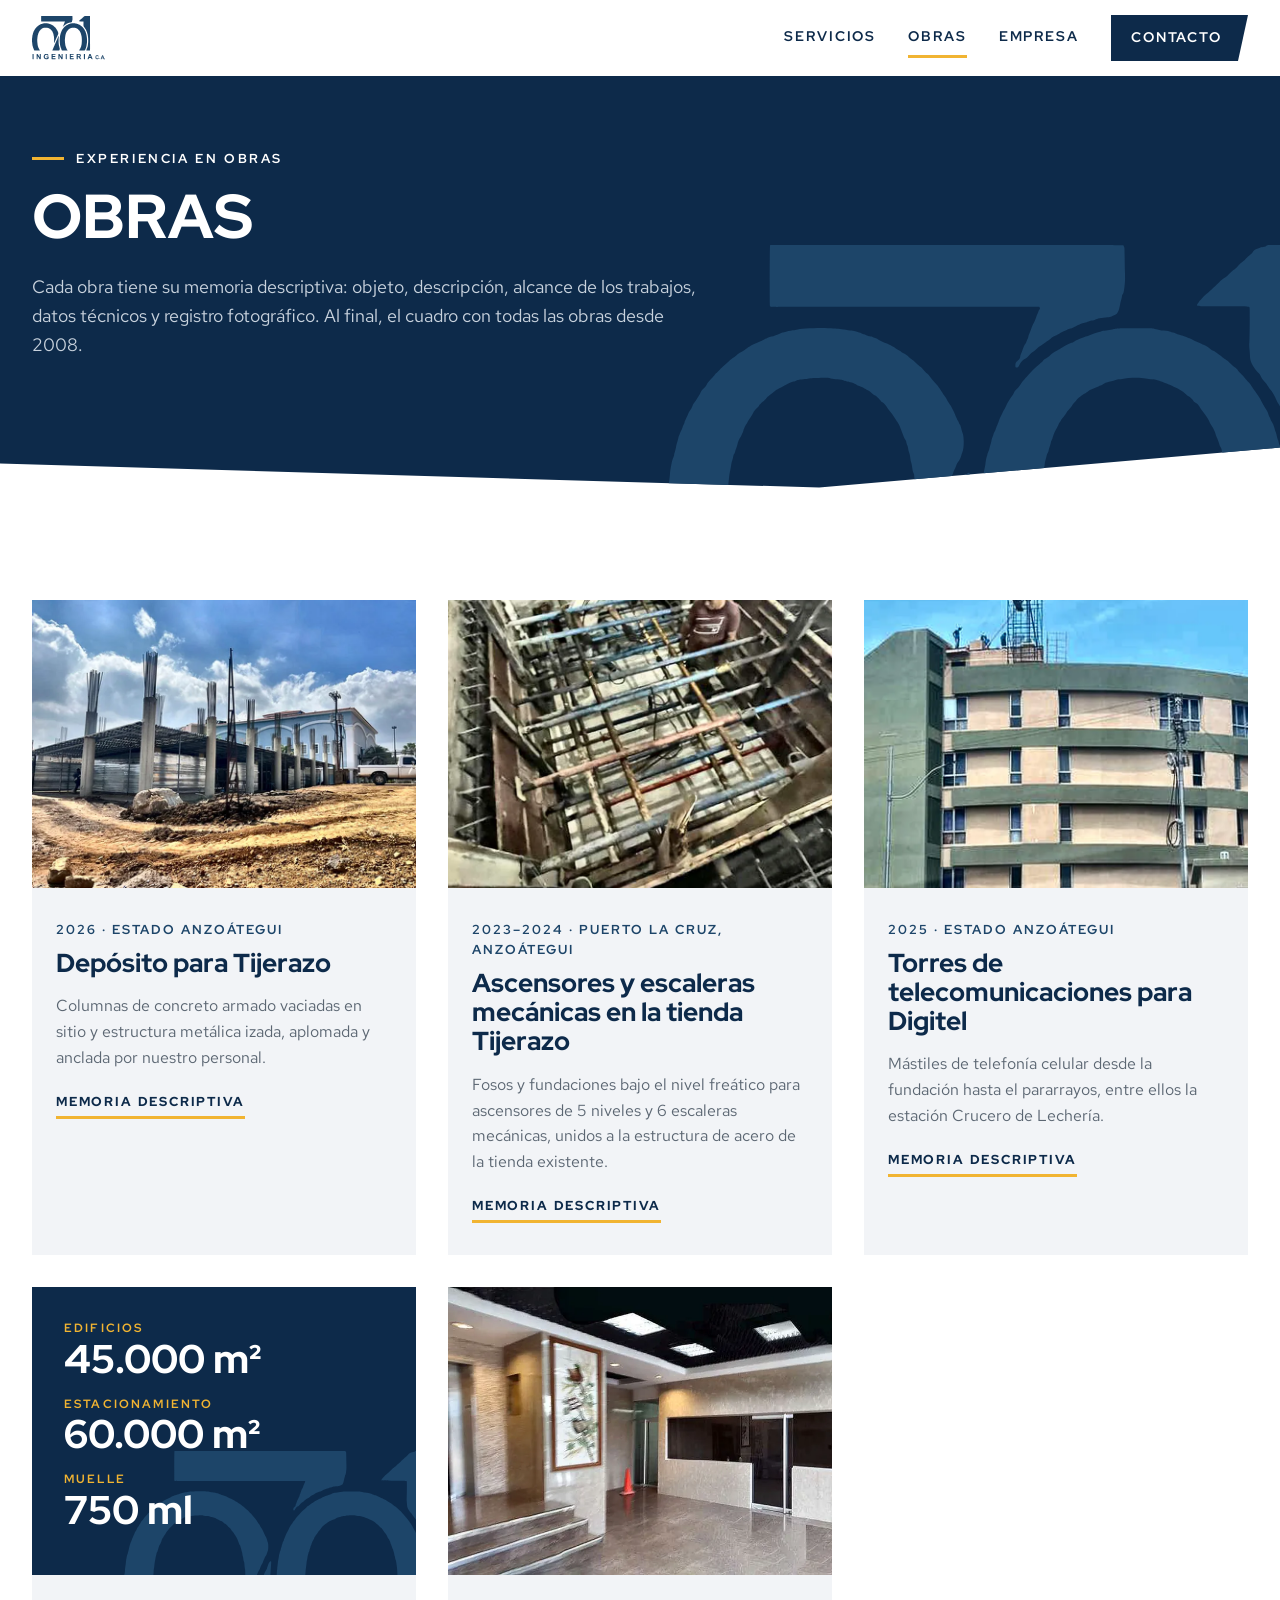
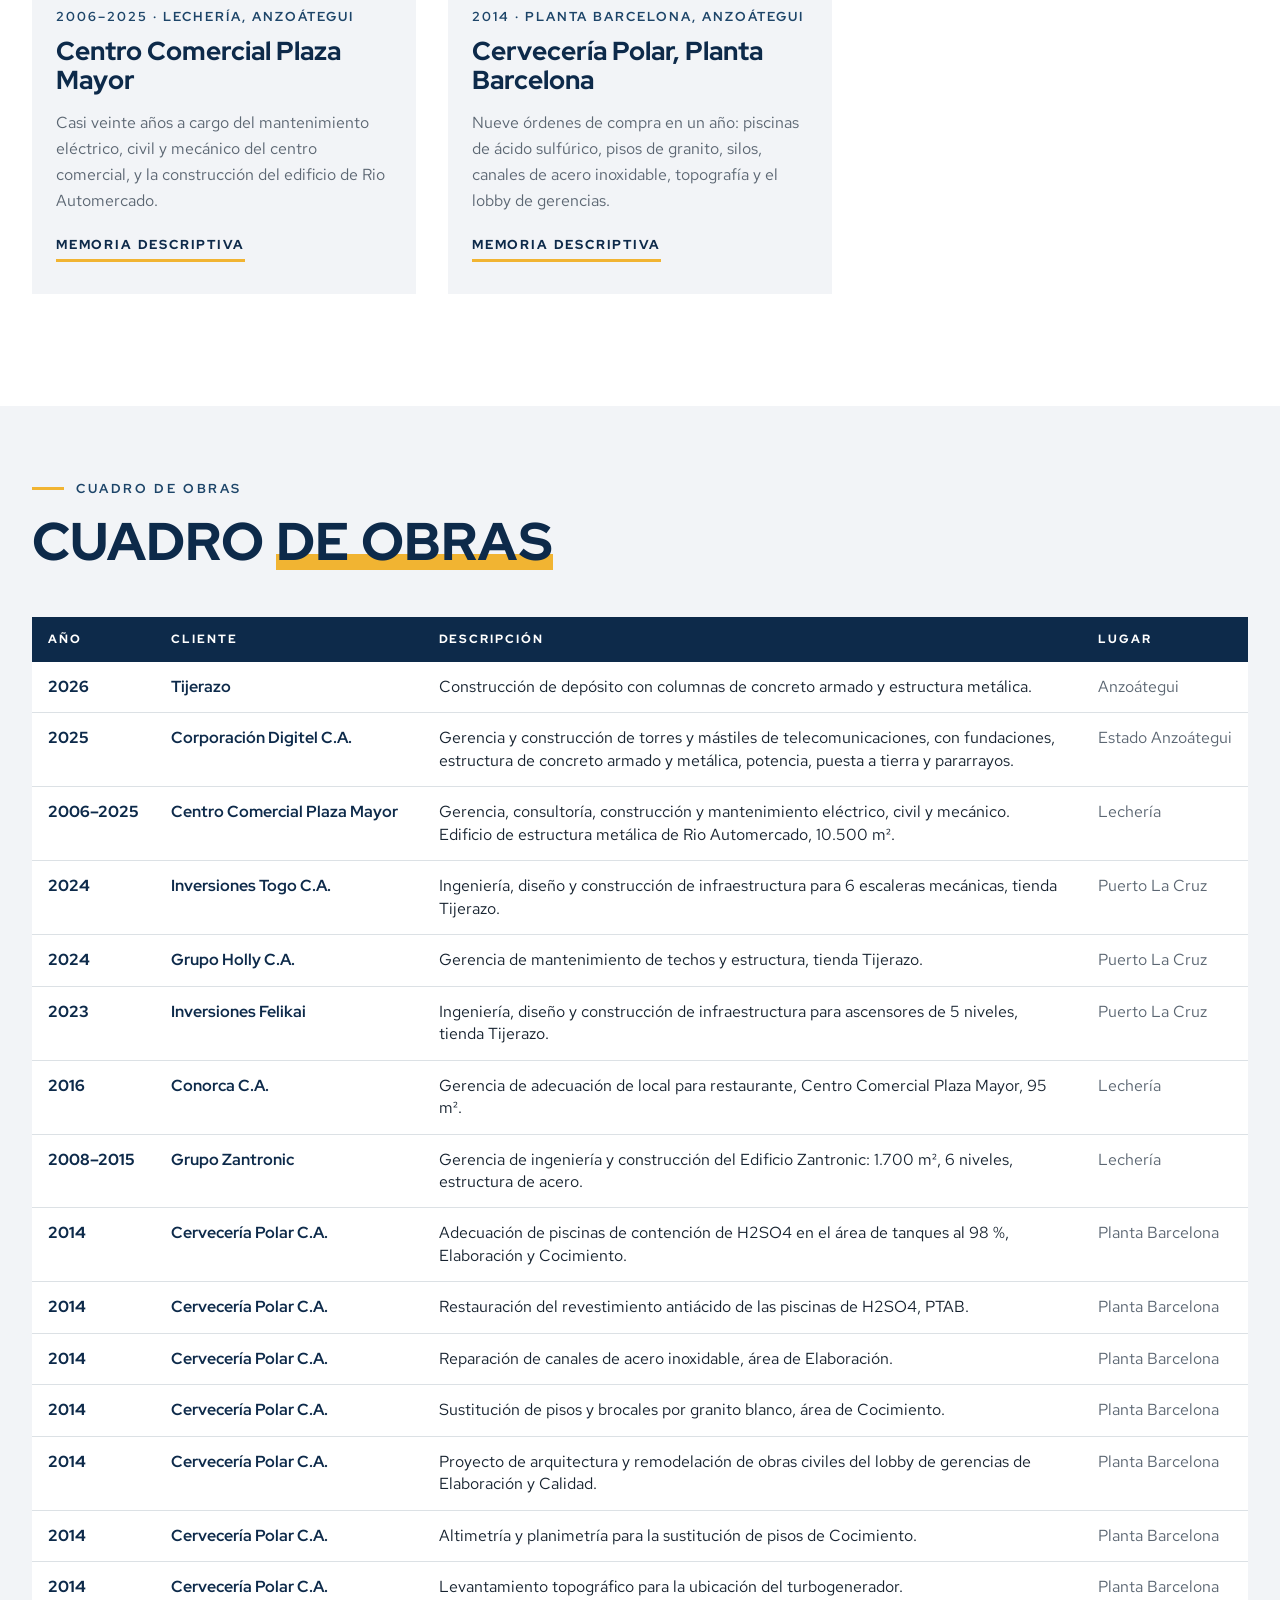
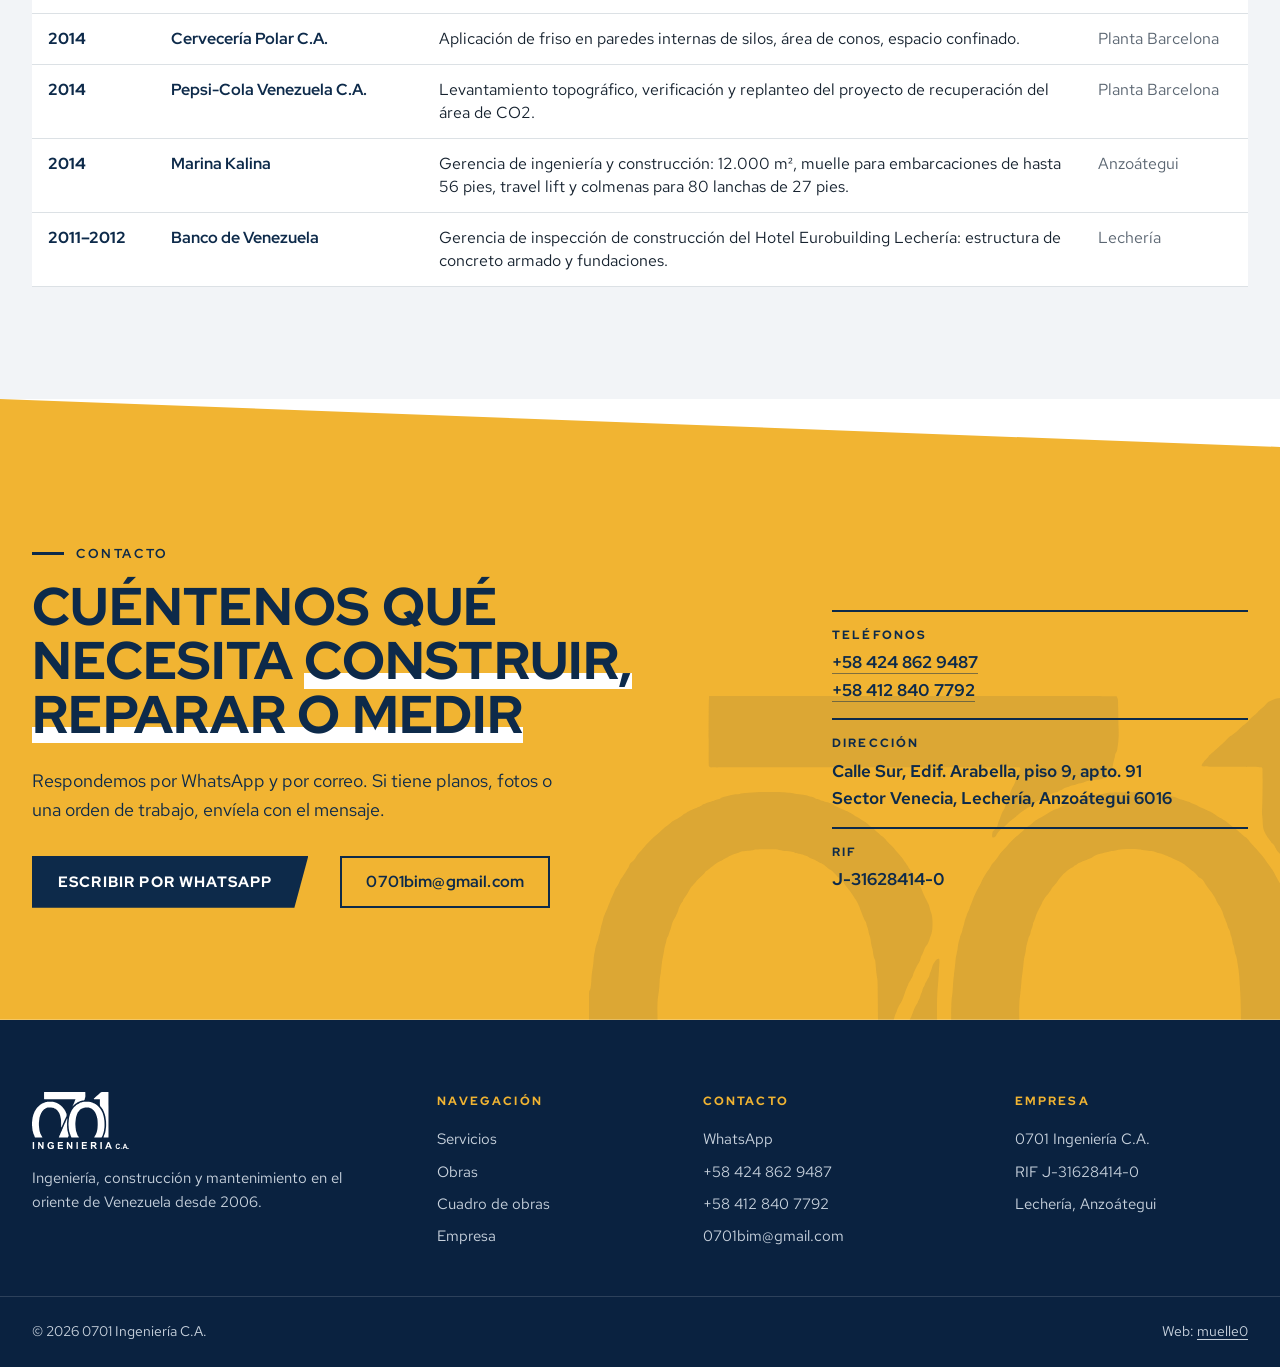
==== public/obras/index.html @ 574ef4ac "Rehecho: logo vectorial, Red Hat, fotos tratadas, páginas de obra (rescatado) Co-Authored-By: Claude" ====
<!doctype html>
<html lang="es">
<head>
<meta charset="utf-8">
<meta name="viewport" content="width=device-width, initial-scale=1">
<title>Obras | 0701 Ingeniería C.A.</title>
<meta name="description" content="Obras de 0701 Ingeniería C.A. desde 2008: Cervecería Polar, Centro Comercial Plaza Mayor, tiendas Tijerazo, torres de Digitel, Edificio Zantronic y Hotel Eurobuilding.">
<meta name="theme-color" content="#0d2a4a">
<meta property="og:type" content="website">
<meta property="og:locale" content="es_VE">
<meta property="og:title" content="Obras | 0701 Ingeniería C.A.">
<meta property="og:description" content="Obras de 0701 Ingeniería C.A. desde 2008: Cervecería Polar, Centro Comercial Plaza Mayor, tiendas Tijerazo, torres de Digitel, Edificio Zantronic y Hotel Eurobuilding.">
<meta property="og:image" content="../img/compartir.jpg">
<link rel="icon" href="../img/favicon.svg" type="image/svg+xml">
<link rel="icon" href="../img/favicon-32.png" sizes="32x32" type="image/png">
<link rel="apple-touch-icon" href="../img/apple-touch-icon.png">
<link rel="preload" href="../fonts/redhat-display.woff2" as="font" type="font/woff2" crossorigin>
<link rel="stylesheet" href="../css/estilos.css?v=6">
</head>
<body>
<a class="saltar" href="#contenido">Saltar al contenido</a>
<header class="cab">
  <div class="cab__in">
    <a class="cab__logo" href="../" aria-label="0701 Ingeniería C.A., inicio"><svg class="logo" aria-hidden="true" focusable="false" xmlns="http://www.w3.org/2000/svg" viewBox="0 0 408 245"><path fill="currentColor" fill-rule="evenodd" d="M404.69,240.95C404.21,240.86 403.60,240.68 403.34,240.55C402.92,240.35 402.75,240.34 401.69,240.47C399.97,240.67 399.25,240.41 398.86,239.46C398.77,239.24 398.57,238.86 398.41,238.61C398.25,238.37 398.06,237.81 397.99,237.38C397.84,236.43 397.70,236.15 397.34,236.02C397.19,235.96 395.29,235.93 393.12,235.94C388.07,235.96 388.49,235.78 387.95,238.18C387.70,239.24 387.24,240.05 386.71,240.34C386.24,240.60 383.73,240.63 383.27,240.38C382.87,240.17 382.90,239.15 383.33,238.25C383.51,237.87 383.79,237.14 383.95,236.62C384.69,234.24 385.16,233.01 385.56,232.44C386.05,231.72 386.82,229.88 387.02,228.95C387.10,228.60 387.32,228.00 387.52,227.63C387.74,227.19 387.92,226.58 388.01,225.94C388.11,225.23 388.25,224.76 388.51,224.34C388.70,224.02 388.93,223.53 389.00,223.26C389.07,222.99 389.32,222.49 389.55,222.14C389.80,221.77 390.00,221.28 390.06,220.92C390.18,220.13 390.42,219.73 391.05,219.32C391.55,218.99 391.60,218.99 393.21,219.02C395.19,219.07 395.30,219.13 395.81,220.60C396.00,221.13 396.31,221.77 396.52,222.03C396.72,222.29 396.98,222.80 397.08,223.16C397.19,223.52 397.41,224.04 397.57,224.31C397.73,224.59 397.90,225.04 397.95,225.31C398.04,225.81 398.10,226.01 399.02,228.56C399.29,229.32 399.65,230.36 399.82,230.87C400.00,231.43 400.27,231.95 400.49,232.18C400.94,232.64 401.64,234.26 402.07,235.80C402.25,236.43 402.50,237.25 402.64,237.64C402.78,238.03 402.96,238.68 403.04,239.08C403.30,240.40 403.99,239.92 404.00,238.42C404.00,237.84 404.06,237.58 404.26,237.33C404.52,237.00 404.53,237.00 406.26,237.00L408.00,237.00L408.00,239.00L408.00,241.00L407.59,241.00C407.37,241.00 406.82,241.03 406.38,241.06C405.93,241.09 405.17,241.04 404.69,240.95ZM77.12,240.92C76.95,240.89 76.39,240.73 75.88,240.56C75.36,240.40 74.42,240.12 73.78,239.95C72.33,239.56 71.31,238.96 70.18,237.82C69.70,237.34 69.07,236.76 68.79,236.53C68.42,236.24 68.20,235.93 68.01,235.44C67.65,234.47 67.18,233.57 66.55,232.62C66.11,231.97 65.98,231.64 65.87,230.89C65.79,230.38 65.61,229.65 65.47,229.27C65.24,228.66 65.20,228.21 65.15,225.99C65.11,223.50 65.11,223.39 65.42,222.49C65.59,221.98 65.82,221.21 65.93,220.77C66.04,220.33 66.23,219.83 66.35,219.64C66.82,218.96 67.85,217.05 67.99,216.61C68.18,216.02 68.91,215.18 69.49,214.88C69.97,214.63 71.11,213.74 72.15,212.79C72.47,212.49 72.83,212.25 72.94,212.25C73.05,212.25 73.63,212.05 74.22,211.80C75.87,211.12 76.74,211.00 79.99,211.00C82.62,211.00 82.91,211.02 84.05,211.32C85.78,211.77 86.18,211.95 87.33,212.83C87.88,213.25 88.51,213.69 88.71,213.79C89.37,214.13 90.58,215.54 90.81,216.24C90.93,216.59 91.21,217.10 91.44,217.38C92.12,218.19 92.32,219.24 91.90,219.75C91.70,220.00 91.50,220.05 90.29,220.14C89.53,220.20 88.47,220.36 87.94,220.50C86.36,220.90 86.11,220.80 85.93,219.67C85.79,218.82 85.47,218.44 84.29,217.74C83.69,217.39 82.98,216.91 82.71,216.69C82.06,216.13 81.35,215.98 79.44,215.99C77.66,216.00 77.17,216.09 76.58,216.53C76.36,216.70 75.93,216.97 75.62,217.14C74.62,217.69 73.33,218.84 72.78,219.66C72.31,220.36 72.20,220.64 71.93,222.01C71.50,224.17 71.40,226.67 71.68,228.25C71.80,228.90 71.95,229.88 72.01,230.42C72.16,231.63 72.32,231.95 73.14,232.64C73.50,232.94 74.05,233.46 74.37,233.80C76.35,235.93 76.36,235.94 79.75,235.94L82.19,235.94L83.60,235.29C85.98,234.18 86.41,233.66 86.55,231.71C86.68,229.91 86.42,229.79 82.74,229.91C79.72,230.01 79.90,230.16 79.86,227.56C79.83,225.56 79.91,225.18 80.41,225.06C80.56,225.02 83.29,225.00 86.47,225.03C92.23,225.06 92.24,225.06 92.52,225.34C92.79,225.61 92.79,225.62 92.79,230.77C92.79,236.61 92.85,236.28 91.76,237.31C90.91,238.13 89.83,238.84 89.13,239.05C88.80,239.15 88.32,239.34 88.05,239.47C87.78,239.61 86.49,239.99 85.19,240.32L82.81,240.92L80.12,240.95C78.65,240.97 77.30,240.95 77.12,240.92ZM4.19,240.53C3.62,240.43 3.22,240.19 3.11,239.91C3.05,239.73 3.00,233.90 3.00,225.90C3.00,212.45 3.01,212.18 3.25,211.78C3.38,211.56 3.60,211.37 3.72,211.37C6.03,211.30 8.36,211.32 8.54,211.41C9.09,211.67 9.08,211.60 9.01,226.17L8.94,240.04L8.62,240.26C8.37,240.44 7.97,240.49 6.38,240.53C5.31,240.56 4.33,240.56 4.19,240.53ZM27.69,240.56C27.62,240.54 27.35,240.48 27.08,240.44C26.81,240.39 26.46,240.22 26.30,240.06L26.00,239.76L26.00,226.22C26.00,217.20 26.04,212.53 26.13,212.22C26.36,211.40 26.56,211.35 29.10,211.40C31.67,211.44 31.62,211.42 32.02,212.53C32.22,213.07 32.56,213.59 33.23,214.36C33.74,214.94 34.29,215.71 34.44,216.06C34.77,216.80 36.00,218.86 36.49,219.50C36.68,219.74 37.19,220.53 37.62,221.25C38.05,221.97 38.51,222.70 38.63,222.88C38.74,223.05 38.91,223.39 38.98,223.63C39.06,223.88 39.47,224.52 39.88,225.05C40.29,225.59 41.02,226.78 41.50,227.69C41.98,228.60 42.46,229.38 42.55,229.42C42.65,229.45 42.83,229.37 42.95,229.24C43.15,229.02 43.17,228.40 43.21,220.67C43.26,211.85 43.26,211.80 43.84,211.57C44.24,211.41 48.15,211.25 48.40,211.39C49.05,211.74 49.02,211.00 49.00,225.95C49.00,234.80 48.95,239.87 48.87,240.01C48.65,240.43 48.32,240.49 45.99,240.52C42.68,240.56 42.64,240.53 41.23,237.78C40.91,237.15 40.42,236.36 40.14,236.03C39.87,235.71 39.22,234.62 38.71,233.61C37.68,231.58 37.24,230.89 35.56,228.58C35.35,228.30 34.87,227.50 34.51,226.81C34.14,226.12 33.60,225.31 33.32,225.00C33.04,224.68 32.54,224.04 32.21,223.57C31.19,222.13 31.23,221.78 31.21,231.47C31.18,241.09 31.30,240.25 29.95,240.49C29.22,240.62 27.97,240.66 27.69,240.56ZM110.27,240.50C109.50,240.34 109.15,240.07 109.06,239.59C109.02,239.37 109.01,233.07 109.03,225.60L109.06,212.01L109.39,211.68L109.71,211.35L119.55,211.37C126.88,211.38 129.50,211.42 129.85,211.54C130.58,211.78 130.75,212.25 130.75,214.10C130.75,215.54 130.73,215.65 130.46,215.93C130.04,216.35 129.71,216.37 122.44,216.33C118.55,216.31 115.83,216.35 115.66,216.42C115.22,216.60 115.13,217.14 115.10,219.64C115.07,222.18 115.15,222.53 115.81,222.70C115.98,222.74 119.01,222.78 122.54,222.79L128.96,222.81L129.41,223.16L129.86,223.50L129.86,225.37C129.87,227.17 129.85,227.26 129.57,227.59L129.27,227.94L122.44,228.00L115.60,228.06L115.36,228.36C115.13,228.65 115.12,228.85 115.15,231.96C115.19,235.17 115.19,235.25 115.47,235.52L115.75,235.80L122.99,235.77C129.35,235.74 130.27,235.76 130.60,235.93C131.10,236.18 131.12,236.27 131.08,238.24C131.05,239.89 131.04,239.91 130.70,240.21L130.36,240.50L121.40,240.50C116.47,240.50 112.07,240.53 111.62,240.56C111.18,240.59 110.57,240.56 110.27,240.50ZM148.54,240.49C147.87,240.36 147.55,240.19 147.31,239.83C147.14,239.57 147.12,237.92 147.15,225.92C147.19,213.20 147.20,212.28 147.41,211.97C147.71,211.50 148.25,211.40 150.52,211.35L152.48,211.31L152.88,211.69C153.10,211.89 153.61,212.53 154.01,213.10C154.42,213.67 155.00,214.43 155.29,214.80C155.63,215.21 155.89,215.70 155.99,216.07C156.07,216.41 156.27,216.86 156.43,217.06C156.59,217.27 156.83,217.67 156.98,217.96C157.13,218.25 157.39,218.69 157.56,218.95C157.73,219.20 157.94,219.63 158.02,219.91C158.12,220.24 158.37,220.56 158.78,220.91C159.18,221.25 159.50,221.67 159.73,222.18C160.41,223.62 160.51,223.81 160.93,224.42C161.17,224.76 161.52,225.21 161.73,225.42C161.94,225.64 162.35,226.32 162.65,226.94C163.14,227.94 163.75,228.96 164.31,229.69C164.50,229.94 164.50,229.94 164.69,229.69C164.86,229.47 164.88,228.45 164.87,220.86C164.85,211.89 164.85,211.96 165.40,211.57C165.81,211.29 169.34,211.29 169.89,211.57C170.64,211.96 170.61,211.35 170.62,226.10L170.63,239.63L170.33,239.93C169.84,240.42 169.16,240.52 166.86,240.48C164.21,240.43 164.15,240.39 163.06,238.00C162.54,236.88 162.50,236.81 161.82,236.03C161.20,235.32 160.15,233.56 159.94,232.88C159.89,232.70 159.64,232.34 159.39,232.06C159.14,231.79 158.72,231.22 158.45,230.81C157.42,229.24 157.15,228.80 156.94,228.39C156.82,228.15 156.57,227.75 156.38,227.49C156.19,227.23 155.97,226.76 155.88,226.46C155.79,226.15 155.55,225.69 155.34,225.43C154.88,224.87 153.88,223.36 153.88,223.23C153.88,223.18 153.76,223.07 153.61,222.99C153.40,222.88 153.30,222.89 153.14,223.05C152.96,223.24 152.94,224.04 152.93,231.41C152.93,237.41 152.89,239.63 152.78,239.83C152.70,239.97 152.45,240.18 152.22,240.28C151.74,240.50 149.32,240.64 148.54,240.49ZM189.14,240.50C188.38,240.34 188.02,240.07 187.94,239.59C187.90,239.37 187.88,233.07 187.90,225.58L187.94,211.98L188.29,211.68C188.63,211.38 188.70,211.38 190.67,211.38C192.91,211.38 193.14,211.44 193.43,212.17C193.56,212.48 193.60,215.50 193.62,226.07L193.64,239.57L193.38,239.91C193.23,240.09 192.90,240.30 192.65,240.36C191.95,240.54 189.76,240.62 189.14,240.50ZM212.09,240.47C211.28,240.37 210.94,240.22 210.75,239.88C210.67,239.73 210.62,235.67 210.61,228.23C210.61,221.95 210.56,215.88 210.51,214.75C210.41,212.37 210.48,211.96 211.04,211.62C211.42,211.38 211.75,211.38 221.46,211.38C230.40,211.38 231.50,211.40 231.68,211.57C231.94,211.83 231.97,212.04 232.06,213.78C232.13,215.38 232.00,215.98 231.52,216.24C231.35,216.33 229.06,216.35 224.25,216.32C220.32,216.29 217.09,216.32 216.93,216.38C216.32,216.61 216.26,216.88 216.23,219.60L216.20,222.13L216.51,222.44L216.83,222.76L222.59,222.76C225.75,222.76 228.57,222.72 228.84,222.68C229.42,222.59 230.40,222.95 230.61,223.34C230.71,223.53 230.81,226.24 230.76,227.40C230.74,227.91 230.48,227.93 223.40,228.00C216.70,228.06 216.60,228.07 216.39,228.32C216.21,228.55 216.18,228.96 216.19,231.87L216.21,235.16L216.55,235.46L216.89,235.75L224.23,235.76C228.26,235.77 231.70,235.81 231.86,235.86C232.48,236.03 232.68,236.52 232.73,237.94C232.79,239.45 232.66,239.88 232.07,240.24C231.68,240.48 231.38,240.49 222.24,240.53C217.05,240.55 212.48,240.52 212.09,240.47ZM249.64,240.46C249.41,240.37 249.08,240.14 248.92,239.95L248.62,239.60L248.61,226.27C248.60,218.94 248.60,212.75 248.59,212.52C248.58,212.23 248.68,212.01 248.92,211.77L249.26,211.44L256.28,211.40C266.04,211.35 266.78,211.45 269.08,213.09C270.57,214.16 271.08,214.82 271.72,216.49C272.08,217.45 272.25,220.20 272.03,221.63C271.81,223.04 270.94,224.64 269.79,225.77C268.72,226.81 268.47,226.97 267.21,227.38C265.85,227.81 265.81,228.31 267.04,229.47C267.47,229.87 267.95,230.39 268.11,230.63C268.27,230.87 268.71,231.31 269.08,231.62C269.47,231.94 269.85,232.40 270.01,232.73C270.15,233.04 270.40,233.47 270.56,233.68C270.72,233.89 270.94,234.38 271.05,234.76C271.20,235.26 271.47,235.71 271.99,236.33C272.39,236.80 272.81,237.39 272.94,237.63C273.06,237.87 273.34,238.29 273.57,238.57C274.30,239.47 274.26,240.11 273.47,240.36C273.25,240.43 272.11,240.51 270.94,240.53C268.68,240.56 267.61,240.39 267.17,239.90C266.88,239.58 266.03,238.15 265.68,237.40C265.51,237.03 265.10,236.44 264.76,236.08C264.43,235.73 264.03,235.18 263.87,234.88C263.72,234.57 263.44,234.12 263.25,233.88C263.06,233.63 262.81,233.21 262.70,232.94C262.58,232.66 262.27,232.21 262.01,231.94C261.75,231.66 261.39,231.17 261.21,230.85C260.49,229.60 259.31,228.97 257.09,228.68C254.71,228.36 254.80,228.13 254.86,234.31C254.91,239.80 254.88,239.98 254.10,240.30C253.50,240.55 250.19,240.66 249.64,240.46ZM289.78,240.43C289.59,240.35 289.32,240.16 289.19,240.00C288.94,239.73 288.94,239.53 288.91,226.33C288.90,218.96 288.92,212.71 288.96,212.44C289.01,212.17 289.17,211.82 289.33,211.65C289.63,211.36 289.65,211.36 292.01,211.40L294.40,211.44L294.70,211.79L295.00,212.14L295.00,225.92C295.00,240.89 295.04,240.02 294.34,240.40C293.96,240.60 290.25,240.63 289.78,240.43ZM310.39,240.50C309.22,240.25 308.99,239.78 309.56,238.81C309.73,238.52 309.92,237.94 309.99,237.51C310.06,237.09 310.21,236.56 310.32,236.34C310.44,236.12 310.61,235.78 310.71,235.59C310.81,235.40 310.95,234.88 311.01,234.43C311.08,233.91 311.29,233.31 311.56,232.79C311.80,232.33 312.00,231.90 312.00,231.82C312.00,231.74 312.18,231.40 312.39,231.06C312.61,230.72 312.92,230.05 313.08,229.58C313.24,229.11 313.48,228.55 313.62,228.32C313.76,228.10 313.93,227.51 314.00,227.02C314.08,226.44 314.26,225.89 314.50,225.46C314.73,225.05 314.91,224.49 314.99,223.96C315.05,223.49 315.23,222.90 315.37,222.65C315.51,222.40 315.70,222.02 315.78,221.81C315.87,221.61 316.17,220.98 316.46,220.42C316.98,219.41 317.88,217.25 317.88,217.00C317.88,216.62 318.81,214.09 319.17,213.50C319.41,213.12 319.74,212.52 319.92,212.16C320.11,211.80 320.27,211.49 320.28,211.49C320.49,211.39 325.15,211.41 325.51,211.50C326.15,211.68 326.57,212.20 326.67,212.97C326.73,213.41 326.92,213.85 327.32,214.45C327.63,214.93 327.94,215.54 328.02,215.81C328.09,216.08 328.31,216.63 328.51,217.03C328.71,217.42 328.96,218.14 329.06,218.63C329.16,219.11 329.38,219.77 329.54,220.10C329.71,220.42 329.91,220.89 329.99,221.15C330.07,221.40 330.30,221.81 330.50,222.06C330.70,222.31 330.95,222.81 331.07,223.16C331.19,223.52 331.38,223.98 331.50,224.19C331.62,224.39 331.79,224.86 331.86,225.23C331.94,225.59 332.20,226.37 332.44,226.95C332.68,227.53 332.93,228.27 333.01,228.59C333.08,228.92 333.27,229.50 333.44,229.88C333.60,230.25 333.80,230.80 333.87,231.09C333.95,231.38 334.23,231.87 334.49,232.18C335.03,232.80 335.59,234.13 335.99,235.75C336.14,236.33 336.43,237.19 336.64,237.65C337.18,238.85 337.25,239.76 336.85,240.16C336.56,240.45 336.42,240.48 334.93,240.55C333.24,240.64 332.35,240.51 331.69,240.08C331.41,239.89 330.47,238.11 329.81,236.50C329.07,234.70 328.84,234.18 328.72,234.03C328.62,233.90 327.46,233.87 323.18,233.90C317.03,233.94 317.44,233.87 317.05,235.05C316.93,235.40 316.68,235.92 316.48,236.21C316.29,236.50 316.04,237.12 315.93,237.58C315.61,238.95 314.96,240.06 314.33,240.32C313.72,240.57 311.25,240.68 310.39,240.50ZM361.52,240.49C361.02,240.43 360.32,240.29 359.97,240.19C359.62,240.09 359.21,240.00 359.06,240.00C358.91,240.00 358.60,239.86 358.36,239.69C358.13,239.52 357.64,239.21 357.28,238.99C356.01,238.24 355.44,237.60 354.69,236.11C354.14,235.00 353.98,234.54 353.88,233.77C353.82,233.24 353.67,232.33 353.56,231.75C353.21,229.90 353.19,228.94 353.50,227.76C353.64,227.18 353.82,226.23 353.89,225.65C353.97,224.91 354.12,224.36 354.38,223.83C354.58,223.41 354.75,222.95 354.75,222.81C354.75,222.17 355.44,221.53 357.25,220.51C357.66,220.27 358.29,219.84 358.63,219.54C359.33,218.95 359.56,218.87 361.60,218.49C362.97,218.23 363.03,218.23 364.22,218.44C366.00,218.76 367.23,219.09 367.56,219.34C367.71,219.46 368.16,219.80 368.55,220.10C369.50,220.82 370.54,222.10 371.14,223.29C371.88,224.74 371.84,224.78 369.34,225.32C367.47,225.73 367.35,225.70 366.81,224.54C366.38,223.61 366.12,223.33 365.11,222.74C363.52,221.78 362.12,221.83 360.32,222.91C359.45,223.43 359.43,223.45 358.77,224.78L358.10,226.12L357.97,227.98C357.78,230.75 357.97,233.15 358.45,233.96C358.64,234.29 358.92,234.79 359.06,235.06C359.39,235.71 359.88,236.02 361.29,236.49C362.99,237.06 363.62,237.03 364.94,236.30C366.32,235.56 366.87,234.85 366.87,233.85C366.88,233.18 368.08,232.52 368.88,232.75C369.12,232.82 369.79,232.96 370.38,233.06C371.48,233.26 371.75,233.43 371.75,233.95C371.75,234.22 370.79,236.22 370.35,236.88C370.23,237.05 370.05,237.44 369.94,237.75C369.66,238.52 369.47,238.70 368.12,239.37C366.15,240.36 363.83,240.75 361.52,240.49ZM375.81,239.88C375.36,239.70 375.28,239.47 375.19,238.10L375.10,236.75L375.48,236.38L375.86,236.00L377.34,236.00C379.34,236.00 379.35,236.00 379.33,238.04C379.31,239.98 379.28,240.00 377.39,239.99C376.66,239.99 375.95,239.94 375.81,239.88ZM394.50,231.99C395.37,231.80 395.58,231.49 395.33,230.73C395.23,230.43 395.06,229.83 394.95,229.40C394.84,228.96 394.62,228.37 394.45,228.09C394.29,227.80 394.06,227.24 393.95,226.85C393.59,225.58 392.77,224.98 392.32,225.66C392.22,225.81 392.08,226.32 392.00,226.79C391.93,227.27 391.73,227.92 391.57,228.24C391.28,228.80 390.81,230.35 390.67,231.19C390.57,231.75 390.86,231.92 391.99,232.01C393.57,232.13 393.84,232.13 394.50,231.99ZM325.99,228.89C326.51,228.75 326.57,228.48 326.27,227.77C326.12,227.43 326.00,226.96 326.00,226.74C326.00,226.52 325.81,225.92 325.57,225.39C325.33,224.87 325.07,224.04 324.99,223.56C324.91,223.08 324.69,222.38 324.49,222.00C324.30,221.62 324.08,221.06 324.00,220.75C323.66,219.47 323.22,219.14 322.63,219.73C322.40,219.96 322.25,220.30 322.14,220.85C322.06,221.28 321.82,222.03 321.61,222.52C321.40,223.01 321.15,223.81 321.05,224.30C320.95,224.79 320.72,225.47 320.54,225.81C320.19,226.49 319.75,227.94 319.75,228.44C319.75,228.65 319.84,228.80 320.03,228.87C320.35,229.00 325.53,229.02 325.99,228.89ZM263.58,223.66C265.58,222.62 265.70,222.50 266.09,221.20C266.42,220.08 266.22,218.41 265.65,217.65C265.33,217.23 263.63,216.65 262.12,216.44C261.07,216.29 256.00,216.24 255.23,216.36C255.18,216.37 255.08,216.58 255.00,216.82C254.82,217.35 254.73,223.04 254.89,223.47C255.08,223.97 255.39,224.00 259.33,223.96C262.81,223.92 263.13,223.90 263.58,223.66ZM13.45,192.57C12.70,192.29 12.38,191.89 12.11,190.86C11.97,190.35 11.72,189.73 11.54,189.48C11.20,188.98 10.89,188.21 10.88,187.84C10.88,187.72 10.71,187.28 10.50,186.87C10.29,186.46 10.03,185.75 9.93,185.28C9.82,184.82 9.63,184.32 9.50,184.19C9.20,183.86 9.00,183.33 9.00,182.84C9.00,182.62 8.85,182.13 8.67,181.75C8.49,181.37 8.22,180.66 8.07,180.18C7.90,179.63 7.60,179.05 7.28,178.65C6.96,178.24 6.72,177.78 6.64,177.40C6.57,177.07 6.41,176.55 6.28,176.25C6.15,175.94 6.00,175.44 5.95,175.13C5.90,174.83 5.70,174.20 5.49,173.73C5.26,173.21 5.07,172.48 4.99,171.85C4.92,171.25 4.73,170.52 4.54,170.12C4.37,169.75 4.12,168.86 3.99,168.15C3.86,167.45 3.59,166.49 3.38,166.02C3.18,165.55 2.95,164.75 2.87,164.24C2.79,163.73 2.59,162.87 2.42,162.32C2.19,161.56 2.09,160.85 2.00,159.32C1.89,157.46 1.66,155.42 1.19,152.12C1.09,151.40 0.98,149.86 0.94,148.69C0.86,146.00 0.62,144.40 0.26,144.11C0.00,143.90 0.00,143.86 0.00,134.81C0.00,126.03 0.01,125.72 0.24,125.42C0.63,124.93 0.87,123.53 1.00,121.09C1.14,118.62 1.24,117.67 1.61,115.56C1.74,114.81 1.89,113.46 1.94,112.56C1.98,111.67 2.13,110.46 2.25,109.88C2.38,109.29 2.57,108.28 2.68,107.62C2.85,106.53 3.32,104.97 3.80,103.85C3.91,103.59 4.00,103.24 4.00,103.06C4.00,102.89 4.17,102.24 4.37,101.62C4.57,101.01 4.80,100.05 4.88,99.50C4.95,98.94 5.18,97.94 5.39,97.27C5.60,96.61 5.87,95.60 6.00,95.04C6.13,94.48 6.35,93.79 6.49,93.51C6.63,93.24 6.75,92.93 6.75,92.84C6.75,92.74 7.03,92.11 7.37,91.43C7.71,90.74 8.05,89.91 8.14,89.56C8.22,89.22 8.44,88.66 8.63,88.31C8.82,87.97 9.02,87.50 9.06,87.27C9.15,86.84 9.66,85.67 10.44,84.06C10.67,83.58 10.93,82.96 11.01,82.69C11.09,82.41 11.36,81.91 11.62,81.56C12.27,80.69 12.73,79.86 13.00,79.06C13.13,78.68 13.39,78.17 13.58,77.91C13.77,77.65 14.13,77.16 14.39,76.81C14.64,76.47 15.14,75.68 15.50,75.06C15.86,74.44 16.28,73.76 16.45,73.54C16.61,73.33 16.86,72.85 17.00,72.47C17.29,71.69 17.69,71.12 18.20,70.73C19.01,70.12 19.54,69.52 19.90,68.81C20.50,67.63 20.94,67.06 22.34,65.64C23.06,64.91 23.79,64.08 23.96,63.78C24.13,63.49 24.48,63.10 24.74,62.91C24.99,62.72 25.75,61.97 26.41,61.25C27.08,60.53 27.78,59.83 27.98,59.69C28.81,59.09 30.28,57.82 31.02,57.05C31.45,56.60 32.25,55.92 32.78,55.55C33.31,55.18 34.24,54.47 34.84,53.99C35.44,53.50 36.19,52.98 36.50,52.83C37.75,52.21 39.23,51.26 39.94,50.62C40.14,50.43 40.57,50.15 40.88,50.00C41.18,49.85 41.52,49.65 41.62,49.56C41.82,49.39 44.04,48.35 45.31,47.83C47.24,47.04 47.69,46.83 48.21,46.43C48.52,46.19 48.85,46.00 48.95,46.00C49.05,46.00 49.53,45.80 50.01,45.55C50.63,45.23 51.15,45.07 51.84,44.98C52.54,44.89 53.03,44.73 53.56,44.44C53.98,44.22 54.59,43.99 54.93,43.94C55.31,43.89 55.76,43.71 56.06,43.49C56.34,43.29 56.84,43.08 57.19,43.01C57.53,42.94 58.35,42.75 59.00,42.57C60.49,42.18 62.23,41.88 63.01,41.88C63.35,41.88 63.83,41.79 64.09,41.69C65.55,41.11 73.55,40.69 79.50,40.88C83.96,41.02 84.40,41.06 87.31,41.50C88.62,41.71 90.34,41.96 91.14,42.06C91.94,42.16 92.95,42.38 93.39,42.55C93.83,42.71 94.48,42.89 94.83,42.93C95.24,42.99 95.72,43.18 96.14,43.45C96.51,43.68 96.94,43.88 97.11,43.88C97.27,43.88 97.83,44.07 98.36,44.31C98.88,44.54 99.70,44.80 100.16,44.87C100.63,44.95 101.31,45.12 101.66,45.27C102.02,45.41 102.67,45.66 103.11,45.82C103.55,45.98 104.06,46.25 104.24,46.43C104.42,46.60 104.80,46.82 105.08,46.92C105.37,47.02 105.82,47.25 106.08,47.42C106.35,47.59 106.82,47.80 107.12,47.88C107.43,47.96 108.05,48.22 108.49,48.45C108.93,48.68 109.34,48.87 109.40,48.88C109.69,48.88 112.06,50.16 112.59,50.60C112.92,50.88 113.61,51.31 114.12,51.57C114.64,51.82 115.26,52.19 115.51,52.39C115.76,52.58 116.52,53.05 117.20,53.44C118.06,53.93 118.62,54.35 119.05,54.84C119.40,55.22 120.04,55.77 120.49,56.06C120.94,56.35 121.99,57.22 122.81,57.99C123.64,58.77 124.61,59.59 124.97,59.83C125.35,60.08 126.01,60.73 126.56,61.41C127.07,62.04 127.84,62.84 128.26,63.19C128.68,63.53 129.24,64.10 129.50,64.45C130.30,65.52 131.53,66.95 132.73,68.23C133.10,68.62 133.55,69.19 133.72,69.50C133.90,69.81 134.23,70.29 134.45,70.56C134.66,70.84 134.91,71.20 135.00,71.36C135.08,71.52 135.34,71.91 135.58,72.21C135.81,72.52 136.00,72.84 136.00,72.92C136.00,73.01 136.19,73.30 136.41,73.57C137.22,74.54 137.78,75.39 138.02,76.04C138.16,76.39 138.37,76.80 138.49,76.94C138.62,77.08 138.86,77.45 139.05,77.76C139.23,78.08 139.49,78.44 139.63,78.57C139.95,78.86 141.81,82.53 142.00,83.26C142.08,83.55 142.34,84.17 142.57,84.63C142.81,85.09 143.00,85.52 143.00,85.59C143.00,85.66 143.15,85.93 143.33,86.20C143.52,86.47 143.77,86.96 143.90,87.29C144.02,87.61 144.27,88.09 144.44,88.35C144.62,88.62 144.87,89.37 145.05,90.13C145.21,90.85 145.50,91.78 145.67,92.20C146.54,94.25 146.47,99.98 145.56,101.97C145.39,102.35 145.16,102.98 145.06,103.37C144.81,104.34 144.10,105.87 143.66,106.39C143.11,107.04 142.95,107.34 142.46,108.66C142.21,109.33 141.84,110.17 141.63,110.53C141.43,110.89 141.18,111.57 141.07,112.05C140.96,112.52 140.70,113.17 140.50,113.49C139.54,114.98 138.16,117.85 138.01,118.71C137.92,119.16 137.71,119.65 137.44,120.05C137.20,120.40 137.00,120.75 137.00,120.82C137.00,120.90 136.80,121.23 136.56,121.57C136.32,121.91 136.06,122.38 135.99,122.62C135.91,122.87 135.65,123.50 135.41,124.05C135.17,124.59 134.69,125.85 134.35,126.86C133.68,128.85 132.95,130.50 132.46,131.15C132.11,131.62 131.17,133.57 131.05,134.09C131.00,134.28 130.78,134.80 130.56,135.25C130.34,135.70 130.10,136.42 130.02,136.85C129.95,137.28 129.78,137.79 129.65,137.97C129.51,138.16 129.21,138.71 128.98,139.19C128.74,139.67 128.25,140.64 127.89,141.36C127.53,142.07 127.15,143.00 127.04,143.42C126.93,143.84 126.68,144.50 126.49,144.88C126.29,145.26 126.07,145.88 126.00,146.25C125.78,147.42 124.15,150.12 123.60,150.22C123.12,150.32 123.11,150.05 123.06,139.02C123.01,126.88 122.91,120.89 122.74,120.25C122.55,119.56 122.12,115.97 122.01,114.16C121.91,112.74 121.86,112.43 121.59,111.97C121.30,111.48 121.09,110.46 120.81,108.31C120.76,107.97 120.59,107.27 120.42,106.75C120.26,106.23 120.06,105.20 119.99,104.45C119.90,103.52 119.74,102.78 119.49,102.09C119.28,101.54 119.06,100.66 118.98,100.14C118.90,99.62 118.69,98.79 118.49,98.31C118.30,97.82 118.11,97.17 118.06,96.85C117.98,96.31 117.88,96.11 117.33,95.34C117.21,95.16 116.97,94.66 116.81,94.23C116.42,93.15 115.59,90.96 115.26,90.12C114.85,89.07 114.00,87.36 113.64,86.88C113.46,86.64 112.97,85.88 112.54,85.19C111.62,83.70 110.51,82.15 109.80,81.38C109.52,81.07 109.07,80.47 108.81,80.06C107.90,78.62 107.24,77.88 106.36,77.30C105.89,76.98 105.50,76.68 105.50,76.63C105.50,76.43 103.44,74.35 103.01,74.12C102.35,73.76 101.39,73.05 100.74,72.44C99.98,71.73 99.31,71.31 98.56,71.06C98.22,70.94 97.85,70.77 97.75,70.68C97.41,70.39 95.13,69.26 94.70,69.18C94.47,69.14 93.99,68.89 93.64,68.63C93.27,68.34 92.74,68.09 92.35,68.00C91.99,67.91 91.29,67.68 90.80,67.48C90.30,67.28 89.50,67.07 88.98,67.01C88.47,66.96 87.88,66.82 87.67,66.71C87.06,66.40 85.74,66.14 84.09,66.01C83.25,65.94 81.84,65.74 80.96,65.56C79.37,65.23 79.31,65.23 75.15,65.29C71.86,65.33 70.76,65.39 70.12,65.54C69.68,65.65 68.47,65.83 67.44,65.94C65.02,66.20 64.44,66.32 63.92,66.64C63.69,66.78 63.10,66.95 62.62,67.02C61.78,67.13 59.98,67.94 58.98,68.64C58.80,68.77 58.60,68.88 58.53,68.88C58.47,68.88 58.03,69.13 57.56,69.44C57.08,69.75 56.65,70.00 56.60,70.00C56.24,70.00 54.06,71.22 53.38,71.80C52.57,72.48 50.70,73.97 50.06,74.42C49.88,74.55 49.54,74.92 49.30,75.24C49.07,75.57 48.25,76.39 47.49,77.06C46.73,77.73 45.91,78.57 45.69,78.92C45.46,79.27 44.84,79.98 44.31,80.50C43.62,81.18 43.23,81.68 42.92,82.31C42.31,83.55 41.38,85.07 40.48,86.25C40.30,86.49 40.09,86.89 40.01,87.14C39.93,87.39 39.75,87.70 39.61,87.82C39.28,88.12 38.16,90.46 38.00,91.20C37.93,91.51 37.71,92.09 37.52,92.48C37.32,92.87 37.13,93.33 37.08,93.51C37.04,93.69 36.80,94.14 36.55,94.50C35.89,95.46 35.39,96.66 35.11,97.94C34.97,98.56 34.72,99.37 34.55,99.74C34.38,100.12 34.16,100.80 34.05,101.27C33.94,101.73 33.76,102.24 33.63,102.40C33.24,102.91 33.12,103.24 32.94,104.25C32.84,104.80 32.62,105.63 32.46,106.10C32.29,106.56 32.09,107.46 32.01,108.10C31.93,108.73 31.71,110.00 31.51,110.91C31.31,111.82 31.08,113.18 31.01,113.94C30.71,116.95 30.38,119.47 30.25,119.82C30.17,120.02 30.08,120.92 30.06,121.81C30.00,123.76 29.68,126.91 29.43,127.91C28.97,129.76 29.10,141.37 29.62,144.25C29.78,145.17 30.13,149.35 30.13,150.43C30.13,150.90 30.21,151.77 30.31,152.36C30.59,154.01 30.99,157.31 31.07,158.56C31.11,159.18 31.22,159.91 31.31,160.19C31.49,160.70 31.92,162.96 32.06,164.06C32.10,164.41 32.24,165.08 32.38,165.56C32.51,166.04 32.76,167.03 32.94,167.75C33.12,168.47 33.40,169.37 33.56,169.75C33.73,170.13 33.96,170.80 34.07,171.25C34.17,171.70 34.42,172.48 34.62,173.00C34.81,173.52 35.01,174.29 35.06,174.72C35.13,175.29 35.24,175.61 35.46,175.88C35.64,176.09 35.85,176.51 35.95,176.83C36.04,177.14 36.49,177.99 36.95,178.70C37.40,179.41 37.88,180.33 38.01,180.74C38.14,181.15 38.38,181.70 38.54,181.96C38.71,182.22 38.92,182.66 39.01,182.94C39.17,183.47 39.87,184.49 41.03,185.89C41.56,186.53 41.80,186.96 42.00,187.59C42.14,188.06 42.42,188.66 42.63,188.93C42.83,189.20 43.00,189.49 43.00,189.57C43.00,189.66 43.20,190.10 43.44,190.55C44.02,191.66 44.01,192.16 43.40,192.39C43.21,192.46 37.96,192.53 30.20,192.57C23.11,192.60 16.55,192.65 15.62,192.68C14.35,192.73 13.82,192.70 13.45,192.57ZM113.88,192.66C113.57,192.55 113.25,192.23 113.25,192.03C113.25,191.82 113.68,190.78 114.39,189.28C114.66,188.72 114.94,187.96 115.00,187.60C115.07,187.24 115.49,186.16 115.93,185.19C116.36,184.23 116.79,183.21 116.88,182.94C116.97,182.66 117.20,182.20 117.40,181.90C117.60,181.61 117.87,181.07 118.00,180.69C118.13,180.32 118.37,179.77 118.54,179.47C118.71,179.18 118.88,178.77 118.93,178.56C118.98,178.36 119.20,177.77 119.43,177.25C119.65,176.73 119.90,176.00 119.98,175.61C120.07,175.22 120.29,174.66 120.48,174.36C120.67,174.06 120.90,173.62 120.99,173.38C121.09,173.13 121.32,172.68 121.50,172.38C121.69,172.07 121.92,171.59 122.00,171.31C122.09,171.04 122.32,170.53 122.51,170.19C122.71,169.84 122.90,169.32 122.95,169.02C123.00,168.73 123.17,168.31 123.33,168.09C123.49,167.87 123.75,167.41 123.91,167.06C124.08,166.72 124.36,166.23 124.53,165.97C124.71,165.71 124.92,165.21 124.99,164.87C125.06,164.53 125.29,163.96 125.49,163.59C125.69,163.23 125.95,162.57 126.07,162.12C126.19,161.68 126.42,161.06 126.57,160.75C126.72,160.44 126.96,159.81 127.10,159.36C127.40,158.41 128.01,157.13 128.46,156.53C128.93,155.90 129.52,154.51 130.30,152.19C130.69,151.02 131.20,149.75 131.43,149.38C131.66,149.00 131.91,148.46 132.00,148.19C132.08,147.91 132.29,147.48 132.45,147.22C132.62,146.96 132.87,146.46 133.01,146.11C133.15,145.75 133.39,145.23 133.56,144.95C133.72,144.67 133.91,144.13 133.99,143.75C134.07,143.37 134.29,142.78 134.49,142.44C134.68,142.09 134.93,141.43 135.05,140.95C135.26,140.11 135.96,138.67 136.64,137.69C136.83,137.41 137.25,136.48 137.56,135.62C138.39,133.39 138.99,132.02 139.45,131.38C139.66,131.07 139.89,130.67 139.94,130.50C139.99,130.33 140.22,129.82 140.44,129.38C140.67,128.93 140.95,128.23 141.06,127.82C141.18,127.41 141.38,126.86 141.51,126.60C141.64,126.34 141.84,125.75 141.95,125.28C142.05,124.82 142.28,124.22 142.46,123.95C142.63,123.69 142.88,123.16 143.01,122.79C143.14,122.42 143.35,121.96 143.49,121.76C143.63,121.56 143.86,121.14 144.00,120.81C144.14,120.48 144.39,120.06 144.55,119.87C144.73,119.65 144.90,119.22 144.98,118.77C145.05,118.36 145.25,117.74 145.43,117.40C145.60,117.05 145.86,116.33 146.00,115.79C146.52,113.87 147.91,111.87 148.74,111.88C149.08,111.88 149.12,111.92 149.19,112.43C149.24,112.74 149.24,113.26 149.21,113.59C149.17,113.92 149.08,115.37 149.00,116.81C148.93,118.26 148.79,120.48 148.69,121.75C148.23,127.41 148.20,128.23 148.20,137.38C148.19,146.77 148.24,148.23 148.70,152.44C148.80,153.33 148.94,155.16 149.01,156.50C149.08,157.87 149.23,159.27 149.34,159.69C149.64,160.87 149.85,161.97 150.00,163.25C150.10,164.09 150.26,164.71 150.56,165.38C150.78,165.89 151.01,166.63 151.05,167.02C151.09,167.41 151.23,167.97 151.36,168.27C151.59,168.82 151.92,170.37 152.07,171.62C152.11,172.00 152.32,172.74 152.52,173.27C152.72,173.79 152.93,174.58 152.99,175.02C153.04,175.45 153.27,176.42 153.49,177.16C153.71,177.91 154.00,179.00 154.13,179.60C154.26,180.20 154.48,181.03 154.63,181.44C154.79,181.90 154.92,182.65 154.96,183.38C155.03,184.54 155.02,184.57 154.60,185.39C154.36,185.84 154.10,186.47 154.02,186.80C153.94,187.12 153.49,188.13 153.02,189.04C152.56,189.96 152.08,190.96 151.96,191.27C151.84,191.58 151.62,191.90 151.47,191.98C150.62,192.41 151.13,192.40 129.94,192.57C124.58,192.61 118.81,192.66 117.12,192.68C115.44,192.71 113.98,192.70 113.88,192.66ZM263.55,192.63C262.87,192.47 262.84,192.41 262.92,191.51C263.00,190.56 263.69,189.05 264.48,188.10C264.74,187.78 265.06,187.25 265.18,186.92C265.31,186.59 265.74,185.75 266.14,185.05C266.54,184.36 266.94,183.60 267.02,183.36C267.10,183.13 267.48,182.49 267.88,181.94C268.27,181.39 268.72,180.69 268.88,180.38C269.03,180.07 269.29,179.62 269.45,179.38C269.61,179.14 269.83,178.69 269.94,178.38C270.04,178.07 270.29,177.57 270.49,177.26C270.69,176.94 270.91,176.39 270.99,176.02C271.13,175.36 271.40,174.71 272.45,172.56C272.75,171.94 273.00,171.34 273.00,171.23C273.00,171.11 273.20,170.39 273.44,169.62C273.68,168.85 273.94,167.82 274.01,167.34C274.09,166.85 274.28,166.05 274.44,165.57C274.60,165.08 274.79,164.15 274.87,163.50C275.02,162.27 275.39,160.83 275.72,160.19C275.84,159.96 275.96,159.27 276.01,158.44C276.07,157.68 276.25,156.33 276.42,155.44C276.81,153.35 276.98,151.39 277.06,147.81C277.10,146.23 277.19,144.63 277.25,144.25C277.71,141.62 277.68,132.36 277.20,124.69C277.09,122.90 276.94,120.65 276.88,119.69C276.82,118.72 276.60,116.84 276.39,115.50C276.18,114.16 275.94,112.64 275.86,112.12C275.79,111.61 275.56,110.80 275.36,110.33C275.13,109.78 274.95,109.07 274.87,108.36C274.76,107.35 274.51,106.38 274.24,105.86C274.18,105.75 274.05,105.09 273.95,104.40C273.84,103.71 273.62,102.81 273.46,102.41C273.29,102.01 273.11,101.43 273.07,101.12C272.94,100.29 272.76,99.77 272.36,99.15C272.17,98.85 271.92,98.20 271.82,97.72C271.71,97.24 271.48,96.58 271.31,96.24C271.14,95.91 271.00,95.55 271.00,95.46C271.00,95.36 270.83,94.95 270.62,94.55C270.42,94.14 270.14,93.38 270.00,92.85C269.87,92.32 269.67,91.75 269.57,91.59C269.46,91.42 269.24,90.94 269.07,90.52C268.90,90.09 268.59,89.53 268.38,89.26C267.86,88.61 267.00,87.11 267.00,86.87C267.00,86.62 265.77,84.55 265.09,83.67C263.51,81.62 262.57,80.29 261.98,79.27C261.51,78.46 261.03,77.98 260.22,77.53C259.84,77.31 259.40,76.95 259.24,76.72C258.77,76.03 257.46,74.74 256.97,74.49C256.71,74.35 255.89,73.70 255.14,73.03C253.70,71.75 252.24,70.86 249.74,69.77C249.09,69.48 248.08,69.00 247.50,68.70C246.92,68.40 246.04,68.03 245.56,67.87C245.08,67.72 244.52,67.51 244.31,67.40C244.11,67.30 243.46,67.09 242.88,66.94C242.29,66.78 241.48,66.53 241.07,66.38C240.56,66.19 239.83,66.07 238.79,65.99C237.95,65.93 236.54,65.73 235.66,65.55C232.89,64.98 226.86,65.12 224.12,65.82C223.73,65.92 223.20,66.00 222.93,66.00C222.33,66.01 221.32,66.22 219.81,66.67C219.20,66.86 218.24,67.09 217.68,67.19C216.65,67.36 215.29,67.96 214.34,68.64C214.07,68.83 213.68,69.02 213.46,69.07C213.24,69.11 212.78,69.31 212.44,69.50C212.09,69.70 211.53,69.92 211.19,70.01C210.84,70.09 210.33,70.29 210.05,70.45C209.76,70.61 209.22,70.86 208.85,71.00C208.47,71.14 208.05,71.37 207.92,71.52C207.79,71.66 207.43,71.91 207.12,72.07C206.80,72.23 206.47,72.44 206.38,72.55C206.29,72.66 205.89,72.93 205.49,73.14C204.57,73.63 202.26,75.47 201.72,76.15C201.50,76.43 201.00,77.00 200.62,77.42C200.24,77.84 199.75,78.50 199.53,78.88C199.31,79.27 198.65,80.07 198.07,80.67C197.48,81.27 197.00,81.84 197.00,81.92C197.00,82.18 195.93,83.72 195.07,84.71C194.61,85.22 194.17,85.83 194.08,86.05C193.98,86.27 193.70,86.73 193.45,87.05C193.20,87.38 193.00,87.75 193.00,87.87C193.00,88.11 191.83,90.43 191.23,91.39C190.83,92.03 190.25,93.53 189.94,94.75C189.83,95.18 189.60,95.74 189.43,95.99C189.26,96.23 189.12,96.55 189.12,96.69C189.12,97.16 188.78,98.44 188.45,99.20C188.27,99.62 188.08,100.34 188.01,100.80C187.93,101.37 187.77,101.83 187.52,102.23C187.32,102.55 187.08,103.15 187.00,103.56C186.91,103.97 186.68,104.84 186.48,105.50C186.25,106.24 186.07,107.19 186.00,108.06C185.93,108.84 185.74,109.90 185.56,110.50C185.34,111.23 185.18,112.22 185.05,113.69C184.95,114.86 184.72,116.77 184.55,117.94C184.37,119.11 184.18,120.77 184.12,121.62C183.99,123.52 183.67,126.77 183.50,127.88C183.03,130.96 183.03,137.84 183.49,142.50C183.89,146.50 184.01,147.93 184.12,149.75C184.18,150.88 184.37,152.60 184.54,153.56C184.71,154.53 184.92,156.21 185.00,157.31C185.08,158.41 185.25,159.68 185.37,160.12C185.72,161.36 185.97,162.60 186.06,163.56C186.11,164.04 186.29,164.86 186.46,165.37C186.63,165.89 186.82,166.59 186.89,166.93C186.95,167.28 187.17,167.80 187.38,168.08C187.58,168.37 187.81,168.90 187.89,169.27C187.96,169.64 188.19,170.33 188.38,170.81C188.58,171.29 188.86,172.18 189.00,172.79C189.14,173.39 189.36,174.10 189.50,174.37C189.63,174.64 189.85,175.34 189.98,175.93C190.11,176.51 190.36,177.27 190.54,177.60C190.71,177.93 190.92,178.45 191.00,178.76C191.08,179.06 191.34,179.69 191.57,180.15C191.81,180.61 192.00,181.05 192.00,181.12C192.00,181.51 193.13,183.82 193.74,184.66C194.12,185.20 194.62,185.96 194.85,186.35C195.08,186.74 195.37,187.18 195.49,187.31C195.62,187.45 195.82,187.76 195.94,188.00C196.06,188.24 196.34,188.64 196.55,188.89C196.77,189.15 197.02,189.56 197.11,189.82C197.20,190.08 197.44,190.54 197.64,190.86C198.05,191.50 198.10,192.00 197.78,192.28C197.59,192.46 195.94,192.49 182.74,192.57C171.57,192.64 167.82,192.63 167.48,192.52C166.85,192.31 166.40,191.77 166.14,190.92C166.01,190.51 165.71,189.88 165.46,189.51C165.21,189.15 165.00,188.78 165.00,188.70C165.00,188.62 164.81,188.16 164.58,187.67C164.34,187.19 164.09,186.49 164.01,186.12C163.93,185.75 163.73,185.21 163.57,184.94C163.40,184.66 163.21,184.06 163.13,183.62C163.05,183.18 162.76,182.26 162.49,181.59C162.22,180.92 162.00,180.29 162.00,180.19C162.00,180.09 161.74,179.52 161.43,178.91C160.81,177.73 160.34,176.50 160.04,175.31C159.94,174.90 159.74,174.25 159.60,173.88C159.46,173.50 159.23,172.68 159.07,172.06C158.92,171.44 158.64,170.67 158.45,170.35C158.27,170.03 158.06,169.42 157.99,169.00C157.92,168.57 157.76,168.01 157.63,167.75C157.37,167.25 157.10,165.84 156.88,163.88C156.81,163.22 156.64,162.35 156.51,161.94C156.23,161.04 156.05,159.85 155.88,157.72C155.81,156.85 155.67,155.58 155.57,154.91C155.18,152.36 155.00,150.65 155.00,149.67C155.00,149.12 154.94,147.91 154.87,146.99C154.58,143.01 154.47,141.70 154.30,139.88C154.08,137.52 154.26,129.00 154.56,128.00C154.65,127.69 154.82,125.86 154.93,123.94C155.04,122.01 155.19,120.17 155.25,119.83C155.32,119.50 155.38,119.01 155.38,118.75C155.38,118.48 155.49,117.50 155.63,116.56C155.76,115.62 155.93,114.08 156.00,113.13C156.08,112.05 156.24,110.95 156.44,110.17C156.62,109.49 156.82,108.46 156.89,107.88C157.10,106.05 157.39,104.46 157.58,104.09C157.68,103.89 157.82,103.39 157.89,102.98C157.96,102.56 158.18,101.88 158.39,101.47C158.60,101.06 158.85,100.27 158.96,99.72C159.06,99.17 159.28,98.38 159.43,97.96C159.59,97.53 159.79,96.77 159.87,96.25C159.96,95.73 160.19,94.94 160.39,94.48C160.58,94.03 160.81,93.37 160.88,93.02C160.96,92.68 161.19,92.13 161.40,91.81C161.62,91.49 161.89,90.88 162.01,90.46C162.13,90.03 162.40,89.29 162.61,88.81C162.82,88.33 163.19,87.38 163.44,86.69C163.68,86.00 164.10,84.99 164.37,84.44C164.64,83.89 165.03,83.07 165.24,82.62C165.46,82.18 165.88,81.39 166.19,80.88C166.50,80.36 166.84,79.68 166.96,79.38C167.46,78.06 169.20,75.09 170.09,74.04C170.37,73.70 170.70,73.17 170.82,72.87C171.07,72.23 171.86,71.14 172.42,70.67C172.90,70.26 173.99,68.82 174.63,67.75C174.89,67.30 175.57,66.49 176.15,65.92C176.72,65.36 177.59,64.41 178.08,63.80C179.34,62.24 181.32,60.29 183.00,58.93C184.79,57.49 185.02,57.28 185.32,56.77C185.46,56.53 185.81,56.23 186.12,56.06C186.43,55.90 186.91,55.60 187.17,55.39C187.44,55.17 187.71,55.00 187.78,55.00C187.85,55.00 188.27,54.64 188.73,54.20C189.65,53.33 190.31,52.88 192.19,51.87C192.88,51.51 194.08,50.77 194.88,50.25C196.44,49.20 198.17,48.33 199.25,48.05C199.63,47.94 200.05,47.76 200.19,47.64C200.96,46.96 205.45,45.03 206.81,44.81C207.09,44.76 207.55,44.59 207.83,44.42C208.12,44.26 208.65,44.06 209.02,43.98C209.39,43.91 209.98,43.68 210.33,43.48C210.68,43.28 211.38,43.04 211.89,42.94C212.40,42.84 213.22,42.62 213.72,42.44C214.38,42.21 215.09,42.09 216.29,41.99C217.19,41.92 218.50,41.73 219.19,41.57C221.75,40.96 221.97,40.95 230.75,40.95C238.86,40.94 239.09,40.95 240.12,41.21C241.96,41.68 243.02,41.87 244.31,42.00C246.38,42.19 247.36,42.36 247.85,42.61C248.10,42.74 248.62,42.89 249.00,42.94C249.40,42.99 250.00,43.20 250.44,43.44C250.86,43.67 251.61,43.94 252.16,44.05C252.69,44.16 253.34,44.35 253.60,44.49C253.86,44.62 254.44,44.82 254.88,44.94C255.33,45.05 255.90,45.28 256.15,45.44C256.41,45.61 256.87,45.80 257.19,45.87C257.50,45.95 257.99,46.15 258.28,46.33C258.92,46.73 260.71,47.57 261.60,47.88C261.96,48.01 262.58,48.31 262.97,48.55C263.37,48.78 263.88,49.02 264.12,49.06C264.63,49.16 265.85,49.92 267.56,51.19C267.98,51.49 268.57,51.84 268.88,51.96C269.61,52.24 271.37,53.48 273.50,55.22C273.74,55.42 274.25,55.79 274.62,56.05C275.95,56.95 276.17,57.13 277.41,58.38C278.10,59.07 278.92,59.78 279.24,59.96C280.01,60.40 280.72,61.08 281.02,61.67C281.16,61.94 281.71,62.57 282.24,63.07C282.77,63.58 283.68,64.57 284.26,65.28C284.84,65.98 285.67,66.92 286.10,67.35C286.54,67.79 287.26,68.69 287.70,69.35C288.14,70.02 288.76,70.90 289.06,71.31C289.37,71.72 289.72,72.22 289.84,72.42C289.96,72.62 290.39,73.23 290.80,73.78C291.20,74.33 291.69,75.14 291.89,75.58C292.09,76.02 292.52,76.84 292.84,77.41C293.16,77.97 293.59,78.75 293.80,79.13C294.01,79.52 294.35,80.08 294.54,80.38C295.39,81.71 295.76,82.46 295.95,83.17C296.05,83.59 296.27,84.13 296.43,84.38C296.58,84.62 296.83,85.14 296.99,85.55C297.14,85.96 297.36,86.44 297.48,86.61C298.16,87.59 298.64,88.69 298.92,89.89C299.09,90.60 299.35,91.47 299.50,91.81C299.65,92.16 299.91,93.05 300.08,93.80C300.25,94.55 300.52,95.47 300.68,95.86C300.84,96.25 301.00,96.81 301.05,97.10C301.09,97.40 301.29,97.97 301.49,98.36C301.69,98.76 301.95,99.53 302.06,100.07C302.17,100.62 302.39,101.46 302.56,101.94C302.72,102.42 302.92,103.38 303.00,104.06C303.15,105.34 303.35,106.41 303.69,107.62C303.79,108.00 303.96,109.13 304.06,110.13C304.16,111.12 304.38,112.62 304.55,113.44C304.71,114.27 304.95,115.93 305.06,117.13C305.21,118.57 305.36,119.50 305.51,119.85C306.26,121.60 306.77,138.24 306.28,145.31C306.19,146.55 306.07,148.49 306.01,149.62C305.94,150.84 305.81,151.90 305.71,152.21C305.46,152.90 305.17,154.50 305.00,156.19C304.92,156.94 304.72,158.26 304.55,159.11C304.38,159.96 304.16,161.48 304.06,162.49C303.95,163.59 303.75,164.75 303.56,165.37C303.39,165.94 303.16,167.12 303.06,167.99C302.95,168.85 302.73,169.98 302.57,170.50C302.40,171.02 302.19,171.84 302.08,172.33C301.98,172.81 301.69,173.57 301.45,174.01C301.22,174.45 300.95,175.07 300.88,175.38C300.66,176.22 299.94,178.52 299.05,181.21C298.23,183.70 297.84,184.58 297.01,185.88C296.74,186.30 296.37,187.08 296.19,187.62C296.01,188.15 295.70,188.81 295.50,189.08C295.30,189.34 295.13,189.63 295.13,189.71C295.12,190.10 293.82,191.79 293.39,191.97C293.02,192.12 291.81,192.18 286.50,192.26C274.95,192.44 265.07,192.63 264.50,192.68C264.19,192.70 263.76,192.68 263.55,192.63ZM302.92,192.58C302.47,192.37 302.12,191.93 302.12,191.56C302.12,191.42 302.30,190.96 302.51,190.52C302.79,189.95 302.92,189.45 303.00,188.64C303.08,187.94 303.23,187.30 303.43,186.86C303.60,186.48 303.84,185.73 303.95,185.18C304.06,184.63 304.29,183.92 304.45,183.60C304.62,183.27 304.75,182.94 304.75,182.87C304.75,182.79 305.00,182.21 305.31,181.58C306.07,180.03 306.74,178.34 306.96,177.44C307.06,177.03 307.31,176.33 307.51,175.90C307.71,175.47 307.88,175.05 307.88,174.96C307.88,174.88 308.07,174.39 308.32,173.88C308.56,173.37 308.87,172.49 309.00,171.93C309.13,171.37 309.35,170.63 309.49,170.28C309.63,169.93 309.83,168.95 309.94,168.11C310.05,167.26 310.28,165.98 310.45,165.26C310.62,164.55 310.82,163.34 310.88,162.58C311.03,160.87 311.33,158.62 311.58,157.38C311.68,156.86 311.82,155.65 311.88,154.69C312.01,152.95 312.18,151.70 312.65,149.31C313.00,147.51 313.12,144.12 313.11,135.88C313.11,125.74 312.95,122.86 312.25,120.19C312.12,119.71 311.99,118.61 311.94,117.75C311.90,116.90 311.73,115.52 311.57,114.69C311.28,113.26 311.16,112.32 310.88,109.38C310.81,108.65 310.61,107.58 310.43,107.00C310.24,106.35 310.07,105.34 309.99,104.42C309.91,103.33 309.77,102.61 309.51,101.86C309.32,101.28 309.09,100.42 309.01,99.94C308.92,99.46 308.66,98.68 308.43,98.20C308.19,97.72 308.00,97.16 308.00,96.96C308.00,96.76 307.83,96.10 307.62,95.49C307.41,94.88 307.14,93.88 307.00,93.26C306.87,92.65 306.65,91.92 306.52,91.66C306.38,91.39 306.15,90.67 306.01,90.06C305.84,89.34 305.61,88.76 305.38,88.43C305.01,87.91 304.25,86.01 303.99,84.94C303.90,84.59 303.68,84.03 303.49,83.69C303.29,83.34 303.07,82.76 302.99,82.40C302.81,81.54 301.82,79.46 300.89,77.96C300.48,77.31 300.11,76.64 300.07,76.48C300.02,76.32 299.55,75.33 299.03,74.28C298.26,72.75 297.88,72.14 297.09,71.22C296.54,70.58 295.99,69.84 295.85,69.56C295.40,68.70 294.86,67.97 293.86,66.90C293.11,66.11 292.76,65.60 292.33,64.72C291.97,63.97 291.59,63.38 291.25,63.06C289.98,61.85 288.19,59.26 287.55,57.71C287.09,56.56 286.88,55.47 286.88,54.21C286.88,53.74 286.78,52.39 286.67,51.21C286.50,49.43 286.49,48.84 286.61,47.75C286.78,46.26 286.87,31.40 286.72,30.85C286.66,30.66 286.52,30.45 286.40,30.39C286.07,30.21 282.06,30.14 271.25,30.11C260.79,30.08 260.88,30.09 260.88,29.44C260.88,29.27 261.09,28.90 261.37,28.57C261.64,28.26 261.89,27.90 261.93,27.77C261.97,27.64 262.34,27.24 262.75,26.89C263.15,26.53 263.62,26.01 263.78,25.73C263.93,25.45 264.33,25.04 264.65,24.82C265.67,24.13 271.60,18.64 272.09,17.93C272.24,17.71 272.63,17.35 272.96,17.14C273.63,16.71 274.87,15.82 275.82,15.09C276.16,14.82 276.63,14.36 276.88,14.06C277.32,13.50 279.20,11.88 279.40,11.87C279.57,11.87 280.62,10.87 281.16,10.19C281.63,9.59 282.02,9.23 283.69,7.88C284.10,7.55 284.62,7.02 284.84,6.71C285.07,6.40 285.79,5.74 286.46,5.23C287.23,4.65 287.85,4.06 288.14,3.63C288.77,2.72 289.47,2.20 290.48,1.87C290.94,1.71 291.52,1.48 291.78,1.36C292.04,1.23 292.71,1.06 293.28,0.98C294.40,0.83 294.92,0.63 295.16,0.25C295.31,0.00 295.52,0.00 308.97,0.00C320.55,0.00 322.62,0.03 322.62,0.17C322.62,0.27 322.74,0.59 322.87,0.89C323.12,1.43 323.12,2.00 323.12,59.75C323.12,91.82 323.16,134.54 323.20,154.69C323.30,195.62 323.37,192.12 322.42,192.36C322.15,192.42 318.21,192.51 313.44,192.55C308.76,192.60 304.57,192.66 304.12,192.69C303.57,192.73 303.19,192.70 302.92,192.58ZM171.78,60.10C171.60,59.93 171.59,59.07 171.74,58.28C171.83,57.82 172.01,57.58 172.85,56.77C173.85,55.82 173.91,55.70 174.06,54.64C174.10,54.35 174.25,53.87 174.40,53.59C174.54,53.30 174.84,52.53 175.06,51.88C175.77,49.81 176.08,49.09 176.49,48.60C176.71,48.34 176.97,47.85 177.07,47.52C177.17,47.18 177.39,46.65 177.56,46.34C177.74,46.04 177.94,45.46 178.01,45.05C178.09,44.65 178.26,44.10 178.39,43.84C178.53,43.57 178.98,42.39 179.39,41.21C179.80,40.04 180.28,38.88 180.46,38.65C180.86,38.12 181.56,36.50 181.93,35.23C182.09,34.70 182.33,34.08 182.47,33.84C182.60,33.61 182.79,33.20 182.87,32.93C182.96,32.66 183.19,32.18 183.39,31.86C183.81,31.19 183.83,31.00 183.51,30.61L183.27,30.31L119.79,30.29C79.63,30.28 55.99,30.31 55.44,30.39C54.82,30.47 54.38,30.47 53.96,30.36C53.50,30.26 53.18,30.26 52.62,30.37C51.78,30.53 51.28,30.37 51.04,29.85C50.90,29.54 50.93,3.40 51.07,1.16L51.15,-0.00L137.95,-0.00C216.02,-0.00 224.75,0.02 224.75,0.19C224.75,0.30 224.87,0.62 225.02,0.91C225.28,1.42 225.29,1.61 225.33,5.69C225.35,8.03 225.42,11.48 225.48,13.38C225.56,15.95 225.55,17.26 225.43,18.62C225.17,21.49 224.88,23.40 224.65,23.73C224.20,24.35 224.00,24.83 224.00,25.27C224.00,25.52 223.84,26.25 223.64,26.89C223.44,27.54 223.22,28.47 223.14,28.96C222.82,31.04 222.15,33.02 221.55,33.66C221.38,33.85 220.62,34.32 219.86,34.69C218.36,35.45 218.23,35.48 214.81,35.80C213.00,35.98 212.57,36.08 210.56,36.80C210.08,36.98 209.43,37.12 209.11,37.12C208.75,37.12 208.32,37.24 207.93,37.44C207.59,37.61 206.78,37.87 206.12,38.02C205.47,38.16 204.74,38.38 204.50,38.50C204.26,38.62 203.67,38.84 203.19,39.00C202.71,39.16 202.17,39.38 202.00,39.50C201.83,39.62 201.27,39.93 200.76,40.18C200.24,40.43 199.76,40.69 199.67,40.76C199.59,40.83 199.14,40.95 198.67,41.02C198.11,41.10 197.61,41.27 197.24,41.51C196.92,41.71 196.36,41.97 195.99,42.08C195.34,42.27 193.96,43.00 193.19,43.57C192.98,43.72 192.08,44.20 191.19,44.64C189.96,45.25 189.42,45.59 188.94,46.08C188.60,46.44 188.03,46.87 187.69,47.04C187.34,47.22 186.67,47.64 186.19,47.99C185.22,48.68 184.72,49.03 183.45,49.87C182.98,50.18 182.34,50.74 182.02,51.10C181.71,51.47 181.23,51.88 180.95,52.02C180.26,52.38 179.04,53.40 178.44,54.12C177.75,54.95 176.73,55.84 176.23,56.05C175.52,56.35 174.16,57.83 173.62,58.90C173.35,59.42 173.01,59.94 172.85,60.05C172.52,60.29 171.99,60.31 171.78,60.10Z"/></svg></a>
    <button class="cab__menu" type="button" aria-expanded="false" aria-controls="nav">Menú</button>
    <nav id="nav" class="nav" aria-label="Principal">
      <a href="../#servicios">Servicios</a>
      <a href="../obras/" aria-current="page">Obras</a>
      <a href="../#empresa">Empresa</a>
      <a class="nav__cta" href="../#contacto">Contacto</a>
    </nav>
  </div>
</header>

<main id="contenido">
<section class="cabeza-pag">
  <svg class="cabeza-pag__marca" aria-hidden="true" focusable="false" xmlns="http://www.w3.org/2000/svg" viewBox="0 0 327 196"><path fill="currentColor" fill-rule="evenodd" d="M13.45,192.57C12.70,192.29 12.38,191.89 12.11,190.86C11.97,190.35 11.72,189.73 11.54,189.48C11.20,188.98 10.89,188.21 10.88,187.84C10.88,187.72 10.71,187.28 10.50,186.87C10.29,186.46 10.03,185.75 9.93,185.28C9.82,184.82 9.63,184.32 9.50,184.19C9.20,183.86 9.00,183.33 9.00,182.84C9.00,182.62 8.85,182.13 8.67,181.75C8.49,181.37 8.22,180.66 8.07,180.18C7.90,179.63 7.60,179.05 7.28,178.65C6.96,178.24 6.72,177.78 6.64,177.40C6.57,177.07 6.41,176.55 6.28,176.25C6.15,175.94 6.00,175.44 5.95,175.13C5.90,174.83 5.70,174.20 5.49,173.73C5.26,173.21 5.07,172.48 4.99,171.85C4.92,171.25 4.73,170.52 4.54,170.12C4.37,169.75 4.12,168.86 3.99,168.15C3.86,167.45 3.59,166.49 3.38,166.02C3.18,165.55 2.95,164.75 2.87,164.24C2.79,163.73 2.59,162.87 2.42,162.32C2.19,161.56 2.09,160.85 2.00,159.32C1.89,157.46 1.66,155.42 1.19,152.12C1.09,151.40 0.98,149.86 0.94,148.69C0.86,146.00 0.62,144.40 0.26,144.11C0.00,143.90 0.00,143.86 0.00,134.81C0.00,126.03 0.01,125.72 0.24,125.42C0.63,124.93 0.87,123.53 1.00,121.09C1.14,118.62 1.24,117.67 1.61,115.56C1.74,114.81 1.89,113.46 1.94,112.56C1.98,111.67 2.13,110.46 2.25,109.88C2.38,109.29 2.57,108.28 2.68,107.62C2.85,106.53 3.32,104.97 3.80,103.85C3.91,103.59 4.00,103.24 4.00,103.06C4.00,102.89 4.17,102.24 4.37,101.62C4.57,101.01 4.80,100.05 4.88,99.50C4.95,98.94 5.18,97.94 5.39,97.27C5.60,96.61 5.87,95.60 6.00,95.04C6.13,94.48 6.35,93.79 6.49,93.51C6.63,93.24 6.75,92.93 6.75,92.84C6.75,92.74 7.03,92.11 7.37,91.43C7.71,90.74 8.05,89.91 8.14,89.56C8.22,89.22 8.44,88.66 8.63,88.31C8.82,87.97 9.02,87.50 9.06,87.27C9.15,86.84 9.66,85.67 10.44,84.06C10.67,83.58 10.93,82.96 11.01,82.69C11.09,82.41 11.36,81.91 11.62,81.56C12.27,80.69 12.73,79.86 13.00,79.06C13.13,78.68 13.39,78.17 13.58,77.91C13.77,77.65 14.13,77.16 14.39,76.81C14.64,76.47 15.14,75.68 15.50,75.06C15.86,74.44 16.28,73.76 16.45,73.54C16.61,73.33 16.86,72.85 17.00,72.47C17.29,71.69 17.69,71.12 18.20,70.73C19.01,70.12 19.54,69.52 19.90,68.81C20.50,67.63 20.94,67.06 22.34,65.64C23.06,64.91 23.79,64.08 23.96,63.78C24.13,63.49 24.48,63.10 24.74,62.91C24.99,62.72 25.75,61.97 26.41,61.25C27.08,60.53 27.78,59.83 27.98,59.69C28.81,59.09 30.28,57.82 31.02,57.05C31.45,56.60 32.25,55.92 32.78,55.55C33.31,55.18 34.24,54.47 34.84,53.99C35.44,53.50 36.19,52.98 36.50,52.83C37.75,52.21 39.23,51.26 39.94,50.62C40.14,50.43 40.57,50.15 40.88,50.00C41.18,49.85 41.52,49.65 41.62,49.56C41.82,49.39 44.04,48.35 45.31,47.83C47.24,47.04 47.69,46.83 48.21,46.43C48.52,46.19 48.85,46.00 48.95,46.00C49.05,46.00 49.53,45.80 50.01,45.55C50.63,45.23 51.15,45.07 51.84,44.98C52.54,44.89 53.03,44.73 53.56,44.44C53.98,44.22 54.59,43.99 54.93,43.94C55.31,43.89 55.76,43.71 56.06,43.49C56.34,43.29 56.84,43.08 57.19,43.01C57.53,42.94 58.35,42.75 59.00,42.57C60.49,42.18 62.23,41.88 63.01,41.88C63.35,41.88 63.83,41.79 64.09,41.69C65.55,41.11 73.55,40.69 79.50,40.88C83.96,41.02 84.40,41.06 87.31,41.50C88.62,41.71 90.34,41.96 91.14,42.06C91.94,42.16 92.95,42.38 93.39,42.55C93.83,42.71 94.48,42.89 94.83,42.93C95.24,42.99 95.72,43.18 96.14,43.45C96.51,43.68 96.94,43.88 97.11,43.88C97.27,43.88 97.83,44.07 98.36,44.31C98.88,44.54 99.70,44.80 100.16,44.87C100.63,44.95 101.31,45.12 101.66,45.27C102.02,45.41 102.67,45.66 103.11,45.82C103.55,45.98 104.06,46.25 104.24,46.43C104.42,46.60 104.80,46.82 105.08,46.92C105.37,47.02 105.82,47.25 106.08,47.42C106.35,47.59 106.82,47.80 107.12,47.88C107.43,47.96 108.05,48.22 108.49,48.45C108.93,48.68 109.34,48.87 109.40,48.88C109.69,48.88 112.06,50.16 112.59,50.60C112.92,50.88 113.61,51.31 114.12,51.57C114.64,51.82 115.26,52.19 115.51,52.39C115.76,52.58 116.52,53.05 117.20,53.44C118.06,53.93 118.62,54.35 119.05,54.84C119.40,55.22 120.04,55.77 120.49,56.06C120.94,56.35 121.99,57.22 122.81,57.99C123.64,58.77 124.61,59.59 124.97,59.83C125.35,60.08 126.01,60.73 126.56,61.41C127.07,62.04 127.84,62.84 128.26,63.19C128.68,63.53 129.24,64.10 129.50,64.45C130.30,65.52 131.53,66.95 132.73,68.23C133.10,68.62 133.55,69.19 133.72,69.50C133.90,69.81 134.23,70.29 134.45,70.56C134.66,70.84 134.91,71.20 135.00,71.36C135.08,71.52 135.34,71.91 135.58,72.21C135.81,72.52 136.00,72.84 136.00,72.92C136.00,73.01 136.19,73.30 136.41,73.57C137.22,74.54 137.78,75.39 138.02,76.04C138.16,76.39 138.37,76.80 138.49,76.94C138.62,77.08 138.86,77.45 139.05,77.76C139.23,78.08 139.49,78.44 139.63,78.57C139.95,78.86 141.81,82.53 142.00,83.26C142.08,83.55 142.34,84.17 142.57,84.63C142.81,85.09 143.00,85.52 143.00,85.59C143.00,85.66 143.15,85.93 143.33,86.20C143.52,86.47 143.77,86.96 143.90,87.29C144.02,87.61 144.27,88.09 144.44,88.35C144.62,88.62 144.87,89.37 145.05,90.13C145.21,90.85 145.50,91.78 145.67,92.20C146.54,94.25 146.47,99.98 145.56,101.97C145.39,102.35 145.16,102.98 145.06,103.37C144.81,104.34 144.10,105.87 143.66,106.39C143.11,107.04 142.95,107.34 142.46,108.66C142.21,109.33 141.84,110.17 141.63,110.53C141.43,110.89 141.18,111.57 141.07,112.05C140.96,112.52 140.70,113.17 140.50,113.49C139.54,114.98 138.16,117.85 138.01,118.71C137.92,119.16 137.71,119.65 137.44,120.05C137.20,120.40 137.00,120.75 137.00,120.82C137.00,120.90 136.80,121.23 136.56,121.57C136.32,121.91 136.06,122.38 135.99,122.62C135.91,122.87 135.65,123.50 135.41,124.05C135.17,124.59 134.69,125.85 134.35,126.86C133.68,128.85 132.95,130.50 132.46,131.15C132.11,131.62 131.17,133.57 131.05,134.09C131.00,134.28 130.78,134.80 130.56,135.25C130.34,135.70 130.10,136.42 130.02,136.85C129.95,137.28 129.78,137.79 129.65,137.97C129.51,138.16 129.21,138.71 128.98,139.19C128.74,139.67 128.25,140.64 127.89,141.36C127.53,142.07 127.15,143.00 127.04,143.42C126.93,143.84 126.68,144.50 126.49,144.88C126.29,145.26 126.07,145.88 126.00,146.25C125.78,147.42 124.15,150.12 123.60,150.22C123.12,150.32 123.11,150.05 123.06,139.02C123.01,126.88 122.91,120.89 122.74,120.25C122.55,119.56 122.12,115.97 122.01,114.16C121.91,112.74 121.86,112.43 121.59,111.97C121.30,111.48 121.09,110.46 120.81,108.31C120.76,107.97 120.59,107.27 120.42,106.75C120.26,106.23 120.06,105.20 119.99,104.45C119.90,103.52 119.74,102.78 119.49,102.09C119.28,101.54 119.06,100.66 118.98,100.14C118.90,99.62 118.69,98.79 118.49,98.31C118.30,97.82 118.11,97.17 118.06,96.85C117.98,96.31 117.88,96.11 117.33,95.34C117.21,95.16 116.97,94.66 116.81,94.23C116.42,93.15 115.59,90.96 115.26,90.12C114.85,89.07 114.00,87.36 113.64,86.88C113.46,86.64 112.97,85.88 112.54,85.19C111.62,83.70 110.51,82.15 109.80,81.38C109.52,81.07 109.07,80.47 108.81,80.06C107.90,78.62 107.24,77.88 106.36,77.30C105.89,76.98 105.50,76.68 105.50,76.63C105.50,76.43 103.44,74.35 103.01,74.12C102.35,73.76 101.39,73.05 100.74,72.44C99.98,71.73 99.31,71.31 98.56,71.06C98.22,70.94 97.85,70.77 97.75,70.68C97.41,70.39 95.13,69.26 94.70,69.18C94.47,69.14 93.99,68.89 93.64,68.63C93.27,68.34 92.74,68.09 92.35,68.00C91.99,67.91 91.29,67.68 90.80,67.48C90.30,67.28 89.50,67.07 88.98,67.01C88.47,66.96 87.88,66.82 87.67,66.71C87.06,66.40 85.74,66.14 84.09,66.01C83.25,65.94 81.84,65.74 80.96,65.56C79.37,65.23 79.31,65.23 75.15,65.29C71.86,65.33 70.76,65.39 70.12,65.54C69.68,65.65 68.47,65.83 67.44,65.94C65.02,66.20 64.44,66.32 63.92,66.64C63.69,66.78 63.10,66.95 62.62,67.02C61.78,67.13 59.98,67.94 58.98,68.64C58.80,68.77 58.60,68.88 58.53,68.88C58.47,68.88 58.03,69.13 57.56,69.44C57.08,69.75 56.65,70.00 56.60,70.00C56.24,70.00 54.06,71.22 53.38,71.80C52.57,72.48 50.70,73.97 50.06,74.42C49.88,74.55 49.54,74.92 49.30,75.24C49.07,75.57 48.25,76.39 47.49,77.06C46.73,77.73 45.91,78.57 45.69,78.92C45.46,79.27 44.84,79.98 44.31,80.50C43.62,81.18 43.23,81.68 42.92,82.31C42.31,83.55 41.38,85.07 40.48,86.25C40.30,86.49 40.09,86.89 40.01,87.14C39.93,87.39 39.75,87.70 39.61,87.82C39.28,88.12 38.16,90.46 38.00,91.20C37.93,91.51 37.71,92.09 37.52,92.48C37.32,92.87 37.13,93.33 37.08,93.51C37.04,93.69 36.80,94.14 36.55,94.50C35.89,95.46 35.39,96.66 35.11,97.94C34.97,98.56 34.72,99.37 34.55,99.74C34.38,100.12 34.16,100.80 34.05,101.27C33.94,101.73 33.76,102.24 33.63,102.40C33.24,102.91 33.12,103.24 32.94,104.25C32.84,104.80 32.62,105.63 32.46,106.10C32.29,106.56 32.09,107.46 32.01,108.10C31.93,108.73 31.71,110.00 31.51,110.91C31.31,111.82 31.08,113.18 31.01,113.94C30.71,116.95 30.38,119.47 30.25,119.82C30.17,120.02 30.08,120.92 30.06,121.81C30.00,123.76 29.68,126.91 29.43,127.91C28.97,129.76 29.10,141.37 29.62,144.25C29.78,145.17 30.13,149.35 30.13,150.43C30.13,150.90 30.21,151.77 30.31,152.36C30.59,154.01 30.99,157.31 31.07,158.56C31.11,159.18 31.22,159.91 31.31,160.19C31.49,160.70 31.92,162.96 32.06,164.06C32.10,164.41 32.24,165.08 32.38,165.56C32.51,166.04 32.76,167.03 32.94,167.75C33.12,168.47 33.40,169.37 33.56,169.75C33.73,170.13 33.96,170.80 34.07,171.25C34.17,171.70 34.42,172.48 34.62,173.00C34.81,173.52 35.01,174.29 35.06,174.72C35.13,175.29 35.24,175.61 35.46,175.88C35.64,176.09 35.85,176.51 35.95,176.83C36.04,177.14 36.49,177.99 36.95,178.70C37.40,179.41 37.88,180.33 38.01,180.74C38.14,181.15 38.38,181.70 38.54,181.96C38.71,182.22 38.92,182.66 39.01,182.94C39.17,183.47 39.87,184.49 41.03,185.89C41.56,186.53 41.80,186.96 42.00,187.59C42.14,188.06 42.42,188.66 42.63,188.93C42.83,189.20 43.00,189.49 43.00,189.57C43.00,189.66 43.20,190.10 43.44,190.55C44.02,191.66 44.01,192.16 43.40,192.39C43.21,192.46 37.96,192.53 30.20,192.57C23.11,192.60 16.55,192.65 15.62,192.68C14.35,192.73 13.82,192.70 13.45,192.57ZM113.88,192.66C113.57,192.55 113.25,192.23 113.25,192.03C113.25,191.82 113.68,190.78 114.39,189.28C114.66,188.72 114.94,187.96 115.00,187.60C115.07,187.24 115.49,186.16 115.93,185.19C116.36,184.23 116.79,183.21 116.88,182.94C116.97,182.66 117.20,182.20 117.40,181.90C117.60,181.61 117.87,181.07 118.00,180.69C118.13,180.32 118.37,179.77 118.54,179.47C118.71,179.18 118.88,178.77 118.93,178.56C118.98,178.36 119.20,177.77 119.43,177.25C119.65,176.73 119.90,176.00 119.98,175.61C120.07,175.22 120.29,174.66 120.48,174.36C120.67,174.06 120.90,173.62 120.99,173.38C121.09,173.13 121.32,172.68 121.50,172.38C121.69,172.07 121.92,171.59 122.00,171.31C122.09,171.04 122.32,170.53 122.51,170.19C122.71,169.84 122.90,169.32 122.95,169.02C123.00,168.73 123.17,168.31 123.33,168.09C123.49,167.87 123.75,167.41 123.91,167.06C124.08,166.72 124.36,166.23 124.53,165.97C124.71,165.71 124.92,165.21 124.99,164.87C125.06,164.53 125.29,163.96 125.49,163.59C125.69,163.23 125.95,162.57 126.07,162.12C126.19,161.68 126.42,161.06 126.57,160.75C126.72,160.44 126.96,159.81 127.10,159.36C127.40,158.41 128.01,157.13 128.46,156.53C128.93,155.90 129.52,154.51 130.30,152.19C130.69,151.02 131.20,149.75 131.43,149.38C131.66,149.00 131.91,148.46 132.00,148.19C132.08,147.91 132.29,147.48 132.45,147.22C132.62,146.96 132.87,146.46 133.01,146.11C133.15,145.75 133.39,145.23 133.56,144.95C133.72,144.67 133.91,144.13 133.99,143.75C134.07,143.37 134.29,142.78 134.49,142.44C134.68,142.09 134.93,141.43 135.05,140.95C135.26,140.11 135.96,138.67 136.64,137.69C136.83,137.41 137.25,136.48 137.56,135.62C138.39,133.39 138.99,132.02 139.45,131.38C139.66,131.07 139.89,130.67 139.94,130.50C139.99,130.33 140.22,129.82 140.44,129.38C140.67,128.93 140.95,128.23 141.06,127.82C141.18,127.41 141.38,126.86 141.51,126.60C141.64,126.34 141.84,125.75 141.95,125.28C142.05,124.82 142.28,124.22 142.46,123.95C142.63,123.69 142.88,123.16 143.01,122.79C143.14,122.42 143.35,121.96 143.49,121.76C143.63,121.56 143.86,121.14 144.00,120.81C144.14,120.48 144.39,120.06 144.55,119.87C144.73,119.65 144.90,119.22 144.98,118.77C145.05,118.36 145.25,117.74 145.43,117.40C145.60,117.05 145.86,116.33 146.00,115.79C146.52,113.87 147.91,111.87 148.74,111.88C149.08,111.88 149.12,111.92 149.19,112.43C149.24,112.74 149.24,113.26 149.21,113.59C149.17,113.92 149.08,115.37 149.00,116.81C148.93,118.26 148.79,120.48 148.69,121.75C148.23,127.41 148.20,128.23 148.20,137.38C148.19,146.77 148.24,148.23 148.70,152.44C148.80,153.33 148.94,155.16 149.01,156.50C149.08,157.87 149.23,159.27 149.34,159.69C149.64,160.87 149.85,161.97 150.00,163.25C150.10,164.09 150.26,164.71 150.56,165.38C150.78,165.89 151.01,166.63 151.05,167.02C151.09,167.41 151.23,167.97 151.36,168.27C151.59,168.82 151.92,170.37 152.07,171.62C152.11,172.00 152.32,172.74 152.52,173.27C152.72,173.79 152.93,174.58 152.99,175.02C153.04,175.45 153.27,176.42 153.49,177.16C153.71,177.91 154.00,179.00 154.13,179.60C154.26,180.20 154.48,181.03 154.63,181.44C154.79,181.90 154.92,182.65 154.96,183.38C155.03,184.54 155.02,184.57 154.60,185.39C154.36,185.84 154.10,186.47 154.02,186.80C153.94,187.12 153.49,188.13 153.02,189.04C152.56,189.96 152.08,190.96 151.96,191.27C151.84,191.58 151.62,191.90 151.47,191.98C150.62,192.41 151.13,192.40 129.94,192.57C124.58,192.61 118.81,192.66 117.12,192.68C115.44,192.71 113.98,192.70 113.88,192.66ZM263.55,192.63C262.87,192.47 262.84,192.41 262.92,191.51C263.00,190.56 263.69,189.05 264.48,188.10C264.74,187.78 265.06,187.25 265.18,186.92C265.31,186.59 265.74,185.75 266.14,185.05C266.54,184.36 266.94,183.60 267.02,183.36C267.10,183.13 267.48,182.49 267.88,181.94C268.27,181.39 268.72,180.69 268.88,180.38C269.03,180.07 269.29,179.62 269.45,179.38C269.61,179.14 269.83,178.69 269.94,178.38C270.04,178.07 270.29,177.57 270.49,177.26C270.69,176.94 270.91,176.39 270.99,176.02C271.13,175.36 271.40,174.71 272.45,172.56C272.75,171.94 273.00,171.34 273.00,171.23C273.00,171.11 273.20,170.39 273.44,169.62C273.68,168.85 273.94,167.82 274.01,167.34C274.09,166.85 274.28,166.05 274.44,165.57C274.60,165.08 274.79,164.15 274.87,163.50C275.02,162.27 275.39,160.83 275.72,160.19C275.84,159.96 275.96,159.27 276.01,158.44C276.07,157.68 276.25,156.33 276.42,155.44C276.81,153.35 276.98,151.39 277.06,147.81C277.10,146.23 277.19,144.63 277.25,144.25C277.71,141.62 277.68,132.36 277.20,124.69C277.09,122.90 276.94,120.65 276.88,119.69C276.82,118.72 276.60,116.84 276.39,115.50C276.18,114.16 275.94,112.64 275.86,112.12C275.79,111.61 275.56,110.80 275.36,110.33C275.13,109.78 274.95,109.07 274.87,108.36C274.76,107.35 274.51,106.38 274.24,105.86C274.18,105.75 274.05,105.09 273.95,104.40C273.84,103.71 273.62,102.81 273.46,102.41C273.29,102.01 273.11,101.43 273.07,101.12C272.94,100.29 272.76,99.77 272.36,99.15C272.17,98.85 271.92,98.20 271.82,97.72C271.71,97.24 271.48,96.58 271.31,96.24C271.14,95.91 271.00,95.55 271.00,95.46C271.00,95.36 270.83,94.95 270.62,94.55C270.42,94.14 270.14,93.38 270.00,92.85C269.87,92.32 269.67,91.75 269.57,91.59C269.46,91.42 269.24,90.94 269.07,90.52C268.90,90.09 268.59,89.53 268.38,89.26C267.86,88.61 267.00,87.11 267.00,86.87C267.00,86.62 265.77,84.55 265.09,83.67C263.51,81.62 262.57,80.29 261.98,79.27C261.51,78.46 261.03,77.98 260.22,77.53C259.84,77.31 259.40,76.95 259.24,76.72C258.77,76.03 257.46,74.74 256.97,74.49C256.71,74.35 255.89,73.70 255.14,73.03C253.70,71.75 252.24,70.86 249.74,69.77C249.09,69.48 248.08,69.00 247.50,68.70C246.92,68.40 246.04,68.03 245.56,67.87C245.08,67.72 244.52,67.51 244.31,67.40C244.11,67.30 243.46,67.09 242.88,66.94C242.29,66.78 241.48,66.53 241.07,66.38C240.56,66.19 239.83,66.07 238.79,65.99C237.95,65.93 236.54,65.73 235.66,65.55C232.89,64.98 226.86,65.12 224.12,65.82C223.73,65.92 223.20,66.00 222.93,66.00C222.33,66.01 221.32,66.22 219.81,66.67C219.20,66.86 218.24,67.09 217.68,67.19C216.65,67.36 215.29,67.96 214.34,68.64C214.07,68.83 213.68,69.02 213.46,69.07C213.24,69.11 212.78,69.31 212.44,69.50C212.09,69.70 211.53,69.92 211.19,70.01C210.84,70.09 210.33,70.29 210.05,70.45C209.76,70.61 209.22,70.86 208.85,71.00C208.47,71.14 208.05,71.37 207.92,71.52C207.79,71.66 207.43,71.91 207.12,72.07C206.80,72.23 206.47,72.44 206.38,72.55C206.29,72.66 205.89,72.93 205.49,73.14C204.57,73.63 202.26,75.47 201.72,76.15C201.50,76.43 201.00,77.00 200.62,77.42C200.24,77.84 199.75,78.50 199.53,78.88C199.31,79.27 198.65,80.07 198.07,80.67C197.48,81.27 197.00,81.84 197.00,81.92C197.00,82.18 195.93,83.72 195.07,84.71C194.61,85.22 194.17,85.83 194.08,86.05C193.98,86.27 193.70,86.73 193.45,87.05C193.20,87.38 193.00,87.75 193.00,87.87C193.00,88.11 191.83,90.43 191.23,91.39C190.83,92.03 190.25,93.53 189.94,94.75C189.83,95.18 189.60,95.74 189.43,95.99C189.26,96.23 189.12,96.55 189.12,96.69C189.12,97.16 188.78,98.44 188.45,99.20C188.27,99.62 188.08,100.34 188.01,100.80C187.93,101.37 187.77,101.83 187.52,102.23C187.32,102.55 187.08,103.15 187.00,103.56C186.91,103.97 186.68,104.84 186.48,105.50C186.25,106.24 186.07,107.19 186.00,108.06C185.93,108.84 185.74,109.90 185.56,110.50C185.34,111.23 185.18,112.22 185.05,113.69C184.95,114.86 184.72,116.77 184.55,117.94C184.37,119.11 184.18,120.77 184.12,121.62C183.99,123.52 183.67,126.77 183.50,127.88C183.03,130.96 183.03,137.84 183.49,142.50C183.89,146.50 184.01,147.93 184.12,149.75C184.18,150.88 184.37,152.60 184.54,153.56C184.71,154.53 184.92,156.21 185.00,157.31C185.08,158.41 185.25,159.68 185.37,160.12C185.72,161.36 185.97,162.60 186.06,163.56C186.11,164.04 186.29,164.86 186.46,165.37C186.63,165.89 186.82,166.59 186.89,166.93C186.95,167.28 187.17,167.80 187.38,168.08C187.58,168.37 187.81,168.90 187.89,169.27C187.96,169.64 188.19,170.33 188.38,170.81C188.58,171.29 188.86,172.18 189.00,172.79C189.14,173.39 189.36,174.10 189.50,174.37C189.63,174.64 189.85,175.34 189.98,175.93C190.11,176.51 190.36,177.27 190.54,177.60C190.71,177.93 190.92,178.45 191.00,178.76C191.08,179.06 191.34,179.69 191.57,180.15C191.81,180.61 192.00,181.05 192.00,181.12C192.00,181.51 193.13,183.82 193.74,184.66C194.12,185.20 194.62,185.96 194.85,186.35C195.08,186.74 195.37,187.18 195.49,187.31C195.62,187.45 195.82,187.76 195.94,188.00C196.06,188.24 196.34,188.64 196.55,188.89C196.77,189.15 197.02,189.56 197.11,189.82C197.20,190.08 197.44,190.54 197.64,190.86C198.05,191.50 198.10,192.00 197.78,192.28C197.59,192.46 195.94,192.49 182.74,192.57C171.57,192.64 167.82,192.63 167.48,192.52C166.85,192.31 166.40,191.77 166.14,190.92C166.01,190.51 165.71,189.88 165.46,189.51C165.21,189.15 165.00,188.78 165.00,188.70C165.00,188.62 164.81,188.16 164.58,187.67C164.34,187.19 164.09,186.49 164.01,186.12C163.93,185.75 163.73,185.21 163.57,184.94C163.40,184.66 163.21,184.06 163.13,183.62C163.05,183.18 162.76,182.26 162.49,181.59C162.22,180.92 162.00,180.29 162.00,180.19C162.00,180.09 161.74,179.52 161.43,178.91C160.81,177.73 160.34,176.50 160.04,175.31C159.94,174.90 159.74,174.25 159.60,173.88C159.46,173.50 159.23,172.68 159.07,172.06C158.92,171.44 158.64,170.67 158.45,170.35C158.27,170.03 158.06,169.42 157.99,169.00C157.92,168.57 157.76,168.01 157.63,167.75C157.37,167.25 157.10,165.84 156.88,163.88C156.81,163.22 156.64,162.35 156.51,161.94C156.23,161.04 156.05,159.85 155.88,157.72C155.81,156.85 155.67,155.58 155.57,154.91C155.18,152.36 155.00,150.65 155.00,149.67C155.00,149.12 154.94,147.91 154.87,146.99C154.58,143.01 154.47,141.70 154.30,139.88C154.08,137.52 154.26,129.00 154.56,128.00C154.65,127.69 154.82,125.86 154.93,123.94C155.04,122.01 155.19,120.17 155.25,119.83C155.32,119.50 155.38,119.01 155.38,118.75C155.38,118.48 155.49,117.50 155.63,116.56C155.76,115.62 155.93,114.08 156.00,113.13C156.08,112.05 156.24,110.95 156.44,110.17C156.62,109.49 156.82,108.46 156.89,107.88C157.10,106.05 157.39,104.46 157.58,104.09C157.68,103.89 157.82,103.39 157.89,102.98C157.96,102.56 158.18,101.88 158.39,101.47C158.60,101.06 158.85,100.27 158.96,99.72C159.06,99.17 159.28,98.38 159.43,97.96C159.59,97.53 159.79,96.77 159.87,96.25C159.96,95.73 160.19,94.94 160.39,94.48C160.58,94.03 160.81,93.37 160.88,93.02C160.96,92.68 161.19,92.13 161.40,91.81C161.62,91.49 161.89,90.88 162.01,90.46C162.13,90.03 162.40,89.29 162.61,88.81C162.82,88.33 163.19,87.38 163.44,86.69C163.68,86.00 164.10,84.99 164.37,84.44C164.64,83.89 165.03,83.07 165.24,82.62C165.46,82.18 165.88,81.39 166.19,80.88C166.50,80.36 166.84,79.68 166.96,79.38C167.46,78.06 169.20,75.09 170.09,74.04C170.37,73.70 170.70,73.17 170.82,72.87C171.07,72.23 171.86,71.14 172.42,70.67C172.90,70.26 173.99,68.82 174.63,67.75C174.89,67.30 175.57,66.49 176.15,65.92C176.72,65.36 177.59,64.41 178.08,63.80C179.34,62.24 181.32,60.29 183.00,58.93C184.79,57.49 185.02,57.28 185.32,56.77C185.46,56.53 185.81,56.23 186.12,56.06C186.43,55.90 186.91,55.60 187.17,55.39C187.44,55.17 187.71,55.00 187.78,55.00C187.85,55.00 188.27,54.64 188.73,54.20C189.65,53.33 190.31,52.88 192.19,51.87C192.88,51.51 194.08,50.77 194.88,50.25C196.44,49.20 198.17,48.33 199.25,48.05C199.63,47.94 200.05,47.76 200.19,47.64C200.96,46.96 205.45,45.03 206.81,44.81C207.09,44.76 207.55,44.59 207.83,44.42C208.12,44.26 208.65,44.06 209.02,43.98C209.39,43.91 209.98,43.68 210.33,43.48C210.68,43.28 211.38,43.04 211.89,42.94C212.40,42.84 213.22,42.62 213.72,42.44C214.38,42.21 215.09,42.09 216.29,41.99C217.19,41.92 218.50,41.73 219.19,41.57C221.75,40.96 221.97,40.95 230.75,40.95C238.86,40.94 239.09,40.95 240.12,41.21C241.96,41.68 243.02,41.87 244.31,42.00C246.38,42.19 247.36,42.36 247.85,42.61C248.10,42.74 248.62,42.89 249.00,42.94C249.40,42.99 250.00,43.20 250.44,43.44C250.86,43.67 251.61,43.94 252.16,44.05C252.69,44.16 253.34,44.35 253.60,44.49C253.86,44.62 254.44,44.82 254.88,44.94C255.33,45.05 255.90,45.28 256.15,45.44C256.41,45.61 256.87,45.80 257.19,45.87C257.50,45.95 257.99,46.15 258.28,46.33C258.92,46.73 260.71,47.57 261.60,47.88C261.96,48.01 262.58,48.31 262.97,48.55C263.37,48.78 263.88,49.02 264.12,49.06C264.63,49.16 265.85,49.92 267.56,51.19C267.98,51.49 268.57,51.84 268.88,51.96C269.61,52.24 271.37,53.48 273.50,55.22C273.74,55.42 274.25,55.79 274.62,56.05C275.95,56.95 276.17,57.13 277.41,58.38C278.10,59.07 278.92,59.78 279.24,59.96C280.01,60.40 280.72,61.08 281.02,61.67C281.16,61.94 281.71,62.57 282.24,63.07C282.77,63.58 283.68,64.57 284.26,65.28C284.84,65.98 285.67,66.92 286.10,67.35C286.54,67.79 287.26,68.69 287.70,69.35C288.14,70.02 288.76,70.90 289.06,71.31C289.37,71.72 289.72,72.22 289.84,72.42C289.96,72.62 290.39,73.23 290.80,73.78C291.20,74.33 291.69,75.14 291.89,75.58C292.09,76.02 292.52,76.84 292.84,77.41C293.16,77.97 293.59,78.75 293.80,79.13C294.01,79.52 294.35,80.08 294.54,80.38C295.39,81.71 295.76,82.46 295.95,83.17C296.05,83.59 296.27,84.13 296.43,84.38C296.58,84.62 296.83,85.14 296.99,85.55C297.14,85.96 297.36,86.44 297.48,86.61C298.16,87.59 298.64,88.69 298.92,89.89C299.09,90.60 299.35,91.47 299.50,91.81C299.65,92.16 299.91,93.05 300.08,93.80C300.25,94.55 300.52,95.47 300.68,95.86C300.84,96.25 301.00,96.81 301.05,97.10C301.09,97.40 301.29,97.97 301.49,98.36C301.69,98.76 301.95,99.53 302.06,100.07C302.17,100.62 302.39,101.46 302.56,101.94C302.72,102.42 302.92,103.38 303.00,104.06C303.15,105.34 303.35,106.41 303.69,107.62C303.79,108.00 303.96,109.13 304.06,110.13C304.16,111.12 304.38,112.62 304.55,113.44C304.71,114.27 304.95,115.93 305.06,117.13C305.21,118.57 305.36,119.50 305.51,119.85C306.26,121.60 306.77,138.24 306.28,145.31C306.19,146.55 306.07,148.49 306.01,149.62C305.94,150.84 305.81,151.90 305.71,152.21C305.46,152.90 305.17,154.50 305.00,156.19C304.92,156.94 304.72,158.26 304.55,159.11C304.38,159.96 304.16,161.48 304.06,162.49C303.95,163.59 303.75,164.75 303.56,165.37C303.39,165.94 303.16,167.12 303.06,167.99C302.95,168.85 302.73,169.98 302.57,170.50C302.40,171.02 302.19,171.84 302.08,172.33C301.98,172.81 301.69,173.57 301.45,174.01C301.22,174.45 300.95,175.07 300.88,175.38C300.66,176.22 299.94,178.52 299.05,181.21C298.23,183.70 297.84,184.58 297.01,185.88C296.74,186.30 296.37,187.08 296.19,187.62C296.01,188.15 295.70,188.81 295.50,189.08C295.30,189.34 295.13,189.63 295.13,189.71C295.12,190.10 293.82,191.79 293.39,191.97C293.02,192.12 291.81,192.18 286.50,192.26C274.95,192.44 265.07,192.63 264.50,192.68C264.19,192.70 263.76,192.68 263.55,192.63ZM302.92,192.58C302.47,192.37 302.12,191.93 302.12,191.56C302.12,191.42 302.30,190.96 302.51,190.52C302.79,189.95 302.92,189.45 303.00,188.64C303.08,187.94 303.23,187.30 303.43,186.86C303.60,186.48 303.84,185.73 303.95,185.18C304.06,184.63 304.29,183.92 304.45,183.60C304.62,183.27 304.75,182.94 304.75,182.87C304.75,182.79 305.00,182.21 305.31,181.58C306.07,180.03 306.74,178.34 306.96,177.44C307.06,177.03 307.31,176.33 307.51,175.90C307.71,175.47 307.88,175.05 307.88,174.96C307.88,174.88 308.07,174.39 308.32,173.88C308.56,173.37 308.87,172.49 309.00,171.93C309.13,171.37 309.35,170.63 309.49,170.28C309.63,169.93 309.83,168.95 309.94,168.11C310.05,167.26 310.28,165.98 310.45,165.26C310.62,164.55 310.82,163.34 310.88,162.58C311.03,160.87 311.33,158.62 311.58,157.38C311.68,156.86 311.82,155.65 311.88,154.69C312.01,152.95 312.18,151.70 312.65,149.31C313.00,147.51 313.12,144.12 313.11,135.88C313.11,125.74 312.95,122.86 312.25,120.19C312.12,119.71 311.99,118.61 311.94,117.75C311.90,116.90 311.73,115.52 311.57,114.69C311.28,113.26 311.16,112.32 310.88,109.38C310.81,108.65 310.61,107.58 310.43,107.00C310.24,106.35 310.07,105.34 309.99,104.42C309.91,103.33 309.77,102.61 309.51,101.86C309.32,101.28 309.09,100.42 309.01,99.94C308.92,99.46 308.66,98.68 308.43,98.20C308.19,97.72 308.00,97.16 308.00,96.96C308.00,96.76 307.83,96.10 307.62,95.49C307.41,94.88 307.14,93.88 307.00,93.26C306.87,92.65 306.65,91.92 306.52,91.66C306.38,91.39 306.15,90.67 306.01,90.06C305.84,89.34 305.61,88.76 305.38,88.43C305.01,87.91 304.25,86.01 303.99,84.94C303.90,84.59 303.68,84.03 303.49,83.69C303.29,83.34 303.07,82.76 302.99,82.40C302.81,81.54 301.82,79.46 300.89,77.96C300.48,77.31 300.11,76.64 300.07,76.48C300.02,76.32 299.55,75.33 299.03,74.28C298.26,72.75 297.88,72.14 297.09,71.22C296.54,70.58 295.99,69.84 295.85,69.56C295.40,68.70 294.86,67.97 293.86,66.90C293.11,66.11 292.76,65.60 292.33,64.72C291.97,63.97 291.59,63.38 291.25,63.06C289.98,61.85 288.19,59.26 287.55,57.71C287.09,56.56 286.88,55.47 286.88,54.21C286.88,53.74 286.78,52.39 286.67,51.21C286.50,49.43 286.49,48.84 286.61,47.75C286.78,46.26 286.87,31.40 286.72,30.85C286.66,30.66 286.52,30.45 286.40,30.39C286.07,30.21 282.06,30.14 271.25,30.11C260.79,30.08 260.88,30.09 260.88,29.44C260.88,29.27 261.09,28.90 261.37,28.57C261.64,28.26 261.89,27.90 261.93,27.77C261.97,27.64 262.34,27.24 262.75,26.89C263.15,26.53 263.62,26.01 263.78,25.73C263.93,25.45 264.33,25.04 264.65,24.82C265.67,24.13 271.60,18.64 272.09,17.93C272.24,17.71 272.63,17.35 272.96,17.14C273.63,16.71 274.87,15.82 275.82,15.09C276.16,14.82 276.63,14.36 276.88,14.06C277.32,13.50 279.20,11.88 279.40,11.87C279.57,11.87 280.62,10.87 281.16,10.19C281.63,9.59 282.02,9.23 283.69,7.88C284.10,7.55 284.62,7.02 284.84,6.71C285.07,6.40 285.79,5.74 286.46,5.23C287.23,4.65 287.85,4.06 288.14,3.63C288.77,2.72 289.47,2.20 290.48,1.87C290.94,1.71 291.52,1.48 291.78,1.36C292.04,1.23 292.71,1.06 293.28,0.98C294.40,0.83 294.92,0.63 295.16,0.25C295.31,0.00 295.52,0.00 308.97,0.00C320.55,0.00 322.62,0.03 322.62,0.17C322.62,0.27 322.74,0.59 322.87,0.89C323.12,1.43 323.12,2.00 323.12,59.75C323.12,91.82 323.16,134.54 323.20,154.69C323.30,195.62 323.37,192.12 322.42,192.36C322.15,192.42 318.21,192.51 313.44,192.55C308.76,192.60 304.57,192.66 304.12,192.69C303.57,192.73 303.19,192.70 302.92,192.58ZM171.78,60.10C171.60,59.93 171.59,59.07 171.74,58.28C171.83,57.82 172.01,57.58 172.85,56.77C173.85,55.82 173.91,55.70 174.06,54.64C174.10,54.35 174.25,53.87 174.40,53.59C174.54,53.30 174.84,52.53 175.06,51.88C175.77,49.81 176.08,49.09 176.49,48.60C176.71,48.34 176.97,47.85 177.07,47.52C177.17,47.18 177.39,46.65 177.56,46.34C177.74,46.04 177.94,45.46 178.01,45.05C178.09,44.65 178.26,44.10 178.39,43.84C178.53,43.57 178.98,42.39 179.39,41.21C179.80,40.04 180.28,38.88 180.46,38.65C180.86,38.12 181.56,36.50 181.93,35.23C182.09,34.70 182.33,34.08 182.47,33.84C182.60,33.61 182.79,33.20 182.87,32.93C182.96,32.66 183.19,32.18 183.39,31.86C183.81,31.19 183.83,31.00 183.51,30.61L183.27,30.31L119.79,30.29C79.63,30.28 55.99,30.31 55.44,30.39C54.82,30.47 54.38,30.47 53.96,30.36C53.50,30.26 53.18,30.26 52.62,30.37C51.78,30.53 51.28,30.37 51.04,29.85C50.90,29.54 50.93,3.40 51.07,1.16L51.15,-0.00L137.95,-0.00C216.02,-0.00 224.75,0.02 224.75,0.19C224.75,0.30 224.87,0.62 225.02,0.91C225.28,1.42 225.29,1.61 225.33,5.69C225.35,8.03 225.42,11.48 225.48,13.38C225.56,15.95 225.55,17.26 225.43,18.62C225.17,21.49 224.88,23.40 224.65,23.73C224.20,24.35 224.00,24.83 224.00,25.27C224.00,25.52 223.84,26.25 223.64,26.89C223.44,27.54 223.22,28.47 223.14,28.96C222.82,31.04 222.15,33.02 221.55,33.66C221.38,33.85 220.62,34.32 219.86,34.69C218.36,35.45 218.23,35.48 214.81,35.80C213.00,35.98 212.57,36.08 210.56,36.80C210.08,36.98 209.43,37.12 209.11,37.12C208.75,37.12 208.32,37.24 207.93,37.44C207.59,37.61 206.78,37.87 206.12,38.02C205.47,38.16 204.74,38.38 204.50,38.50C204.26,38.62 203.67,38.84 203.19,39.00C202.71,39.16 202.17,39.38 202.00,39.50C201.83,39.62 201.27,39.93 200.76,40.18C200.24,40.43 199.76,40.69 199.67,40.76C199.59,40.83 199.14,40.95 198.67,41.02C198.11,41.10 197.61,41.27 197.24,41.51C196.92,41.71 196.36,41.97 195.99,42.08C195.34,42.27 193.96,43.00 193.19,43.57C192.98,43.72 192.08,44.20 191.19,44.64C189.96,45.25 189.42,45.59 188.94,46.08C188.60,46.44 188.03,46.87 187.69,47.04C187.34,47.22 186.67,47.64 186.19,47.99C185.22,48.68 184.72,49.03 183.45,49.87C182.98,50.18 182.34,50.74 182.02,51.10C181.71,51.47 181.23,51.88 180.95,52.02C180.26,52.38 179.04,53.40 178.44,54.12C177.75,54.95 176.73,55.84 176.23,56.05C175.52,56.35 174.16,57.83 173.62,58.90C173.35,59.42 173.01,59.94 172.85,60.05C172.52,60.29 171.99,60.31 171.78,60.10Z"/></svg>
  <div class="env">
    <p class="antetitulo antetitulo--claro">Experiencia en obras</p>
    <h1>Obras</h1>
    <p class="cabeza-pag__txt">Cada obra tiene su memoria descriptiva: objeto, descripción, alcance de los trabajos, datos técnicos y registro fotográfico. Al final, el cuadro con todas las obras desde 2008.</p>
  </div>
</section>
<section class="obras obras--pag">
  <div class="env"><div class="obras__rejilla obras__rejilla--pag"><a class="obra-t" href="../obras/deposito-tijerazo/">
  <div class="obra-t__media"><img class="obra-t__img" src="../img/fotos/deposito-columnas-800.webp" srcset="../img/fotos/deposito-columnas-800.webp 800w, ../img/fotos/deposito-columnas-1600.webp 1600w" sizes="(min-width: 900px) 33vw, 100vw" width="1600" height="1200" alt="Columnas de concreto armado con cabillas de espera y nave metálica" loading="lazy" decoding="async"></div>
  <div class="obra-t__txt">
    <p class="obra-t__meta">2026 · Estado Anzoátegui</p>
    <h3>Depósito para Tijerazo</h3>
    <p>Columnas de concreto armado vaciadas en sitio y estructura metálica izada, aplomada y anclada por nuestro personal.</p>
    <span class="obra-t__ver">Memoria descriptiva</span>
  </div>
</a>
<a class="obra-t" href="../obras/tienda-tijerazo-puerto-la-cruz/">
  <div class="obra-t__media"><img class="obra-t__img" src="../img/fotos/tijerazo-foso-800.webp" srcset="../img/fotos/tijerazo-foso-800.webp 800w, ../img/fotos/tijerazo-foso-1600.webp 1600w" sizes="(min-width: 900px) 33vw, 100vw" width="1087" height="1600" alt="Foso y fundaciones bajo nivel freático" loading="lazy" decoding="async"></div>
  <div class="obra-t__txt">
    <p class="obra-t__meta">2023–2024 · Puerto La Cruz, Anzoátegui</p>
    <h3>Ascensores y escaleras mecánicas en la tienda Tijerazo</h3>
    <p>Fosos y fundaciones bajo el nivel freático para ascensores de 5 niveles y 6 escaleras mecánicas, unidos a la estructura de acero de la tienda existente.</p>
    <span class="obra-t__ver">Memoria descriptiva</span>
  </div>
</a>
<a class="obra-t" href="../obras/torres-digitel/">
  <div class="obra-t__media"><img class="obra-t__img" src="../img/fotos/digitel-crucero-800.webp" srcset="../img/fotos/digitel-crucero-800.webp 800w, ../img/fotos/digitel-crucero-1600.webp 1600w" sizes="(min-width: 900px) 33vw, 100vw" width="1200" height="1600" alt="Estación Crucero de Lechería en montaje" loading="lazy" decoding="async"></div>
  <div class="obra-t__txt">
    <p class="obra-t__meta">2025 · Estado Anzoátegui</p>
    <h3>Torres de telecomunicaciones para Digitel</h3>
    <p>Mástiles de telefonía celular desde la fundación hasta el pararrayos, entre ellos la estación Crucero de Lechería.</p>
    <span class="obra-t__ver">Memoria descriptiva</span>
  </div>
</a>
<a class="obra-t" href="../obras/plaza-mayor/">
  <div class="obra-t__media"><div class="obra-t__plano"><svg class="obra-t__marca" aria-hidden="true" focusable="false" xmlns="http://www.w3.org/2000/svg" viewBox="0 0 327 196"><path fill="currentColor" fill-rule="evenodd" d="M13.45,192.57C12.70,192.29 12.38,191.89 12.11,190.86C11.97,190.35 11.72,189.73 11.54,189.48C11.20,188.98 10.89,188.21 10.88,187.84C10.88,187.72 10.71,187.28 10.50,186.87C10.29,186.46 10.03,185.75 9.93,185.28C9.82,184.82 9.63,184.32 9.50,184.19C9.20,183.86 9.00,183.33 9.00,182.84C9.00,182.62 8.85,182.13 8.67,181.75C8.49,181.37 8.22,180.66 8.07,180.18C7.90,179.63 7.60,179.05 7.28,178.65C6.96,178.24 6.72,177.78 6.64,177.40C6.57,177.07 6.41,176.55 6.28,176.25C6.15,175.94 6.00,175.44 5.95,175.13C5.90,174.83 5.70,174.20 5.49,173.73C5.26,173.21 5.07,172.48 4.99,171.85C4.92,171.25 4.73,170.52 4.54,170.12C4.37,169.75 4.12,168.86 3.99,168.15C3.86,167.45 3.59,166.49 3.38,166.02C3.18,165.55 2.95,164.75 2.87,164.24C2.79,163.73 2.59,162.87 2.42,162.32C2.19,161.56 2.09,160.85 2.00,159.32C1.89,157.46 1.66,155.42 1.19,152.12C1.09,151.40 0.98,149.86 0.94,148.69C0.86,146.00 0.62,144.40 0.26,144.11C0.00,143.90 0.00,143.86 0.00,134.81C0.00,126.03 0.01,125.72 0.24,125.42C0.63,124.93 0.87,123.53 1.00,121.09C1.14,118.62 1.24,117.67 1.61,115.56C1.74,114.81 1.89,113.46 1.94,112.56C1.98,111.67 2.13,110.46 2.25,109.88C2.38,109.29 2.57,108.28 2.68,107.62C2.85,106.53 3.32,104.97 3.80,103.85C3.91,103.59 4.00,103.24 4.00,103.06C4.00,102.89 4.17,102.24 4.37,101.62C4.57,101.01 4.80,100.05 4.88,99.50C4.95,98.94 5.18,97.94 5.39,97.27C5.60,96.61 5.87,95.60 6.00,95.04C6.13,94.48 6.35,93.79 6.49,93.51C6.63,93.24 6.75,92.93 6.75,92.84C6.75,92.74 7.03,92.11 7.37,91.43C7.71,90.74 8.05,89.91 8.14,89.56C8.22,89.22 8.44,88.66 8.63,88.31C8.82,87.97 9.02,87.50 9.06,87.27C9.15,86.84 9.66,85.67 10.44,84.06C10.67,83.58 10.93,82.96 11.01,82.69C11.09,82.41 11.36,81.91 11.62,81.56C12.27,80.69 12.73,79.86 13.00,79.06C13.13,78.68 13.39,78.17 13.58,77.91C13.77,77.65 14.13,77.16 14.39,76.81C14.64,76.47 15.14,75.68 15.50,75.06C15.86,74.44 16.28,73.76 16.45,73.54C16.61,73.33 16.86,72.85 17.00,72.47C17.29,71.69 17.69,71.12 18.20,70.73C19.01,70.12 19.54,69.52 19.90,68.81C20.50,67.63 20.94,67.06 22.34,65.64C23.06,64.91 23.79,64.08 23.96,63.78C24.13,63.49 24.48,63.10 24.74,62.91C24.99,62.72 25.75,61.97 26.41,61.25C27.08,60.53 27.78,59.83 27.98,59.69C28.81,59.09 30.28,57.82 31.02,57.05C31.45,56.60 32.25,55.92 32.78,55.55C33.31,55.18 34.24,54.47 34.84,53.99C35.44,53.50 36.19,52.98 36.50,52.83C37.75,52.21 39.23,51.26 39.94,50.62C40.14,50.43 40.57,50.15 40.88,50.00C41.18,49.85 41.52,49.65 41.62,49.56C41.82,49.39 44.04,48.35 45.31,47.83C47.24,47.04 47.69,46.83 48.21,46.43C48.52,46.19 48.85,46.00 48.95,46.00C49.05,46.00 49.53,45.80 50.01,45.55C50.63,45.23 51.15,45.07 51.84,44.98C52.54,44.89 53.03,44.73 53.56,44.44C53.98,44.22 54.59,43.99 54.93,43.94C55.31,43.89 55.76,43.71 56.06,43.49C56.34,43.29 56.84,43.08 57.19,43.01C57.53,42.94 58.35,42.75 59.00,42.57C60.49,42.18 62.23,41.88 63.01,41.88C63.35,41.88 63.83,41.79 64.09,41.69C65.55,41.11 73.55,40.69 79.50,40.88C83.96,41.02 84.40,41.06 87.31,41.50C88.62,41.71 90.34,41.96 91.14,42.06C91.94,42.16 92.95,42.38 93.39,42.55C93.83,42.71 94.48,42.89 94.83,42.93C95.24,42.99 95.72,43.18 96.14,43.45C96.51,43.68 96.94,43.88 97.11,43.88C97.27,43.88 97.83,44.07 98.36,44.31C98.88,44.54 99.70,44.80 100.16,44.87C100.63,44.95 101.31,45.12 101.66,45.27C102.02,45.41 102.67,45.66 103.11,45.82C103.55,45.98 104.06,46.25 104.24,46.43C104.42,46.60 104.80,46.82 105.08,46.92C105.37,47.02 105.82,47.25 106.08,47.42C106.35,47.59 106.82,47.80 107.12,47.88C107.43,47.96 108.05,48.22 108.49,48.45C108.93,48.68 109.34,48.87 109.40,48.88C109.69,48.88 112.06,50.16 112.59,50.60C112.92,50.88 113.61,51.31 114.12,51.57C114.64,51.82 115.26,52.19 115.51,52.39C115.76,52.58 116.52,53.05 117.20,53.44C118.06,53.93 118.62,54.35 119.05,54.84C119.40,55.22 120.04,55.77 120.49,56.06C120.94,56.35 121.99,57.22 122.81,57.99C123.64,58.77 124.61,59.59 124.97,59.83C125.35,60.08 126.01,60.73 126.56,61.41C127.07,62.04 127.84,62.84 128.26,63.19C128.68,63.53 129.24,64.10 129.50,64.45C130.30,65.52 131.53,66.95 132.73,68.23C133.10,68.62 133.55,69.19 133.72,69.50C133.90,69.81 134.23,70.29 134.45,70.56C134.66,70.84 134.91,71.20 135.00,71.36C135.08,71.52 135.34,71.91 135.58,72.21C135.81,72.52 136.00,72.84 136.00,72.92C136.00,73.01 136.19,73.30 136.41,73.57C137.22,74.54 137.78,75.39 138.02,76.04C138.16,76.39 138.37,76.80 138.49,76.94C138.62,77.08 138.86,77.45 139.05,77.76C139.23,78.08 139.49,78.44 139.63,78.57C139.95,78.86 141.81,82.53 142.00,83.26C142.08,83.55 142.34,84.17 142.57,84.63C142.81,85.09 143.00,85.52 143.00,85.59C143.00,85.66 143.15,85.93 143.33,86.20C143.52,86.47 143.77,86.96 143.90,87.29C144.02,87.61 144.27,88.09 144.44,88.35C144.62,88.62 144.87,89.37 145.05,90.13C145.21,90.85 145.50,91.78 145.67,92.20C146.54,94.25 146.47,99.98 145.56,101.97C145.39,102.35 145.16,102.98 145.06,103.37C144.81,104.34 144.10,105.87 143.66,106.39C143.11,107.04 142.95,107.34 142.46,108.66C142.21,109.33 141.84,110.17 141.63,110.53C141.43,110.89 141.18,111.57 141.07,112.05C140.96,112.52 140.70,113.17 140.50,113.49C139.54,114.98 138.16,117.85 138.01,118.71C137.92,119.16 137.71,119.65 137.44,120.05C137.20,120.40 137.00,120.75 137.00,120.82C137.00,120.90 136.80,121.23 136.56,121.57C136.32,121.91 136.06,122.38 135.99,122.62C135.91,122.87 135.65,123.50 135.41,124.05C135.17,124.59 134.69,125.85 134.35,126.86C133.68,128.85 132.95,130.50 132.46,131.15C132.11,131.62 131.17,133.57 131.05,134.09C131.00,134.28 130.78,134.80 130.56,135.25C130.34,135.70 130.10,136.42 130.02,136.85C129.95,137.28 129.78,137.79 129.65,137.97C129.51,138.16 129.21,138.71 128.98,139.19C128.74,139.67 128.25,140.64 127.89,141.36C127.53,142.07 127.15,143.00 127.04,143.42C126.93,143.84 126.68,144.50 126.49,144.88C126.29,145.26 126.07,145.88 126.00,146.25C125.78,147.42 124.15,150.12 123.60,150.22C123.12,150.32 123.11,150.05 123.06,139.02C123.01,126.88 122.91,120.89 122.74,120.25C122.55,119.56 122.12,115.97 122.01,114.16C121.91,112.74 121.86,112.43 121.59,111.97C121.30,111.48 121.09,110.46 120.81,108.31C120.76,107.97 120.59,107.27 120.42,106.75C120.26,106.23 120.06,105.20 119.99,104.45C119.90,103.52 119.74,102.78 119.49,102.09C119.28,101.54 119.06,100.66 118.98,100.14C118.90,99.62 118.69,98.79 118.49,98.31C118.30,97.82 118.11,97.17 118.06,96.85C117.98,96.31 117.88,96.11 117.33,95.34C117.21,95.16 116.97,94.66 116.81,94.23C116.42,93.15 115.59,90.96 115.26,90.12C114.85,89.07 114.00,87.36 113.64,86.88C113.46,86.64 112.97,85.88 112.54,85.19C111.62,83.70 110.51,82.15 109.80,81.38C109.52,81.07 109.07,80.47 108.81,80.06C107.90,78.62 107.24,77.88 106.36,77.30C105.89,76.98 105.50,76.68 105.50,76.63C105.50,76.43 103.44,74.35 103.01,74.12C102.35,73.76 101.39,73.05 100.74,72.44C99.98,71.73 99.31,71.31 98.56,71.06C98.22,70.94 97.85,70.77 97.75,70.68C97.41,70.39 95.13,69.26 94.70,69.18C94.47,69.14 93.99,68.89 93.64,68.63C93.27,68.34 92.74,68.09 92.35,68.00C91.99,67.91 91.29,67.68 90.80,67.48C90.30,67.28 89.50,67.07 88.98,67.01C88.47,66.96 87.88,66.82 87.67,66.71C87.06,66.40 85.74,66.14 84.09,66.01C83.25,65.94 81.84,65.74 80.96,65.56C79.37,65.23 79.31,65.23 75.15,65.29C71.86,65.33 70.76,65.39 70.12,65.54C69.68,65.65 68.47,65.83 67.44,65.94C65.02,66.20 64.44,66.32 63.92,66.64C63.69,66.78 63.10,66.95 62.62,67.02C61.78,67.13 59.98,67.94 58.98,68.64C58.80,68.77 58.60,68.88 58.53,68.88C58.47,68.88 58.03,69.13 57.56,69.44C57.08,69.75 56.65,70.00 56.60,70.00C56.24,70.00 54.06,71.22 53.38,71.80C52.57,72.48 50.70,73.97 50.06,74.42C49.88,74.55 49.54,74.92 49.30,75.24C49.07,75.57 48.25,76.39 47.49,77.06C46.73,77.73 45.91,78.57 45.69,78.92C45.46,79.27 44.84,79.98 44.31,80.50C43.62,81.18 43.23,81.68 42.92,82.31C42.31,83.55 41.38,85.07 40.48,86.25C40.30,86.49 40.09,86.89 40.01,87.14C39.93,87.39 39.75,87.70 39.61,87.82C39.28,88.12 38.16,90.46 38.00,91.20C37.93,91.51 37.71,92.09 37.52,92.48C37.32,92.87 37.13,93.33 37.08,93.51C37.04,93.69 36.80,94.14 36.55,94.50C35.89,95.46 35.39,96.66 35.11,97.94C34.97,98.56 34.72,99.37 34.55,99.74C34.38,100.12 34.16,100.80 34.05,101.27C33.94,101.73 33.76,102.24 33.63,102.40C33.24,102.91 33.12,103.24 32.94,104.25C32.84,104.80 32.62,105.63 32.46,106.10C32.29,106.56 32.09,107.46 32.01,108.10C31.93,108.73 31.71,110.00 31.51,110.91C31.31,111.82 31.08,113.18 31.01,113.94C30.71,116.95 30.38,119.47 30.25,119.82C30.17,120.02 30.08,120.92 30.06,121.81C30.00,123.76 29.68,126.91 29.43,127.91C28.97,129.76 29.10,141.37 29.62,144.25C29.78,145.17 30.13,149.35 30.13,150.43C30.13,150.90 30.21,151.77 30.31,152.36C30.59,154.01 30.99,157.31 31.07,158.56C31.11,159.18 31.22,159.91 31.31,160.19C31.49,160.70 31.92,162.96 32.06,164.06C32.10,164.41 32.24,165.08 32.38,165.56C32.51,166.04 32.76,167.03 32.94,167.75C33.12,168.47 33.40,169.37 33.56,169.75C33.73,170.13 33.96,170.80 34.07,171.25C34.17,171.70 34.42,172.48 34.62,173.00C34.81,173.52 35.01,174.29 35.06,174.72C35.13,175.29 35.24,175.61 35.46,175.88C35.64,176.09 35.85,176.51 35.95,176.83C36.04,177.14 36.49,177.99 36.95,178.70C37.40,179.41 37.88,180.33 38.01,180.74C38.14,181.15 38.38,181.70 38.54,181.96C38.71,182.22 38.92,182.66 39.01,182.94C39.17,183.47 39.87,184.49 41.03,185.89C41.56,186.53 41.80,186.96 42.00,187.59C42.14,188.06 42.42,188.66 42.63,188.93C42.83,189.20 43.00,189.49 43.00,189.57C43.00,189.66 43.20,190.10 43.44,190.55C44.02,191.66 44.01,192.16 43.40,192.39C43.21,192.46 37.96,192.53 30.20,192.57C23.11,192.60 16.55,192.65 15.62,192.68C14.35,192.73 13.82,192.70 13.45,192.57ZM113.88,192.66C113.57,192.55 113.25,192.23 113.25,192.03C113.25,191.82 113.68,190.78 114.39,189.28C114.66,188.72 114.94,187.96 115.00,187.60C115.07,187.24 115.49,186.16 115.93,185.19C116.36,184.23 116.79,183.21 116.88,182.94C116.97,182.66 117.20,182.20 117.40,181.90C117.60,181.61 117.87,181.07 118.00,180.69C118.13,180.32 118.37,179.77 118.54,179.47C118.71,179.18 118.88,178.77 118.93,178.56C118.98,178.36 119.20,177.77 119.43,177.25C119.65,176.73 119.90,176.00 119.98,175.61C120.07,175.22 120.29,174.66 120.48,174.36C120.67,174.06 120.90,173.62 120.99,173.38C121.09,173.13 121.32,172.68 121.50,172.38C121.69,172.07 121.92,171.59 122.00,171.31C122.09,171.04 122.32,170.53 122.51,170.19C122.71,169.84 122.90,169.32 122.95,169.02C123.00,168.73 123.17,168.31 123.33,168.09C123.49,167.87 123.75,167.41 123.91,167.06C124.08,166.72 124.36,166.23 124.53,165.97C124.71,165.71 124.92,165.21 124.99,164.87C125.06,164.53 125.29,163.96 125.49,163.59C125.69,163.23 125.95,162.57 126.07,162.12C126.19,161.68 126.42,161.06 126.57,160.75C126.72,160.44 126.96,159.81 127.10,159.36C127.40,158.41 128.01,157.13 128.46,156.53C128.93,155.90 129.52,154.51 130.30,152.19C130.69,151.02 131.20,149.75 131.43,149.38C131.66,149.00 131.91,148.46 132.00,148.19C132.08,147.91 132.29,147.48 132.45,147.22C132.62,146.96 132.87,146.46 133.01,146.11C133.15,145.75 133.39,145.23 133.56,144.95C133.72,144.67 133.91,144.13 133.99,143.75C134.07,143.37 134.29,142.78 134.49,142.44C134.68,142.09 134.93,141.43 135.05,140.95C135.26,140.11 135.96,138.67 136.64,137.69C136.83,137.41 137.25,136.48 137.56,135.62C138.39,133.39 138.99,132.02 139.45,131.38C139.66,131.07 139.89,130.67 139.94,130.50C139.99,130.33 140.22,129.82 140.44,129.38C140.67,128.93 140.95,128.23 141.06,127.82C141.18,127.41 141.38,126.86 141.51,126.60C141.64,126.34 141.84,125.75 141.95,125.28C142.05,124.82 142.28,124.22 142.46,123.95C142.63,123.69 142.88,123.16 143.01,122.79C143.14,122.42 143.35,121.96 143.49,121.76C143.63,121.56 143.86,121.14 144.00,120.81C144.14,120.48 144.39,120.06 144.55,119.87C144.73,119.65 144.90,119.22 144.98,118.77C145.05,118.36 145.25,117.74 145.43,117.40C145.60,117.05 145.86,116.33 146.00,115.79C146.52,113.87 147.91,111.87 148.74,111.88C149.08,111.88 149.12,111.92 149.19,112.43C149.24,112.74 149.24,113.26 149.21,113.59C149.17,113.92 149.08,115.37 149.00,116.81C148.93,118.26 148.79,120.48 148.69,121.75C148.23,127.41 148.20,128.23 148.20,137.38C148.19,146.77 148.24,148.23 148.70,152.44C148.80,153.33 148.94,155.16 149.01,156.50C149.08,157.87 149.23,159.27 149.34,159.69C149.64,160.87 149.85,161.97 150.00,163.25C150.10,164.09 150.26,164.71 150.56,165.38C150.78,165.89 151.01,166.63 151.05,167.02C151.09,167.41 151.23,167.97 151.36,168.27C151.59,168.82 151.92,170.37 152.07,171.62C152.11,172.00 152.32,172.74 152.52,173.27C152.72,173.79 152.93,174.58 152.99,175.02C153.04,175.45 153.27,176.42 153.49,177.16C153.71,177.91 154.00,179.00 154.13,179.60C154.26,180.20 154.48,181.03 154.63,181.44C154.79,181.90 154.92,182.65 154.96,183.38C155.03,184.54 155.02,184.57 154.60,185.39C154.36,185.84 154.10,186.47 154.02,186.80C153.94,187.12 153.49,188.13 153.02,189.04C152.56,189.96 152.08,190.96 151.96,191.27C151.84,191.58 151.62,191.90 151.47,191.98C150.62,192.41 151.13,192.40 129.94,192.57C124.58,192.61 118.81,192.66 117.12,192.68C115.44,192.71 113.98,192.70 113.88,192.66ZM263.55,192.63C262.87,192.47 262.84,192.41 262.92,191.51C263.00,190.56 263.69,189.05 264.48,188.10C264.74,187.78 265.06,187.25 265.18,186.92C265.31,186.59 265.74,185.75 266.14,185.05C266.54,184.36 266.94,183.60 267.02,183.36C267.10,183.13 267.48,182.49 267.88,181.94C268.27,181.39 268.72,180.69 268.88,180.38C269.03,180.07 269.29,179.62 269.45,179.38C269.61,179.14 269.83,178.69 269.94,178.38C270.04,178.07 270.29,177.57 270.49,177.26C270.69,176.94 270.91,176.39 270.99,176.02C271.13,175.36 271.40,174.71 272.45,172.56C272.75,171.94 273.00,171.34 273.00,171.23C273.00,171.11 273.20,170.39 273.44,169.62C273.68,168.85 273.94,167.82 274.01,167.34C274.09,166.85 274.28,166.05 274.44,165.57C274.60,165.08 274.79,164.15 274.87,163.50C275.02,162.27 275.39,160.83 275.72,160.19C275.84,159.96 275.96,159.27 276.01,158.44C276.07,157.68 276.25,156.33 276.42,155.44C276.81,153.35 276.98,151.39 277.06,147.81C277.10,146.23 277.19,144.63 277.25,144.25C277.71,141.62 277.68,132.36 277.20,124.69C277.09,122.90 276.94,120.65 276.88,119.69C276.82,118.72 276.60,116.84 276.39,115.50C276.18,114.16 275.94,112.64 275.86,112.12C275.79,111.61 275.56,110.80 275.36,110.33C275.13,109.78 274.95,109.07 274.87,108.36C274.76,107.35 274.51,106.38 274.24,105.86C274.18,105.75 274.05,105.09 273.95,104.40C273.84,103.71 273.62,102.81 273.46,102.41C273.29,102.01 273.11,101.43 273.07,101.12C272.94,100.29 272.76,99.77 272.36,99.15C272.17,98.85 271.92,98.20 271.82,97.72C271.71,97.24 271.48,96.58 271.31,96.24C271.14,95.91 271.00,95.55 271.00,95.46C271.00,95.36 270.83,94.95 270.62,94.55C270.42,94.14 270.14,93.38 270.00,92.85C269.87,92.32 269.67,91.75 269.57,91.59C269.46,91.42 269.24,90.94 269.07,90.52C268.90,90.09 268.59,89.53 268.38,89.26C267.86,88.61 267.00,87.11 267.00,86.87C267.00,86.62 265.77,84.55 265.09,83.67C263.51,81.62 262.57,80.29 261.98,79.27C261.51,78.46 261.03,77.98 260.22,77.53C259.84,77.31 259.40,76.95 259.24,76.72C258.77,76.03 257.46,74.74 256.97,74.49C256.71,74.35 255.89,73.70 255.14,73.03C253.70,71.75 252.24,70.86 249.74,69.77C249.09,69.48 248.08,69.00 247.50,68.70C246.92,68.40 246.04,68.03 245.56,67.87C245.08,67.72 244.52,67.51 244.31,67.40C244.11,67.30 243.46,67.09 242.88,66.94C242.29,66.78 241.48,66.53 241.07,66.38C240.56,66.19 239.83,66.07 238.79,65.99C237.95,65.93 236.54,65.73 235.66,65.55C232.89,64.98 226.86,65.12 224.12,65.82C223.73,65.92 223.20,66.00 222.93,66.00C222.33,66.01 221.32,66.22 219.81,66.67C219.20,66.86 218.24,67.09 217.68,67.19C216.65,67.36 215.29,67.96 214.34,68.64C214.07,68.83 213.68,69.02 213.46,69.07C213.24,69.11 212.78,69.31 212.44,69.50C212.09,69.70 211.53,69.92 211.19,70.01C210.84,70.09 210.33,70.29 210.05,70.45C209.76,70.61 209.22,70.86 208.85,71.00C208.47,71.14 208.05,71.37 207.92,71.52C207.79,71.66 207.43,71.91 207.12,72.07C206.80,72.23 206.47,72.44 206.38,72.55C206.29,72.66 205.89,72.93 205.49,73.14C204.57,73.63 202.26,75.47 201.72,76.15C201.50,76.43 201.00,77.00 200.62,77.42C200.24,77.84 199.75,78.50 199.53,78.88C199.31,79.27 198.65,80.07 198.07,80.67C197.48,81.27 197.00,81.84 197.00,81.92C197.00,82.18 195.93,83.72 195.07,84.71C194.61,85.22 194.17,85.83 194.08,86.05C193.98,86.27 193.70,86.73 193.45,87.05C193.20,87.38 193.00,87.75 193.00,87.87C193.00,88.11 191.83,90.43 191.23,91.39C190.83,92.03 190.25,93.53 189.94,94.75C189.83,95.18 189.60,95.74 189.43,95.99C189.26,96.23 189.12,96.55 189.12,96.69C189.12,97.16 188.78,98.44 188.45,99.20C188.27,99.62 188.08,100.34 188.01,100.80C187.93,101.37 187.77,101.83 187.52,102.23C187.32,102.55 187.08,103.15 187.00,103.56C186.91,103.97 186.68,104.84 186.48,105.50C186.25,106.24 186.07,107.19 186.00,108.06C185.93,108.84 185.74,109.90 185.56,110.50C185.34,111.23 185.18,112.22 185.05,113.69C184.95,114.86 184.72,116.77 184.55,117.94C184.37,119.11 184.18,120.77 184.12,121.62C183.99,123.52 183.67,126.77 183.50,127.88C183.03,130.96 183.03,137.84 183.49,142.50C183.89,146.50 184.01,147.93 184.12,149.75C184.18,150.88 184.37,152.60 184.54,153.56C184.71,154.53 184.92,156.21 185.00,157.31C185.08,158.41 185.25,159.68 185.37,160.12C185.72,161.36 185.97,162.60 186.06,163.56C186.11,164.04 186.29,164.86 186.46,165.37C186.63,165.89 186.82,166.59 186.89,166.93C186.95,167.28 187.17,167.80 187.38,168.08C187.58,168.37 187.81,168.90 187.89,169.27C187.96,169.64 188.19,170.33 188.38,170.81C188.58,171.29 188.86,172.18 189.00,172.79C189.14,173.39 189.36,174.10 189.50,174.37C189.63,174.64 189.85,175.34 189.98,175.93C190.11,176.51 190.36,177.27 190.54,177.60C190.71,177.93 190.92,178.45 191.00,178.76C191.08,179.06 191.34,179.69 191.57,180.15C191.81,180.61 192.00,181.05 192.00,181.12C192.00,181.51 193.13,183.82 193.74,184.66C194.12,185.20 194.62,185.96 194.85,186.35C195.08,186.74 195.37,187.18 195.49,187.31C195.62,187.45 195.82,187.76 195.94,188.00C196.06,188.24 196.34,188.64 196.55,188.89C196.77,189.15 197.02,189.56 197.11,189.82C197.20,190.08 197.44,190.54 197.64,190.86C198.05,191.50 198.10,192.00 197.78,192.28C197.59,192.46 195.94,192.49 182.74,192.57C171.57,192.64 167.82,192.63 167.48,192.52C166.85,192.31 166.40,191.77 166.14,190.92C166.01,190.51 165.71,189.88 165.46,189.51C165.21,189.15 165.00,188.78 165.00,188.70C165.00,188.62 164.81,188.16 164.58,187.67C164.34,187.19 164.09,186.49 164.01,186.12C163.93,185.75 163.73,185.21 163.57,184.94C163.40,184.66 163.21,184.06 163.13,183.62C163.05,183.18 162.76,182.26 162.49,181.59C162.22,180.92 162.00,180.29 162.00,180.19C162.00,180.09 161.74,179.52 161.43,178.91C160.81,177.73 160.34,176.50 160.04,175.31C159.94,174.90 159.74,174.25 159.60,173.88C159.46,173.50 159.23,172.68 159.07,172.06C158.92,171.44 158.64,170.67 158.45,170.35C158.27,170.03 158.06,169.42 157.99,169.00C157.92,168.57 157.76,168.01 157.63,167.75C157.37,167.25 157.10,165.84 156.88,163.88C156.81,163.22 156.64,162.35 156.51,161.94C156.23,161.04 156.05,159.85 155.88,157.72C155.81,156.85 155.67,155.58 155.57,154.91C155.18,152.36 155.00,150.65 155.00,149.67C155.00,149.12 154.94,147.91 154.87,146.99C154.58,143.01 154.47,141.70 154.30,139.88C154.08,137.52 154.26,129.00 154.56,128.00C154.65,127.69 154.82,125.86 154.93,123.94C155.04,122.01 155.19,120.17 155.25,119.83C155.32,119.50 155.38,119.01 155.38,118.75C155.38,118.48 155.49,117.50 155.63,116.56C155.76,115.62 155.93,114.08 156.00,113.13C156.08,112.05 156.24,110.95 156.44,110.17C156.62,109.49 156.82,108.46 156.89,107.88C157.10,106.05 157.39,104.46 157.58,104.09C157.68,103.89 157.82,103.39 157.89,102.98C157.96,102.56 158.18,101.88 158.39,101.47C158.60,101.06 158.85,100.27 158.96,99.72C159.06,99.17 159.28,98.38 159.43,97.96C159.59,97.53 159.79,96.77 159.87,96.25C159.96,95.73 160.19,94.94 160.39,94.48C160.58,94.03 160.81,93.37 160.88,93.02C160.96,92.68 161.19,92.13 161.40,91.81C161.62,91.49 161.89,90.88 162.01,90.46C162.13,90.03 162.40,89.29 162.61,88.81C162.82,88.33 163.19,87.38 163.44,86.69C163.68,86.00 164.10,84.99 164.37,84.44C164.64,83.89 165.03,83.07 165.24,82.62C165.46,82.18 165.88,81.39 166.19,80.88C166.50,80.36 166.84,79.68 166.96,79.38C167.46,78.06 169.20,75.09 170.09,74.04C170.37,73.70 170.70,73.17 170.82,72.87C171.07,72.23 171.86,71.14 172.42,70.67C172.90,70.26 173.99,68.82 174.63,67.75C174.89,67.30 175.57,66.49 176.15,65.92C176.72,65.36 177.59,64.41 178.08,63.80C179.34,62.24 181.32,60.29 183.00,58.93C184.79,57.49 185.02,57.28 185.32,56.77C185.46,56.53 185.81,56.23 186.12,56.06C186.43,55.90 186.91,55.60 187.17,55.39C187.44,55.17 187.71,55.00 187.78,55.00C187.85,55.00 188.27,54.64 188.73,54.20C189.65,53.33 190.31,52.88 192.19,51.87C192.88,51.51 194.08,50.77 194.88,50.25C196.44,49.20 198.17,48.33 199.25,48.05C199.63,47.94 200.05,47.76 200.19,47.64C200.96,46.96 205.45,45.03 206.81,44.81C207.09,44.76 207.55,44.59 207.83,44.42C208.12,44.26 208.65,44.06 209.02,43.98C209.39,43.91 209.98,43.68 210.33,43.48C210.68,43.28 211.38,43.04 211.89,42.94C212.40,42.84 213.22,42.62 213.72,42.44C214.38,42.21 215.09,42.09 216.29,41.99C217.19,41.92 218.50,41.73 219.19,41.57C221.75,40.96 221.97,40.95 230.75,40.95C238.86,40.94 239.09,40.95 240.12,41.21C241.96,41.68 243.02,41.87 244.31,42.00C246.38,42.19 247.36,42.36 247.85,42.61C248.10,42.74 248.62,42.89 249.00,42.94C249.40,42.99 250.00,43.20 250.44,43.44C250.86,43.67 251.61,43.94 252.16,44.05C252.69,44.16 253.34,44.35 253.60,44.49C253.86,44.62 254.44,44.82 254.88,44.94C255.33,45.05 255.90,45.28 256.15,45.44C256.41,45.61 256.87,45.80 257.19,45.87C257.50,45.95 257.99,46.15 258.28,46.33C258.92,46.73 260.71,47.57 261.60,47.88C261.96,48.01 262.58,48.31 262.97,48.55C263.37,48.78 263.88,49.02 264.12,49.06C264.63,49.16 265.85,49.92 267.56,51.19C267.98,51.49 268.57,51.84 268.88,51.96C269.61,52.24 271.37,53.48 273.50,55.22C273.74,55.42 274.25,55.79 274.62,56.05C275.95,56.95 276.17,57.13 277.41,58.38C278.10,59.07 278.92,59.78 279.24,59.96C280.01,60.40 280.72,61.08 281.02,61.67C281.16,61.94 281.71,62.57 282.24,63.07C282.77,63.58 283.68,64.57 284.26,65.28C284.84,65.98 285.67,66.92 286.10,67.35C286.54,67.79 287.26,68.69 287.70,69.35C288.14,70.02 288.76,70.90 289.06,71.31C289.37,71.72 289.72,72.22 289.84,72.42C289.96,72.62 290.39,73.23 290.80,73.78C291.20,74.33 291.69,75.14 291.89,75.58C292.09,76.02 292.52,76.84 292.84,77.41C293.16,77.97 293.59,78.75 293.80,79.13C294.01,79.52 294.35,80.08 294.54,80.38C295.39,81.71 295.76,82.46 295.95,83.17C296.05,83.59 296.27,84.13 296.43,84.38C296.58,84.62 296.83,85.14 296.99,85.55C297.14,85.96 297.36,86.44 297.48,86.61C298.16,87.59 298.64,88.69 298.92,89.89C299.09,90.60 299.35,91.47 299.50,91.81C299.65,92.16 299.91,93.05 300.08,93.80C300.25,94.55 300.52,95.47 300.68,95.86C300.84,96.25 301.00,96.81 301.05,97.10C301.09,97.40 301.29,97.97 301.49,98.36C301.69,98.76 301.95,99.53 302.06,100.07C302.17,100.62 302.39,101.46 302.56,101.94C302.72,102.42 302.92,103.38 303.00,104.06C303.15,105.34 303.35,106.41 303.69,107.62C303.79,108.00 303.96,109.13 304.06,110.13C304.16,111.12 304.38,112.62 304.55,113.44C304.71,114.27 304.95,115.93 305.06,117.13C305.21,118.57 305.36,119.50 305.51,119.85C306.26,121.60 306.77,138.24 306.28,145.31C306.19,146.55 306.07,148.49 306.01,149.62C305.94,150.84 305.81,151.90 305.71,152.21C305.46,152.90 305.17,154.50 305.00,156.19C304.92,156.94 304.72,158.26 304.55,159.11C304.38,159.96 304.16,161.48 304.06,162.49C303.95,163.59 303.75,164.75 303.56,165.37C303.39,165.94 303.16,167.12 303.06,167.99C302.95,168.85 302.73,169.98 302.57,170.50C302.40,171.02 302.19,171.84 302.08,172.33C301.98,172.81 301.69,173.57 301.45,174.01C301.22,174.45 300.95,175.07 300.88,175.38C300.66,176.22 299.94,178.52 299.05,181.21C298.23,183.70 297.84,184.58 297.01,185.88C296.74,186.30 296.37,187.08 296.19,187.62C296.01,188.15 295.70,188.81 295.50,189.08C295.30,189.34 295.13,189.63 295.13,189.71C295.12,190.10 293.82,191.79 293.39,191.97C293.02,192.12 291.81,192.18 286.50,192.26C274.95,192.44 265.07,192.63 264.50,192.68C264.19,192.70 263.76,192.68 263.55,192.63ZM302.92,192.58C302.47,192.37 302.12,191.93 302.12,191.56C302.12,191.42 302.30,190.96 302.51,190.52C302.79,189.95 302.92,189.45 303.00,188.64C303.08,187.94 303.23,187.30 303.43,186.86C303.60,186.48 303.84,185.73 303.95,185.18C304.06,184.63 304.29,183.92 304.45,183.60C304.62,183.27 304.75,182.94 304.75,182.87C304.75,182.79 305.00,182.21 305.31,181.58C306.07,180.03 306.74,178.34 306.96,177.44C307.06,177.03 307.31,176.33 307.51,175.90C307.71,175.47 307.88,175.05 307.88,174.96C307.88,174.88 308.07,174.39 308.32,173.88C308.56,173.37 308.87,172.49 309.00,171.93C309.13,171.37 309.35,170.63 309.49,170.28C309.63,169.93 309.83,168.95 309.94,168.11C310.05,167.26 310.28,165.98 310.45,165.26C310.62,164.55 310.82,163.34 310.88,162.58C311.03,160.87 311.33,158.62 311.58,157.38C311.68,156.86 311.82,155.65 311.88,154.69C312.01,152.95 312.18,151.70 312.65,149.31C313.00,147.51 313.12,144.12 313.11,135.88C313.11,125.74 312.95,122.86 312.25,120.19C312.12,119.71 311.99,118.61 311.94,117.75C311.90,116.90 311.73,115.52 311.57,114.69C311.28,113.26 311.16,112.32 310.88,109.38C310.81,108.65 310.61,107.58 310.43,107.00C310.24,106.35 310.07,105.34 309.99,104.42C309.91,103.33 309.77,102.61 309.51,101.86C309.32,101.28 309.09,100.42 309.01,99.94C308.92,99.46 308.66,98.68 308.43,98.20C308.19,97.72 308.00,97.16 308.00,96.96C308.00,96.76 307.83,96.10 307.62,95.49C307.41,94.88 307.14,93.88 307.00,93.26C306.87,92.65 306.65,91.92 306.52,91.66C306.38,91.39 306.15,90.67 306.01,90.06C305.84,89.34 305.61,88.76 305.38,88.43C305.01,87.91 304.25,86.01 303.99,84.94C303.90,84.59 303.68,84.03 303.49,83.69C303.29,83.34 303.07,82.76 302.99,82.40C302.81,81.54 301.82,79.46 300.89,77.96C300.48,77.31 300.11,76.64 300.07,76.48C300.02,76.32 299.55,75.33 299.03,74.28C298.26,72.75 297.88,72.14 297.09,71.22C296.54,70.58 295.99,69.84 295.85,69.56C295.40,68.70 294.86,67.97 293.86,66.90C293.11,66.11 292.76,65.60 292.33,64.72C291.97,63.97 291.59,63.38 291.25,63.06C289.98,61.85 288.19,59.26 287.55,57.71C287.09,56.56 286.88,55.47 286.88,54.21C286.88,53.74 286.78,52.39 286.67,51.21C286.50,49.43 286.49,48.84 286.61,47.75C286.78,46.26 286.87,31.40 286.72,30.85C286.66,30.66 286.52,30.45 286.40,30.39C286.07,30.21 282.06,30.14 271.25,30.11C260.79,30.08 260.88,30.09 260.88,29.44C260.88,29.27 261.09,28.90 261.37,28.57C261.64,28.26 261.89,27.90 261.93,27.77C261.97,27.64 262.34,27.24 262.75,26.89C263.15,26.53 263.62,26.01 263.78,25.73C263.93,25.45 264.33,25.04 264.65,24.82C265.67,24.13 271.60,18.64 272.09,17.93C272.24,17.71 272.63,17.35 272.96,17.14C273.63,16.71 274.87,15.82 275.82,15.09C276.16,14.82 276.63,14.36 276.88,14.06C277.32,13.50 279.20,11.88 279.40,11.87C279.57,11.87 280.62,10.87 281.16,10.19C281.63,9.59 282.02,9.23 283.69,7.88C284.10,7.55 284.62,7.02 284.84,6.71C285.07,6.40 285.79,5.74 286.46,5.23C287.23,4.65 287.85,4.06 288.14,3.63C288.77,2.72 289.47,2.20 290.48,1.87C290.94,1.71 291.52,1.48 291.78,1.36C292.04,1.23 292.71,1.06 293.28,0.98C294.40,0.83 294.92,0.63 295.16,0.25C295.31,0.00 295.52,0.00 308.97,0.00C320.55,0.00 322.62,0.03 322.62,0.17C322.62,0.27 322.74,0.59 322.87,0.89C323.12,1.43 323.12,2.00 323.12,59.75C323.12,91.82 323.16,134.54 323.20,154.69C323.30,195.62 323.37,192.12 322.42,192.36C322.15,192.42 318.21,192.51 313.44,192.55C308.76,192.60 304.57,192.66 304.12,192.69C303.57,192.73 303.19,192.70 302.92,192.58ZM171.78,60.10C171.60,59.93 171.59,59.07 171.74,58.28C171.83,57.82 172.01,57.58 172.85,56.77C173.85,55.82 173.91,55.70 174.06,54.64C174.10,54.35 174.25,53.87 174.40,53.59C174.54,53.30 174.84,52.53 175.06,51.88C175.77,49.81 176.08,49.09 176.49,48.60C176.71,48.34 176.97,47.85 177.07,47.52C177.17,47.18 177.39,46.65 177.56,46.34C177.74,46.04 177.94,45.46 178.01,45.05C178.09,44.65 178.26,44.10 178.39,43.84C178.53,43.57 178.98,42.39 179.39,41.21C179.80,40.04 180.28,38.88 180.46,38.65C180.86,38.12 181.56,36.50 181.93,35.23C182.09,34.70 182.33,34.08 182.47,33.84C182.60,33.61 182.79,33.20 182.87,32.93C182.96,32.66 183.19,32.18 183.39,31.86C183.81,31.19 183.83,31.00 183.51,30.61L183.27,30.31L119.79,30.29C79.63,30.28 55.99,30.31 55.44,30.39C54.82,30.47 54.38,30.47 53.96,30.36C53.50,30.26 53.18,30.26 52.62,30.37C51.78,30.53 51.28,30.37 51.04,29.85C50.90,29.54 50.93,3.40 51.07,1.16L51.15,-0.00L137.95,-0.00C216.02,-0.00 224.75,0.02 224.75,0.19C224.75,0.30 224.87,0.62 225.02,0.91C225.28,1.42 225.29,1.61 225.33,5.69C225.35,8.03 225.42,11.48 225.48,13.38C225.56,15.95 225.55,17.26 225.43,18.62C225.17,21.49 224.88,23.40 224.65,23.73C224.20,24.35 224.00,24.83 224.00,25.27C224.00,25.52 223.84,26.25 223.64,26.89C223.44,27.54 223.22,28.47 223.14,28.96C222.82,31.04 222.15,33.02 221.55,33.66C221.38,33.85 220.62,34.32 219.86,34.69C218.36,35.45 218.23,35.48 214.81,35.80C213.00,35.98 212.57,36.08 210.56,36.80C210.08,36.98 209.43,37.12 209.11,37.12C208.75,37.12 208.32,37.24 207.93,37.44C207.59,37.61 206.78,37.87 206.12,38.02C205.47,38.16 204.74,38.38 204.50,38.50C204.26,38.62 203.67,38.84 203.19,39.00C202.71,39.16 202.17,39.38 202.00,39.50C201.83,39.62 201.27,39.93 200.76,40.18C200.24,40.43 199.76,40.69 199.67,40.76C199.59,40.83 199.14,40.95 198.67,41.02C198.11,41.10 197.61,41.27 197.24,41.51C196.92,41.71 196.36,41.97 195.99,42.08C195.34,42.27 193.96,43.00 193.19,43.57C192.98,43.72 192.08,44.20 191.19,44.64C189.96,45.25 189.42,45.59 188.94,46.08C188.60,46.44 188.03,46.87 187.69,47.04C187.34,47.22 186.67,47.64 186.19,47.99C185.22,48.68 184.72,49.03 183.45,49.87C182.98,50.18 182.34,50.74 182.02,51.10C181.71,51.47 181.23,51.88 180.95,52.02C180.26,52.38 179.04,53.40 178.44,54.12C177.75,54.95 176.73,55.84 176.23,56.05C175.52,56.35 174.16,57.83 173.62,58.90C173.35,59.42 173.01,59.94 172.85,60.05C172.52,60.29 171.99,60.31 171.78,60.10Z"/></svg><dl><div><dt>Edificios</dt><dd>45.000 m²</dd></div><div><dt>Estacionamiento</dt><dd>60.000 m²</dd></div><div><dt>Muelle</dt><dd>750 ml</dd></div></dl></div></div>
  <div class="obra-t__txt">
    <p class="obra-t__meta">2006–2025 · Lechería, Anzoátegui</p>
    <h3>Centro Comercial Plaza Mayor</h3>
    <p>Casi veinte años a cargo del mantenimiento eléctrico, civil y mecánico del centro comercial, y la construcción del edificio de Rio Automercado.</p>
    <span class="obra-t__ver">Memoria descriptiva</span>
  </div>
</a>
<a class="obra-t" href="../obras/cerveceria-polar-barcelona/">
  <div class="obra-t__media"><img class="obra-t__img" src="../img/fotos/polar-lobby-800.webp" srcset="../img/fotos/polar-lobby-800.webp 800w, ../img/fotos/polar-lobby-1600.webp 1600w" sizes="(min-width: 900px) 33vw, 100vw" width="1600" height="984" alt="Lobby de gerencias remodelado" loading="lazy" decoding="async"></div>
  <div class="obra-t__txt">
    <p class="obra-t__meta">2014 · Planta Barcelona, Anzoátegui</p>
    <h3>Cervecería Polar, Planta Barcelona</h3>
    <p>Nueve órdenes de compra en un año: piscinas de ácido sulfúrico, pisos de granito, silos, canales de acero inoxidable, topografía y el lobby de gerencias.</p>
    <span class="obra-t__ver">Memoria descriptiva</span>
  </div>
</a></div></div>
</section>
<section id="cuadro" class="cuadro">
  <div class="env">
    <p class="antetitulo">Cuadro de obras</p>
    <h2 class="titulo">Cuadro <span>de obras</span></h2>
    <div class="tabla-env"><table class="tabla">
<thead><tr><th scope="col">Año</th><th scope="col">Cliente</th><th scope="col">Descripción</th><th scope="col">Lugar</th></tr></thead>
<tbody>
<tr><td>2026</td><td>Tijerazo</td><td>Construcción de depósito con columnas de concreto armado y estructura metálica.</td><td>Anzoátegui</td></tr>
<tr><td>2025</td><td>Corporación Digitel C.A.</td><td>Gerencia y construcción de torres y mástiles de telecomunicaciones, con fundaciones, estructura de concreto armado y metálica, potencia, puesta a tierra y pararrayos.</td><td>Estado Anzoátegui</td></tr>
<tr><td>2006–2025</td><td>Centro Comercial Plaza Mayor</td><td>Gerencia, consultoría, construcción y mantenimiento eléctrico, civil y mecánico. Edificio de estructura metálica de Rio Automercado, 10.500 m².</td><td>Lechería</td></tr>
<tr><td>2024</td><td>Inversiones Togo C.A.</td><td>Ingeniería, diseño y construcción de infraestructura para 6 escaleras mecánicas, tienda Tijerazo.</td><td>Puerto La Cruz</td></tr>
<tr><td>2024</td><td>Grupo Holly C.A.</td><td>Gerencia de mantenimiento de techos y estructura, tienda Tijerazo.</td><td>Puerto La Cruz</td></tr>
<tr><td>2023</td><td>Inversiones Felikai</td><td>Ingeniería, diseño y construcción de infraestructura para ascensores de 5 niveles, tienda Tijerazo.</td><td>Puerto La Cruz</td></tr>
<tr><td>2016</td><td>Conorca C.A.</td><td>Gerencia de adecuación de local para restaurante, Centro Comercial Plaza Mayor, 95 m².</td><td>Lechería</td></tr>
<tr><td>2008–2015</td><td>Grupo Zantronic</td><td>Gerencia de ingeniería y construcción del Edificio Zantronic: 1.700 m², 6 niveles, estructura de acero.</td><td>Lechería</td></tr>
<tr><td>2014</td><td>Cervecería Polar C.A.</td><td>Adecuación de piscinas de contención de H2SO4 en el área de tanques al 98 %, Elaboración y Cocimiento.</td><td>Planta Barcelona</td></tr>
<tr><td>2014</td><td>Cervecería Polar C.A.</td><td>Restauración del revestimiento antiácido de las piscinas de H2SO4, PTAB.</td><td>Planta Barcelona</td></tr>
<tr><td>2014</td><td>Cervecería Polar C.A.</td><td>Reparación de canales de acero inoxidable, área de Elaboración.</td><td>Planta Barcelona</td></tr>
<tr><td>2014</td><td>Cervecería Polar C.A.</td><td>Sustitución de pisos y brocales por granito blanco, área de Cocimiento.</td><td>Planta Barcelona</td></tr>
<tr><td>2014</td><td>Cervecería Polar C.A.</td><td>Proyecto de arquitectura y remodelación de obras civiles del lobby de gerencias de Elaboración y Calidad.</td><td>Planta Barcelona</td></tr>
<tr><td>2014</td><td>Cervecería Polar C.A.</td><td>Altimetría y planimetría para la sustitución de pisos de Cocimiento.</td><td>Planta Barcelona</td></tr>
<tr><td>2014</td><td>Cervecería Polar C.A.</td><td>Levantamiento topográfico para la ubicación del turbogenerador.</td><td>Planta Barcelona</td></tr>
<tr><td>2014</td><td>Cervecería Polar C.A.</td><td>Aplicación de friso en paredes internas de silos, área de conos, espacio confinado.</td><td>Planta Barcelona</td></tr>
<tr><td>2014</td><td>Pepsi-Cola Venezuela C.A.</td><td>Levantamiento topográfico, verificación y replanteo del proyecto de recuperación del área de CO2.</td><td>Planta Barcelona</td></tr>
<tr><td>2014</td><td>Marina Kalina</td><td>Gerencia de ingeniería y construcción: 12.000 m², muelle para embarcaciones de hasta 56 pies, travel lift y colmenas para 80 lanchas de 27 pies.</td><td>Anzoátegui</td></tr>
<tr><td>2011–2012</td><td>Banco de Venezuela</td><td>Gerencia de inspección de construcción del Hotel Eurobuilding Lechería: estructura de concreto armado y fundaciones.</td><td>Lechería</td></tr>
</tbody></table></div>
  </div>
</section>
</main>
<section id="contacto" class="contacto">
  <svg class="contacto__marca" aria-hidden="true" focusable="false" xmlns="http://www.w3.org/2000/svg" viewBox="0 0 327 196"><path fill="currentColor" fill-rule="evenodd" d="M13.45,192.57C12.70,192.29 12.38,191.89 12.11,190.86C11.97,190.35 11.72,189.73 11.54,189.48C11.20,188.98 10.89,188.21 10.88,187.84C10.88,187.72 10.71,187.28 10.50,186.87C10.29,186.46 10.03,185.75 9.93,185.28C9.82,184.82 9.63,184.32 9.50,184.19C9.20,183.86 9.00,183.33 9.00,182.84C9.00,182.62 8.85,182.13 8.67,181.75C8.49,181.37 8.22,180.66 8.07,180.18C7.90,179.63 7.60,179.05 7.28,178.65C6.96,178.24 6.72,177.78 6.64,177.40C6.57,177.07 6.41,176.55 6.28,176.25C6.15,175.94 6.00,175.44 5.95,175.13C5.90,174.83 5.70,174.20 5.49,173.73C5.26,173.21 5.07,172.48 4.99,171.85C4.92,171.25 4.73,170.52 4.54,170.12C4.37,169.75 4.12,168.86 3.99,168.15C3.86,167.45 3.59,166.49 3.38,166.02C3.18,165.55 2.95,164.75 2.87,164.24C2.79,163.73 2.59,162.87 2.42,162.32C2.19,161.56 2.09,160.85 2.00,159.32C1.89,157.46 1.66,155.42 1.19,152.12C1.09,151.40 0.98,149.86 0.94,148.69C0.86,146.00 0.62,144.40 0.26,144.11C0.00,143.90 0.00,143.86 0.00,134.81C0.00,126.03 0.01,125.72 0.24,125.42C0.63,124.93 0.87,123.53 1.00,121.09C1.14,118.62 1.24,117.67 1.61,115.56C1.74,114.81 1.89,113.46 1.94,112.56C1.98,111.67 2.13,110.46 2.25,109.88C2.38,109.29 2.57,108.28 2.68,107.62C2.85,106.53 3.32,104.97 3.80,103.85C3.91,103.59 4.00,103.24 4.00,103.06C4.00,102.89 4.17,102.24 4.37,101.62C4.57,101.01 4.80,100.05 4.88,99.50C4.95,98.94 5.18,97.94 5.39,97.27C5.60,96.61 5.87,95.60 6.00,95.04C6.13,94.48 6.35,93.79 6.49,93.51C6.63,93.24 6.75,92.93 6.75,92.84C6.75,92.74 7.03,92.11 7.37,91.43C7.71,90.74 8.05,89.91 8.14,89.56C8.22,89.22 8.44,88.66 8.63,88.31C8.82,87.97 9.02,87.50 9.06,87.27C9.15,86.84 9.66,85.67 10.44,84.06C10.67,83.58 10.93,82.96 11.01,82.69C11.09,82.41 11.36,81.91 11.62,81.56C12.27,80.69 12.73,79.86 13.00,79.06C13.13,78.68 13.39,78.17 13.58,77.91C13.77,77.65 14.13,77.16 14.39,76.81C14.64,76.47 15.14,75.68 15.50,75.06C15.86,74.44 16.28,73.76 16.45,73.54C16.61,73.33 16.86,72.85 17.00,72.47C17.29,71.69 17.69,71.12 18.20,70.73C19.01,70.12 19.54,69.52 19.90,68.81C20.50,67.63 20.94,67.06 22.34,65.64C23.06,64.91 23.79,64.08 23.96,63.78C24.13,63.49 24.48,63.10 24.74,62.91C24.99,62.72 25.75,61.97 26.41,61.25C27.08,60.53 27.78,59.83 27.98,59.69C28.81,59.09 30.28,57.82 31.02,57.05C31.45,56.60 32.25,55.92 32.78,55.55C33.31,55.18 34.24,54.47 34.84,53.99C35.44,53.50 36.19,52.98 36.50,52.83C37.75,52.21 39.23,51.26 39.94,50.62C40.14,50.43 40.57,50.15 40.88,50.00C41.18,49.85 41.52,49.65 41.62,49.56C41.82,49.39 44.04,48.35 45.31,47.83C47.24,47.04 47.69,46.83 48.21,46.43C48.52,46.19 48.85,46.00 48.95,46.00C49.05,46.00 49.53,45.80 50.01,45.55C50.63,45.23 51.15,45.07 51.84,44.98C52.54,44.89 53.03,44.73 53.56,44.44C53.98,44.22 54.59,43.99 54.93,43.94C55.31,43.89 55.76,43.71 56.06,43.49C56.34,43.29 56.84,43.08 57.19,43.01C57.53,42.94 58.35,42.75 59.00,42.57C60.49,42.18 62.23,41.88 63.01,41.88C63.35,41.88 63.83,41.79 64.09,41.69C65.55,41.11 73.55,40.69 79.50,40.88C83.96,41.02 84.40,41.06 87.31,41.50C88.62,41.71 90.34,41.96 91.14,42.06C91.94,42.16 92.95,42.38 93.39,42.55C93.83,42.71 94.48,42.89 94.83,42.93C95.24,42.99 95.72,43.18 96.14,43.45C96.51,43.68 96.94,43.88 97.11,43.88C97.27,43.88 97.83,44.07 98.36,44.31C98.88,44.54 99.70,44.80 100.16,44.87C100.63,44.95 101.31,45.12 101.66,45.27C102.02,45.41 102.67,45.66 103.11,45.82C103.55,45.98 104.06,46.25 104.24,46.43C104.42,46.60 104.80,46.82 105.08,46.92C105.37,47.02 105.82,47.25 106.08,47.42C106.35,47.59 106.82,47.80 107.12,47.88C107.43,47.96 108.05,48.22 108.49,48.45C108.93,48.68 109.34,48.87 109.40,48.88C109.69,48.88 112.06,50.16 112.59,50.60C112.92,50.88 113.61,51.31 114.12,51.57C114.64,51.82 115.26,52.19 115.51,52.39C115.76,52.58 116.52,53.05 117.20,53.44C118.06,53.93 118.62,54.35 119.05,54.84C119.40,55.22 120.04,55.77 120.49,56.06C120.94,56.35 121.99,57.22 122.81,57.99C123.64,58.77 124.61,59.59 124.97,59.83C125.35,60.08 126.01,60.73 126.56,61.41C127.07,62.04 127.84,62.84 128.26,63.19C128.68,63.53 129.24,64.10 129.50,64.45C130.30,65.52 131.53,66.95 132.73,68.23C133.10,68.62 133.55,69.19 133.72,69.50C133.90,69.81 134.23,70.29 134.45,70.56C134.66,70.84 134.91,71.20 135.00,71.36C135.08,71.52 135.34,71.91 135.58,72.21C135.81,72.52 136.00,72.84 136.00,72.92C136.00,73.01 136.19,73.30 136.41,73.57C137.22,74.54 137.78,75.39 138.02,76.04C138.16,76.39 138.37,76.80 138.49,76.94C138.62,77.08 138.86,77.45 139.05,77.76C139.23,78.08 139.49,78.44 139.63,78.57C139.95,78.86 141.81,82.53 142.00,83.26C142.08,83.55 142.34,84.17 142.57,84.63C142.81,85.09 143.00,85.52 143.00,85.59C143.00,85.66 143.15,85.93 143.33,86.20C143.52,86.47 143.77,86.96 143.90,87.29C144.02,87.61 144.27,88.09 144.44,88.35C144.62,88.62 144.87,89.37 145.05,90.13C145.21,90.85 145.50,91.78 145.67,92.20C146.54,94.25 146.47,99.98 145.56,101.97C145.39,102.35 145.16,102.98 145.06,103.37C144.81,104.34 144.10,105.87 143.66,106.39C143.11,107.04 142.95,107.34 142.46,108.66C142.21,109.33 141.84,110.17 141.63,110.53C141.43,110.89 141.18,111.57 141.07,112.05C140.96,112.52 140.70,113.17 140.50,113.49C139.54,114.98 138.16,117.85 138.01,118.71C137.92,119.16 137.71,119.65 137.44,120.05C137.20,120.40 137.00,120.75 137.00,120.82C137.00,120.90 136.80,121.23 136.56,121.57C136.32,121.91 136.06,122.38 135.99,122.62C135.91,122.87 135.65,123.50 135.41,124.05C135.17,124.59 134.69,125.85 134.35,126.86C133.68,128.85 132.95,130.50 132.46,131.15C132.11,131.62 131.17,133.57 131.05,134.09C131.00,134.28 130.78,134.80 130.56,135.25C130.34,135.70 130.10,136.42 130.02,136.85C129.95,137.28 129.78,137.79 129.65,137.97C129.51,138.16 129.21,138.71 128.98,139.19C128.74,139.67 128.25,140.64 127.89,141.36C127.53,142.07 127.15,143.00 127.04,143.42C126.93,143.84 126.68,144.50 126.49,144.88C126.29,145.26 126.07,145.88 126.00,146.25C125.78,147.42 124.15,150.12 123.60,150.22C123.12,150.32 123.11,150.05 123.06,139.02C123.01,126.88 122.91,120.89 122.74,120.25C122.55,119.56 122.12,115.97 122.01,114.16C121.91,112.74 121.86,112.43 121.59,111.97C121.30,111.48 121.09,110.46 120.81,108.31C120.76,107.97 120.59,107.27 120.42,106.75C120.26,106.23 120.06,105.20 119.99,104.45C119.90,103.52 119.74,102.78 119.49,102.09C119.28,101.54 119.06,100.66 118.98,100.14C118.90,99.62 118.69,98.79 118.49,98.31C118.30,97.82 118.11,97.17 118.06,96.85C117.98,96.31 117.88,96.11 117.33,95.34C117.21,95.16 116.97,94.66 116.81,94.23C116.42,93.15 115.59,90.96 115.26,90.12C114.85,89.07 114.00,87.36 113.64,86.88C113.46,86.64 112.97,85.88 112.54,85.19C111.62,83.70 110.51,82.15 109.80,81.38C109.52,81.07 109.07,80.47 108.81,80.06C107.90,78.62 107.24,77.88 106.36,77.30C105.89,76.98 105.50,76.68 105.50,76.63C105.50,76.43 103.44,74.35 103.01,74.12C102.35,73.76 101.39,73.05 100.74,72.44C99.98,71.73 99.31,71.31 98.56,71.06C98.22,70.94 97.85,70.77 97.75,70.68C97.41,70.39 95.13,69.26 94.70,69.18C94.47,69.14 93.99,68.89 93.64,68.63C93.27,68.34 92.74,68.09 92.35,68.00C91.99,67.91 91.29,67.68 90.80,67.48C90.30,67.28 89.50,67.07 88.98,67.01C88.47,66.96 87.88,66.82 87.67,66.71C87.06,66.40 85.74,66.14 84.09,66.01C83.25,65.94 81.84,65.74 80.96,65.56C79.37,65.23 79.31,65.23 75.15,65.29C71.86,65.33 70.76,65.39 70.12,65.54C69.68,65.65 68.47,65.83 67.44,65.94C65.02,66.20 64.44,66.32 63.92,66.64C63.69,66.78 63.10,66.95 62.62,67.02C61.78,67.13 59.98,67.94 58.98,68.64C58.80,68.77 58.60,68.88 58.53,68.88C58.47,68.88 58.03,69.13 57.56,69.44C57.08,69.75 56.65,70.00 56.60,70.00C56.24,70.00 54.06,71.22 53.38,71.80C52.57,72.48 50.70,73.97 50.06,74.42C49.88,74.55 49.54,74.92 49.30,75.24C49.07,75.57 48.25,76.39 47.49,77.06C46.73,77.73 45.91,78.57 45.69,78.92C45.46,79.27 44.84,79.98 44.31,80.50C43.62,81.18 43.23,81.68 42.92,82.31C42.31,83.55 41.38,85.07 40.48,86.25C40.30,86.49 40.09,86.89 40.01,87.14C39.93,87.39 39.75,87.70 39.61,87.82C39.28,88.12 38.16,90.46 38.00,91.20C37.93,91.51 37.71,92.09 37.52,92.48C37.32,92.87 37.13,93.33 37.08,93.51C37.04,93.69 36.80,94.14 36.55,94.50C35.89,95.46 35.39,96.66 35.11,97.94C34.97,98.56 34.72,99.37 34.55,99.74C34.38,100.12 34.16,100.80 34.05,101.27C33.94,101.73 33.76,102.24 33.63,102.40C33.24,102.91 33.12,103.24 32.94,104.25C32.84,104.80 32.62,105.63 32.46,106.10C32.29,106.56 32.09,107.46 32.01,108.10C31.93,108.73 31.71,110.00 31.51,110.91C31.31,111.82 31.08,113.18 31.01,113.94C30.71,116.95 30.38,119.47 30.25,119.82C30.17,120.02 30.08,120.92 30.06,121.81C30.00,123.76 29.68,126.91 29.43,127.91C28.97,129.76 29.10,141.37 29.62,144.25C29.78,145.17 30.13,149.35 30.13,150.43C30.13,150.90 30.21,151.77 30.31,152.36C30.59,154.01 30.99,157.31 31.07,158.56C31.11,159.18 31.22,159.91 31.31,160.19C31.49,160.70 31.92,162.96 32.06,164.06C32.10,164.41 32.24,165.08 32.38,165.56C32.51,166.04 32.76,167.03 32.94,167.75C33.12,168.47 33.40,169.37 33.56,169.75C33.73,170.13 33.96,170.80 34.07,171.25C34.17,171.70 34.42,172.48 34.62,173.00C34.81,173.52 35.01,174.29 35.06,174.72C35.13,175.29 35.24,175.61 35.46,175.88C35.64,176.09 35.85,176.51 35.95,176.83C36.04,177.14 36.49,177.99 36.95,178.70C37.40,179.41 37.88,180.33 38.01,180.74C38.14,181.15 38.38,181.70 38.54,181.96C38.71,182.22 38.92,182.66 39.01,182.94C39.17,183.47 39.87,184.49 41.03,185.89C41.56,186.53 41.80,186.96 42.00,187.59C42.14,188.06 42.42,188.66 42.63,188.93C42.83,189.20 43.00,189.49 43.00,189.57C43.00,189.66 43.20,190.10 43.44,190.55C44.02,191.66 44.01,192.16 43.40,192.39C43.21,192.46 37.96,192.53 30.20,192.57C23.11,192.60 16.55,192.65 15.62,192.68C14.35,192.73 13.82,192.70 13.45,192.57ZM113.88,192.66C113.57,192.55 113.25,192.23 113.25,192.03C113.25,191.82 113.68,190.78 114.39,189.28C114.66,188.72 114.94,187.96 115.00,187.60C115.07,187.24 115.49,186.16 115.93,185.19C116.36,184.23 116.79,183.21 116.88,182.94C116.97,182.66 117.20,182.20 117.40,181.90C117.60,181.61 117.87,181.07 118.00,180.69C118.13,180.32 118.37,179.77 118.54,179.47C118.71,179.18 118.88,178.77 118.93,178.56C118.98,178.36 119.20,177.77 119.43,177.25C119.65,176.73 119.90,176.00 119.98,175.61C120.07,175.22 120.29,174.66 120.48,174.36C120.67,174.06 120.90,173.62 120.99,173.38C121.09,173.13 121.32,172.68 121.50,172.38C121.69,172.07 121.92,171.59 122.00,171.31C122.09,171.04 122.32,170.53 122.51,170.19C122.71,169.84 122.90,169.32 122.95,169.02C123.00,168.73 123.17,168.31 123.33,168.09C123.49,167.87 123.75,167.41 123.91,167.06C124.08,166.72 124.36,166.23 124.53,165.97C124.71,165.71 124.92,165.21 124.99,164.87C125.06,164.53 125.29,163.96 125.49,163.59C125.69,163.23 125.95,162.57 126.07,162.12C126.19,161.68 126.42,161.06 126.57,160.75C126.72,160.44 126.96,159.81 127.10,159.36C127.40,158.41 128.01,157.13 128.46,156.53C128.93,155.90 129.52,154.51 130.30,152.19C130.69,151.02 131.20,149.75 131.43,149.38C131.66,149.00 131.91,148.46 132.00,148.19C132.08,147.91 132.29,147.48 132.45,147.22C132.62,146.96 132.87,146.46 133.01,146.11C133.15,145.75 133.39,145.23 133.56,144.95C133.72,144.67 133.91,144.13 133.99,143.75C134.07,143.37 134.29,142.78 134.49,142.44C134.68,142.09 134.93,141.43 135.05,140.95C135.26,140.11 135.96,138.67 136.64,137.69C136.83,137.41 137.25,136.48 137.56,135.62C138.39,133.39 138.99,132.02 139.45,131.38C139.66,131.07 139.89,130.67 139.94,130.50C139.99,130.33 140.22,129.82 140.44,129.38C140.67,128.93 140.95,128.23 141.06,127.82C141.18,127.41 141.38,126.86 141.51,126.60C141.64,126.34 141.84,125.75 141.95,125.28C142.05,124.82 142.28,124.22 142.46,123.95C142.63,123.69 142.88,123.16 143.01,122.79C143.14,122.42 143.35,121.96 143.49,121.76C143.63,121.56 143.86,121.14 144.00,120.81C144.14,120.48 144.39,120.06 144.55,119.87C144.73,119.65 144.90,119.22 144.98,118.77C145.05,118.36 145.25,117.74 145.43,117.40C145.60,117.05 145.86,116.33 146.00,115.79C146.52,113.87 147.91,111.87 148.74,111.88C149.08,111.88 149.12,111.92 149.19,112.43C149.24,112.74 149.24,113.26 149.21,113.59C149.17,113.92 149.08,115.37 149.00,116.81C148.93,118.26 148.79,120.48 148.69,121.75C148.23,127.41 148.20,128.23 148.20,137.38C148.19,146.77 148.24,148.23 148.70,152.44C148.80,153.33 148.94,155.16 149.01,156.50C149.08,157.87 149.23,159.27 149.34,159.69C149.64,160.87 149.85,161.97 150.00,163.25C150.10,164.09 150.26,164.71 150.56,165.38C150.78,165.89 151.01,166.63 151.05,167.02C151.09,167.41 151.23,167.97 151.36,168.27C151.59,168.82 151.92,170.37 152.07,171.62C152.11,172.00 152.32,172.74 152.52,173.27C152.72,173.79 152.93,174.58 152.99,175.02C153.04,175.45 153.27,176.42 153.49,177.16C153.71,177.91 154.00,179.00 154.13,179.60C154.26,180.20 154.48,181.03 154.63,181.44C154.79,181.90 154.92,182.65 154.96,183.38C155.03,184.54 155.02,184.57 154.60,185.39C154.36,185.84 154.10,186.47 154.02,186.80C153.94,187.12 153.49,188.13 153.02,189.04C152.56,189.96 152.08,190.96 151.96,191.27C151.84,191.58 151.62,191.90 151.47,191.98C150.62,192.41 151.13,192.40 129.94,192.57C124.58,192.61 118.81,192.66 117.12,192.68C115.44,192.71 113.98,192.70 113.88,192.66ZM263.55,192.63C262.87,192.47 262.84,192.41 262.92,191.51C263.00,190.56 263.69,189.05 264.48,188.10C264.74,187.78 265.06,187.25 265.18,186.92C265.31,186.59 265.74,185.75 266.14,185.05C266.54,184.36 266.94,183.60 267.02,183.36C267.10,183.13 267.48,182.49 267.88,181.94C268.27,181.39 268.72,180.69 268.88,180.38C269.03,180.07 269.29,179.62 269.45,179.38C269.61,179.14 269.83,178.69 269.94,178.38C270.04,178.07 270.29,177.57 270.49,177.26C270.69,176.94 270.91,176.39 270.99,176.02C271.13,175.36 271.40,174.71 272.45,172.56C272.75,171.94 273.00,171.34 273.00,171.23C273.00,171.11 273.20,170.39 273.44,169.62C273.68,168.85 273.94,167.82 274.01,167.34C274.09,166.85 274.28,166.05 274.44,165.57C274.60,165.08 274.79,164.15 274.87,163.50C275.02,162.27 275.39,160.83 275.72,160.19C275.84,159.96 275.96,159.27 276.01,158.44C276.07,157.68 276.25,156.33 276.42,155.44C276.81,153.35 276.98,151.39 277.06,147.81C277.10,146.23 277.19,144.63 277.25,144.25C277.71,141.62 277.68,132.36 277.20,124.69C277.09,122.90 276.94,120.65 276.88,119.69C276.82,118.72 276.60,116.84 276.39,115.50C276.18,114.16 275.94,112.64 275.86,112.12C275.79,111.61 275.56,110.80 275.36,110.33C275.13,109.78 274.95,109.07 274.87,108.36C274.76,107.35 274.51,106.38 274.24,105.86C274.18,105.75 274.05,105.09 273.95,104.40C273.84,103.71 273.62,102.81 273.46,102.41C273.29,102.01 273.11,101.43 273.07,101.12C272.94,100.29 272.76,99.77 272.36,99.15C272.17,98.85 271.92,98.20 271.82,97.72C271.71,97.24 271.48,96.58 271.31,96.24C271.14,95.91 271.00,95.55 271.00,95.46C271.00,95.36 270.83,94.95 270.62,94.55C270.42,94.14 270.14,93.38 270.00,92.85C269.87,92.32 269.67,91.75 269.57,91.59C269.46,91.42 269.24,90.94 269.07,90.52C268.90,90.09 268.59,89.53 268.38,89.26C267.86,88.61 267.00,87.11 267.00,86.87C267.00,86.62 265.77,84.55 265.09,83.67C263.51,81.62 262.57,80.29 261.98,79.27C261.51,78.46 261.03,77.98 260.22,77.53C259.84,77.31 259.40,76.95 259.24,76.72C258.77,76.03 257.46,74.74 256.97,74.49C256.71,74.35 255.89,73.70 255.14,73.03C253.70,71.75 252.24,70.86 249.74,69.77C249.09,69.48 248.08,69.00 247.50,68.70C246.92,68.40 246.04,68.03 245.56,67.87C245.08,67.72 244.52,67.51 244.31,67.40C244.11,67.30 243.46,67.09 242.88,66.94C242.29,66.78 241.48,66.53 241.07,66.38C240.56,66.19 239.83,66.07 238.79,65.99C237.95,65.93 236.54,65.73 235.66,65.55C232.89,64.98 226.86,65.12 224.12,65.82C223.73,65.92 223.20,66.00 222.93,66.00C222.33,66.01 221.32,66.22 219.81,66.67C219.20,66.86 218.24,67.09 217.68,67.19C216.65,67.36 215.29,67.96 214.34,68.64C214.07,68.83 213.68,69.02 213.46,69.07C213.24,69.11 212.78,69.31 212.44,69.50C212.09,69.70 211.53,69.92 211.19,70.01C210.84,70.09 210.33,70.29 210.05,70.45C209.76,70.61 209.22,70.86 208.85,71.00C208.47,71.14 208.05,71.37 207.92,71.52C207.79,71.66 207.43,71.91 207.12,72.07C206.80,72.23 206.47,72.44 206.38,72.55C206.29,72.66 205.89,72.93 205.49,73.14C204.57,73.63 202.26,75.47 201.72,76.15C201.50,76.43 201.00,77.00 200.62,77.42C200.24,77.84 199.75,78.50 199.53,78.88C199.31,79.27 198.65,80.07 198.07,80.67C197.48,81.27 197.00,81.84 197.00,81.92C197.00,82.18 195.93,83.72 195.07,84.71C194.61,85.22 194.17,85.83 194.08,86.05C193.98,86.27 193.70,86.73 193.45,87.05C193.20,87.38 193.00,87.75 193.00,87.87C193.00,88.11 191.83,90.43 191.23,91.39C190.83,92.03 190.25,93.53 189.94,94.75C189.83,95.18 189.60,95.74 189.43,95.99C189.26,96.23 189.12,96.55 189.12,96.69C189.12,97.16 188.78,98.44 188.45,99.20C188.27,99.62 188.08,100.34 188.01,100.80C187.93,101.37 187.77,101.83 187.52,102.23C187.32,102.55 187.08,103.15 187.00,103.56C186.91,103.97 186.68,104.84 186.48,105.50C186.25,106.24 186.07,107.19 186.00,108.06C185.93,108.84 185.74,109.90 185.56,110.50C185.34,111.23 185.18,112.22 185.05,113.69C184.95,114.86 184.72,116.77 184.55,117.94C184.37,119.11 184.18,120.77 184.12,121.62C183.99,123.52 183.67,126.77 183.50,127.88C183.03,130.96 183.03,137.84 183.49,142.50C183.89,146.50 184.01,147.93 184.12,149.75C184.18,150.88 184.37,152.60 184.54,153.56C184.71,154.53 184.92,156.21 185.00,157.31C185.08,158.41 185.25,159.68 185.37,160.12C185.72,161.36 185.97,162.60 186.06,163.56C186.11,164.04 186.29,164.86 186.46,165.37C186.63,165.89 186.82,166.59 186.89,166.93C186.95,167.28 187.17,167.80 187.38,168.08C187.58,168.37 187.81,168.90 187.89,169.27C187.96,169.64 188.19,170.33 188.38,170.81C188.58,171.29 188.86,172.18 189.00,172.79C189.14,173.39 189.36,174.10 189.50,174.37C189.63,174.64 189.85,175.34 189.98,175.93C190.11,176.51 190.36,177.27 190.54,177.60C190.71,177.93 190.92,178.45 191.00,178.76C191.08,179.06 191.34,179.69 191.57,180.15C191.81,180.61 192.00,181.05 192.00,181.12C192.00,181.51 193.13,183.82 193.74,184.66C194.12,185.20 194.62,185.96 194.85,186.35C195.08,186.74 195.37,187.18 195.49,187.31C195.62,187.45 195.82,187.76 195.94,188.00C196.06,188.24 196.34,188.64 196.55,188.89C196.77,189.15 197.02,189.56 197.11,189.82C197.20,190.08 197.44,190.54 197.64,190.86C198.05,191.50 198.10,192.00 197.78,192.28C197.59,192.46 195.94,192.49 182.74,192.57C171.57,192.64 167.82,192.63 167.48,192.52C166.85,192.31 166.40,191.77 166.14,190.92C166.01,190.51 165.71,189.88 165.46,189.51C165.21,189.15 165.00,188.78 165.00,188.70C165.00,188.62 164.81,188.16 164.58,187.67C164.34,187.19 164.09,186.49 164.01,186.12C163.93,185.75 163.73,185.21 163.57,184.94C163.40,184.66 163.21,184.06 163.13,183.62C163.05,183.18 162.76,182.26 162.49,181.59C162.22,180.92 162.00,180.29 162.00,180.19C162.00,180.09 161.74,179.52 161.43,178.91C160.81,177.73 160.34,176.50 160.04,175.31C159.94,174.90 159.74,174.25 159.60,173.88C159.46,173.50 159.23,172.68 159.07,172.06C158.92,171.44 158.64,170.67 158.45,170.35C158.27,170.03 158.06,169.42 157.99,169.00C157.92,168.57 157.76,168.01 157.63,167.75C157.37,167.25 157.10,165.84 156.88,163.88C156.81,163.22 156.64,162.35 156.51,161.94C156.23,161.04 156.05,159.85 155.88,157.72C155.81,156.85 155.67,155.58 155.57,154.91C155.18,152.36 155.00,150.65 155.00,149.67C155.00,149.12 154.94,147.91 154.87,146.99C154.58,143.01 154.47,141.70 154.30,139.88C154.08,137.52 154.26,129.00 154.56,128.00C154.65,127.69 154.82,125.86 154.93,123.94C155.04,122.01 155.19,120.17 155.25,119.83C155.32,119.50 155.38,119.01 155.38,118.75C155.38,118.48 155.49,117.50 155.63,116.56C155.76,115.62 155.93,114.08 156.00,113.13C156.08,112.05 156.24,110.95 156.44,110.17C156.62,109.49 156.82,108.46 156.89,107.88C157.10,106.05 157.39,104.46 157.58,104.09C157.68,103.89 157.82,103.39 157.89,102.98C157.96,102.56 158.18,101.88 158.39,101.47C158.60,101.06 158.85,100.27 158.96,99.72C159.06,99.17 159.28,98.38 159.43,97.96C159.59,97.53 159.79,96.77 159.87,96.25C159.96,95.73 160.19,94.94 160.39,94.48C160.58,94.03 160.81,93.37 160.88,93.02C160.96,92.68 161.19,92.13 161.40,91.81C161.62,91.49 161.89,90.88 162.01,90.46C162.13,90.03 162.40,89.29 162.61,88.81C162.82,88.33 163.19,87.38 163.44,86.69C163.68,86.00 164.10,84.99 164.37,84.44C164.64,83.89 165.03,83.07 165.24,82.62C165.46,82.18 165.88,81.39 166.19,80.88C166.50,80.36 166.84,79.68 166.96,79.38C167.46,78.06 169.20,75.09 170.09,74.04C170.37,73.70 170.70,73.17 170.82,72.87C171.07,72.23 171.86,71.14 172.42,70.67C172.90,70.26 173.99,68.82 174.63,67.75C174.89,67.30 175.57,66.49 176.15,65.92C176.72,65.36 177.59,64.41 178.08,63.80C179.34,62.24 181.32,60.29 183.00,58.93C184.79,57.49 185.02,57.28 185.32,56.77C185.46,56.53 185.81,56.23 186.12,56.06C186.43,55.90 186.91,55.60 187.17,55.39C187.44,55.17 187.71,55.00 187.78,55.00C187.85,55.00 188.27,54.64 188.73,54.20C189.65,53.33 190.31,52.88 192.19,51.87C192.88,51.51 194.08,50.77 194.88,50.25C196.44,49.20 198.17,48.33 199.25,48.05C199.63,47.94 200.05,47.76 200.19,47.64C200.96,46.96 205.45,45.03 206.81,44.81C207.09,44.76 207.55,44.59 207.83,44.42C208.12,44.26 208.65,44.06 209.02,43.98C209.39,43.91 209.98,43.68 210.33,43.48C210.68,43.28 211.38,43.04 211.89,42.94C212.40,42.84 213.22,42.62 213.72,42.44C214.38,42.21 215.09,42.09 216.29,41.99C217.19,41.92 218.50,41.73 219.19,41.57C221.75,40.96 221.97,40.95 230.75,40.95C238.86,40.94 239.09,40.95 240.12,41.21C241.96,41.68 243.02,41.87 244.31,42.00C246.38,42.19 247.36,42.36 247.85,42.61C248.10,42.74 248.62,42.89 249.00,42.94C249.40,42.99 250.00,43.20 250.44,43.44C250.86,43.67 251.61,43.94 252.16,44.05C252.69,44.16 253.34,44.35 253.60,44.49C253.86,44.62 254.44,44.82 254.88,44.94C255.33,45.05 255.90,45.28 256.15,45.44C256.41,45.61 256.87,45.80 257.19,45.87C257.50,45.95 257.99,46.15 258.28,46.33C258.92,46.73 260.71,47.57 261.60,47.88C261.96,48.01 262.58,48.31 262.97,48.55C263.37,48.78 263.88,49.02 264.12,49.06C264.63,49.16 265.85,49.92 267.56,51.19C267.98,51.49 268.57,51.84 268.88,51.96C269.61,52.24 271.37,53.48 273.50,55.22C273.74,55.42 274.25,55.79 274.62,56.05C275.95,56.95 276.17,57.13 277.41,58.38C278.10,59.07 278.92,59.78 279.24,59.96C280.01,60.40 280.72,61.08 281.02,61.67C281.16,61.94 281.71,62.57 282.24,63.07C282.77,63.58 283.68,64.57 284.26,65.28C284.84,65.98 285.67,66.92 286.10,67.35C286.54,67.79 287.26,68.69 287.70,69.35C288.14,70.02 288.76,70.90 289.06,71.31C289.37,71.72 289.72,72.22 289.84,72.42C289.96,72.62 290.39,73.23 290.80,73.78C291.20,74.33 291.69,75.14 291.89,75.58C292.09,76.02 292.52,76.84 292.84,77.41C293.16,77.97 293.59,78.75 293.80,79.13C294.01,79.52 294.35,80.08 294.54,80.38C295.39,81.71 295.76,82.46 295.95,83.17C296.05,83.59 296.27,84.13 296.43,84.38C296.58,84.62 296.83,85.14 296.99,85.55C297.14,85.96 297.36,86.44 297.48,86.61C298.16,87.59 298.64,88.69 298.92,89.89C299.09,90.60 299.35,91.47 299.50,91.81C299.65,92.16 299.91,93.05 300.08,93.80C300.25,94.55 300.52,95.47 300.68,95.86C300.84,96.25 301.00,96.81 301.05,97.10C301.09,97.40 301.29,97.97 301.49,98.36C301.69,98.76 301.95,99.53 302.06,100.07C302.17,100.62 302.39,101.46 302.56,101.94C302.72,102.42 302.92,103.38 303.00,104.06C303.15,105.34 303.35,106.41 303.69,107.62C303.79,108.00 303.96,109.13 304.06,110.13C304.16,111.12 304.38,112.62 304.55,113.44C304.71,114.27 304.95,115.93 305.06,117.13C305.21,118.57 305.36,119.50 305.51,119.85C306.26,121.60 306.77,138.24 306.28,145.31C306.19,146.55 306.07,148.49 306.01,149.62C305.94,150.84 305.81,151.90 305.71,152.21C305.46,152.90 305.17,154.50 305.00,156.19C304.92,156.94 304.72,158.26 304.55,159.11C304.38,159.96 304.16,161.48 304.06,162.49C303.95,163.59 303.75,164.75 303.56,165.37C303.39,165.94 303.16,167.12 303.06,167.99C302.95,168.85 302.73,169.98 302.57,170.50C302.40,171.02 302.19,171.84 302.08,172.33C301.98,172.81 301.69,173.57 301.45,174.01C301.22,174.45 300.95,175.07 300.88,175.38C300.66,176.22 299.94,178.52 299.05,181.21C298.23,183.70 297.84,184.58 297.01,185.88C296.74,186.30 296.37,187.08 296.19,187.62C296.01,188.15 295.70,188.81 295.50,189.08C295.30,189.34 295.13,189.63 295.13,189.71C295.12,190.10 293.82,191.79 293.39,191.97C293.02,192.12 291.81,192.18 286.50,192.26C274.95,192.44 265.07,192.63 264.50,192.68C264.19,192.70 263.76,192.68 263.55,192.63ZM302.92,192.58C302.47,192.37 302.12,191.93 302.12,191.56C302.12,191.42 302.30,190.96 302.51,190.52C302.79,189.95 302.92,189.45 303.00,188.64C303.08,187.94 303.23,187.30 303.43,186.86C303.60,186.48 303.84,185.73 303.95,185.18C304.06,184.63 304.29,183.92 304.45,183.60C304.62,183.27 304.75,182.94 304.75,182.87C304.75,182.79 305.00,182.21 305.31,181.58C306.07,180.03 306.74,178.34 306.96,177.44C307.06,177.03 307.31,176.33 307.51,175.90C307.71,175.47 307.88,175.05 307.88,174.96C307.88,174.88 308.07,174.39 308.32,173.88C308.56,173.37 308.87,172.49 309.00,171.93C309.13,171.37 309.35,170.63 309.49,170.28C309.63,169.93 309.83,168.95 309.94,168.11C310.05,167.26 310.28,165.98 310.45,165.26C310.62,164.55 310.82,163.34 310.88,162.58C311.03,160.87 311.33,158.62 311.58,157.38C311.68,156.86 311.82,155.65 311.88,154.69C312.01,152.95 312.18,151.70 312.65,149.31C313.00,147.51 313.12,144.12 313.11,135.88C313.11,125.74 312.95,122.86 312.25,120.19C312.12,119.71 311.99,118.61 311.94,117.75C311.90,116.90 311.73,115.52 311.57,114.69C311.28,113.26 311.16,112.32 310.88,109.38C310.81,108.65 310.61,107.58 310.43,107.00C310.24,106.35 310.07,105.34 309.99,104.42C309.91,103.33 309.77,102.61 309.51,101.86C309.32,101.28 309.09,100.42 309.01,99.94C308.92,99.46 308.66,98.68 308.43,98.20C308.19,97.72 308.00,97.16 308.00,96.96C308.00,96.76 307.83,96.10 307.62,95.49C307.41,94.88 307.14,93.88 307.00,93.26C306.87,92.65 306.65,91.92 306.52,91.66C306.38,91.39 306.15,90.67 306.01,90.06C305.84,89.34 305.61,88.76 305.38,88.43C305.01,87.91 304.25,86.01 303.99,84.94C303.90,84.59 303.68,84.03 303.49,83.69C303.29,83.34 303.07,82.76 302.99,82.40C302.81,81.54 301.82,79.46 300.89,77.96C300.48,77.31 300.11,76.64 300.07,76.48C300.02,76.32 299.55,75.33 299.03,74.28C298.26,72.75 297.88,72.14 297.09,71.22C296.54,70.58 295.99,69.84 295.85,69.56C295.40,68.70 294.86,67.97 293.86,66.90C293.11,66.11 292.76,65.60 292.33,64.72C291.97,63.97 291.59,63.38 291.25,63.06C289.98,61.85 288.19,59.26 287.55,57.71C287.09,56.56 286.88,55.47 286.88,54.21C286.88,53.74 286.78,52.39 286.67,51.21C286.50,49.43 286.49,48.84 286.61,47.75C286.78,46.26 286.87,31.40 286.72,30.85C286.66,30.66 286.52,30.45 286.40,30.39C286.07,30.21 282.06,30.14 271.25,30.11C260.79,30.08 260.88,30.09 260.88,29.44C260.88,29.27 261.09,28.90 261.37,28.57C261.64,28.26 261.89,27.90 261.93,27.77C261.97,27.64 262.34,27.24 262.75,26.89C263.15,26.53 263.62,26.01 263.78,25.73C263.93,25.45 264.33,25.04 264.65,24.82C265.67,24.13 271.60,18.64 272.09,17.93C272.24,17.71 272.63,17.35 272.96,17.14C273.63,16.71 274.87,15.82 275.82,15.09C276.16,14.82 276.63,14.36 276.88,14.06C277.32,13.50 279.20,11.88 279.40,11.87C279.57,11.87 280.62,10.87 281.16,10.19C281.63,9.59 282.02,9.23 283.69,7.88C284.10,7.55 284.62,7.02 284.84,6.71C285.07,6.40 285.79,5.74 286.46,5.23C287.23,4.65 287.85,4.06 288.14,3.63C288.77,2.72 289.47,2.20 290.48,1.87C290.94,1.71 291.52,1.48 291.78,1.36C292.04,1.23 292.71,1.06 293.28,0.98C294.40,0.83 294.92,0.63 295.16,0.25C295.31,0.00 295.52,0.00 308.97,0.00C320.55,0.00 322.62,0.03 322.62,0.17C322.62,0.27 322.74,0.59 322.87,0.89C323.12,1.43 323.12,2.00 323.12,59.75C323.12,91.82 323.16,134.54 323.20,154.69C323.30,195.62 323.37,192.12 322.42,192.36C322.15,192.42 318.21,192.51 313.44,192.55C308.76,192.60 304.57,192.66 304.12,192.69C303.57,192.73 303.19,192.70 302.92,192.58ZM171.78,60.10C171.60,59.93 171.59,59.07 171.74,58.28C171.83,57.82 172.01,57.58 172.85,56.77C173.85,55.82 173.91,55.70 174.06,54.64C174.10,54.35 174.25,53.87 174.40,53.59C174.54,53.30 174.84,52.53 175.06,51.88C175.77,49.81 176.08,49.09 176.49,48.60C176.71,48.34 176.97,47.85 177.07,47.52C177.17,47.18 177.39,46.65 177.56,46.34C177.74,46.04 177.94,45.46 178.01,45.05C178.09,44.65 178.26,44.10 178.39,43.84C178.53,43.57 178.98,42.39 179.39,41.21C179.80,40.04 180.28,38.88 180.46,38.65C180.86,38.12 181.56,36.50 181.93,35.23C182.09,34.70 182.33,34.08 182.47,33.84C182.60,33.61 182.79,33.20 182.87,32.93C182.96,32.66 183.19,32.18 183.39,31.86C183.81,31.19 183.83,31.00 183.51,30.61L183.27,30.31L119.79,30.29C79.63,30.28 55.99,30.31 55.44,30.39C54.82,30.47 54.38,30.47 53.96,30.36C53.50,30.26 53.18,30.26 52.62,30.37C51.78,30.53 51.28,30.37 51.04,29.85C50.90,29.54 50.93,3.40 51.07,1.16L51.15,-0.00L137.95,-0.00C216.02,-0.00 224.75,0.02 224.75,0.19C224.75,0.30 224.87,0.62 225.02,0.91C225.28,1.42 225.29,1.61 225.33,5.69C225.35,8.03 225.42,11.48 225.48,13.38C225.56,15.95 225.55,17.26 225.43,18.62C225.17,21.49 224.88,23.40 224.65,23.73C224.20,24.35 224.00,24.83 224.00,25.27C224.00,25.52 223.84,26.25 223.64,26.89C223.44,27.54 223.22,28.47 223.14,28.96C222.82,31.04 222.15,33.02 221.55,33.66C221.38,33.85 220.62,34.32 219.86,34.69C218.36,35.45 218.23,35.48 214.81,35.80C213.00,35.98 212.57,36.08 210.56,36.80C210.08,36.98 209.43,37.12 209.11,37.12C208.75,37.12 208.32,37.24 207.93,37.44C207.59,37.61 206.78,37.87 206.12,38.02C205.47,38.16 204.74,38.38 204.50,38.50C204.26,38.62 203.67,38.84 203.19,39.00C202.71,39.16 202.17,39.38 202.00,39.50C201.83,39.62 201.27,39.93 200.76,40.18C200.24,40.43 199.76,40.69 199.67,40.76C199.59,40.83 199.14,40.95 198.67,41.02C198.11,41.10 197.61,41.27 197.24,41.51C196.92,41.71 196.36,41.97 195.99,42.08C195.34,42.27 193.96,43.00 193.19,43.57C192.98,43.72 192.08,44.20 191.19,44.64C189.96,45.25 189.42,45.59 188.94,46.08C188.60,46.44 188.03,46.87 187.69,47.04C187.34,47.22 186.67,47.64 186.19,47.99C185.22,48.68 184.72,49.03 183.45,49.87C182.98,50.18 182.34,50.74 182.02,51.10C181.71,51.47 181.23,51.88 180.95,52.02C180.26,52.38 179.04,53.40 178.44,54.12C177.75,54.95 176.73,55.84 176.23,56.05C175.52,56.35 174.16,57.83 173.62,58.90C173.35,59.42 173.01,59.94 172.85,60.05C172.52,60.29 171.99,60.31 171.78,60.10Z"/></svg>
  <div class="env contacto__in">
    <div>
      <p class="antetitulo">Contacto</p>
      <h2 class="titulo">Cuéntenos qué necesita <span>construir, reparar o medir</span></h2>
      <p class="contacto__txt">Respondemos por WhatsApp y por correo. Si tiene planos, fotos o una orden de trabajo, envíela con el mensaje.</p>
      <div class="acciones">
        <a class="boton boton--marino" href="https://wa.me/584248629487" rel="noopener">Escribir por WhatsApp</a>
        <a class="boton boton--linea" href="mailto:0701bim@gmail.com">0701bim@gmail.com</a>
      </div>
    </div>
    <dl class="contacto__datos">
      <div><dt>Teléfonos</dt><dd><a href="tel:+584248629487">+58 424 862 9487</a><br><a href="tel:+584128407792">+58 412 840 7792</a></dd></div>
      <div><dt>Dirección</dt><dd>Calle Sur, Edif. Arabella, piso 9, apto. 91<br>Sector Venecia, Lechería, Anzoátegui 6016</dd></div>
      <div><dt>RIF</dt><dd>J-31628414-0</dd></div>
    </dl>
  </div>
</section>
<footer class="pie">
  <div class="env pie__in">
    <div class="pie__marca"><svg class="logo logo--blanco" role="img" aria-label="0701 Ingeniería C.A." xmlns="http://www.w3.org/2000/svg" viewBox="0 0 408 245"><path fill="currentColor" fill-rule="evenodd" d="M404.69,240.95C404.21,240.86 403.60,240.68 403.34,240.55C402.92,240.35 402.75,240.34 401.69,240.47C399.97,240.67 399.25,240.41 398.86,239.46C398.77,239.24 398.57,238.86 398.41,238.61C398.25,238.37 398.06,237.81 397.99,237.38C397.84,236.43 397.70,236.15 397.34,236.02C397.19,235.96 395.29,235.93 393.12,235.94C388.07,235.96 388.49,235.78 387.95,238.18C387.70,239.24 387.24,240.05 386.71,240.34C386.24,240.60 383.73,240.63 383.27,240.38C382.87,240.17 382.90,239.15 383.33,238.25C383.51,237.87 383.79,237.14 383.95,236.62C384.69,234.24 385.16,233.01 385.56,232.44C386.05,231.72 386.82,229.88 387.02,228.95C387.10,228.60 387.32,228.00 387.52,227.63C387.74,227.19 387.92,226.58 388.01,225.94C388.11,225.23 388.25,224.76 388.51,224.34C388.70,224.02 388.93,223.53 389.00,223.26C389.07,222.99 389.32,222.49 389.55,222.14C389.80,221.77 390.00,221.28 390.06,220.92C390.18,220.13 390.42,219.73 391.05,219.32C391.55,218.99 391.60,218.99 393.21,219.02C395.19,219.07 395.30,219.13 395.81,220.60C396.00,221.13 396.31,221.77 396.52,222.03C396.72,222.29 396.98,222.80 397.08,223.16C397.19,223.52 397.41,224.04 397.57,224.31C397.73,224.59 397.90,225.04 397.95,225.31C398.04,225.81 398.10,226.01 399.02,228.56C399.29,229.32 399.65,230.36 399.82,230.87C400.00,231.43 400.27,231.95 400.49,232.18C400.94,232.64 401.64,234.26 402.07,235.80C402.25,236.43 402.50,237.25 402.64,237.64C402.78,238.03 402.96,238.68 403.04,239.08C403.30,240.40 403.99,239.92 404.00,238.42C404.00,237.84 404.06,237.58 404.26,237.33C404.52,237.00 404.53,237.00 406.26,237.00L408.00,237.00L408.00,239.00L408.00,241.00L407.59,241.00C407.37,241.00 406.82,241.03 406.38,241.06C405.93,241.09 405.17,241.04 404.69,240.95ZM77.12,240.92C76.95,240.89 76.39,240.73 75.88,240.56C75.36,240.40 74.42,240.12 73.78,239.95C72.33,239.56 71.31,238.96 70.18,237.82C69.70,237.34 69.07,236.76 68.79,236.53C68.42,236.24 68.20,235.93 68.01,235.44C67.65,234.47 67.18,233.57 66.55,232.62C66.11,231.97 65.98,231.64 65.87,230.89C65.79,230.38 65.61,229.65 65.47,229.27C65.24,228.66 65.20,228.21 65.15,225.99C65.11,223.50 65.11,223.39 65.42,222.49C65.59,221.98 65.82,221.21 65.93,220.77C66.04,220.33 66.23,219.83 66.35,219.64C66.82,218.96 67.85,217.05 67.99,216.61C68.18,216.02 68.91,215.18 69.49,214.88C69.97,214.63 71.11,213.74 72.15,212.79C72.47,212.49 72.83,212.25 72.94,212.25C73.05,212.25 73.63,212.05 74.22,211.80C75.87,211.12 76.74,211.00 79.99,211.00C82.62,211.00 82.91,211.02 84.05,211.32C85.78,211.77 86.18,211.95 87.33,212.83C87.88,213.25 88.51,213.69 88.71,213.79C89.37,214.13 90.58,215.54 90.81,216.24C90.93,216.59 91.21,217.10 91.44,217.38C92.12,218.19 92.32,219.24 91.90,219.75C91.70,220.00 91.50,220.05 90.29,220.14C89.53,220.20 88.47,220.36 87.94,220.50C86.36,220.90 86.11,220.80 85.93,219.67C85.79,218.82 85.47,218.44 84.29,217.74C83.69,217.39 82.98,216.91 82.71,216.69C82.06,216.13 81.35,215.98 79.44,215.99C77.66,216.00 77.17,216.09 76.58,216.53C76.36,216.70 75.93,216.97 75.62,217.14C74.62,217.69 73.33,218.84 72.78,219.66C72.31,220.36 72.20,220.64 71.93,222.01C71.50,224.17 71.40,226.67 71.68,228.25C71.80,228.90 71.95,229.88 72.01,230.42C72.16,231.63 72.32,231.95 73.14,232.64C73.50,232.94 74.05,233.46 74.37,233.80C76.35,235.93 76.36,235.94 79.75,235.94L82.19,235.94L83.60,235.29C85.98,234.18 86.41,233.66 86.55,231.71C86.68,229.91 86.42,229.79 82.74,229.91C79.72,230.01 79.90,230.16 79.86,227.56C79.83,225.56 79.91,225.18 80.41,225.06C80.56,225.02 83.29,225.00 86.47,225.03C92.23,225.06 92.24,225.06 92.52,225.34C92.79,225.61 92.79,225.62 92.79,230.77C92.79,236.61 92.85,236.28 91.76,237.31C90.91,238.13 89.83,238.84 89.13,239.05C88.80,239.15 88.32,239.34 88.05,239.47C87.78,239.61 86.49,239.99 85.19,240.32L82.81,240.92L80.12,240.95C78.65,240.97 77.30,240.95 77.12,240.92ZM4.19,240.53C3.62,240.43 3.22,240.19 3.11,239.91C3.05,239.73 3.00,233.90 3.00,225.90C3.00,212.45 3.01,212.18 3.25,211.78C3.38,211.56 3.60,211.37 3.72,211.37C6.03,211.30 8.36,211.32 8.54,211.41C9.09,211.67 9.08,211.60 9.01,226.17L8.94,240.04L8.62,240.26C8.37,240.44 7.97,240.49 6.38,240.53C5.31,240.56 4.33,240.56 4.19,240.53ZM27.69,240.56C27.62,240.54 27.35,240.48 27.08,240.44C26.81,240.39 26.46,240.22 26.30,240.06L26.00,239.76L26.00,226.22C26.00,217.20 26.04,212.53 26.13,212.22C26.36,211.40 26.56,211.35 29.10,211.40C31.67,211.44 31.62,211.42 32.02,212.53C32.22,213.07 32.56,213.59 33.23,214.36C33.74,214.94 34.29,215.71 34.44,216.06C34.77,216.80 36.00,218.86 36.49,219.50C36.68,219.74 37.19,220.53 37.62,221.25C38.05,221.97 38.51,222.70 38.63,222.88C38.74,223.05 38.91,223.39 38.98,223.63C39.06,223.88 39.47,224.52 39.88,225.05C40.29,225.59 41.02,226.78 41.50,227.69C41.98,228.60 42.46,229.38 42.55,229.42C42.65,229.45 42.83,229.37 42.95,229.24C43.15,229.02 43.17,228.40 43.21,220.67C43.26,211.85 43.26,211.80 43.84,211.57C44.24,211.41 48.15,211.25 48.40,211.39C49.05,211.74 49.02,211.00 49.00,225.95C49.00,234.80 48.95,239.87 48.87,240.01C48.65,240.43 48.32,240.49 45.99,240.52C42.68,240.56 42.64,240.53 41.23,237.78C40.91,237.15 40.42,236.36 40.14,236.03C39.87,235.71 39.22,234.62 38.71,233.61C37.68,231.58 37.24,230.89 35.56,228.58C35.35,228.30 34.87,227.50 34.51,226.81C34.14,226.12 33.60,225.31 33.32,225.00C33.04,224.68 32.54,224.04 32.21,223.57C31.19,222.13 31.23,221.78 31.21,231.47C31.18,241.09 31.30,240.25 29.95,240.49C29.22,240.62 27.97,240.66 27.69,240.56ZM110.27,240.50C109.50,240.34 109.15,240.07 109.06,239.59C109.02,239.37 109.01,233.07 109.03,225.60L109.06,212.01L109.39,211.68L109.71,211.35L119.55,211.37C126.88,211.38 129.50,211.42 129.85,211.54C130.58,211.78 130.75,212.25 130.75,214.10C130.75,215.54 130.73,215.65 130.46,215.93C130.04,216.35 129.71,216.37 122.44,216.33C118.55,216.31 115.83,216.35 115.66,216.42C115.22,216.60 115.13,217.14 115.10,219.64C115.07,222.18 115.15,222.53 115.81,222.70C115.98,222.74 119.01,222.78 122.54,222.79L128.96,222.81L129.41,223.16L129.86,223.50L129.86,225.37C129.87,227.17 129.85,227.26 129.57,227.59L129.27,227.94L122.44,228.00L115.60,228.06L115.36,228.36C115.13,228.65 115.12,228.85 115.15,231.96C115.19,235.17 115.19,235.25 115.47,235.52L115.75,235.80L122.99,235.77C129.35,235.74 130.27,235.76 130.60,235.93C131.10,236.18 131.12,236.27 131.08,238.24C131.05,239.89 131.04,239.91 130.70,240.21L130.36,240.50L121.40,240.50C116.47,240.50 112.07,240.53 111.62,240.56C111.18,240.59 110.57,240.56 110.27,240.50ZM148.54,240.49C147.87,240.36 147.55,240.19 147.31,239.83C147.14,239.57 147.12,237.92 147.15,225.92C147.19,213.20 147.20,212.28 147.41,211.97C147.71,211.50 148.25,211.40 150.52,211.35L152.48,211.31L152.88,211.69C153.10,211.89 153.61,212.53 154.01,213.10C154.42,213.67 155.00,214.43 155.29,214.80C155.63,215.21 155.89,215.70 155.99,216.07C156.07,216.41 156.27,216.86 156.43,217.06C156.59,217.27 156.83,217.67 156.98,217.96C157.13,218.25 157.39,218.69 157.56,218.95C157.73,219.20 157.94,219.63 158.02,219.91C158.12,220.24 158.37,220.56 158.78,220.91C159.18,221.25 159.50,221.67 159.73,222.18C160.41,223.62 160.51,223.81 160.93,224.42C161.17,224.76 161.52,225.21 161.73,225.42C161.94,225.64 162.35,226.32 162.65,226.94C163.14,227.94 163.75,228.96 164.31,229.69C164.50,229.94 164.50,229.94 164.69,229.69C164.86,229.47 164.88,228.45 164.87,220.86C164.85,211.89 164.85,211.96 165.40,211.57C165.81,211.29 169.34,211.29 169.89,211.57C170.64,211.96 170.61,211.35 170.62,226.10L170.63,239.63L170.33,239.93C169.84,240.42 169.16,240.52 166.86,240.48C164.21,240.43 164.15,240.39 163.06,238.00C162.54,236.88 162.50,236.81 161.82,236.03C161.20,235.32 160.15,233.56 159.94,232.88C159.89,232.70 159.64,232.34 159.39,232.06C159.14,231.79 158.72,231.22 158.45,230.81C157.42,229.24 157.15,228.80 156.94,228.39C156.82,228.15 156.57,227.75 156.38,227.49C156.19,227.23 155.97,226.76 155.88,226.46C155.79,226.15 155.55,225.69 155.34,225.43C154.88,224.87 153.88,223.36 153.88,223.23C153.88,223.18 153.76,223.07 153.61,222.99C153.40,222.88 153.30,222.89 153.14,223.05C152.96,223.24 152.94,224.04 152.93,231.41C152.93,237.41 152.89,239.63 152.78,239.83C152.70,239.97 152.45,240.18 152.22,240.28C151.74,240.50 149.32,240.64 148.54,240.49ZM189.14,240.50C188.38,240.34 188.02,240.07 187.94,239.59C187.90,239.37 187.88,233.07 187.90,225.58L187.94,211.98L188.29,211.68C188.63,211.38 188.70,211.38 190.67,211.38C192.91,211.38 193.14,211.44 193.43,212.17C193.56,212.48 193.60,215.50 193.62,226.07L193.64,239.57L193.38,239.91C193.23,240.09 192.90,240.30 192.65,240.36C191.95,240.54 189.76,240.62 189.14,240.50ZM212.09,240.47C211.28,240.37 210.94,240.22 210.75,239.88C210.67,239.73 210.62,235.67 210.61,228.23C210.61,221.95 210.56,215.88 210.51,214.75C210.41,212.37 210.48,211.96 211.04,211.62C211.42,211.38 211.75,211.38 221.46,211.38C230.40,211.38 231.50,211.40 231.68,211.57C231.94,211.83 231.97,212.04 232.06,213.78C232.13,215.38 232.00,215.98 231.52,216.24C231.35,216.33 229.06,216.35 224.25,216.32C220.32,216.29 217.09,216.32 216.93,216.38C216.32,216.61 216.26,216.88 216.23,219.60L216.20,222.13L216.51,222.44L216.83,222.76L222.59,222.76C225.75,222.76 228.57,222.72 228.84,222.68C229.42,222.59 230.40,222.95 230.61,223.34C230.71,223.53 230.81,226.24 230.76,227.40C230.74,227.91 230.48,227.93 223.40,228.00C216.70,228.06 216.60,228.07 216.39,228.32C216.21,228.55 216.18,228.96 216.19,231.87L216.21,235.16L216.55,235.46L216.89,235.75L224.23,235.76C228.26,235.77 231.70,235.81 231.86,235.86C232.48,236.03 232.68,236.52 232.73,237.94C232.79,239.45 232.66,239.88 232.07,240.24C231.68,240.48 231.38,240.49 222.24,240.53C217.05,240.55 212.48,240.52 212.09,240.47ZM249.64,240.46C249.41,240.37 249.08,240.14 248.92,239.95L248.62,239.60L248.61,226.27C248.60,218.94 248.60,212.75 248.59,212.52C248.58,212.23 248.68,212.01 248.92,211.77L249.26,211.44L256.28,211.40C266.04,211.35 266.78,211.45 269.08,213.09C270.57,214.16 271.08,214.82 271.72,216.49C272.08,217.45 272.25,220.20 272.03,221.63C271.81,223.04 270.94,224.64 269.79,225.77C268.72,226.81 268.47,226.97 267.21,227.38C265.85,227.81 265.81,228.31 267.04,229.47C267.47,229.87 267.95,230.39 268.11,230.63C268.27,230.87 268.71,231.31 269.08,231.62C269.47,231.94 269.85,232.40 270.01,232.73C270.15,233.04 270.40,233.47 270.56,233.68C270.72,233.89 270.94,234.38 271.05,234.76C271.20,235.26 271.47,235.71 271.99,236.33C272.39,236.80 272.81,237.39 272.94,237.63C273.06,237.87 273.34,238.29 273.57,238.57C274.30,239.47 274.26,240.11 273.47,240.36C273.25,240.43 272.11,240.51 270.94,240.53C268.68,240.56 267.61,240.39 267.17,239.90C266.88,239.58 266.03,238.15 265.68,237.40C265.51,237.03 265.10,236.44 264.76,236.08C264.43,235.73 264.03,235.18 263.87,234.88C263.72,234.57 263.44,234.12 263.25,233.88C263.06,233.63 262.81,233.21 262.70,232.94C262.58,232.66 262.27,232.21 262.01,231.94C261.75,231.66 261.39,231.17 261.21,230.85C260.49,229.60 259.31,228.97 257.09,228.68C254.71,228.36 254.80,228.13 254.86,234.31C254.91,239.80 254.88,239.98 254.10,240.30C253.50,240.55 250.19,240.66 249.64,240.46ZM289.78,240.43C289.59,240.35 289.32,240.16 289.19,240.00C288.94,239.73 288.94,239.53 288.91,226.33C288.90,218.96 288.92,212.71 288.96,212.44C289.01,212.17 289.17,211.82 289.33,211.65C289.63,211.36 289.65,211.36 292.01,211.40L294.40,211.44L294.70,211.79L295.00,212.14L295.00,225.92C295.00,240.89 295.04,240.02 294.34,240.40C293.96,240.60 290.25,240.63 289.78,240.43ZM310.39,240.50C309.22,240.25 308.99,239.78 309.56,238.81C309.73,238.52 309.92,237.94 309.99,237.51C310.06,237.09 310.21,236.56 310.32,236.34C310.44,236.12 310.61,235.78 310.71,235.59C310.81,235.40 310.95,234.88 311.01,234.43C311.08,233.91 311.29,233.31 311.56,232.79C311.80,232.33 312.00,231.90 312.00,231.82C312.00,231.74 312.18,231.40 312.39,231.06C312.61,230.72 312.92,230.05 313.08,229.58C313.24,229.11 313.48,228.55 313.62,228.32C313.76,228.10 313.93,227.51 314.00,227.02C314.08,226.44 314.26,225.89 314.50,225.46C314.73,225.05 314.91,224.49 314.99,223.96C315.05,223.49 315.23,222.90 315.37,222.65C315.51,222.40 315.70,222.02 315.78,221.81C315.87,221.61 316.17,220.98 316.46,220.42C316.98,219.41 317.88,217.25 317.88,217.00C317.88,216.62 318.81,214.09 319.17,213.50C319.41,213.12 319.74,212.52 319.92,212.16C320.11,211.80 320.27,211.49 320.28,211.49C320.49,211.39 325.15,211.41 325.51,211.50C326.15,211.68 326.57,212.20 326.67,212.97C326.73,213.41 326.92,213.85 327.32,214.45C327.63,214.93 327.94,215.54 328.02,215.81C328.09,216.08 328.31,216.63 328.51,217.03C328.71,217.42 328.96,218.14 329.06,218.63C329.16,219.11 329.38,219.77 329.54,220.10C329.71,220.42 329.91,220.89 329.99,221.15C330.07,221.40 330.30,221.81 330.50,222.06C330.70,222.31 330.95,222.81 331.07,223.16C331.19,223.52 331.38,223.98 331.50,224.19C331.62,224.39 331.79,224.86 331.86,225.23C331.94,225.59 332.20,226.37 332.44,226.95C332.68,227.53 332.93,228.27 333.01,228.59C333.08,228.92 333.27,229.50 333.44,229.88C333.60,230.25 333.80,230.80 333.87,231.09C333.95,231.38 334.23,231.87 334.49,232.18C335.03,232.80 335.59,234.13 335.99,235.75C336.14,236.33 336.43,237.19 336.64,237.65C337.18,238.85 337.25,239.76 336.85,240.16C336.56,240.45 336.42,240.48 334.93,240.55C333.24,240.64 332.35,240.51 331.69,240.08C331.41,239.89 330.47,238.11 329.81,236.50C329.07,234.70 328.84,234.18 328.72,234.03C328.62,233.90 327.46,233.87 323.18,233.90C317.03,233.94 317.44,233.87 317.05,235.05C316.93,235.40 316.68,235.92 316.48,236.21C316.29,236.50 316.04,237.12 315.93,237.58C315.61,238.95 314.96,240.06 314.33,240.32C313.72,240.57 311.25,240.68 310.39,240.50ZM361.52,240.49C361.02,240.43 360.32,240.29 359.97,240.19C359.62,240.09 359.21,240.00 359.06,240.00C358.91,240.00 358.60,239.86 358.36,239.69C358.13,239.52 357.64,239.21 357.28,238.99C356.01,238.24 355.44,237.60 354.69,236.11C354.14,235.00 353.98,234.54 353.88,233.77C353.82,233.24 353.67,232.33 353.56,231.75C353.21,229.90 353.19,228.94 353.50,227.76C353.64,227.18 353.82,226.23 353.89,225.65C353.97,224.91 354.12,224.36 354.38,223.83C354.58,223.41 354.75,222.95 354.75,222.81C354.75,222.17 355.44,221.53 357.25,220.51C357.66,220.27 358.29,219.84 358.63,219.54C359.33,218.95 359.56,218.87 361.60,218.49C362.97,218.23 363.03,218.23 364.22,218.44C366.00,218.76 367.23,219.09 367.56,219.34C367.71,219.46 368.16,219.80 368.55,220.10C369.50,220.82 370.54,222.10 371.14,223.29C371.88,224.74 371.84,224.78 369.34,225.32C367.47,225.73 367.35,225.70 366.81,224.54C366.38,223.61 366.12,223.33 365.11,222.74C363.52,221.78 362.12,221.83 360.32,222.91C359.45,223.43 359.43,223.45 358.77,224.78L358.10,226.12L357.97,227.98C357.78,230.75 357.97,233.15 358.45,233.96C358.64,234.29 358.92,234.79 359.06,235.06C359.39,235.71 359.88,236.02 361.29,236.49C362.99,237.06 363.62,237.03 364.94,236.30C366.32,235.56 366.87,234.85 366.87,233.85C366.88,233.18 368.08,232.52 368.88,232.75C369.12,232.82 369.79,232.96 370.38,233.06C371.48,233.26 371.75,233.43 371.75,233.95C371.75,234.22 370.79,236.22 370.35,236.88C370.23,237.05 370.05,237.44 369.94,237.75C369.66,238.52 369.47,238.70 368.12,239.37C366.15,240.36 363.83,240.75 361.52,240.49ZM375.81,239.88C375.36,239.70 375.28,239.47 375.19,238.10L375.10,236.75L375.48,236.38L375.86,236.00L377.34,236.00C379.34,236.00 379.35,236.00 379.33,238.04C379.31,239.98 379.28,240.00 377.39,239.99C376.66,239.99 375.95,239.94 375.81,239.88ZM394.50,231.99C395.37,231.80 395.58,231.49 395.33,230.73C395.23,230.43 395.06,229.83 394.95,229.40C394.84,228.96 394.62,228.37 394.45,228.09C394.29,227.80 394.06,227.24 393.95,226.85C393.59,225.58 392.77,224.98 392.32,225.66C392.22,225.81 392.08,226.32 392.00,226.79C391.93,227.27 391.73,227.92 391.57,228.24C391.28,228.80 390.81,230.35 390.67,231.19C390.57,231.75 390.86,231.92 391.99,232.01C393.57,232.13 393.84,232.13 394.50,231.99ZM325.99,228.89C326.51,228.75 326.57,228.48 326.27,227.77C326.12,227.43 326.00,226.96 326.00,226.74C326.00,226.52 325.81,225.92 325.57,225.39C325.33,224.87 325.07,224.04 324.99,223.56C324.91,223.08 324.69,222.38 324.49,222.00C324.30,221.62 324.08,221.06 324.00,220.75C323.66,219.47 323.22,219.14 322.63,219.73C322.40,219.96 322.25,220.30 322.14,220.85C322.06,221.28 321.82,222.03 321.61,222.52C321.40,223.01 321.15,223.81 321.05,224.30C320.95,224.79 320.72,225.47 320.54,225.81C320.19,226.49 319.75,227.94 319.75,228.44C319.75,228.65 319.84,228.80 320.03,228.87C320.35,229.00 325.53,229.02 325.99,228.89ZM263.58,223.66C265.58,222.62 265.70,222.50 266.09,221.20C266.42,220.08 266.22,218.41 265.65,217.65C265.33,217.23 263.63,216.65 262.12,216.44C261.07,216.29 256.00,216.24 255.23,216.36C255.18,216.37 255.08,216.58 255.00,216.82C254.82,217.35 254.73,223.04 254.89,223.47C255.08,223.97 255.39,224.00 259.33,223.96C262.81,223.92 263.13,223.90 263.58,223.66ZM13.45,192.57C12.70,192.29 12.38,191.89 12.11,190.86C11.97,190.35 11.72,189.73 11.54,189.48C11.20,188.98 10.89,188.21 10.88,187.84C10.88,187.72 10.71,187.28 10.50,186.87C10.29,186.46 10.03,185.75 9.93,185.28C9.82,184.82 9.63,184.32 9.50,184.19C9.20,183.86 9.00,183.33 9.00,182.84C9.00,182.62 8.85,182.13 8.67,181.75C8.49,181.37 8.22,180.66 8.07,180.18C7.90,179.63 7.60,179.05 7.28,178.65C6.96,178.24 6.72,177.78 6.64,177.40C6.57,177.07 6.41,176.55 6.28,176.25C6.15,175.94 6.00,175.44 5.95,175.13C5.90,174.83 5.70,174.20 5.49,173.73C5.26,173.21 5.07,172.48 4.99,171.85C4.92,171.25 4.73,170.52 4.54,170.12C4.37,169.75 4.12,168.86 3.99,168.15C3.86,167.45 3.59,166.49 3.38,166.02C3.18,165.55 2.95,164.75 2.87,164.24C2.79,163.73 2.59,162.87 2.42,162.32C2.19,161.56 2.09,160.85 2.00,159.32C1.89,157.46 1.66,155.42 1.19,152.12C1.09,151.40 0.98,149.86 0.94,148.69C0.86,146.00 0.62,144.40 0.26,144.11C0.00,143.90 0.00,143.86 0.00,134.81C0.00,126.03 0.01,125.72 0.24,125.42C0.63,124.93 0.87,123.53 1.00,121.09C1.14,118.62 1.24,117.67 1.61,115.56C1.74,114.81 1.89,113.46 1.94,112.56C1.98,111.67 2.13,110.46 2.25,109.88C2.38,109.29 2.57,108.28 2.68,107.62C2.85,106.53 3.32,104.97 3.80,103.85C3.91,103.59 4.00,103.24 4.00,103.06C4.00,102.89 4.17,102.24 4.37,101.62C4.57,101.01 4.80,100.05 4.88,99.50C4.95,98.94 5.18,97.94 5.39,97.27C5.60,96.61 5.87,95.60 6.00,95.04C6.13,94.48 6.35,93.79 6.49,93.51C6.63,93.24 6.75,92.93 6.75,92.84C6.75,92.74 7.03,92.11 7.37,91.43C7.71,90.74 8.05,89.91 8.14,89.56C8.22,89.22 8.44,88.66 8.63,88.31C8.82,87.97 9.02,87.50 9.06,87.27C9.15,86.84 9.66,85.67 10.44,84.06C10.67,83.58 10.93,82.96 11.01,82.69C11.09,82.41 11.36,81.91 11.62,81.56C12.27,80.69 12.73,79.86 13.00,79.06C13.13,78.68 13.39,78.17 13.58,77.91C13.77,77.65 14.13,77.16 14.39,76.81C14.64,76.47 15.14,75.68 15.50,75.06C15.86,74.44 16.28,73.76 16.45,73.54C16.61,73.33 16.86,72.85 17.00,72.47C17.29,71.69 17.69,71.12 18.20,70.73C19.01,70.12 19.54,69.52 19.90,68.81C20.50,67.63 20.94,67.06 22.34,65.64C23.06,64.91 23.79,64.08 23.96,63.78C24.13,63.49 24.48,63.10 24.74,62.91C24.99,62.72 25.75,61.97 26.41,61.25C27.08,60.53 27.78,59.83 27.98,59.69C28.81,59.09 30.28,57.82 31.02,57.05C31.45,56.60 32.25,55.92 32.78,55.55C33.31,55.18 34.24,54.47 34.84,53.99C35.44,53.50 36.19,52.98 36.50,52.83C37.75,52.21 39.23,51.26 39.94,50.62C40.14,50.43 40.57,50.15 40.88,50.00C41.18,49.85 41.52,49.65 41.62,49.56C41.82,49.39 44.04,48.35 45.31,47.83C47.24,47.04 47.69,46.83 48.21,46.43C48.52,46.19 48.85,46.00 48.95,46.00C49.05,46.00 49.53,45.80 50.01,45.55C50.63,45.23 51.15,45.07 51.84,44.98C52.54,44.89 53.03,44.73 53.56,44.44C53.98,44.22 54.59,43.99 54.93,43.94C55.31,43.89 55.76,43.71 56.06,43.49C56.34,43.29 56.84,43.08 57.19,43.01C57.53,42.94 58.35,42.75 59.00,42.57C60.49,42.18 62.23,41.88 63.01,41.88C63.35,41.88 63.83,41.79 64.09,41.69C65.55,41.11 73.55,40.69 79.50,40.88C83.96,41.02 84.40,41.06 87.31,41.50C88.62,41.71 90.34,41.96 91.14,42.06C91.94,42.16 92.95,42.38 93.39,42.55C93.83,42.71 94.48,42.89 94.83,42.93C95.24,42.99 95.72,43.18 96.14,43.45C96.51,43.68 96.94,43.88 97.11,43.88C97.27,43.88 97.83,44.07 98.36,44.31C98.88,44.54 99.70,44.80 100.16,44.87C100.63,44.95 101.31,45.12 101.66,45.27C102.02,45.41 102.67,45.66 103.11,45.82C103.55,45.98 104.06,46.25 104.24,46.43C104.42,46.60 104.80,46.82 105.08,46.92C105.37,47.02 105.82,47.25 106.08,47.42C106.35,47.59 106.82,47.80 107.12,47.88C107.43,47.96 108.05,48.22 108.49,48.45C108.93,48.68 109.34,48.87 109.40,48.88C109.69,48.88 112.06,50.16 112.59,50.60C112.92,50.88 113.61,51.31 114.12,51.57C114.64,51.82 115.26,52.19 115.51,52.39C115.76,52.58 116.52,53.05 117.20,53.44C118.06,53.93 118.62,54.35 119.05,54.84C119.40,55.22 120.04,55.77 120.49,56.06C120.94,56.35 121.99,57.22 122.81,57.99C123.64,58.77 124.61,59.59 124.97,59.83C125.35,60.08 126.01,60.73 126.56,61.41C127.07,62.04 127.84,62.84 128.26,63.19C128.68,63.53 129.24,64.10 129.50,64.45C130.30,65.52 131.53,66.95 132.73,68.23C133.10,68.62 133.55,69.19 133.72,69.50C133.90,69.81 134.23,70.29 134.45,70.56C134.66,70.84 134.91,71.20 135.00,71.36C135.08,71.52 135.34,71.91 135.58,72.21C135.81,72.52 136.00,72.84 136.00,72.92C136.00,73.01 136.19,73.30 136.41,73.57C137.22,74.54 137.78,75.39 138.02,76.04C138.16,76.39 138.37,76.80 138.49,76.94C138.62,77.08 138.86,77.45 139.05,77.76C139.23,78.08 139.49,78.44 139.63,78.57C139.95,78.86 141.81,82.53 142.00,83.26C142.08,83.55 142.34,84.17 142.57,84.63C142.81,85.09 143.00,85.52 143.00,85.59C143.00,85.66 143.15,85.93 143.33,86.20C143.52,86.47 143.77,86.96 143.90,87.29C144.02,87.61 144.27,88.09 144.44,88.35C144.62,88.62 144.87,89.37 145.05,90.13C145.21,90.85 145.50,91.78 145.67,92.20C146.54,94.25 146.47,99.98 145.56,101.97C145.39,102.35 145.16,102.98 145.06,103.37C144.81,104.34 144.10,105.87 143.66,106.39C143.11,107.04 142.95,107.34 142.46,108.66C142.21,109.33 141.84,110.17 141.63,110.53C141.43,110.89 141.18,111.57 141.07,112.05C140.96,112.52 140.70,113.17 140.50,113.49C139.54,114.98 138.16,117.85 138.01,118.71C137.92,119.16 137.71,119.65 137.44,120.05C137.20,120.40 137.00,120.75 137.00,120.82C137.00,120.90 136.80,121.23 136.56,121.57C136.32,121.91 136.06,122.38 135.99,122.62C135.91,122.87 135.65,123.50 135.41,124.05C135.17,124.59 134.69,125.85 134.35,126.86C133.68,128.85 132.95,130.50 132.46,131.15C132.11,131.62 131.17,133.57 131.05,134.09C131.00,134.28 130.78,134.80 130.56,135.25C130.34,135.70 130.10,136.42 130.02,136.85C129.95,137.28 129.78,137.79 129.65,137.97C129.51,138.16 129.21,138.71 128.98,139.19C128.74,139.67 128.25,140.64 127.89,141.36C127.53,142.07 127.15,143.00 127.04,143.42C126.93,143.84 126.68,144.50 126.49,144.88C126.29,145.26 126.07,145.88 126.00,146.25C125.78,147.42 124.15,150.12 123.60,150.22C123.12,150.32 123.11,150.05 123.06,139.02C123.01,126.88 122.91,120.89 122.74,120.25C122.55,119.56 122.12,115.97 122.01,114.16C121.91,112.74 121.86,112.43 121.59,111.97C121.30,111.48 121.09,110.46 120.81,108.31C120.76,107.97 120.59,107.27 120.42,106.75C120.26,106.23 120.06,105.20 119.99,104.45C119.90,103.52 119.74,102.78 119.49,102.09C119.28,101.54 119.06,100.66 118.98,100.14C118.90,99.62 118.69,98.79 118.49,98.31C118.30,97.82 118.11,97.17 118.06,96.85C117.98,96.31 117.88,96.11 117.33,95.34C117.21,95.16 116.97,94.66 116.81,94.23C116.42,93.15 115.59,90.96 115.26,90.12C114.85,89.07 114.00,87.36 113.64,86.88C113.46,86.64 112.97,85.88 112.54,85.19C111.62,83.70 110.51,82.15 109.80,81.38C109.52,81.07 109.07,80.47 108.81,80.06C107.90,78.62 107.24,77.88 106.36,77.30C105.89,76.98 105.50,76.68 105.50,76.63C105.50,76.43 103.44,74.35 103.01,74.12C102.35,73.76 101.39,73.05 100.74,72.44C99.98,71.73 99.31,71.31 98.56,71.06C98.22,70.94 97.85,70.77 97.75,70.68C97.41,70.39 95.13,69.26 94.70,69.18C94.47,69.14 93.99,68.89 93.64,68.63C93.27,68.34 92.74,68.09 92.35,68.00C91.99,67.91 91.29,67.68 90.80,67.48C90.30,67.28 89.50,67.07 88.98,67.01C88.47,66.96 87.88,66.82 87.67,66.71C87.06,66.40 85.74,66.14 84.09,66.01C83.25,65.94 81.84,65.74 80.96,65.56C79.37,65.23 79.31,65.23 75.15,65.29C71.86,65.33 70.76,65.39 70.12,65.54C69.68,65.65 68.47,65.83 67.44,65.94C65.02,66.20 64.44,66.32 63.92,66.64C63.69,66.78 63.10,66.95 62.62,67.02C61.78,67.13 59.98,67.94 58.98,68.64C58.80,68.77 58.60,68.88 58.53,68.88C58.47,68.88 58.03,69.13 57.56,69.44C57.08,69.75 56.65,70.00 56.60,70.00C56.24,70.00 54.06,71.22 53.38,71.80C52.57,72.48 50.70,73.97 50.06,74.42C49.88,74.55 49.54,74.92 49.30,75.24C49.07,75.57 48.25,76.39 47.49,77.06C46.73,77.73 45.91,78.57 45.69,78.92C45.46,79.27 44.84,79.98 44.31,80.50C43.62,81.18 43.23,81.68 42.92,82.31C42.31,83.55 41.38,85.07 40.48,86.25C40.30,86.49 40.09,86.89 40.01,87.14C39.93,87.39 39.75,87.70 39.61,87.82C39.28,88.12 38.16,90.46 38.00,91.20C37.93,91.51 37.71,92.09 37.52,92.48C37.32,92.87 37.13,93.33 37.08,93.51C37.04,93.69 36.80,94.14 36.55,94.50C35.89,95.46 35.39,96.66 35.11,97.94C34.97,98.56 34.72,99.37 34.55,99.74C34.38,100.12 34.16,100.80 34.05,101.27C33.94,101.73 33.76,102.24 33.63,102.40C33.24,102.91 33.12,103.24 32.94,104.25C32.84,104.80 32.62,105.63 32.46,106.10C32.29,106.56 32.09,107.46 32.01,108.10C31.93,108.73 31.71,110.00 31.51,110.91C31.31,111.82 31.08,113.18 31.01,113.94C30.71,116.95 30.38,119.47 30.25,119.82C30.17,120.02 30.08,120.92 30.06,121.81C30.00,123.76 29.68,126.91 29.43,127.91C28.97,129.76 29.10,141.37 29.62,144.25C29.78,145.17 30.13,149.35 30.13,150.43C30.13,150.90 30.21,151.77 30.31,152.36C30.59,154.01 30.99,157.31 31.07,158.56C31.11,159.18 31.22,159.91 31.31,160.19C31.49,160.70 31.92,162.96 32.06,164.06C32.10,164.41 32.24,165.08 32.38,165.56C32.51,166.04 32.76,167.03 32.94,167.75C33.12,168.47 33.40,169.37 33.56,169.75C33.73,170.13 33.96,170.80 34.07,171.25C34.17,171.70 34.42,172.48 34.62,173.00C34.81,173.52 35.01,174.29 35.06,174.72C35.13,175.29 35.24,175.61 35.46,175.88C35.64,176.09 35.85,176.51 35.95,176.83C36.04,177.14 36.49,177.99 36.95,178.70C37.40,179.41 37.88,180.33 38.01,180.74C38.14,181.15 38.38,181.70 38.54,181.96C38.71,182.22 38.92,182.66 39.01,182.94C39.17,183.47 39.87,184.49 41.03,185.89C41.56,186.53 41.80,186.96 42.00,187.59C42.14,188.06 42.42,188.66 42.63,188.93C42.83,189.20 43.00,189.49 43.00,189.57C43.00,189.66 43.20,190.10 43.44,190.55C44.02,191.66 44.01,192.16 43.40,192.39C43.21,192.46 37.96,192.53 30.20,192.57C23.11,192.60 16.55,192.65 15.62,192.68C14.35,192.73 13.82,192.70 13.45,192.57ZM113.88,192.66C113.57,192.55 113.25,192.23 113.25,192.03C113.25,191.82 113.68,190.78 114.39,189.28C114.66,188.72 114.94,187.96 115.00,187.60C115.07,187.24 115.49,186.16 115.93,185.19C116.36,184.23 116.79,183.21 116.88,182.94C116.97,182.66 117.20,182.20 117.40,181.90C117.60,181.61 117.87,181.07 118.00,180.69C118.13,180.32 118.37,179.77 118.54,179.47C118.71,179.18 118.88,178.77 118.93,178.56C118.98,178.36 119.20,177.77 119.43,177.25C119.65,176.73 119.90,176.00 119.98,175.61C120.07,175.22 120.29,174.66 120.48,174.36C120.67,174.06 120.90,173.62 120.99,173.38C121.09,173.13 121.32,172.68 121.50,172.38C121.69,172.07 121.92,171.59 122.00,171.31C122.09,171.04 122.32,170.53 122.51,170.19C122.71,169.84 122.90,169.32 122.95,169.02C123.00,168.73 123.17,168.31 123.33,168.09C123.49,167.87 123.75,167.41 123.91,167.06C124.08,166.72 124.36,166.23 124.53,165.97C124.71,165.71 124.92,165.21 124.99,164.87C125.06,164.53 125.29,163.96 125.49,163.59C125.69,163.23 125.95,162.57 126.07,162.12C126.19,161.68 126.42,161.06 126.57,160.75C126.72,160.44 126.96,159.81 127.10,159.36C127.40,158.41 128.01,157.13 128.46,156.53C128.93,155.90 129.52,154.51 130.30,152.19C130.69,151.02 131.20,149.75 131.43,149.38C131.66,149.00 131.91,148.46 132.00,148.19C132.08,147.91 132.29,147.48 132.45,147.22C132.62,146.96 132.87,146.46 133.01,146.11C133.15,145.75 133.39,145.23 133.56,144.95C133.72,144.67 133.91,144.13 133.99,143.75C134.07,143.37 134.29,142.78 134.49,142.44C134.68,142.09 134.93,141.43 135.05,140.95C135.26,140.11 135.96,138.67 136.64,137.69C136.83,137.41 137.25,136.48 137.56,135.62C138.39,133.39 138.99,132.02 139.45,131.38C139.66,131.07 139.89,130.67 139.94,130.50C139.99,130.33 140.22,129.82 140.44,129.38C140.67,128.93 140.95,128.23 141.06,127.82C141.18,127.41 141.38,126.86 141.51,126.60C141.64,126.34 141.84,125.75 141.95,125.28C142.05,124.82 142.28,124.22 142.46,123.95C142.63,123.69 142.88,123.16 143.01,122.79C143.14,122.42 143.35,121.96 143.49,121.76C143.63,121.56 143.86,121.14 144.00,120.81C144.14,120.48 144.39,120.06 144.55,119.87C144.73,119.65 144.90,119.22 144.98,118.77C145.05,118.36 145.25,117.74 145.43,117.40C145.60,117.05 145.86,116.33 146.00,115.79C146.52,113.87 147.91,111.87 148.74,111.88C149.08,111.88 149.12,111.92 149.19,112.43C149.24,112.74 149.24,113.26 149.21,113.59C149.17,113.92 149.08,115.37 149.00,116.81C148.93,118.26 148.79,120.48 148.69,121.75C148.23,127.41 148.20,128.23 148.20,137.38C148.19,146.77 148.24,148.23 148.70,152.44C148.80,153.33 148.94,155.16 149.01,156.50C149.08,157.87 149.23,159.27 149.34,159.69C149.64,160.87 149.85,161.97 150.00,163.25C150.10,164.09 150.26,164.71 150.56,165.38C150.78,165.89 151.01,166.63 151.05,167.02C151.09,167.41 151.23,167.97 151.36,168.27C151.59,168.82 151.92,170.37 152.07,171.62C152.11,172.00 152.32,172.74 152.52,173.27C152.72,173.79 152.93,174.58 152.99,175.02C153.04,175.45 153.27,176.42 153.49,177.16C153.71,177.91 154.00,179.00 154.13,179.60C154.26,180.20 154.48,181.03 154.63,181.44C154.79,181.90 154.92,182.65 154.96,183.38C155.03,184.54 155.02,184.57 154.60,185.39C154.36,185.84 154.10,186.47 154.02,186.80C153.94,187.12 153.49,188.13 153.02,189.04C152.56,189.96 152.08,190.96 151.96,191.27C151.84,191.58 151.62,191.90 151.47,191.98C150.62,192.41 151.13,192.40 129.94,192.57C124.58,192.61 118.81,192.66 117.12,192.68C115.44,192.71 113.98,192.70 113.88,192.66ZM263.55,192.63C262.87,192.47 262.84,192.41 262.92,191.51C263.00,190.56 263.69,189.05 264.48,188.10C264.74,187.78 265.06,187.25 265.18,186.92C265.31,186.59 265.74,185.75 266.14,185.05C266.54,184.36 266.94,183.60 267.02,183.36C267.10,183.13 267.48,182.49 267.88,181.94C268.27,181.39 268.72,180.69 268.88,180.38C269.03,180.07 269.29,179.62 269.45,179.38C269.61,179.14 269.83,178.69 269.94,178.38C270.04,178.07 270.29,177.57 270.49,177.26C270.69,176.94 270.91,176.39 270.99,176.02C271.13,175.36 271.40,174.71 272.45,172.56C272.75,171.94 273.00,171.34 273.00,171.23C273.00,171.11 273.20,170.39 273.44,169.62C273.68,168.85 273.94,167.82 274.01,167.34C274.09,166.85 274.28,166.05 274.44,165.57C274.60,165.08 274.79,164.15 274.87,163.50C275.02,162.27 275.39,160.83 275.72,160.19C275.84,159.96 275.96,159.27 276.01,158.44C276.07,157.68 276.25,156.33 276.42,155.44C276.81,153.35 276.98,151.39 277.06,147.81C277.10,146.23 277.19,144.63 277.25,144.25C277.71,141.62 277.68,132.36 277.20,124.69C277.09,122.90 276.94,120.65 276.88,119.69C276.82,118.72 276.60,116.84 276.39,115.50C276.18,114.16 275.94,112.64 275.86,112.12C275.79,111.61 275.56,110.80 275.36,110.33C275.13,109.78 274.95,109.07 274.87,108.36C274.76,107.35 274.51,106.38 274.24,105.86C274.18,105.75 274.05,105.09 273.95,104.40C273.84,103.71 273.62,102.81 273.46,102.41C273.29,102.01 273.11,101.43 273.07,101.12C272.94,100.29 272.76,99.77 272.36,99.15C272.17,98.85 271.92,98.20 271.82,97.72C271.71,97.24 271.48,96.58 271.31,96.24C271.14,95.91 271.00,95.55 271.00,95.46C271.00,95.36 270.83,94.95 270.62,94.55C270.42,94.14 270.14,93.38 270.00,92.85C269.87,92.32 269.67,91.75 269.57,91.59C269.46,91.42 269.24,90.94 269.07,90.52C268.90,90.09 268.59,89.53 268.38,89.26C267.86,88.61 267.00,87.11 267.00,86.87C267.00,86.62 265.77,84.55 265.09,83.67C263.51,81.62 262.57,80.29 261.98,79.27C261.51,78.46 261.03,77.98 260.22,77.53C259.84,77.31 259.40,76.95 259.24,76.72C258.77,76.03 257.46,74.74 256.97,74.49C256.71,74.35 255.89,73.70 255.14,73.03C253.70,71.75 252.24,70.86 249.74,69.77C249.09,69.48 248.08,69.00 247.50,68.70C246.92,68.40 246.04,68.03 245.56,67.87C245.08,67.72 244.52,67.51 244.31,67.40C244.11,67.30 243.46,67.09 242.88,66.94C242.29,66.78 241.48,66.53 241.07,66.38C240.56,66.19 239.83,66.07 238.79,65.99C237.95,65.93 236.54,65.73 235.66,65.55C232.89,64.98 226.86,65.12 224.12,65.82C223.73,65.92 223.20,66.00 222.93,66.00C222.33,66.01 221.32,66.22 219.81,66.67C219.20,66.86 218.24,67.09 217.68,67.19C216.65,67.36 215.29,67.96 214.34,68.64C214.07,68.83 213.68,69.02 213.46,69.07C213.24,69.11 212.78,69.31 212.44,69.50C212.09,69.70 211.53,69.92 211.19,70.01C210.84,70.09 210.33,70.29 210.05,70.45C209.76,70.61 209.22,70.86 208.85,71.00C208.47,71.14 208.05,71.37 207.92,71.52C207.79,71.66 207.43,71.91 207.12,72.07C206.80,72.23 206.47,72.44 206.38,72.55C206.29,72.66 205.89,72.93 205.49,73.14C204.57,73.63 202.26,75.47 201.72,76.15C201.50,76.43 201.00,77.00 200.62,77.42C200.24,77.84 199.75,78.50 199.53,78.88C199.31,79.27 198.65,80.07 198.07,80.67C197.48,81.27 197.00,81.84 197.00,81.92C197.00,82.18 195.93,83.72 195.07,84.71C194.61,85.22 194.17,85.83 194.08,86.05C193.98,86.27 193.70,86.73 193.45,87.05C193.20,87.38 193.00,87.75 193.00,87.87C193.00,88.11 191.83,90.43 191.23,91.39C190.83,92.03 190.25,93.53 189.94,94.75C189.83,95.18 189.60,95.74 189.43,95.99C189.26,96.23 189.12,96.55 189.12,96.69C189.12,97.16 188.78,98.44 188.45,99.20C188.27,99.62 188.08,100.34 188.01,100.80C187.93,101.37 187.77,101.83 187.52,102.23C187.32,102.55 187.08,103.15 187.00,103.56C186.91,103.97 186.68,104.84 186.48,105.50C186.25,106.24 186.07,107.19 186.00,108.06C185.93,108.84 185.74,109.90 185.56,110.50C185.34,111.23 185.18,112.22 185.05,113.69C184.95,114.86 184.72,116.77 184.55,117.94C184.37,119.11 184.18,120.77 184.12,121.62C183.99,123.52 183.67,126.77 183.50,127.88C183.03,130.96 183.03,137.84 183.49,142.50C183.89,146.50 184.01,147.93 184.12,149.75C184.18,150.88 184.37,152.60 184.54,153.56C184.71,154.53 184.92,156.21 185.00,157.31C185.08,158.41 185.25,159.68 185.37,160.12C185.72,161.36 185.97,162.60 186.06,163.56C186.11,164.04 186.29,164.86 186.46,165.37C186.63,165.89 186.82,166.59 186.89,166.93C186.95,167.28 187.17,167.80 187.38,168.08C187.58,168.37 187.81,168.90 187.89,169.27C187.96,169.64 188.19,170.33 188.38,170.81C188.58,171.29 188.86,172.18 189.00,172.79C189.14,173.39 189.36,174.10 189.50,174.37C189.63,174.64 189.85,175.34 189.98,175.93C190.11,176.51 190.36,177.27 190.54,177.60C190.71,177.93 190.92,178.45 191.00,178.76C191.08,179.06 191.34,179.69 191.57,180.15C191.81,180.61 192.00,181.05 192.00,181.12C192.00,181.51 193.13,183.82 193.74,184.66C194.12,185.20 194.62,185.96 194.85,186.35C195.08,186.74 195.37,187.18 195.49,187.31C195.62,187.45 195.82,187.76 195.94,188.00C196.06,188.24 196.34,188.64 196.55,188.89C196.77,189.15 197.02,189.56 197.11,189.82C197.20,190.08 197.44,190.54 197.64,190.86C198.05,191.50 198.10,192.00 197.78,192.28C197.59,192.46 195.94,192.49 182.74,192.57C171.57,192.64 167.82,192.63 167.48,192.52C166.85,192.31 166.40,191.77 166.14,190.92C166.01,190.51 165.71,189.88 165.46,189.51C165.21,189.15 165.00,188.78 165.00,188.70C165.00,188.62 164.81,188.16 164.58,187.67C164.34,187.19 164.09,186.49 164.01,186.12C163.93,185.75 163.73,185.21 163.57,184.94C163.40,184.66 163.21,184.06 163.13,183.62C163.05,183.18 162.76,182.26 162.49,181.59C162.22,180.92 162.00,180.29 162.00,180.19C162.00,180.09 161.74,179.52 161.43,178.91C160.81,177.73 160.34,176.50 160.04,175.31C159.94,174.90 159.74,174.25 159.60,173.88C159.46,173.50 159.23,172.68 159.07,172.06C158.92,171.44 158.64,170.67 158.45,170.35C158.27,170.03 158.06,169.42 157.99,169.00C157.92,168.57 157.76,168.01 157.63,167.75C157.37,167.25 157.10,165.84 156.88,163.88C156.81,163.22 156.64,162.35 156.51,161.94C156.23,161.04 156.05,159.85 155.88,157.72C155.81,156.85 155.67,155.58 155.57,154.91C155.18,152.36 155.00,150.65 155.00,149.67C155.00,149.12 154.94,147.91 154.87,146.99C154.58,143.01 154.47,141.70 154.30,139.88C154.08,137.52 154.26,129.00 154.56,128.00C154.65,127.69 154.82,125.86 154.93,123.94C155.04,122.01 155.19,120.17 155.25,119.83C155.32,119.50 155.38,119.01 155.38,118.75C155.38,118.48 155.49,117.50 155.63,116.56C155.76,115.62 155.93,114.08 156.00,113.13C156.08,112.05 156.24,110.95 156.44,110.17C156.62,109.49 156.82,108.46 156.89,107.88C157.10,106.05 157.39,104.46 157.58,104.09C157.68,103.89 157.82,103.39 157.89,102.98C157.96,102.56 158.18,101.88 158.39,101.47C158.60,101.06 158.85,100.27 158.96,99.72C159.06,99.17 159.28,98.38 159.43,97.96C159.59,97.53 159.79,96.77 159.87,96.25C159.96,95.73 160.19,94.94 160.39,94.48C160.58,94.03 160.81,93.37 160.88,93.02C160.96,92.68 161.19,92.13 161.40,91.81C161.62,91.49 161.89,90.88 162.01,90.46C162.13,90.03 162.40,89.29 162.61,88.81C162.82,88.33 163.19,87.38 163.44,86.69C163.68,86.00 164.10,84.99 164.37,84.44C164.64,83.89 165.03,83.07 165.24,82.62C165.46,82.18 165.88,81.39 166.19,80.88C166.50,80.36 166.84,79.68 166.96,79.38C167.46,78.06 169.20,75.09 170.09,74.04C170.37,73.70 170.70,73.17 170.82,72.87C171.07,72.23 171.86,71.14 172.42,70.67C172.90,70.26 173.99,68.82 174.63,67.75C174.89,67.30 175.57,66.49 176.15,65.92C176.72,65.36 177.59,64.41 178.08,63.80C179.34,62.24 181.32,60.29 183.00,58.93C184.79,57.49 185.02,57.28 185.32,56.77C185.46,56.53 185.81,56.23 186.12,56.06C186.43,55.90 186.91,55.60 187.17,55.39C187.44,55.17 187.71,55.00 187.78,55.00C187.85,55.00 188.27,54.64 188.73,54.20C189.65,53.33 190.31,52.88 192.19,51.87C192.88,51.51 194.08,50.77 194.88,50.25C196.44,49.20 198.17,48.33 199.25,48.05C199.63,47.94 200.05,47.76 200.19,47.64C200.96,46.96 205.45,45.03 206.81,44.81C207.09,44.76 207.55,44.59 207.83,44.42C208.12,44.26 208.65,44.06 209.02,43.98C209.39,43.91 209.98,43.68 210.33,43.48C210.68,43.28 211.38,43.04 211.89,42.94C212.40,42.84 213.22,42.62 213.72,42.44C214.38,42.21 215.09,42.09 216.29,41.99C217.19,41.92 218.50,41.73 219.19,41.57C221.75,40.96 221.97,40.95 230.75,40.95C238.86,40.94 239.09,40.95 240.12,41.21C241.96,41.68 243.02,41.87 244.31,42.00C246.38,42.19 247.36,42.36 247.85,42.61C248.10,42.74 248.62,42.89 249.00,42.94C249.40,42.99 250.00,43.20 250.44,43.44C250.86,43.67 251.61,43.94 252.16,44.05C252.69,44.16 253.34,44.35 253.60,44.49C253.86,44.62 254.44,44.82 254.88,44.94C255.33,45.05 255.90,45.28 256.15,45.44C256.41,45.61 256.87,45.80 257.19,45.87C257.50,45.95 257.99,46.15 258.28,46.33C258.92,46.73 260.71,47.57 261.60,47.88C261.96,48.01 262.58,48.31 262.97,48.55C263.37,48.78 263.88,49.02 264.12,49.06C264.63,49.16 265.85,49.92 267.56,51.19C267.98,51.49 268.57,51.84 268.88,51.96C269.61,52.24 271.37,53.48 273.50,55.22C273.74,55.42 274.25,55.79 274.62,56.05C275.95,56.95 276.17,57.13 277.41,58.38C278.10,59.07 278.92,59.78 279.24,59.96C280.01,60.40 280.72,61.08 281.02,61.67C281.16,61.94 281.71,62.57 282.24,63.07C282.77,63.58 283.68,64.57 284.26,65.28C284.84,65.98 285.67,66.92 286.10,67.35C286.54,67.79 287.26,68.69 287.70,69.35C288.14,70.02 288.76,70.90 289.06,71.31C289.37,71.72 289.72,72.22 289.84,72.42C289.96,72.62 290.39,73.23 290.80,73.78C291.20,74.33 291.69,75.14 291.89,75.58C292.09,76.02 292.52,76.84 292.84,77.41C293.16,77.97 293.59,78.75 293.80,79.13C294.01,79.52 294.35,80.08 294.54,80.38C295.39,81.71 295.76,82.46 295.95,83.17C296.05,83.59 296.27,84.13 296.43,84.38C296.58,84.62 296.83,85.14 296.99,85.55C297.14,85.96 297.36,86.44 297.48,86.61C298.16,87.59 298.64,88.69 298.92,89.89C299.09,90.60 299.35,91.47 299.50,91.81C299.65,92.16 299.91,93.05 300.08,93.80C300.25,94.55 300.52,95.47 300.68,95.86C300.84,96.25 301.00,96.81 301.05,97.10C301.09,97.40 301.29,97.97 301.49,98.36C301.69,98.76 301.95,99.53 302.06,100.07C302.17,100.62 302.39,101.46 302.56,101.94C302.72,102.42 302.92,103.38 303.00,104.06C303.15,105.34 303.35,106.41 303.69,107.62C303.79,108.00 303.96,109.13 304.06,110.13C304.16,111.12 304.38,112.62 304.55,113.44C304.71,114.27 304.95,115.93 305.06,117.13C305.21,118.57 305.36,119.50 305.51,119.85C306.26,121.60 306.77,138.24 306.28,145.31C306.19,146.55 306.07,148.49 306.01,149.62C305.94,150.84 305.81,151.90 305.71,152.21C305.46,152.90 305.17,154.50 305.00,156.19C304.92,156.94 304.72,158.26 304.55,159.11C304.38,159.96 304.16,161.48 304.06,162.49C303.95,163.59 303.75,164.75 303.56,165.37C303.39,165.94 303.16,167.12 303.06,167.99C302.95,168.85 302.73,169.98 302.57,170.50C302.40,171.02 302.19,171.84 302.08,172.33C301.98,172.81 301.69,173.57 301.45,174.01C301.22,174.45 300.95,175.07 300.88,175.38C300.66,176.22 299.94,178.52 299.05,181.21C298.23,183.70 297.84,184.58 297.01,185.88C296.74,186.30 296.37,187.08 296.19,187.62C296.01,188.15 295.70,188.81 295.50,189.08C295.30,189.34 295.13,189.63 295.13,189.71C295.12,190.10 293.82,191.79 293.39,191.97C293.02,192.12 291.81,192.18 286.50,192.26C274.95,192.44 265.07,192.63 264.50,192.68C264.19,192.70 263.76,192.68 263.55,192.63ZM302.92,192.58C302.47,192.37 302.12,191.93 302.12,191.56C302.12,191.42 302.30,190.96 302.51,190.52C302.79,189.95 302.92,189.45 303.00,188.64C303.08,187.94 303.23,187.30 303.43,186.86C303.60,186.48 303.84,185.73 303.95,185.18C304.06,184.63 304.29,183.92 304.45,183.60C304.62,183.27 304.75,182.94 304.75,182.87C304.75,182.79 305.00,182.21 305.31,181.58C306.07,180.03 306.74,178.34 306.96,177.44C307.06,177.03 307.31,176.33 307.51,175.90C307.71,175.47 307.88,175.05 307.88,174.96C307.88,174.88 308.07,174.39 308.32,173.88C308.56,173.37 308.87,172.49 309.00,171.93C309.13,171.37 309.35,170.63 309.49,170.28C309.63,169.93 309.83,168.95 309.94,168.11C310.05,167.26 310.28,165.98 310.45,165.26C310.62,164.55 310.82,163.34 310.88,162.58C311.03,160.87 311.33,158.62 311.58,157.38C311.68,156.86 311.82,155.65 311.88,154.69C312.01,152.95 312.18,151.70 312.65,149.31C313.00,147.51 313.12,144.12 313.11,135.88C313.11,125.74 312.95,122.86 312.25,120.19C312.12,119.71 311.99,118.61 311.94,117.75C311.90,116.90 311.73,115.52 311.57,114.69C311.28,113.26 311.16,112.32 310.88,109.38C310.81,108.65 310.61,107.58 310.43,107.00C310.24,106.35 310.07,105.34 309.99,104.42C309.91,103.33 309.77,102.61 309.51,101.86C309.32,101.28 309.09,100.42 309.01,99.94C308.92,99.46 308.66,98.68 308.43,98.20C308.19,97.72 308.00,97.16 308.00,96.96C308.00,96.76 307.83,96.10 307.62,95.49C307.41,94.88 307.14,93.88 307.00,93.26C306.87,92.65 306.65,91.92 306.52,91.66C306.38,91.39 306.15,90.67 306.01,90.06C305.84,89.34 305.61,88.76 305.38,88.43C305.01,87.91 304.25,86.01 303.99,84.94C303.90,84.59 303.68,84.03 303.49,83.69C303.29,83.34 303.07,82.76 302.99,82.40C302.81,81.54 301.82,79.46 300.89,77.96C300.48,77.31 300.11,76.64 300.07,76.48C300.02,76.32 299.55,75.33 299.03,74.28C298.26,72.75 297.88,72.14 297.09,71.22C296.54,70.58 295.99,69.84 295.85,69.56C295.40,68.70 294.86,67.97 293.86,66.90C293.11,66.11 292.76,65.60 292.33,64.72C291.97,63.97 291.59,63.38 291.25,63.06C289.98,61.85 288.19,59.26 287.55,57.71C287.09,56.56 286.88,55.47 286.88,54.21C286.88,53.74 286.78,52.39 286.67,51.21C286.50,49.43 286.49,48.84 286.61,47.75C286.78,46.26 286.87,31.40 286.72,30.85C286.66,30.66 286.52,30.45 286.40,30.39C286.07,30.21 282.06,30.14 271.25,30.11C260.79,30.08 260.88,30.09 260.88,29.44C260.88,29.27 261.09,28.90 261.37,28.57C261.64,28.26 261.89,27.90 261.93,27.77C261.97,27.64 262.34,27.24 262.75,26.89C263.15,26.53 263.62,26.01 263.78,25.73C263.93,25.45 264.33,25.04 264.65,24.82C265.67,24.13 271.60,18.64 272.09,17.93C272.24,17.71 272.63,17.35 272.96,17.14C273.63,16.71 274.87,15.82 275.82,15.09C276.16,14.82 276.63,14.36 276.88,14.06C277.32,13.50 279.20,11.88 279.40,11.87C279.57,11.87 280.62,10.87 281.16,10.19C281.63,9.59 282.02,9.23 283.69,7.88C284.10,7.55 284.62,7.02 284.84,6.71C285.07,6.40 285.79,5.74 286.46,5.23C287.23,4.65 287.85,4.06 288.14,3.63C288.77,2.72 289.47,2.20 290.48,1.87C290.94,1.71 291.52,1.48 291.78,1.36C292.04,1.23 292.71,1.06 293.28,0.98C294.40,0.83 294.92,0.63 295.16,0.25C295.31,0.00 295.52,0.00 308.97,0.00C320.55,0.00 322.62,0.03 322.62,0.17C322.62,0.27 322.74,0.59 322.87,0.89C323.12,1.43 323.12,2.00 323.12,59.75C323.12,91.82 323.16,134.54 323.20,154.69C323.30,195.62 323.37,192.12 322.42,192.36C322.15,192.42 318.21,192.51 313.44,192.55C308.76,192.60 304.57,192.66 304.12,192.69C303.57,192.73 303.19,192.70 302.92,192.58ZM171.78,60.10C171.60,59.93 171.59,59.07 171.74,58.28C171.83,57.82 172.01,57.58 172.85,56.77C173.85,55.82 173.91,55.70 174.06,54.64C174.10,54.35 174.25,53.87 174.40,53.59C174.54,53.30 174.84,52.53 175.06,51.88C175.77,49.81 176.08,49.09 176.49,48.60C176.71,48.34 176.97,47.85 177.07,47.52C177.17,47.18 177.39,46.65 177.56,46.34C177.74,46.04 177.94,45.46 178.01,45.05C178.09,44.65 178.26,44.10 178.39,43.84C178.53,43.57 178.98,42.39 179.39,41.21C179.80,40.04 180.28,38.88 180.46,38.65C180.86,38.12 181.56,36.50 181.93,35.23C182.09,34.70 182.33,34.08 182.47,33.84C182.60,33.61 182.79,33.20 182.87,32.93C182.96,32.66 183.19,32.18 183.39,31.86C183.81,31.19 183.83,31.00 183.51,30.61L183.27,30.31L119.79,30.29C79.63,30.28 55.99,30.31 55.44,30.39C54.82,30.47 54.38,30.47 53.96,30.36C53.50,30.26 53.18,30.26 52.62,30.37C51.78,30.53 51.28,30.37 51.04,29.85C50.90,29.54 50.93,3.40 51.07,1.16L51.15,-0.00L137.95,-0.00C216.02,-0.00 224.75,0.02 224.75,0.19C224.75,0.30 224.87,0.62 225.02,0.91C225.28,1.42 225.29,1.61 225.33,5.69C225.35,8.03 225.42,11.48 225.48,13.38C225.56,15.95 225.55,17.26 225.43,18.62C225.17,21.49 224.88,23.40 224.65,23.73C224.20,24.35 224.00,24.83 224.00,25.27C224.00,25.52 223.84,26.25 223.64,26.89C223.44,27.54 223.22,28.47 223.14,28.96C222.82,31.04 222.15,33.02 221.55,33.66C221.38,33.85 220.62,34.32 219.86,34.69C218.36,35.45 218.23,35.48 214.81,35.80C213.00,35.98 212.57,36.08 210.56,36.80C210.08,36.98 209.43,37.12 209.11,37.12C208.75,37.12 208.32,37.24 207.93,37.44C207.59,37.61 206.78,37.87 206.12,38.02C205.47,38.16 204.74,38.38 204.50,38.50C204.26,38.62 203.67,38.84 203.19,39.00C202.71,39.16 202.17,39.38 202.00,39.50C201.83,39.62 201.27,39.93 200.76,40.18C200.24,40.43 199.76,40.69 199.67,40.76C199.59,40.83 199.14,40.95 198.67,41.02C198.11,41.10 197.61,41.27 197.24,41.51C196.92,41.71 196.36,41.97 195.99,42.08C195.34,42.27 193.96,43.00 193.19,43.57C192.98,43.72 192.08,44.20 191.19,44.64C189.96,45.25 189.42,45.59 188.94,46.08C188.60,46.44 188.03,46.87 187.69,47.04C187.34,47.22 186.67,47.64 186.19,47.99C185.22,48.68 184.72,49.03 183.45,49.87C182.98,50.18 182.34,50.74 182.02,51.10C181.71,51.47 181.23,51.88 180.95,52.02C180.26,52.38 179.04,53.40 178.44,54.12C177.75,54.95 176.73,55.84 176.23,56.05C175.52,56.35 174.16,57.83 173.62,58.90C173.35,59.42 173.01,59.94 172.85,60.05C172.52,60.29 171.99,60.31 171.78,60.10Z"/></svg><p>Ingeniería, construcción y mantenimiento en el oriente de Venezuela desde 2006.</p></div>
    <div><h2>Navegación</h2><ul><li><a href="../#servicios">Servicios</a></li><li><a href="../obras/">Obras</a></li><li><a href="../obras/#cuadro">Cuadro de obras</a></li><li><a href="../#empresa">Empresa</a></li></ul></div>
    <div><h2>Contacto</h2><ul><li><a href="https://wa.me/584248629487" rel="noopener">WhatsApp</a></li><li><a href="tel:+584248629487">+58 424 862 9487</a></li><li><a href="tel:+584128407792">+58 412 840 7792</a></li><li><a href="mailto:0701bim@gmail.com">0701bim@gmail.com</a></li></ul></div>
    <div><h2>Empresa</h2><ul><li>0701 Ingeniería C.A.</li><li>RIF J-31628414-0</li><li>Lechería, Anzoátegui</li></ul></div>
  </div>
  <div class="env pie__base"><span>© 2026 0701 Ingeniería C.A.</span><span>Web: <a href="https://muelle0.com" rel="noopener">muelle0</a></span></div>
</footer>
<div class="visor" hidden><button class="visor__cerrar" type="button" aria-label="Cerrar">Cerrar</button><img alt=""><p class="visor__pie"></p></div>
<script src="../js/main.js?v=6" defer></script>
</body>
</html>
---- public/css/estilos.css ----
/* 0701 Ingeniería C.A. · dirección de diseño en README.md */
@font-face{font-family:"Red Hat Display";src:url(../fonts/redhat-display.woff2) format("woff2");font-weight:300 900;font-display:swap}
@font-face{font-family:"Red Hat Text";src:url(../fonts/redhat-text.woff2) format("woff2");font-weight:300 700;font-display:swap}

:root{
  --marino:#0d2a4a;      /* fondo del brochure */
  --marino-2:#0a2240;    /* pie */
  --azul:#1d4569;        /* logo */
  --amarillo:#f1b432;    /* acento del brochure */
  --blanco:#fff;
  --hueso:#f2f4f7;
  --tinta:#16222f;
  --gris:#5b6672;
  --claro:#c8d2dd;
  --linea:rgba(13,42,74,.14);
  --display:"Red Hat Display",system-ui,sans-serif;
  --texto:"Red Hat Text",system-ui,sans-serif;
  --e1:8px;--e2:16px;--e3:24px;--e4:32px;--e5:48px;--e6:72px;--e7:112px;
  --cab:76px;
}
*,*::before,*::after{box-sizing:border-box}
html{scroll-behavior:smooth;scroll-padding-top:calc(var(--cab) + 16px);-webkit-text-size-adjust:100%}
body{margin:0;background:var(--blanco);color:var(--tinta);font-family:var(--texto);font-size:17px;line-height:1.62}
img{display:block;max-width:100%;height:auto}
a{color:inherit}
h1,h2,h3{font-family:var(--display);margin:0;color:var(--marino)}
p{margin:0 0 var(--e2)}
:focus-visible{outline:3px solid var(--amarillo);outline-offset:3px}
.saltar{position:absolute;left:-999px;top:8px;background:var(--marino);color:#fff;padding:10px 14px;z-index:50}
.saltar:focus{left:8px}
.env{max-width:1280px;margin:0 auto;padding:0 var(--e2)}
@media (min-width:720px){.env{padding:0 var(--e4)}}

/* tipografía de marca */
.antetitulo{display:flex;align-items:center;gap:12px;font-family:var(--display);font-weight:700;font-size:13px;letter-spacing:.2em;text-transform:uppercase;color:var(--azul);margin:0 0 var(--e2)}
.antetitulo::before{content:"";width:32px;height:3px;background:var(--amarillo);flex:none}
.antetitulo--claro{color:#fff}
.titulo{margin-bottom:var(--e3);font-weight:800;font-size:clamp(2rem,1.25rem + 2.9vw,3.3rem);line-height:1.02;letter-spacing:.005em;text-transform:uppercase;max-width:20ch}
.titulo span{background:linear-gradient(transparent 68%,var(--amarillo) 68%,var(--amarillo) 92%,transparent 92%);-webkit-box-decoration-break:clone;box-decoration-break:clone}
.titulo--claro{color:#fff}
.titulo--claro span{background:none;color:var(--amarillo)}

/* botones y enlaces */
.acciones{display:flex;flex-wrap:wrap;align-items:center;gap:var(--e2) var(--e4)}
.boton{display:inline-flex;align-items:center;min-height:52px;padding:0 26px;background:var(--amarillo);color:var(--marino);font-family:var(--display);font-weight:800;font-size:14.5px;letter-spacing:.08em;text-transform:uppercase;text-decoration:none;clip-path:polygon(0 0,100% 0,calc(100% - 14px) 100%,0 100%);padding-right:36px;transition:background .2s,color .2s}
.boton:hover{background:#fff}
.boton--marino{background:var(--marino);color:#fff}
.boton--marino:hover{background:var(--azul);color:#fff}
.boton--linea{background:transparent;clip-path:none;box-shadow:inset 0 0 0 2px var(--marino);text-transform:none;letter-spacing:.01em;font-weight:700;font-size:16px;padding-right:26px}
.boton--linea:hover{background:var(--marino);color:#fff}
.enlace{font-family:var(--display);font-weight:700;font-size:14.5px;letter-spacing:.08em;text-transform:uppercase;text-decoration:none;color:var(--marino);display:inline-flex;align-items:center;gap:10px}
.enlace::after{content:"";width:22px;height:2px;background:currentColor;transition:width .2s}
.enlace:hover::after{width:34px}
.enlace--claro{color:#fff}

/* cabecera */
.cab{position:sticky;top:0;z-index:30;background:#fff;box-shadow:0 1px 0 var(--linea)}
.cab__in{max-width:1280px;margin:0 auto;height:var(--cab);padding:0 var(--e2);display:flex;align-items:center;justify-content:space-between}
.cab__logo{color:var(--azul);display:block}
.logo{display:block;height:44px;width:auto}
.nav{display:flex;align-items:center;gap:var(--e4);font-family:var(--display);font-weight:700;font-size:13.5px;letter-spacing:.14em;text-transform:uppercase}
.nav a{text-decoration:none;color:var(--marino);padding:8px 0;border-bottom:3px solid transparent}
.nav a:hover,.nav a[aria-current]{border-bottom-color:var(--amarillo)}
.nav .nav__cta{background:var(--marino);color:#fff;padding:12px 26px 12px 20px;border:0;clip-path:polygon(0 0,100% 0,calc(100% - 10px) 100%,0 100%)}
.nav .nav__cta:hover{background:var(--azul)}
.cab__menu{display:none;font-family:var(--display);font-weight:800;font-size:13px;letter-spacing:.14em;text-transform:uppercase;background:var(--marino);color:#fff;border:0;padding:11px 16px;cursor:pointer}
@media (min-width:720px){.cab__in{padding:0 var(--e4)}}
@media (max-width:899px){
  :root{--cab:66px}
  .logo{height:38px}
  .cab__menu{display:block}
  .nav{display:none;position:absolute;top:100%;left:0;right:0;flex-direction:column;align-items:stretch;gap:0;background:#fff;padding:var(--e1) var(--e2) var(--e3);box-shadow:0 12px 24px rgba(13,42,74,.12)}
  .nav a{padding:16px 0;border-bottom:1px solid var(--linea);font-size:15px}
  .nav .nav__cta{margin-top:var(--e2);text-align:center}
  .nav.abierta{display:flex}
}

/* portada: composición de la portada del brochure */
.portada{position:relative;overflow:hidden;background:var(--marino);min-height:max(640px,calc(100svh - var(--cab)));display:flex;align-items:flex-end}
.portada__foto{position:absolute;inset:0 0 auto 0;height:56%}
.portada__foto img{width:100%;height:100%;object-fit:cover;object-position:50% 40%}
.portada__franja,.portada__cuna,.portada__panel{position:absolute;inset:0}
.portada__franja{background:#fff;clip-path:polygon(0 42%,62% 26%,100% 42%,100% 100%,0 100%)}
.portada__cuna{background:var(--amarillo);clip-path:polygon(0 33%,38% 32.2%,0 42%)}
.portada__panel{background:var(--marino);clip-path:polygon(0 48%,62% 32%,100% 48%,100% 100%,0 100%)}
.portada__marca{position:absolute;right:-4vw;bottom:-10vw;width:min(50vw,780px);height:auto;color:#fff;animation:sube 1.2s cubic-bezier(.2,.7,.2,1) both}
.portada__txt{position:relative;z-index:2;width:100%;padding-bottom:var(--e6)}
.portada h1{color:#fff;font-weight:800;font-size:clamp(2.1rem,1.2rem + 2.6vw,3.4rem);line-height:1.02;text-transform:uppercase;max-width:17ch;margin-bottom:var(--e4)}
.portada h1 span{display:block;color:var(--amarillo);font-size:.56em;line-height:1.15;margin-top:.4em;max-width:24ch}
@keyframes sube{from{transform:translateY(10%);opacity:0}to{transform:none;opacity:1}}
@media (max-width:899px){
  .portada{min-height:max(620px,calc(100svh - var(--cab)))}
  .portada__foto{height:44%}
  .portada__franja{clip-path:polygon(0 36%,70% 28%,100% 32%,100% 100%,0 100%)}
  .portada__cuna{clip-path:polygon(0 30.5%,44% 31%,0 36%)}
  .portada__panel{clip-path:polygon(0 40%,70% 32%,100% 36%,100% 100%,0 100%)}
  .portada__marca{width:92vw;right:-14vw;bottom:-16vw;color:var(--azul)}
  .portada__txt{padding-bottom:var(--e5)}
}

/* organización */
.intro{padding:var(--e7) 0 var(--e6)}
.intro__in{display:grid;gap:var(--e4)}
.intro__entrada{font-size:clamp(18px,16px + .5vw,21px);line-height:1.55;color:var(--marino)}
.intro__txt p:not(.intro__entrada){color:var(--gris)}
.cifras{display:grid;gap:var(--e3);margin:var(--e4) 0 0}
.cifras>div{border-left:4px solid var(--amarillo);padding:4px 0 4px var(--e3)}
.cifras dt{font-family:var(--display);font-weight:700;font-size:12px;letter-spacing:.18em;text-transform:uppercase;color:var(--azul)}
.cifras dd{margin:2px 0 4px;font-family:var(--display);font-weight:800;font-size:clamp(2.4rem,1.6rem + 2.4vw,3.6rem);line-height:1;color:var(--marino)}
.cifras p{margin:0;color:var(--gris);font-size:15px}
@media (min-width:900px){
  .intro__in{grid-template-columns:5fr 7fr;column-gap:var(--e6)}
  .cifras{grid-column:1/-1;grid-template-columns:repeat(3,1fr);margin-top:var(--e5)}
}

/* servicios */
.servicios{background:var(--marino);color:var(--claro);padding:calc(var(--e7) + 40px) 0 var(--e7);clip-path:polygon(0 56px,100% 0,100% 100%,0 100%)}
.servicios__cab{display:grid;gap:var(--e2);margin-bottom:var(--e5)}
.servicios__entrada{max-width:52ch;font-size:18px}
.srv-rejilla{list-style:none;padding:0;margin:0;display:grid;gap:var(--e5) var(--e4)}
.srv__img{position:relative;overflow:hidden;margin-bottom:var(--e3)}
.srv__img img{width:100%;aspect-ratio:3/2;object-fit:cover;transition:transform .6s}
.srv__img::after{content:"";position:absolute;left:0;bottom:0;width:64px;height:28px;background:var(--amarillo);clip-path:polygon(0 0,70% 0,100% 100%,0 100%)}
.srv:hover .srv__img img{transform:scale(1.04)}
.srv h3{color:#fff;font-weight:800;font-size:1.3rem;text-transform:uppercase;letter-spacing:.02em;margin-bottom:var(--e1)}
.srv p{margin:0;font-size:16px}
@media (min-width:720px){.srv-rejilla{grid-template-columns:1fr 1fr}}
@media (min-width:900px){.servicios__cab{grid-template-columns:1fr 1fr;align-items:end}.servicios__entrada{margin:0 0 6px}}
@media (min-width:1100px){.srv-rejilla{grid-template-columns:repeat(3,1fr)}}

/* obras */
.obras{padding:var(--e7) 0}
.obras__cab{display:flex;flex-wrap:wrap;justify-content:space-between;align-items:flex-end;gap:var(--e3);margin-bottom:var(--e5)}
.obra-t{display:grid;grid-template-rows:auto 1fr;text-decoration:none;color:inherit;background:var(--hueso)}
.obra-t__media{position:relative;overflow:hidden;background:var(--marino)}
.obra-t__img{width:100%;aspect-ratio:4/3;object-fit:cover;transition:transform .7s}
.obra-t:hover .obra-t__img{transform:scale(1.035)}
.obra-t__txt{padding:var(--e4) var(--e3) var(--e4)}
.obra-t__meta{font-family:var(--display);font-weight:700;font-size:12.5px;letter-spacing:.16em;text-transform:uppercase;color:var(--azul);margin-bottom:var(--e1)}
.obra-t h3{font-weight:800;font-size:clamp(1.35rem,1.15rem + .6vw,1.7rem);line-height:1.12;margin-bottom:var(--e2)}
.obra-t__txt>p:not(.obra-t__meta){color:var(--gris);font-size:16px}
.obra-t__ver{display:inline-flex;align-items:center;gap:10px;font-family:var(--display);font-weight:800;font-size:13px;letter-spacing:.14em;text-transform:uppercase;color:var(--marino);border-bottom:3px solid var(--amarillo);padding-bottom:4px}
.obra-t--grande{margin-bottom:var(--e4)}
.obra-t--grande .obra-t__txt{background:var(--marino);color:var(--claro);position:relative}
.obra-t--grande h3{color:#fff;font-size:clamp(1.7rem,1.3rem + 1.4vw,2.5rem)}
.obra-t--grande .obra-t__meta{color:var(--amarillo)}
.obra-t--grande .obra-t__txt>p:not(.obra-t__meta){color:var(--claro);font-size:17px}
.obra-t--grande .obra-t__ver{color:#fff}
.obras__rejilla{display:grid;gap:var(--e4)}
.obra-t__plano{position:relative;height:100%;min-height:280px;aspect-ratio:4/3;background:var(--marino);color:#fff;padding:var(--e4);display:flex;align-items:flex-start;overflow:hidden}
.obra-t__marca{position:absolute;right:-8%;bottom:-24%;width:84%;color:var(--azul)}
.obra-t__plano dl{position:relative;margin:0;display:grid;gap:var(--e2)}
.obra-t__plano dt{font-family:var(--display);font-weight:700;font-size:12px;letter-spacing:.18em;text-transform:uppercase;color:var(--amarillo)}
.obra-t__plano dd{margin:0;font-family:var(--display);font-weight:800;font-size:clamp(1.8rem,1.3rem + 1.5vw,2.6rem);line-height:1}
@media (min-width:720px){.obras__rejilla{grid-template-columns:1fr 1fr}}
@media (min-width:900px){
  .obra-t--grande{grid-template-columns:7fr 5fr;grid-template-rows:auto}
  .obra-t--grande .obra-t__img{aspect-ratio:auto;height:100%;min-height:460px}
  .obra-t--grande .obra-t__txt{padding:var(--e5);display:flex;flex-direction:column;justify-content:flex-end}
  .obra-t--grande .obra-t__txt::before{content:"";position:absolute;top:0;left:var(--e5);width:64px;height:6px;background:var(--amarillo)}
}
@media (min-width:1100px){.obras__rejilla--pag{grid-template-columns:repeat(3,1fr)}}

/* clientes */
.clientes{background:var(--hueso);padding:var(--e5) 0}
.clientes ul{list-style:none;margin:0;padding:0;display:flex;flex-wrap:wrap;gap:12px 0}
.clientes li{font-family:var(--display);font-weight:800;font-size:clamp(1rem,.9rem + .4vw,1.2rem);letter-spacing:.04em;text-transform:uppercase;color:var(--marino)}
.clientes li:not(:last-child)::after{content:"/";color:var(--amarillo);margin:0 14px;font-weight:800}

/* empresa */
.empresa{padding:var(--e7) 0}
.empresa__in{display:grid;gap:var(--e5)}
.empresa__foto{margin:0;position:relative}
.empresa__marco{position:relative;margin-right:18px}
.empresa__marco::before{content:"";position:absolute;inset:18px -18px -18px 18px;background:var(--amarillo);z-index:-1}
.empresa__marco img{width:100%;aspect-ratio:4/3;object-fit:cover;object-position:28% 50%}
.empresa__foto figcaption{font-size:13.5px;color:var(--gris);margin-top:30px}
.empresa__txt strong{color:var(--marino)}
.mv{display:grid;gap:var(--e3);margin:var(--e4) 0}
.mv>div{border-top:3px solid var(--marino);padding-top:var(--e2)}
.mv h3,.empresa__sub{font-weight:800;font-size:1.05rem;letter-spacing:.14em;text-transform:uppercase;margin-bottom:var(--e1)}
.mv p{color:var(--gris);font-size:16px;margin:0}
.empresa__sub{margin-top:var(--e4);color:var(--azul)}
.aliados{margin:0;display:grid;gap:var(--e2)}
.aliados dt{font-family:var(--display);font-weight:800;color:var(--marino)}
.aliados dd{margin:2px 0 0;color:var(--gris);font-size:16px}
@media (min-width:720px){.mv{grid-template-columns:1fr 1fr}}
@media (min-width:900px){.empresa__in{grid-template-columns:5fr 6fr;column-gap:var(--e6);align-items:start}.empresa__foto{position:sticky;top:calc(var(--cab) + 32px)}}

/* contacto */
.contacto{position:relative;overflow:hidden;background:var(--amarillo);color:var(--marino);padding:calc(var(--e7) + 32px) 0 var(--e7);clip-path:polygon(0 0,100% 48px,100% 100%,0 100%)}
.contacto__marca{position:absolute;right:-6%;bottom:-22%;width:min(60vw,820px);color:rgba(13,42,74,.09)}
.contacto__in{position:relative;display:grid;gap:var(--e5)}
.contacto .antetitulo{color:var(--marino)}
.contacto .antetitulo::before{background:var(--marino)}
.contacto .titulo span{background:none;color:#fff;-webkit-text-stroke:0}
.contacto .titulo span{color:var(--marino);background:linear-gradient(transparent 68%,#fff 68%,#fff 92%,transparent 92%);-webkit-box-decoration-break:clone;box-decoration-break:clone}
.contacto__txt{max-width:46ch;font-size:18px;margin:var(--e3) 0 var(--e4)}
.contacto__datos{margin:0;align-self:end}
.contacto__datos>div{border-top:2px solid var(--marino);padding:14px 0}
.contacto__datos dt{font-family:var(--display);font-weight:800;font-size:12px;letter-spacing:.18em;text-transform:uppercase}
.contacto__datos dd{margin:4px 0 0;font-size:17px;font-weight:600}
.contacto__datos a{text-decoration:none;border-bottom:1px solid rgba(13,42,74,.5)}
@media (min-width:900px){.contacto__in{grid-template-columns:7fr 4fr;column-gap:var(--e6)}}

/* pie */
.pie{background:var(--marino-2);color:var(--claro);padding:var(--e6) 0 var(--e3);font-size:15px}
.pie__in{display:grid;gap:var(--e4)}
.pie .logo--blanco{color:#fff;height:58px;margin-bottom:var(--e2)}
.pie__marca p{max-width:32ch}
.pie h2{font-weight:800;font-size:12px;letter-spacing:.18em;text-transform:uppercase;color:var(--amarillo);margin-bottom:var(--e2)}
.pie ul{list-style:none;margin:0;padding:0;display:grid;gap:8px}
.pie a{text-decoration:none}
.pie a:hover{color:#fff;text-decoration:underline}
.pie__base{display:flex;flex-wrap:wrap;justify-content:space-between;gap:var(--e1);border-top:1px solid rgba(255,255,255,.14);margin-top:var(--e5);padding-top:var(--e3);font-size:13.5px}
.pie__base a{text-decoration:underline;text-underline-offset:3px}
@media (min-width:720px){.pie__in{grid-template-columns:1fr 1fr}}
@media (min-width:1000px){.pie__in{grid-template-columns:1.6fr 1fr 1.2fr 1fr}}

/* cabecera de páginas interiores */
.cabeza-pag{position:relative;overflow:hidden;background:var(--marino);color:var(--claro);padding:var(--e6) 0 calc(var(--e6) + 40px);clip-path:polygon(0 0,100% 0,100% calc(100% - 40px),64% 100%,0 calc(100% - 24px))}
.cabeza-pag__marca{position:absolute;right:-4%;bottom:-38%;width:min(52vw,700px);color:var(--azul)}
.cabeza-pag .env{position:relative}
.cabeza-pag h1{color:#fff;font-weight:800;font-size:clamp(2.2rem,1.3rem + 3.2vw,4rem);line-height:1.02;text-transform:uppercase;max-width:20ch;margin-bottom:var(--e3)}
.cabeza-pag__txt{max-width:56ch;font-size:18px}
.migas{font-family:var(--display);font-weight:700;font-size:13px;letter-spacing:.12em;text-transform:uppercase;margin-bottom:var(--e4);color:var(--claro)}
.migas a{color:var(--amarillo);text-decoration:none}
.ficha{margin:var(--e4) 0 0;display:grid;gap:0 var(--e4);max-width:1000px}
.ficha>div{border-top:1px solid rgba(255,255,255,.22);padding:12px 0}
.ficha dt{font-family:var(--display);font-weight:700;font-size:11.5px;letter-spacing:.18em;text-transform:uppercase;color:var(--amarillo)}
.ficha dd{margin:4px 0 0;color:#fff;font-weight:600;line-height:1.35}
@media (min-width:720px){.ficha{grid-template-columns:1fr 1fr}}
@media (min-width:1100px){.ficha{grid-template-columns:1.4fr 1fr .7fr 1.2fr}}

/* memoria descriptiva */
.memo__portada{max-width:1280px;margin:calc(-1 * var(--e5)) auto 0;padding:0 var(--e2);position:relative;z-index:2}
.mosaico{display:grid;grid-template-columns:2fr 1fr;grid-template-rows:1fr 1fr;gap:8px;height:clamp(340px,48vw,620px)}
.mosaico img{width:100%;height:100%;object-fit:cover;min-height:0}
.mosaico img:first-child{grid-row:span 2}
@media (max-width:719px){.mosaico{grid-template-columns:1fr 1fr;grid-template-rows:2fr 1fr;height:clamp(380px,110vw,560px)}.mosaico img:first-child{grid-row:auto;grid-column:span 2}}
@media (min-width:720px){.memo__portada{padding:0 var(--e4)}}
.memo{display:grid;gap:var(--e4);padding-top:var(--e6);padding-bottom:var(--e6)}
.memo__indice p{font-family:var(--display);font-weight:800;font-size:12px;letter-spacing:.18em;text-transform:uppercase;color:var(--azul);margin-bottom:var(--e1)}
.memo__indice ol{list-style:none;margin:0;padding:0;border-left:3px solid var(--hueso)}
.memo__indice a{display:block;padding:7px 0 7px var(--e2);margin-left:-3px;border-left:3px solid transparent;text-decoration:none;font-family:var(--display);font-weight:600;font-size:15px;color:var(--gris)}
.memo__indice a:hover,.memo__indice a.activo{color:var(--marino);border-left-color:var(--amarillo)}
.memo__indice span{color:var(--azul);font-weight:800;margin-right:4px}
.memo__sec{padding:var(--e4) 0;border-top:1px solid var(--linea)}
.memo__sec:first-child{border-top:0;padding-top:0}
.memo__sec h2{font-weight:800;font-size:clamp(1.35rem,1.15rem + .7vw,1.75rem);text-transform:uppercase;letter-spacing:.02em;margin-bottom:var(--e2)}
.memo__sec h2 span{color:var(--azul);margin-right:6px}
.memo__sec p{max-width:68ch}
.alcance{list-style:none;margin:0;padding:0;display:grid;gap:10px}
.alcance li{position:relative;padding-left:26px;max-width:62ch}
.alcance li::before{content:"";position:absolute;left:0;top:.55em;width:11px;height:11px;background:var(--amarillo);clip-path:polygon(0 0,100% 0,70% 100%,0 100%)}
.datos-t{border-collapse:collapse;width:100%;max-width:760px}
.datos-t th,.datos-t td{text-align:left;padding:12px var(--e2) 12px 0;border-bottom:1px solid var(--linea);vertical-align:top}
.datos-t th{font-family:var(--display);font-weight:700;font-size:13px;letter-spacing:.12em;text-transform:uppercase;color:var(--azul);width:42%}
.datos-t td{font-weight:600;color:var(--marino)}
.galeria{display:grid;grid-template-columns:1fr 1fr;gap:12px}
.galeria figure{margin:0}
.galeria a{display:block;overflow:hidden;cursor:zoom-in}
.galeria img{width:100%;aspect-ratio:4/3;object-fit:cover;transition:transform .5s}
.galeria a:hover img{transform:scale(1.04)}
.galeria figcaption{font-size:13.5px;color:var(--gris);margin-top:6px;line-height:1.4}
@media (min-width:900px){
  .memo{grid-template-columns:240px 1fr;column-gap:var(--e6)}
  .memo__indice{position:sticky;top:calc(var(--cab) + 32px);align-self:start}
  .galeria{grid-template-columns:repeat(3,1fr)}
}
.memo__nav{display:grid;grid-template-columns:1fr 1fr;gap:var(--e2);padding-bottom:var(--e6)}
.memo__nav a{display:block;background:var(--hueso);padding:var(--e3);text-decoration:none;font-family:var(--display);font-weight:800;font-size:clamp(1.05rem,1rem + .4vw,1.35rem);color:var(--marino);border-top:4px solid var(--amarillo)}
.memo__nav a:last-child{text-align:right}
.memo__nav span{display:block;font-weight:700;font-size:11.5px;letter-spacing:.18em;text-transform:uppercase;color:var(--azul);margin-bottom:4px}
.memo__nav a:hover{background:var(--marino);color:#fff}
.memo__nav a:hover span{color:var(--amarillo)}

/* cuadro de obras */
.cuadro{padding:var(--e6) 0 var(--e7);background:var(--hueso)}
.cuadro .titulo{margin-bottom:var(--e5)}
.tabla{width:100%;border-collapse:collapse;font-size:15.5px;line-height:1.45;background:#fff}
.tabla th{font-family:var(--display);font-weight:800;font-size:12px;letter-spacing:.16em;text-transform:uppercase;color:#fff;background:var(--marino);text-align:left;padding:14px var(--e2)}
.tabla td{padding:14px var(--e2);border-bottom:1px solid var(--linea);vertical-align:top}
.tabla td:first-child{font-family:var(--display);font-weight:800;color:var(--marino);white-space:nowrap}
.tabla td:nth-child(2){font-family:var(--display);font-weight:700;color:var(--marino);width:22%}
.tabla td:last-child{white-space:nowrap;color:var(--gris)}
@media (max-width:719px){
  .tabla thead{position:absolute;width:1px;height:1px;overflow:hidden;clip:rect(0 0 0 0)}
  .tabla,.tabla tbody,.tabla tr,.tabla td{display:block;width:auto}
  .tabla tr{display:grid;grid-template-columns:auto 1fr;gap:2px var(--e2);padding:var(--e2);border-bottom:1px solid var(--linea)}
  .tabla td{border:0;padding:0}
  .tabla td:nth-child(2){grid-column:1/-1;order:3;width:auto}
  .tabla td:nth-child(3){grid-column:1/-1;order:4}
  .tabla td:last-child{text-align:right}
}

/* visor de fotos */
.visor{position:fixed;inset:0;z-index:60;background:rgba(7,20,36,.94);display:flex;flex-direction:column;align-items:center;justify-content:center;padding:var(--e5) var(--e2)}
.visor[hidden]{display:none}
.visor img{max-width:100%;max-height:80vh;object-fit:contain}
.visor__pie{color:var(--claro);margin-top:var(--e2);text-align:center}
.visor__cerrar{position:absolute;top:14px;right:14px;background:var(--amarillo);color:var(--marino);border:0;font-family:var(--display);font-weight:800;letter-spacing:.12em;text-transform:uppercase;font-size:13px;padding:11px 16px;cursor:pointer}

/* aparición al hacer scroll */
.js .revela{opacity:0;transform:translateY(24px);transition:opacity .7s ease,transform .7s cubic-bezier(.2,.7,.2,1)}
.js .revela.vista{opacity:1;transform:none}

@media (prefers-reduced-motion:reduce){
  html{scroll-behavior:auto}
  .portada__marca{animation:none}
  .js .revela{opacity:1;transform:none;transition:none}
  .srv__img img,.obra-t__img,.galeria img{transition:none}
}

.obra-t__lista{list-style:none;margin:0 0 var(--e3);padding:0;display:grid;gap:6px}
.obra-t__lista li{position:relative;padding-left:20px;font-size:15.5px;color:#fff}
.obra-t__lista li::before{content:"";position:absolute;left:0;top:.6em;width:9px;height:9px;background:var(--amarillo)}
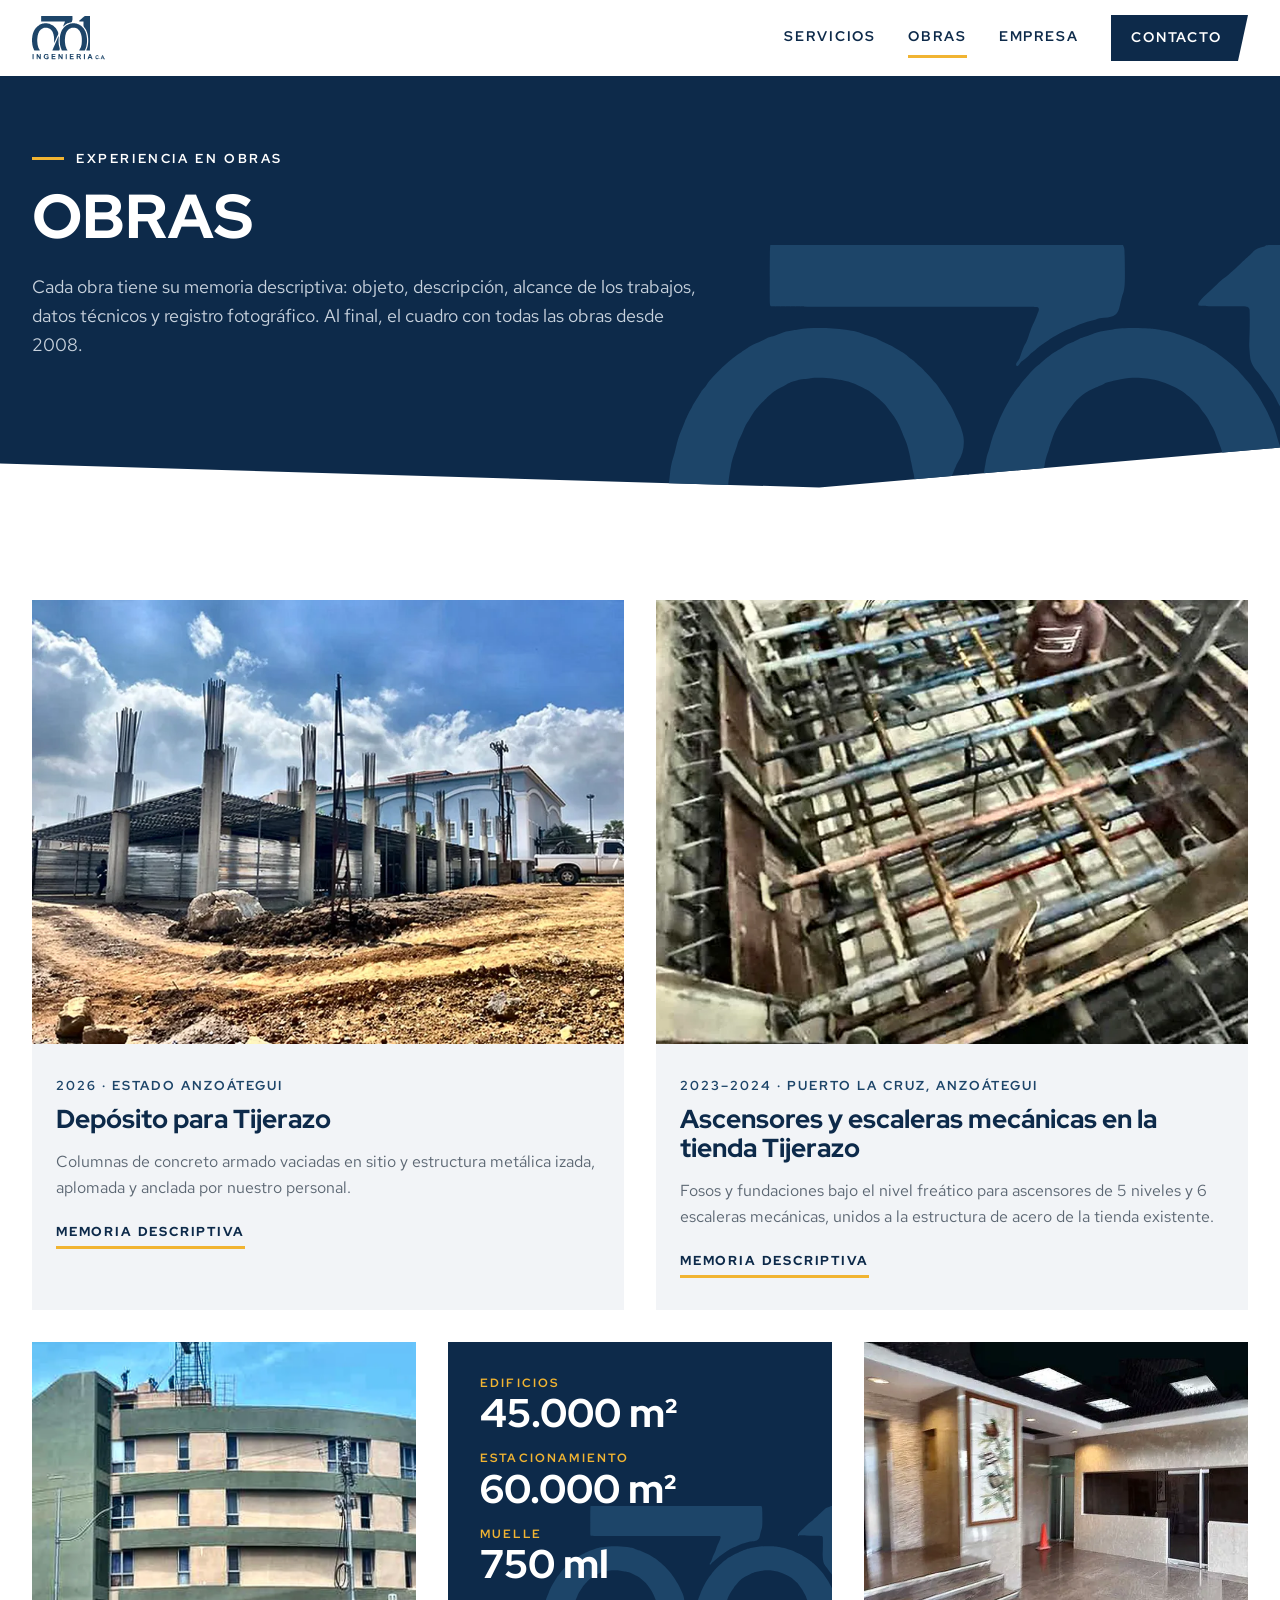
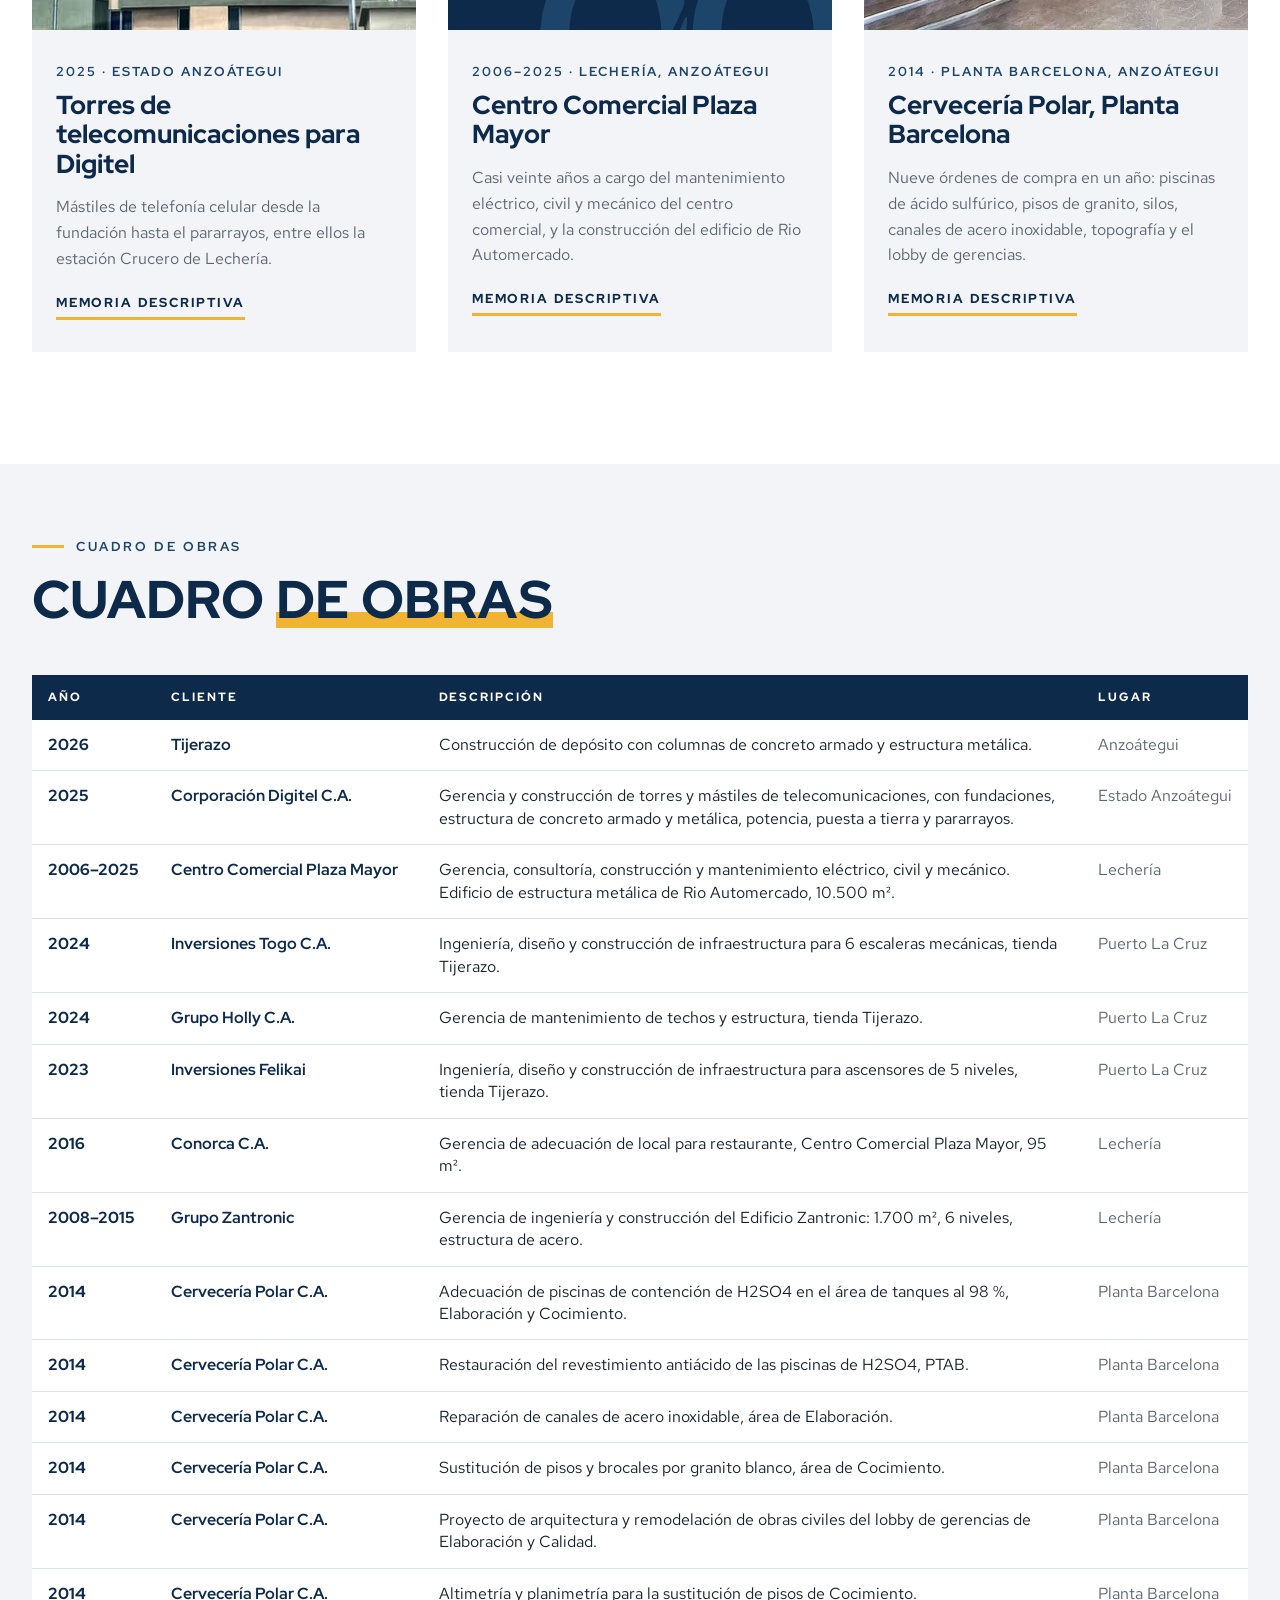
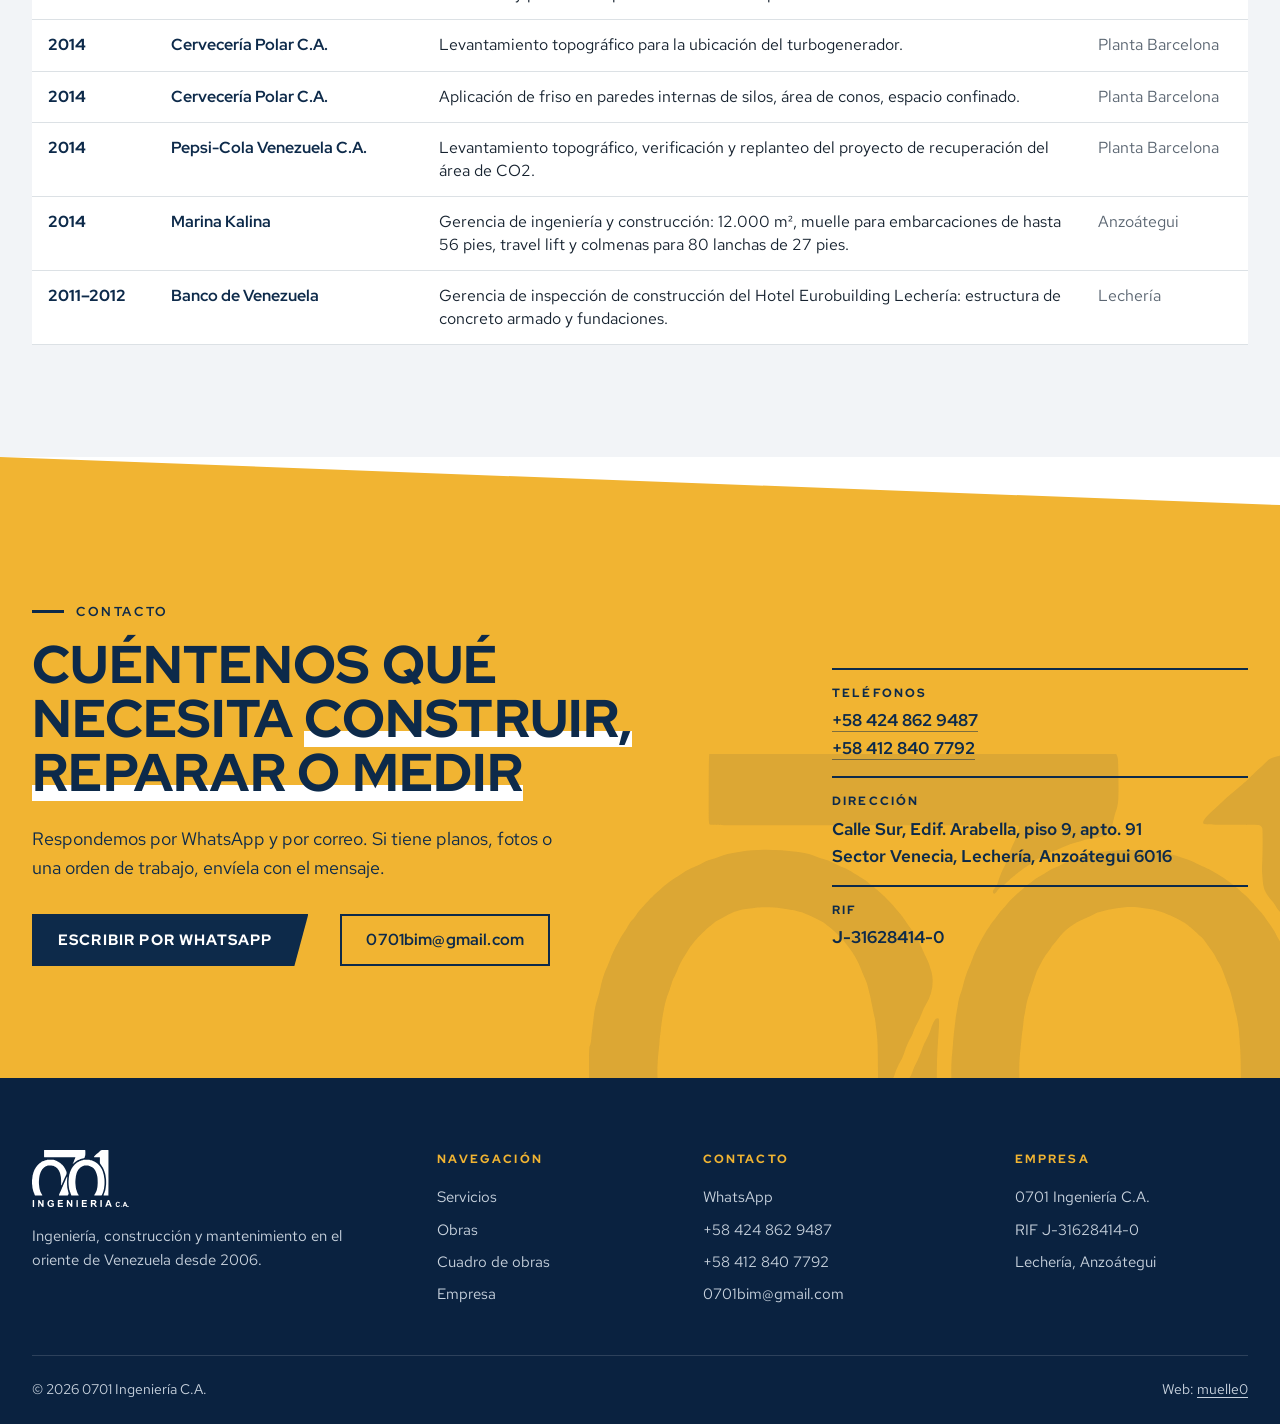
==== commit 7f2e0e6a: "Logo retrazado, portada anclada, rejilla de obras y registro fotográfico corregidos Co-Authored-By: " ====
--- a/public/obras/index.html
+++ b/public/obras/index.html
@@ -15,13 +15,13 @@
 <link rel="icon" href="../img/favicon-32.png" sizes="32x32" type="image/png">
 <link rel="apple-touch-icon" href="../img/apple-touch-icon.png">
 <link rel="preload" href="../fonts/redhat-display.woff2" as="font" type="font/woff2" crossorigin>
-<link rel="stylesheet" href="../css/estilos.css?v=6">
+<link rel="stylesheet" href="../css/estilos.css?v=10">
 </head>
 <body>
 <a class="saltar" href="#contenido">Saltar al contenido</a>
 <header class="cab">
   <div class="cab__in">
-    <a class="cab__logo" href="../" aria-label="0701 Ingeniería C.A., inicio"><svg class="logo" aria-hidden="true" focusable="false" xmlns="http://www.w3.org/2000/svg" viewBox="0 0 408 245"><path fill="currentColor" fill-rule="evenodd" d="M404.69,240.95C404.21,240.86 403.60,240.68 403.34,240.55C402.92,240.35 402.75,240.34 401.69,240.47C399.97,240.67 399.25,240.41 398.86,239.46C398.77,239.24 398.57,238.86 398.41,238.61C398.25,238.37 398.06,237.81 397.99,237.38C397.84,236.43 397.70,236.15 397.34,236.02C397.19,235.96 395.29,235.93 393.12,235.94C388.07,235.96 388.49,235.78 387.95,238.18C387.70,239.24 387.24,240.05 386.71,240.34C386.24,240.60 383.73,240.63 383.27,240.38C382.87,240.17 382.90,239.15 383.33,238.25C383.51,237.87 383.79,237.14 383.95,236.62C384.69,234.24 385.16,233.01 385.56,232.44C386.05,231.72 386.82,229.88 387.02,228.95C387.10,228.60 387.32,228.00 387.52,227.63C387.74,227.19 387.92,226.58 388.01,225.94C388.11,225.23 388.25,224.76 388.51,224.34C388.70,224.02 388.93,223.53 389.00,223.26C389.07,222.99 389.32,222.49 389.55,222.14C389.80,221.77 390.00,221.28 390.06,220.92C390.18,220.13 390.42,219.73 391.05,219.32C391.55,218.99 391.60,218.99 393.21,219.02C395.19,219.07 395.30,219.13 395.81,220.60C396.00,221.13 396.31,221.77 396.52,222.03C396.72,222.29 396.98,222.80 397.08,223.16C397.19,223.52 397.41,224.04 397.57,224.31C397.73,224.59 397.90,225.04 397.95,225.31C398.04,225.81 398.10,226.01 399.02,228.56C399.29,229.32 399.65,230.36 399.82,230.87C400.00,231.43 400.27,231.95 400.49,232.18C400.94,232.64 401.64,234.26 402.07,235.80C402.25,236.43 402.50,237.25 402.64,237.64C402.78,238.03 402.96,238.68 403.04,239.08C403.30,240.40 403.99,239.92 404.00,238.42C404.00,237.84 404.06,237.58 404.26,237.33C404.52,237.00 404.53,237.00 406.26,237.00L408.00,237.00L408.00,239.00L408.00,241.00L407.59,241.00C407.37,241.00 406.82,241.03 406.38,241.06C405.93,241.09 405.17,241.04 404.69,240.95ZM77.12,240.92C76.95,240.89 76.39,240.73 75.88,240.56C75.36,240.40 74.42,240.12 73.78,239.95C72.33,239.56 71.31,238.96 70.18,237.82C69.70,237.34 69.07,236.76 68.79,236.53C68.42,236.24 68.20,235.93 68.01,235.44C67.65,234.47 67.18,233.57 66.55,232.62C66.11,231.97 65.98,231.64 65.87,230.89C65.79,230.38 65.61,229.65 65.47,229.27C65.24,228.66 65.20,228.21 65.15,225.99C65.11,223.50 65.11,223.39 65.42,222.49C65.59,221.98 65.82,221.21 65.93,220.77C66.04,220.33 66.23,219.83 66.35,219.64C66.82,218.96 67.85,217.05 67.99,216.61C68.18,216.02 68.91,215.18 69.49,214.88C69.97,214.63 71.11,213.74 72.15,212.79C72.47,212.49 72.83,212.25 72.94,212.25C73.05,212.25 73.63,212.05 74.22,211.80C75.87,211.12 76.74,211.00 79.99,211.00C82.62,211.00 82.91,211.02 84.05,211.32C85.78,211.77 86.18,211.95 87.33,212.83C87.88,213.25 88.51,213.69 88.71,213.79C89.37,214.13 90.58,215.54 90.81,216.24C90.93,216.59 91.21,217.10 91.44,217.38C92.12,218.19 92.32,219.24 91.90,219.75C91.70,220.00 91.50,220.05 90.29,220.14C89.53,220.20 88.47,220.36 87.94,220.50C86.36,220.90 86.11,220.80 85.93,219.67C85.79,218.82 85.47,218.44 84.29,217.74C83.69,217.39 82.98,216.91 82.71,216.69C82.06,216.13 81.35,215.98 79.44,215.99C77.66,216.00 77.17,216.09 76.58,216.53C76.36,216.70 75.93,216.97 75.62,217.14C74.62,217.69 73.33,218.84 72.78,219.66C72.31,220.36 72.20,220.64 71.93,222.01C71.50,224.17 71.40,226.67 71.68,228.25C71.80,228.90 71.95,229.88 72.01,230.42C72.16,231.63 72.32,231.95 73.14,232.64C73.50,232.94 74.05,233.46 74.37,233.80C76.35,235.93 76.36,235.94 79.75,235.94L82.19,235.94L83.60,235.29C85.98,234.18 86.41,233.66 86.55,231.71C86.68,229.91 86.42,229.79 82.74,229.91C79.72,230.01 79.90,230.16 79.86,227.56C79.83,225.56 79.91,225.18 80.41,225.06C80.56,225.02 83.29,225.00 86.47,225.03C92.23,225.06 92.24,225.06 92.52,225.34C92.79,225.61 92.79,225.62 92.79,230.77C92.79,236.61 92.85,236.28 91.76,237.31C90.91,238.13 89.83,238.84 89.13,239.05C88.80,239.15 88.32,239.34 88.05,239.47C87.78,239.61 86.49,239.99 85.19,240.32L82.81,240.92L80.12,240.95C78.65,240.97 77.30,240.95 77.12,240.92ZM4.19,240.53C3.62,240.43 3.22,240.19 3.11,239.91C3.05,239.73 3.00,233.90 3.00,225.90C3.00,212.45 3.01,212.18 3.25,211.78C3.38,211.56 3.60,211.37 3.72,211.37C6.03,211.30 8.36,211.32 8.54,211.41C9.09,211.67 9.08,211.60 9.01,226.17L8.94,240.04L8.62,240.26C8.37,240.44 7.97,240.49 6.38,240.53C5.31,240.56 4.33,240.56 4.19,240.53ZM27.69,240.56C27.62,240.54 27.35,240.48 27.08,240.44C26.81,240.39 26.46,240.22 26.30,240.06L26.00,239.76L26.00,226.22C26.00,217.20 26.04,212.53 26.13,212.22C26.36,211.40 26.56,211.35 29.10,211.40C31.67,211.44 31.62,211.42 32.02,212.53C32.22,213.07 32.56,213.59 33.23,214.36C33.74,214.94 34.29,215.71 34.44,216.06C34.77,216.80 36.00,218.86 36.49,219.50C36.68,219.74 37.19,220.53 37.62,221.25C38.05,221.97 38.51,222.70 38.63,222.88C38.74,223.05 38.91,223.39 38.98,223.63C39.06,223.88 39.47,224.52 39.88,225.05C40.29,225.59 41.02,226.78 41.50,227.69C41.98,228.60 42.46,229.38 42.55,229.42C42.65,229.45 42.83,229.37 42.95,229.24C43.15,229.02 43.17,228.40 43.21,220.67C43.26,211.85 43.26,211.80 43.84,211.57C44.24,211.41 48.15,211.25 48.40,211.39C49.05,211.74 49.02,211.00 49.00,225.95C49.00,234.80 48.95,239.87 48.87,240.01C48.65,240.43 48.32,240.49 45.99,240.52C42.68,240.56 42.64,240.53 41.23,237.78C40.91,237.15 40.42,236.36 40.14,236.03C39.87,235.71 39.22,234.62 38.71,233.61C37.68,231.58 37.24,230.89 35.56,228.58C35.35,228.30 34.87,227.50 34.51,226.81C34.14,226.12 33.60,225.31 33.32,225.00C33.04,224.68 32.54,224.04 32.21,223.57C31.19,222.13 31.23,221.78 31.21,231.47C31.18,241.09 31.30,240.25 29.95,240.49C29.22,240.62 27.97,240.66 27.69,240.56ZM110.27,240.50C109.50,240.34 109.15,240.07 109.06,239.59C109.02,239.37 109.01,233.07 109.03,225.60L109.06,212.01L109.39,211.68L109.71,211.35L119.55,211.37C126.88,211.38 129.50,211.42 129.85,211.54C130.58,211.78 130.75,212.25 130.75,214.10C130.75,215.54 130.73,215.65 130.46,215.93C130.04,216.35 129.71,216.37 122.44,216.33C118.55,216.31 115.83,216.35 115.66,216.42C115.22,216.60 115.13,217.14 115.10,219.64C115.07,222.18 115.15,222.53 115.81,222.70C115.98,222.74 119.01,222.78 122.54,222.79L128.96,222.81L129.41,223.16L129.86,223.50L129.86,225.37C129.87,227.17 129.85,227.26 129.57,227.59L129.27,227.94L122.44,228.00L115.60,228.06L115.36,228.36C115.13,228.65 115.12,228.85 115.15,231.96C115.19,235.17 115.19,235.25 115.47,235.52L115.75,235.80L122.99,235.77C129.35,235.74 130.27,235.76 130.60,235.93C131.10,236.18 131.12,236.27 131.08,238.24C131.05,239.89 131.04,239.91 130.70,240.21L130.36,240.50L121.40,240.50C116.47,240.50 112.07,240.53 111.62,240.56C111.18,240.59 110.57,240.56 110.27,240.50ZM148.54,240.49C147.87,240.36 147.55,240.19 147.31,239.83C147.14,239.57 147.12,237.92 147.15,225.92C147.19,213.20 147.20,212.28 147.41,211.97C147.71,211.50 148.25,211.40 150.52,211.35L152.48,211.31L152.88,211.69C153.10,211.89 153.61,212.53 154.01,213.10C154.42,213.67 155.00,214.43 155.29,214.80C155.63,215.21 155.89,215.70 155.99,216.07C156.07,216.41 156.27,216.86 156.43,217.06C156.59,217.27 156.83,217.67 156.98,217.96C157.13,218.25 157.39,218.69 157.56,218.95C157.73,219.20 157.94,219.63 158.02,219.91C158.12,220.24 158.37,220.56 158.78,220.91C159.18,221.25 159.50,221.67 159.73,222.18C160.41,223.62 160.51,223.81 160.93,224.42C161.17,224.76 161.52,225.21 161.73,225.42C161.94,225.64 162.35,226.32 162.65,226.94C163.14,227.94 163.75,228.96 164.31,229.69C164.50,229.94 164.50,229.94 164.69,229.69C164.86,229.47 164.88,228.45 164.87,220.86C164.85,211.89 164.85,211.96 165.40,211.57C165.81,211.29 169.34,211.29 169.89,211.57C170.64,211.96 170.61,211.35 170.62,226.10L170.63,239.63L170.33,239.93C169.84,240.42 169.16,240.52 166.86,240.48C164.21,240.43 164.15,240.39 163.06,238.00C162.54,236.88 162.50,236.81 161.82,236.03C161.20,235.32 160.15,233.56 159.94,232.88C159.89,232.70 159.64,232.34 159.39,232.06C159.14,231.79 158.72,231.22 158.45,230.81C157.42,229.24 157.15,228.80 156.94,228.39C156.82,228.15 156.57,227.75 156.38,227.49C156.19,227.23 155.97,226.76 155.88,226.46C155.79,226.15 155.55,225.69 155.34,225.43C154.88,224.87 153.88,223.36 153.88,223.23C153.88,223.18 153.76,223.07 153.61,222.99C153.40,222.88 153.30,222.89 153.14,223.05C152.96,223.24 152.94,224.04 152.93,231.41C152.93,237.41 152.89,239.63 152.78,239.83C152.70,239.97 152.45,240.18 152.22,240.28C151.74,240.50 149.32,240.64 148.54,240.49ZM189.14,240.50C188.38,240.34 188.02,240.07 187.94,239.59C187.90,239.37 187.88,233.07 187.90,225.58L187.94,211.98L188.29,211.68C188.63,211.38 188.70,211.38 190.67,211.38C192.91,211.38 193.14,211.44 193.43,212.17C193.56,212.48 193.60,215.50 193.62,226.07L193.64,239.57L193.38,239.91C193.23,240.09 192.90,240.30 192.65,240.36C191.95,240.54 189.76,240.62 189.14,240.50ZM212.09,240.47C211.28,240.37 210.94,240.22 210.75,239.88C210.67,239.73 210.62,235.67 210.61,228.23C210.61,221.95 210.56,215.88 210.51,214.75C210.41,212.37 210.48,211.96 211.04,211.62C211.42,211.38 211.75,211.38 221.46,211.38C230.40,211.38 231.50,211.40 231.68,211.57C231.94,211.83 231.97,212.04 232.06,213.78C232.13,215.38 232.00,215.98 231.52,216.24C231.35,216.33 229.06,216.35 224.25,216.32C220.32,216.29 217.09,216.32 216.93,216.38C216.32,216.61 216.26,216.88 216.23,219.60L216.20,222.13L216.51,222.44L216.83,222.76L222.59,222.76C225.75,222.76 228.57,222.72 228.84,222.68C229.42,222.59 230.40,222.95 230.61,223.34C230.71,223.53 230.81,226.24 230.76,227.40C230.74,227.91 230.48,227.93 223.40,228.00C216.70,228.06 216.60,228.07 216.39,228.32C216.21,228.55 216.18,228.96 216.19,231.87L216.21,235.16L216.55,235.46L216.89,235.75L224.23,235.76C228.26,235.77 231.70,235.81 231.86,235.86C232.48,236.03 232.68,236.52 232.73,237.94C232.79,239.45 232.66,239.88 232.07,240.24C231.68,240.48 231.38,240.49 222.24,240.53C217.05,240.55 212.48,240.52 212.09,240.47ZM249.64,240.46C249.41,240.37 249.08,240.14 248.92,239.95L248.62,239.60L248.61,226.27C248.60,218.94 248.60,212.75 248.59,212.52C248.58,212.23 248.68,212.01 248.92,211.77L249.26,211.44L256.28,211.40C266.04,211.35 266.78,211.45 269.08,213.09C270.57,214.16 271.08,214.82 271.72,216.49C272.08,217.45 272.25,220.20 272.03,221.63C271.81,223.04 270.94,224.64 269.79,225.77C268.72,226.81 268.47,226.97 267.21,227.38C265.85,227.81 265.81,228.31 267.04,229.47C267.47,229.87 267.95,230.39 268.11,230.63C268.27,230.87 268.71,231.31 269.08,231.62C269.47,231.94 269.85,232.40 270.01,232.73C270.15,233.04 270.40,233.47 270.56,233.68C270.72,233.89 270.94,234.38 271.05,234.76C271.20,235.26 271.47,235.71 271.99,236.33C272.39,236.80 272.81,237.39 272.94,237.63C273.06,237.87 273.34,238.29 273.57,238.57C274.30,239.47 274.26,240.11 273.47,240.36C273.25,240.43 272.11,240.51 270.94,240.53C268.68,240.56 267.61,240.39 267.17,239.90C266.88,239.58 266.03,238.15 265.68,237.40C265.51,237.03 265.10,236.44 264.76,236.08C264.43,235.73 264.03,235.18 263.87,234.88C263.72,234.57 263.44,234.12 263.25,233.88C263.06,233.63 262.81,233.21 262.70,232.94C262.58,232.66 262.27,232.21 262.01,231.94C261.75,231.66 261.39,231.17 261.21,230.85C260.49,229.60 259.31,228.97 257.09,228.68C254.71,228.36 254.80,228.13 254.86,234.31C254.91,239.80 254.88,239.98 254.10,240.30C253.50,240.55 250.19,240.66 249.64,240.46ZM289.78,240.43C289.59,240.35 289.32,240.16 289.19,240.00C288.94,239.73 288.94,239.53 288.91,226.33C288.90,218.96 288.92,212.71 288.96,212.44C289.01,212.17 289.17,211.82 289.33,211.65C289.63,211.36 289.65,211.36 292.01,211.40L294.40,211.44L294.70,211.79L295.00,212.14L295.00,225.92C295.00,240.89 295.04,240.02 294.34,240.40C293.96,240.60 290.25,240.63 289.78,240.43ZM310.39,240.50C309.22,240.25 308.99,239.78 309.56,238.81C309.73,238.52 309.92,237.94 309.99,237.51C310.06,237.09 310.21,236.56 310.32,236.34C310.44,236.12 310.61,235.78 310.71,235.59C310.81,235.40 310.95,234.88 311.01,234.43C311.08,233.91 311.29,233.31 311.56,232.79C311.80,232.33 312.00,231.90 312.00,231.82C312.00,231.74 312.18,231.40 312.39,231.06C312.61,230.72 312.92,230.05 313.08,229.58C313.24,229.11 313.48,228.55 313.62,228.32C313.76,228.10 313.93,227.51 314.00,227.02C314.08,226.44 314.26,225.89 314.50,225.46C314.73,225.05 314.91,224.49 314.99,223.96C315.05,223.49 315.23,222.90 315.37,222.65C315.51,222.40 315.70,222.02 315.78,221.81C315.87,221.61 316.17,220.98 316.46,220.42C316.98,219.41 317.88,217.25 317.88,217.00C317.88,216.62 318.81,214.09 319.17,213.50C319.41,213.12 319.74,212.52 319.92,212.16C320.11,211.80 320.27,211.49 320.28,211.49C320.49,211.39 325.15,211.41 325.51,211.50C326.15,211.68 326.57,212.20 326.67,212.97C326.73,213.41 326.92,213.85 327.32,214.45C327.63,214.93 327.94,215.54 328.02,215.81C328.09,216.08 328.31,216.63 328.51,217.03C328.71,217.42 328.96,218.14 329.06,218.63C329.16,219.11 329.38,219.77 329.54,220.10C329.71,220.42 329.91,220.89 329.99,221.15C330.07,221.40 330.30,221.81 330.50,222.06C330.70,222.31 330.95,222.81 331.07,223.16C331.19,223.52 331.38,223.98 331.50,224.19C331.62,224.39 331.79,224.86 331.86,225.23C331.94,225.59 332.20,226.37 332.44,226.95C332.68,227.53 332.93,228.27 333.01,228.59C333.08,228.92 333.27,229.50 333.44,229.88C333.60,230.25 333.80,230.80 333.87,231.09C333.95,231.38 334.23,231.87 334.49,232.18C335.03,232.80 335.59,234.13 335.99,235.75C336.14,236.33 336.43,237.19 336.64,237.65C337.18,238.85 337.25,239.76 336.85,240.16C336.56,240.45 336.42,240.48 334.93,240.55C333.24,240.64 332.35,240.51 331.69,240.08C331.41,239.89 330.47,238.11 329.81,236.50C329.07,234.70 328.84,234.18 328.72,234.03C328.62,233.90 327.46,233.87 323.18,233.90C317.03,233.94 317.44,233.87 317.05,235.05C316.93,235.40 316.68,235.92 316.48,236.21C316.29,236.50 316.04,237.12 315.93,237.58C315.61,238.95 314.96,240.06 314.33,240.32C313.72,240.57 311.25,240.68 310.39,240.50ZM361.52,240.49C361.02,240.43 360.32,240.29 359.97,240.19C359.62,240.09 359.21,240.00 359.06,240.00C358.91,240.00 358.60,239.86 358.36,239.69C358.13,239.52 357.64,239.21 357.28,238.99C356.01,238.24 355.44,237.60 354.69,236.11C354.14,235.00 353.98,234.54 353.88,233.77C353.82,233.24 353.67,232.33 353.56,231.75C353.21,229.90 353.19,228.94 353.50,227.76C353.64,227.18 353.82,226.23 353.89,225.65C353.97,224.91 354.12,224.36 354.38,223.83C354.58,223.41 354.75,222.95 354.75,222.81C354.75,222.17 355.44,221.53 357.25,220.51C357.66,220.27 358.29,219.84 358.63,219.54C359.33,218.95 359.56,218.87 361.60,218.49C362.97,218.23 363.03,218.23 364.22,218.44C366.00,218.76 367.23,219.09 367.56,219.34C367.71,219.46 368.16,219.80 368.55,220.10C369.50,220.82 370.54,222.10 371.14,223.29C371.88,224.74 371.84,224.78 369.34,225.32C367.47,225.73 367.35,225.70 366.81,224.54C366.38,223.61 366.12,223.33 365.11,222.74C363.52,221.78 362.12,221.83 360.32,222.91C359.45,223.43 359.43,223.45 358.77,224.78L358.10,226.12L357.97,227.98C357.78,230.75 357.97,233.15 358.45,233.96C358.64,234.29 358.92,234.79 359.06,235.06C359.39,235.71 359.88,236.02 361.29,236.49C362.99,237.06 363.62,237.03 364.94,236.30C366.32,235.56 366.87,234.85 366.87,233.85C366.88,233.18 368.08,232.52 368.88,232.75C369.12,232.82 369.79,232.96 370.38,233.06C371.48,233.26 371.75,233.43 371.75,233.95C371.75,234.22 370.79,236.22 370.35,236.88C370.23,237.05 370.05,237.44 369.94,237.75C369.66,238.52 369.47,238.70 368.12,239.37C366.15,240.36 363.83,240.75 361.52,240.49ZM375.81,239.88C375.36,239.70 375.28,239.47 375.19,238.10L375.10,236.75L375.48,236.38L375.86,236.00L377.34,236.00C379.34,236.00 379.35,236.00 379.33,238.04C379.31,239.98 379.28,240.00 377.39,239.99C376.66,239.99 375.95,239.94 375.81,239.88ZM394.50,231.99C395.37,231.80 395.58,231.49 395.33,230.73C395.23,230.43 395.06,229.83 394.95,229.40C394.84,228.96 394.62,228.37 394.45,228.09C394.29,227.80 394.06,227.24 393.95,226.85C393.59,225.58 392.77,224.98 392.32,225.66C392.22,225.81 392.08,226.32 392.00,226.79C391.93,227.27 391.73,227.92 391.57,228.24C391.28,228.80 390.81,230.35 390.67,231.19C390.57,231.75 390.86,231.92 391.99,232.01C393.57,232.13 393.84,232.13 394.50,231.99ZM325.99,228.89C326.51,228.75 326.57,228.48 326.27,227.77C326.12,227.43 326.00,226.96 326.00,226.74C326.00,226.52 325.81,225.92 325.57,225.39C325.33,224.87 325.07,224.04 324.99,223.56C324.91,223.08 324.69,222.38 324.49,222.00C324.30,221.62 324.08,221.06 324.00,220.75C323.66,219.47 323.22,219.14 322.63,219.73C322.40,219.96 322.25,220.30 322.14,220.85C322.06,221.28 321.82,222.03 321.61,222.52C321.40,223.01 321.15,223.81 321.05,224.30C320.95,224.79 320.72,225.47 320.54,225.81C320.19,226.49 319.75,227.94 319.75,228.44C319.75,228.65 319.84,228.80 320.03,228.87C320.35,229.00 325.53,229.02 325.99,228.89ZM263.58,223.66C265.58,222.62 265.70,222.50 266.09,221.20C266.42,220.08 266.22,218.41 265.65,217.65C265.33,217.23 263.63,216.65 262.12,216.44C261.07,216.29 256.00,216.24 255.23,216.36C255.18,216.37 255.08,216.58 255.00,216.82C254.82,217.35 254.73,223.04 254.89,223.47C255.08,223.97 255.39,224.00 259.33,223.96C262.81,223.92 263.13,223.90 263.58,223.66ZM13.45,192.57C12.70,192.29 12.38,191.89 12.11,190.86C11.97,190.35 11.72,189.73 11.54,189.48C11.20,188.98 10.89,188.21 10.88,187.84C10.88,187.72 10.71,187.28 10.50,186.87C10.29,186.46 10.03,185.75 9.93,185.28C9.82,184.82 9.63,184.32 9.50,184.19C9.20,183.86 9.00,183.33 9.00,182.84C9.00,182.62 8.85,182.13 8.67,181.75C8.49,181.37 8.22,180.66 8.07,180.18C7.90,179.63 7.60,179.05 7.28,178.65C6.96,178.24 6.72,177.78 6.64,177.40C6.57,177.07 6.41,176.55 6.28,176.25C6.15,175.94 6.00,175.44 5.95,175.13C5.90,174.83 5.70,174.20 5.49,173.73C5.26,173.21 5.07,172.48 4.99,171.85C4.92,171.25 4.73,170.52 4.54,170.12C4.37,169.75 4.12,168.86 3.99,168.15C3.86,167.45 3.59,166.49 3.38,166.02C3.18,165.55 2.95,164.75 2.87,164.24C2.79,163.73 2.59,162.87 2.42,162.32C2.19,161.56 2.09,160.85 2.00,159.32C1.89,157.46 1.66,155.42 1.19,152.12C1.09,151.40 0.98,149.86 0.94,148.69C0.86,146.00 0.62,144.40 0.26,144.11C0.00,143.90 0.00,143.86 0.00,134.81C0.00,126.03 0.01,125.72 0.24,125.42C0.63,124.93 0.87,123.53 1.00,121.09C1.14,118.62 1.24,117.67 1.61,115.56C1.74,114.81 1.89,113.46 1.94,112.56C1.98,111.67 2.13,110.46 2.25,109.88C2.38,109.29 2.57,108.28 2.68,107.62C2.85,106.53 3.32,104.97 3.80,103.85C3.91,103.59 4.00,103.24 4.00,103.06C4.00,102.89 4.17,102.24 4.37,101.62C4.57,101.01 4.80,100.05 4.88,99.50C4.95,98.94 5.18,97.94 5.39,97.27C5.60,96.61 5.87,95.60 6.00,95.04C6.13,94.48 6.35,93.79 6.49,93.51C6.63,93.24 6.75,92.93 6.75,92.84C6.75,92.74 7.03,92.11 7.37,91.43C7.71,90.74 8.05,89.91 8.14,89.56C8.22,89.22 8.44,88.66 8.63,88.31C8.82,87.97 9.02,87.50 9.06,87.27C9.15,86.84 9.66,85.67 10.44,84.06C10.67,83.58 10.93,82.96 11.01,82.69C11.09,82.41 11.36,81.91 11.62,81.56C12.27,80.69 12.73,79.86 13.00,79.06C13.13,78.68 13.39,78.17 13.58,77.91C13.77,77.65 14.13,77.16 14.39,76.81C14.64,76.47 15.14,75.68 15.50,75.06C15.86,74.44 16.28,73.76 16.45,73.54C16.61,73.33 16.86,72.85 17.00,72.47C17.29,71.69 17.69,71.12 18.20,70.73C19.01,70.12 19.54,69.52 19.90,68.81C20.50,67.63 20.94,67.06 22.34,65.64C23.06,64.91 23.79,64.08 23.96,63.78C24.13,63.49 24.48,63.10 24.74,62.91C24.99,62.72 25.75,61.97 26.41,61.25C27.08,60.53 27.78,59.83 27.98,59.69C28.81,59.09 30.28,57.82 31.02,57.05C31.45,56.60 32.25,55.92 32.78,55.55C33.31,55.18 34.24,54.47 34.84,53.99C35.44,53.50 36.19,52.98 36.50,52.83C37.75,52.21 39.23,51.26 39.94,50.62C40.14,50.43 40.57,50.15 40.88,50.00C41.18,49.85 41.52,49.65 41.62,49.56C41.82,49.39 44.04,48.35 45.31,47.83C47.24,47.04 47.69,46.83 48.21,46.43C48.52,46.19 48.85,46.00 48.95,46.00C49.05,46.00 49.53,45.80 50.01,45.55C50.63,45.23 51.15,45.07 51.84,44.98C52.54,44.89 53.03,44.73 53.56,44.44C53.98,44.22 54.59,43.99 54.93,43.94C55.31,43.89 55.76,43.71 56.06,43.49C56.34,43.29 56.84,43.08 57.19,43.01C57.53,42.94 58.35,42.75 59.00,42.57C60.49,42.18 62.23,41.88 63.01,41.88C63.35,41.88 63.83,41.79 64.09,41.69C65.55,41.11 73.55,40.69 79.50,40.88C83.96,41.02 84.40,41.06 87.31,41.50C88.62,41.71 90.34,41.96 91.14,42.06C91.94,42.16 92.95,42.38 93.39,42.55C93.83,42.71 94.48,42.89 94.83,42.93C95.24,42.99 95.72,43.18 96.14,43.45C96.51,43.68 96.94,43.88 97.11,43.88C97.27,43.88 97.83,44.07 98.36,44.31C98.88,44.54 99.70,44.80 100.16,44.87C100.63,44.95 101.31,45.12 101.66,45.27C102.02,45.41 102.67,45.66 103.11,45.82C103.55,45.98 104.06,46.25 104.24,46.43C104.42,46.60 104.80,46.82 105.08,46.92C105.37,47.02 105.82,47.25 106.08,47.42C106.35,47.59 106.82,47.80 107.12,47.88C107.43,47.96 108.05,48.22 108.49,48.45C108.93,48.68 109.34,48.87 109.40,48.88C109.69,48.88 112.06,50.16 112.59,50.60C112.92,50.88 113.61,51.31 114.12,51.57C114.64,51.82 115.26,52.19 115.51,52.39C115.76,52.58 116.52,53.05 117.20,53.44C118.06,53.93 118.62,54.35 119.05,54.84C119.40,55.22 120.04,55.77 120.49,56.06C120.94,56.35 121.99,57.22 122.81,57.99C123.64,58.77 124.61,59.59 124.97,59.83C125.35,60.08 126.01,60.73 126.56,61.41C127.07,62.04 127.84,62.84 128.26,63.19C128.68,63.53 129.24,64.10 129.50,64.45C130.30,65.52 131.53,66.95 132.73,68.23C133.10,68.62 133.55,69.19 133.72,69.50C133.90,69.81 134.23,70.29 134.45,70.56C134.66,70.84 134.91,71.20 135.00,71.36C135.08,71.52 135.34,71.91 135.58,72.21C135.81,72.52 136.00,72.84 136.00,72.92C136.00,73.01 136.19,73.30 136.41,73.57C137.22,74.54 137.78,75.39 138.02,76.04C138.16,76.39 138.37,76.80 138.49,76.94C138.62,77.08 138.86,77.45 139.05,77.76C139.23,78.08 139.49,78.44 139.63,78.57C139.95,78.86 141.81,82.53 142.00,83.26C142.08,83.55 142.34,84.17 142.57,84.63C142.81,85.09 143.00,85.52 143.00,85.59C143.00,85.66 143.15,85.93 143.33,86.20C143.52,86.47 143.77,86.96 143.90,87.29C144.02,87.61 144.27,88.09 144.44,88.35C144.62,88.62 144.87,89.37 145.05,90.13C145.21,90.85 145.50,91.78 145.67,92.20C146.54,94.25 146.47,99.98 145.56,101.97C145.39,102.35 145.16,102.98 145.06,103.37C144.81,104.34 144.10,105.87 143.66,106.39C143.11,107.04 142.95,107.34 142.46,108.66C142.21,109.33 141.84,110.17 141.63,110.53C141.43,110.89 141.18,111.57 141.07,112.05C140.96,112.52 140.70,113.17 140.50,113.49C139.54,114.98 138.16,117.85 138.01,118.71C137.92,119.16 137.71,119.65 137.44,120.05C137.20,120.40 137.00,120.75 137.00,120.82C137.00,120.90 136.80,121.23 136.56,121.57C136.32,121.91 136.06,122.38 135.99,122.62C135.91,122.87 135.65,123.50 135.41,124.05C135.17,124.59 134.69,125.85 134.35,126.86C133.68,128.85 132.95,130.50 132.46,131.15C132.11,131.62 131.17,133.57 131.05,134.09C131.00,134.28 130.78,134.80 130.56,135.25C130.34,135.70 130.10,136.42 130.02,136.85C129.95,137.28 129.78,137.79 129.65,137.97C129.51,138.16 129.21,138.71 128.98,139.19C128.74,139.67 128.25,140.64 127.89,141.36C127.53,142.07 127.15,143.00 127.04,143.42C126.93,143.84 126.68,144.50 126.49,144.88C126.29,145.26 126.07,145.88 126.00,146.25C125.78,147.42 124.15,150.12 123.60,150.22C123.12,150.32 123.11,150.05 123.06,139.02C123.01,126.88 122.91,120.89 122.74,120.25C122.55,119.56 122.12,115.97 122.01,114.16C121.91,112.74 121.86,112.43 121.59,111.97C121.30,111.48 121.09,110.46 120.81,108.31C120.76,107.97 120.59,107.27 120.42,106.75C120.26,106.23 120.06,105.20 119.99,104.45C119.90,103.52 119.74,102.78 119.49,102.09C119.28,101.54 119.06,100.66 118.98,100.14C118.90,99.62 118.69,98.79 118.49,98.31C118.30,97.82 118.11,97.17 118.06,96.85C117.98,96.31 117.88,96.11 117.33,95.34C117.21,95.16 116.97,94.66 116.81,94.23C116.42,93.15 115.59,90.96 115.26,90.12C114.85,89.07 114.00,87.36 113.64,86.88C113.46,86.64 112.97,85.88 112.54,85.19C111.62,83.70 110.51,82.15 109.80,81.38C109.52,81.07 109.07,80.47 108.81,80.06C107.90,78.62 107.24,77.88 106.36,77.30C105.89,76.98 105.50,76.68 105.50,76.63C105.50,76.43 103.44,74.35 103.01,74.12C102.35,73.76 101.39,73.05 100.74,72.44C99.98,71.73 99.31,71.31 98.56,71.06C98.22,70.94 97.85,70.77 97.75,70.68C97.41,70.39 95.13,69.26 94.70,69.18C94.47,69.14 93.99,68.89 93.64,68.63C93.27,68.34 92.74,68.09 92.35,68.00C91.99,67.91 91.29,67.68 90.80,67.48C90.30,67.28 89.50,67.07 88.98,67.01C88.47,66.96 87.88,66.82 87.67,66.71C87.06,66.40 85.74,66.14 84.09,66.01C83.25,65.94 81.84,65.74 80.96,65.56C79.37,65.23 79.31,65.23 75.15,65.29C71.86,65.33 70.76,65.39 70.12,65.54C69.68,65.65 68.47,65.83 67.44,65.94C65.02,66.20 64.44,66.32 63.92,66.64C63.69,66.78 63.10,66.95 62.62,67.02C61.78,67.13 59.98,67.94 58.98,68.64C58.80,68.77 58.60,68.88 58.53,68.88C58.47,68.88 58.03,69.13 57.56,69.44C57.08,69.75 56.65,70.00 56.60,70.00C56.24,70.00 54.06,71.22 53.38,71.80C52.57,72.48 50.70,73.97 50.06,74.42C49.88,74.55 49.54,74.92 49.30,75.24C49.07,75.57 48.25,76.39 47.49,77.06C46.73,77.73 45.91,78.57 45.69,78.92C45.46,79.27 44.84,79.98 44.31,80.50C43.62,81.18 43.23,81.68 42.92,82.31C42.31,83.55 41.38,85.07 40.48,86.25C40.30,86.49 40.09,86.89 40.01,87.14C39.93,87.39 39.75,87.70 39.61,87.82C39.28,88.12 38.16,90.46 38.00,91.20C37.93,91.51 37.71,92.09 37.52,92.48C37.32,92.87 37.13,93.33 37.08,93.51C37.04,93.69 36.80,94.14 36.55,94.50C35.89,95.46 35.39,96.66 35.11,97.94C34.97,98.56 34.72,99.37 34.55,99.74C34.38,100.12 34.16,100.80 34.05,101.27C33.94,101.73 33.76,102.24 33.63,102.40C33.24,102.91 33.12,103.24 32.94,104.25C32.84,104.80 32.62,105.63 32.46,106.10C32.29,106.56 32.09,107.46 32.01,108.10C31.93,108.73 31.71,110.00 31.51,110.91C31.31,111.82 31.08,113.18 31.01,113.94C30.71,116.95 30.38,119.47 30.25,119.82C30.17,120.02 30.08,120.92 30.06,121.81C30.00,123.76 29.68,126.91 29.43,127.91C28.97,129.76 29.10,141.37 29.62,144.25C29.78,145.17 30.13,149.35 30.13,150.43C30.13,150.90 30.21,151.77 30.31,152.36C30.59,154.01 30.99,157.31 31.07,158.56C31.11,159.18 31.22,159.91 31.31,160.19C31.49,160.70 31.92,162.96 32.06,164.06C32.10,164.41 32.24,165.08 32.38,165.56C32.51,166.04 32.76,167.03 32.94,167.75C33.12,168.47 33.40,169.37 33.56,169.75C33.73,170.13 33.96,170.80 34.07,171.25C34.17,171.70 34.42,172.48 34.62,173.00C34.81,173.52 35.01,174.29 35.06,174.72C35.13,175.29 35.24,175.61 35.46,175.88C35.64,176.09 35.85,176.51 35.95,176.83C36.04,177.14 36.49,177.99 36.95,178.70C37.40,179.41 37.88,180.33 38.01,180.74C38.14,181.15 38.38,181.70 38.54,181.96C38.71,182.22 38.92,182.66 39.01,182.94C39.17,183.47 39.87,184.49 41.03,185.89C41.56,186.53 41.80,186.96 42.00,187.59C42.14,188.06 42.42,188.66 42.63,188.93C42.83,189.20 43.00,189.49 43.00,189.57C43.00,189.66 43.20,190.10 43.44,190.55C44.02,191.66 44.01,192.16 43.40,192.39C43.21,192.46 37.96,192.53 30.20,192.57C23.11,192.60 16.55,192.65 15.62,192.68C14.35,192.73 13.82,192.70 13.45,192.57ZM113.88,192.66C113.57,192.55 113.25,192.23 113.25,192.03C113.25,191.82 113.68,190.78 114.39,189.28C114.66,188.72 114.94,187.96 115.00,187.60C115.07,187.24 115.49,186.16 115.93,185.19C116.36,184.23 116.79,183.21 116.88,182.94C116.97,182.66 117.20,182.20 117.40,181.90C117.60,181.61 117.87,181.07 118.00,180.69C118.13,180.32 118.37,179.77 118.54,179.47C118.71,179.18 118.88,178.77 118.93,178.56C118.98,178.36 119.20,177.77 119.43,177.25C119.65,176.73 119.90,176.00 119.98,175.61C120.07,175.22 120.29,174.66 120.48,174.36C120.67,174.06 120.90,173.62 120.99,173.38C121.09,173.13 121.32,172.68 121.50,172.38C121.69,172.07 121.92,171.59 122.00,171.31C122.09,171.04 122.32,170.53 122.51,170.19C122.71,169.84 122.90,169.32 122.95,169.02C123.00,168.73 123.17,168.31 123.33,168.09C123.49,167.87 123.75,167.41 123.91,167.06C124.08,166.72 124.36,166.23 124.53,165.97C124.71,165.71 124.92,165.21 124.99,164.87C125.06,164.53 125.29,163.96 125.49,163.59C125.69,163.23 125.95,162.57 126.07,162.12C126.19,161.68 126.42,161.06 126.57,160.75C126.72,160.44 126.96,159.81 127.10,159.36C127.40,158.41 128.01,157.13 128.46,156.53C128.93,155.90 129.52,154.51 130.30,152.19C130.69,151.02 131.20,149.75 131.43,149.38C131.66,149.00 131.91,148.46 132.00,148.19C132.08,147.91 132.29,147.48 132.45,147.22C132.62,146.96 132.87,146.46 133.01,146.11C133.15,145.75 133.39,145.23 133.56,144.95C133.72,144.67 133.91,144.13 133.99,143.75C134.07,143.37 134.29,142.78 134.49,142.44C134.68,142.09 134.93,141.43 135.05,140.95C135.26,140.11 135.96,138.67 136.64,137.69C136.83,137.41 137.25,136.48 137.56,135.62C138.39,133.39 138.99,132.02 139.45,131.38C139.66,131.07 139.89,130.67 139.94,130.50C139.99,130.33 140.22,129.82 140.44,129.38C140.67,128.93 140.95,128.23 141.06,127.82C141.18,127.41 141.38,126.86 141.51,126.60C141.64,126.34 141.84,125.75 141.95,125.28C142.05,124.82 142.28,124.22 142.46,123.95C142.63,123.69 142.88,123.16 143.01,122.79C143.14,122.42 143.35,121.96 143.49,121.76C143.63,121.56 143.86,121.14 144.00,120.81C144.14,120.48 144.39,120.06 144.55,119.87C144.73,119.65 144.90,119.22 144.98,118.77C145.05,118.36 145.25,117.74 145.43,117.40C145.60,117.05 145.86,116.33 146.00,115.79C146.52,113.87 147.91,111.87 148.74,111.88C149.08,111.88 149.12,111.92 149.19,112.43C149.24,112.74 149.24,113.26 149.21,113.59C149.17,113.92 149.08,115.37 149.00,116.81C148.93,118.26 148.79,120.48 148.69,121.75C148.23,127.41 148.20,128.23 148.20,137.38C148.19,146.77 148.24,148.23 148.70,152.44C148.80,153.33 148.94,155.16 149.01,156.50C149.08,157.87 149.23,159.27 149.34,159.69C149.64,160.87 149.85,161.97 150.00,163.25C150.10,164.09 150.26,164.71 150.56,165.38C150.78,165.89 151.01,166.63 151.05,167.02C151.09,167.41 151.23,167.97 151.36,168.27C151.59,168.82 151.92,170.37 152.07,171.62C152.11,172.00 152.32,172.74 152.52,173.27C152.72,173.79 152.93,174.58 152.99,175.02C153.04,175.45 153.27,176.42 153.49,177.16C153.71,177.91 154.00,179.00 154.13,179.60C154.26,180.20 154.48,181.03 154.63,181.44C154.79,181.90 154.92,182.65 154.96,183.38C155.03,184.54 155.02,184.57 154.60,185.39C154.36,185.84 154.10,186.47 154.02,186.80C153.94,187.12 153.49,188.13 153.02,189.04C152.56,189.96 152.08,190.96 151.96,191.27C151.84,191.58 151.62,191.90 151.47,191.98C150.62,192.41 151.13,192.40 129.94,192.57C124.58,192.61 118.81,192.66 117.12,192.68C115.44,192.71 113.98,192.70 113.88,192.66ZM263.55,192.63C262.87,192.47 262.84,192.41 262.92,191.51C263.00,190.56 263.69,189.05 264.48,188.10C264.74,187.78 265.06,187.25 265.18,186.92C265.31,186.59 265.74,185.75 266.14,185.05C266.54,184.36 266.94,183.60 267.02,183.36C267.10,183.13 267.48,182.49 267.88,181.94C268.27,181.39 268.72,180.69 268.88,180.38C269.03,180.07 269.29,179.62 269.45,179.38C269.61,179.14 269.83,178.69 269.94,178.38C270.04,178.07 270.29,177.57 270.49,177.26C270.69,176.94 270.91,176.39 270.99,176.02C271.13,175.36 271.40,174.71 272.45,172.56C272.75,171.94 273.00,171.34 273.00,171.23C273.00,171.11 273.20,170.39 273.44,169.62C273.68,168.85 273.94,167.82 274.01,167.34C274.09,166.85 274.28,166.05 274.44,165.57C274.60,165.08 274.79,164.15 274.87,163.50C275.02,162.27 275.39,160.83 275.72,160.19C275.84,159.96 275.96,159.27 276.01,158.44C276.07,157.68 276.25,156.33 276.42,155.44C276.81,153.35 276.98,151.39 277.06,147.81C277.10,146.23 277.19,144.63 277.25,144.25C277.71,141.62 277.68,132.36 277.20,124.69C277.09,122.90 276.94,120.65 276.88,119.69C276.82,118.72 276.60,116.84 276.39,115.50C276.18,114.16 275.94,112.64 275.86,112.12C275.79,111.61 275.56,110.80 275.36,110.33C275.13,109.78 274.95,109.07 274.87,108.36C274.76,107.35 274.51,106.38 274.24,105.86C274.18,105.75 274.05,105.09 273.95,104.40C273.84,103.71 273.62,102.81 273.46,102.41C273.29,102.01 273.11,101.43 273.07,101.12C272.94,100.29 272.76,99.77 272.36,99.15C272.17,98.85 271.92,98.20 271.82,97.72C271.71,97.24 271.48,96.58 271.31,96.24C271.14,95.91 271.00,95.55 271.00,95.46C271.00,95.36 270.83,94.95 270.62,94.55C270.42,94.14 270.14,93.38 270.00,92.85C269.87,92.32 269.67,91.75 269.57,91.59C269.46,91.42 269.24,90.94 269.07,90.52C268.90,90.09 268.59,89.53 268.38,89.26C267.86,88.61 267.00,87.11 267.00,86.87C267.00,86.62 265.77,84.55 265.09,83.67C263.51,81.62 262.57,80.29 261.98,79.27C261.51,78.46 261.03,77.98 260.22,77.53C259.84,77.31 259.40,76.95 259.24,76.72C258.77,76.03 257.46,74.74 256.97,74.49C256.71,74.35 255.89,73.70 255.14,73.03C253.70,71.75 252.24,70.86 249.74,69.77C249.09,69.48 248.08,69.00 247.50,68.70C246.92,68.40 246.04,68.03 245.56,67.87C245.08,67.72 244.52,67.51 244.31,67.40C244.11,67.30 243.46,67.09 242.88,66.94C242.29,66.78 241.48,66.53 241.07,66.38C240.56,66.19 239.83,66.07 238.79,65.99C237.95,65.93 236.54,65.73 235.66,65.55C232.89,64.98 226.86,65.12 224.12,65.82C223.73,65.92 223.20,66.00 222.93,66.00C222.33,66.01 221.32,66.22 219.81,66.67C219.20,66.86 218.24,67.09 217.68,67.19C216.65,67.36 215.29,67.96 214.34,68.64C214.07,68.83 213.68,69.02 213.46,69.07C213.24,69.11 212.78,69.31 212.44,69.50C212.09,69.70 211.53,69.92 211.19,70.01C210.84,70.09 210.33,70.29 210.05,70.45C209.76,70.61 209.22,70.86 208.85,71.00C208.47,71.14 208.05,71.37 207.92,71.52C207.79,71.66 207.43,71.91 207.12,72.07C206.80,72.23 206.47,72.44 206.38,72.55C206.29,72.66 205.89,72.93 205.49,73.14C204.57,73.63 202.26,75.47 201.72,76.15C201.50,76.43 201.00,77.00 200.62,77.42C200.24,77.84 199.75,78.50 199.53,78.88C199.31,79.27 198.65,80.07 198.07,80.67C197.48,81.27 197.00,81.84 197.00,81.92C197.00,82.18 195.93,83.72 195.07,84.71C194.61,85.22 194.17,85.83 194.08,86.05C193.98,86.27 193.70,86.73 193.45,87.05C193.20,87.38 193.00,87.75 193.00,87.87C193.00,88.11 191.83,90.43 191.23,91.39C190.83,92.03 190.25,93.53 189.94,94.75C189.83,95.18 189.60,95.74 189.43,95.99C189.26,96.23 189.12,96.55 189.12,96.69C189.12,97.16 188.78,98.44 188.45,99.20C188.27,99.62 188.08,100.34 188.01,100.80C187.93,101.37 187.77,101.83 187.52,102.23C187.32,102.55 187.08,103.15 187.00,103.56C186.91,103.97 186.68,104.84 186.48,105.50C186.25,106.24 186.07,107.19 186.00,108.06C185.93,108.84 185.74,109.90 185.56,110.50C185.34,111.23 185.18,112.22 185.05,113.69C184.95,114.86 184.72,116.77 184.55,117.94C184.37,119.11 184.18,120.77 184.12,121.62C183.99,123.52 183.67,126.77 183.50,127.88C183.03,130.96 183.03,137.84 183.49,142.50C183.89,146.50 184.01,147.93 184.12,149.75C184.18,150.88 184.37,152.60 184.54,153.56C184.71,154.53 184.92,156.21 185.00,157.31C185.08,158.41 185.25,159.68 185.37,160.12C185.72,161.36 185.97,162.60 186.06,163.56C186.11,164.04 186.29,164.86 186.46,165.37C186.63,165.89 186.82,166.59 186.89,166.93C186.95,167.28 187.17,167.80 187.38,168.08C187.58,168.37 187.81,168.90 187.89,169.27C187.96,169.64 188.19,170.33 188.38,170.81C188.58,171.29 188.86,172.18 189.00,172.79C189.14,173.39 189.36,174.10 189.50,174.37C189.63,174.64 189.85,175.34 189.98,175.93C190.11,176.51 190.36,177.27 190.54,177.60C190.71,177.93 190.92,178.45 191.00,178.76C191.08,179.06 191.34,179.69 191.57,180.15C191.81,180.61 192.00,181.05 192.00,181.12C192.00,181.51 193.13,183.82 193.74,184.66C194.12,185.20 194.62,185.96 194.85,186.35C195.08,186.74 195.37,187.18 195.49,187.31C195.62,187.45 195.82,187.76 195.94,188.00C196.06,188.24 196.34,188.64 196.55,188.89C196.77,189.15 197.02,189.56 197.11,189.82C197.20,190.08 197.44,190.54 197.64,190.86C198.05,191.50 198.10,192.00 197.78,192.28C197.59,192.46 195.94,192.49 182.74,192.57C171.57,192.64 167.82,192.63 167.48,192.52C166.85,192.31 166.40,191.77 166.14,190.92C166.01,190.51 165.71,189.88 165.46,189.51C165.21,189.15 165.00,188.78 165.00,188.70C165.00,188.62 164.81,188.16 164.58,187.67C164.34,187.19 164.09,186.49 164.01,186.12C163.93,185.75 163.73,185.21 163.57,184.94C163.40,184.66 163.21,184.06 163.13,183.62C163.05,183.18 162.76,182.26 162.49,181.59C162.22,180.92 162.00,180.29 162.00,180.19C162.00,180.09 161.74,179.52 161.43,178.91C160.81,177.73 160.34,176.50 160.04,175.31C159.94,174.90 159.74,174.25 159.60,173.88C159.46,173.50 159.23,172.68 159.07,172.06C158.92,171.44 158.64,170.67 158.45,170.35C158.27,170.03 158.06,169.42 157.99,169.00C157.92,168.57 157.76,168.01 157.63,167.75C157.37,167.25 157.10,165.84 156.88,163.88C156.81,163.22 156.64,162.35 156.51,161.94C156.23,161.04 156.05,159.85 155.88,157.72C155.81,156.85 155.67,155.58 155.57,154.91C155.18,152.36 155.00,150.65 155.00,149.67C155.00,149.12 154.94,147.91 154.87,146.99C154.58,143.01 154.47,141.70 154.30,139.88C154.08,137.52 154.26,129.00 154.56,128.00C154.65,127.69 154.82,125.86 154.93,123.94C155.04,122.01 155.19,120.17 155.25,119.83C155.32,119.50 155.38,119.01 155.38,118.75C155.38,118.48 155.49,117.50 155.63,116.56C155.76,115.62 155.93,114.08 156.00,113.13C156.08,112.05 156.24,110.95 156.44,110.17C156.62,109.49 156.82,108.46 156.89,107.88C157.10,106.05 157.39,104.46 157.58,104.09C157.68,103.89 157.82,103.39 157.89,102.98C157.96,102.56 158.18,101.88 158.39,101.47C158.60,101.06 158.85,100.27 158.96,99.72C159.06,99.17 159.28,98.38 159.43,97.96C159.59,97.53 159.79,96.77 159.87,96.25C159.96,95.73 160.19,94.94 160.39,94.48C160.58,94.03 160.81,93.37 160.88,93.02C160.96,92.68 161.19,92.13 161.40,91.81C161.62,91.49 161.89,90.88 162.01,90.46C162.13,90.03 162.40,89.29 162.61,88.81C162.82,88.33 163.19,87.38 163.44,86.69C163.68,86.00 164.10,84.99 164.37,84.44C164.64,83.89 165.03,83.07 165.24,82.62C165.46,82.18 165.88,81.39 166.19,80.88C166.50,80.36 166.84,79.68 166.96,79.38C167.46,78.06 169.20,75.09 170.09,74.04C170.37,73.70 170.70,73.17 170.82,72.87C171.07,72.23 171.86,71.14 172.42,70.67C172.90,70.26 173.99,68.82 174.63,67.75C174.89,67.30 175.57,66.49 176.15,65.92C176.72,65.36 177.59,64.41 178.08,63.80C179.34,62.24 181.32,60.29 183.00,58.93C184.79,57.49 185.02,57.28 185.32,56.77C185.46,56.53 185.81,56.23 186.12,56.06C186.43,55.90 186.91,55.60 187.17,55.39C187.44,55.17 187.71,55.00 187.78,55.00C187.85,55.00 188.27,54.64 188.73,54.20C189.65,53.33 190.31,52.88 192.19,51.87C192.88,51.51 194.08,50.77 194.88,50.25C196.44,49.20 198.17,48.33 199.25,48.05C199.63,47.94 200.05,47.76 200.19,47.64C200.96,46.96 205.45,45.03 206.81,44.81C207.09,44.76 207.55,44.59 207.83,44.42C208.12,44.26 208.65,44.06 209.02,43.98C209.39,43.91 209.98,43.68 210.33,43.48C210.68,43.28 211.38,43.04 211.89,42.94C212.40,42.84 213.22,42.62 213.72,42.44C214.38,42.21 215.09,42.09 216.29,41.99C217.19,41.92 218.50,41.73 219.19,41.57C221.75,40.96 221.97,40.95 230.75,40.95C238.86,40.94 239.09,40.95 240.12,41.21C241.96,41.68 243.02,41.87 244.31,42.00C246.38,42.19 247.36,42.36 247.85,42.61C248.10,42.74 248.62,42.89 249.00,42.94C249.40,42.99 250.00,43.20 250.44,43.44C250.86,43.67 251.61,43.94 252.16,44.05C252.69,44.16 253.34,44.35 253.60,44.49C253.86,44.62 254.44,44.82 254.88,44.94C255.33,45.05 255.90,45.28 256.15,45.44C256.41,45.61 256.87,45.80 257.19,45.87C257.50,45.95 257.99,46.15 258.28,46.33C258.92,46.73 260.71,47.57 261.60,47.88C261.96,48.01 262.58,48.31 262.97,48.55C263.37,48.78 263.88,49.02 264.12,49.06C264.63,49.16 265.85,49.92 267.56,51.19C267.98,51.49 268.57,51.84 268.88,51.96C269.61,52.24 271.37,53.48 273.50,55.22C273.74,55.42 274.25,55.79 274.62,56.05C275.95,56.95 276.17,57.13 277.41,58.38C278.10,59.07 278.92,59.78 279.24,59.96C280.01,60.40 280.72,61.08 281.02,61.67C281.16,61.94 281.71,62.57 282.24,63.07C282.77,63.58 283.68,64.57 284.26,65.28C284.84,65.98 285.67,66.92 286.10,67.35C286.54,67.79 287.26,68.69 287.70,69.35C288.14,70.02 288.76,70.90 289.06,71.31C289.37,71.72 289.72,72.22 289.84,72.42C289.96,72.62 290.39,73.23 290.80,73.78C291.20,74.33 291.69,75.14 291.89,75.58C292.09,76.02 292.52,76.84 292.84,77.41C293.16,77.97 293.59,78.75 293.80,79.13C294.01,79.52 294.35,80.08 294.54,80.38C295.39,81.71 295.76,82.46 295.95,83.17C296.05,83.59 296.27,84.13 296.43,84.38C296.58,84.62 296.83,85.14 296.99,85.55C297.14,85.96 297.36,86.44 297.48,86.61C298.16,87.59 298.64,88.69 298.92,89.89C299.09,90.60 299.35,91.47 299.50,91.81C299.65,92.16 299.91,93.05 300.08,93.80C300.25,94.55 300.52,95.47 300.68,95.86C300.84,96.25 301.00,96.81 301.05,97.10C301.09,97.40 301.29,97.97 301.49,98.36C301.69,98.76 301.95,99.53 302.06,100.07C302.17,100.62 302.39,101.46 302.56,101.94C302.72,102.42 302.92,103.38 303.00,104.06C303.15,105.34 303.35,106.41 303.69,107.62C303.79,108.00 303.96,109.13 304.06,110.13C304.16,111.12 304.38,112.62 304.55,113.44C304.71,114.27 304.95,115.93 305.06,117.13C305.21,118.57 305.36,119.50 305.51,119.85C306.26,121.60 306.77,138.24 306.28,145.31C306.19,146.55 306.07,148.49 306.01,149.62C305.94,150.84 305.81,151.90 305.71,152.21C305.46,152.90 305.17,154.50 305.00,156.19C304.92,156.94 304.72,158.26 304.55,159.11C304.38,159.96 304.16,161.48 304.06,162.49C303.95,163.59 303.75,164.75 303.56,165.37C303.39,165.94 303.16,167.12 303.06,167.99C302.95,168.85 302.73,169.98 302.57,170.50C302.40,171.02 302.19,171.84 302.08,172.33C301.98,172.81 301.69,173.57 301.45,174.01C301.22,174.45 300.95,175.07 300.88,175.38C300.66,176.22 299.94,178.52 299.05,181.21C298.23,183.70 297.84,184.58 297.01,185.88C296.74,186.30 296.37,187.08 296.19,187.62C296.01,188.15 295.70,188.81 295.50,189.08C295.30,189.34 295.13,189.63 295.13,189.71C295.12,190.10 293.82,191.79 293.39,191.97C293.02,192.12 291.81,192.18 286.50,192.26C274.95,192.44 265.07,192.63 264.50,192.68C264.19,192.70 263.76,192.68 263.55,192.63ZM302.92,192.58C302.47,192.37 302.12,191.93 302.12,191.56C302.12,191.42 302.30,190.96 302.51,190.52C302.79,189.95 302.92,189.45 303.00,188.64C303.08,187.94 303.23,187.30 303.43,186.86C303.60,186.48 303.84,185.73 303.95,185.18C304.06,184.63 304.29,183.92 304.45,183.60C304.62,183.27 304.75,182.94 304.75,182.87C304.75,182.79 305.00,182.21 305.31,181.58C306.07,180.03 306.74,178.34 306.96,177.44C307.06,177.03 307.31,176.33 307.51,175.90C307.71,175.47 307.88,175.05 307.88,174.96C307.88,174.88 308.07,174.39 308.32,173.88C308.56,173.37 308.87,172.49 309.00,171.93C309.13,171.37 309.35,170.63 309.49,170.28C309.63,169.93 309.83,168.95 309.94,168.11C310.05,167.26 310.28,165.98 310.45,165.26C310.62,164.55 310.82,163.34 310.88,162.58C311.03,160.87 311.33,158.62 311.58,157.38C311.68,156.86 311.82,155.65 311.88,154.69C312.01,152.95 312.18,151.70 312.65,149.31C313.00,147.51 313.12,144.12 313.11,135.88C313.11,125.74 312.95,122.86 312.25,120.19C312.12,119.71 311.99,118.61 311.94,117.75C311.90,116.90 311.73,115.52 311.57,114.69C311.28,113.26 311.16,112.32 310.88,109.38C310.81,108.65 310.61,107.58 310.43,107.00C310.24,106.35 310.07,105.34 309.99,104.42C309.91,103.33 309.77,102.61 309.51,101.86C309.32,101.28 309.09,100.42 309.01,99.94C308.92,99.46 308.66,98.68 308.43,98.20C308.19,97.72 308.00,97.16 308.00,96.96C308.00,96.76 307.83,96.10 307.62,95.49C307.41,94.88 307.14,93.88 307.00,93.26C306.87,92.65 306.65,91.92 306.52,91.66C306.38,91.39 306.15,90.67 306.01,90.06C305.84,89.34 305.61,88.76 305.38,88.43C305.01,87.91 304.25,86.01 303.99,84.94C303.90,84.59 303.68,84.03 303.49,83.69C303.29,83.34 303.07,82.76 302.99,82.40C302.81,81.54 301.82,79.46 300.89,77.96C300.48,77.31 300.11,76.64 300.07,76.48C300.02,76.32 299.55,75.33 299.03,74.28C298.26,72.75 297.88,72.14 297.09,71.22C296.54,70.58 295.99,69.84 295.85,69.56C295.40,68.70 294.86,67.97 293.86,66.90C293.11,66.11 292.76,65.60 292.33,64.72C291.97,63.97 291.59,63.38 291.25,63.06C289.98,61.85 288.19,59.26 287.55,57.71C287.09,56.56 286.88,55.47 286.88,54.21C286.88,53.74 286.78,52.39 286.67,51.21C286.50,49.43 286.49,48.84 286.61,47.75C286.78,46.26 286.87,31.40 286.72,30.85C286.66,30.66 286.52,30.45 286.40,30.39C286.07,30.21 282.06,30.14 271.25,30.11C260.79,30.08 260.88,30.09 260.88,29.44C260.88,29.27 261.09,28.90 261.37,28.57C261.64,28.26 261.89,27.90 261.93,27.77C261.97,27.64 262.34,27.24 262.75,26.89C263.15,26.53 263.62,26.01 263.78,25.73C263.93,25.45 264.33,25.04 264.65,24.82C265.67,24.13 271.60,18.64 272.09,17.93C272.24,17.71 272.63,17.35 272.96,17.14C273.63,16.71 274.87,15.82 275.82,15.09C276.16,14.82 276.63,14.36 276.88,14.06C277.32,13.50 279.20,11.88 279.40,11.87C279.57,11.87 280.62,10.87 281.16,10.19C281.63,9.59 282.02,9.23 283.69,7.88C284.10,7.55 284.62,7.02 284.84,6.71C285.07,6.40 285.79,5.74 286.46,5.23C287.23,4.65 287.85,4.06 288.14,3.63C288.77,2.72 289.47,2.20 290.48,1.87C290.94,1.71 291.52,1.48 291.78,1.36C292.04,1.23 292.71,1.06 293.28,0.98C294.40,0.83 294.92,0.63 295.16,0.25C295.31,0.00 295.52,0.00 308.97,0.00C320.55,0.00 322.62,0.03 322.62,0.17C322.62,0.27 322.74,0.59 322.87,0.89C323.12,1.43 323.12,2.00 323.12,59.75C323.12,91.82 323.16,134.54 323.20,154.69C323.30,195.62 323.37,192.12 322.42,192.36C322.15,192.42 318.21,192.51 313.44,192.55C308.76,192.60 304.57,192.66 304.12,192.69C303.57,192.73 303.19,192.70 302.92,192.58ZM171.78,60.10C171.60,59.93 171.59,59.07 171.74,58.28C171.83,57.82 172.01,57.58 172.85,56.77C173.85,55.82 173.91,55.70 174.06,54.64C174.10,54.35 174.25,53.87 174.40,53.59C174.54,53.30 174.84,52.53 175.06,51.88C175.77,49.81 176.08,49.09 176.49,48.60C176.71,48.34 176.97,47.85 177.07,47.52C177.17,47.18 177.39,46.65 177.56,46.34C177.74,46.04 177.94,45.46 178.01,45.05C178.09,44.65 178.26,44.10 178.39,43.84C178.53,43.57 178.98,42.39 179.39,41.21C179.80,40.04 180.28,38.88 180.46,38.65C180.86,38.12 181.56,36.50 181.93,35.23C182.09,34.70 182.33,34.08 182.47,33.84C182.60,33.61 182.79,33.20 182.87,32.93C182.96,32.66 183.19,32.18 183.39,31.86C183.81,31.19 183.83,31.00 183.51,30.61L183.27,30.31L119.79,30.29C79.63,30.28 55.99,30.31 55.44,30.39C54.82,30.47 54.38,30.47 53.96,30.36C53.50,30.26 53.18,30.26 52.62,30.37C51.78,30.53 51.28,30.37 51.04,29.85C50.90,29.54 50.93,3.40 51.07,1.16L51.15,-0.00L137.95,-0.00C216.02,-0.00 224.75,0.02 224.75,0.19C224.75,0.30 224.87,0.62 225.02,0.91C225.28,1.42 225.29,1.61 225.33,5.69C225.35,8.03 225.42,11.48 225.48,13.38C225.56,15.95 225.55,17.26 225.43,18.62C225.17,21.49 224.88,23.40 224.65,23.73C224.20,24.35 224.00,24.83 224.00,25.27C224.00,25.52 223.84,26.25 223.64,26.89C223.44,27.54 223.22,28.47 223.14,28.96C222.82,31.04 222.15,33.02 221.55,33.66C221.38,33.85 220.62,34.32 219.86,34.69C218.36,35.45 218.23,35.48 214.81,35.80C213.00,35.98 212.57,36.08 210.56,36.80C210.08,36.98 209.43,37.12 209.11,37.12C208.75,37.12 208.32,37.24 207.93,37.44C207.59,37.61 206.78,37.87 206.12,38.02C205.47,38.16 204.74,38.38 204.50,38.50C204.26,38.62 203.67,38.84 203.19,39.00C202.71,39.16 202.17,39.38 202.00,39.50C201.83,39.62 201.27,39.93 200.76,40.18C200.24,40.43 199.76,40.69 199.67,40.76C199.59,40.83 199.14,40.95 198.67,41.02C198.11,41.10 197.61,41.27 197.24,41.51C196.92,41.71 196.36,41.97 195.99,42.08C195.34,42.27 193.96,43.00 193.19,43.57C192.98,43.72 192.08,44.20 191.19,44.64C189.96,45.25 189.42,45.59 188.94,46.08C188.60,46.44 188.03,46.87 187.69,47.04C187.34,47.22 186.67,47.64 186.19,47.99C185.22,48.68 184.72,49.03 183.45,49.87C182.98,50.18 182.34,50.74 182.02,51.10C181.71,51.47 181.23,51.88 180.95,52.02C180.26,52.38 179.04,53.40 178.44,54.12C177.75,54.95 176.73,55.84 176.23,56.05C175.52,56.35 174.16,57.83 173.62,58.90C173.35,59.42 173.01,59.94 172.85,60.05C172.52,60.29 171.99,60.31 171.78,60.10Z"/></svg></a>
+    <a class="cab__logo" href="../" aria-label="0701 Ingeniería C.A., inicio"><svg class="logo" aria-hidden="true" focusable="false" xmlns="http://www.w3.org/2000/svg" viewBox="0 0 408 245"><path fill="currentColor" fill-rule="evenodd" d="M405.59,241.00C405.22,240.95 404.55,240.76 404.05,240.55C403.16,240.19 403.16,240.19 402.08,240.34C399.77,240.68 398.98,240.14 398.06,237.58C397.48,235.98 397.14,235.87 392.72,235.92C388.75,235.96 388.64,236.01 388.00,237.97C387.35,239.95 386.70,240.50 385.05,240.50C383.85,240.49 383.20,240.02 383.20,239.16C383.20,238.43 384.77,234.06 385.70,232.20C386.47,230.68 387.49,227.86 388.15,225.51C388.29,224.99 388.68,223.98 389.01,223.26C389.35,222.54 389.78,221.58 389.98,221.13C390.78,219.24 392.52,218.50 394.42,219.23C395.51,219.65 397.03,222.52 398.31,226.55C399.06,228.94 400.00,231.32 400.56,232.27C401.16,233.28 401.32,233.67 401.96,235.54C402.84,238.07 403.15,238.35 404.30,237.61C405.04,237.13 405.60,237.00 406.95,237.00L408.00,237.00L408.00,238.99C408.00,240.97 408.00,240.97 407.32,241.03C406.57,241.11 406.52,241.10 405.59,241.00ZM78.30,240.94C73.27,240.51 69.54,238.28 67.61,234.55C67.21,233.78 66.70,232.79 66.46,232.34C66.05,231.56 65.64,230.15 65.29,228.30C64.73,225.39 65.38,221.54 66.89,218.77C67.28,218.07 67.75,217.18 67.95,216.81C68.44,215.87 68.86,215.42 69.99,214.55C70.52,214.15 71.27,213.57 71.65,213.25C74.40,211.03 80.56,210.24 84.85,211.57C86.71,212.15 89.47,214.19 90.45,215.70C92.62,219.05 92.41,219.79 89.10,220.31C86.90,220.66 86.61,220.57 85.76,219.27C85.20,218.43 84.91,218.17 83.50,217.23C80.24,215.05 76.44,215.69 73.46,218.92C71.69,220.83 71.05,224.94 71.84,229.37C72.25,231.64 72.28,231.70 74.07,233.51C76.31,235.78 76.69,235.95 79.70,235.94C84.16,235.93 87.13,233.80 86.41,231.13C86.14,230.15 85.49,229.90 83.15,229.90C80.32,229.90 79.80,229.51 79.80,227.39C79.80,225.04 80.00,224.97 86.50,225.02C93.32,225.06 92.73,224.50 92.71,230.99C92.70,236.50 92.69,236.53 91.29,237.72C88.95,239.71 82.52,241.30 78.30,240.94ZM269.08,240.49C267.69,240.29 267.05,239.75 265.92,237.85C265.53,237.19 264.89,236.22 264.48,235.68C264.08,235.15 263.43,234.19 263.03,233.53C262.13,232.05 260.93,230.42 260.37,229.95C259.02,228.78 256.46,228.27 255.51,228.98C254.84,229.47 254.86,229.39 254.80,234.40C254.73,240.57 254.79,240.45 251.65,240.45C249.34,240.45 248.94,240.20 248.69,238.61C248.50,237.35 248.61,212.95 248.82,212.50C249.30,211.41 249.37,211.40 256.88,211.40C265.95,211.40 266.73,211.51 269.08,213.13C273.74,216.34 273.06,224.31 267.89,227.09C266.12,228.04 266.17,228.45 268.29,230.80C269.82,232.49 270.09,232.87 270.94,234.52C271.28,235.20 271.93,236.25 272.36,236.86C273.87,238.94 273.99,239.74 272.91,240.30C272.50,240.51 270.05,240.63 269.08,240.49ZM333.32,240.49C331.70,240.28 331.14,239.63 329.75,236.31C328.71,233.83 329.03,233.96 323.37,233.92C318.35,233.89 318.22,233.90 317.60,234.46C317.12,234.89 316.35,236.36 315.86,237.79C315.08,240.02 314.41,240.50 312.11,240.50C309.39,240.49 309.15,239.90 310.41,236.25C310.67,235.48 311.00,234.46 311.14,233.99C311.28,233.52 311.72,232.48 312.11,231.69C313.25,229.38 313.46,228.82 314.94,224.08C315.19,223.31 315.71,222.00 316.15,221.08C317.17,218.94 317.37,218.45 317.99,216.55C318.97,213.54 319.98,211.88 321.01,211.59C321.84,211.36 324.97,211.41 325.45,211.67C326.27,212.11 327.93,215.28 329.00,218.45C329.39,219.62 329.90,220.85 330.45,221.97C330.92,222.92 331.52,224.34 331.79,225.12C333.76,230.83 333.89,231.18 334.41,232.05C335.16,233.33 335.37,233.83 336.14,236.23C337.10,239.22 337.10,239.78 336.20,240.25C335.94,240.39 334.40,240.62 334.05,240.59C334.00,240.58 333.67,240.54 333.32,240.49ZM4.25,240.38C2.95,239.90 3.05,241.10 3.05,225.90C3.05,209.92 2.74,211.48 5.89,211.42C8.19,211.37 8.74,211.62 9.00,212.86C9.17,213.67 9.09,238.85 8.91,239.30C8.74,239.73 8.44,240.07 8.05,240.28C7.68,240.48 4.73,240.56 4.25,240.38ZM27.40,240.39C26.86,240.22 26.49,239.91 26.26,239.41C26.02,238.89 25.87,214.47 26.10,213.22C26.35,211.83 26.85,211.48 28.65,211.42C30.75,211.35 31.29,211.57 32.17,212.90C32.49,213.37 33.05,214.15 33.42,214.64C33.80,215.13 34.27,215.82 34.47,216.19C35.11,217.36 35.51,218.01 36.70,219.85C37.34,220.84 38.10,222.08 38.40,222.60C40.25,225.92 41.91,228.20 42.46,228.20C43.15,228.20 43.21,227.52 43.21,220.51C43.20,211.40 43.17,211.50 46.14,211.41C47.99,211.36 48.61,211.65 48.89,212.67C49.04,213.21 49.04,238.70 48.89,239.25C48.60,240.28 47.85,240.54 45.41,240.48C43.05,240.42 42.46,240.05 41.31,237.94C41.01,237.40 40.49,236.54 40.15,236.05C39.81,235.56 39.18,234.47 38.75,233.65C37.79,231.81 37.46,231.27 36.10,229.30C35.51,228.45 34.77,227.28 34.44,226.71C33.44,224.93 32.19,223.81 31.70,224.25C31.32,224.59 31.29,225.12 31.27,232.15C31.25,239.92 31.28,239.66 30.30,240.20C29.79,240.48 28.07,240.59 27.40,240.39ZM110.27,240.36C109.76,240.17 109.51,239.94 109.26,239.40C109.01,238.86 108.87,214.50 109.11,213.06C109.24,212.25 109.68,211.67 110.28,211.50C110.81,211.36 128.42,211.36 129.10,211.51C130.33,211.77 130.96,213.15 130.61,214.79C130.29,216.31 130.61,216.24 123.05,216.30C114.67,216.37 115.03,216.20 115.12,219.88C115.18,222.82 115.21,222.83 123.50,222.78C128.53,222.75 128.66,222.77 129.26,223.36C129.87,223.98 130.02,226.16 129.50,227.08C129.00,227.97 129.20,227.94 122.40,228.00C114.53,228.07 115.05,227.77 115.12,232.12C115.18,236.03 114.67,235.81 123.48,235.79C130.26,235.78 130.19,235.77 130.72,236.50C131.43,237.48 131.06,239.80 130.12,240.26C129.62,240.51 110.94,240.60 110.27,240.36ZM148.47,240.35C147.80,240.12 147.39,239.62 147.27,238.90C147.11,237.99 147.18,213.36 147.34,212.84C147.68,211.74 148.42,211.40 150.49,211.40C152.10,211.40 152.57,211.55 153.29,212.28C154.00,213.00 155.51,215.13 155.97,216.05C156.83,217.76 158.26,220.22 158.80,220.91C159.13,221.32 159.63,222.08 159.91,222.60C160.58,223.83 160.80,224.17 161.55,225.20C161.89,225.67 162.39,226.42 162.65,226.88C163.27,227.97 163.68,228.40 164.08,228.40C164.84,228.40 164.91,227.59 164.89,219.34C164.87,212.83 164.87,212.83 165.11,212.39C165.96,210.84 169.64,211.02 170.37,212.65C170.59,213.15 170.72,237.98 170.50,238.98C170.23,240.20 169.42,240.55 167.01,240.47C164.62,240.40 164.15,240.11 163.07,238.05C162.76,237.44 162.17,236.50 161.76,235.95C161.36,235.40 160.75,234.45 160.41,233.83C160.07,233.21 159.41,232.17 158.95,231.50C158.00,230.15 156.52,227.73 155.95,226.60C155.01,224.73 153.95,223.68 153.43,224.11C152.95,224.51 152.95,224.49 152.90,232.00C152.84,239.87 152.88,239.55 152.13,240.08C151.53,240.51 149.35,240.67 148.47,240.35ZM189.15,240.35C188.64,240.17 188.14,239.63 188.00,239.12C187.75,238.16 187.92,212.80 188.19,212.34C188.92,211.06 192.51,211.03 193.24,212.30C193.61,212.94 193.78,238.42 193.42,239.25C192.94,240.34 190.73,240.91 189.15,240.35ZM211.89,240.34C211.34,240.17 210.85,239.67 210.71,239.13C210.55,238.50 210.53,212.81 210.69,212.50C211.30,211.35 210.84,211.40 221.29,211.40C230.29,211.40 230.81,211.42 231.29,211.77C232.04,212.32 232.32,214.30 231.79,215.36C231.29,216.37 231.65,216.33 224.16,216.34C216.06,216.35 216.49,216.22 216.28,218.69C216.09,220.83 216.35,222.02 217.09,222.44C217.57,222.72 219.86,222.81 225.20,222.78C229.76,222.75 229.81,222.75 230.30,223.43C230.90,224.27 230.86,226.82 230.23,227.42C229.67,227.95 229.76,227.94 223.50,228.00C215.66,228.07 216.25,227.76 216.25,231.80C216.25,236.04 215.65,235.78 225.35,235.79C228.93,235.80 231.09,235.84 231.33,235.91C233.23,236.43 233.17,239.86 231.25,240.39C230.59,240.57 212.49,240.53 211.89,240.34ZM290.23,240.39C289.79,240.26 289.25,239.72 289.09,239.25C288.92,238.75 288.83,215.17 288.99,213.56C289.16,211.82 289.58,211.48 291.61,211.42C293.84,211.35 294.64,211.71 294.89,212.90C295.05,213.62 295.04,238.28 294.89,239.01C294.75,239.65 294.27,240.22 293.72,240.38C293.26,240.52 290.70,240.53 290.23,240.39ZM360.89,240.35C358.05,239.87 355.96,238.46 354.82,236.23C352.98,232.63 352.99,226.49 354.85,222.80C355.35,221.82 356.58,220.81 359.13,219.28C362.05,217.53 366.76,218.31 369.40,220.99C371.86,223.47 371.64,225.13 368.80,225.37C367.94,225.44 367.56,225.27 366.94,224.54C364.64,221.80 361.97,221.38 359.78,223.40C357.80,225.21 357.16,231.22 358.62,234.18C360.24,237.47 365.02,237.66 366.69,234.52C367.36,233.24 367.83,232.90 368.88,232.90C371.72,232.90 372.00,234.52 369.74,237.92C368.46,239.84 364.44,240.95 360.89,240.35ZM376.24,239.71C374.99,239.13 374.93,236.89 376.15,236.26C377.18,235.72 378.72,236.08 379.11,236.94C379.98,238.85 378.16,240.61 376.24,239.71ZM394.33,231.86C395.36,231.43 395.41,230.51 394.52,228.30C393.26,225.18 392.59,225.23 391.46,228.53C390.76,230.57 390.75,231.30 391.44,231.75C391.98,232.10 393.61,232.17 394.33,231.86ZM325.50,228.75C326.31,228.28 326.34,227.72 325.65,225.65C325.41,224.94 325.10,223.92 324.95,223.40C323.88,219.59 322.78,219.20 321.71,222.27C319.84,227.60 319.71,228.28 320.53,228.71C321.20,229.08 324.89,229.10 325.50,228.75ZM261.90,223.90C264.69,223.61 266.22,222.22 266.22,220.00C266.22,217.17 264.14,216.21 258.23,216.32C254.92,216.37 254.87,216.43 254.82,220.15C254.77,223.93 254.81,223.97 258.80,223.99C259.98,223.99 261.38,223.95 261.90,223.90ZM115.90,192.61C113.43,192.51 113.23,192.13 114.29,189.51C114.61,188.71 114.98,187.73 115.10,187.35C115.41,186.39 116.93,182.87 117.78,181.10C118.55,179.52 119.02,178.37 119.75,176.30C120.02,175.56 120.67,174.07 121.20,172.99C121.73,171.92 122.42,170.39 122.74,169.59C123.06,168.80 123.62,167.59 124.00,166.90C124.65,165.70 125.65,163.38 126.28,161.60C127.00,159.55 127.77,157.76 128.41,156.65C129.20,155.27 129.37,154.86 130.30,152.25C130.74,151.00 131.39,149.48 132.19,147.81C133.33,145.46 134.03,143.79 135.02,141.05C135.23,140.44 135.64,139.52 135.92,139.00C136.20,138.48 136.60,137.73 136.82,137.34C137.03,136.94 137.49,135.86 137.84,134.94C138.52,133.12 138.62,132.89 139.62,131.00C140.39,129.55 140.94,128.23 141.76,125.85C142.19,124.61 142.68,123.49 143.58,121.71C144.58,119.73 144.95,118.85 145.61,116.96C146.82,113.48 147.64,112.29 148.63,112.54C149.23,112.69 149.23,113.41 148.50,124.05C147.89,133.00 148.00,146.20 148.75,153.35C148.83,154.12 148.97,155.69 149.05,156.85C149.15,158.14 149.32,159.53 149.50,160.45C149.66,161.28 149.88,162.47 149.99,163.10C150.10,163.73 150.35,164.75 150.54,165.35C151.00,166.82 151.75,169.74 151.95,170.85C152.04,171.34 152.25,172.27 152.41,172.90C155.51,184.61 155.49,183.99 152.89,189.28C151.18,192.76 153.22,192.39 135.30,192.50C127.35,192.55 120.06,192.61 119.10,192.63C118.14,192.65 116.70,192.64 115.90,192.61ZM13.67,192.45C12.68,192.13 11.87,190.67 10.36,186.50C10.05,185.65 9.68,184.68 9.55,184.35C9.41,184.02 9.04,182.96 8.71,182.00C8.07,180.11 7.90,179.72 7.18,178.40C6.68,177.47 5.50,173.95 5.05,172.04C4.91,171.44 4.64,170.43 4.45,169.80C4.26,169.17 4.04,168.33 3.95,167.95C3.86,167.56 3.62,166.71 3.41,166.05C2.81,164.21 2.13,160.97 2.00,159.40C1.88,158.03 1.36,153.20 1.20,152.00C1.15,151.64 1.09,150.72 1.05,149.95C0.94,147.55 0.65,145.89 0.19,145.12C-0.15,144.53 -0.10,125.06 0.25,124.46C0.63,123.81 0.87,122.71 0.99,120.95C1.14,119.01 1.24,118.07 1.55,115.80C1.69,114.84 1.86,113.35 1.94,112.50C2.20,109.74 2.73,107.03 3.45,104.80C4.04,102.97 4.53,101.14 4.90,99.40C5.48,96.62 6.45,93.47 7.27,91.66C7.85,90.38 8.79,88.09 9.28,86.74C9.75,85.47 11.25,82.25 11.74,81.46C11.98,81.07 12.47,80.16 12.83,79.44C13.20,78.71 13.95,77.43 14.52,76.58C15.09,75.74 15.88,74.46 16.29,73.75C16.70,73.03 17.17,72.21 17.34,71.92C17.51,71.62 18.06,70.97 18.55,70.47C19.19,69.82 19.66,69.21 20.15,68.41C20.65,67.61 21.20,66.90 22.05,65.98C22.71,65.27 23.45,64.45 23.70,64.16C24.73,62.94 27.82,59.83 28.65,59.17C29.14,58.77 30.07,57.96 30.70,57.37C32.19,55.97 35.44,53.50 37.13,52.51C37.85,52.07 38.90,51.40 39.45,51.00C41.26,49.70 42.54,49.01 45.25,47.88C45.91,47.61 47.21,46.99 48.15,46.50C49.91,45.59 50.76,45.25 51.95,44.95C52.66,44.77 54.45,44.13 56.25,43.42C57.79,42.81 59.92,42.30 62.55,41.91C63.27,41.80 64.37,41.62 65.00,41.51C70.76,40.51 80.71,40.57 88.24,41.65C92.91,42.32 93.93,42.57 96.92,43.76C97.94,44.17 99.36,44.65 100.07,44.84C101.97,45.35 102.66,45.62 104.65,46.65C105.64,47.17 107.15,47.89 108.00,48.25C110.43,49.31 111.31,49.75 112.32,50.43C112.83,50.78 113.52,51.22 113.85,51.40C114.38,51.70 116.19,52.81 117.68,53.77C117.97,53.95 118.53,54.40 118.92,54.77C119.32,55.13 120.10,55.77 120.65,56.19C121.20,56.60 122.10,57.35 122.64,57.85C123.19,58.34 124.19,59.21 124.87,59.78C125.54,60.35 126.10,60.85 126.10,60.91C126.10,60.96 126.82,61.73 127.70,62.61C128.59,63.50 129.75,64.77 130.29,65.43C130.83,66.10 131.60,67.01 132.00,67.45C133.08,68.63 133.40,69.05 134.83,71.20C135.55,72.27 136.42,73.54 136.78,74.03C137.13,74.51 137.67,75.36 137.97,75.93C138.27,76.49 138.84,77.40 139.23,77.95C140.09,79.16 141.09,81.07 141.85,82.93C142.16,83.69 142.90,85.30 143.50,86.51C144.10,87.72 144.71,89.10 144.86,89.58C145.00,90.06 145.32,91.09 145.57,91.86C147.08,96.65 146.30,102.13 143.46,106.64C143.16,107.13 142.77,107.87 142.59,108.29C142.42,108.71 142.12,109.41 141.93,109.85C141.74,110.29 141.36,111.22 141.10,111.92C140.83,112.62 140.30,113.76 139.90,114.45C139.03,115.99 138.61,116.90 138.08,118.40C137.61,119.73 137.59,119.79 136.74,121.25C135.99,122.55 135.12,124.58 134.31,126.94C133.57,129.07 133.36,129.53 132.45,131.15C131.70,132.46 130.57,135.10 130.05,136.74C129.89,137.23 129.27,138.62 128.65,139.84C127.65,141.83 126.82,143.85 125.94,146.42C125.34,148.19 124.30,149.40 123.71,149.03C123.16,148.69 123.11,147.67 123.06,135.85C123.02,124.84 122.93,122.63 122.40,117.80C121.87,113.09 121.84,112.90 121.51,111.74C121.35,111.19 121.08,109.96 120.91,109.00C120.73,108.04 120.51,106.91 120.40,106.50C120.30,106.09 120.12,105.19 120.00,104.50C119.89,103.81 119.66,102.77 119.50,102.18C119.34,101.60 119.10,100.63 118.96,100.03C118.60,98.41 118.05,96.80 117.40,95.40C117.08,94.71 116.40,93.07 115.89,91.75C114.48,88.13 112.73,85.06 110.40,82.10C109.90,81.47 109.14,80.45 108.70,79.85C107.73,78.50 107.36,78.09 106.40,77.28C105.98,76.93 105.23,76.22 104.73,75.69C104.22,75.17 103.44,74.47 102.99,74.14C102.54,73.82 101.67,73.15 101.06,72.67C99.74,71.62 99.20,71.32 95.26,69.41C92.09,67.88 90.79,67.38 88.80,66.95C88.17,66.82 87.24,66.59 86.73,66.46C86.22,66.32 85.19,66.14 84.43,66.05C83.67,65.96 82.40,65.78 81.60,65.64C78.88,65.18 73.53,65.08 70.95,65.44C70.40,65.52 68.94,65.72 67.70,65.89C66.46,66.06 65.22,66.26 64.95,66.34C61.41,67.32 60.83,67.55 58.30,69.00C57.56,69.42 56.30,70.09 55.50,70.48C54.39,71.03 53.85,71.36 53.20,71.91C52.73,72.31 51.82,73.05 51.17,73.58C50.51,74.10 49.73,74.80 49.42,75.14C49.10,75.47 48.27,76.31 47.57,76.99C46.87,77.67 46.01,78.57 45.66,78.99C45.31,79.41 44.67,80.15 44.23,80.64C43.73,81.18 43.20,81.92 42.85,82.54C42.53,83.09 41.72,84.41 41.04,85.47C39.04,88.58 38.86,88.93 37.75,91.80C37.44,92.60 36.88,93.81 36.51,94.50C35.73,95.94 35.53,96.44 35.10,97.94C34.69,99.36 33.92,101.63 33.47,102.70C33.07,103.66 32.19,106.97 31.95,108.40C31.86,108.92 31.66,110.00 31.50,110.80C31.26,111.99 30.82,115.22 30.54,117.90C30.51,118.20 30.40,119.01 30.30,119.70C30.20,120.39 30.09,121.49 30.05,122.15C30.02,122.81 29.84,124.70 29.65,126.35C29.24,129.99 29.04,134.24 29.14,137.25C29.20,139.28 29.45,143.29 29.55,143.80C29.59,144.05 30.03,148.82 30.15,150.35C30.24,151.49 30.58,154.57 30.75,155.80C30.83,156.38 30.97,157.49 31.05,158.27C31.13,159.05 31.28,160.08 31.39,160.57C31.50,161.05 31.75,162.33 31.95,163.40C32.44,166.05 32.85,167.62 33.79,170.45C34.22,171.77 34.72,173.39 34.90,174.05C35.27,175.44 35.89,176.90 36.66,178.21C37.19,179.11 37.48,179.69 38.80,182.47C39.44,183.81 39.71,184.24 40.70,185.50C41.43,186.42 41.50,186.54 42.64,188.95C43.72,191.22 43.74,191.87 42.76,192.31C42.15,192.58 14.48,192.71 13.67,192.45ZM167.95,192.51C167.46,192.39 167.05,192.13 166.70,191.74C165.91,190.83 163.82,186.00 163.14,183.50C162.81,182.32 161.95,180.02 161.34,178.73C160.66,177.27 160.57,177.02 159.70,174.14C159.26,172.68 158.72,171.03 158.51,170.47C157.73,168.39 157.12,166.01 156.95,164.35C156.91,164.02 156.71,162.87 156.50,161.80C156.28,160.73 156.04,159.15 155.95,158.30C155.87,157.45 155.73,156.25 155.65,155.65C155.36,153.35 155.11,150.89 155.00,149.25C154.91,147.66 154.74,145.34 154.34,139.90C154.15,137.33 154.28,130.05 154.56,128.20C154.63,127.68 154.79,125.92 154.90,124.30C155.10,121.40 155.32,119.12 155.70,115.95C155.81,115.07 155.97,113.74 156.05,113.00C156.13,112.26 156.33,110.95 156.49,110.10C156.65,109.25 156.86,108.03 156.95,107.40C157.28,105.12 157.75,103.17 158.35,101.60C158.54,101.10 158.97,99.67 159.30,98.42C160.04,95.64 160.91,92.91 161.37,91.90C161.75,91.08 162.73,88.63 163.51,86.52C164.58,83.67 168.24,76.63 169.80,74.45C170.11,74.01 170.62,73.22 170.93,72.70C171.24,72.18 171.93,71.25 172.46,70.65C172.99,70.05 173.79,69.01 174.23,68.35C174.72,67.61 175.42,66.75 176.05,66.10C176.61,65.52 177.50,64.53 178.02,63.90C179.42,62.22 181.46,60.18 182.95,58.99C183.67,58.42 184.64,57.57 185.12,57.09C185.60,56.61 186.39,55.95 186.87,55.61C187.35,55.28 188.21,54.63 188.77,54.17C190.11,53.06 190.09,53.07 191.95,52.03C192.83,51.53 194.09,50.78 194.75,50.35C196.27,49.36 197.47,48.72 198.79,48.20C199.36,47.98 200.69,47.35 201.74,46.81C203.18,46.07 204.08,45.69 205.40,45.25C206.36,44.93 207.82,44.42 208.65,44.12C209.47,43.82 210.49,43.45 210.91,43.29C212.31,42.78 214.71,42.21 216.35,42.00C217.23,41.89 218.67,41.67 219.55,41.51C222.65,40.94 228.22,40.70 233.95,40.89C238.67,41.04 239.18,41.08 240.85,41.41C241.67,41.57 243.29,41.84 244.43,42.00C246.70,42.33 248.65,42.79 250.11,43.34C250.63,43.53 252.02,44.01 253.20,44.41C255.67,45.23 257.09,45.79 258.65,46.58C259.25,46.88 260.29,47.36 260.95,47.65C264.63,49.27 265.46,49.70 267.01,50.82C267.43,51.12 268.28,51.64 268.91,51.99C270.44,52.82 275.50,56.61 277.13,58.14C277.80,58.77 278.78,59.62 279.30,60.03C279.84,60.45 280.53,61.10 280.90,61.55C281.26,61.99 281.99,62.80 282.52,63.37C283.05,63.93 283.88,64.86 284.36,65.42C284.85,65.99 285.63,66.88 286.11,67.40C286.58,67.92 287.37,68.91 287.85,69.60C290.50,73.35 291.56,74.95 292.11,76.04C292.78,77.35 293.62,78.86 294.72,80.73C295.11,81.38 295.64,82.46 295.92,83.13C296.19,83.80 296.90,85.34 297.50,86.55C298.30,88.18 298.67,89.04 298.90,89.87C299.07,90.49 299.32,91.32 299.46,91.72C299.59,92.12 299.89,93.12 300.11,93.95C300.33,94.78 300.87,96.51 301.30,97.80C302.18,100.44 302.81,102.81 303.05,104.45C303.14,105.05 303.35,106.16 303.50,106.90C303.86,108.56 303.96,109.17 304.10,110.45C304.16,111.00 304.36,112.40 304.55,113.55C304.74,114.70 304.97,116.26 305.05,117.00C305.14,117.74 305.34,119.03 305.50,119.85C306.23,123.62 306.55,129.73 306.47,138.15C306.40,145.13 306.10,150.02 305.60,152.49C305.43,153.28 305.19,154.76 305.04,155.79C304.90,156.81 304.68,158.28 304.55,159.05C304.41,159.82 304.21,161.21 304.10,162.15C303.99,163.08 303.74,164.54 303.55,165.40C303.36,166.25 303.11,167.55 303.00,168.29C302.70,170.12 302.02,172.61 301.42,174.05C301.14,174.71 300.49,176.65 299.96,178.35C298.61,182.77 298.26,183.66 297.09,185.70C296.83,186.17 296.42,187.00 296.19,187.55C294.35,192.00 293.94,192.23 287.60,192.28C286.36,192.29 280.69,192.37 275.00,192.46C269.31,192.54 264.49,192.58 264.30,192.55C262.72,192.25 262.71,190.89 264.27,188.45C264.65,187.84 265.49,186.33 266.13,185.09C266.77,183.85 267.71,182.21 268.20,181.44C269.22,179.88 270.46,177.43 271.10,175.70C271.34,175.07 271.68,174.21 271.87,173.80C272.64,172.13 272.92,171.42 273.30,170.11C273.85,168.19 274.56,165.23 274.85,163.56C274.99,162.79 275.28,161.54 275.50,160.80C275.74,159.97 275.96,158.95 276.05,158.15C276.14,157.44 276.30,156.33 276.41,155.70C276.71,153.85 276.89,152.02 277.00,149.40C277.10,146.99 277.17,145.95 277.41,142.95C277.70,139.39 277.53,127.21 277.15,124.15C277.12,123.93 277.06,122.78 277.00,121.60C276.82,117.68 276.08,112.63 275.35,110.28C275.21,109.85 274.99,108.92 274.85,108.21C274.71,107.50 274.51,106.60 274.40,106.22C274.29,105.84 274.11,105.09 274.00,104.56C273.64,102.91 272.82,100.16 272.42,99.23C272.20,98.75 271.84,97.81 271.61,97.16C271.38,96.50 271.02,95.51 270.80,94.96C270.59,94.40 270.20,93.36 269.94,92.65C269.39,91.11 268.91,90.12 268.03,88.72C267.68,88.15 267.21,87.31 267.01,86.86C266.45,85.65 265.66,84.40 264.30,82.59C263.64,81.71 262.74,80.46 262.31,79.82C261.50,78.63 261.11,78.19 260.05,77.36C259.72,77.10 259.12,76.52 258.71,76.08C258.30,75.64 257.49,74.91 256.91,74.46C256.33,74.02 255.43,73.27 254.90,72.81C252.14,70.39 243.37,66.60 239.21,66.05C238.57,65.96 237.31,65.78 236.40,65.65C231.71,64.96 228.89,65.01 223.42,65.91C220.62,66.36 216.05,67.57 215.45,68.01C215.12,68.25 212.71,69.37 211.40,69.90C206.30,71.95 202.31,74.99 199.46,78.97C199.11,79.45 198.52,80.19 198.15,80.60C197.78,81.01 197.11,81.89 196.67,82.55C196.23,83.21 195.50,84.22 195.05,84.80C193.95,86.20 192.82,88.18 190.94,92.00C190.45,92.98 188.51,98.78 188.00,100.78C187.94,101.02 187.69,101.71 187.45,102.33C186.90,103.75 186.26,106.22 186.05,107.76C185.96,108.41 185.76,109.53 185.60,110.25C185.29,111.65 185.19,112.35 184.95,114.60C184.86,115.40 184.66,117.06 184.50,118.30C184.33,119.54 184.15,121.11 184.10,121.80C184.04,122.49 183.86,124.31 183.70,125.85C183.32,129.47 183.20,131.74 183.20,135.52C183.20,139.14 183.25,140.09 183.80,145.85C183.85,146.40 183.99,147.99 184.10,149.38C184.21,150.77 184.41,152.68 184.55,153.63C184.69,154.58 184.89,156.19 185.00,157.23C185.11,158.26 185.34,159.77 185.51,160.58C185.67,161.39 185.89,162.59 186.00,163.25C186.28,164.90 186.83,166.82 187.39,168.14C187.89,169.31 188.39,170.77 189.40,174.05C190.21,176.69 190.66,177.95 191.62,180.30C192.84,183.28 192.99,183.56 194.88,186.40C197.72,190.66 198.08,191.67 196.97,192.27C196.53,192.52 168.90,192.74 167.95,192.51ZM303.23,192.41C302.52,192.08 302.31,191.27 302.65,190.14C302.73,189.87 302.90,189.13 303.04,188.50C303.32,187.16 304.36,183.84 304.84,182.72C305.03,182.30 305.48,181.25 305.85,180.40C306.22,179.55 306.77,178.11 307.07,177.20C307.37,176.29 307.88,174.91 308.21,174.13C308.95,172.36 309.62,169.97 310.01,167.70C310.17,166.74 310.42,165.39 310.55,164.70C310.68,164.01 310.86,162.80 310.95,162.00C311.03,161.20 311.26,159.49 311.45,158.20C311.63,156.91 311.86,155.11 311.94,154.20C312.03,153.29 312.28,151.45 312.50,150.10C313.03,146.88 313.11,145.55 313.17,137.65C313.25,127.89 313.03,123.72 312.26,120.03C312.18,119.65 312.04,118.62 311.95,117.74C311.87,116.87 311.66,115.30 311.49,114.27C311.33,113.24 311.11,111.57 311.00,110.57C310.90,109.57 310.65,108.01 310.46,107.10C310.27,106.19 310.04,104.91 309.95,104.25C309.76,102.83 308.93,99.47 308.51,98.34C308.18,97.50 307.65,95.71 307.06,93.50C306.49,91.40 305.72,89.14 305.24,88.18C305.00,87.71 304.63,86.80 304.41,86.18C304.20,85.55 303.84,84.57 303.62,83.99C303.39,83.42 303.05,82.50 302.84,81.95C302.44,80.86 301.62,79.17 301.02,78.18C300.81,77.83 300.09,76.45 299.42,75.10C298.43,73.10 298.06,72.46 297.40,71.60C296.96,71.02 296.19,69.97 295.71,69.25C295.22,68.53 294.42,67.48 293.92,66.90C293.36,66.27 292.77,65.44 292.41,64.79C292.06,64.19 291.45,63.33 291.00,62.80C288.11,59.47 287.15,57.47 286.90,54.28C286.84,53.49 286.72,52.04 286.64,51.05C286.51,49.59 286.50,48.90 286.59,47.40C286.83,43.05 286.90,32.82 286.69,31.72C286.57,31.10 286.15,30.56 285.67,30.41C285.02,30.21 283.93,30.18 273.35,30.11C260.89,30.02 261.51,30.08 261.50,29.00C261.50,28.25 263.42,25.94 265.61,24.06C267.27,22.63 268.71,21.29 270.75,19.30C272.15,17.93 273.07,17.12 274.25,16.25C275.17,15.57 276.38,14.55 277.10,13.86C277.79,13.19 278.73,12.35 279.20,12.00C279.67,11.65 280.61,10.80 281.31,10.11C283.08,8.33 285.49,6.07 286.60,5.13C287.12,4.69 287.86,3.98 288.24,3.55C289.34,2.32 290.51,1.70 293.02,1.00C293.93,0.75 294.27,0.61 294.58,0.34C294.98,-0.00 294.98,-0.00 308.67,0.00L322.35,0.00L322.62,0.68C322.77,1.05 322.93,1.55 322.99,1.80C323.16,2.57 323.22,190.75 323.05,191.23C322.63,192.44 322.67,192.43 316.40,192.51C306.18,192.64 303.71,192.62 303.23,192.41ZM172.20,59.30C171.74,58.84 171.97,58.06 172.90,56.99C173.50,56.29 173.77,55.72 174.28,54.10C174.82,52.38 175.79,49.88 176.20,49.16C176.97,47.81 177.44,46.74 178.11,44.80C179.24,41.51 179.94,39.71 180.63,38.35C180.99,37.64 181.52,36.42 181.80,35.65C182.09,34.88 182.52,33.77 182.76,33.18C183.47,31.45 183.35,30.77 182.27,30.45C181.80,30.31 175.49,30.29 116.98,30.31C52.75,30.33 52.21,30.33 51.83,30.13C50.88,29.64 50.95,30.71 50.98,15.90C50.99,7.33 51.04,2.27 51.12,1.38L51.23,0.00L137.85,-0.00L224.47,-0.00L224.78,0.67C225.26,1.74 225.28,1.89 225.37,6.85C225.58,18.94 225.45,21.51 224.45,24.09C224.10,24.99 223.56,27.05 222.96,29.80C222.01,34.13 220.58,35.23 215.15,35.75C213.45,35.92 212.41,36.13 211.20,36.55C210.79,36.70 209.96,36.94 209.35,37.10C205.87,37.98 203.49,38.80 201.40,39.85C200.60,40.25 199.41,40.76 198.75,40.98C196.95,41.59 194.81,42.56 193.30,43.46C192.56,43.90 191.49,44.50 190.93,44.79C190.37,45.09 189.61,45.57 189.23,45.86C188.86,46.16 187.92,46.82 187.15,47.33C184.48,49.12 182.96,50.22 182.11,50.99C181.64,51.42 180.89,52.03 180.45,52.35C180.01,52.67 179.04,53.52 178.30,54.24C177.53,54.99 176.54,55.83 176.00,56.20C174.72,57.07 174.42,57.36 173.75,58.36C173.02,59.44 172.60,59.70 172.20,59.30Z"/></svg></a>
     <button class="cab__menu" type="button" aria-expanded="false" aria-controls="nav">Menú</button>
     <nav id="nav" class="nav" aria-label="Principal">
       <a href="../#servicios">Servicios</a>
@@ -34,7 +34,7 @@
 
 <main id="contenido">
 <section class="cabeza-pag">
-  <svg class="cabeza-pag__marca" aria-hidden="true" focusable="false" xmlns="http://www.w3.org/2000/svg" viewBox="0 0 327 196"><path fill="currentColor" fill-rule="evenodd" d="M13.45,192.57C12.70,192.29 12.38,191.89 12.11,190.86C11.97,190.35 11.72,189.73 11.54,189.48C11.20,188.98 10.89,188.21 10.88,187.84C10.88,187.72 10.71,187.28 10.50,186.87C10.29,186.46 10.03,185.75 9.93,185.28C9.82,184.82 9.63,184.32 9.50,184.19C9.20,183.86 9.00,183.33 9.00,182.84C9.00,182.62 8.85,182.13 8.67,181.75C8.49,181.37 8.22,180.66 8.07,180.18C7.90,179.63 7.60,179.05 7.28,178.65C6.96,178.24 6.72,177.78 6.64,177.40C6.57,177.07 6.41,176.55 6.28,176.25C6.15,175.94 6.00,175.44 5.95,175.13C5.90,174.83 5.70,174.20 5.49,173.73C5.26,173.21 5.07,172.48 4.99,171.85C4.92,171.25 4.73,170.52 4.54,170.12C4.37,169.75 4.12,168.86 3.99,168.15C3.86,167.45 3.59,166.49 3.38,166.02C3.18,165.55 2.95,164.75 2.87,164.24C2.79,163.73 2.59,162.87 2.42,162.32C2.19,161.56 2.09,160.85 2.00,159.32C1.89,157.46 1.66,155.42 1.19,152.12C1.09,151.40 0.98,149.86 0.94,148.69C0.86,146.00 0.62,144.40 0.26,144.11C0.00,143.90 0.00,143.86 0.00,134.81C0.00,126.03 0.01,125.72 0.24,125.42C0.63,124.93 0.87,123.53 1.00,121.09C1.14,118.62 1.24,117.67 1.61,115.56C1.74,114.81 1.89,113.46 1.94,112.56C1.98,111.67 2.13,110.46 2.25,109.88C2.38,109.29 2.57,108.28 2.68,107.62C2.85,106.53 3.32,104.97 3.80,103.85C3.91,103.59 4.00,103.24 4.00,103.06C4.00,102.89 4.17,102.24 4.37,101.62C4.57,101.01 4.80,100.05 4.88,99.50C4.95,98.94 5.18,97.94 5.39,97.27C5.60,96.61 5.87,95.60 6.00,95.04C6.13,94.48 6.35,93.79 6.49,93.51C6.63,93.24 6.75,92.93 6.75,92.84C6.75,92.74 7.03,92.11 7.37,91.43C7.71,90.74 8.05,89.91 8.14,89.56C8.22,89.22 8.44,88.66 8.63,88.31C8.82,87.97 9.02,87.50 9.06,87.27C9.15,86.84 9.66,85.67 10.44,84.06C10.67,83.58 10.93,82.96 11.01,82.69C11.09,82.41 11.36,81.91 11.62,81.56C12.27,80.69 12.73,79.86 13.00,79.06C13.13,78.68 13.39,78.17 13.58,77.91C13.77,77.65 14.13,77.16 14.39,76.81C14.64,76.47 15.14,75.68 15.50,75.06C15.86,74.44 16.28,73.76 16.45,73.54C16.61,73.33 16.86,72.85 17.00,72.47C17.29,71.69 17.69,71.12 18.20,70.73C19.01,70.12 19.54,69.52 19.90,68.81C20.50,67.63 20.94,67.06 22.34,65.64C23.06,64.91 23.79,64.08 23.96,63.78C24.13,63.49 24.48,63.10 24.74,62.91C24.99,62.72 25.75,61.97 26.41,61.25C27.08,60.53 27.78,59.83 27.98,59.69C28.81,59.09 30.28,57.82 31.02,57.05C31.45,56.60 32.25,55.92 32.78,55.55C33.31,55.18 34.24,54.47 34.84,53.99C35.44,53.50 36.19,52.98 36.50,52.83C37.75,52.21 39.23,51.26 39.94,50.62C40.14,50.43 40.57,50.15 40.88,50.00C41.18,49.85 41.52,49.65 41.62,49.56C41.82,49.39 44.04,48.35 45.31,47.83C47.24,47.04 47.69,46.83 48.21,46.43C48.52,46.19 48.85,46.00 48.95,46.00C49.05,46.00 49.53,45.80 50.01,45.55C50.63,45.23 51.15,45.07 51.84,44.98C52.54,44.89 53.03,44.73 53.56,44.44C53.98,44.22 54.59,43.99 54.93,43.94C55.31,43.89 55.76,43.71 56.06,43.49C56.34,43.29 56.84,43.08 57.19,43.01C57.53,42.94 58.35,42.75 59.00,42.57C60.49,42.18 62.23,41.88 63.01,41.88C63.35,41.88 63.83,41.79 64.09,41.69C65.55,41.11 73.55,40.69 79.50,40.88C83.96,41.02 84.40,41.06 87.31,41.50C88.62,41.71 90.34,41.96 91.14,42.06C91.94,42.16 92.95,42.38 93.39,42.55C93.83,42.71 94.48,42.89 94.83,42.93C95.24,42.99 95.72,43.18 96.14,43.45C96.51,43.68 96.94,43.88 97.11,43.88C97.27,43.88 97.83,44.07 98.36,44.31C98.88,44.54 99.70,44.80 100.16,44.87C100.63,44.95 101.31,45.12 101.66,45.27C102.02,45.41 102.67,45.66 103.11,45.82C103.55,45.98 104.06,46.25 104.24,46.43C104.42,46.60 104.80,46.82 105.08,46.92C105.37,47.02 105.82,47.25 106.08,47.42C106.35,47.59 106.82,47.80 107.12,47.88C107.43,47.96 108.05,48.22 108.49,48.45C108.93,48.68 109.34,48.87 109.40,48.88C109.69,48.88 112.06,50.16 112.59,50.60C112.92,50.88 113.61,51.31 114.12,51.57C114.64,51.82 115.26,52.19 115.51,52.39C115.76,52.58 116.52,53.05 117.20,53.44C118.06,53.93 118.62,54.35 119.05,54.84C119.40,55.22 120.04,55.77 120.49,56.06C120.94,56.35 121.99,57.22 122.81,57.99C123.64,58.77 124.61,59.59 124.97,59.83C125.35,60.08 126.01,60.73 126.56,61.41C127.07,62.04 127.84,62.84 128.26,63.19C128.68,63.53 129.24,64.10 129.50,64.45C130.30,65.52 131.53,66.95 132.73,68.23C133.10,68.62 133.55,69.19 133.72,69.50C133.90,69.81 134.23,70.29 134.45,70.56C134.66,70.84 134.91,71.20 135.00,71.36C135.08,71.52 135.34,71.91 135.58,72.21C135.81,72.52 136.00,72.84 136.00,72.92C136.00,73.01 136.19,73.30 136.41,73.57C137.22,74.54 137.78,75.39 138.02,76.04C138.16,76.39 138.37,76.80 138.49,76.94C138.62,77.08 138.86,77.45 139.05,77.76C139.23,78.08 139.49,78.44 139.63,78.57C139.95,78.86 141.81,82.53 142.00,83.26C142.08,83.55 142.34,84.17 142.57,84.63C142.81,85.09 143.00,85.52 143.00,85.59C143.00,85.66 143.15,85.93 143.33,86.20C143.52,86.47 143.77,86.96 143.90,87.29C144.02,87.61 144.27,88.09 144.44,88.35C144.62,88.62 144.87,89.37 145.05,90.13C145.21,90.85 145.50,91.78 145.67,92.20C146.54,94.25 146.47,99.98 145.56,101.97C145.39,102.35 145.16,102.98 145.06,103.37C144.81,104.34 144.10,105.87 143.66,106.39C143.11,107.04 142.95,107.34 142.46,108.66C142.21,109.33 141.84,110.17 141.63,110.53C141.43,110.89 141.18,111.57 141.07,112.05C140.96,112.52 140.70,113.17 140.50,113.49C139.54,114.98 138.16,117.85 138.01,118.71C137.92,119.16 137.71,119.65 137.44,120.05C137.20,120.40 137.00,120.75 137.00,120.82C137.00,120.90 136.80,121.23 136.56,121.57C136.32,121.91 136.06,122.38 135.99,122.62C135.91,122.87 135.65,123.50 135.41,124.05C135.17,124.59 134.69,125.85 134.35,126.86C133.68,128.85 132.95,130.50 132.46,131.15C132.11,131.62 131.17,133.57 131.05,134.09C131.00,134.28 130.78,134.80 130.56,135.25C130.34,135.70 130.10,136.42 130.02,136.85C129.95,137.28 129.78,137.79 129.65,137.97C129.51,138.16 129.21,138.71 128.98,139.19C128.74,139.67 128.25,140.64 127.89,141.36C127.53,142.07 127.15,143.00 127.04,143.42C126.93,143.84 126.68,144.50 126.49,144.88C126.29,145.26 126.07,145.88 126.00,146.25C125.78,147.42 124.15,150.12 123.60,150.22C123.12,150.32 123.11,150.05 123.06,139.02C123.01,126.88 122.91,120.89 122.74,120.25C122.55,119.56 122.12,115.97 122.01,114.16C121.91,112.74 121.86,112.43 121.59,111.97C121.30,111.48 121.09,110.46 120.81,108.31C120.76,107.97 120.59,107.27 120.42,106.75C120.26,106.23 120.06,105.20 119.99,104.45C119.90,103.52 119.74,102.78 119.49,102.09C119.28,101.54 119.06,100.66 118.98,100.14C118.90,99.62 118.69,98.79 118.49,98.31C118.30,97.82 118.11,97.17 118.06,96.85C117.98,96.31 117.88,96.11 117.33,95.34C117.21,95.16 116.97,94.66 116.81,94.23C116.42,93.15 115.59,90.96 115.26,90.12C114.85,89.07 114.00,87.36 113.64,86.88C113.46,86.64 112.97,85.88 112.54,85.19C111.62,83.70 110.51,82.15 109.80,81.38C109.52,81.07 109.07,80.47 108.81,80.06C107.90,78.62 107.24,77.88 106.36,77.30C105.89,76.98 105.50,76.68 105.50,76.63C105.50,76.43 103.44,74.35 103.01,74.12C102.35,73.76 101.39,73.05 100.74,72.44C99.98,71.73 99.31,71.31 98.56,71.06C98.22,70.94 97.85,70.77 97.75,70.68C97.41,70.39 95.13,69.26 94.70,69.18C94.47,69.14 93.99,68.89 93.64,68.63C93.27,68.34 92.74,68.09 92.35,68.00C91.99,67.91 91.29,67.68 90.80,67.48C90.30,67.28 89.50,67.07 88.98,67.01C88.47,66.96 87.88,66.82 87.67,66.71C87.06,66.40 85.74,66.14 84.09,66.01C83.25,65.94 81.84,65.74 80.96,65.56C79.37,65.23 79.31,65.23 75.15,65.29C71.86,65.33 70.76,65.39 70.12,65.54C69.68,65.65 68.47,65.83 67.44,65.94C65.02,66.20 64.44,66.32 63.92,66.64C63.69,66.78 63.10,66.95 62.62,67.02C61.78,67.13 59.98,67.94 58.98,68.64C58.80,68.77 58.60,68.88 58.53,68.88C58.47,68.88 58.03,69.13 57.56,69.44C57.08,69.75 56.65,70.00 56.60,70.00C56.24,70.00 54.06,71.22 53.38,71.80C52.57,72.48 50.70,73.97 50.06,74.42C49.88,74.55 49.54,74.92 49.30,75.24C49.07,75.57 48.25,76.39 47.49,77.06C46.73,77.73 45.91,78.57 45.69,78.92C45.46,79.27 44.84,79.98 44.31,80.50C43.62,81.18 43.23,81.68 42.92,82.31C42.31,83.55 41.38,85.07 40.48,86.25C40.30,86.49 40.09,86.89 40.01,87.14C39.93,87.39 39.75,87.70 39.61,87.82C39.28,88.12 38.16,90.46 38.00,91.20C37.93,91.51 37.71,92.09 37.52,92.48C37.32,92.87 37.13,93.33 37.08,93.51C37.04,93.69 36.80,94.14 36.55,94.50C35.89,95.46 35.39,96.66 35.11,97.94C34.97,98.56 34.72,99.37 34.55,99.74C34.38,100.12 34.16,100.80 34.05,101.27C33.94,101.73 33.76,102.24 33.63,102.40C33.24,102.91 33.12,103.24 32.94,104.25C32.84,104.80 32.62,105.63 32.46,106.10C32.29,106.56 32.09,107.46 32.01,108.10C31.93,108.73 31.71,110.00 31.51,110.91C31.31,111.82 31.08,113.18 31.01,113.94C30.71,116.95 30.38,119.47 30.25,119.82C30.17,120.02 30.08,120.92 30.06,121.81C30.00,123.76 29.68,126.91 29.43,127.91C28.97,129.76 29.10,141.37 29.62,144.25C29.78,145.17 30.13,149.35 30.13,150.43C30.13,150.90 30.21,151.77 30.31,152.36C30.59,154.01 30.99,157.31 31.07,158.56C31.11,159.18 31.22,159.91 31.31,160.19C31.49,160.70 31.92,162.96 32.06,164.06C32.10,164.41 32.24,165.08 32.38,165.56C32.51,166.04 32.76,167.03 32.94,167.75C33.12,168.47 33.40,169.37 33.56,169.75C33.73,170.13 33.96,170.80 34.07,171.25C34.17,171.70 34.42,172.48 34.62,173.00C34.81,173.52 35.01,174.29 35.06,174.72C35.13,175.29 35.24,175.61 35.46,175.88C35.64,176.09 35.85,176.51 35.95,176.83C36.04,177.14 36.49,177.99 36.95,178.70C37.40,179.41 37.88,180.33 38.01,180.74C38.14,181.15 38.38,181.70 38.54,181.96C38.71,182.22 38.92,182.66 39.01,182.94C39.17,183.47 39.87,184.49 41.03,185.89C41.56,186.53 41.80,186.96 42.00,187.59C42.14,188.06 42.42,188.66 42.63,188.93C42.83,189.20 43.00,189.49 43.00,189.57C43.00,189.66 43.20,190.10 43.44,190.55C44.02,191.66 44.01,192.16 43.40,192.39C43.21,192.46 37.96,192.53 30.20,192.57C23.11,192.60 16.55,192.65 15.62,192.68C14.35,192.73 13.82,192.70 13.45,192.57ZM113.88,192.66C113.57,192.55 113.25,192.23 113.25,192.03C113.25,191.82 113.68,190.78 114.39,189.28C114.66,188.72 114.94,187.96 115.00,187.60C115.07,187.24 115.49,186.16 115.93,185.19C116.36,184.23 116.79,183.21 116.88,182.94C116.97,182.66 117.20,182.20 117.40,181.90C117.60,181.61 117.87,181.07 118.00,180.69C118.13,180.32 118.37,179.77 118.54,179.47C118.71,179.18 118.88,178.77 118.93,178.56C118.98,178.36 119.20,177.77 119.43,177.25C119.65,176.73 119.90,176.00 119.98,175.61C120.07,175.22 120.29,174.66 120.48,174.36C120.67,174.06 120.90,173.62 120.99,173.38C121.09,173.13 121.32,172.68 121.50,172.38C121.69,172.07 121.92,171.59 122.00,171.31C122.09,171.04 122.32,170.53 122.51,170.19C122.71,169.84 122.90,169.32 122.95,169.02C123.00,168.73 123.17,168.31 123.33,168.09C123.49,167.87 123.75,167.41 123.91,167.06C124.08,166.72 124.36,166.23 124.53,165.97C124.71,165.71 124.92,165.21 124.99,164.87C125.06,164.53 125.29,163.96 125.49,163.59C125.69,163.23 125.95,162.57 126.07,162.12C126.19,161.68 126.42,161.06 126.57,160.75C126.72,160.44 126.96,159.81 127.10,159.36C127.40,158.41 128.01,157.13 128.46,156.53C128.93,155.90 129.52,154.51 130.30,152.19C130.69,151.02 131.20,149.75 131.43,149.38C131.66,149.00 131.91,148.46 132.00,148.19C132.08,147.91 132.29,147.48 132.45,147.22C132.62,146.96 132.87,146.46 133.01,146.11C133.15,145.75 133.39,145.23 133.56,144.95C133.72,144.67 133.91,144.13 133.99,143.75C134.07,143.37 134.29,142.78 134.49,142.44C134.68,142.09 134.93,141.43 135.05,140.95C135.26,140.11 135.96,138.67 136.64,137.69C136.83,137.41 137.25,136.48 137.56,135.62C138.39,133.39 138.99,132.02 139.45,131.38C139.66,131.07 139.89,130.67 139.94,130.50C139.99,130.33 140.22,129.82 140.44,129.38C140.67,128.93 140.95,128.23 141.06,127.82C141.18,127.41 141.38,126.86 141.51,126.60C141.64,126.34 141.84,125.75 141.95,125.28C142.05,124.82 142.28,124.22 142.46,123.95C142.63,123.69 142.88,123.16 143.01,122.79C143.14,122.42 143.35,121.96 143.49,121.76C143.63,121.56 143.86,121.14 144.00,120.81C144.14,120.48 144.39,120.06 144.55,119.87C144.73,119.65 144.90,119.22 144.98,118.77C145.05,118.36 145.25,117.74 145.43,117.40C145.60,117.05 145.86,116.33 146.00,115.79C146.52,113.87 147.91,111.87 148.74,111.88C149.08,111.88 149.12,111.92 149.19,112.43C149.24,112.74 149.24,113.26 149.21,113.59C149.17,113.92 149.08,115.37 149.00,116.81C148.93,118.26 148.79,120.48 148.69,121.75C148.23,127.41 148.20,128.23 148.20,137.38C148.19,146.77 148.24,148.23 148.70,152.44C148.80,153.33 148.94,155.16 149.01,156.50C149.08,157.87 149.23,159.27 149.34,159.69C149.64,160.87 149.85,161.97 150.00,163.25C150.10,164.09 150.26,164.71 150.56,165.38C150.78,165.89 151.01,166.63 151.05,167.02C151.09,167.41 151.23,167.97 151.36,168.27C151.59,168.82 151.92,170.37 152.07,171.62C152.11,172.00 152.32,172.74 152.52,173.27C152.72,173.79 152.93,174.58 152.99,175.02C153.04,175.45 153.27,176.42 153.49,177.16C153.71,177.91 154.00,179.00 154.13,179.60C154.26,180.20 154.48,181.03 154.63,181.44C154.79,181.90 154.92,182.65 154.96,183.38C155.03,184.54 155.02,184.57 154.60,185.39C154.36,185.84 154.10,186.47 154.02,186.80C153.94,187.12 153.49,188.13 153.02,189.04C152.56,189.96 152.08,190.96 151.96,191.27C151.84,191.58 151.62,191.90 151.47,191.98C150.62,192.41 151.13,192.40 129.94,192.57C124.58,192.61 118.81,192.66 117.12,192.68C115.44,192.71 113.98,192.70 113.88,192.66ZM263.55,192.63C262.87,192.47 262.84,192.41 262.92,191.51C263.00,190.56 263.69,189.05 264.48,188.10C264.74,187.78 265.06,187.25 265.18,186.92C265.31,186.59 265.74,185.75 266.14,185.05C266.54,184.36 266.94,183.60 267.02,183.36C267.10,183.13 267.48,182.49 267.88,181.94C268.27,181.39 268.72,180.69 268.88,180.38C269.03,180.07 269.29,179.62 269.45,179.38C269.61,179.14 269.83,178.69 269.94,178.38C270.04,178.07 270.29,177.57 270.49,177.26C270.69,176.94 270.91,176.39 270.99,176.02C271.13,175.36 271.40,174.71 272.45,172.56C272.75,171.94 273.00,171.34 273.00,171.23C273.00,171.11 273.20,170.39 273.44,169.62C273.68,168.85 273.94,167.82 274.01,167.34C274.09,166.85 274.28,166.05 274.44,165.57C274.60,165.08 274.79,164.15 274.87,163.50C275.02,162.27 275.39,160.83 275.72,160.19C275.84,159.96 275.96,159.27 276.01,158.44C276.07,157.68 276.25,156.33 276.42,155.44C276.81,153.35 276.98,151.39 277.06,147.81C277.10,146.23 277.19,144.63 277.25,144.25C277.71,141.62 277.68,132.36 277.20,124.69C277.09,122.90 276.94,120.65 276.88,119.69C276.82,118.72 276.60,116.84 276.39,115.50C276.18,114.16 275.94,112.64 275.86,112.12C275.79,111.61 275.56,110.80 275.36,110.33C275.13,109.78 274.95,109.07 274.87,108.36C274.76,107.35 274.51,106.38 274.24,105.86C274.18,105.75 274.05,105.09 273.95,104.40C273.84,103.71 273.62,102.81 273.46,102.41C273.29,102.01 273.11,101.43 273.07,101.12C272.94,100.29 272.76,99.77 272.36,99.15C272.17,98.85 271.92,98.20 271.82,97.72C271.71,97.24 271.48,96.58 271.31,96.24C271.14,95.91 271.00,95.55 271.00,95.46C271.00,95.36 270.83,94.95 270.62,94.55C270.42,94.14 270.14,93.38 270.00,92.85C269.87,92.32 269.67,91.75 269.57,91.59C269.46,91.42 269.24,90.94 269.07,90.52C268.90,90.09 268.59,89.53 268.38,89.26C267.86,88.61 267.00,87.11 267.00,86.87C267.00,86.62 265.77,84.55 265.09,83.67C263.51,81.62 262.57,80.29 261.98,79.27C261.51,78.46 261.03,77.98 260.22,77.53C259.84,77.31 259.40,76.95 259.24,76.72C258.77,76.03 257.46,74.74 256.97,74.49C256.71,74.35 255.89,73.70 255.14,73.03C253.70,71.75 252.24,70.86 249.74,69.77C249.09,69.48 248.08,69.00 247.50,68.70C246.92,68.40 246.04,68.03 245.56,67.87C245.08,67.72 244.52,67.51 244.31,67.40C244.11,67.30 243.46,67.09 242.88,66.94C242.29,66.78 241.48,66.53 241.07,66.38C240.56,66.19 239.83,66.07 238.79,65.99C237.95,65.93 236.54,65.73 235.66,65.55C232.89,64.98 226.86,65.12 224.12,65.82C223.73,65.92 223.20,66.00 222.93,66.00C222.33,66.01 221.32,66.22 219.81,66.67C219.20,66.86 218.24,67.09 217.68,67.19C216.65,67.36 215.29,67.96 214.34,68.64C214.07,68.83 213.68,69.02 213.46,69.07C213.24,69.11 212.78,69.31 212.44,69.50C212.09,69.70 211.53,69.92 211.19,70.01C210.84,70.09 210.33,70.29 210.05,70.45C209.76,70.61 209.22,70.86 208.85,71.00C208.47,71.14 208.05,71.37 207.92,71.52C207.79,71.66 207.43,71.91 207.12,72.07C206.80,72.23 206.47,72.44 206.38,72.55C206.29,72.66 205.89,72.93 205.49,73.14C204.57,73.63 202.26,75.47 201.72,76.15C201.50,76.43 201.00,77.00 200.62,77.42C200.24,77.84 199.75,78.50 199.53,78.88C199.31,79.27 198.65,80.07 198.07,80.67C197.48,81.27 197.00,81.84 197.00,81.92C197.00,82.18 195.93,83.72 195.07,84.71C194.61,85.22 194.17,85.83 194.08,86.05C193.98,86.27 193.70,86.73 193.45,87.05C193.20,87.38 193.00,87.75 193.00,87.87C193.00,88.11 191.83,90.43 191.23,91.39C190.83,92.03 190.25,93.53 189.94,94.75C189.83,95.18 189.60,95.74 189.43,95.99C189.26,96.23 189.12,96.55 189.12,96.69C189.12,97.16 188.78,98.44 188.45,99.20C188.27,99.62 188.08,100.34 188.01,100.80C187.93,101.37 187.77,101.83 187.52,102.23C187.32,102.55 187.08,103.15 187.00,103.56C186.91,103.97 186.68,104.84 186.48,105.50C186.25,106.24 186.07,107.19 186.00,108.06C185.93,108.84 185.74,109.90 185.56,110.50C185.34,111.23 185.18,112.22 185.05,113.69C184.95,114.86 184.72,116.77 184.55,117.94C184.37,119.11 184.18,120.77 184.12,121.62C183.99,123.52 183.67,126.77 183.50,127.88C183.03,130.96 183.03,137.84 183.49,142.50C183.89,146.50 184.01,147.93 184.12,149.75C184.18,150.88 184.37,152.60 184.54,153.56C184.71,154.53 184.92,156.21 185.00,157.31C185.08,158.41 185.25,159.68 185.37,160.12C185.72,161.36 185.97,162.60 186.06,163.56C186.11,164.04 186.29,164.86 186.46,165.37C186.63,165.89 186.82,166.59 186.89,166.93C186.95,167.28 187.17,167.80 187.38,168.08C187.58,168.37 187.81,168.90 187.89,169.27C187.96,169.64 188.19,170.33 188.38,170.81C188.58,171.29 188.86,172.18 189.00,172.79C189.14,173.39 189.36,174.10 189.50,174.37C189.63,174.64 189.85,175.34 189.98,175.93C190.11,176.51 190.36,177.27 190.54,177.60C190.71,177.93 190.92,178.45 191.00,178.76C191.08,179.06 191.34,179.69 191.57,180.15C191.81,180.61 192.00,181.05 192.00,181.12C192.00,181.51 193.13,183.82 193.74,184.66C194.12,185.20 194.62,185.96 194.85,186.35C195.08,186.74 195.37,187.18 195.49,187.31C195.62,187.45 195.82,187.76 195.94,188.00C196.06,188.24 196.34,188.64 196.55,188.89C196.77,189.15 197.02,189.56 197.11,189.82C197.20,190.08 197.44,190.54 197.64,190.86C198.05,191.50 198.10,192.00 197.78,192.28C197.59,192.46 195.94,192.49 182.74,192.57C171.57,192.64 167.82,192.63 167.48,192.52C166.85,192.31 166.40,191.77 166.14,190.92C166.01,190.51 165.71,189.88 165.46,189.51C165.21,189.15 165.00,188.78 165.00,188.70C165.00,188.62 164.81,188.16 164.58,187.67C164.34,187.19 164.09,186.49 164.01,186.12C163.93,185.75 163.73,185.21 163.57,184.94C163.40,184.66 163.21,184.06 163.13,183.62C163.05,183.18 162.76,182.26 162.49,181.59C162.22,180.92 162.00,180.29 162.00,180.19C162.00,180.09 161.74,179.52 161.43,178.91C160.81,177.73 160.34,176.50 160.04,175.31C159.94,174.90 159.74,174.25 159.60,173.88C159.46,173.50 159.23,172.68 159.07,172.06C158.92,171.44 158.64,170.67 158.45,170.35C158.27,170.03 158.06,169.42 157.99,169.00C157.92,168.57 157.76,168.01 157.63,167.75C157.37,167.25 157.10,165.84 156.88,163.88C156.81,163.22 156.64,162.35 156.51,161.94C156.23,161.04 156.05,159.85 155.88,157.72C155.81,156.85 155.67,155.58 155.57,154.91C155.18,152.36 155.00,150.65 155.00,149.67C155.00,149.12 154.94,147.91 154.87,146.99C154.58,143.01 154.47,141.70 154.30,139.88C154.08,137.52 154.26,129.00 154.56,128.00C154.65,127.69 154.82,125.86 154.93,123.94C155.04,122.01 155.19,120.17 155.25,119.83C155.32,119.50 155.38,119.01 155.38,118.75C155.38,118.48 155.49,117.50 155.63,116.56C155.76,115.62 155.93,114.08 156.00,113.13C156.08,112.05 156.24,110.95 156.44,110.17C156.62,109.49 156.82,108.46 156.89,107.88C157.10,106.05 157.39,104.46 157.58,104.09C157.68,103.89 157.82,103.39 157.89,102.98C157.96,102.56 158.18,101.88 158.39,101.47C158.60,101.06 158.85,100.27 158.96,99.72C159.06,99.17 159.28,98.38 159.43,97.96C159.59,97.53 159.79,96.77 159.87,96.25C159.96,95.73 160.19,94.94 160.39,94.48C160.58,94.03 160.81,93.37 160.88,93.02C160.96,92.68 161.19,92.13 161.40,91.81C161.62,91.49 161.89,90.88 162.01,90.46C162.13,90.03 162.40,89.29 162.61,88.81C162.82,88.33 163.19,87.38 163.44,86.69C163.68,86.00 164.10,84.99 164.37,84.44C164.64,83.89 165.03,83.07 165.24,82.62C165.46,82.18 165.88,81.39 166.19,80.88C166.50,80.36 166.84,79.68 166.96,79.38C167.46,78.06 169.20,75.09 170.09,74.04C170.37,73.70 170.70,73.17 170.82,72.87C171.07,72.23 171.86,71.14 172.42,70.67C172.90,70.26 173.99,68.82 174.63,67.75C174.89,67.30 175.57,66.49 176.15,65.92C176.72,65.36 177.59,64.41 178.08,63.80C179.34,62.24 181.32,60.29 183.00,58.93C184.79,57.49 185.02,57.28 185.32,56.77C185.46,56.53 185.81,56.23 186.12,56.06C186.43,55.90 186.91,55.60 187.17,55.39C187.44,55.17 187.71,55.00 187.78,55.00C187.85,55.00 188.27,54.64 188.73,54.20C189.65,53.33 190.31,52.88 192.19,51.87C192.88,51.51 194.08,50.77 194.88,50.25C196.44,49.20 198.17,48.33 199.25,48.05C199.63,47.94 200.05,47.76 200.19,47.64C200.96,46.96 205.45,45.03 206.81,44.81C207.09,44.76 207.55,44.59 207.83,44.42C208.12,44.26 208.65,44.06 209.02,43.98C209.39,43.91 209.98,43.68 210.33,43.48C210.68,43.28 211.38,43.04 211.89,42.94C212.40,42.84 213.22,42.62 213.72,42.44C214.38,42.21 215.09,42.09 216.29,41.99C217.19,41.92 218.50,41.73 219.19,41.57C221.75,40.96 221.97,40.95 230.75,40.95C238.86,40.94 239.09,40.95 240.12,41.21C241.96,41.68 243.02,41.87 244.31,42.00C246.38,42.19 247.36,42.36 247.85,42.61C248.10,42.74 248.62,42.89 249.00,42.94C249.40,42.99 250.00,43.20 250.44,43.44C250.86,43.67 251.61,43.94 252.16,44.05C252.69,44.16 253.34,44.35 253.60,44.49C253.86,44.62 254.44,44.82 254.88,44.94C255.33,45.05 255.90,45.28 256.15,45.44C256.41,45.61 256.87,45.80 257.19,45.87C257.50,45.95 257.99,46.15 258.28,46.33C258.92,46.73 260.71,47.57 261.60,47.88C261.96,48.01 262.58,48.31 262.97,48.55C263.37,48.78 263.88,49.02 264.12,49.06C264.63,49.16 265.85,49.92 267.56,51.19C267.98,51.49 268.57,51.84 268.88,51.96C269.61,52.24 271.37,53.48 273.50,55.22C273.74,55.42 274.25,55.79 274.62,56.05C275.95,56.95 276.17,57.13 277.41,58.38C278.10,59.07 278.92,59.78 279.24,59.96C280.01,60.40 280.72,61.08 281.02,61.67C281.16,61.94 281.71,62.57 282.24,63.07C282.77,63.58 283.68,64.57 284.26,65.28C284.84,65.98 285.67,66.92 286.10,67.35C286.54,67.79 287.26,68.69 287.70,69.35C288.14,70.02 288.76,70.90 289.06,71.31C289.37,71.72 289.72,72.22 289.84,72.42C289.96,72.62 290.39,73.23 290.80,73.78C291.20,74.33 291.69,75.14 291.89,75.58C292.09,76.02 292.52,76.84 292.84,77.41C293.16,77.97 293.59,78.75 293.80,79.13C294.01,79.52 294.35,80.08 294.54,80.38C295.39,81.71 295.76,82.46 295.95,83.17C296.05,83.59 296.27,84.13 296.43,84.38C296.58,84.62 296.83,85.14 296.99,85.55C297.14,85.96 297.36,86.44 297.48,86.61C298.16,87.59 298.64,88.69 298.92,89.89C299.09,90.60 299.35,91.47 299.50,91.81C299.65,92.16 299.91,93.05 300.08,93.80C300.25,94.55 300.52,95.47 300.68,95.86C300.84,96.25 301.00,96.81 301.05,97.10C301.09,97.40 301.29,97.97 301.49,98.36C301.69,98.76 301.95,99.53 302.06,100.07C302.17,100.62 302.39,101.46 302.56,101.94C302.72,102.42 302.92,103.38 303.00,104.06C303.15,105.34 303.35,106.41 303.69,107.62C303.79,108.00 303.96,109.13 304.06,110.13C304.16,111.12 304.38,112.62 304.55,113.44C304.71,114.27 304.95,115.93 305.06,117.13C305.21,118.57 305.36,119.50 305.51,119.85C306.26,121.60 306.77,138.24 306.28,145.31C306.19,146.55 306.07,148.49 306.01,149.62C305.94,150.84 305.81,151.90 305.71,152.21C305.46,152.90 305.17,154.50 305.00,156.19C304.92,156.94 304.72,158.26 304.55,159.11C304.38,159.96 304.16,161.48 304.06,162.49C303.95,163.59 303.75,164.75 303.56,165.37C303.39,165.94 303.16,167.12 303.06,167.99C302.95,168.85 302.73,169.98 302.57,170.50C302.40,171.02 302.19,171.84 302.08,172.33C301.98,172.81 301.69,173.57 301.45,174.01C301.22,174.45 300.95,175.07 300.88,175.38C300.66,176.22 299.94,178.52 299.05,181.21C298.23,183.70 297.84,184.58 297.01,185.88C296.74,186.30 296.37,187.08 296.19,187.62C296.01,188.15 295.70,188.81 295.50,189.08C295.30,189.34 295.13,189.63 295.13,189.71C295.12,190.10 293.82,191.79 293.39,191.97C293.02,192.12 291.81,192.18 286.50,192.26C274.95,192.44 265.07,192.63 264.50,192.68C264.19,192.70 263.76,192.68 263.55,192.63ZM302.92,192.58C302.47,192.37 302.12,191.93 302.12,191.56C302.12,191.42 302.30,190.96 302.51,190.52C302.79,189.95 302.92,189.45 303.00,188.64C303.08,187.94 303.23,187.30 303.43,186.86C303.60,186.48 303.84,185.73 303.95,185.18C304.06,184.63 304.29,183.92 304.45,183.60C304.62,183.27 304.75,182.94 304.75,182.87C304.75,182.79 305.00,182.21 305.31,181.58C306.07,180.03 306.74,178.34 306.96,177.44C307.06,177.03 307.31,176.33 307.51,175.90C307.71,175.47 307.88,175.05 307.88,174.96C307.88,174.88 308.07,174.39 308.32,173.88C308.56,173.37 308.87,172.49 309.00,171.93C309.13,171.37 309.35,170.63 309.49,170.28C309.63,169.93 309.83,168.95 309.94,168.11C310.05,167.26 310.28,165.98 310.45,165.26C310.62,164.55 310.82,163.34 310.88,162.58C311.03,160.87 311.33,158.62 311.58,157.38C311.68,156.86 311.82,155.65 311.88,154.69C312.01,152.95 312.18,151.70 312.65,149.31C313.00,147.51 313.12,144.12 313.11,135.88C313.11,125.74 312.95,122.86 312.25,120.19C312.12,119.71 311.99,118.61 311.94,117.75C311.90,116.90 311.73,115.52 311.57,114.69C311.28,113.26 311.16,112.32 310.88,109.38C310.81,108.65 310.61,107.58 310.43,107.00C310.24,106.35 310.07,105.34 309.99,104.42C309.91,103.33 309.77,102.61 309.51,101.86C309.32,101.28 309.09,100.42 309.01,99.94C308.92,99.46 308.66,98.68 308.43,98.20C308.19,97.72 308.00,97.16 308.00,96.96C308.00,96.76 307.83,96.10 307.62,95.49C307.41,94.88 307.14,93.88 307.00,93.26C306.87,92.65 306.65,91.92 306.52,91.66C306.38,91.39 306.15,90.67 306.01,90.06C305.84,89.34 305.61,88.76 305.38,88.43C305.01,87.91 304.25,86.01 303.99,84.94C303.90,84.59 303.68,84.03 303.49,83.69C303.29,83.34 303.07,82.76 302.99,82.40C302.81,81.54 301.82,79.46 300.89,77.96C300.48,77.31 300.11,76.64 300.07,76.48C300.02,76.32 299.55,75.33 299.03,74.28C298.26,72.75 297.88,72.14 297.09,71.22C296.54,70.58 295.99,69.84 295.85,69.56C295.40,68.70 294.86,67.97 293.86,66.90C293.11,66.11 292.76,65.60 292.33,64.72C291.97,63.97 291.59,63.38 291.25,63.06C289.98,61.85 288.19,59.26 287.55,57.71C287.09,56.56 286.88,55.47 286.88,54.21C286.88,53.74 286.78,52.39 286.67,51.21C286.50,49.43 286.49,48.84 286.61,47.75C286.78,46.26 286.87,31.40 286.72,30.85C286.66,30.66 286.52,30.45 286.40,30.39C286.07,30.21 282.06,30.14 271.25,30.11C260.79,30.08 260.88,30.09 260.88,29.44C260.88,29.27 261.09,28.90 261.37,28.57C261.64,28.26 261.89,27.90 261.93,27.77C261.97,27.64 262.34,27.24 262.75,26.89C263.15,26.53 263.62,26.01 263.78,25.73C263.93,25.45 264.33,25.04 264.65,24.82C265.67,24.13 271.60,18.64 272.09,17.93C272.24,17.71 272.63,17.35 272.96,17.14C273.63,16.71 274.87,15.82 275.82,15.09C276.16,14.82 276.63,14.36 276.88,14.06C277.32,13.50 279.20,11.88 279.40,11.87C279.57,11.87 280.62,10.87 281.16,10.19C281.63,9.59 282.02,9.23 283.69,7.88C284.10,7.55 284.62,7.02 284.84,6.71C285.07,6.40 285.79,5.74 286.46,5.23C287.23,4.65 287.85,4.06 288.14,3.63C288.77,2.72 289.47,2.20 290.48,1.87C290.94,1.71 291.52,1.48 291.78,1.36C292.04,1.23 292.71,1.06 293.28,0.98C294.40,0.83 294.92,0.63 295.16,0.25C295.31,0.00 295.52,0.00 308.97,0.00C320.55,0.00 322.62,0.03 322.62,0.17C322.62,0.27 322.74,0.59 322.87,0.89C323.12,1.43 323.12,2.00 323.12,59.75C323.12,91.82 323.16,134.54 323.20,154.69C323.30,195.62 323.37,192.12 322.42,192.36C322.15,192.42 318.21,192.51 313.44,192.55C308.76,192.60 304.57,192.66 304.12,192.69C303.57,192.73 303.19,192.70 302.92,192.58ZM171.78,60.10C171.60,59.93 171.59,59.07 171.74,58.28C171.83,57.82 172.01,57.58 172.85,56.77C173.85,55.82 173.91,55.70 174.06,54.64C174.10,54.35 174.25,53.87 174.40,53.59C174.54,53.30 174.84,52.53 175.06,51.88C175.77,49.81 176.08,49.09 176.49,48.60C176.71,48.34 176.97,47.85 177.07,47.52C177.17,47.18 177.39,46.65 177.56,46.34C177.74,46.04 177.94,45.46 178.01,45.05C178.09,44.65 178.26,44.10 178.39,43.84C178.53,43.57 178.98,42.39 179.39,41.21C179.80,40.04 180.28,38.88 180.46,38.65C180.86,38.12 181.56,36.50 181.93,35.23C182.09,34.70 182.33,34.08 182.47,33.84C182.60,33.61 182.79,33.20 182.87,32.93C182.96,32.66 183.19,32.18 183.39,31.86C183.81,31.19 183.83,31.00 183.51,30.61L183.27,30.31L119.79,30.29C79.63,30.28 55.99,30.31 55.44,30.39C54.82,30.47 54.38,30.47 53.96,30.36C53.50,30.26 53.18,30.26 52.62,30.37C51.78,30.53 51.28,30.37 51.04,29.85C50.90,29.54 50.93,3.40 51.07,1.16L51.15,-0.00L137.95,-0.00C216.02,-0.00 224.75,0.02 224.75,0.19C224.75,0.30 224.87,0.62 225.02,0.91C225.28,1.42 225.29,1.61 225.33,5.69C225.35,8.03 225.42,11.48 225.48,13.38C225.56,15.95 225.55,17.26 225.43,18.62C225.17,21.49 224.88,23.40 224.65,23.73C224.20,24.35 224.00,24.83 224.00,25.27C224.00,25.52 223.84,26.25 223.64,26.89C223.44,27.54 223.22,28.47 223.14,28.96C222.82,31.04 222.15,33.02 221.55,33.66C221.38,33.85 220.62,34.32 219.86,34.69C218.36,35.45 218.23,35.48 214.81,35.80C213.00,35.98 212.57,36.08 210.56,36.80C210.08,36.98 209.43,37.12 209.11,37.12C208.75,37.12 208.32,37.24 207.93,37.44C207.59,37.61 206.78,37.87 206.12,38.02C205.47,38.16 204.74,38.38 204.50,38.50C204.26,38.62 203.67,38.84 203.19,39.00C202.71,39.16 202.17,39.38 202.00,39.50C201.83,39.62 201.27,39.93 200.76,40.18C200.24,40.43 199.76,40.69 199.67,40.76C199.59,40.83 199.14,40.95 198.67,41.02C198.11,41.10 197.61,41.27 197.24,41.51C196.92,41.71 196.36,41.97 195.99,42.08C195.34,42.27 193.96,43.00 193.19,43.57C192.98,43.72 192.08,44.20 191.19,44.64C189.96,45.25 189.42,45.59 188.94,46.08C188.60,46.44 188.03,46.87 187.69,47.04C187.34,47.22 186.67,47.64 186.19,47.99C185.22,48.68 184.72,49.03 183.45,49.87C182.98,50.18 182.34,50.74 182.02,51.10C181.71,51.47 181.23,51.88 180.95,52.02C180.26,52.38 179.04,53.40 178.44,54.12C177.75,54.95 176.73,55.84 176.23,56.05C175.52,56.35 174.16,57.83 173.62,58.90C173.35,59.42 173.01,59.94 172.85,60.05C172.52,60.29 171.99,60.31 171.78,60.10Z"/></svg>
+  <svg class="cabeza-pag__marca" aria-hidden="true" focusable="false" xmlns="http://www.w3.org/2000/svg" viewBox="0 0 327 196"><path fill="currentColor" fill-rule="evenodd" d="M115.90,192.61C113.43,192.51 113.23,192.13 114.29,189.51C114.61,188.71 114.98,187.73 115.10,187.35C115.41,186.39 116.93,182.87 117.78,181.10C118.55,179.52 119.02,178.37 119.75,176.30C120.02,175.56 120.67,174.07 121.20,172.99C121.73,171.92 122.42,170.39 122.74,169.59C123.06,168.80 123.62,167.59 124.00,166.90C124.65,165.70 125.65,163.38 126.28,161.60C127.00,159.55 127.77,157.76 128.41,156.65C129.20,155.27 129.37,154.86 130.30,152.25C130.74,151.00 131.39,149.48 132.19,147.81C133.33,145.46 134.03,143.79 135.02,141.05C135.23,140.44 135.64,139.52 135.92,139.00C136.20,138.48 136.60,137.73 136.82,137.34C137.03,136.94 137.49,135.86 137.84,134.94C138.52,133.12 138.62,132.89 139.62,131.00C140.39,129.55 140.94,128.23 141.76,125.85C142.19,124.61 142.68,123.49 143.58,121.71C144.58,119.73 144.95,118.85 145.61,116.96C146.82,113.48 147.64,112.29 148.63,112.54C149.23,112.69 149.23,113.41 148.50,124.05C147.89,133.00 148.00,146.20 148.75,153.35C148.83,154.12 148.97,155.69 149.05,156.85C149.15,158.14 149.32,159.53 149.50,160.45C149.66,161.28 149.88,162.47 149.99,163.10C150.10,163.73 150.35,164.75 150.54,165.35C151.00,166.82 151.75,169.74 151.95,170.85C152.04,171.34 152.25,172.27 152.41,172.90C155.51,184.61 155.49,183.99 152.89,189.28C151.18,192.76 153.22,192.39 135.30,192.50C127.35,192.55 120.06,192.61 119.10,192.63C118.14,192.65 116.70,192.64 115.90,192.61ZM13.67,192.45C12.68,192.13 11.87,190.67 10.36,186.50C10.05,185.65 9.68,184.68 9.55,184.35C9.41,184.02 9.04,182.96 8.71,182.00C8.07,180.11 7.90,179.72 7.18,178.40C6.68,177.47 5.50,173.95 5.05,172.04C4.91,171.44 4.64,170.43 4.45,169.80C4.26,169.17 4.04,168.33 3.95,167.95C3.86,167.56 3.62,166.71 3.41,166.05C2.81,164.21 2.13,160.97 2.00,159.40C1.88,158.03 1.36,153.20 1.20,152.00C1.15,151.64 1.09,150.72 1.05,149.95C0.94,147.55 0.65,145.89 0.19,145.12C-0.15,144.53 -0.10,125.06 0.25,124.46C0.63,123.81 0.87,122.71 0.99,120.95C1.14,119.01 1.24,118.07 1.55,115.80C1.69,114.84 1.86,113.35 1.94,112.50C2.20,109.74 2.73,107.03 3.45,104.80C4.04,102.97 4.53,101.14 4.90,99.40C5.48,96.62 6.45,93.47 7.27,91.66C7.85,90.38 8.79,88.09 9.28,86.74C9.75,85.47 11.25,82.25 11.74,81.46C11.98,81.07 12.47,80.16 12.83,79.44C13.20,78.71 13.95,77.43 14.52,76.58C15.09,75.74 15.88,74.46 16.29,73.75C16.70,73.03 17.17,72.21 17.34,71.92C17.51,71.62 18.06,70.97 18.55,70.47C19.19,69.82 19.66,69.21 20.15,68.41C20.65,67.61 21.20,66.90 22.05,65.98C22.71,65.27 23.45,64.45 23.70,64.16C24.73,62.94 27.82,59.83 28.65,59.17C29.14,58.77 30.07,57.96 30.70,57.37C32.19,55.97 35.44,53.50 37.13,52.51C37.85,52.07 38.90,51.40 39.45,51.00C41.26,49.70 42.54,49.01 45.25,47.88C45.91,47.61 47.21,46.99 48.15,46.50C49.91,45.59 50.76,45.25 51.95,44.95C52.66,44.77 54.45,44.13 56.25,43.42C57.79,42.81 59.92,42.30 62.55,41.91C63.27,41.80 64.37,41.62 65.00,41.51C70.76,40.51 80.71,40.57 88.24,41.65C92.91,42.32 93.93,42.57 96.92,43.76C97.94,44.17 99.36,44.65 100.07,44.84C101.97,45.35 102.66,45.62 104.65,46.65C105.64,47.17 107.15,47.89 108.00,48.25C110.43,49.31 111.31,49.75 112.32,50.43C112.83,50.78 113.52,51.22 113.85,51.40C114.38,51.70 116.19,52.81 117.68,53.77C117.97,53.95 118.53,54.40 118.92,54.77C119.32,55.13 120.10,55.77 120.65,56.19C121.20,56.60 122.10,57.35 122.64,57.85C123.19,58.34 124.19,59.21 124.87,59.78C125.54,60.35 126.10,60.85 126.10,60.91C126.10,60.96 126.82,61.73 127.70,62.61C128.59,63.50 129.75,64.77 130.29,65.43C130.83,66.10 131.60,67.01 132.00,67.45C133.08,68.63 133.40,69.05 134.83,71.20C135.55,72.27 136.42,73.54 136.78,74.03C137.13,74.51 137.67,75.36 137.97,75.93C138.27,76.49 138.84,77.40 139.23,77.95C140.09,79.16 141.09,81.07 141.85,82.93C142.16,83.69 142.90,85.30 143.50,86.51C144.10,87.72 144.71,89.10 144.86,89.58C145.00,90.06 145.32,91.09 145.57,91.86C147.08,96.65 146.30,102.13 143.46,106.64C143.16,107.13 142.77,107.87 142.59,108.29C142.42,108.71 142.12,109.41 141.93,109.85C141.74,110.29 141.36,111.22 141.10,111.92C140.83,112.62 140.30,113.76 139.90,114.45C139.03,115.99 138.61,116.90 138.08,118.40C137.61,119.73 137.59,119.79 136.74,121.25C135.99,122.55 135.12,124.58 134.31,126.94C133.57,129.07 133.36,129.53 132.45,131.15C131.70,132.46 130.57,135.10 130.05,136.74C129.89,137.23 129.27,138.62 128.65,139.84C127.65,141.83 126.82,143.85 125.94,146.42C125.34,148.19 124.30,149.40 123.71,149.03C123.16,148.69 123.11,147.67 123.06,135.85C123.02,124.84 122.93,122.63 122.40,117.80C121.87,113.09 121.84,112.90 121.51,111.74C121.35,111.19 121.08,109.96 120.91,109.00C120.73,108.04 120.51,106.91 120.40,106.50C120.30,106.09 120.12,105.19 120.00,104.50C119.89,103.81 119.66,102.77 119.50,102.18C119.34,101.60 119.10,100.63 118.96,100.03C118.60,98.41 118.05,96.80 117.40,95.40C117.08,94.71 116.40,93.07 115.89,91.75C114.48,88.13 112.73,85.06 110.40,82.10C109.90,81.47 109.14,80.45 108.70,79.85C107.73,78.50 107.36,78.09 106.40,77.28C105.98,76.93 105.23,76.22 104.73,75.69C104.22,75.17 103.44,74.47 102.99,74.14C102.54,73.82 101.67,73.15 101.06,72.67C99.74,71.62 99.20,71.32 95.26,69.41C92.09,67.88 90.79,67.38 88.80,66.95C88.17,66.82 87.24,66.59 86.73,66.46C86.22,66.32 85.19,66.14 84.43,66.05C83.67,65.96 82.40,65.78 81.60,65.64C78.88,65.18 73.53,65.08 70.95,65.44C70.40,65.52 68.94,65.72 67.70,65.89C66.46,66.06 65.22,66.26 64.95,66.34C61.41,67.32 60.83,67.55 58.30,69.00C57.56,69.42 56.30,70.09 55.50,70.48C54.39,71.03 53.85,71.36 53.20,71.91C52.73,72.31 51.82,73.05 51.17,73.58C50.51,74.10 49.73,74.80 49.42,75.14C49.10,75.47 48.27,76.31 47.57,76.99C46.87,77.67 46.01,78.57 45.66,78.99C45.31,79.41 44.67,80.15 44.23,80.64C43.73,81.18 43.20,81.92 42.85,82.54C42.53,83.09 41.72,84.41 41.04,85.47C39.04,88.58 38.86,88.93 37.75,91.80C37.44,92.60 36.88,93.81 36.51,94.50C35.73,95.94 35.53,96.44 35.10,97.94C34.69,99.36 33.92,101.63 33.47,102.70C33.07,103.66 32.19,106.97 31.95,108.40C31.86,108.92 31.66,110.00 31.50,110.80C31.26,111.99 30.82,115.22 30.54,117.90C30.51,118.20 30.40,119.01 30.30,119.70C30.20,120.39 30.09,121.49 30.05,122.15C30.02,122.81 29.84,124.70 29.65,126.35C29.24,129.99 29.04,134.24 29.14,137.25C29.20,139.28 29.45,143.29 29.55,143.80C29.59,144.05 30.03,148.82 30.15,150.35C30.24,151.49 30.58,154.57 30.75,155.80C30.83,156.38 30.97,157.49 31.05,158.27C31.13,159.05 31.28,160.08 31.39,160.57C31.50,161.05 31.75,162.33 31.95,163.40C32.44,166.05 32.85,167.62 33.79,170.45C34.22,171.77 34.72,173.39 34.90,174.05C35.27,175.44 35.89,176.90 36.66,178.21C37.19,179.11 37.48,179.69 38.80,182.47C39.44,183.81 39.71,184.24 40.70,185.50C41.43,186.42 41.50,186.54 42.64,188.95C43.72,191.22 43.74,191.87 42.76,192.31C42.15,192.58 14.48,192.71 13.67,192.45ZM167.95,192.51C167.46,192.39 167.05,192.13 166.70,191.74C165.91,190.83 163.82,186.00 163.14,183.50C162.81,182.32 161.95,180.02 161.34,178.73C160.66,177.27 160.57,177.02 159.70,174.14C159.26,172.68 158.72,171.03 158.51,170.47C157.73,168.39 157.12,166.01 156.95,164.35C156.91,164.02 156.71,162.87 156.50,161.80C156.28,160.73 156.04,159.15 155.95,158.30C155.87,157.45 155.73,156.25 155.65,155.65C155.36,153.35 155.11,150.89 155.00,149.25C154.91,147.66 154.74,145.34 154.34,139.90C154.15,137.33 154.28,130.05 154.56,128.20C154.63,127.68 154.79,125.92 154.90,124.30C155.10,121.40 155.32,119.12 155.70,115.95C155.81,115.07 155.97,113.74 156.05,113.00C156.13,112.26 156.33,110.95 156.49,110.10C156.65,109.25 156.86,108.03 156.95,107.40C157.28,105.12 157.75,103.17 158.35,101.60C158.54,101.10 158.97,99.67 159.30,98.42C160.04,95.64 160.91,92.91 161.37,91.90C161.75,91.08 162.73,88.63 163.51,86.52C164.58,83.67 168.24,76.63 169.80,74.45C170.11,74.01 170.62,73.22 170.93,72.70C171.24,72.18 171.93,71.25 172.46,70.65C172.99,70.05 173.79,69.01 174.23,68.35C174.72,67.61 175.42,66.75 176.05,66.10C176.61,65.52 177.50,64.53 178.02,63.90C179.42,62.22 181.46,60.18 182.95,58.99C183.67,58.42 184.64,57.57 185.12,57.09C185.60,56.61 186.39,55.95 186.87,55.61C187.35,55.28 188.21,54.63 188.77,54.17C190.11,53.06 190.09,53.07 191.95,52.03C192.83,51.53 194.09,50.78 194.75,50.35C196.27,49.36 197.47,48.72 198.79,48.20C199.36,47.98 200.69,47.35 201.74,46.81C203.18,46.07 204.08,45.69 205.40,45.25C206.36,44.93 207.82,44.42 208.65,44.12C209.47,43.82 210.49,43.45 210.91,43.29C212.31,42.78 214.71,42.21 216.35,42.00C217.23,41.89 218.67,41.67 219.55,41.51C222.65,40.94 228.22,40.70 233.95,40.89C238.67,41.04 239.18,41.08 240.85,41.41C241.67,41.57 243.29,41.84 244.43,42.00C246.70,42.33 248.65,42.79 250.11,43.34C250.63,43.53 252.02,44.01 253.20,44.41C255.67,45.23 257.09,45.79 258.65,46.58C259.25,46.88 260.29,47.36 260.95,47.65C264.63,49.27 265.46,49.70 267.01,50.82C267.43,51.12 268.28,51.64 268.91,51.99C270.44,52.82 275.50,56.61 277.13,58.14C277.80,58.77 278.78,59.62 279.30,60.03C279.84,60.45 280.53,61.10 280.90,61.55C281.26,61.99 281.99,62.80 282.52,63.37C283.05,63.93 283.88,64.86 284.36,65.42C284.85,65.99 285.63,66.88 286.11,67.40C286.58,67.92 287.37,68.91 287.85,69.60C290.50,73.35 291.56,74.95 292.11,76.04C292.78,77.35 293.62,78.86 294.72,80.73C295.11,81.38 295.64,82.46 295.92,83.13C296.19,83.80 296.90,85.34 297.50,86.55C298.30,88.18 298.67,89.04 298.90,89.87C299.07,90.49 299.32,91.32 299.46,91.72C299.59,92.12 299.89,93.12 300.11,93.95C300.33,94.78 300.87,96.51 301.30,97.80C302.18,100.44 302.81,102.81 303.05,104.45C303.14,105.05 303.35,106.16 303.50,106.90C303.86,108.56 303.96,109.17 304.10,110.45C304.16,111.00 304.36,112.40 304.55,113.55C304.74,114.70 304.97,116.26 305.05,117.00C305.14,117.74 305.34,119.03 305.50,119.85C306.23,123.62 306.55,129.73 306.47,138.15C306.40,145.13 306.10,150.02 305.60,152.49C305.43,153.28 305.19,154.76 305.04,155.79C304.90,156.81 304.68,158.28 304.55,159.05C304.41,159.82 304.21,161.21 304.10,162.15C303.99,163.08 303.74,164.54 303.55,165.40C303.36,166.25 303.11,167.55 303.00,168.29C302.70,170.12 302.02,172.61 301.42,174.05C301.14,174.71 300.49,176.65 299.96,178.35C298.61,182.77 298.26,183.66 297.09,185.70C296.83,186.17 296.42,187.00 296.19,187.55C294.35,192.00 293.94,192.23 287.60,192.28C286.36,192.29 280.72,192.37 275.05,192.46C269.38,192.54 264.58,192.59 264.36,192.55C262.72,192.30 262.69,190.92 264.27,188.45C264.65,187.84 265.49,186.33 266.13,185.09C266.77,183.85 267.71,182.21 268.20,181.44C269.22,179.88 270.46,177.43 271.10,175.70C271.34,175.07 271.68,174.21 271.87,173.80C272.64,172.13 272.92,171.42 273.30,170.11C273.85,168.19 274.56,165.23 274.85,163.56C274.99,162.79 275.28,161.54 275.50,160.80C275.74,159.97 275.96,158.95 276.05,158.15C276.14,157.44 276.30,156.33 276.41,155.70C276.71,153.85 276.89,152.02 277.00,149.40C277.10,146.99 277.17,145.95 277.41,142.95C277.70,139.39 277.53,127.21 277.15,124.15C277.12,123.93 277.06,122.78 277.00,121.60C276.82,117.68 276.08,112.63 275.35,110.28C275.21,109.85 274.99,108.92 274.85,108.21C274.71,107.50 274.51,106.60 274.40,106.22C274.29,105.84 274.11,105.09 274.00,104.56C273.64,102.91 272.82,100.16 272.42,99.23C272.20,98.75 271.84,97.81 271.61,97.16C271.38,96.50 271.02,95.51 270.80,94.96C270.59,94.40 270.20,93.36 269.94,92.65C269.39,91.11 268.91,90.12 268.03,88.72C267.68,88.15 267.21,87.31 267.01,86.86C266.45,85.65 265.66,84.40 264.30,82.59C263.64,81.71 262.74,80.46 262.31,79.82C261.50,78.63 261.11,78.19 260.05,77.36C259.72,77.10 259.12,76.52 258.71,76.08C258.30,75.64 257.49,74.91 256.91,74.46C256.33,74.02 255.43,73.27 254.90,72.81C252.14,70.39 243.37,66.60 239.21,66.05C238.57,65.96 237.31,65.78 236.40,65.65C231.71,64.96 228.89,65.01 223.42,65.91C220.62,66.36 216.05,67.57 215.45,68.01C215.12,68.25 212.71,69.37 211.40,69.90C206.30,71.95 202.31,74.99 199.46,78.97C199.11,79.45 198.52,80.19 198.15,80.60C197.78,81.01 197.11,81.89 196.67,82.55C196.23,83.21 195.50,84.22 195.05,84.80C193.95,86.20 192.82,88.18 190.94,92.00C190.45,92.98 188.51,98.78 188.00,100.78C187.94,101.02 187.69,101.71 187.45,102.33C186.90,103.75 186.26,106.22 186.05,107.76C185.96,108.41 185.76,109.53 185.60,110.25C185.29,111.65 185.19,112.35 184.95,114.60C184.86,115.40 184.66,117.06 184.50,118.30C184.33,119.54 184.15,121.11 184.10,121.80C184.04,122.49 183.86,124.31 183.70,125.85C183.32,129.47 183.20,131.74 183.20,135.52C183.20,139.14 183.25,140.09 183.80,145.85C183.85,146.40 183.99,147.99 184.10,149.38C184.21,150.77 184.41,152.68 184.55,153.63C184.69,154.58 184.89,156.19 185.00,157.23C185.11,158.26 185.34,159.77 185.51,160.58C185.67,161.39 185.89,162.59 186.00,163.25C186.28,164.90 186.83,166.82 187.39,168.14C187.89,169.31 188.39,170.77 189.40,174.05C190.21,176.69 190.66,177.95 191.62,180.30C192.84,183.28 192.99,183.56 194.88,186.40C197.72,190.66 198.08,191.67 196.97,192.27C196.53,192.52 168.90,192.74 167.95,192.51ZM303.23,192.41C302.52,192.08 302.31,191.27 302.65,190.14C302.73,189.87 302.90,189.13 303.04,188.50C303.32,187.16 304.36,183.84 304.84,182.72C305.03,182.30 305.48,181.25 305.85,180.40C306.22,179.55 306.77,178.11 307.07,177.20C307.37,176.29 307.88,174.91 308.21,174.13C308.95,172.36 309.62,169.97 310.01,167.70C310.17,166.74 310.42,165.39 310.55,164.70C310.68,164.01 310.86,162.80 310.95,162.00C311.03,161.20 311.26,159.49 311.45,158.20C311.63,156.91 311.86,155.11 311.94,154.20C312.03,153.29 312.28,151.45 312.50,150.10C313.03,146.88 313.11,145.55 313.17,137.65C313.25,127.89 313.03,123.72 312.26,120.03C312.18,119.65 312.04,118.62 311.95,117.74C311.87,116.87 311.66,115.30 311.49,114.27C311.33,113.24 311.11,111.57 311.00,110.57C310.90,109.57 310.65,108.01 310.46,107.10C310.27,106.19 310.04,104.91 309.95,104.25C309.76,102.83 308.93,99.47 308.51,98.34C308.18,97.50 307.65,95.71 307.06,93.50C306.49,91.40 305.72,89.14 305.24,88.18C305.00,87.71 304.63,86.80 304.41,86.18C304.20,85.55 303.84,84.57 303.62,83.99C303.39,83.42 303.05,82.50 302.84,81.95C302.44,80.86 301.62,79.17 301.02,78.18C300.81,77.83 300.09,76.45 299.42,75.10C298.43,73.10 298.06,72.46 297.40,71.60C296.96,71.02 296.19,69.97 295.71,69.25C295.22,68.53 294.42,67.48 293.92,66.90C293.36,66.27 292.77,65.44 292.41,64.79C292.06,64.19 291.45,63.33 291.00,62.80C288.11,59.47 287.15,57.47 286.90,54.28C286.84,53.49 286.72,52.04 286.64,51.05C286.51,49.59 286.50,48.90 286.59,47.40C286.83,43.05 286.90,32.82 286.69,31.72C286.57,31.10 286.15,30.56 285.67,30.41C285.02,30.21 283.93,30.18 273.35,30.11C260.89,30.02 261.51,30.08 261.50,29.00C261.50,28.25 263.42,25.94 265.61,24.06C267.27,22.63 268.71,21.29 270.75,19.30C272.15,17.93 273.07,17.12 274.25,16.25C275.17,15.57 276.38,14.55 277.10,13.86C277.79,13.19 278.73,12.35 279.20,12.00C279.67,11.65 280.61,10.80 281.31,10.11C283.08,8.33 285.49,6.07 286.60,5.13C287.12,4.69 287.86,3.98 288.24,3.55C289.34,2.32 290.51,1.70 293.02,1.00C293.93,0.75 294.27,0.61 294.58,0.34C294.98,-0.00 294.98,-0.00 308.67,0.00L322.35,0.00L322.62,0.68C322.77,1.05 322.93,1.55 322.99,1.80C323.16,2.57 323.22,190.75 323.05,191.23C322.63,192.44 322.67,192.43 316.40,192.51C306.18,192.64 303.71,192.62 303.23,192.41ZM172.20,59.30C171.74,58.84 171.97,58.06 172.90,56.99C173.50,56.29 173.77,55.72 174.28,54.10C174.82,52.38 175.79,49.88 176.20,49.16C176.97,47.81 177.44,46.74 178.11,44.80C179.24,41.51 179.94,39.71 180.63,38.35C180.99,37.64 181.52,36.42 181.80,35.65C182.09,34.88 182.52,33.77 182.76,33.18C183.47,31.45 183.35,30.77 182.27,30.45C181.80,30.31 175.49,30.29 116.98,30.31C52.75,30.33 52.21,30.33 51.83,30.13C50.88,29.64 50.95,30.71 50.98,15.90C50.99,7.33 51.04,2.27 51.12,1.38L51.23,0.00L137.85,-0.00L224.47,-0.00L224.78,0.67C225.26,1.74 225.28,1.89 225.37,6.85C225.58,18.94 225.45,21.51 224.45,24.09C224.10,24.99 223.56,27.05 222.96,29.80C222.01,34.13 220.58,35.23 215.15,35.75C213.45,35.92 212.41,36.13 211.20,36.55C210.79,36.70 209.96,36.94 209.35,37.10C205.87,37.98 203.49,38.80 201.40,39.85C200.60,40.25 199.41,40.76 198.75,40.98C196.95,41.59 194.81,42.56 193.30,43.46C192.56,43.90 191.49,44.50 190.93,44.79C190.37,45.09 189.61,45.57 189.23,45.86C188.86,46.16 187.92,46.82 187.15,47.33C184.48,49.12 182.96,50.22 182.11,50.99C181.64,51.42 180.89,52.03 180.45,52.35C180.01,52.67 179.04,53.52 178.30,54.24C177.53,54.99 176.54,55.83 176.00,56.20C174.72,57.07 174.42,57.36 173.75,58.36C173.02,59.44 172.60,59.70 172.20,59.30Z"/></svg>
   <div class="env">
     <p class="antetitulo antetitulo--claro">Experiencia en obras</p>
     <h1>Obras</h1>
@@ -70,7 +70,7 @@
   </div>
 </a>
 <a class="obra-t" href="../obras/plaza-mayor/">
-  <div class="obra-t__media"><div class="obra-t__plano"><svg class="obra-t__marca" aria-hidden="true" focusable="false" xmlns="http://www.w3.org/2000/svg" viewBox="0 0 327 196"><path fill="currentColor" fill-rule="evenodd" d="M13.45,192.57C12.70,192.29 12.38,191.89 12.11,190.86C11.97,190.35 11.72,189.73 11.54,189.48C11.20,188.98 10.89,188.21 10.88,187.84C10.88,187.72 10.71,187.28 10.50,186.87C10.29,186.46 10.03,185.75 9.93,185.28C9.82,184.82 9.63,184.32 9.50,184.19C9.20,183.86 9.00,183.33 9.00,182.84C9.00,182.62 8.85,182.13 8.67,181.75C8.49,181.37 8.22,180.66 8.07,180.18C7.90,179.63 7.60,179.05 7.28,178.65C6.96,178.24 6.72,177.78 6.64,177.40C6.57,177.07 6.41,176.55 6.28,176.25C6.15,175.94 6.00,175.44 5.95,175.13C5.90,174.83 5.70,174.20 5.49,173.73C5.26,173.21 5.07,172.48 4.99,171.85C4.92,171.25 4.73,170.52 4.54,170.12C4.37,169.75 4.12,168.86 3.99,168.15C3.86,167.45 3.59,166.49 3.38,166.02C3.18,165.55 2.95,164.75 2.87,164.24C2.79,163.73 2.59,162.87 2.42,162.32C2.19,161.56 2.09,160.85 2.00,159.32C1.89,157.46 1.66,155.42 1.19,152.12C1.09,151.40 0.98,149.86 0.94,148.69C0.86,146.00 0.62,144.40 0.26,144.11C0.00,143.90 0.00,143.86 0.00,134.81C0.00,126.03 0.01,125.72 0.24,125.42C0.63,124.93 0.87,123.53 1.00,121.09C1.14,118.62 1.24,117.67 1.61,115.56C1.74,114.81 1.89,113.46 1.94,112.56C1.98,111.67 2.13,110.46 2.25,109.88C2.38,109.29 2.57,108.28 2.68,107.62C2.85,106.53 3.32,104.97 3.80,103.85C3.91,103.59 4.00,103.24 4.00,103.06C4.00,102.89 4.17,102.24 4.37,101.62C4.57,101.01 4.80,100.05 4.88,99.50C4.95,98.94 5.18,97.94 5.39,97.27C5.60,96.61 5.87,95.60 6.00,95.04C6.13,94.48 6.35,93.79 6.49,93.51C6.63,93.24 6.75,92.93 6.75,92.84C6.75,92.74 7.03,92.11 7.37,91.43C7.71,90.74 8.05,89.91 8.14,89.56C8.22,89.22 8.44,88.66 8.63,88.31C8.82,87.97 9.02,87.50 9.06,87.27C9.15,86.84 9.66,85.67 10.44,84.06C10.67,83.58 10.93,82.96 11.01,82.69C11.09,82.41 11.36,81.91 11.62,81.56C12.27,80.69 12.73,79.86 13.00,79.06C13.13,78.68 13.39,78.17 13.58,77.91C13.77,77.65 14.13,77.16 14.39,76.81C14.64,76.47 15.14,75.68 15.50,75.06C15.86,74.44 16.28,73.76 16.45,73.54C16.61,73.33 16.86,72.85 17.00,72.47C17.29,71.69 17.69,71.12 18.20,70.73C19.01,70.12 19.54,69.52 19.90,68.81C20.50,67.63 20.94,67.06 22.34,65.64C23.06,64.91 23.79,64.08 23.96,63.78C24.13,63.49 24.48,63.10 24.74,62.91C24.99,62.72 25.75,61.97 26.41,61.25C27.08,60.53 27.78,59.83 27.98,59.69C28.81,59.09 30.28,57.82 31.02,57.05C31.45,56.60 32.25,55.92 32.78,55.55C33.31,55.18 34.24,54.47 34.84,53.99C35.44,53.50 36.19,52.98 36.50,52.83C37.75,52.21 39.23,51.26 39.94,50.62C40.14,50.43 40.57,50.15 40.88,50.00C41.18,49.85 41.52,49.65 41.62,49.56C41.82,49.39 44.04,48.35 45.31,47.83C47.24,47.04 47.69,46.83 48.21,46.43C48.52,46.19 48.85,46.00 48.95,46.00C49.05,46.00 49.53,45.80 50.01,45.55C50.63,45.23 51.15,45.07 51.84,44.98C52.54,44.89 53.03,44.73 53.56,44.44C53.98,44.22 54.59,43.99 54.93,43.94C55.31,43.89 55.76,43.71 56.06,43.49C56.34,43.29 56.84,43.08 57.19,43.01C57.53,42.94 58.35,42.75 59.00,42.57C60.49,42.18 62.23,41.88 63.01,41.88C63.35,41.88 63.83,41.79 64.09,41.69C65.55,41.11 73.55,40.69 79.50,40.88C83.96,41.02 84.40,41.06 87.31,41.50C88.62,41.71 90.34,41.96 91.14,42.06C91.94,42.16 92.95,42.38 93.39,42.55C93.83,42.71 94.48,42.89 94.83,42.93C95.24,42.99 95.72,43.18 96.14,43.45C96.51,43.68 96.94,43.88 97.11,43.88C97.27,43.88 97.83,44.07 98.36,44.31C98.88,44.54 99.70,44.80 100.16,44.87C100.63,44.95 101.31,45.12 101.66,45.27C102.02,45.41 102.67,45.66 103.11,45.82C103.55,45.98 104.06,46.25 104.24,46.43C104.42,46.60 104.80,46.82 105.08,46.92C105.37,47.02 105.82,47.25 106.08,47.42C106.35,47.59 106.82,47.80 107.12,47.88C107.43,47.96 108.05,48.22 108.49,48.45C108.93,48.68 109.34,48.87 109.40,48.88C109.69,48.88 112.06,50.16 112.59,50.60C112.92,50.88 113.61,51.31 114.12,51.57C114.64,51.82 115.26,52.19 115.51,52.39C115.76,52.58 116.52,53.05 117.20,53.44C118.06,53.93 118.62,54.35 119.05,54.84C119.40,55.22 120.04,55.77 120.49,56.06C120.94,56.35 121.99,57.22 122.81,57.99C123.64,58.77 124.61,59.59 124.97,59.83C125.35,60.08 126.01,60.73 126.56,61.41C127.07,62.04 127.84,62.84 128.26,63.19C128.68,63.53 129.24,64.10 129.50,64.45C130.30,65.52 131.53,66.95 132.73,68.23C133.10,68.62 133.55,69.19 133.72,69.50C133.90,69.81 134.23,70.29 134.45,70.56C134.66,70.84 134.91,71.20 135.00,71.36C135.08,71.52 135.34,71.91 135.58,72.21C135.81,72.52 136.00,72.84 136.00,72.92C136.00,73.01 136.19,73.30 136.41,73.57C137.22,74.54 137.78,75.39 138.02,76.04C138.16,76.39 138.37,76.80 138.49,76.94C138.62,77.08 138.86,77.45 139.05,77.76C139.23,78.08 139.49,78.44 139.63,78.57C139.95,78.86 141.81,82.53 142.00,83.26C142.08,83.55 142.34,84.17 142.57,84.63C142.81,85.09 143.00,85.52 143.00,85.59C143.00,85.66 143.15,85.93 143.33,86.20C143.52,86.47 143.77,86.96 143.90,87.29C144.02,87.61 144.27,88.09 144.44,88.35C144.62,88.62 144.87,89.37 145.05,90.13C145.21,90.85 145.50,91.78 145.67,92.20C146.54,94.25 146.47,99.98 145.56,101.97C145.39,102.35 145.16,102.98 145.06,103.37C144.81,104.34 144.10,105.87 143.66,106.39C143.11,107.04 142.95,107.34 142.46,108.66C142.21,109.33 141.84,110.17 141.63,110.53C141.43,110.89 141.18,111.57 141.07,112.05C140.96,112.52 140.70,113.17 140.50,113.49C139.54,114.98 138.16,117.85 138.01,118.71C137.92,119.16 137.71,119.65 137.44,120.05C137.20,120.40 137.00,120.75 137.00,120.82C137.00,120.90 136.80,121.23 136.56,121.57C136.32,121.91 136.06,122.38 135.99,122.62C135.91,122.87 135.65,123.50 135.41,124.05C135.17,124.59 134.69,125.85 134.35,126.86C133.68,128.85 132.95,130.50 132.46,131.15C132.11,131.62 131.17,133.57 131.05,134.09C131.00,134.28 130.78,134.80 130.56,135.25C130.34,135.70 130.10,136.42 130.02,136.85C129.95,137.28 129.78,137.79 129.65,137.97C129.51,138.16 129.21,138.71 128.98,139.19C128.74,139.67 128.25,140.64 127.89,141.36C127.53,142.07 127.15,143.00 127.04,143.42C126.93,143.84 126.68,144.50 126.49,144.88C126.29,145.26 126.07,145.88 126.00,146.25C125.78,147.42 124.15,150.12 123.60,150.22C123.12,150.32 123.11,150.05 123.06,139.02C123.01,126.88 122.91,120.89 122.74,120.25C122.55,119.56 122.12,115.97 122.01,114.16C121.91,112.74 121.86,112.43 121.59,111.97C121.30,111.48 121.09,110.46 120.81,108.31C120.76,107.97 120.59,107.27 120.42,106.75C120.26,106.23 120.06,105.20 119.99,104.45C119.90,103.52 119.74,102.78 119.49,102.09C119.28,101.54 119.06,100.66 118.98,100.14C118.90,99.62 118.69,98.79 118.49,98.31C118.30,97.82 118.11,97.17 118.06,96.85C117.98,96.31 117.88,96.11 117.33,95.34C117.21,95.16 116.97,94.66 116.81,94.23C116.42,93.15 115.59,90.96 115.26,90.12C114.85,89.07 114.00,87.36 113.64,86.88C113.46,86.64 112.97,85.88 112.54,85.19C111.62,83.70 110.51,82.15 109.80,81.38C109.52,81.07 109.07,80.47 108.81,80.06C107.90,78.62 107.24,77.88 106.36,77.30C105.89,76.98 105.50,76.68 105.50,76.63C105.50,76.43 103.44,74.35 103.01,74.12C102.35,73.76 101.39,73.05 100.74,72.44C99.98,71.73 99.31,71.31 98.56,71.06C98.22,70.94 97.85,70.77 97.75,70.68C97.41,70.39 95.13,69.26 94.70,69.18C94.47,69.14 93.99,68.89 93.64,68.63C93.27,68.34 92.74,68.09 92.35,68.00C91.99,67.91 91.29,67.68 90.80,67.48C90.30,67.28 89.50,67.07 88.98,67.01C88.47,66.96 87.88,66.82 87.67,66.71C87.06,66.40 85.74,66.14 84.09,66.01C83.25,65.94 81.84,65.74 80.96,65.56C79.37,65.23 79.31,65.23 75.15,65.29C71.86,65.33 70.76,65.39 70.12,65.54C69.68,65.65 68.47,65.83 67.44,65.94C65.02,66.20 64.44,66.32 63.92,66.64C63.69,66.78 63.10,66.95 62.62,67.02C61.78,67.13 59.98,67.94 58.98,68.64C58.80,68.77 58.60,68.88 58.53,68.88C58.47,68.88 58.03,69.13 57.56,69.44C57.08,69.75 56.65,70.00 56.60,70.00C56.24,70.00 54.06,71.22 53.38,71.80C52.57,72.48 50.70,73.97 50.06,74.42C49.88,74.55 49.54,74.92 49.30,75.24C49.07,75.57 48.25,76.39 47.49,77.06C46.73,77.73 45.91,78.57 45.69,78.92C45.46,79.27 44.84,79.98 44.31,80.50C43.62,81.18 43.23,81.68 42.92,82.31C42.31,83.55 41.38,85.07 40.48,86.25C40.30,86.49 40.09,86.89 40.01,87.14C39.93,87.39 39.75,87.70 39.61,87.82C39.28,88.12 38.16,90.46 38.00,91.20C37.93,91.51 37.71,92.09 37.52,92.48C37.32,92.87 37.13,93.33 37.08,93.51C37.04,93.69 36.80,94.14 36.55,94.50C35.89,95.46 35.39,96.66 35.11,97.94C34.97,98.56 34.72,99.37 34.55,99.74C34.38,100.12 34.16,100.80 34.05,101.27C33.94,101.73 33.76,102.24 33.63,102.40C33.24,102.91 33.12,103.24 32.94,104.25C32.84,104.80 32.62,105.63 32.46,106.10C32.29,106.56 32.09,107.46 32.01,108.10C31.93,108.73 31.71,110.00 31.51,110.91C31.31,111.82 31.08,113.18 31.01,113.94C30.71,116.95 30.38,119.47 30.25,119.82C30.17,120.02 30.08,120.92 30.06,121.81C30.00,123.76 29.68,126.91 29.43,127.91C28.97,129.76 29.10,141.37 29.62,144.25C29.78,145.17 30.13,149.35 30.13,150.43C30.13,150.90 30.21,151.77 30.31,152.36C30.59,154.01 30.99,157.31 31.07,158.56C31.11,159.18 31.22,159.91 31.31,160.19C31.49,160.70 31.92,162.96 32.06,164.06C32.10,164.41 32.24,165.08 32.38,165.56C32.51,166.04 32.76,167.03 32.94,167.75C33.12,168.47 33.40,169.37 33.56,169.75C33.73,170.13 33.96,170.80 34.07,171.25C34.17,171.70 34.42,172.48 34.62,173.00C34.81,173.52 35.01,174.29 35.06,174.72C35.13,175.29 35.24,175.61 35.46,175.88C35.64,176.09 35.85,176.51 35.95,176.83C36.04,177.14 36.49,177.99 36.95,178.70C37.40,179.41 37.88,180.33 38.01,180.74C38.14,181.15 38.38,181.70 38.54,181.96C38.71,182.22 38.92,182.66 39.01,182.94C39.17,183.47 39.87,184.49 41.03,185.89C41.56,186.53 41.80,186.96 42.00,187.59C42.14,188.06 42.42,188.66 42.63,188.93C42.83,189.20 43.00,189.49 43.00,189.57C43.00,189.66 43.20,190.10 43.44,190.55C44.02,191.66 44.01,192.16 43.40,192.39C43.21,192.46 37.96,192.53 30.20,192.57C23.11,192.60 16.55,192.65 15.62,192.68C14.35,192.73 13.82,192.70 13.45,192.57ZM113.88,192.66C113.57,192.55 113.25,192.23 113.25,192.03C113.25,191.82 113.68,190.78 114.39,189.28C114.66,188.72 114.94,187.96 115.00,187.60C115.07,187.24 115.49,186.16 115.93,185.19C116.36,184.23 116.79,183.21 116.88,182.94C116.97,182.66 117.20,182.20 117.40,181.90C117.60,181.61 117.87,181.07 118.00,180.69C118.13,180.32 118.37,179.77 118.54,179.47C118.71,179.18 118.88,178.77 118.93,178.56C118.98,178.36 119.20,177.77 119.43,177.25C119.65,176.73 119.90,176.00 119.98,175.61C120.07,175.22 120.29,174.66 120.48,174.36C120.67,174.06 120.90,173.62 120.99,173.38C121.09,173.13 121.32,172.68 121.50,172.38C121.69,172.07 121.92,171.59 122.00,171.31C122.09,171.04 122.32,170.53 122.51,170.19C122.71,169.84 122.90,169.32 122.95,169.02C123.00,168.73 123.17,168.31 123.33,168.09C123.49,167.87 123.75,167.41 123.91,167.06C124.08,166.72 124.36,166.23 124.53,165.97C124.71,165.71 124.92,165.21 124.99,164.87C125.06,164.53 125.29,163.96 125.49,163.59C125.69,163.23 125.95,162.57 126.07,162.12C126.19,161.68 126.42,161.06 126.57,160.75C126.72,160.44 126.96,159.81 127.10,159.36C127.40,158.41 128.01,157.13 128.46,156.53C128.93,155.90 129.52,154.51 130.30,152.19C130.69,151.02 131.20,149.75 131.43,149.38C131.66,149.00 131.91,148.46 132.00,148.19C132.08,147.91 132.29,147.48 132.45,147.22C132.62,146.96 132.87,146.46 133.01,146.11C133.15,145.75 133.39,145.23 133.56,144.95C133.72,144.67 133.91,144.13 133.99,143.75C134.07,143.37 134.29,142.78 134.49,142.44C134.68,142.09 134.93,141.43 135.05,140.95C135.26,140.11 135.96,138.67 136.64,137.69C136.83,137.41 137.25,136.48 137.56,135.62C138.39,133.39 138.99,132.02 139.45,131.38C139.66,131.07 139.89,130.67 139.94,130.50C139.99,130.33 140.22,129.82 140.44,129.38C140.67,128.93 140.95,128.23 141.06,127.82C141.18,127.41 141.38,126.86 141.51,126.60C141.64,126.34 141.84,125.75 141.95,125.28C142.05,124.82 142.28,124.22 142.46,123.95C142.63,123.69 142.88,123.16 143.01,122.79C143.14,122.42 143.35,121.96 143.49,121.76C143.63,121.56 143.86,121.14 144.00,120.81C144.14,120.48 144.39,120.06 144.55,119.87C144.73,119.65 144.90,119.22 144.98,118.77C145.05,118.36 145.25,117.74 145.43,117.40C145.60,117.05 145.86,116.33 146.00,115.79C146.52,113.87 147.91,111.87 148.74,111.88C149.08,111.88 149.12,111.92 149.19,112.43C149.24,112.74 149.24,113.26 149.21,113.59C149.17,113.92 149.08,115.37 149.00,116.81C148.93,118.26 148.79,120.48 148.69,121.75C148.23,127.41 148.20,128.23 148.20,137.38C148.19,146.77 148.24,148.23 148.70,152.44C148.80,153.33 148.94,155.16 149.01,156.50C149.08,157.87 149.23,159.27 149.34,159.69C149.64,160.87 149.85,161.97 150.00,163.25C150.10,164.09 150.26,164.71 150.56,165.38C150.78,165.89 151.01,166.63 151.05,167.02C151.09,167.41 151.23,167.97 151.36,168.27C151.59,168.82 151.92,170.37 152.07,171.62C152.11,172.00 152.32,172.74 152.52,173.27C152.72,173.79 152.93,174.58 152.99,175.02C153.04,175.45 153.27,176.42 153.49,177.16C153.71,177.91 154.00,179.00 154.13,179.60C154.26,180.20 154.48,181.03 154.63,181.44C154.79,181.90 154.92,182.65 154.96,183.38C155.03,184.54 155.02,184.57 154.60,185.39C154.36,185.84 154.10,186.47 154.02,186.80C153.94,187.12 153.49,188.13 153.02,189.04C152.56,189.96 152.08,190.96 151.96,191.27C151.84,191.58 151.62,191.90 151.47,191.98C150.62,192.41 151.13,192.40 129.94,192.57C124.58,192.61 118.81,192.66 117.12,192.68C115.44,192.71 113.98,192.70 113.88,192.66ZM263.55,192.63C262.87,192.47 262.84,192.41 262.92,191.51C263.00,190.56 263.69,189.05 264.48,188.10C264.74,187.78 265.06,187.25 265.18,186.92C265.31,186.59 265.74,185.75 266.14,185.05C266.54,184.36 266.94,183.60 267.02,183.36C267.10,183.13 267.48,182.49 267.88,181.94C268.27,181.39 268.72,180.69 268.88,180.38C269.03,180.07 269.29,179.62 269.45,179.38C269.61,179.14 269.83,178.69 269.94,178.38C270.04,178.07 270.29,177.57 270.49,177.26C270.69,176.94 270.91,176.39 270.99,176.02C271.13,175.36 271.40,174.71 272.45,172.56C272.75,171.94 273.00,171.34 273.00,171.23C273.00,171.11 273.20,170.39 273.44,169.62C273.68,168.85 273.94,167.82 274.01,167.34C274.09,166.85 274.28,166.05 274.44,165.57C274.60,165.08 274.79,164.15 274.87,163.50C275.02,162.27 275.39,160.83 275.72,160.19C275.84,159.96 275.96,159.27 276.01,158.44C276.07,157.68 276.25,156.33 276.42,155.44C276.81,153.35 276.98,151.39 277.06,147.81C277.10,146.23 277.19,144.63 277.25,144.25C277.71,141.62 277.68,132.36 277.20,124.69C277.09,122.90 276.94,120.65 276.88,119.69C276.82,118.72 276.60,116.84 276.39,115.50C276.18,114.16 275.94,112.64 275.86,112.12C275.79,111.61 275.56,110.80 275.36,110.33C275.13,109.78 274.95,109.07 274.87,108.36C274.76,107.35 274.51,106.38 274.24,105.86C274.18,105.75 274.05,105.09 273.95,104.40C273.84,103.71 273.62,102.81 273.46,102.41C273.29,102.01 273.11,101.43 273.07,101.12C272.94,100.29 272.76,99.77 272.36,99.15C272.17,98.85 271.92,98.20 271.82,97.72C271.71,97.24 271.48,96.58 271.31,96.24C271.14,95.91 271.00,95.55 271.00,95.46C271.00,95.36 270.83,94.95 270.62,94.55C270.42,94.14 270.14,93.38 270.00,92.85C269.87,92.32 269.67,91.75 269.57,91.59C269.46,91.42 269.24,90.94 269.07,90.52C268.90,90.09 268.59,89.53 268.38,89.26C267.86,88.61 267.00,87.11 267.00,86.87C267.00,86.62 265.77,84.55 265.09,83.67C263.51,81.62 262.57,80.29 261.98,79.27C261.51,78.46 261.03,77.98 260.22,77.53C259.84,77.31 259.40,76.95 259.24,76.72C258.77,76.03 257.46,74.74 256.97,74.49C256.71,74.35 255.89,73.70 255.14,73.03C253.70,71.75 252.24,70.86 249.74,69.77C249.09,69.48 248.08,69.00 247.50,68.70C246.92,68.40 246.04,68.03 245.56,67.87C245.08,67.72 244.52,67.51 244.31,67.40C244.11,67.30 243.46,67.09 242.88,66.94C242.29,66.78 241.48,66.53 241.07,66.38C240.56,66.19 239.83,66.07 238.79,65.99C237.95,65.93 236.54,65.73 235.66,65.55C232.89,64.98 226.86,65.12 224.12,65.82C223.73,65.92 223.20,66.00 222.93,66.00C222.33,66.01 221.32,66.22 219.81,66.67C219.20,66.86 218.24,67.09 217.68,67.19C216.65,67.36 215.29,67.96 214.34,68.64C214.07,68.83 213.68,69.02 213.46,69.07C213.24,69.11 212.78,69.31 212.44,69.50C212.09,69.70 211.53,69.92 211.19,70.01C210.84,70.09 210.33,70.29 210.05,70.45C209.76,70.61 209.22,70.86 208.85,71.00C208.47,71.14 208.05,71.37 207.92,71.52C207.79,71.66 207.43,71.91 207.12,72.07C206.80,72.23 206.47,72.44 206.38,72.55C206.29,72.66 205.89,72.93 205.49,73.14C204.57,73.63 202.26,75.47 201.72,76.15C201.50,76.43 201.00,77.00 200.62,77.42C200.24,77.84 199.75,78.50 199.53,78.88C199.31,79.27 198.65,80.07 198.07,80.67C197.48,81.27 197.00,81.84 197.00,81.92C197.00,82.18 195.93,83.72 195.07,84.71C194.61,85.22 194.17,85.83 194.08,86.05C193.98,86.27 193.70,86.73 193.45,87.05C193.20,87.38 193.00,87.75 193.00,87.87C193.00,88.11 191.83,90.43 191.23,91.39C190.83,92.03 190.25,93.53 189.94,94.75C189.83,95.18 189.60,95.74 189.43,95.99C189.26,96.23 189.12,96.55 189.12,96.69C189.12,97.16 188.78,98.44 188.45,99.20C188.27,99.62 188.08,100.34 188.01,100.80C187.93,101.37 187.77,101.83 187.52,102.23C187.32,102.55 187.08,103.15 187.00,103.56C186.91,103.97 186.68,104.84 186.48,105.50C186.25,106.24 186.07,107.19 186.00,108.06C185.93,108.84 185.74,109.90 185.56,110.50C185.34,111.23 185.18,112.22 185.05,113.69C184.95,114.86 184.72,116.77 184.55,117.94C184.37,119.11 184.18,120.77 184.12,121.62C183.99,123.52 183.67,126.77 183.50,127.88C183.03,130.96 183.03,137.84 183.49,142.50C183.89,146.50 184.01,147.93 184.12,149.75C184.18,150.88 184.37,152.60 184.54,153.56C184.71,154.53 184.92,156.21 185.00,157.31C185.08,158.41 185.25,159.68 185.37,160.12C185.72,161.36 185.97,162.60 186.06,163.56C186.11,164.04 186.29,164.86 186.46,165.37C186.63,165.89 186.82,166.59 186.89,166.93C186.95,167.28 187.17,167.80 187.38,168.08C187.58,168.37 187.81,168.90 187.89,169.27C187.96,169.64 188.19,170.33 188.38,170.81C188.58,171.29 188.86,172.18 189.00,172.79C189.14,173.39 189.36,174.10 189.50,174.37C189.63,174.64 189.85,175.34 189.98,175.93C190.11,176.51 190.36,177.27 190.54,177.60C190.71,177.93 190.92,178.45 191.00,178.76C191.08,179.06 191.34,179.69 191.57,180.15C191.81,180.61 192.00,181.05 192.00,181.12C192.00,181.51 193.13,183.82 193.74,184.66C194.12,185.20 194.62,185.96 194.85,186.35C195.08,186.74 195.37,187.18 195.49,187.31C195.62,187.45 195.82,187.76 195.94,188.00C196.06,188.24 196.34,188.64 196.55,188.89C196.77,189.15 197.02,189.56 197.11,189.82C197.20,190.08 197.44,190.54 197.64,190.86C198.05,191.50 198.10,192.00 197.78,192.28C197.59,192.46 195.94,192.49 182.74,192.57C171.57,192.64 167.82,192.63 167.48,192.52C166.85,192.31 166.40,191.77 166.14,190.92C166.01,190.51 165.71,189.88 165.46,189.51C165.21,189.15 165.00,188.78 165.00,188.70C165.00,188.62 164.81,188.16 164.58,187.67C164.34,187.19 164.09,186.49 164.01,186.12C163.93,185.75 163.73,185.21 163.57,184.94C163.40,184.66 163.21,184.06 163.13,183.62C163.05,183.18 162.76,182.26 162.49,181.59C162.22,180.92 162.00,180.29 162.00,180.19C162.00,180.09 161.74,179.52 161.43,178.91C160.81,177.73 160.34,176.50 160.04,175.31C159.94,174.90 159.74,174.25 159.60,173.88C159.46,173.50 159.23,172.68 159.07,172.06C158.92,171.44 158.64,170.67 158.45,170.35C158.27,170.03 158.06,169.42 157.99,169.00C157.92,168.57 157.76,168.01 157.63,167.75C157.37,167.25 157.10,165.84 156.88,163.88C156.81,163.22 156.64,162.35 156.51,161.94C156.23,161.04 156.05,159.85 155.88,157.72C155.81,156.85 155.67,155.58 155.57,154.91C155.18,152.36 155.00,150.65 155.00,149.67C155.00,149.12 154.94,147.91 154.87,146.99C154.58,143.01 154.47,141.70 154.30,139.88C154.08,137.52 154.26,129.00 154.56,128.00C154.65,127.69 154.82,125.86 154.93,123.94C155.04,122.01 155.19,120.17 155.25,119.83C155.32,119.50 155.38,119.01 155.38,118.75C155.38,118.48 155.49,117.50 155.63,116.56C155.76,115.62 155.93,114.08 156.00,113.13C156.08,112.05 156.24,110.95 156.44,110.17C156.62,109.49 156.82,108.46 156.89,107.88C157.10,106.05 157.39,104.46 157.58,104.09C157.68,103.89 157.82,103.39 157.89,102.98C157.96,102.56 158.18,101.88 158.39,101.47C158.60,101.06 158.85,100.27 158.96,99.72C159.06,99.17 159.28,98.38 159.43,97.96C159.59,97.53 159.79,96.77 159.87,96.25C159.96,95.73 160.19,94.94 160.39,94.48C160.58,94.03 160.81,93.37 160.88,93.02C160.96,92.68 161.19,92.13 161.40,91.81C161.62,91.49 161.89,90.88 162.01,90.46C162.13,90.03 162.40,89.29 162.61,88.81C162.82,88.33 163.19,87.38 163.44,86.69C163.68,86.00 164.10,84.99 164.37,84.44C164.64,83.89 165.03,83.07 165.24,82.62C165.46,82.18 165.88,81.39 166.19,80.88C166.50,80.36 166.84,79.68 166.96,79.38C167.46,78.06 169.20,75.09 170.09,74.04C170.37,73.70 170.70,73.17 170.82,72.87C171.07,72.23 171.86,71.14 172.42,70.67C172.90,70.26 173.99,68.82 174.63,67.75C174.89,67.30 175.57,66.49 176.15,65.92C176.72,65.36 177.59,64.41 178.08,63.80C179.34,62.24 181.32,60.29 183.00,58.93C184.79,57.49 185.02,57.28 185.32,56.77C185.46,56.53 185.81,56.23 186.12,56.06C186.43,55.90 186.91,55.60 187.17,55.39C187.44,55.17 187.71,55.00 187.78,55.00C187.85,55.00 188.27,54.64 188.73,54.20C189.65,53.33 190.31,52.88 192.19,51.87C192.88,51.51 194.08,50.77 194.88,50.25C196.44,49.20 198.17,48.33 199.25,48.05C199.63,47.94 200.05,47.76 200.19,47.64C200.96,46.96 205.45,45.03 206.81,44.81C207.09,44.76 207.55,44.59 207.83,44.42C208.12,44.26 208.65,44.06 209.02,43.98C209.39,43.91 209.98,43.68 210.33,43.48C210.68,43.28 211.38,43.04 211.89,42.94C212.40,42.84 213.22,42.62 213.72,42.44C214.38,42.21 215.09,42.09 216.29,41.99C217.19,41.92 218.50,41.73 219.19,41.57C221.75,40.96 221.97,40.95 230.75,40.95C238.86,40.94 239.09,40.95 240.12,41.21C241.96,41.68 243.02,41.87 244.31,42.00C246.38,42.19 247.36,42.36 247.85,42.61C248.10,42.74 248.62,42.89 249.00,42.94C249.40,42.99 250.00,43.20 250.44,43.44C250.86,43.67 251.61,43.94 252.16,44.05C252.69,44.16 253.34,44.35 253.60,44.49C253.86,44.62 254.44,44.82 254.88,44.94C255.33,45.05 255.90,45.28 256.15,45.44C256.41,45.61 256.87,45.80 257.19,45.87C257.50,45.95 257.99,46.15 258.28,46.33C258.92,46.73 260.71,47.57 261.60,47.88C261.96,48.01 262.58,48.31 262.97,48.55C263.37,48.78 263.88,49.02 264.12,49.06C264.63,49.16 265.85,49.92 267.56,51.19C267.98,51.49 268.57,51.84 268.88,51.96C269.61,52.24 271.37,53.48 273.50,55.22C273.74,55.42 274.25,55.79 274.62,56.05C275.95,56.95 276.17,57.13 277.41,58.38C278.10,59.07 278.92,59.78 279.24,59.96C280.01,60.40 280.72,61.08 281.02,61.67C281.16,61.94 281.71,62.57 282.24,63.07C282.77,63.58 283.68,64.57 284.26,65.28C284.84,65.98 285.67,66.92 286.10,67.35C286.54,67.79 287.26,68.69 287.70,69.35C288.14,70.02 288.76,70.90 289.06,71.31C289.37,71.72 289.72,72.22 289.84,72.42C289.96,72.62 290.39,73.23 290.80,73.78C291.20,74.33 291.69,75.14 291.89,75.58C292.09,76.02 292.52,76.84 292.84,77.41C293.16,77.97 293.59,78.75 293.80,79.13C294.01,79.52 294.35,80.08 294.54,80.38C295.39,81.71 295.76,82.46 295.95,83.17C296.05,83.59 296.27,84.13 296.43,84.38C296.58,84.62 296.83,85.14 296.99,85.55C297.14,85.96 297.36,86.44 297.48,86.61C298.16,87.59 298.64,88.69 298.92,89.89C299.09,90.60 299.35,91.47 299.50,91.81C299.65,92.16 299.91,93.05 300.08,93.80C300.25,94.55 300.52,95.47 300.68,95.86C300.84,96.25 301.00,96.81 301.05,97.10C301.09,97.40 301.29,97.97 301.49,98.36C301.69,98.76 301.95,99.53 302.06,100.07C302.17,100.62 302.39,101.46 302.56,101.94C302.72,102.42 302.92,103.38 303.00,104.06C303.15,105.34 303.35,106.41 303.69,107.62C303.79,108.00 303.96,109.13 304.06,110.13C304.16,111.12 304.38,112.62 304.55,113.44C304.71,114.27 304.95,115.93 305.06,117.13C305.21,118.57 305.36,119.50 305.51,119.85C306.26,121.60 306.77,138.24 306.28,145.31C306.19,146.55 306.07,148.49 306.01,149.62C305.94,150.84 305.81,151.90 305.71,152.21C305.46,152.90 305.17,154.50 305.00,156.19C304.92,156.94 304.72,158.26 304.55,159.11C304.38,159.96 304.16,161.48 304.06,162.49C303.95,163.59 303.75,164.75 303.56,165.37C303.39,165.94 303.16,167.12 303.06,167.99C302.95,168.85 302.73,169.98 302.57,170.50C302.40,171.02 302.19,171.84 302.08,172.33C301.98,172.81 301.69,173.57 301.45,174.01C301.22,174.45 300.95,175.07 300.88,175.38C300.66,176.22 299.94,178.52 299.05,181.21C298.23,183.70 297.84,184.58 297.01,185.88C296.74,186.30 296.37,187.08 296.19,187.62C296.01,188.15 295.70,188.81 295.50,189.08C295.30,189.34 295.13,189.63 295.13,189.71C295.12,190.10 293.82,191.79 293.39,191.97C293.02,192.12 291.81,192.18 286.50,192.26C274.95,192.44 265.07,192.63 264.50,192.68C264.19,192.70 263.76,192.68 263.55,192.63ZM302.92,192.58C302.47,192.37 302.12,191.93 302.12,191.56C302.12,191.42 302.30,190.96 302.51,190.52C302.79,189.95 302.92,189.45 303.00,188.64C303.08,187.94 303.23,187.30 303.43,186.86C303.60,186.48 303.84,185.73 303.95,185.18C304.06,184.63 304.29,183.92 304.45,183.60C304.62,183.27 304.75,182.94 304.75,182.87C304.75,182.79 305.00,182.21 305.31,181.58C306.07,180.03 306.74,178.34 306.96,177.44C307.06,177.03 307.31,176.33 307.51,175.90C307.71,175.47 307.88,175.05 307.88,174.96C307.88,174.88 308.07,174.39 308.32,173.88C308.56,173.37 308.87,172.49 309.00,171.93C309.13,171.37 309.35,170.63 309.49,170.28C309.63,169.93 309.83,168.95 309.94,168.11C310.05,167.26 310.28,165.98 310.45,165.26C310.62,164.55 310.82,163.34 310.88,162.58C311.03,160.87 311.33,158.62 311.58,157.38C311.68,156.86 311.82,155.65 311.88,154.69C312.01,152.95 312.18,151.70 312.65,149.31C313.00,147.51 313.12,144.12 313.11,135.88C313.11,125.74 312.95,122.86 312.25,120.19C312.12,119.71 311.99,118.61 311.94,117.75C311.90,116.90 311.73,115.52 311.57,114.69C311.28,113.26 311.16,112.32 310.88,109.38C310.81,108.65 310.61,107.58 310.43,107.00C310.24,106.35 310.07,105.34 309.99,104.42C309.91,103.33 309.77,102.61 309.51,101.86C309.32,101.28 309.09,100.42 309.01,99.94C308.92,99.46 308.66,98.68 308.43,98.20C308.19,97.72 308.00,97.16 308.00,96.96C308.00,96.76 307.83,96.10 307.62,95.49C307.41,94.88 307.14,93.88 307.00,93.26C306.87,92.65 306.65,91.92 306.52,91.66C306.38,91.39 306.15,90.67 306.01,90.06C305.84,89.34 305.61,88.76 305.38,88.43C305.01,87.91 304.25,86.01 303.99,84.94C303.90,84.59 303.68,84.03 303.49,83.69C303.29,83.34 303.07,82.76 302.99,82.40C302.81,81.54 301.82,79.46 300.89,77.96C300.48,77.31 300.11,76.64 300.07,76.48C300.02,76.32 299.55,75.33 299.03,74.28C298.26,72.75 297.88,72.14 297.09,71.22C296.54,70.58 295.99,69.84 295.85,69.56C295.40,68.70 294.86,67.97 293.86,66.90C293.11,66.11 292.76,65.60 292.33,64.72C291.97,63.97 291.59,63.38 291.25,63.06C289.98,61.85 288.19,59.26 287.55,57.71C287.09,56.56 286.88,55.47 286.88,54.21C286.88,53.74 286.78,52.39 286.67,51.21C286.50,49.43 286.49,48.84 286.61,47.75C286.78,46.26 286.87,31.40 286.72,30.85C286.66,30.66 286.52,30.45 286.40,30.39C286.07,30.21 282.06,30.14 271.25,30.11C260.79,30.08 260.88,30.09 260.88,29.44C260.88,29.27 261.09,28.90 261.37,28.57C261.64,28.26 261.89,27.90 261.93,27.77C261.97,27.64 262.34,27.24 262.75,26.89C263.15,26.53 263.62,26.01 263.78,25.73C263.93,25.45 264.33,25.04 264.65,24.82C265.67,24.13 271.60,18.64 272.09,17.93C272.24,17.71 272.63,17.35 272.96,17.14C273.63,16.71 274.87,15.82 275.82,15.09C276.16,14.82 276.63,14.36 276.88,14.06C277.32,13.50 279.20,11.88 279.40,11.87C279.57,11.87 280.62,10.87 281.16,10.19C281.63,9.59 282.02,9.23 283.69,7.88C284.10,7.55 284.62,7.02 284.84,6.71C285.07,6.40 285.79,5.74 286.46,5.23C287.23,4.65 287.85,4.06 288.14,3.63C288.77,2.72 289.47,2.20 290.48,1.87C290.94,1.71 291.52,1.48 291.78,1.36C292.04,1.23 292.71,1.06 293.28,0.98C294.40,0.83 294.92,0.63 295.16,0.25C295.31,0.00 295.52,0.00 308.97,0.00C320.55,0.00 322.62,0.03 322.62,0.17C322.62,0.27 322.74,0.59 322.87,0.89C323.12,1.43 323.12,2.00 323.12,59.75C323.12,91.82 323.16,134.54 323.20,154.69C323.30,195.62 323.37,192.12 322.42,192.36C322.15,192.42 318.21,192.51 313.44,192.55C308.76,192.60 304.57,192.66 304.12,192.69C303.57,192.73 303.19,192.70 302.92,192.58ZM171.78,60.10C171.60,59.93 171.59,59.07 171.74,58.28C171.83,57.82 172.01,57.58 172.85,56.77C173.85,55.82 173.91,55.70 174.06,54.64C174.10,54.35 174.25,53.87 174.40,53.59C174.54,53.30 174.84,52.53 175.06,51.88C175.77,49.81 176.08,49.09 176.49,48.60C176.71,48.34 176.97,47.85 177.07,47.52C177.17,47.18 177.39,46.65 177.56,46.34C177.74,46.04 177.94,45.46 178.01,45.05C178.09,44.65 178.26,44.10 178.39,43.84C178.53,43.57 178.98,42.39 179.39,41.21C179.80,40.04 180.28,38.88 180.46,38.65C180.86,38.12 181.56,36.50 181.93,35.23C182.09,34.70 182.33,34.08 182.47,33.84C182.60,33.61 182.79,33.20 182.87,32.93C182.96,32.66 183.19,32.18 183.39,31.86C183.81,31.19 183.83,31.00 183.51,30.61L183.27,30.31L119.79,30.29C79.63,30.28 55.99,30.31 55.44,30.39C54.82,30.47 54.38,30.47 53.96,30.36C53.50,30.26 53.18,30.26 52.62,30.37C51.78,30.53 51.28,30.37 51.04,29.85C50.90,29.54 50.93,3.40 51.07,1.16L51.15,-0.00L137.95,-0.00C216.02,-0.00 224.75,0.02 224.75,0.19C224.75,0.30 224.87,0.62 225.02,0.91C225.28,1.42 225.29,1.61 225.33,5.69C225.35,8.03 225.42,11.48 225.48,13.38C225.56,15.95 225.55,17.26 225.43,18.62C225.17,21.49 224.88,23.40 224.65,23.73C224.20,24.35 224.00,24.83 224.00,25.27C224.00,25.52 223.84,26.25 223.64,26.89C223.44,27.54 223.22,28.47 223.14,28.96C222.82,31.04 222.15,33.02 221.55,33.66C221.38,33.85 220.62,34.32 219.86,34.69C218.36,35.45 218.23,35.48 214.81,35.80C213.00,35.98 212.57,36.08 210.56,36.80C210.08,36.98 209.43,37.12 209.11,37.12C208.75,37.12 208.32,37.24 207.93,37.44C207.59,37.61 206.78,37.87 206.12,38.02C205.47,38.16 204.74,38.38 204.50,38.50C204.26,38.62 203.67,38.84 203.19,39.00C202.71,39.16 202.17,39.38 202.00,39.50C201.83,39.62 201.27,39.93 200.76,40.18C200.24,40.43 199.76,40.69 199.67,40.76C199.59,40.83 199.14,40.95 198.67,41.02C198.11,41.10 197.61,41.27 197.24,41.51C196.92,41.71 196.36,41.97 195.99,42.08C195.34,42.27 193.96,43.00 193.19,43.57C192.98,43.72 192.08,44.20 191.19,44.64C189.96,45.25 189.42,45.59 188.94,46.08C188.60,46.44 188.03,46.87 187.69,47.04C187.34,47.22 186.67,47.64 186.19,47.99C185.22,48.68 184.72,49.03 183.45,49.87C182.98,50.18 182.34,50.74 182.02,51.10C181.71,51.47 181.23,51.88 180.95,52.02C180.26,52.38 179.04,53.40 178.44,54.12C177.75,54.95 176.73,55.84 176.23,56.05C175.52,56.35 174.16,57.83 173.62,58.90C173.35,59.42 173.01,59.94 172.85,60.05C172.52,60.29 171.99,60.31 171.78,60.10Z"/></svg><dl><div><dt>Edificios</dt><dd>45.000 m²</dd></div><div><dt>Estacionamiento</dt><dd>60.000 m²</dd></div><div><dt>Muelle</dt><dd>750 ml</dd></div></dl></div></div>
+  <div class="obra-t__media"><div class="obra-t__plano"><svg class="obra-t__marca" aria-hidden="true" focusable="false" xmlns="http://www.w3.org/2000/svg" viewBox="0 0 327 196"><path fill="currentColor" fill-rule="evenodd" d="M115.90,192.61C113.43,192.51 113.23,192.13 114.29,189.51C114.61,188.71 114.98,187.73 115.10,187.35C115.41,186.39 116.93,182.87 117.78,181.10C118.55,179.52 119.02,178.37 119.75,176.30C120.02,175.56 120.67,174.07 121.20,172.99C121.73,171.92 122.42,170.39 122.74,169.59C123.06,168.80 123.62,167.59 124.00,166.90C124.65,165.70 125.65,163.38 126.28,161.60C127.00,159.55 127.77,157.76 128.41,156.65C129.20,155.27 129.37,154.86 130.30,152.25C130.74,151.00 131.39,149.48 132.19,147.81C133.33,145.46 134.03,143.79 135.02,141.05C135.23,140.44 135.64,139.52 135.92,139.00C136.20,138.48 136.60,137.73 136.82,137.34C137.03,136.94 137.49,135.86 137.84,134.94C138.52,133.12 138.62,132.89 139.62,131.00C140.39,129.55 140.94,128.23 141.76,125.85C142.19,124.61 142.68,123.49 143.58,121.71C144.58,119.73 144.95,118.85 145.61,116.96C146.82,113.48 147.64,112.29 148.63,112.54C149.23,112.69 149.23,113.41 148.50,124.05C147.89,133.00 148.00,146.20 148.75,153.35C148.83,154.12 148.97,155.69 149.05,156.85C149.15,158.14 149.32,159.53 149.50,160.45C149.66,161.28 149.88,162.47 149.99,163.10C150.10,163.73 150.35,164.75 150.54,165.35C151.00,166.82 151.75,169.74 151.95,170.85C152.04,171.34 152.25,172.27 152.41,172.90C155.51,184.61 155.49,183.99 152.89,189.28C151.18,192.76 153.22,192.39 135.30,192.50C127.35,192.55 120.06,192.61 119.10,192.63C118.14,192.65 116.70,192.64 115.90,192.61ZM13.67,192.45C12.68,192.13 11.87,190.67 10.36,186.50C10.05,185.65 9.68,184.68 9.55,184.35C9.41,184.02 9.04,182.96 8.71,182.00C8.07,180.11 7.90,179.72 7.18,178.40C6.68,177.47 5.50,173.95 5.05,172.04C4.91,171.44 4.64,170.43 4.45,169.80C4.26,169.17 4.04,168.33 3.95,167.95C3.86,167.56 3.62,166.71 3.41,166.05C2.81,164.21 2.13,160.97 2.00,159.40C1.88,158.03 1.36,153.20 1.20,152.00C1.15,151.64 1.09,150.72 1.05,149.95C0.94,147.55 0.65,145.89 0.19,145.12C-0.15,144.53 -0.10,125.06 0.25,124.46C0.63,123.81 0.87,122.71 0.99,120.95C1.14,119.01 1.24,118.07 1.55,115.80C1.69,114.84 1.86,113.35 1.94,112.50C2.20,109.74 2.73,107.03 3.45,104.80C4.04,102.97 4.53,101.14 4.90,99.40C5.48,96.62 6.45,93.47 7.27,91.66C7.85,90.38 8.79,88.09 9.28,86.74C9.75,85.47 11.25,82.25 11.74,81.46C11.98,81.07 12.47,80.16 12.83,79.44C13.20,78.71 13.95,77.43 14.52,76.58C15.09,75.74 15.88,74.46 16.29,73.75C16.70,73.03 17.17,72.21 17.34,71.92C17.51,71.62 18.06,70.97 18.55,70.47C19.19,69.82 19.66,69.21 20.15,68.41C20.65,67.61 21.20,66.90 22.05,65.98C22.71,65.27 23.45,64.45 23.70,64.16C24.73,62.94 27.82,59.83 28.65,59.17C29.14,58.77 30.07,57.96 30.70,57.37C32.19,55.97 35.44,53.50 37.13,52.51C37.85,52.07 38.90,51.40 39.45,51.00C41.26,49.70 42.54,49.01 45.25,47.88C45.91,47.61 47.21,46.99 48.15,46.50C49.91,45.59 50.76,45.25 51.95,44.95C52.66,44.77 54.45,44.13 56.25,43.42C57.79,42.81 59.92,42.30 62.55,41.91C63.27,41.80 64.37,41.62 65.00,41.51C70.76,40.51 80.71,40.57 88.24,41.65C92.91,42.32 93.93,42.57 96.92,43.76C97.94,44.17 99.36,44.65 100.07,44.84C101.97,45.35 102.66,45.62 104.65,46.65C105.64,47.17 107.15,47.89 108.00,48.25C110.43,49.31 111.31,49.75 112.32,50.43C112.83,50.78 113.52,51.22 113.85,51.40C114.38,51.70 116.19,52.81 117.68,53.77C117.97,53.95 118.53,54.40 118.92,54.77C119.32,55.13 120.10,55.77 120.65,56.19C121.20,56.60 122.10,57.35 122.64,57.85C123.19,58.34 124.19,59.21 124.87,59.78C125.54,60.35 126.10,60.85 126.10,60.91C126.10,60.96 126.82,61.73 127.70,62.61C128.59,63.50 129.75,64.77 130.29,65.43C130.83,66.10 131.60,67.01 132.00,67.45C133.08,68.63 133.40,69.05 134.83,71.20C135.55,72.27 136.42,73.54 136.78,74.03C137.13,74.51 137.67,75.36 137.97,75.93C138.27,76.49 138.84,77.40 139.23,77.95C140.09,79.16 141.09,81.07 141.85,82.93C142.16,83.69 142.90,85.30 143.50,86.51C144.10,87.72 144.71,89.10 144.86,89.58C145.00,90.06 145.32,91.09 145.57,91.86C147.08,96.65 146.30,102.13 143.46,106.64C143.16,107.13 142.77,107.87 142.59,108.29C142.42,108.71 142.12,109.41 141.93,109.85C141.74,110.29 141.36,111.22 141.10,111.92C140.83,112.62 140.30,113.76 139.90,114.45C139.03,115.99 138.61,116.90 138.08,118.40C137.61,119.73 137.59,119.79 136.74,121.25C135.99,122.55 135.12,124.58 134.31,126.94C133.57,129.07 133.36,129.53 132.45,131.15C131.70,132.46 130.57,135.10 130.05,136.74C129.89,137.23 129.27,138.62 128.65,139.84C127.65,141.83 126.82,143.85 125.94,146.42C125.34,148.19 124.30,149.40 123.71,149.03C123.16,148.69 123.11,147.67 123.06,135.85C123.02,124.84 122.93,122.63 122.40,117.80C121.87,113.09 121.84,112.90 121.51,111.74C121.35,111.19 121.08,109.96 120.91,109.00C120.73,108.04 120.51,106.91 120.40,106.50C120.30,106.09 120.12,105.19 120.00,104.50C119.89,103.81 119.66,102.77 119.50,102.18C119.34,101.60 119.10,100.63 118.96,100.03C118.60,98.41 118.05,96.80 117.40,95.40C117.08,94.71 116.40,93.07 115.89,91.75C114.48,88.13 112.73,85.06 110.40,82.10C109.90,81.47 109.14,80.45 108.70,79.85C107.73,78.50 107.36,78.09 106.40,77.28C105.98,76.93 105.23,76.22 104.73,75.69C104.22,75.17 103.44,74.47 102.99,74.14C102.54,73.82 101.67,73.15 101.06,72.67C99.74,71.62 99.20,71.32 95.26,69.41C92.09,67.88 90.79,67.38 88.80,66.95C88.17,66.82 87.24,66.59 86.73,66.46C86.22,66.32 85.19,66.14 84.43,66.05C83.67,65.96 82.40,65.78 81.60,65.64C78.88,65.18 73.53,65.08 70.95,65.44C70.40,65.52 68.94,65.72 67.70,65.89C66.46,66.06 65.22,66.26 64.95,66.34C61.41,67.32 60.83,67.55 58.30,69.00C57.56,69.42 56.30,70.09 55.50,70.48C54.39,71.03 53.85,71.36 53.20,71.91C52.73,72.31 51.82,73.05 51.17,73.58C50.51,74.10 49.73,74.80 49.42,75.14C49.10,75.47 48.27,76.31 47.57,76.99C46.87,77.67 46.01,78.57 45.66,78.99C45.31,79.41 44.67,80.15 44.23,80.64C43.73,81.18 43.20,81.92 42.85,82.54C42.53,83.09 41.72,84.41 41.04,85.47C39.04,88.58 38.86,88.93 37.75,91.80C37.44,92.60 36.88,93.81 36.51,94.50C35.73,95.94 35.53,96.44 35.10,97.94C34.69,99.36 33.92,101.63 33.47,102.70C33.07,103.66 32.19,106.97 31.95,108.40C31.86,108.92 31.66,110.00 31.50,110.80C31.26,111.99 30.82,115.22 30.54,117.90C30.51,118.20 30.40,119.01 30.30,119.70C30.20,120.39 30.09,121.49 30.05,122.15C30.02,122.81 29.84,124.70 29.65,126.35C29.24,129.99 29.04,134.24 29.14,137.25C29.20,139.28 29.45,143.29 29.55,143.80C29.59,144.05 30.03,148.82 30.15,150.35C30.24,151.49 30.58,154.57 30.75,155.80C30.83,156.38 30.97,157.49 31.05,158.27C31.13,159.05 31.28,160.08 31.39,160.57C31.50,161.05 31.75,162.33 31.95,163.40C32.44,166.05 32.85,167.62 33.79,170.45C34.22,171.77 34.72,173.39 34.90,174.05C35.27,175.44 35.89,176.90 36.66,178.21C37.19,179.11 37.48,179.69 38.80,182.47C39.44,183.81 39.71,184.24 40.70,185.50C41.43,186.42 41.50,186.54 42.64,188.95C43.72,191.22 43.74,191.87 42.76,192.31C42.15,192.58 14.48,192.71 13.67,192.45ZM167.95,192.51C167.46,192.39 167.05,192.13 166.70,191.74C165.91,190.83 163.82,186.00 163.14,183.50C162.81,182.32 161.95,180.02 161.34,178.73C160.66,177.27 160.57,177.02 159.70,174.14C159.26,172.68 158.72,171.03 158.51,170.47C157.73,168.39 157.12,166.01 156.95,164.35C156.91,164.02 156.71,162.87 156.50,161.80C156.28,160.73 156.04,159.15 155.95,158.30C155.87,157.45 155.73,156.25 155.65,155.65C155.36,153.35 155.11,150.89 155.00,149.25C154.91,147.66 154.74,145.34 154.34,139.90C154.15,137.33 154.28,130.05 154.56,128.20C154.63,127.68 154.79,125.92 154.90,124.30C155.10,121.40 155.32,119.12 155.70,115.95C155.81,115.07 155.97,113.74 156.05,113.00C156.13,112.26 156.33,110.95 156.49,110.10C156.65,109.25 156.86,108.03 156.95,107.40C157.28,105.12 157.75,103.17 158.35,101.60C158.54,101.10 158.97,99.67 159.30,98.42C160.04,95.64 160.91,92.91 161.37,91.90C161.75,91.08 162.73,88.63 163.51,86.52C164.58,83.67 168.24,76.63 169.80,74.45C170.11,74.01 170.62,73.22 170.93,72.70C171.24,72.18 171.93,71.25 172.46,70.65C172.99,70.05 173.79,69.01 174.23,68.35C174.72,67.61 175.42,66.75 176.05,66.10C176.61,65.52 177.50,64.53 178.02,63.90C179.42,62.22 181.46,60.18 182.95,58.99C183.67,58.42 184.64,57.57 185.12,57.09C185.60,56.61 186.39,55.95 186.87,55.61C187.35,55.28 188.21,54.63 188.77,54.17C190.11,53.06 190.09,53.07 191.95,52.03C192.83,51.53 194.09,50.78 194.75,50.35C196.27,49.36 197.47,48.72 198.79,48.20C199.36,47.98 200.69,47.35 201.74,46.81C203.18,46.07 204.08,45.69 205.40,45.25C206.36,44.93 207.82,44.42 208.65,44.12C209.47,43.82 210.49,43.45 210.91,43.29C212.31,42.78 214.71,42.21 216.35,42.00C217.23,41.89 218.67,41.67 219.55,41.51C222.65,40.94 228.22,40.70 233.95,40.89C238.67,41.04 239.18,41.08 240.85,41.41C241.67,41.57 243.29,41.84 244.43,42.00C246.70,42.33 248.65,42.79 250.11,43.34C250.63,43.53 252.02,44.01 253.20,44.41C255.67,45.23 257.09,45.79 258.65,46.58C259.25,46.88 260.29,47.36 260.95,47.65C264.63,49.27 265.46,49.70 267.01,50.82C267.43,51.12 268.28,51.64 268.91,51.99C270.44,52.82 275.50,56.61 277.13,58.14C277.80,58.77 278.78,59.62 279.30,60.03C279.84,60.45 280.53,61.10 280.90,61.55C281.26,61.99 281.99,62.80 282.52,63.37C283.05,63.93 283.88,64.86 284.36,65.42C284.85,65.99 285.63,66.88 286.11,67.40C286.58,67.92 287.37,68.91 287.85,69.60C290.50,73.35 291.56,74.95 292.11,76.04C292.78,77.35 293.62,78.86 294.72,80.73C295.11,81.38 295.64,82.46 295.92,83.13C296.19,83.80 296.90,85.34 297.50,86.55C298.30,88.18 298.67,89.04 298.90,89.87C299.07,90.49 299.32,91.32 299.46,91.72C299.59,92.12 299.89,93.12 300.11,93.95C300.33,94.78 300.87,96.51 301.30,97.80C302.18,100.44 302.81,102.81 303.05,104.45C303.14,105.05 303.35,106.16 303.50,106.90C303.86,108.56 303.96,109.17 304.10,110.45C304.16,111.00 304.36,112.40 304.55,113.55C304.74,114.70 304.97,116.26 305.05,117.00C305.14,117.74 305.34,119.03 305.50,119.85C306.23,123.62 306.55,129.73 306.47,138.15C306.40,145.13 306.10,150.02 305.60,152.49C305.43,153.28 305.19,154.76 305.04,155.79C304.90,156.81 304.68,158.28 304.55,159.05C304.41,159.82 304.21,161.21 304.10,162.15C303.99,163.08 303.74,164.54 303.55,165.40C303.36,166.25 303.11,167.55 303.00,168.29C302.70,170.12 302.02,172.61 301.42,174.05C301.14,174.71 300.49,176.65 299.96,178.35C298.61,182.77 298.26,183.66 297.09,185.70C296.83,186.17 296.42,187.00 296.19,187.55C294.35,192.00 293.94,192.23 287.60,192.28C286.36,192.29 280.72,192.37 275.05,192.46C269.38,192.54 264.58,192.59 264.36,192.55C262.72,192.30 262.69,190.92 264.27,188.45C264.65,187.84 265.49,186.33 266.13,185.09C266.77,183.85 267.71,182.21 268.20,181.44C269.22,179.88 270.46,177.43 271.10,175.70C271.34,175.07 271.68,174.21 271.87,173.80C272.64,172.13 272.92,171.42 273.30,170.11C273.85,168.19 274.56,165.23 274.85,163.56C274.99,162.79 275.28,161.54 275.50,160.80C275.74,159.97 275.96,158.95 276.05,158.15C276.14,157.44 276.30,156.33 276.41,155.70C276.71,153.85 276.89,152.02 277.00,149.40C277.10,146.99 277.17,145.95 277.41,142.95C277.70,139.39 277.53,127.21 277.15,124.15C277.12,123.93 277.06,122.78 277.00,121.60C276.82,117.68 276.08,112.63 275.35,110.28C275.21,109.85 274.99,108.92 274.85,108.21C274.71,107.50 274.51,106.60 274.40,106.22C274.29,105.84 274.11,105.09 274.00,104.56C273.64,102.91 272.82,100.16 272.42,99.23C272.20,98.75 271.84,97.81 271.61,97.16C271.38,96.50 271.02,95.51 270.80,94.96C270.59,94.40 270.20,93.36 269.94,92.65C269.39,91.11 268.91,90.12 268.03,88.72C267.68,88.15 267.21,87.31 267.01,86.86C266.45,85.65 265.66,84.40 264.30,82.59C263.64,81.71 262.74,80.46 262.31,79.82C261.50,78.63 261.11,78.19 260.05,77.36C259.72,77.10 259.12,76.52 258.71,76.08C258.30,75.64 257.49,74.91 256.91,74.46C256.33,74.02 255.43,73.27 254.90,72.81C252.14,70.39 243.37,66.60 239.21,66.05C238.57,65.96 237.31,65.78 236.40,65.65C231.71,64.96 228.89,65.01 223.42,65.91C220.62,66.36 216.05,67.57 215.45,68.01C215.12,68.25 212.71,69.37 211.40,69.90C206.30,71.95 202.31,74.99 199.46,78.97C199.11,79.45 198.52,80.19 198.15,80.60C197.78,81.01 197.11,81.89 196.67,82.55C196.23,83.21 195.50,84.22 195.05,84.80C193.95,86.20 192.82,88.18 190.94,92.00C190.45,92.98 188.51,98.78 188.00,100.78C187.94,101.02 187.69,101.71 187.45,102.33C186.90,103.75 186.26,106.22 186.05,107.76C185.96,108.41 185.76,109.53 185.60,110.25C185.29,111.65 185.19,112.35 184.95,114.60C184.86,115.40 184.66,117.06 184.50,118.30C184.33,119.54 184.15,121.11 184.10,121.80C184.04,122.49 183.86,124.31 183.70,125.85C183.32,129.47 183.20,131.74 183.20,135.52C183.20,139.14 183.25,140.09 183.80,145.85C183.85,146.40 183.99,147.99 184.10,149.38C184.21,150.77 184.41,152.68 184.55,153.63C184.69,154.58 184.89,156.19 185.00,157.23C185.11,158.26 185.34,159.77 185.51,160.58C185.67,161.39 185.89,162.59 186.00,163.25C186.28,164.90 186.83,166.82 187.39,168.14C187.89,169.31 188.39,170.77 189.40,174.05C190.21,176.69 190.66,177.95 191.62,180.30C192.84,183.28 192.99,183.56 194.88,186.40C197.72,190.66 198.08,191.67 196.97,192.27C196.53,192.52 168.90,192.74 167.95,192.51ZM303.23,192.41C302.52,192.08 302.31,191.27 302.65,190.14C302.73,189.87 302.90,189.13 303.04,188.50C303.32,187.16 304.36,183.84 304.84,182.72C305.03,182.30 305.48,181.25 305.85,180.40C306.22,179.55 306.77,178.11 307.07,177.20C307.37,176.29 307.88,174.91 308.21,174.13C308.95,172.36 309.62,169.97 310.01,167.70C310.17,166.74 310.42,165.39 310.55,164.70C310.68,164.01 310.86,162.80 310.95,162.00C311.03,161.20 311.26,159.49 311.45,158.20C311.63,156.91 311.86,155.11 311.94,154.20C312.03,153.29 312.28,151.45 312.50,150.10C313.03,146.88 313.11,145.55 313.17,137.65C313.25,127.89 313.03,123.72 312.26,120.03C312.18,119.65 312.04,118.62 311.95,117.74C311.87,116.87 311.66,115.30 311.49,114.27C311.33,113.24 311.11,111.57 311.00,110.57C310.90,109.57 310.65,108.01 310.46,107.10C310.27,106.19 310.04,104.91 309.95,104.25C309.76,102.83 308.93,99.47 308.51,98.34C308.18,97.50 307.65,95.71 307.06,93.50C306.49,91.40 305.72,89.14 305.24,88.18C305.00,87.71 304.63,86.80 304.41,86.18C304.20,85.55 303.84,84.57 303.62,83.99C303.39,83.42 303.05,82.50 302.84,81.95C302.44,80.86 301.62,79.17 301.02,78.18C300.81,77.83 300.09,76.45 299.42,75.10C298.43,73.10 298.06,72.46 297.40,71.60C296.96,71.02 296.19,69.97 295.71,69.25C295.22,68.53 294.42,67.48 293.92,66.90C293.36,66.27 292.77,65.44 292.41,64.79C292.06,64.19 291.45,63.33 291.00,62.80C288.11,59.47 287.15,57.47 286.90,54.28C286.84,53.49 286.72,52.04 286.64,51.05C286.51,49.59 286.50,48.90 286.59,47.40C286.83,43.05 286.90,32.82 286.69,31.72C286.57,31.10 286.15,30.56 285.67,30.41C285.02,30.21 283.93,30.18 273.35,30.11C260.89,30.02 261.51,30.08 261.50,29.00C261.50,28.25 263.42,25.94 265.61,24.06C267.27,22.63 268.71,21.29 270.75,19.30C272.15,17.93 273.07,17.12 274.25,16.25C275.17,15.57 276.38,14.55 277.10,13.86C277.79,13.19 278.73,12.35 279.20,12.00C279.67,11.65 280.61,10.80 281.31,10.11C283.08,8.33 285.49,6.07 286.60,5.13C287.12,4.69 287.86,3.98 288.24,3.55C289.34,2.32 290.51,1.70 293.02,1.00C293.93,0.75 294.27,0.61 294.58,0.34C294.98,-0.00 294.98,-0.00 308.67,0.00L322.35,0.00L322.62,0.68C322.77,1.05 322.93,1.55 322.99,1.80C323.16,2.57 323.22,190.75 323.05,191.23C322.63,192.44 322.67,192.43 316.40,192.51C306.18,192.64 303.71,192.62 303.23,192.41ZM172.20,59.30C171.74,58.84 171.97,58.06 172.90,56.99C173.50,56.29 173.77,55.72 174.28,54.10C174.82,52.38 175.79,49.88 176.20,49.16C176.97,47.81 177.44,46.74 178.11,44.80C179.24,41.51 179.94,39.71 180.63,38.35C180.99,37.64 181.52,36.42 181.80,35.65C182.09,34.88 182.52,33.77 182.76,33.18C183.47,31.45 183.35,30.77 182.27,30.45C181.80,30.31 175.49,30.29 116.98,30.31C52.75,30.33 52.21,30.33 51.83,30.13C50.88,29.64 50.95,30.71 50.98,15.90C50.99,7.33 51.04,2.27 51.12,1.38L51.23,0.00L137.85,-0.00L224.47,-0.00L224.78,0.67C225.26,1.74 225.28,1.89 225.37,6.85C225.58,18.94 225.45,21.51 224.45,24.09C224.10,24.99 223.56,27.05 222.96,29.80C222.01,34.13 220.58,35.23 215.15,35.75C213.45,35.92 212.41,36.13 211.20,36.55C210.79,36.70 209.96,36.94 209.35,37.10C205.87,37.98 203.49,38.80 201.40,39.85C200.60,40.25 199.41,40.76 198.75,40.98C196.95,41.59 194.81,42.56 193.30,43.46C192.56,43.90 191.49,44.50 190.93,44.79C190.37,45.09 189.61,45.57 189.23,45.86C188.86,46.16 187.92,46.82 187.15,47.33C184.48,49.12 182.96,50.22 182.11,50.99C181.64,51.42 180.89,52.03 180.45,52.35C180.01,52.67 179.04,53.52 178.30,54.24C177.53,54.99 176.54,55.83 176.00,56.20C174.72,57.07 174.42,57.36 173.75,58.36C173.02,59.44 172.60,59.70 172.20,59.30Z"/></svg><dl><div><dt>Edificios</dt><dd>45.000 m²</dd></div><div><dt>Estacionamiento</dt><dd>60.000 m²</dd></div><div><dt>Muelle</dt><dd>750 ml</dd></div></dl></div></div>
   <div class="obra-t__txt">
     <p class="obra-t__meta">2006–2025 · Lechería, Anzoátegui</p>
     <h3>Centro Comercial Plaza Mayor</h3>
@@ -119,7 +119,7 @@
 </section>
 </main>
 <section id="contacto" class="contacto">
-  <svg class="contacto__marca" aria-hidden="true" focusable="false" xmlns="http://www.w3.org/2000/svg" viewBox="0 0 327 196"><path fill="currentColor" fill-rule="evenodd" d="M13.45,192.57C12.70,192.29 12.38,191.89 12.11,190.86C11.97,190.35 11.72,189.73 11.54,189.48C11.20,188.98 10.89,188.21 10.88,187.84C10.88,187.72 10.71,187.28 10.50,186.87C10.29,186.46 10.03,185.75 9.93,185.28C9.82,184.82 9.63,184.32 9.50,184.19C9.20,183.86 9.00,183.33 9.00,182.84C9.00,182.62 8.85,182.13 8.67,181.75C8.49,181.37 8.22,180.66 8.07,180.18C7.90,179.63 7.60,179.05 7.28,178.65C6.96,178.24 6.72,177.78 6.64,177.40C6.57,177.07 6.41,176.55 6.28,176.25C6.15,175.94 6.00,175.44 5.95,175.13C5.90,174.83 5.70,174.20 5.49,173.73C5.26,173.21 5.07,172.48 4.99,171.85C4.92,171.25 4.73,170.52 4.54,170.12C4.37,169.75 4.12,168.86 3.99,168.15C3.86,167.45 3.59,166.49 3.38,166.02C3.18,165.55 2.95,164.75 2.87,164.24C2.79,163.73 2.59,162.87 2.42,162.32C2.19,161.56 2.09,160.85 2.00,159.32C1.89,157.46 1.66,155.42 1.19,152.12C1.09,151.40 0.98,149.86 0.94,148.69C0.86,146.00 0.62,144.40 0.26,144.11C0.00,143.90 0.00,143.86 0.00,134.81C0.00,126.03 0.01,125.72 0.24,125.42C0.63,124.93 0.87,123.53 1.00,121.09C1.14,118.62 1.24,117.67 1.61,115.56C1.74,114.81 1.89,113.46 1.94,112.56C1.98,111.67 2.13,110.46 2.25,109.88C2.38,109.29 2.57,108.28 2.68,107.62C2.85,106.53 3.32,104.97 3.80,103.85C3.91,103.59 4.00,103.24 4.00,103.06C4.00,102.89 4.17,102.24 4.37,101.62C4.57,101.01 4.80,100.05 4.88,99.50C4.95,98.94 5.18,97.94 5.39,97.27C5.60,96.61 5.87,95.60 6.00,95.04C6.13,94.48 6.35,93.79 6.49,93.51C6.63,93.24 6.75,92.93 6.75,92.84C6.75,92.74 7.03,92.11 7.37,91.43C7.71,90.74 8.05,89.91 8.14,89.56C8.22,89.22 8.44,88.66 8.63,88.31C8.82,87.97 9.02,87.50 9.06,87.27C9.15,86.84 9.66,85.67 10.44,84.06C10.67,83.58 10.93,82.96 11.01,82.69C11.09,82.41 11.36,81.91 11.62,81.56C12.27,80.69 12.73,79.86 13.00,79.06C13.13,78.68 13.39,78.17 13.58,77.91C13.77,77.65 14.13,77.16 14.39,76.81C14.64,76.47 15.14,75.68 15.50,75.06C15.86,74.44 16.28,73.76 16.45,73.54C16.61,73.33 16.86,72.85 17.00,72.47C17.29,71.69 17.69,71.12 18.20,70.73C19.01,70.12 19.54,69.52 19.90,68.81C20.50,67.63 20.94,67.06 22.34,65.64C23.06,64.91 23.79,64.08 23.96,63.78C24.13,63.49 24.48,63.10 24.74,62.91C24.99,62.72 25.75,61.97 26.41,61.25C27.08,60.53 27.78,59.83 27.98,59.69C28.81,59.09 30.28,57.82 31.02,57.05C31.45,56.60 32.25,55.92 32.78,55.55C33.31,55.18 34.24,54.47 34.84,53.99C35.44,53.50 36.19,52.98 36.50,52.83C37.75,52.21 39.23,51.26 39.94,50.62C40.14,50.43 40.57,50.15 40.88,50.00C41.18,49.85 41.52,49.65 41.62,49.56C41.82,49.39 44.04,48.35 45.31,47.83C47.24,47.04 47.69,46.83 48.21,46.43C48.52,46.19 48.85,46.00 48.95,46.00C49.05,46.00 49.53,45.80 50.01,45.55C50.63,45.23 51.15,45.07 51.84,44.98C52.54,44.89 53.03,44.73 53.56,44.44C53.98,44.22 54.59,43.99 54.93,43.94C55.31,43.89 55.76,43.71 56.06,43.49C56.34,43.29 56.84,43.08 57.19,43.01C57.53,42.94 58.35,42.75 59.00,42.57C60.49,42.18 62.23,41.88 63.01,41.88C63.35,41.88 63.83,41.79 64.09,41.69C65.55,41.11 73.55,40.69 79.50,40.88C83.96,41.02 84.40,41.06 87.31,41.50C88.62,41.71 90.34,41.96 91.14,42.06C91.94,42.16 92.95,42.38 93.39,42.55C93.83,42.71 94.48,42.89 94.83,42.93C95.24,42.99 95.72,43.18 96.14,43.45C96.51,43.68 96.94,43.88 97.11,43.88C97.27,43.88 97.83,44.07 98.36,44.31C98.88,44.54 99.70,44.80 100.16,44.87C100.63,44.95 101.31,45.12 101.66,45.27C102.02,45.41 102.67,45.66 103.11,45.82C103.55,45.98 104.06,46.25 104.24,46.43C104.42,46.60 104.80,46.82 105.08,46.92C105.37,47.02 105.82,47.25 106.08,47.42C106.35,47.59 106.82,47.80 107.12,47.88C107.43,47.96 108.05,48.22 108.49,48.45C108.93,48.68 109.34,48.87 109.40,48.88C109.69,48.88 112.06,50.16 112.59,50.60C112.92,50.88 113.61,51.31 114.12,51.57C114.64,51.82 115.26,52.19 115.51,52.39C115.76,52.58 116.52,53.05 117.20,53.44C118.06,53.93 118.62,54.35 119.05,54.84C119.40,55.22 120.04,55.77 120.49,56.06C120.94,56.35 121.99,57.22 122.81,57.99C123.64,58.77 124.61,59.59 124.97,59.83C125.35,60.08 126.01,60.73 126.56,61.41C127.07,62.04 127.84,62.84 128.26,63.19C128.68,63.53 129.24,64.10 129.50,64.45C130.30,65.52 131.53,66.95 132.73,68.23C133.10,68.62 133.55,69.19 133.72,69.50C133.90,69.81 134.23,70.29 134.45,70.56C134.66,70.84 134.91,71.20 135.00,71.36C135.08,71.52 135.34,71.91 135.58,72.21C135.81,72.52 136.00,72.84 136.00,72.92C136.00,73.01 136.19,73.30 136.41,73.57C137.22,74.54 137.78,75.39 138.02,76.04C138.16,76.39 138.37,76.80 138.49,76.94C138.62,77.08 138.86,77.45 139.05,77.76C139.23,78.08 139.49,78.44 139.63,78.57C139.95,78.86 141.81,82.53 142.00,83.26C142.08,83.55 142.34,84.17 142.57,84.63C142.81,85.09 143.00,85.52 143.00,85.59C143.00,85.66 143.15,85.93 143.33,86.20C143.52,86.47 143.77,86.96 143.90,87.29C144.02,87.61 144.27,88.09 144.44,88.35C144.62,88.62 144.87,89.37 145.05,90.13C145.21,90.85 145.50,91.78 145.67,92.20C146.54,94.25 146.47,99.98 145.56,101.97C145.39,102.35 145.16,102.98 145.06,103.37C144.81,104.34 144.10,105.87 143.66,106.39C143.11,107.04 142.95,107.34 142.46,108.66C142.21,109.33 141.84,110.17 141.63,110.53C141.43,110.89 141.18,111.57 141.07,112.05C140.96,112.52 140.70,113.17 140.50,113.49C139.54,114.98 138.16,117.85 138.01,118.71C137.92,119.16 137.71,119.65 137.44,120.05C137.20,120.40 137.00,120.75 137.00,120.82C137.00,120.90 136.80,121.23 136.56,121.57C136.32,121.91 136.06,122.38 135.99,122.62C135.91,122.87 135.65,123.50 135.41,124.05C135.17,124.59 134.69,125.85 134.35,126.86C133.68,128.85 132.95,130.50 132.46,131.15C132.11,131.62 131.17,133.57 131.05,134.09C131.00,134.28 130.78,134.80 130.56,135.25C130.34,135.70 130.10,136.42 130.02,136.85C129.95,137.28 129.78,137.79 129.65,137.97C129.51,138.16 129.21,138.71 128.98,139.19C128.74,139.67 128.25,140.64 127.89,141.36C127.53,142.07 127.15,143.00 127.04,143.42C126.93,143.84 126.68,144.50 126.49,144.88C126.29,145.26 126.07,145.88 126.00,146.25C125.78,147.42 124.15,150.12 123.60,150.22C123.12,150.32 123.11,150.05 123.06,139.02C123.01,126.88 122.91,120.89 122.74,120.25C122.55,119.56 122.12,115.97 122.01,114.16C121.91,112.74 121.86,112.43 121.59,111.97C121.30,111.48 121.09,110.46 120.81,108.31C120.76,107.97 120.59,107.27 120.42,106.75C120.26,106.23 120.06,105.20 119.99,104.45C119.90,103.52 119.74,102.78 119.49,102.09C119.28,101.54 119.06,100.66 118.98,100.14C118.90,99.62 118.69,98.79 118.49,98.31C118.30,97.82 118.11,97.17 118.06,96.85C117.98,96.31 117.88,96.11 117.33,95.34C117.21,95.16 116.97,94.66 116.81,94.23C116.42,93.15 115.59,90.96 115.26,90.12C114.85,89.07 114.00,87.36 113.64,86.88C113.46,86.64 112.97,85.88 112.54,85.19C111.62,83.70 110.51,82.15 109.80,81.38C109.52,81.07 109.07,80.47 108.81,80.06C107.90,78.62 107.24,77.88 106.36,77.30C105.89,76.98 105.50,76.68 105.50,76.63C105.50,76.43 103.44,74.35 103.01,74.12C102.35,73.76 101.39,73.05 100.74,72.44C99.98,71.73 99.31,71.31 98.56,71.06C98.22,70.94 97.85,70.77 97.75,70.68C97.41,70.39 95.13,69.26 94.70,69.18C94.47,69.14 93.99,68.89 93.64,68.63C93.27,68.34 92.74,68.09 92.35,68.00C91.99,67.91 91.29,67.68 90.80,67.48C90.30,67.28 89.50,67.07 88.98,67.01C88.47,66.96 87.88,66.82 87.67,66.71C87.06,66.40 85.74,66.14 84.09,66.01C83.25,65.94 81.84,65.74 80.96,65.56C79.37,65.23 79.31,65.23 75.15,65.29C71.86,65.33 70.76,65.39 70.12,65.54C69.68,65.65 68.47,65.83 67.44,65.94C65.02,66.20 64.44,66.32 63.92,66.64C63.69,66.78 63.10,66.95 62.62,67.02C61.78,67.13 59.98,67.94 58.98,68.64C58.80,68.77 58.60,68.88 58.53,68.88C58.47,68.88 58.03,69.13 57.56,69.44C57.08,69.75 56.65,70.00 56.60,70.00C56.24,70.00 54.06,71.22 53.38,71.80C52.57,72.48 50.70,73.97 50.06,74.42C49.88,74.55 49.54,74.92 49.30,75.24C49.07,75.57 48.25,76.39 47.49,77.06C46.73,77.73 45.91,78.57 45.69,78.92C45.46,79.27 44.84,79.98 44.31,80.50C43.62,81.18 43.23,81.68 42.92,82.31C42.31,83.55 41.38,85.07 40.48,86.25C40.30,86.49 40.09,86.89 40.01,87.14C39.93,87.39 39.75,87.70 39.61,87.82C39.28,88.12 38.16,90.46 38.00,91.20C37.93,91.51 37.71,92.09 37.52,92.48C37.32,92.87 37.13,93.33 37.08,93.51C37.04,93.69 36.80,94.14 36.55,94.50C35.89,95.46 35.39,96.66 35.11,97.94C34.97,98.56 34.72,99.37 34.55,99.74C34.38,100.12 34.16,100.80 34.05,101.27C33.94,101.73 33.76,102.24 33.63,102.40C33.24,102.91 33.12,103.24 32.94,104.25C32.84,104.80 32.62,105.63 32.46,106.10C32.29,106.56 32.09,107.46 32.01,108.10C31.93,108.73 31.71,110.00 31.51,110.91C31.31,111.82 31.08,113.18 31.01,113.94C30.71,116.95 30.38,119.47 30.25,119.82C30.17,120.02 30.08,120.92 30.06,121.81C30.00,123.76 29.68,126.91 29.43,127.91C28.97,129.76 29.10,141.37 29.62,144.25C29.78,145.17 30.13,149.35 30.13,150.43C30.13,150.90 30.21,151.77 30.31,152.36C30.59,154.01 30.99,157.31 31.07,158.56C31.11,159.18 31.22,159.91 31.31,160.19C31.49,160.70 31.92,162.96 32.06,164.06C32.10,164.41 32.24,165.08 32.38,165.56C32.51,166.04 32.76,167.03 32.94,167.75C33.12,168.47 33.40,169.37 33.56,169.75C33.73,170.13 33.96,170.80 34.07,171.25C34.17,171.70 34.42,172.48 34.62,173.00C34.81,173.52 35.01,174.29 35.06,174.72C35.13,175.29 35.24,175.61 35.46,175.88C35.64,176.09 35.85,176.51 35.95,176.83C36.04,177.14 36.49,177.99 36.95,178.70C37.40,179.41 37.88,180.33 38.01,180.74C38.14,181.15 38.38,181.70 38.54,181.96C38.71,182.22 38.92,182.66 39.01,182.94C39.17,183.47 39.87,184.49 41.03,185.89C41.56,186.53 41.80,186.96 42.00,187.59C42.14,188.06 42.42,188.66 42.63,188.93C42.83,189.20 43.00,189.49 43.00,189.57C43.00,189.66 43.20,190.10 43.44,190.55C44.02,191.66 44.01,192.16 43.40,192.39C43.21,192.46 37.96,192.53 30.20,192.57C23.11,192.60 16.55,192.65 15.62,192.68C14.35,192.73 13.82,192.70 13.45,192.57ZM113.88,192.66C113.57,192.55 113.25,192.23 113.25,192.03C113.25,191.82 113.68,190.78 114.39,189.28C114.66,188.72 114.94,187.96 115.00,187.60C115.07,187.24 115.49,186.16 115.93,185.19C116.36,184.23 116.79,183.21 116.88,182.94C116.97,182.66 117.20,182.20 117.40,181.90C117.60,181.61 117.87,181.07 118.00,180.69C118.13,180.32 118.37,179.77 118.54,179.47C118.71,179.18 118.88,178.77 118.93,178.56C118.98,178.36 119.20,177.77 119.43,177.25C119.65,176.73 119.90,176.00 119.98,175.61C120.07,175.22 120.29,174.66 120.48,174.36C120.67,174.06 120.90,173.62 120.99,173.38C121.09,173.13 121.32,172.68 121.50,172.38C121.69,172.07 121.92,171.59 122.00,171.31C122.09,171.04 122.32,170.53 122.51,170.19C122.71,169.84 122.90,169.32 122.95,169.02C123.00,168.73 123.17,168.31 123.33,168.09C123.49,167.87 123.75,167.41 123.91,167.06C124.08,166.72 124.36,166.23 124.53,165.97C124.71,165.71 124.92,165.21 124.99,164.87C125.06,164.53 125.29,163.96 125.49,163.59C125.69,163.23 125.95,162.57 126.07,162.12C126.19,161.68 126.42,161.06 126.57,160.75C126.72,160.44 126.96,159.81 127.10,159.36C127.40,158.41 128.01,157.13 128.46,156.53C128.93,155.90 129.52,154.51 130.30,152.19C130.69,151.02 131.20,149.75 131.43,149.38C131.66,149.00 131.91,148.46 132.00,148.19C132.08,147.91 132.29,147.48 132.45,147.22C132.62,146.96 132.87,146.46 133.01,146.11C133.15,145.75 133.39,145.23 133.56,144.95C133.72,144.67 133.91,144.13 133.99,143.75C134.07,143.37 134.29,142.78 134.49,142.44C134.68,142.09 134.93,141.43 135.05,140.95C135.26,140.11 135.96,138.67 136.64,137.69C136.83,137.41 137.25,136.48 137.56,135.62C138.39,133.39 138.99,132.02 139.45,131.38C139.66,131.07 139.89,130.67 139.94,130.50C139.99,130.33 140.22,129.82 140.44,129.38C140.67,128.93 140.95,128.23 141.06,127.82C141.18,127.41 141.38,126.86 141.51,126.60C141.64,126.34 141.84,125.75 141.95,125.28C142.05,124.82 142.28,124.22 142.46,123.95C142.63,123.69 142.88,123.16 143.01,122.79C143.14,122.42 143.35,121.96 143.49,121.76C143.63,121.56 143.86,121.14 144.00,120.81C144.14,120.48 144.39,120.06 144.55,119.87C144.73,119.65 144.90,119.22 144.98,118.77C145.05,118.36 145.25,117.74 145.43,117.40C145.60,117.05 145.86,116.33 146.00,115.79C146.52,113.87 147.91,111.87 148.74,111.88C149.08,111.88 149.12,111.92 149.19,112.43C149.24,112.74 149.24,113.26 149.21,113.59C149.17,113.92 149.08,115.37 149.00,116.81C148.93,118.26 148.79,120.48 148.69,121.75C148.23,127.41 148.20,128.23 148.20,137.38C148.19,146.77 148.24,148.23 148.70,152.44C148.80,153.33 148.94,155.16 149.01,156.50C149.08,157.87 149.23,159.27 149.34,159.69C149.64,160.87 149.85,161.97 150.00,163.25C150.10,164.09 150.26,164.71 150.56,165.38C150.78,165.89 151.01,166.63 151.05,167.02C151.09,167.41 151.23,167.97 151.36,168.27C151.59,168.82 151.92,170.37 152.07,171.62C152.11,172.00 152.32,172.74 152.52,173.27C152.72,173.79 152.93,174.58 152.99,175.02C153.04,175.45 153.27,176.42 153.49,177.16C153.71,177.91 154.00,179.00 154.13,179.60C154.26,180.20 154.48,181.03 154.63,181.44C154.79,181.90 154.92,182.65 154.96,183.38C155.03,184.54 155.02,184.57 154.60,185.39C154.36,185.84 154.10,186.47 154.02,186.80C153.94,187.12 153.49,188.13 153.02,189.04C152.56,189.96 152.08,190.96 151.96,191.27C151.84,191.58 151.62,191.90 151.47,191.98C150.62,192.41 151.13,192.40 129.94,192.57C124.58,192.61 118.81,192.66 117.12,192.68C115.44,192.71 113.98,192.70 113.88,192.66ZM263.55,192.63C262.87,192.47 262.84,192.41 262.92,191.51C263.00,190.56 263.69,189.05 264.48,188.10C264.74,187.78 265.06,187.25 265.18,186.92C265.31,186.59 265.74,185.75 266.14,185.05C266.54,184.36 266.94,183.60 267.02,183.36C267.10,183.13 267.48,182.49 267.88,181.94C268.27,181.39 268.72,180.69 268.88,180.38C269.03,180.07 269.29,179.62 269.45,179.38C269.61,179.14 269.83,178.69 269.94,178.38C270.04,178.07 270.29,177.57 270.49,177.26C270.69,176.94 270.91,176.39 270.99,176.02C271.13,175.36 271.40,174.71 272.45,172.56C272.75,171.94 273.00,171.34 273.00,171.23C273.00,171.11 273.20,170.39 273.44,169.62C273.68,168.85 273.94,167.82 274.01,167.34C274.09,166.85 274.28,166.05 274.44,165.57C274.60,165.08 274.79,164.15 274.87,163.50C275.02,162.27 275.39,160.83 275.72,160.19C275.84,159.96 275.96,159.27 276.01,158.44C276.07,157.68 276.25,156.33 276.42,155.44C276.81,153.35 276.98,151.39 277.06,147.81C277.10,146.23 277.19,144.63 277.25,144.25C277.71,141.62 277.68,132.36 277.20,124.69C277.09,122.90 276.94,120.65 276.88,119.69C276.82,118.72 276.60,116.84 276.39,115.50C276.18,114.16 275.94,112.64 275.86,112.12C275.79,111.61 275.56,110.80 275.36,110.33C275.13,109.78 274.95,109.07 274.87,108.36C274.76,107.35 274.51,106.38 274.24,105.86C274.18,105.75 274.05,105.09 273.95,104.40C273.84,103.71 273.62,102.81 273.46,102.41C273.29,102.01 273.11,101.43 273.07,101.12C272.94,100.29 272.76,99.77 272.36,99.15C272.17,98.85 271.92,98.20 271.82,97.72C271.71,97.24 271.48,96.58 271.31,96.24C271.14,95.91 271.00,95.55 271.00,95.46C271.00,95.36 270.83,94.95 270.62,94.55C270.42,94.14 270.14,93.38 270.00,92.85C269.87,92.32 269.67,91.75 269.57,91.59C269.46,91.42 269.24,90.94 269.07,90.52C268.90,90.09 268.59,89.53 268.38,89.26C267.86,88.61 267.00,87.11 267.00,86.87C267.00,86.62 265.77,84.55 265.09,83.67C263.51,81.62 262.57,80.29 261.98,79.27C261.51,78.46 261.03,77.98 260.22,77.53C259.84,77.31 259.40,76.95 259.24,76.72C258.77,76.03 257.46,74.74 256.97,74.49C256.71,74.35 255.89,73.70 255.14,73.03C253.70,71.75 252.24,70.86 249.74,69.77C249.09,69.48 248.08,69.00 247.50,68.70C246.92,68.40 246.04,68.03 245.56,67.87C245.08,67.72 244.52,67.51 244.31,67.40C244.11,67.30 243.46,67.09 242.88,66.94C242.29,66.78 241.48,66.53 241.07,66.38C240.56,66.19 239.83,66.07 238.79,65.99C237.95,65.93 236.54,65.73 235.66,65.55C232.89,64.98 226.86,65.12 224.12,65.82C223.73,65.92 223.20,66.00 222.93,66.00C222.33,66.01 221.32,66.22 219.81,66.67C219.20,66.86 218.24,67.09 217.68,67.19C216.65,67.36 215.29,67.96 214.34,68.64C214.07,68.83 213.68,69.02 213.46,69.07C213.24,69.11 212.78,69.31 212.44,69.50C212.09,69.70 211.53,69.92 211.19,70.01C210.84,70.09 210.33,70.29 210.05,70.45C209.76,70.61 209.22,70.86 208.85,71.00C208.47,71.14 208.05,71.37 207.92,71.52C207.79,71.66 207.43,71.91 207.12,72.07C206.80,72.23 206.47,72.44 206.38,72.55C206.29,72.66 205.89,72.93 205.49,73.14C204.57,73.63 202.26,75.47 201.72,76.15C201.50,76.43 201.00,77.00 200.62,77.42C200.24,77.84 199.75,78.50 199.53,78.88C199.31,79.27 198.65,80.07 198.07,80.67C197.48,81.27 197.00,81.84 197.00,81.92C197.00,82.18 195.93,83.72 195.07,84.71C194.61,85.22 194.17,85.83 194.08,86.05C193.98,86.27 193.70,86.73 193.45,87.05C193.20,87.38 193.00,87.75 193.00,87.87C193.00,88.11 191.83,90.43 191.23,91.39C190.83,92.03 190.25,93.53 189.94,94.75C189.83,95.18 189.60,95.74 189.43,95.99C189.26,96.23 189.12,96.55 189.12,96.69C189.12,97.16 188.78,98.44 188.45,99.20C188.27,99.62 188.08,100.34 188.01,100.80C187.93,101.37 187.77,101.83 187.52,102.23C187.32,102.55 187.08,103.15 187.00,103.56C186.91,103.97 186.68,104.84 186.48,105.50C186.25,106.24 186.07,107.19 186.00,108.06C185.93,108.84 185.74,109.90 185.56,110.50C185.34,111.23 185.18,112.22 185.05,113.69C184.95,114.86 184.72,116.77 184.55,117.94C184.37,119.11 184.18,120.77 184.12,121.62C183.99,123.52 183.67,126.77 183.50,127.88C183.03,130.96 183.03,137.84 183.49,142.50C183.89,146.50 184.01,147.93 184.12,149.75C184.18,150.88 184.37,152.60 184.54,153.56C184.71,154.53 184.92,156.21 185.00,157.31C185.08,158.41 185.25,159.68 185.37,160.12C185.72,161.36 185.97,162.60 186.06,163.56C186.11,164.04 186.29,164.86 186.46,165.37C186.63,165.89 186.82,166.59 186.89,166.93C186.95,167.28 187.17,167.80 187.38,168.08C187.58,168.37 187.81,168.90 187.89,169.27C187.96,169.64 188.19,170.33 188.38,170.81C188.58,171.29 188.86,172.18 189.00,172.79C189.14,173.39 189.36,174.10 189.50,174.37C189.63,174.64 189.85,175.34 189.98,175.93C190.11,176.51 190.36,177.27 190.54,177.60C190.71,177.93 190.92,178.45 191.00,178.76C191.08,179.06 191.34,179.69 191.57,180.15C191.81,180.61 192.00,181.05 192.00,181.12C192.00,181.51 193.13,183.82 193.74,184.66C194.12,185.20 194.62,185.96 194.85,186.35C195.08,186.74 195.37,187.18 195.49,187.31C195.62,187.45 195.82,187.76 195.94,188.00C196.06,188.24 196.34,188.64 196.55,188.89C196.77,189.15 197.02,189.56 197.11,189.82C197.20,190.08 197.44,190.54 197.64,190.86C198.05,191.50 198.10,192.00 197.78,192.28C197.59,192.46 195.94,192.49 182.74,192.57C171.57,192.64 167.82,192.63 167.48,192.52C166.85,192.31 166.40,191.77 166.14,190.92C166.01,190.51 165.71,189.88 165.46,189.51C165.21,189.15 165.00,188.78 165.00,188.70C165.00,188.62 164.81,188.16 164.58,187.67C164.34,187.19 164.09,186.49 164.01,186.12C163.93,185.75 163.73,185.21 163.57,184.94C163.40,184.66 163.21,184.06 163.13,183.62C163.05,183.18 162.76,182.26 162.49,181.59C162.22,180.92 162.00,180.29 162.00,180.19C162.00,180.09 161.74,179.52 161.43,178.91C160.81,177.73 160.34,176.50 160.04,175.31C159.94,174.90 159.74,174.25 159.60,173.88C159.46,173.50 159.23,172.68 159.07,172.06C158.92,171.44 158.64,170.67 158.45,170.35C158.27,170.03 158.06,169.42 157.99,169.00C157.92,168.57 157.76,168.01 157.63,167.75C157.37,167.25 157.10,165.84 156.88,163.88C156.81,163.22 156.64,162.35 156.51,161.94C156.23,161.04 156.05,159.85 155.88,157.72C155.81,156.85 155.67,155.58 155.57,154.91C155.18,152.36 155.00,150.65 155.00,149.67C155.00,149.12 154.94,147.91 154.87,146.99C154.58,143.01 154.47,141.70 154.30,139.88C154.08,137.52 154.26,129.00 154.56,128.00C154.65,127.69 154.82,125.86 154.93,123.94C155.04,122.01 155.19,120.17 155.25,119.83C155.32,119.50 155.38,119.01 155.38,118.75C155.38,118.48 155.49,117.50 155.63,116.56C155.76,115.62 155.93,114.08 156.00,113.13C156.08,112.05 156.24,110.95 156.44,110.17C156.62,109.49 156.82,108.46 156.89,107.88C157.10,106.05 157.39,104.46 157.58,104.09C157.68,103.89 157.82,103.39 157.89,102.98C157.96,102.56 158.18,101.88 158.39,101.47C158.60,101.06 158.85,100.27 158.96,99.72C159.06,99.17 159.28,98.38 159.43,97.96C159.59,97.53 159.79,96.77 159.87,96.25C159.96,95.73 160.19,94.94 160.39,94.48C160.58,94.03 160.81,93.37 160.88,93.02C160.96,92.68 161.19,92.13 161.40,91.81C161.62,91.49 161.89,90.88 162.01,90.46C162.13,90.03 162.40,89.29 162.61,88.81C162.82,88.33 163.19,87.38 163.44,86.69C163.68,86.00 164.10,84.99 164.37,84.44C164.64,83.89 165.03,83.07 165.24,82.62C165.46,82.18 165.88,81.39 166.19,80.88C166.50,80.36 166.84,79.68 166.96,79.38C167.46,78.06 169.20,75.09 170.09,74.04C170.37,73.70 170.70,73.17 170.82,72.87C171.07,72.23 171.86,71.14 172.42,70.67C172.90,70.26 173.99,68.82 174.63,67.75C174.89,67.30 175.57,66.49 176.15,65.92C176.72,65.36 177.59,64.41 178.08,63.80C179.34,62.24 181.32,60.29 183.00,58.93C184.79,57.49 185.02,57.28 185.32,56.77C185.46,56.53 185.81,56.23 186.12,56.06C186.43,55.90 186.91,55.60 187.17,55.39C187.44,55.17 187.71,55.00 187.78,55.00C187.85,55.00 188.27,54.64 188.73,54.20C189.65,53.33 190.31,52.88 192.19,51.87C192.88,51.51 194.08,50.77 194.88,50.25C196.44,49.20 198.17,48.33 199.25,48.05C199.63,47.94 200.05,47.76 200.19,47.64C200.96,46.96 205.45,45.03 206.81,44.81C207.09,44.76 207.55,44.59 207.83,44.42C208.12,44.26 208.65,44.06 209.02,43.98C209.39,43.91 209.98,43.68 210.33,43.48C210.68,43.28 211.38,43.04 211.89,42.94C212.40,42.84 213.22,42.62 213.72,42.44C214.38,42.21 215.09,42.09 216.29,41.99C217.19,41.92 218.50,41.73 219.19,41.57C221.75,40.96 221.97,40.95 230.75,40.95C238.86,40.94 239.09,40.95 240.12,41.21C241.96,41.68 243.02,41.87 244.31,42.00C246.38,42.19 247.36,42.36 247.85,42.61C248.10,42.74 248.62,42.89 249.00,42.94C249.40,42.99 250.00,43.20 250.44,43.44C250.86,43.67 251.61,43.94 252.16,44.05C252.69,44.16 253.34,44.35 253.60,44.49C253.86,44.62 254.44,44.82 254.88,44.94C255.33,45.05 255.90,45.28 256.15,45.44C256.41,45.61 256.87,45.80 257.19,45.87C257.50,45.95 257.99,46.15 258.28,46.33C258.92,46.73 260.71,47.57 261.60,47.88C261.96,48.01 262.58,48.31 262.97,48.55C263.37,48.78 263.88,49.02 264.12,49.06C264.63,49.16 265.85,49.92 267.56,51.19C267.98,51.49 268.57,51.84 268.88,51.96C269.61,52.24 271.37,53.48 273.50,55.22C273.74,55.42 274.25,55.79 274.62,56.05C275.95,56.95 276.17,57.13 277.41,58.38C278.10,59.07 278.92,59.78 279.24,59.96C280.01,60.40 280.72,61.08 281.02,61.67C281.16,61.94 281.71,62.57 282.24,63.07C282.77,63.58 283.68,64.57 284.26,65.28C284.84,65.98 285.67,66.92 286.10,67.35C286.54,67.79 287.26,68.69 287.70,69.35C288.14,70.02 288.76,70.90 289.06,71.31C289.37,71.72 289.72,72.22 289.84,72.42C289.96,72.62 290.39,73.23 290.80,73.78C291.20,74.33 291.69,75.14 291.89,75.58C292.09,76.02 292.52,76.84 292.84,77.41C293.16,77.97 293.59,78.75 293.80,79.13C294.01,79.52 294.35,80.08 294.54,80.38C295.39,81.71 295.76,82.46 295.95,83.17C296.05,83.59 296.27,84.13 296.43,84.38C296.58,84.62 296.83,85.14 296.99,85.55C297.14,85.96 297.36,86.44 297.48,86.61C298.16,87.59 298.64,88.69 298.92,89.89C299.09,90.60 299.35,91.47 299.50,91.81C299.65,92.16 299.91,93.05 300.08,93.80C300.25,94.55 300.52,95.47 300.68,95.86C300.84,96.25 301.00,96.81 301.05,97.10C301.09,97.40 301.29,97.97 301.49,98.36C301.69,98.76 301.95,99.53 302.06,100.07C302.17,100.62 302.39,101.46 302.56,101.94C302.72,102.42 302.92,103.38 303.00,104.06C303.15,105.34 303.35,106.41 303.69,107.62C303.79,108.00 303.96,109.13 304.06,110.13C304.16,111.12 304.38,112.62 304.55,113.44C304.71,114.27 304.95,115.93 305.06,117.13C305.21,118.57 305.36,119.50 305.51,119.85C306.26,121.60 306.77,138.24 306.28,145.31C306.19,146.55 306.07,148.49 306.01,149.62C305.94,150.84 305.81,151.90 305.71,152.21C305.46,152.90 305.17,154.50 305.00,156.19C304.92,156.94 304.72,158.26 304.55,159.11C304.38,159.96 304.16,161.48 304.06,162.49C303.95,163.59 303.75,164.75 303.56,165.37C303.39,165.94 303.16,167.12 303.06,167.99C302.95,168.85 302.73,169.98 302.57,170.50C302.40,171.02 302.19,171.84 302.08,172.33C301.98,172.81 301.69,173.57 301.45,174.01C301.22,174.45 300.95,175.07 300.88,175.38C300.66,176.22 299.94,178.52 299.05,181.21C298.23,183.70 297.84,184.58 297.01,185.88C296.74,186.30 296.37,187.08 296.19,187.62C296.01,188.15 295.70,188.81 295.50,189.08C295.30,189.34 295.13,189.63 295.13,189.71C295.12,190.10 293.82,191.79 293.39,191.97C293.02,192.12 291.81,192.18 286.50,192.26C274.95,192.44 265.07,192.63 264.50,192.68C264.19,192.70 263.76,192.68 263.55,192.63ZM302.92,192.58C302.47,192.37 302.12,191.93 302.12,191.56C302.12,191.42 302.30,190.96 302.51,190.52C302.79,189.95 302.92,189.45 303.00,188.64C303.08,187.94 303.23,187.30 303.43,186.86C303.60,186.48 303.84,185.73 303.95,185.18C304.06,184.63 304.29,183.92 304.45,183.60C304.62,183.27 304.75,182.94 304.75,182.87C304.75,182.79 305.00,182.21 305.31,181.58C306.07,180.03 306.74,178.34 306.96,177.44C307.06,177.03 307.31,176.33 307.51,175.90C307.71,175.47 307.88,175.05 307.88,174.96C307.88,174.88 308.07,174.39 308.32,173.88C308.56,173.37 308.87,172.49 309.00,171.93C309.13,171.37 309.35,170.63 309.49,170.28C309.63,169.93 309.83,168.95 309.94,168.11C310.05,167.26 310.28,165.98 310.45,165.26C310.62,164.55 310.82,163.34 310.88,162.58C311.03,160.87 311.33,158.62 311.58,157.38C311.68,156.86 311.82,155.65 311.88,154.69C312.01,152.95 312.18,151.70 312.65,149.31C313.00,147.51 313.12,144.12 313.11,135.88C313.11,125.74 312.95,122.86 312.25,120.19C312.12,119.71 311.99,118.61 311.94,117.75C311.90,116.90 311.73,115.52 311.57,114.69C311.28,113.26 311.16,112.32 310.88,109.38C310.81,108.65 310.61,107.58 310.43,107.00C310.24,106.35 310.07,105.34 309.99,104.42C309.91,103.33 309.77,102.61 309.51,101.86C309.32,101.28 309.09,100.42 309.01,99.94C308.92,99.46 308.66,98.68 308.43,98.20C308.19,97.72 308.00,97.16 308.00,96.96C308.00,96.76 307.83,96.10 307.62,95.49C307.41,94.88 307.14,93.88 307.00,93.26C306.87,92.65 306.65,91.92 306.52,91.66C306.38,91.39 306.15,90.67 306.01,90.06C305.84,89.34 305.61,88.76 305.38,88.43C305.01,87.91 304.25,86.01 303.99,84.94C303.90,84.59 303.68,84.03 303.49,83.69C303.29,83.34 303.07,82.76 302.99,82.40C302.81,81.54 301.82,79.46 300.89,77.96C300.48,77.31 300.11,76.64 300.07,76.48C300.02,76.32 299.55,75.33 299.03,74.28C298.26,72.75 297.88,72.14 297.09,71.22C296.54,70.58 295.99,69.84 295.85,69.56C295.40,68.70 294.86,67.97 293.86,66.90C293.11,66.11 292.76,65.60 292.33,64.72C291.97,63.97 291.59,63.38 291.25,63.06C289.98,61.85 288.19,59.26 287.55,57.71C287.09,56.56 286.88,55.47 286.88,54.21C286.88,53.74 286.78,52.39 286.67,51.21C286.50,49.43 286.49,48.84 286.61,47.75C286.78,46.26 286.87,31.40 286.72,30.85C286.66,30.66 286.52,30.45 286.40,30.39C286.07,30.21 282.06,30.14 271.25,30.11C260.79,30.08 260.88,30.09 260.88,29.44C260.88,29.27 261.09,28.90 261.37,28.57C261.64,28.26 261.89,27.90 261.93,27.77C261.97,27.64 262.34,27.24 262.75,26.89C263.15,26.53 263.62,26.01 263.78,25.73C263.93,25.45 264.33,25.04 264.65,24.82C265.67,24.13 271.60,18.64 272.09,17.93C272.24,17.71 272.63,17.35 272.96,17.14C273.63,16.71 274.87,15.82 275.82,15.09C276.16,14.82 276.63,14.36 276.88,14.06C277.32,13.50 279.20,11.88 279.40,11.87C279.57,11.87 280.62,10.87 281.16,10.19C281.63,9.59 282.02,9.23 283.69,7.88C284.10,7.55 284.62,7.02 284.84,6.71C285.07,6.40 285.79,5.74 286.46,5.23C287.23,4.65 287.85,4.06 288.14,3.63C288.77,2.72 289.47,2.20 290.48,1.87C290.94,1.71 291.52,1.48 291.78,1.36C292.04,1.23 292.71,1.06 293.28,0.98C294.40,0.83 294.92,0.63 295.16,0.25C295.31,0.00 295.52,0.00 308.97,0.00C320.55,0.00 322.62,0.03 322.62,0.17C322.62,0.27 322.74,0.59 322.87,0.89C323.12,1.43 323.12,2.00 323.12,59.75C323.12,91.82 323.16,134.54 323.20,154.69C323.30,195.62 323.37,192.12 322.42,192.36C322.15,192.42 318.21,192.51 313.44,192.55C308.76,192.60 304.57,192.66 304.12,192.69C303.57,192.73 303.19,192.70 302.92,192.58ZM171.78,60.10C171.60,59.93 171.59,59.07 171.74,58.28C171.83,57.82 172.01,57.58 172.85,56.77C173.85,55.82 173.91,55.70 174.06,54.64C174.10,54.35 174.25,53.87 174.40,53.59C174.54,53.30 174.84,52.53 175.06,51.88C175.77,49.81 176.08,49.09 176.49,48.60C176.71,48.34 176.97,47.85 177.07,47.52C177.17,47.18 177.39,46.65 177.56,46.34C177.74,46.04 177.94,45.46 178.01,45.05C178.09,44.65 178.26,44.10 178.39,43.84C178.53,43.57 178.98,42.39 179.39,41.21C179.80,40.04 180.28,38.88 180.46,38.65C180.86,38.12 181.56,36.50 181.93,35.23C182.09,34.70 182.33,34.08 182.47,33.84C182.60,33.61 182.79,33.20 182.87,32.93C182.96,32.66 183.19,32.18 183.39,31.86C183.81,31.19 183.83,31.00 183.51,30.61L183.27,30.31L119.79,30.29C79.63,30.28 55.99,30.31 55.44,30.39C54.82,30.47 54.38,30.47 53.96,30.36C53.50,30.26 53.18,30.26 52.62,30.37C51.78,30.53 51.28,30.37 51.04,29.85C50.90,29.54 50.93,3.40 51.07,1.16L51.15,-0.00L137.95,-0.00C216.02,-0.00 224.75,0.02 224.75,0.19C224.75,0.30 224.87,0.62 225.02,0.91C225.28,1.42 225.29,1.61 225.33,5.69C225.35,8.03 225.42,11.48 225.48,13.38C225.56,15.95 225.55,17.26 225.43,18.62C225.17,21.49 224.88,23.40 224.65,23.73C224.20,24.35 224.00,24.83 224.00,25.27C224.00,25.52 223.84,26.25 223.64,26.89C223.44,27.54 223.22,28.47 223.14,28.96C222.82,31.04 222.15,33.02 221.55,33.66C221.38,33.85 220.62,34.32 219.86,34.69C218.36,35.45 218.23,35.48 214.81,35.80C213.00,35.98 212.57,36.08 210.56,36.80C210.08,36.98 209.43,37.12 209.11,37.12C208.75,37.12 208.32,37.24 207.93,37.44C207.59,37.61 206.78,37.87 206.12,38.02C205.47,38.16 204.74,38.38 204.50,38.50C204.26,38.62 203.67,38.84 203.19,39.00C202.71,39.16 202.17,39.38 202.00,39.50C201.83,39.62 201.27,39.93 200.76,40.18C200.24,40.43 199.76,40.69 199.67,40.76C199.59,40.83 199.14,40.95 198.67,41.02C198.11,41.10 197.61,41.27 197.24,41.51C196.92,41.71 196.36,41.97 195.99,42.08C195.34,42.27 193.96,43.00 193.19,43.57C192.98,43.72 192.08,44.20 191.19,44.64C189.96,45.25 189.42,45.59 188.94,46.08C188.60,46.44 188.03,46.87 187.69,47.04C187.34,47.22 186.67,47.64 186.19,47.99C185.22,48.68 184.72,49.03 183.45,49.87C182.98,50.18 182.34,50.74 182.02,51.10C181.71,51.47 181.23,51.88 180.95,52.02C180.26,52.38 179.04,53.40 178.44,54.12C177.75,54.95 176.73,55.84 176.23,56.05C175.52,56.35 174.16,57.83 173.62,58.90C173.35,59.42 173.01,59.94 172.85,60.05C172.52,60.29 171.99,60.31 171.78,60.10Z"/></svg>
+  <svg class="contacto__marca" aria-hidden="true" focusable="false" xmlns="http://www.w3.org/2000/svg" viewBox="0 0 327 196"><path fill="currentColor" fill-rule="evenodd" d="M115.90,192.61C113.43,192.51 113.23,192.13 114.29,189.51C114.61,188.71 114.98,187.73 115.10,187.35C115.41,186.39 116.93,182.87 117.78,181.10C118.55,179.52 119.02,178.37 119.75,176.30C120.02,175.56 120.67,174.07 121.20,172.99C121.73,171.92 122.42,170.39 122.74,169.59C123.06,168.80 123.62,167.59 124.00,166.90C124.65,165.70 125.65,163.38 126.28,161.60C127.00,159.55 127.77,157.76 128.41,156.65C129.20,155.27 129.37,154.86 130.30,152.25C130.74,151.00 131.39,149.48 132.19,147.81C133.33,145.46 134.03,143.79 135.02,141.05C135.23,140.44 135.64,139.52 135.92,139.00C136.20,138.48 136.60,137.73 136.82,137.34C137.03,136.94 137.49,135.86 137.84,134.94C138.52,133.12 138.62,132.89 139.62,131.00C140.39,129.55 140.94,128.23 141.76,125.85C142.19,124.61 142.68,123.49 143.58,121.71C144.58,119.73 144.95,118.85 145.61,116.96C146.82,113.48 147.64,112.29 148.63,112.54C149.23,112.69 149.23,113.41 148.50,124.05C147.89,133.00 148.00,146.20 148.75,153.35C148.83,154.12 148.97,155.69 149.05,156.85C149.15,158.14 149.32,159.53 149.50,160.45C149.66,161.28 149.88,162.47 149.99,163.10C150.10,163.73 150.35,164.75 150.54,165.35C151.00,166.82 151.75,169.74 151.95,170.85C152.04,171.34 152.25,172.27 152.41,172.90C155.51,184.61 155.49,183.99 152.89,189.28C151.18,192.76 153.22,192.39 135.30,192.50C127.35,192.55 120.06,192.61 119.10,192.63C118.14,192.65 116.70,192.64 115.90,192.61ZM13.67,192.45C12.68,192.13 11.87,190.67 10.36,186.50C10.05,185.65 9.68,184.68 9.55,184.35C9.41,184.02 9.04,182.96 8.71,182.00C8.07,180.11 7.90,179.72 7.18,178.40C6.68,177.47 5.50,173.95 5.05,172.04C4.91,171.44 4.64,170.43 4.45,169.80C4.26,169.17 4.04,168.33 3.95,167.95C3.86,167.56 3.62,166.71 3.41,166.05C2.81,164.21 2.13,160.97 2.00,159.40C1.88,158.03 1.36,153.20 1.20,152.00C1.15,151.64 1.09,150.72 1.05,149.95C0.94,147.55 0.65,145.89 0.19,145.12C-0.15,144.53 -0.10,125.06 0.25,124.46C0.63,123.81 0.87,122.71 0.99,120.95C1.14,119.01 1.24,118.07 1.55,115.80C1.69,114.84 1.86,113.35 1.94,112.50C2.20,109.74 2.73,107.03 3.45,104.80C4.04,102.97 4.53,101.14 4.90,99.40C5.48,96.62 6.45,93.47 7.27,91.66C7.85,90.38 8.79,88.09 9.28,86.74C9.75,85.47 11.25,82.25 11.74,81.46C11.98,81.07 12.47,80.16 12.83,79.44C13.20,78.71 13.95,77.43 14.52,76.58C15.09,75.74 15.88,74.46 16.29,73.75C16.70,73.03 17.17,72.21 17.34,71.92C17.51,71.62 18.06,70.97 18.55,70.47C19.19,69.82 19.66,69.21 20.15,68.41C20.65,67.61 21.20,66.90 22.05,65.98C22.71,65.27 23.45,64.45 23.70,64.16C24.73,62.94 27.82,59.83 28.65,59.17C29.14,58.77 30.07,57.96 30.70,57.37C32.19,55.97 35.44,53.50 37.13,52.51C37.85,52.07 38.90,51.40 39.45,51.00C41.26,49.70 42.54,49.01 45.25,47.88C45.91,47.61 47.21,46.99 48.15,46.50C49.91,45.59 50.76,45.25 51.95,44.95C52.66,44.77 54.45,44.13 56.25,43.42C57.79,42.81 59.92,42.30 62.55,41.91C63.27,41.80 64.37,41.62 65.00,41.51C70.76,40.51 80.71,40.57 88.24,41.65C92.91,42.32 93.93,42.57 96.92,43.76C97.94,44.17 99.36,44.65 100.07,44.84C101.97,45.35 102.66,45.62 104.65,46.65C105.64,47.17 107.15,47.89 108.00,48.25C110.43,49.31 111.31,49.75 112.32,50.43C112.83,50.78 113.52,51.22 113.85,51.40C114.38,51.70 116.19,52.81 117.68,53.77C117.97,53.95 118.53,54.40 118.92,54.77C119.32,55.13 120.10,55.77 120.65,56.19C121.20,56.60 122.10,57.35 122.64,57.85C123.19,58.34 124.19,59.21 124.87,59.78C125.54,60.35 126.10,60.85 126.10,60.91C126.10,60.96 126.82,61.73 127.70,62.61C128.59,63.50 129.75,64.77 130.29,65.43C130.83,66.10 131.60,67.01 132.00,67.45C133.08,68.63 133.40,69.05 134.83,71.20C135.55,72.27 136.42,73.54 136.78,74.03C137.13,74.51 137.67,75.36 137.97,75.93C138.27,76.49 138.84,77.40 139.23,77.95C140.09,79.16 141.09,81.07 141.85,82.93C142.16,83.69 142.90,85.30 143.50,86.51C144.10,87.72 144.71,89.10 144.86,89.58C145.00,90.06 145.32,91.09 145.57,91.86C147.08,96.65 146.30,102.13 143.46,106.64C143.16,107.13 142.77,107.87 142.59,108.29C142.42,108.71 142.12,109.41 141.93,109.85C141.74,110.29 141.36,111.22 141.10,111.92C140.83,112.62 140.30,113.76 139.90,114.45C139.03,115.99 138.61,116.90 138.08,118.40C137.61,119.73 137.59,119.79 136.74,121.25C135.99,122.55 135.12,124.58 134.31,126.94C133.57,129.07 133.36,129.53 132.45,131.15C131.70,132.46 130.57,135.10 130.05,136.74C129.89,137.23 129.27,138.62 128.65,139.84C127.65,141.83 126.82,143.85 125.94,146.42C125.34,148.19 124.30,149.40 123.71,149.03C123.16,148.69 123.11,147.67 123.06,135.85C123.02,124.84 122.93,122.63 122.40,117.80C121.87,113.09 121.84,112.90 121.51,111.74C121.35,111.19 121.08,109.96 120.91,109.00C120.73,108.04 120.51,106.91 120.40,106.50C120.30,106.09 120.12,105.19 120.00,104.50C119.89,103.81 119.66,102.77 119.50,102.18C119.34,101.60 119.10,100.63 118.96,100.03C118.60,98.41 118.05,96.80 117.40,95.40C117.08,94.71 116.40,93.07 115.89,91.75C114.48,88.13 112.73,85.06 110.40,82.10C109.90,81.47 109.14,80.45 108.70,79.85C107.73,78.50 107.36,78.09 106.40,77.28C105.98,76.93 105.23,76.22 104.73,75.69C104.22,75.17 103.44,74.47 102.99,74.14C102.54,73.82 101.67,73.15 101.06,72.67C99.74,71.62 99.20,71.32 95.26,69.41C92.09,67.88 90.79,67.38 88.80,66.95C88.17,66.82 87.24,66.59 86.73,66.46C86.22,66.32 85.19,66.14 84.43,66.05C83.67,65.96 82.40,65.78 81.60,65.64C78.88,65.18 73.53,65.08 70.95,65.44C70.40,65.52 68.94,65.72 67.70,65.89C66.46,66.06 65.22,66.26 64.95,66.34C61.41,67.32 60.83,67.55 58.30,69.00C57.56,69.42 56.30,70.09 55.50,70.48C54.39,71.03 53.85,71.36 53.20,71.91C52.73,72.31 51.82,73.05 51.17,73.58C50.51,74.10 49.73,74.80 49.42,75.14C49.10,75.47 48.27,76.31 47.57,76.99C46.87,77.67 46.01,78.57 45.66,78.99C45.31,79.41 44.67,80.15 44.23,80.64C43.73,81.18 43.20,81.92 42.85,82.54C42.53,83.09 41.72,84.41 41.04,85.47C39.04,88.58 38.86,88.93 37.75,91.80C37.44,92.60 36.88,93.81 36.51,94.50C35.73,95.94 35.53,96.44 35.10,97.94C34.69,99.36 33.92,101.63 33.47,102.70C33.07,103.66 32.19,106.97 31.95,108.40C31.86,108.92 31.66,110.00 31.50,110.80C31.26,111.99 30.82,115.22 30.54,117.90C30.51,118.20 30.40,119.01 30.30,119.70C30.20,120.39 30.09,121.49 30.05,122.15C30.02,122.81 29.84,124.70 29.65,126.35C29.24,129.99 29.04,134.24 29.14,137.25C29.20,139.28 29.45,143.29 29.55,143.80C29.59,144.05 30.03,148.82 30.15,150.35C30.24,151.49 30.58,154.57 30.75,155.80C30.83,156.38 30.97,157.49 31.05,158.27C31.13,159.05 31.28,160.08 31.39,160.57C31.50,161.05 31.75,162.33 31.95,163.40C32.44,166.05 32.85,167.62 33.79,170.45C34.22,171.77 34.72,173.39 34.90,174.05C35.27,175.44 35.89,176.90 36.66,178.21C37.19,179.11 37.48,179.69 38.80,182.47C39.44,183.81 39.71,184.24 40.70,185.50C41.43,186.42 41.50,186.54 42.64,188.95C43.72,191.22 43.74,191.87 42.76,192.31C42.15,192.58 14.48,192.71 13.67,192.45ZM167.95,192.51C167.46,192.39 167.05,192.13 166.70,191.74C165.91,190.83 163.82,186.00 163.14,183.50C162.81,182.32 161.95,180.02 161.34,178.73C160.66,177.27 160.57,177.02 159.70,174.14C159.26,172.68 158.72,171.03 158.51,170.47C157.73,168.39 157.12,166.01 156.95,164.35C156.91,164.02 156.71,162.87 156.50,161.80C156.28,160.73 156.04,159.15 155.95,158.30C155.87,157.45 155.73,156.25 155.65,155.65C155.36,153.35 155.11,150.89 155.00,149.25C154.91,147.66 154.74,145.34 154.34,139.90C154.15,137.33 154.28,130.05 154.56,128.20C154.63,127.68 154.79,125.92 154.90,124.30C155.10,121.40 155.32,119.12 155.70,115.95C155.81,115.07 155.97,113.74 156.05,113.00C156.13,112.26 156.33,110.95 156.49,110.10C156.65,109.25 156.86,108.03 156.95,107.40C157.28,105.12 157.75,103.17 158.35,101.60C158.54,101.10 158.97,99.67 159.30,98.42C160.04,95.64 160.91,92.91 161.37,91.90C161.75,91.08 162.73,88.63 163.51,86.52C164.58,83.67 168.24,76.63 169.80,74.45C170.11,74.01 170.62,73.22 170.93,72.70C171.24,72.18 171.93,71.25 172.46,70.65C172.99,70.05 173.79,69.01 174.23,68.35C174.72,67.61 175.42,66.75 176.05,66.10C176.61,65.52 177.50,64.53 178.02,63.90C179.42,62.22 181.46,60.18 182.95,58.99C183.67,58.42 184.64,57.57 185.12,57.09C185.60,56.61 186.39,55.95 186.87,55.61C187.35,55.28 188.21,54.63 188.77,54.17C190.11,53.06 190.09,53.07 191.95,52.03C192.83,51.53 194.09,50.78 194.75,50.35C196.27,49.36 197.47,48.72 198.79,48.20C199.36,47.98 200.69,47.35 201.74,46.81C203.18,46.07 204.08,45.69 205.40,45.25C206.36,44.93 207.82,44.42 208.65,44.12C209.47,43.82 210.49,43.45 210.91,43.29C212.31,42.78 214.71,42.21 216.35,42.00C217.23,41.89 218.67,41.67 219.55,41.51C222.65,40.94 228.22,40.70 233.95,40.89C238.67,41.04 239.18,41.08 240.85,41.41C241.67,41.57 243.29,41.84 244.43,42.00C246.70,42.33 248.65,42.79 250.11,43.34C250.63,43.53 252.02,44.01 253.20,44.41C255.67,45.23 257.09,45.79 258.65,46.58C259.25,46.88 260.29,47.36 260.95,47.65C264.63,49.27 265.46,49.70 267.01,50.82C267.43,51.12 268.28,51.64 268.91,51.99C270.44,52.82 275.50,56.61 277.13,58.14C277.80,58.77 278.78,59.62 279.30,60.03C279.84,60.45 280.53,61.10 280.90,61.55C281.26,61.99 281.99,62.80 282.52,63.37C283.05,63.93 283.88,64.86 284.36,65.42C284.85,65.99 285.63,66.88 286.11,67.40C286.58,67.92 287.37,68.91 287.85,69.60C290.50,73.35 291.56,74.95 292.11,76.04C292.78,77.35 293.62,78.86 294.72,80.73C295.11,81.38 295.64,82.46 295.92,83.13C296.19,83.80 296.90,85.34 297.50,86.55C298.30,88.18 298.67,89.04 298.90,89.87C299.07,90.49 299.32,91.32 299.46,91.72C299.59,92.12 299.89,93.12 300.11,93.95C300.33,94.78 300.87,96.51 301.30,97.80C302.18,100.44 302.81,102.81 303.05,104.45C303.14,105.05 303.35,106.16 303.50,106.90C303.86,108.56 303.96,109.17 304.10,110.45C304.16,111.00 304.36,112.40 304.55,113.55C304.74,114.70 304.97,116.26 305.05,117.00C305.14,117.74 305.34,119.03 305.50,119.85C306.23,123.62 306.55,129.73 306.47,138.15C306.40,145.13 306.10,150.02 305.60,152.49C305.43,153.28 305.19,154.76 305.04,155.79C304.90,156.81 304.68,158.28 304.55,159.05C304.41,159.82 304.21,161.21 304.10,162.15C303.99,163.08 303.74,164.54 303.55,165.40C303.36,166.25 303.11,167.55 303.00,168.29C302.70,170.12 302.02,172.61 301.42,174.05C301.14,174.71 300.49,176.65 299.96,178.35C298.61,182.77 298.26,183.66 297.09,185.70C296.83,186.17 296.42,187.00 296.19,187.55C294.35,192.00 293.94,192.23 287.60,192.28C286.36,192.29 280.72,192.37 275.05,192.46C269.38,192.54 264.58,192.59 264.36,192.55C262.72,192.30 262.69,190.92 264.27,188.45C264.65,187.84 265.49,186.33 266.13,185.09C266.77,183.85 267.71,182.21 268.20,181.44C269.22,179.88 270.46,177.43 271.10,175.70C271.34,175.07 271.68,174.21 271.87,173.80C272.64,172.13 272.92,171.42 273.30,170.11C273.85,168.19 274.56,165.23 274.85,163.56C274.99,162.79 275.28,161.54 275.50,160.80C275.74,159.97 275.96,158.95 276.05,158.15C276.14,157.44 276.30,156.33 276.41,155.70C276.71,153.85 276.89,152.02 277.00,149.40C277.10,146.99 277.17,145.95 277.41,142.95C277.70,139.39 277.53,127.21 277.15,124.15C277.12,123.93 277.06,122.78 277.00,121.60C276.82,117.68 276.08,112.63 275.35,110.28C275.21,109.85 274.99,108.92 274.85,108.21C274.71,107.50 274.51,106.60 274.40,106.22C274.29,105.84 274.11,105.09 274.00,104.56C273.64,102.91 272.82,100.16 272.42,99.23C272.20,98.75 271.84,97.81 271.61,97.16C271.38,96.50 271.02,95.51 270.80,94.96C270.59,94.40 270.20,93.36 269.94,92.65C269.39,91.11 268.91,90.12 268.03,88.72C267.68,88.15 267.21,87.31 267.01,86.86C266.45,85.65 265.66,84.40 264.30,82.59C263.64,81.71 262.74,80.46 262.31,79.82C261.50,78.63 261.11,78.19 260.05,77.36C259.72,77.10 259.12,76.52 258.71,76.08C258.30,75.64 257.49,74.91 256.91,74.46C256.33,74.02 255.43,73.27 254.90,72.81C252.14,70.39 243.37,66.60 239.21,66.05C238.57,65.96 237.31,65.78 236.40,65.65C231.71,64.96 228.89,65.01 223.42,65.91C220.62,66.36 216.05,67.57 215.45,68.01C215.12,68.25 212.71,69.37 211.40,69.90C206.30,71.95 202.31,74.99 199.46,78.97C199.11,79.45 198.52,80.19 198.15,80.60C197.78,81.01 197.11,81.89 196.67,82.55C196.23,83.21 195.50,84.22 195.05,84.80C193.95,86.20 192.82,88.18 190.94,92.00C190.45,92.98 188.51,98.78 188.00,100.78C187.94,101.02 187.69,101.71 187.45,102.33C186.90,103.75 186.26,106.22 186.05,107.76C185.96,108.41 185.76,109.53 185.60,110.25C185.29,111.65 185.19,112.35 184.95,114.60C184.86,115.40 184.66,117.06 184.50,118.30C184.33,119.54 184.15,121.11 184.10,121.80C184.04,122.49 183.86,124.31 183.70,125.85C183.32,129.47 183.20,131.74 183.20,135.52C183.20,139.14 183.25,140.09 183.80,145.85C183.85,146.40 183.99,147.99 184.10,149.38C184.21,150.77 184.41,152.68 184.55,153.63C184.69,154.58 184.89,156.19 185.00,157.23C185.11,158.26 185.34,159.77 185.51,160.58C185.67,161.39 185.89,162.59 186.00,163.25C186.28,164.90 186.83,166.82 187.39,168.14C187.89,169.31 188.39,170.77 189.40,174.05C190.21,176.69 190.66,177.95 191.62,180.30C192.84,183.28 192.99,183.56 194.88,186.40C197.72,190.66 198.08,191.67 196.97,192.27C196.53,192.52 168.90,192.74 167.95,192.51ZM303.23,192.41C302.52,192.08 302.31,191.27 302.65,190.14C302.73,189.87 302.90,189.13 303.04,188.50C303.32,187.16 304.36,183.84 304.84,182.72C305.03,182.30 305.48,181.25 305.85,180.40C306.22,179.55 306.77,178.11 307.07,177.20C307.37,176.29 307.88,174.91 308.21,174.13C308.95,172.36 309.62,169.97 310.01,167.70C310.17,166.74 310.42,165.39 310.55,164.70C310.68,164.01 310.86,162.80 310.95,162.00C311.03,161.20 311.26,159.49 311.45,158.20C311.63,156.91 311.86,155.11 311.94,154.20C312.03,153.29 312.28,151.45 312.50,150.10C313.03,146.88 313.11,145.55 313.17,137.65C313.25,127.89 313.03,123.72 312.26,120.03C312.18,119.65 312.04,118.62 311.95,117.74C311.87,116.87 311.66,115.30 311.49,114.27C311.33,113.24 311.11,111.57 311.00,110.57C310.90,109.57 310.65,108.01 310.46,107.10C310.27,106.19 310.04,104.91 309.95,104.25C309.76,102.83 308.93,99.47 308.51,98.34C308.18,97.50 307.65,95.71 307.06,93.50C306.49,91.40 305.72,89.14 305.24,88.18C305.00,87.71 304.63,86.80 304.41,86.18C304.20,85.55 303.84,84.57 303.62,83.99C303.39,83.42 303.05,82.50 302.84,81.95C302.44,80.86 301.62,79.17 301.02,78.18C300.81,77.83 300.09,76.45 299.42,75.10C298.43,73.10 298.06,72.46 297.40,71.60C296.96,71.02 296.19,69.97 295.71,69.25C295.22,68.53 294.42,67.48 293.92,66.90C293.36,66.27 292.77,65.44 292.41,64.79C292.06,64.19 291.45,63.33 291.00,62.80C288.11,59.47 287.15,57.47 286.90,54.28C286.84,53.49 286.72,52.04 286.64,51.05C286.51,49.59 286.50,48.90 286.59,47.40C286.83,43.05 286.90,32.82 286.69,31.72C286.57,31.10 286.15,30.56 285.67,30.41C285.02,30.21 283.93,30.18 273.35,30.11C260.89,30.02 261.51,30.08 261.50,29.00C261.50,28.25 263.42,25.94 265.61,24.06C267.27,22.63 268.71,21.29 270.75,19.30C272.15,17.93 273.07,17.12 274.25,16.25C275.17,15.57 276.38,14.55 277.10,13.86C277.79,13.19 278.73,12.35 279.20,12.00C279.67,11.65 280.61,10.80 281.31,10.11C283.08,8.33 285.49,6.07 286.60,5.13C287.12,4.69 287.86,3.98 288.24,3.55C289.34,2.32 290.51,1.70 293.02,1.00C293.93,0.75 294.27,0.61 294.58,0.34C294.98,-0.00 294.98,-0.00 308.67,0.00L322.35,0.00L322.62,0.68C322.77,1.05 322.93,1.55 322.99,1.80C323.16,2.57 323.22,190.75 323.05,191.23C322.63,192.44 322.67,192.43 316.40,192.51C306.18,192.64 303.71,192.62 303.23,192.41ZM172.20,59.30C171.74,58.84 171.97,58.06 172.90,56.99C173.50,56.29 173.77,55.72 174.28,54.10C174.82,52.38 175.79,49.88 176.20,49.16C176.97,47.81 177.44,46.74 178.11,44.80C179.24,41.51 179.94,39.71 180.63,38.35C180.99,37.64 181.52,36.42 181.80,35.65C182.09,34.88 182.52,33.77 182.76,33.18C183.47,31.45 183.35,30.77 182.27,30.45C181.80,30.31 175.49,30.29 116.98,30.31C52.75,30.33 52.21,30.33 51.83,30.13C50.88,29.64 50.95,30.71 50.98,15.90C50.99,7.33 51.04,2.27 51.12,1.38L51.23,0.00L137.85,-0.00L224.47,-0.00L224.78,0.67C225.26,1.74 225.28,1.89 225.37,6.85C225.58,18.94 225.45,21.51 224.45,24.09C224.10,24.99 223.56,27.05 222.96,29.80C222.01,34.13 220.58,35.23 215.15,35.75C213.45,35.92 212.41,36.13 211.20,36.55C210.79,36.70 209.96,36.94 209.35,37.10C205.87,37.98 203.49,38.80 201.40,39.85C200.60,40.25 199.41,40.76 198.75,40.98C196.95,41.59 194.81,42.56 193.30,43.46C192.56,43.90 191.49,44.50 190.93,44.79C190.37,45.09 189.61,45.57 189.23,45.86C188.86,46.16 187.92,46.82 187.15,47.33C184.48,49.12 182.96,50.22 182.11,50.99C181.64,51.42 180.89,52.03 180.45,52.35C180.01,52.67 179.04,53.52 178.30,54.24C177.53,54.99 176.54,55.83 176.00,56.20C174.72,57.07 174.42,57.36 173.75,58.36C173.02,59.44 172.60,59.70 172.20,59.30Z"/></svg>
   <div class="env contacto__in">
     <div>
       <p class="antetitulo">Contacto</p>
@@ -139,7 +139,7 @@
 </section>
 <footer class="pie">
   <div class="env pie__in">
-    <div class="pie__marca"><svg class="logo logo--blanco" role="img" aria-label="0701 Ingeniería C.A." xmlns="http://www.w3.org/2000/svg" viewBox="0 0 408 245"><path fill="currentColor" fill-rule="evenodd" d="M404.69,240.95C404.21,240.86 403.60,240.68 403.34,240.55C402.92,240.35 402.75,240.34 401.69,240.47C399.97,240.67 399.25,240.41 398.86,239.46C398.77,239.24 398.57,238.86 398.41,238.61C398.25,238.37 398.06,237.81 397.99,237.38C397.84,236.43 397.70,236.15 397.34,236.02C397.19,235.96 395.29,235.93 393.12,235.94C388.07,235.96 388.49,235.78 387.95,238.18C387.70,239.24 387.24,240.05 386.71,240.34C386.24,240.60 383.73,240.63 383.27,240.38C382.87,240.17 382.90,239.15 383.33,238.25C383.51,237.87 383.79,237.14 383.95,236.62C384.69,234.24 385.16,233.01 385.56,232.44C386.05,231.72 386.82,229.88 387.02,228.95C387.10,228.60 387.32,228.00 387.52,227.63C387.74,227.19 387.92,226.58 388.01,225.94C388.11,225.23 388.25,224.76 388.51,224.34C388.70,224.02 388.93,223.53 389.00,223.26C389.07,222.99 389.32,222.49 389.55,222.14C389.80,221.77 390.00,221.28 390.06,220.92C390.18,220.13 390.42,219.73 391.05,219.32C391.55,218.99 391.60,218.99 393.21,219.02C395.19,219.07 395.30,219.13 395.81,220.60C396.00,221.13 396.31,221.77 396.52,222.03C396.72,222.29 396.98,222.80 397.08,223.16C397.19,223.52 397.41,224.04 397.57,224.31C397.73,224.59 397.90,225.04 397.95,225.31C398.04,225.81 398.10,226.01 399.02,228.56C399.29,229.32 399.65,230.36 399.82,230.87C400.00,231.43 400.27,231.95 400.49,232.18C400.94,232.64 401.64,234.26 402.07,235.80C402.25,236.43 402.50,237.25 402.64,237.64C402.78,238.03 402.96,238.68 403.04,239.08C403.30,240.40 403.99,239.92 404.00,238.42C404.00,237.84 404.06,237.58 404.26,237.33C404.52,237.00 404.53,237.00 406.26,237.00L408.00,237.00L408.00,239.00L408.00,241.00L407.59,241.00C407.37,241.00 406.82,241.03 406.38,241.06C405.93,241.09 405.17,241.04 404.69,240.95ZM77.12,240.92C76.95,240.89 76.39,240.73 75.88,240.56C75.36,240.40 74.42,240.12 73.78,239.95C72.33,239.56 71.31,238.96 70.18,237.82C69.70,237.34 69.07,236.76 68.79,236.53C68.42,236.24 68.20,235.93 68.01,235.44C67.65,234.47 67.18,233.57 66.55,232.62C66.11,231.97 65.98,231.64 65.87,230.89C65.79,230.38 65.61,229.65 65.47,229.27C65.24,228.66 65.20,228.21 65.15,225.99C65.11,223.50 65.11,223.39 65.42,222.49C65.59,221.98 65.82,221.21 65.93,220.77C66.04,220.33 66.23,219.83 66.35,219.64C66.82,218.96 67.85,217.05 67.99,216.61C68.18,216.02 68.91,215.18 69.49,214.88C69.97,214.63 71.11,213.74 72.15,212.79C72.47,212.49 72.83,212.25 72.94,212.25C73.05,212.25 73.63,212.05 74.22,211.80C75.87,211.12 76.74,211.00 79.99,211.00C82.62,211.00 82.91,211.02 84.05,211.32C85.78,211.77 86.18,211.95 87.33,212.83C87.88,213.25 88.51,213.69 88.71,213.79C89.37,214.13 90.58,215.54 90.81,216.24C90.93,216.59 91.21,217.10 91.44,217.38C92.12,218.19 92.32,219.24 91.90,219.75C91.70,220.00 91.50,220.05 90.29,220.14C89.53,220.20 88.47,220.36 87.94,220.50C86.36,220.90 86.11,220.80 85.93,219.67C85.79,218.82 85.47,218.44 84.29,217.74C83.69,217.39 82.98,216.91 82.71,216.69C82.06,216.13 81.35,215.98 79.44,215.99C77.66,216.00 77.17,216.09 76.58,216.53C76.36,216.70 75.93,216.97 75.62,217.14C74.62,217.69 73.33,218.84 72.78,219.66C72.31,220.36 72.20,220.64 71.93,222.01C71.50,224.17 71.40,226.67 71.68,228.25C71.80,228.90 71.95,229.88 72.01,230.42C72.16,231.63 72.32,231.95 73.14,232.64C73.50,232.94 74.05,233.46 74.37,233.80C76.35,235.93 76.36,235.94 79.75,235.94L82.19,235.94L83.60,235.29C85.98,234.18 86.41,233.66 86.55,231.71C86.68,229.91 86.42,229.79 82.74,229.91C79.72,230.01 79.90,230.16 79.86,227.56C79.83,225.56 79.91,225.18 80.41,225.06C80.56,225.02 83.29,225.00 86.47,225.03C92.23,225.06 92.24,225.06 92.52,225.34C92.79,225.61 92.79,225.62 92.79,230.77C92.79,236.61 92.85,236.28 91.76,237.31C90.91,238.13 89.83,238.84 89.13,239.05C88.80,239.15 88.32,239.34 88.05,239.47C87.78,239.61 86.49,239.99 85.19,240.32L82.81,240.92L80.12,240.95C78.65,240.97 77.30,240.95 77.12,240.92ZM4.19,240.53C3.62,240.43 3.22,240.19 3.11,239.91C3.05,239.73 3.00,233.90 3.00,225.90C3.00,212.45 3.01,212.18 3.25,211.78C3.38,211.56 3.60,211.37 3.72,211.37C6.03,211.30 8.36,211.32 8.54,211.41C9.09,211.67 9.08,211.60 9.01,226.17L8.94,240.04L8.62,240.26C8.37,240.44 7.97,240.49 6.38,240.53C5.31,240.56 4.33,240.56 4.19,240.53ZM27.69,240.56C27.62,240.54 27.35,240.48 27.08,240.44C26.81,240.39 26.46,240.22 26.30,240.06L26.00,239.76L26.00,226.22C26.00,217.20 26.04,212.53 26.13,212.22C26.36,211.40 26.56,211.35 29.10,211.40C31.67,211.44 31.62,211.42 32.02,212.53C32.22,213.07 32.56,213.59 33.23,214.36C33.74,214.94 34.29,215.71 34.44,216.06C34.77,216.80 36.00,218.86 36.49,219.50C36.68,219.74 37.19,220.53 37.62,221.25C38.05,221.97 38.51,222.70 38.63,222.88C38.74,223.05 38.91,223.39 38.98,223.63C39.06,223.88 39.47,224.52 39.88,225.05C40.29,225.59 41.02,226.78 41.50,227.69C41.98,228.60 42.46,229.38 42.55,229.42C42.65,229.45 42.83,229.37 42.95,229.24C43.15,229.02 43.17,228.40 43.21,220.67C43.26,211.85 43.26,211.80 43.84,211.57C44.24,211.41 48.15,211.25 48.40,211.39C49.05,211.74 49.02,211.00 49.00,225.95C49.00,234.80 48.95,239.87 48.87,240.01C48.65,240.43 48.32,240.49 45.99,240.52C42.68,240.56 42.64,240.53 41.23,237.78C40.91,237.15 40.42,236.36 40.14,236.03C39.87,235.71 39.22,234.62 38.71,233.61C37.68,231.58 37.24,230.89 35.56,228.58C35.35,228.30 34.87,227.50 34.51,226.81C34.14,226.12 33.60,225.31 33.32,225.00C33.04,224.68 32.54,224.04 32.21,223.57C31.19,222.13 31.23,221.78 31.21,231.47C31.18,241.09 31.30,240.25 29.95,240.49C29.22,240.62 27.97,240.66 27.69,240.56ZM110.27,240.50C109.50,240.34 109.15,240.07 109.06,239.59C109.02,239.37 109.01,233.07 109.03,225.60L109.06,212.01L109.39,211.68L109.71,211.35L119.55,211.37C126.88,211.38 129.50,211.42 129.85,211.54C130.58,211.78 130.75,212.25 130.75,214.10C130.75,215.54 130.73,215.65 130.46,215.93C130.04,216.35 129.71,216.37 122.44,216.33C118.55,216.31 115.83,216.35 115.66,216.42C115.22,216.60 115.13,217.14 115.10,219.64C115.07,222.18 115.15,222.53 115.81,222.70C115.98,222.74 119.01,222.78 122.54,222.79L128.96,222.81L129.41,223.16L129.86,223.50L129.86,225.37C129.87,227.17 129.85,227.26 129.57,227.59L129.27,227.94L122.44,228.00L115.60,228.06L115.36,228.36C115.13,228.65 115.12,228.85 115.15,231.96C115.19,235.17 115.19,235.25 115.47,235.52L115.75,235.80L122.99,235.77C129.35,235.74 130.27,235.76 130.60,235.93C131.10,236.18 131.12,236.27 131.08,238.24C131.05,239.89 131.04,239.91 130.70,240.21L130.36,240.50L121.40,240.50C116.47,240.50 112.07,240.53 111.62,240.56C111.18,240.59 110.57,240.56 110.27,240.50ZM148.54,240.49C147.87,240.36 147.55,240.19 147.31,239.83C147.14,239.57 147.12,237.92 147.15,225.92C147.19,213.20 147.20,212.28 147.41,211.97C147.71,211.50 148.25,211.40 150.52,211.35L152.48,211.31L152.88,211.69C153.10,211.89 153.61,212.53 154.01,213.10C154.42,213.67 155.00,214.43 155.29,214.80C155.63,215.21 155.89,215.70 155.99,216.07C156.07,216.41 156.27,216.86 156.43,217.06C156.59,217.27 156.83,217.67 156.98,217.96C157.13,218.25 157.39,218.69 157.56,218.95C157.73,219.20 157.94,219.63 158.02,219.91C158.12,220.24 158.37,220.56 158.78,220.91C159.18,221.25 159.50,221.67 159.73,222.18C160.41,223.62 160.51,223.81 160.93,224.42C161.17,224.76 161.52,225.21 161.73,225.42C161.94,225.64 162.35,226.32 162.65,226.94C163.14,227.94 163.75,228.96 164.31,229.69C164.50,229.94 164.50,229.94 164.69,229.69C164.86,229.47 164.88,228.45 164.87,220.86C164.85,211.89 164.85,211.96 165.40,211.57C165.81,211.29 169.34,211.29 169.89,211.57C170.64,211.96 170.61,211.35 170.62,226.10L170.63,239.63L170.33,239.93C169.84,240.42 169.16,240.52 166.86,240.48C164.21,240.43 164.15,240.39 163.06,238.00C162.54,236.88 162.50,236.81 161.82,236.03C161.20,235.32 160.15,233.56 159.94,232.88C159.89,232.70 159.64,232.34 159.39,232.06C159.14,231.79 158.72,231.22 158.45,230.81C157.42,229.24 157.15,228.80 156.94,228.39C156.82,228.15 156.57,227.75 156.38,227.49C156.19,227.23 155.97,226.76 155.88,226.46C155.79,226.15 155.55,225.69 155.34,225.43C154.88,224.87 153.88,223.36 153.88,223.23C153.88,223.18 153.76,223.07 153.61,222.99C153.40,222.88 153.30,222.89 153.14,223.05C152.96,223.24 152.94,224.04 152.93,231.41C152.93,237.41 152.89,239.63 152.78,239.83C152.70,239.97 152.45,240.18 152.22,240.28C151.74,240.50 149.32,240.64 148.54,240.49ZM189.14,240.50C188.38,240.34 188.02,240.07 187.94,239.59C187.90,239.37 187.88,233.07 187.90,225.58L187.94,211.98L188.29,211.68C188.63,211.38 188.70,211.38 190.67,211.38C192.91,211.38 193.14,211.44 193.43,212.17C193.56,212.48 193.60,215.50 193.62,226.07L193.64,239.57L193.38,239.91C193.23,240.09 192.90,240.30 192.65,240.36C191.95,240.54 189.76,240.62 189.14,240.50ZM212.09,240.47C211.28,240.37 210.94,240.22 210.75,239.88C210.67,239.73 210.62,235.67 210.61,228.23C210.61,221.95 210.56,215.88 210.51,214.75C210.41,212.37 210.48,211.96 211.04,211.62C211.42,211.38 211.75,211.38 221.46,211.38C230.40,211.38 231.50,211.40 231.68,211.57C231.94,211.83 231.97,212.04 232.06,213.78C232.13,215.38 232.00,215.98 231.52,216.24C231.35,216.33 229.06,216.35 224.25,216.32C220.32,216.29 217.09,216.32 216.93,216.38C216.32,216.61 216.26,216.88 216.23,219.60L216.20,222.13L216.51,222.44L216.83,222.76L222.59,222.76C225.75,222.76 228.57,222.72 228.84,222.68C229.42,222.59 230.40,222.95 230.61,223.34C230.71,223.53 230.81,226.24 230.76,227.40C230.74,227.91 230.48,227.93 223.40,228.00C216.70,228.06 216.60,228.07 216.39,228.32C216.21,228.55 216.18,228.96 216.19,231.87L216.21,235.16L216.55,235.46L216.89,235.75L224.23,235.76C228.26,235.77 231.70,235.81 231.86,235.86C232.48,236.03 232.68,236.52 232.73,237.94C232.79,239.45 232.66,239.88 232.07,240.24C231.68,240.48 231.38,240.49 222.24,240.53C217.05,240.55 212.48,240.52 212.09,240.47ZM249.64,240.46C249.41,240.37 249.08,240.14 248.92,239.95L248.62,239.60L248.61,226.27C248.60,218.94 248.60,212.75 248.59,212.52C248.58,212.23 248.68,212.01 248.92,211.77L249.26,211.44L256.28,211.40C266.04,211.35 266.78,211.45 269.08,213.09C270.57,214.16 271.08,214.82 271.72,216.49C272.08,217.45 272.25,220.20 272.03,221.63C271.81,223.04 270.94,224.64 269.79,225.77C268.72,226.81 268.47,226.97 267.21,227.38C265.85,227.81 265.81,228.31 267.04,229.47C267.47,229.87 267.95,230.39 268.11,230.63C268.27,230.87 268.71,231.31 269.08,231.62C269.47,231.94 269.85,232.40 270.01,232.73C270.15,233.04 270.40,233.47 270.56,233.68C270.72,233.89 270.94,234.38 271.05,234.76C271.20,235.26 271.47,235.71 271.99,236.33C272.39,236.80 272.81,237.39 272.94,237.63C273.06,237.87 273.34,238.29 273.57,238.57C274.30,239.47 274.26,240.11 273.47,240.36C273.25,240.43 272.11,240.51 270.94,240.53C268.68,240.56 267.61,240.39 267.17,239.90C266.88,239.58 266.03,238.15 265.68,237.40C265.51,237.03 265.10,236.44 264.76,236.08C264.43,235.73 264.03,235.18 263.87,234.88C263.72,234.57 263.44,234.12 263.25,233.88C263.06,233.63 262.81,233.21 262.70,232.94C262.58,232.66 262.27,232.21 262.01,231.94C261.75,231.66 261.39,231.17 261.21,230.85C260.49,229.60 259.31,228.97 257.09,228.68C254.71,228.36 254.80,228.13 254.86,234.31C254.91,239.80 254.88,239.98 254.10,240.30C253.50,240.55 250.19,240.66 249.64,240.46ZM289.78,240.43C289.59,240.35 289.32,240.16 289.19,240.00C288.94,239.73 288.94,239.53 288.91,226.33C288.90,218.96 288.92,212.71 288.96,212.44C289.01,212.17 289.17,211.82 289.33,211.65C289.63,211.36 289.65,211.36 292.01,211.40L294.40,211.44L294.70,211.79L295.00,212.14L295.00,225.92C295.00,240.89 295.04,240.02 294.34,240.40C293.96,240.60 290.25,240.63 289.78,240.43ZM310.39,240.50C309.22,240.25 308.99,239.78 309.56,238.81C309.73,238.52 309.92,237.94 309.99,237.51C310.06,237.09 310.21,236.56 310.32,236.34C310.44,236.12 310.61,235.78 310.71,235.59C310.81,235.40 310.95,234.88 311.01,234.43C311.08,233.91 311.29,233.31 311.56,232.79C311.80,232.33 312.00,231.90 312.00,231.82C312.00,231.74 312.18,231.40 312.39,231.06C312.61,230.72 312.92,230.05 313.08,229.58C313.24,229.11 313.48,228.55 313.62,228.32C313.76,228.10 313.93,227.51 314.00,227.02C314.08,226.44 314.26,225.89 314.50,225.46C314.73,225.05 314.91,224.49 314.99,223.96C315.05,223.49 315.23,222.90 315.37,222.65C315.51,222.40 315.70,222.02 315.78,221.81C315.87,221.61 316.17,220.98 316.46,220.42C316.98,219.41 317.88,217.25 317.88,217.00C317.88,216.62 318.81,214.09 319.17,213.50C319.41,213.12 319.74,212.52 319.92,212.16C320.11,211.80 320.27,211.49 320.28,211.49C320.49,211.39 325.15,211.41 325.51,211.50C326.15,211.68 326.57,212.20 326.67,212.97C326.73,213.41 326.92,213.85 327.32,214.45C327.63,214.93 327.94,215.54 328.02,215.81C328.09,216.08 328.31,216.63 328.51,217.03C328.71,217.42 328.96,218.14 329.06,218.63C329.16,219.11 329.38,219.77 329.54,220.10C329.71,220.42 329.91,220.89 329.99,221.15C330.07,221.40 330.30,221.81 330.50,222.06C330.70,222.31 330.95,222.81 331.07,223.16C331.19,223.52 331.38,223.98 331.50,224.19C331.62,224.39 331.79,224.86 331.86,225.23C331.94,225.59 332.20,226.37 332.44,226.95C332.68,227.53 332.93,228.27 333.01,228.59C333.08,228.92 333.27,229.50 333.44,229.88C333.60,230.25 333.80,230.80 333.87,231.09C333.95,231.38 334.23,231.87 334.49,232.18C335.03,232.80 335.59,234.13 335.99,235.75C336.14,236.33 336.43,237.19 336.64,237.65C337.18,238.85 337.25,239.76 336.85,240.16C336.56,240.45 336.42,240.48 334.93,240.55C333.24,240.64 332.35,240.51 331.69,240.08C331.41,239.89 330.47,238.11 329.81,236.50C329.07,234.70 328.84,234.18 328.72,234.03C328.62,233.90 327.46,233.87 323.18,233.90C317.03,233.94 317.44,233.87 317.05,235.05C316.93,235.40 316.68,235.92 316.48,236.21C316.29,236.50 316.04,237.12 315.93,237.58C315.61,238.95 314.96,240.06 314.33,240.32C313.72,240.57 311.25,240.68 310.39,240.50ZM361.52,240.49C361.02,240.43 360.32,240.29 359.97,240.19C359.62,240.09 359.21,240.00 359.06,240.00C358.91,240.00 358.60,239.86 358.36,239.69C358.13,239.52 357.64,239.21 357.28,238.99C356.01,238.24 355.44,237.60 354.69,236.11C354.14,235.00 353.98,234.54 353.88,233.77C353.82,233.24 353.67,232.33 353.56,231.75C353.21,229.90 353.19,228.94 353.50,227.76C353.64,227.18 353.82,226.23 353.89,225.65C353.97,224.91 354.12,224.36 354.38,223.83C354.58,223.41 354.75,222.95 354.75,222.81C354.75,222.17 355.44,221.53 357.25,220.51C357.66,220.27 358.29,219.84 358.63,219.54C359.33,218.95 359.56,218.87 361.60,218.49C362.97,218.23 363.03,218.23 364.22,218.44C366.00,218.76 367.23,219.09 367.56,219.34C367.71,219.46 368.16,219.80 368.55,220.10C369.50,220.82 370.54,222.10 371.14,223.29C371.88,224.74 371.84,224.78 369.34,225.32C367.47,225.73 367.35,225.70 366.81,224.54C366.38,223.61 366.12,223.33 365.11,222.74C363.52,221.78 362.12,221.83 360.32,222.91C359.45,223.43 359.43,223.45 358.77,224.78L358.10,226.12L357.97,227.98C357.78,230.75 357.97,233.15 358.45,233.96C358.64,234.29 358.92,234.79 359.06,235.06C359.39,235.71 359.88,236.02 361.29,236.49C362.99,237.06 363.62,237.03 364.94,236.30C366.32,235.56 366.87,234.85 366.87,233.85C366.88,233.18 368.08,232.52 368.88,232.75C369.12,232.82 369.79,232.96 370.38,233.06C371.48,233.26 371.75,233.43 371.75,233.95C371.75,234.22 370.79,236.22 370.35,236.88C370.23,237.05 370.05,237.44 369.94,237.75C369.66,238.52 369.47,238.70 368.12,239.37C366.15,240.36 363.83,240.75 361.52,240.49ZM375.81,239.88C375.36,239.70 375.28,239.47 375.19,238.10L375.10,236.75L375.48,236.38L375.86,236.00L377.34,236.00C379.34,236.00 379.35,236.00 379.33,238.04C379.31,239.98 379.28,240.00 377.39,239.99C376.66,239.99 375.95,239.94 375.81,239.88ZM394.50,231.99C395.37,231.80 395.58,231.49 395.33,230.73C395.23,230.43 395.06,229.83 394.95,229.40C394.84,228.96 394.62,228.37 394.45,228.09C394.29,227.80 394.06,227.24 393.95,226.85C393.59,225.58 392.77,224.98 392.32,225.66C392.22,225.81 392.08,226.32 392.00,226.79C391.93,227.27 391.73,227.92 391.57,228.24C391.28,228.80 390.81,230.35 390.67,231.19C390.57,231.75 390.86,231.92 391.99,232.01C393.57,232.13 393.84,232.13 394.50,231.99ZM325.99,228.89C326.51,228.75 326.57,228.48 326.27,227.77C326.12,227.43 326.00,226.96 326.00,226.74C326.00,226.52 325.81,225.92 325.57,225.39C325.33,224.87 325.07,224.04 324.99,223.56C324.91,223.08 324.69,222.38 324.49,222.00C324.30,221.62 324.08,221.06 324.00,220.75C323.66,219.47 323.22,219.14 322.63,219.73C322.40,219.96 322.25,220.30 322.14,220.85C322.06,221.28 321.82,222.03 321.61,222.52C321.40,223.01 321.15,223.81 321.05,224.30C320.95,224.79 320.72,225.47 320.54,225.81C320.19,226.49 319.75,227.94 319.75,228.44C319.75,228.65 319.84,228.80 320.03,228.87C320.35,229.00 325.53,229.02 325.99,228.89ZM263.58,223.66C265.58,222.62 265.70,222.50 266.09,221.20C266.42,220.08 266.22,218.41 265.65,217.65C265.33,217.23 263.63,216.65 262.12,216.44C261.07,216.29 256.00,216.24 255.23,216.36C255.18,216.37 255.08,216.58 255.00,216.82C254.82,217.35 254.73,223.04 254.89,223.47C255.08,223.97 255.39,224.00 259.33,223.96C262.81,223.92 263.13,223.90 263.58,223.66ZM13.45,192.57C12.70,192.29 12.38,191.89 12.11,190.86C11.97,190.35 11.72,189.73 11.54,189.48C11.20,188.98 10.89,188.21 10.88,187.84C10.88,187.72 10.71,187.28 10.50,186.87C10.29,186.46 10.03,185.75 9.93,185.28C9.82,184.82 9.63,184.32 9.50,184.19C9.20,183.86 9.00,183.33 9.00,182.84C9.00,182.62 8.85,182.13 8.67,181.75C8.49,181.37 8.22,180.66 8.07,180.18C7.90,179.63 7.60,179.05 7.28,178.65C6.96,178.24 6.72,177.78 6.64,177.40C6.57,177.07 6.41,176.55 6.28,176.25C6.15,175.94 6.00,175.44 5.95,175.13C5.90,174.83 5.70,174.20 5.49,173.73C5.26,173.21 5.07,172.48 4.99,171.85C4.92,171.25 4.73,170.52 4.54,170.12C4.37,169.75 4.12,168.86 3.99,168.15C3.86,167.45 3.59,166.49 3.38,166.02C3.18,165.55 2.95,164.75 2.87,164.24C2.79,163.73 2.59,162.87 2.42,162.32C2.19,161.56 2.09,160.85 2.00,159.32C1.89,157.46 1.66,155.42 1.19,152.12C1.09,151.40 0.98,149.86 0.94,148.69C0.86,146.00 0.62,144.40 0.26,144.11C0.00,143.90 0.00,143.86 0.00,134.81C0.00,126.03 0.01,125.72 0.24,125.42C0.63,124.93 0.87,123.53 1.00,121.09C1.14,118.62 1.24,117.67 1.61,115.56C1.74,114.81 1.89,113.46 1.94,112.56C1.98,111.67 2.13,110.46 2.25,109.88C2.38,109.29 2.57,108.28 2.68,107.62C2.85,106.53 3.32,104.97 3.80,103.85C3.91,103.59 4.00,103.24 4.00,103.06C4.00,102.89 4.17,102.24 4.37,101.62C4.57,101.01 4.80,100.05 4.88,99.50C4.95,98.94 5.18,97.94 5.39,97.27C5.60,96.61 5.87,95.60 6.00,95.04C6.13,94.48 6.35,93.79 6.49,93.51C6.63,93.24 6.75,92.93 6.75,92.84C6.75,92.74 7.03,92.11 7.37,91.43C7.71,90.74 8.05,89.91 8.14,89.56C8.22,89.22 8.44,88.66 8.63,88.31C8.82,87.97 9.02,87.50 9.06,87.27C9.15,86.84 9.66,85.67 10.44,84.06C10.67,83.58 10.93,82.96 11.01,82.69C11.09,82.41 11.36,81.91 11.62,81.56C12.27,80.69 12.73,79.86 13.00,79.06C13.13,78.68 13.39,78.17 13.58,77.91C13.77,77.65 14.13,77.16 14.39,76.81C14.64,76.47 15.14,75.68 15.50,75.06C15.86,74.44 16.28,73.76 16.45,73.54C16.61,73.33 16.86,72.85 17.00,72.47C17.29,71.69 17.69,71.12 18.20,70.73C19.01,70.12 19.54,69.52 19.90,68.81C20.50,67.63 20.94,67.06 22.34,65.64C23.06,64.91 23.79,64.08 23.96,63.78C24.13,63.49 24.48,63.10 24.74,62.91C24.99,62.72 25.75,61.97 26.41,61.25C27.08,60.53 27.78,59.83 27.98,59.69C28.81,59.09 30.28,57.82 31.02,57.05C31.45,56.60 32.25,55.92 32.78,55.55C33.31,55.18 34.24,54.47 34.84,53.99C35.44,53.50 36.19,52.98 36.50,52.83C37.75,52.21 39.23,51.26 39.94,50.62C40.14,50.43 40.57,50.15 40.88,50.00C41.18,49.85 41.52,49.65 41.62,49.56C41.82,49.39 44.04,48.35 45.31,47.83C47.24,47.04 47.69,46.83 48.21,46.43C48.52,46.19 48.85,46.00 48.95,46.00C49.05,46.00 49.53,45.80 50.01,45.55C50.63,45.23 51.15,45.07 51.84,44.98C52.54,44.89 53.03,44.73 53.56,44.44C53.98,44.22 54.59,43.99 54.93,43.94C55.31,43.89 55.76,43.71 56.06,43.49C56.34,43.29 56.84,43.08 57.19,43.01C57.53,42.94 58.35,42.75 59.00,42.57C60.49,42.18 62.23,41.88 63.01,41.88C63.35,41.88 63.83,41.79 64.09,41.69C65.55,41.11 73.55,40.69 79.50,40.88C83.96,41.02 84.40,41.06 87.31,41.50C88.62,41.71 90.34,41.96 91.14,42.06C91.94,42.16 92.95,42.38 93.39,42.55C93.83,42.71 94.48,42.89 94.83,42.93C95.24,42.99 95.72,43.18 96.14,43.45C96.51,43.68 96.94,43.88 97.11,43.88C97.27,43.88 97.83,44.07 98.36,44.31C98.88,44.54 99.70,44.80 100.16,44.87C100.63,44.95 101.31,45.12 101.66,45.27C102.02,45.41 102.67,45.66 103.11,45.82C103.55,45.98 104.06,46.25 104.24,46.43C104.42,46.60 104.80,46.82 105.08,46.92C105.37,47.02 105.82,47.25 106.08,47.42C106.35,47.59 106.82,47.80 107.12,47.88C107.43,47.96 108.05,48.22 108.49,48.45C108.93,48.68 109.34,48.87 109.40,48.88C109.69,48.88 112.06,50.16 112.59,50.60C112.92,50.88 113.61,51.31 114.12,51.57C114.64,51.82 115.26,52.19 115.51,52.39C115.76,52.58 116.52,53.05 117.20,53.44C118.06,53.93 118.62,54.35 119.05,54.84C119.40,55.22 120.04,55.77 120.49,56.06C120.94,56.35 121.99,57.22 122.81,57.99C123.64,58.77 124.61,59.59 124.97,59.83C125.35,60.08 126.01,60.73 126.56,61.41C127.07,62.04 127.84,62.84 128.26,63.19C128.68,63.53 129.24,64.10 129.50,64.45C130.30,65.52 131.53,66.95 132.73,68.23C133.10,68.62 133.55,69.19 133.72,69.50C133.90,69.81 134.23,70.29 134.45,70.56C134.66,70.84 134.91,71.20 135.00,71.36C135.08,71.52 135.34,71.91 135.58,72.21C135.81,72.52 136.00,72.84 136.00,72.92C136.00,73.01 136.19,73.30 136.41,73.57C137.22,74.54 137.78,75.39 138.02,76.04C138.16,76.39 138.37,76.80 138.49,76.94C138.62,77.08 138.86,77.45 139.05,77.76C139.23,78.08 139.49,78.44 139.63,78.57C139.95,78.86 141.81,82.53 142.00,83.26C142.08,83.55 142.34,84.17 142.57,84.63C142.81,85.09 143.00,85.52 143.00,85.59C143.00,85.66 143.15,85.93 143.33,86.20C143.52,86.47 143.77,86.96 143.90,87.29C144.02,87.61 144.27,88.09 144.44,88.35C144.62,88.62 144.87,89.37 145.05,90.13C145.21,90.85 145.50,91.78 145.67,92.20C146.54,94.25 146.47,99.98 145.56,101.97C145.39,102.35 145.16,102.98 145.06,103.37C144.81,104.34 144.10,105.87 143.66,106.39C143.11,107.04 142.95,107.34 142.46,108.66C142.21,109.33 141.84,110.17 141.63,110.53C141.43,110.89 141.18,111.57 141.07,112.05C140.96,112.52 140.70,113.17 140.50,113.49C139.54,114.98 138.16,117.85 138.01,118.71C137.92,119.16 137.71,119.65 137.44,120.05C137.20,120.40 137.00,120.75 137.00,120.82C137.00,120.90 136.80,121.23 136.56,121.57C136.32,121.91 136.06,122.38 135.99,122.62C135.91,122.87 135.65,123.50 135.41,124.05C135.17,124.59 134.69,125.85 134.35,126.86C133.68,128.85 132.95,130.50 132.46,131.15C132.11,131.62 131.17,133.57 131.05,134.09C131.00,134.28 130.78,134.80 130.56,135.25C130.34,135.70 130.10,136.42 130.02,136.85C129.95,137.28 129.78,137.79 129.65,137.97C129.51,138.16 129.21,138.71 128.98,139.19C128.74,139.67 128.25,140.64 127.89,141.36C127.53,142.07 127.15,143.00 127.04,143.42C126.93,143.84 126.68,144.50 126.49,144.88C126.29,145.26 126.07,145.88 126.00,146.25C125.78,147.42 124.15,150.12 123.60,150.22C123.12,150.32 123.11,150.05 123.06,139.02C123.01,126.88 122.91,120.89 122.74,120.25C122.55,119.56 122.12,115.97 122.01,114.16C121.91,112.74 121.86,112.43 121.59,111.97C121.30,111.48 121.09,110.46 120.81,108.31C120.76,107.97 120.59,107.27 120.42,106.75C120.26,106.23 120.06,105.20 119.99,104.45C119.90,103.52 119.74,102.78 119.49,102.09C119.28,101.54 119.06,100.66 118.98,100.14C118.90,99.62 118.69,98.79 118.49,98.31C118.30,97.82 118.11,97.17 118.06,96.85C117.98,96.31 117.88,96.11 117.33,95.34C117.21,95.16 116.97,94.66 116.81,94.23C116.42,93.15 115.59,90.96 115.26,90.12C114.85,89.07 114.00,87.36 113.64,86.88C113.46,86.64 112.97,85.88 112.54,85.19C111.62,83.70 110.51,82.15 109.80,81.38C109.52,81.07 109.07,80.47 108.81,80.06C107.90,78.62 107.24,77.88 106.36,77.30C105.89,76.98 105.50,76.68 105.50,76.63C105.50,76.43 103.44,74.35 103.01,74.12C102.35,73.76 101.39,73.05 100.74,72.44C99.98,71.73 99.31,71.31 98.56,71.06C98.22,70.94 97.85,70.77 97.75,70.68C97.41,70.39 95.13,69.26 94.70,69.18C94.47,69.14 93.99,68.89 93.64,68.63C93.27,68.34 92.74,68.09 92.35,68.00C91.99,67.91 91.29,67.68 90.80,67.48C90.30,67.28 89.50,67.07 88.98,67.01C88.47,66.96 87.88,66.82 87.67,66.71C87.06,66.40 85.74,66.14 84.09,66.01C83.25,65.94 81.84,65.74 80.96,65.56C79.37,65.23 79.31,65.23 75.15,65.29C71.86,65.33 70.76,65.39 70.12,65.54C69.68,65.65 68.47,65.83 67.44,65.94C65.02,66.20 64.44,66.32 63.92,66.64C63.69,66.78 63.10,66.95 62.62,67.02C61.78,67.13 59.98,67.94 58.98,68.64C58.80,68.77 58.60,68.88 58.53,68.88C58.47,68.88 58.03,69.13 57.56,69.44C57.08,69.75 56.65,70.00 56.60,70.00C56.24,70.00 54.06,71.22 53.38,71.80C52.57,72.48 50.70,73.97 50.06,74.42C49.88,74.55 49.54,74.92 49.30,75.24C49.07,75.57 48.25,76.39 47.49,77.06C46.73,77.73 45.91,78.57 45.69,78.92C45.46,79.27 44.84,79.98 44.31,80.50C43.62,81.18 43.23,81.68 42.92,82.31C42.31,83.55 41.38,85.07 40.48,86.25C40.30,86.49 40.09,86.89 40.01,87.14C39.93,87.39 39.75,87.70 39.61,87.82C39.28,88.12 38.16,90.46 38.00,91.20C37.93,91.51 37.71,92.09 37.52,92.48C37.32,92.87 37.13,93.33 37.08,93.51C37.04,93.69 36.80,94.14 36.55,94.50C35.89,95.46 35.39,96.66 35.11,97.94C34.97,98.56 34.72,99.37 34.55,99.74C34.38,100.12 34.16,100.80 34.05,101.27C33.94,101.73 33.76,102.24 33.63,102.40C33.24,102.91 33.12,103.24 32.94,104.25C32.84,104.80 32.62,105.63 32.46,106.10C32.29,106.56 32.09,107.46 32.01,108.10C31.93,108.73 31.71,110.00 31.51,110.91C31.31,111.82 31.08,113.18 31.01,113.94C30.71,116.95 30.38,119.47 30.25,119.82C30.17,120.02 30.08,120.92 30.06,121.81C30.00,123.76 29.68,126.91 29.43,127.91C28.97,129.76 29.10,141.37 29.62,144.25C29.78,145.17 30.13,149.35 30.13,150.43C30.13,150.90 30.21,151.77 30.31,152.36C30.59,154.01 30.99,157.31 31.07,158.56C31.11,159.18 31.22,159.91 31.31,160.19C31.49,160.70 31.92,162.96 32.06,164.06C32.10,164.41 32.24,165.08 32.38,165.56C32.51,166.04 32.76,167.03 32.94,167.75C33.12,168.47 33.40,169.37 33.56,169.75C33.73,170.13 33.96,170.80 34.07,171.25C34.17,171.70 34.42,172.48 34.62,173.00C34.81,173.52 35.01,174.29 35.06,174.72C35.13,175.29 35.24,175.61 35.46,175.88C35.64,176.09 35.85,176.51 35.95,176.83C36.04,177.14 36.49,177.99 36.95,178.70C37.40,179.41 37.88,180.33 38.01,180.74C38.14,181.15 38.38,181.70 38.54,181.96C38.71,182.22 38.92,182.66 39.01,182.94C39.17,183.47 39.87,184.49 41.03,185.89C41.56,186.53 41.80,186.96 42.00,187.59C42.14,188.06 42.42,188.66 42.63,188.93C42.83,189.20 43.00,189.49 43.00,189.57C43.00,189.66 43.20,190.10 43.44,190.55C44.02,191.66 44.01,192.16 43.40,192.39C43.21,192.46 37.96,192.53 30.20,192.57C23.11,192.60 16.55,192.65 15.62,192.68C14.35,192.73 13.82,192.70 13.45,192.57ZM113.88,192.66C113.57,192.55 113.25,192.23 113.25,192.03C113.25,191.82 113.68,190.78 114.39,189.28C114.66,188.72 114.94,187.96 115.00,187.60C115.07,187.24 115.49,186.16 115.93,185.19C116.36,184.23 116.79,183.21 116.88,182.94C116.97,182.66 117.20,182.20 117.40,181.90C117.60,181.61 117.87,181.07 118.00,180.69C118.13,180.32 118.37,179.77 118.54,179.47C118.71,179.18 118.88,178.77 118.93,178.56C118.98,178.36 119.20,177.77 119.43,177.25C119.65,176.73 119.90,176.00 119.98,175.61C120.07,175.22 120.29,174.66 120.48,174.36C120.67,174.06 120.90,173.62 120.99,173.38C121.09,173.13 121.32,172.68 121.50,172.38C121.69,172.07 121.92,171.59 122.00,171.31C122.09,171.04 122.32,170.53 122.51,170.19C122.71,169.84 122.90,169.32 122.95,169.02C123.00,168.73 123.17,168.31 123.33,168.09C123.49,167.87 123.75,167.41 123.91,167.06C124.08,166.72 124.36,166.23 124.53,165.97C124.71,165.71 124.92,165.21 124.99,164.87C125.06,164.53 125.29,163.96 125.49,163.59C125.69,163.23 125.95,162.57 126.07,162.12C126.19,161.68 126.42,161.06 126.57,160.75C126.72,160.44 126.96,159.81 127.10,159.36C127.40,158.41 128.01,157.13 128.46,156.53C128.93,155.90 129.52,154.51 130.30,152.19C130.69,151.02 131.20,149.75 131.43,149.38C131.66,149.00 131.91,148.46 132.00,148.19C132.08,147.91 132.29,147.48 132.45,147.22C132.62,146.96 132.87,146.46 133.01,146.11C133.15,145.75 133.39,145.23 133.56,144.95C133.72,144.67 133.91,144.13 133.99,143.75C134.07,143.37 134.29,142.78 134.49,142.44C134.68,142.09 134.93,141.43 135.05,140.95C135.26,140.11 135.96,138.67 136.64,137.69C136.83,137.41 137.25,136.48 137.56,135.62C138.39,133.39 138.99,132.02 139.45,131.38C139.66,131.07 139.89,130.67 139.94,130.50C139.99,130.33 140.22,129.82 140.44,129.38C140.67,128.93 140.95,128.23 141.06,127.82C141.18,127.41 141.38,126.86 141.51,126.60C141.64,126.34 141.84,125.75 141.95,125.28C142.05,124.82 142.28,124.22 142.46,123.95C142.63,123.69 142.88,123.16 143.01,122.79C143.14,122.42 143.35,121.96 143.49,121.76C143.63,121.56 143.86,121.14 144.00,120.81C144.14,120.48 144.39,120.06 144.55,119.87C144.73,119.65 144.90,119.22 144.98,118.77C145.05,118.36 145.25,117.74 145.43,117.40C145.60,117.05 145.86,116.33 146.00,115.79C146.52,113.87 147.91,111.87 148.74,111.88C149.08,111.88 149.12,111.92 149.19,112.43C149.24,112.74 149.24,113.26 149.21,113.59C149.17,113.92 149.08,115.37 149.00,116.81C148.93,118.26 148.79,120.48 148.69,121.75C148.23,127.41 148.20,128.23 148.20,137.38C148.19,146.77 148.24,148.23 148.70,152.44C148.80,153.33 148.94,155.16 149.01,156.50C149.08,157.87 149.23,159.27 149.34,159.69C149.64,160.87 149.85,161.97 150.00,163.25C150.10,164.09 150.26,164.71 150.56,165.38C150.78,165.89 151.01,166.63 151.05,167.02C151.09,167.41 151.23,167.97 151.36,168.27C151.59,168.82 151.92,170.37 152.07,171.62C152.11,172.00 152.32,172.74 152.52,173.27C152.72,173.79 152.93,174.58 152.99,175.02C153.04,175.45 153.27,176.42 153.49,177.16C153.71,177.91 154.00,179.00 154.13,179.60C154.26,180.20 154.48,181.03 154.63,181.44C154.79,181.90 154.92,182.65 154.96,183.38C155.03,184.54 155.02,184.57 154.60,185.39C154.36,185.84 154.10,186.47 154.02,186.80C153.94,187.12 153.49,188.13 153.02,189.04C152.56,189.96 152.08,190.96 151.96,191.27C151.84,191.58 151.62,191.90 151.47,191.98C150.62,192.41 151.13,192.40 129.94,192.57C124.58,192.61 118.81,192.66 117.12,192.68C115.44,192.71 113.98,192.70 113.88,192.66ZM263.55,192.63C262.87,192.47 262.84,192.41 262.92,191.51C263.00,190.56 263.69,189.05 264.48,188.10C264.74,187.78 265.06,187.25 265.18,186.92C265.31,186.59 265.74,185.75 266.14,185.05C266.54,184.36 266.94,183.60 267.02,183.36C267.10,183.13 267.48,182.49 267.88,181.94C268.27,181.39 268.72,180.69 268.88,180.38C269.03,180.07 269.29,179.62 269.45,179.38C269.61,179.14 269.83,178.69 269.94,178.38C270.04,178.07 270.29,177.57 270.49,177.26C270.69,176.94 270.91,176.39 270.99,176.02C271.13,175.36 271.40,174.71 272.45,172.56C272.75,171.94 273.00,171.34 273.00,171.23C273.00,171.11 273.20,170.39 273.44,169.62C273.68,168.85 273.94,167.82 274.01,167.34C274.09,166.85 274.28,166.05 274.44,165.57C274.60,165.08 274.79,164.15 274.87,163.50C275.02,162.27 275.39,160.83 275.72,160.19C275.84,159.96 275.96,159.27 276.01,158.44C276.07,157.68 276.25,156.33 276.42,155.44C276.81,153.35 276.98,151.39 277.06,147.81C277.10,146.23 277.19,144.63 277.25,144.25C277.71,141.62 277.68,132.36 277.20,124.69C277.09,122.90 276.94,120.65 276.88,119.69C276.82,118.72 276.60,116.84 276.39,115.50C276.18,114.16 275.94,112.64 275.86,112.12C275.79,111.61 275.56,110.80 275.36,110.33C275.13,109.78 274.95,109.07 274.87,108.36C274.76,107.35 274.51,106.38 274.24,105.86C274.18,105.75 274.05,105.09 273.95,104.40C273.84,103.71 273.62,102.81 273.46,102.41C273.29,102.01 273.11,101.43 273.07,101.12C272.94,100.29 272.76,99.77 272.36,99.15C272.17,98.85 271.92,98.20 271.82,97.72C271.71,97.24 271.48,96.58 271.31,96.24C271.14,95.91 271.00,95.55 271.00,95.46C271.00,95.36 270.83,94.95 270.62,94.55C270.42,94.14 270.14,93.38 270.00,92.85C269.87,92.32 269.67,91.75 269.57,91.59C269.46,91.42 269.24,90.94 269.07,90.52C268.90,90.09 268.59,89.53 268.38,89.26C267.86,88.61 267.00,87.11 267.00,86.87C267.00,86.62 265.77,84.55 265.09,83.67C263.51,81.62 262.57,80.29 261.98,79.27C261.51,78.46 261.03,77.98 260.22,77.53C259.84,77.31 259.40,76.95 259.24,76.72C258.77,76.03 257.46,74.74 256.97,74.49C256.71,74.35 255.89,73.70 255.14,73.03C253.70,71.75 252.24,70.86 249.74,69.77C249.09,69.48 248.08,69.00 247.50,68.70C246.92,68.40 246.04,68.03 245.56,67.87C245.08,67.72 244.52,67.51 244.31,67.40C244.11,67.30 243.46,67.09 242.88,66.94C242.29,66.78 241.48,66.53 241.07,66.38C240.56,66.19 239.83,66.07 238.79,65.99C237.95,65.93 236.54,65.73 235.66,65.55C232.89,64.98 226.86,65.12 224.12,65.82C223.73,65.92 223.20,66.00 222.93,66.00C222.33,66.01 221.32,66.22 219.81,66.67C219.20,66.86 218.24,67.09 217.68,67.19C216.65,67.36 215.29,67.96 214.34,68.64C214.07,68.83 213.68,69.02 213.46,69.07C213.24,69.11 212.78,69.31 212.44,69.50C212.09,69.70 211.53,69.92 211.19,70.01C210.84,70.09 210.33,70.29 210.05,70.45C209.76,70.61 209.22,70.86 208.85,71.00C208.47,71.14 208.05,71.37 207.92,71.52C207.79,71.66 207.43,71.91 207.12,72.07C206.80,72.23 206.47,72.44 206.38,72.55C206.29,72.66 205.89,72.93 205.49,73.14C204.57,73.63 202.26,75.47 201.72,76.15C201.50,76.43 201.00,77.00 200.62,77.42C200.24,77.84 199.75,78.50 199.53,78.88C199.31,79.27 198.65,80.07 198.07,80.67C197.48,81.27 197.00,81.84 197.00,81.92C197.00,82.18 195.93,83.72 195.07,84.71C194.61,85.22 194.17,85.83 194.08,86.05C193.98,86.27 193.70,86.73 193.45,87.05C193.20,87.38 193.00,87.75 193.00,87.87C193.00,88.11 191.83,90.43 191.23,91.39C190.83,92.03 190.25,93.53 189.94,94.75C189.83,95.18 189.60,95.74 189.43,95.99C189.26,96.23 189.12,96.55 189.12,96.69C189.12,97.16 188.78,98.44 188.45,99.20C188.27,99.62 188.08,100.34 188.01,100.80C187.93,101.37 187.77,101.83 187.52,102.23C187.32,102.55 187.08,103.15 187.00,103.56C186.91,103.97 186.68,104.84 186.48,105.50C186.25,106.24 186.07,107.19 186.00,108.06C185.93,108.84 185.74,109.90 185.56,110.50C185.34,111.23 185.18,112.22 185.05,113.69C184.95,114.86 184.72,116.77 184.55,117.94C184.37,119.11 184.18,120.77 184.12,121.62C183.99,123.52 183.67,126.77 183.50,127.88C183.03,130.96 183.03,137.84 183.49,142.50C183.89,146.50 184.01,147.93 184.12,149.75C184.18,150.88 184.37,152.60 184.54,153.56C184.71,154.53 184.92,156.21 185.00,157.31C185.08,158.41 185.25,159.68 185.37,160.12C185.72,161.36 185.97,162.60 186.06,163.56C186.11,164.04 186.29,164.86 186.46,165.37C186.63,165.89 186.82,166.59 186.89,166.93C186.95,167.28 187.17,167.80 187.38,168.08C187.58,168.37 187.81,168.90 187.89,169.27C187.96,169.64 188.19,170.33 188.38,170.81C188.58,171.29 188.86,172.18 189.00,172.79C189.14,173.39 189.36,174.10 189.50,174.37C189.63,174.64 189.85,175.34 189.98,175.93C190.11,176.51 190.36,177.27 190.54,177.60C190.71,177.93 190.92,178.45 191.00,178.76C191.08,179.06 191.34,179.69 191.57,180.15C191.81,180.61 192.00,181.05 192.00,181.12C192.00,181.51 193.13,183.82 193.74,184.66C194.12,185.20 194.62,185.96 194.85,186.35C195.08,186.74 195.37,187.18 195.49,187.31C195.62,187.45 195.82,187.76 195.94,188.00C196.06,188.24 196.34,188.64 196.55,188.89C196.77,189.15 197.02,189.56 197.11,189.82C197.20,190.08 197.44,190.54 197.64,190.86C198.05,191.50 198.10,192.00 197.78,192.28C197.59,192.46 195.94,192.49 182.74,192.57C171.57,192.64 167.82,192.63 167.48,192.52C166.85,192.31 166.40,191.77 166.14,190.92C166.01,190.51 165.71,189.88 165.46,189.51C165.21,189.15 165.00,188.78 165.00,188.70C165.00,188.62 164.81,188.16 164.58,187.67C164.34,187.19 164.09,186.49 164.01,186.12C163.93,185.75 163.73,185.21 163.57,184.94C163.40,184.66 163.21,184.06 163.13,183.62C163.05,183.18 162.76,182.26 162.49,181.59C162.22,180.92 162.00,180.29 162.00,180.19C162.00,180.09 161.74,179.52 161.43,178.91C160.81,177.73 160.34,176.50 160.04,175.31C159.94,174.90 159.74,174.25 159.60,173.88C159.46,173.50 159.23,172.68 159.07,172.06C158.92,171.44 158.64,170.67 158.45,170.35C158.27,170.03 158.06,169.42 157.99,169.00C157.92,168.57 157.76,168.01 157.63,167.75C157.37,167.25 157.10,165.84 156.88,163.88C156.81,163.22 156.64,162.35 156.51,161.94C156.23,161.04 156.05,159.85 155.88,157.72C155.81,156.85 155.67,155.58 155.57,154.91C155.18,152.36 155.00,150.65 155.00,149.67C155.00,149.12 154.94,147.91 154.87,146.99C154.58,143.01 154.47,141.70 154.30,139.88C154.08,137.52 154.26,129.00 154.56,128.00C154.65,127.69 154.82,125.86 154.93,123.94C155.04,122.01 155.19,120.17 155.25,119.83C155.32,119.50 155.38,119.01 155.38,118.75C155.38,118.48 155.49,117.50 155.63,116.56C155.76,115.62 155.93,114.08 156.00,113.13C156.08,112.05 156.24,110.95 156.44,110.17C156.62,109.49 156.82,108.46 156.89,107.88C157.10,106.05 157.39,104.46 157.58,104.09C157.68,103.89 157.82,103.39 157.89,102.98C157.96,102.56 158.18,101.88 158.39,101.47C158.60,101.06 158.85,100.27 158.96,99.72C159.06,99.17 159.28,98.38 159.43,97.96C159.59,97.53 159.79,96.77 159.87,96.25C159.96,95.73 160.19,94.94 160.39,94.48C160.58,94.03 160.81,93.37 160.88,93.02C160.96,92.68 161.19,92.13 161.40,91.81C161.62,91.49 161.89,90.88 162.01,90.46C162.13,90.03 162.40,89.29 162.61,88.81C162.82,88.33 163.19,87.38 163.44,86.69C163.68,86.00 164.10,84.99 164.37,84.44C164.64,83.89 165.03,83.07 165.24,82.62C165.46,82.18 165.88,81.39 166.19,80.88C166.50,80.36 166.84,79.68 166.96,79.38C167.46,78.06 169.20,75.09 170.09,74.04C170.37,73.70 170.70,73.17 170.82,72.87C171.07,72.23 171.86,71.14 172.42,70.67C172.90,70.26 173.99,68.82 174.63,67.75C174.89,67.30 175.57,66.49 176.15,65.92C176.72,65.36 177.59,64.41 178.08,63.80C179.34,62.24 181.32,60.29 183.00,58.93C184.79,57.49 185.02,57.28 185.32,56.77C185.46,56.53 185.81,56.23 186.12,56.06C186.43,55.90 186.91,55.60 187.17,55.39C187.44,55.17 187.71,55.00 187.78,55.00C187.85,55.00 188.27,54.64 188.73,54.20C189.65,53.33 190.31,52.88 192.19,51.87C192.88,51.51 194.08,50.77 194.88,50.25C196.44,49.20 198.17,48.33 199.25,48.05C199.63,47.94 200.05,47.76 200.19,47.64C200.96,46.96 205.45,45.03 206.81,44.81C207.09,44.76 207.55,44.59 207.83,44.42C208.12,44.26 208.65,44.06 209.02,43.98C209.39,43.91 209.98,43.68 210.33,43.48C210.68,43.28 211.38,43.04 211.89,42.94C212.40,42.84 213.22,42.62 213.72,42.44C214.38,42.21 215.09,42.09 216.29,41.99C217.19,41.92 218.50,41.73 219.19,41.57C221.75,40.96 221.97,40.95 230.75,40.95C238.86,40.94 239.09,40.95 240.12,41.21C241.96,41.68 243.02,41.87 244.31,42.00C246.38,42.19 247.36,42.36 247.85,42.61C248.10,42.74 248.62,42.89 249.00,42.94C249.40,42.99 250.00,43.20 250.44,43.44C250.86,43.67 251.61,43.94 252.16,44.05C252.69,44.16 253.34,44.35 253.60,44.49C253.86,44.62 254.44,44.82 254.88,44.94C255.33,45.05 255.90,45.28 256.15,45.44C256.41,45.61 256.87,45.80 257.19,45.87C257.50,45.95 257.99,46.15 258.28,46.33C258.92,46.73 260.71,47.57 261.60,47.88C261.96,48.01 262.58,48.31 262.97,48.55C263.37,48.78 263.88,49.02 264.12,49.06C264.63,49.16 265.85,49.92 267.56,51.19C267.98,51.49 268.57,51.84 268.88,51.96C269.61,52.24 271.37,53.48 273.50,55.22C273.74,55.42 274.25,55.79 274.62,56.05C275.95,56.95 276.17,57.13 277.41,58.38C278.10,59.07 278.92,59.78 279.24,59.96C280.01,60.40 280.72,61.08 281.02,61.67C281.16,61.94 281.71,62.57 282.24,63.07C282.77,63.58 283.68,64.57 284.26,65.28C284.84,65.98 285.67,66.92 286.10,67.35C286.54,67.79 287.26,68.69 287.70,69.35C288.14,70.02 288.76,70.90 289.06,71.31C289.37,71.72 289.72,72.22 289.84,72.42C289.96,72.62 290.39,73.23 290.80,73.78C291.20,74.33 291.69,75.14 291.89,75.58C292.09,76.02 292.52,76.84 292.84,77.41C293.16,77.97 293.59,78.75 293.80,79.13C294.01,79.52 294.35,80.08 294.54,80.38C295.39,81.71 295.76,82.46 295.95,83.17C296.05,83.59 296.27,84.13 296.43,84.38C296.58,84.62 296.83,85.14 296.99,85.55C297.14,85.96 297.36,86.44 297.48,86.61C298.16,87.59 298.64,88.69 298.92,89.89C299.09,90.60 299.35,91.47 299.50,91.81C299.65,92.16 299.91,93.05 300.08,93.80C300.25,94.55 300.52,95.47 300.68,95.86C300.84,96.25 301.00,96.81 301.05,97.10C301.09,97.40 301.29,97.97 301.49,98.36C301.69,98.76 301.95,99.53 302.06,100.07C302.17,100.62 302.39,101.46 302.56,101.94C302.72,102.42 302.92,103.38 303.00,104.06C303.15,105.34 303.35,106.41 303.69,107.62C303.79,108.00 303.96,109.13 304.06,110.13C304.16,111.12 304.38,112.62 304.55,113.44C304.71,114.27 304.95,115.93 305.06,117.13C305.21,118.57 305.36,119.50 305.51,119.85C306.26,121.60 306.77,138.24 306.28,145.31C306.19,146.55 306.07,148.49 306.01,149.62C305.94,150.84 305.81,151.90 305.71,152.21C305.46,152.90 305.17,154.50 305.00,156.19C304.92,156.94 304.72,158.26 304.55,159.11C304.38,159.96 304.16,161.48 304.06,162.49C303.95,163.59 303.75,164.75 303.56,165.37C303.39,165.94 303.16,167.12 303.06,167.99C302.95,168.85 302.73,169.98 302.57,170.50C302.40,171.02 302.19,171.84 302.08,172.33C301.98,172.81 301.69,173.57 301.45,174.01C301.22,174.45 300.95,175.07 300.88,175.38C300.66,176.22 299.94,178.52 299.05,181.21C298.23,183.70 297.84,184.58 297.01,185.88C296.74,186.30 296.37,187.08 296.19,187.62C296.01,188.15 295.70,188.81 295.50,189.08C295.30,189.34 295.13,189.63 295.13,189.71C295.12,190.10 293.82,191.79 293.39,191.97C293.02,192.12 291.81,192.18 286.50,192.26C274.95,192.44 265.07,192.63 264.50,192.68C264.19,192.70 263.76,192.68 263.55,192.63ZM302.92,192.58C302.47,192.37 302.12,191.93 302.12,191.56C302.12,191.42 302.30,190.96 302.51,190.52C302.79,189.95 302.92,189.45 303.00,188.64C303.08,187.94 303.23,187.30 303.43,186.86C303.60,186.48 303.84,185.73 303.95,185.18C304.06,184.63 304.29,183.92 304.45,183.60C304.62,183.27 304.75,182.94 304.75,182.87C304.75,182.79 305.00,182.21 305.31,181.58C306.07,180.03 306.74,178.34 306.96,177.44C307.06,177.03 307.31,176.33 307.51,175.90C307.71,175.47 307.88,175.05 307.88,174.96C307.88,174.88 308.07,174.39 308.32,173.88C308.56,173.37 308.87,172.49 309.00,171.93C309.13,171.37 309.35,170.63 309.49,170.28C309.63,169.93 309.83,168.95 309.94,168.11C310.05,167.26 310.28,165.98 310.45,165.26C310.62,164.55 310.82,163.34 310.88,162.58C311.03,160.87 311.33,158.62 311.58,157.38C311.68,156.86 311.82,155.65 311.88,154.69C312.01,152.95 312.18,151.70 312.65,149.31C313.00,147.51 313.12,144.12 313.11,135.88C313.11,125.74 312.95,122.86 312.25,120.19C312.12,119.71 311.99,118.61 311.94,117.75C311.90,116.90 311.73,115.52 311.57,114.69C311.28,113.26 311.16,112.32 310.88,109.38C310.81,108.65 310.61,107.58 310.43,107.00C310.24,106.35 310.07,105.34 309.99,104.42C309.91,103.33 309.77,102.61 309.51,101.86C309.32,101.28 309.09,100.42 309.01,99.94C308.92,99.46 308.66,98.68 308.43,98.20C308.19,97.72 308.00,97.16 308.00,96.96C308.00,96.76 307.83,96.10 307.62,95.49C307.41,94.88 307.14,93.88 307.00,93.26C306.87,92.65 306.65,91.92 306.52,91.66C306.38,91.39 306.15,90.67 306.01,90.06C305.84,89.34 305.61,88.76 305.38,88.43C305.01,87.91 304.25,86.01 303.99,84.94C303.90,84.59 303.68,84.03 303.49,83.69C303.29,83.34 303.07,82.76 302.99,82.40C302.81,81.54 301.82,79.46 300.89,77.96C300.48,77.31 300.11,76.64 300.07,76.48C300.02,76.32 299.55,75.33 299.03,74.28C298.26,72.75 297.88,72.14 297.09,71.22C296.54,70.58 295.99,69.84 295.85,69.56C295.40,68.70 294.86,67.97 293.86,66.90C293.11,66.11 292.76,65.60 292.33,64.72C291.97,63.97 291.59,63.38 291.25,63.06C289.98,61.85 288.19,59.26 287.55,57.71C287.09,56.56 286.88,55.47 286.88,54.21C286.88,53.74 286.78,52.39 286.67,51.21C286.50,49.43 286.49,48.84 286.61,47.75C286.78,46.26 286.87,31.40 286.72,30.85C286.66,30.66 286.52,30.45 286.40,30.39C286.07,30.21 282.06,30.14 271.25,30.11C260.79,30.08 260.88,30.09 260.88,29.44C260.88,29.27 261.09,28.90 261.37,28.57C261.64,28.26 261.89,27.90 261.93,27.77C261.97,27.64 262.34,27.24 262.75,26.89C263.15,26.53 263.62,26.01 263.78,25.73C263.93,25.45 264.33,25.04 264.65,24.82C265.67,24.13 271.60,18.64 272.09,17.93C272.24,17.71 272.63,17.35 272.96,17.14C273.63,16.71 274.87,15.82 275.82,15.09C276.16,14.82 276.63,14.36 276.88,14.06C277.32,13.50 279.20,11.88 279.40,11.87C279.57,11.87 280.62,10.87 281.16,10.19C281.63,9.59 282.02,9.23 283.69,7.88C284.10,7.55 284.62,7.02 284.84,6.71C285.07,6.40 285.79,5.74 286.46,5.23C287.23,4.65 287.85,4.06 288.14,3.63C288.77,2.72 289.47,2.20 290.48,1.87C290.94,1.71 291.52,1.48 291.78,1.36C292.04,1.23 292.71,1.06 293.28,0.98C294.40,0.83 294.92,0.63 295.16,0.25C295.31,0.00 295.52,0.00 308.97,0.00C320.55,0.00 322.62,0.03 322.62,0.17C322.62,0.27 322.74,0.59 322.87,0.89C323.12,1.43 323.12,2.00 323.12,59.75C323.12,91.82 323.16,134.54 323.20,154.69C323.30,195.62 323.37,192.12 322.42,192.36C322.15,192.42 318.21,192.51 313.44,192.55C308.76,192.60 304.57,192.66 304.12,192.69C303.57,192.73 303.19,192.70 302.92,192.58ZM171.78,60.10C171.60,59.93 171.59,59.07 171.74,58.28C171.83,57.82 172.01,57.58 172.85,56.77C173.85,55.82 173.91,55.70 174.06,54.64C174.10,54.35 174.25,53.87 174.40,53.59C174.54,53.30 174.84,52.53 175.06,51.88C175.77,49.81 176.08,49.09 176.49,48.60C176.71,48.34 176.97,47.85 177.07,47.52C177.17,47.18 177.39,46.65 177.56,46.34C177.74,46.04 177.94,45.46 178.01,45.05C178.09,44.65 178.26,44.10 178.39,43.84C178.53,43.57 178.98,42.39 179.39,41.21C179.80,40.04 180.28,38.88 180.46,38.65C180.86,38.12 181.56,36.50 181.93,35.23C182.09,34.70 182.33,34.08 182.47,33.84C182.60,33.61 182.79,33.20 182.87,32.93C182.96,32.66 183.19,32.18 183.39,31.86C183.81,31.19 183.83,31.00 183.51,30.61L183.27,30.31L119.79,30.29C79.63,30.28 55.99,30.31 55.44,30.39C54.82,30.47 54.38,30.47 53.96,30.36C53.50,30.26 53.18,30.26 52.62,30.37C51.78,30.53 51.28,30.37 51.04,29.85C50.90,29.54 50.93,3.40 51.07,1.16L51.15,-0.00L137.95,-0.00C216.02,-0.00 224.75,0.02 224.75,0.19C224.75,0.30 224.87,0.62 225.02,0.91C225.28,1.42 225.29,1.61 225.33,5.69C225.35,8.03 225.42,11.48 225.48,13.38C225.56,15.95 225.55,17.26 225.43,18.62C225.17,21.49 224.88,23.40 224.65,23.73C224.20,24.35 224.00,24.83 224.00,25.27C224.00,25.52 223.84,26.25 223.64,26.89C223.44,27.54 223.22,28.47 223.14,28.96C222.82,31.04 222.15,33.02 221.55,33.66C221.38,33.85 220.62,34.32 219.86,34.69C218.36,35.45 218.23,35.48 214.81,35.80C213.00,35.98 212.57,36.08 210.56,36.80C210.08,36.98 209.43,37.12 209.11,37.12C208.75,37.12 208.32,37.24 207.93,37.44C207.59,37.61 206.78,37.87 206.12,38.02C205.47,38.16 204.74,38.38 204.50,38.50C204.26,38.62 203.67,38.84 203.19,39.00C202.71,39.16 202.17,39.38 202.00,39.50C201.83,39.62 201.27,39.93 200.76,40.18C200.24,40.43 199.76,40.69 199.67,40.76C199.59,40.83 199.14,40.95 198.67,41.02C198.11,41.10 197.61,41.27 197.24,41.51C196.92,41.71 196.36,41.97 195.99,42.08C195.34,42.27 193.96,43.00 193.19,43.57C192.98,43.72 192.08,44.20 191.19,44.64C189.96,45.25 189.42,45.59 188.94,46.08C188.60,46.44 188.03,46.87 187.69,47.04C187.34,47.22 186.67,47.64 186.19,47.99C185.22,48.68 184.72,49.03 183.45,49.87C182.98,50.18 182.34,50.74 182.02,51.10C181.71,51.47 181.23,51.88 180.95,52.02C180.26,52.38 179.04,53.40 178.44,54.12C177.75,54.95 176.73,55.84 176.23,56.05C175.52,56.35 174.16,57.83 173.62,58.90C173.35,59.42 173.01,59.94 172.85,60.05C172.52,60.29 171.99,60.31 171.78,60.10Z"/></svg><p>Ingeniería, construcción y mantenimiento en el oriente de Venezuela desde 2006.</p></div>
+    <div class="pie__marca"><svg class="logo logo--blanco" role="img" aria-label="0701 Ingeniería C.A." xmlns="http://www.w3.org/2000/svg" viewBox="0 0 408 245"><path fill="currentColor" fill-rule="evenodd" d="M405.59,241.00C405.22,240.95 404.55,240.76 404.05,240.55C403.16,240.19 403.16,240.19 402.08,240.34C399.77,240.68 398.98,240.14 398.06,237.58C397.48,235.98 397.14,235.87 392.72,235.92C388.75,235.96 388.64,236.01 388.00,237.97C387.35,239.95 386.70,240.50 385.05,240.50C383.85,240.49 383.20,240.02 383.20,239.16C383.20,238.43 384.77,234.06 385.70,232.20C386.47,230.68 387.49,227.86 388.15,225.51C388.29,224.99 388.68,223.98 389.01,223.26C389.35,222.54 389.78,221.58 389.98,221.13C390.78,219.24 392.52,218.50 394.42,219.23C395.51,219.65 397.03,222.52 398.31,226.55C399.06,228.94 400.00,231.32 400.56,232.27C401.16,233.28 401.32,233.67 401.96,235.54C402.84,238.07 403.15,238.35 404.30,237.61C405.04,237.13 405.60,237.00 406.95,237.00L408.00,237.00L408.00,238.99C408.00,240.97 408.00,240.97 407.32,241.03C406.57,241.11 406.52,241.10 405.59,241.00ZM78.30,240.94C73.27,240.51 69.54,238.28 67.61,234.55C67.21,233.78 66.70,232.79 66.46,232.34C66.05,231.56 65.64,230.15 65.29,228.30C64.73,225.39 65.38,221.54 66.89,218.77C67.28,218.07 67.75,217.18 67.95,216.81C68.44,215.87 68.86,215.42 69.99,214.55C70.52,214.15 71.27,213.57 71.65,213.25C74.40,211.03 80.56,210.24 84.85,211.57C86.71,212.15 89.47,214.19 90.45,215.70C92.62,219.05 92.41,219.79 89.10,220.31C86.90,220.66 86.61,220.57 85.76,219.27C85.20,218.43 84.91,218.17 83.50,217.23C80.24,215.05 76.44,215.69 73.46,218.92C71.69,220.83 71.05,224.94 71.84,229.37C72.25,231.64 72.28,231.70 74.07,233.51C76.31,235.78 76.69,235.95 79.70,235.94C84.16,235.93 87.13,233.80 86.41,231.13C86.14,230.15 85.49,229.90 83.15,229.90C80.32,229.90 79.80,229.51 79.80,227.39C79.80,225.04 80.00,224.97 86.50,225.02C93.32,225.06 92.73,224.50 92.71,230.99C92.70,236.50 92.69,236.53 91.29,237.72C88.95,239.71 82.52,241.30 78.30,240.94ZM269.08,240.49C267.69,240.29 267.05,239.75 265.92,237.85C265.53,237.19 264.89,236.22 264.48,235.68C264.08,235.15 263.43,234.19 263.03,233.53C262.13,232.05 260.93,230.42 260.37,229.95C259.02,228.78 256.46,228.27 255.51,228.98C254.84,229.47 254.86,229.39 254.80,234.40C254.73,240.57 254.79,240.45 251.65,240.45C249.34,240.45 248.94,240.20 248.69,238.61C248.50,237.35 248.61,212.95 248.82,212.50C249.30,211.41 249.37,211.40 256.88,211.40C265.95,211.40 266.73,211.51 269.08,213.13C273.74,216.34 273.06,224.31 267.89,227.09C266.12,228.04 266.17,228.45 268.29,230.80C269.82,232.49 270.09,232.87 270.94,234.52C271.28,235.20 271.93,236.25 272.36,236.86C273.87,238.94 273.99,239.74 272.91,240.30C272.50,240.51 270.05,240.63 269.08,240.49ZM333.32,240.49C331.70,240.28 331.14,239.63 329.75,236.31C328.71,233.83 329.03,233.96 323.37,233.92C318.35,233.89 318.22,233.90 317.60,234.46C317.12,234.89 316.35,236.36 315.86,237.79C315.08,240.02 314.41,240.50 312.11,240.50C309.39,240.49 309.15,239.90 310.41,236.25C310.67,235.48 311.00,234.46 311.14,233.99C311.28,233.52 311.72,232.48 312.11,231.69C313.25,229.38 313.46,228.82 314.94,224.08C315.19,223.31 315.71,222.00 316.15,221.08C317.17,218.94 317.37,218.45 317.99,216.55C318.97,213.54 319.98,211.88 321.01,211.59C321.84,211.36 324.97,211.41 325.45,211.67C326.27,212.11 327.93,215.28 329.00,218.45C329.39,219.62 329.90,220.85 330.45,221.97C330.92,222.92 331.52,224.34 331.79,225.12C333.76,230.83 333.89,231.18 334.41,232.05C335.16,233.33 335.37,233.83 336.14,236.23C337.10,239.22 337.10,239.78 336.20,240.25C335.94,240.39 334.40,240.62 334.05,240.59C334.00,240.58 333.67,240.54 333.32,240.49ZM4.25,240.38C2.95,239.90 3.05,241.10 3.05,225.90C3.05,209.92 2.74,211.48 5.89,211.42C8.19,211.37 8.74,211.62 9.00,212.86C9.17,213.67 9.09,238.85 8.91,239.30C8.74,239.73 8.44,240.07 8.05,240.28C7.68,240.48 4.73,240.56 4.25,240.38ZM27.40,240.39C26.86,240.22 26.49,239.91 26.26,239.41C26.02,238.89 25.87,214.47 26.10,213.22C26.35,211.83 26.85,211.48 28.65,211.42C30.75,211.35 31.29,211.57 32.17,212.90C32.49,213.37 33.05,214.15 33.42,214.64C33.80,215.13 34.27,215.82 34.47,216.19C35.11,217.36 35.51,218.01 36.70,219.85C37.34,220.84 38.10,222.08 38.40,222.60C40.25,225.92 41.91,228.20 42.46,228.20C43.15,228.20 43.21,227.52 43.21,220.51C43.20,211.40 43.17,211.50 46.14,211.41C47.99,211.36 48.61,211.65 48.89,212.67C49.04,213.21 49.04,238.70 48.89,239.25C48.60,240.28 47.85,240.54 45.41,240.48C43.05,240.42 42.46,240.05 41.31,237.94C41.01,237.40 40.49,236.54 40.15,236.05C39.81,235.56 39.18,234.47 38.75,233.65C37.79,231.81 37.46,231.27 36.10,229.30C35.51,228.45 34.77,227.28 34.44,226.71C33.44,224.93 32.19,223.81 31.70,224.25C31.32,224.59 31.29,225.12 31.27,232.15C31.25,239.92 31.28,239.66 30.30,240.20C29.79,240.48 28.07,240.59 27.40,240.39ZM110.27,240.36C109.76,240.17 109.51,239.94 109.26,239.40C109.01,238.86 108.87,214.50 109.11,213.06C109.24,212.25 109.68,211.67 110.28,211.50C110.81,211.36 128.42,211.36 129.10,211.51C130.33,211.77 130.96,213.15 130.61,214.79C130.29,216.31 130.61,216.24 123.05,216.30C114.67,216.37 115.03,216.20 115.12,219.88C115.18,222.82 115.21,222.83 123.50,222.78C128.53,222.75 128.66,222.77 129.26,223.36C129.87,223.98 130.02,226.16 129.50,227.08C129.00,227.97 129.20,227.94 122.40,228.00C114.53,228.07 115.05,227.77 115.12,232.12C115.18,236.03 114.67,235.81 123.48,235.79C130.26,235.78 130.19,235.77 130.72,236.50C131.43,237.48 131.06,239.80 130.12,240.26C129.62,240.51 110.94,240.60 110.27,240.36ZM148.47,240.35C147.80,240.12 147.39,239.62 147.27,238.90C147.11,237.99 147.18,213.36 147.34,212.84C147.68,211.74 148.42,211.40 150.49,211.40C152.10,211.40 152.57,211.55 153.29,212.28C154.00,213.00 155.51,215.13 155.97,216.05C156.83,217.76 158.26,220.22 158.80,220.91C159.13,221.32 159.63,222.08 159.91,222.60C160.58,223.83 160.80,224.17 161.55,225.20C161.89,225.67 162.39,226.42 162.65,226.88C163.27,227.97 163.68,228.40 164.08,228.40C164.84,228.40 164.91,227.59 164.89,219.34C164.87,212.83 164.87,212.83 165.11,212.39C165.96,210.84 169.64,211.02 170.37,212.65C170.59,213.15 170.72,237.98 170.50,238.98C170.23,240.20 169.42,240.55 167.01,240.47C164.62,240.40 164.15,240.11 163.07,238.05C162.76,237.44 162.17,236.50 161.76,235.95C161.36,235.40 160.75,234.45 160.41,233.83C160.07,233.21 159.41,232.17 158.95,231.50C158.00,230.15 156.52,227.73 155.95,226.60C155.01,224.73 153.95,223.68 153.43,224.11C152.95,224.51 152.95,224.49 152.90,232.00C152.84,239.87 152.88,239.55 152.13,240.08C151.53,240.51 149.35,240.67 148.47,240.35ZM189.15,240.35C188.64,240.17 188.14,239.63 188.00,239.12C187.75,238.16 187.92,212.80 188.19,212.34C188.92,211.06 192.51,211.03 193.24,212.30C193.61,212.94 193.78,238.42 193.42,239.25C192.94,240.34 190.73,240.91 189.15,240.35ZM211.89,240.34C211.34,240.17 210.85,239.67 210.71,239.13C210.55,238.50 210.53,212.81 210.69,212.50C211.30,211.35 210.84,211.40 221.29,211.40C230.29,211.40 230.81,211.42 231.29,211.77C232.04,212.32 232.32,214.30 231.79,215.36C231.29,216.37 231.65,216.33 224.16,216.34C216.06,216.35 216.49,216.22 216.28,218.69C216.09,220.83 216.35,222.02 217.09,222.44C217.57,222.72 219.86,222.81 225.20,222.78C229.76,222.75 229.81,222.75 230.30,223.43C230.90,224.27 230.86,226.82 230.23,227.42C229.67,227.95 229.76,227.94 223.50,228.00C215.66,228.07 216.25,227.76 216.25,231.80C216.25,236.04 215.65,235.78 225.35,235.79C228.93,235.80 231.09,235.84 231.33,235.91C233.23,236.43 233.17,239.86 231.25,240.39C230.59,240.57 212.49,240.53 211.89,240.34ZM290.23,240.39C289.79,240.26 289.25,239.72 289.09,239.25C288.92,238.75 288.83,215.17 288.99,213.56C289.16,211.82 289.58,211.48 291.61,211.42C293.84,211.35 294.64,211.71 294.89,212.90C295.05,213.62 295.04,238.28 294.89,239.01C294.75,239.65 294.27,240.22 293.72,240.38C293.26,240.52 290.70,240.53 290.23,240.39ZM360.89,240.35C358.05,239.87 355.96,238.46 354.82,236.23C352.98,232.63 352.99,226.49 354.85,222.80C355.35,221.82 356.58,220.81 359.13,219.28C362.05,217.53 366.76,218.31 369.40,220.99C371.86,223.47 371.64,225.13 368.80,225.37C367.94,225.44 367.56,225.27 366.94,224.54C364.64,221.80 361.97,221.38 359.78,223.40C357.80,225.21 357.16,231.22 358.62,234.18C360.24,237.47 365.02,237.66 366.69,234.52C367.36,233.24 367.83,232.90 368.88,232.90C371.72,232.90 372.00,234.52 369.74,237.92C368.46,239.84 364.44,240.95 360.89,240.35ZM376.24,239.71C374.99,239.13 374.93,236.89 376.15,236.26C377.18,235.72 378.72,236.08 379.11,236.94C379.98,238.85 378.16,240.61 376.24,239.71ZM394.33,231.86C395.36,231.43 395.41,230.51 394.52,228.30C393.26,225.18 392.59,225.23 391.46,228.53C390.76,230.57 390.75,231.30 391.44,231.75C391.98,232.10 393.61,232.17 394.33,231.86ZM325.50,228.75C326.31,228.28 326.34,227.72 325.65,225.65C325.41,224.94 325.10,223.92 324.95,223.40C323.88,219.59 322.78,219.20 321.71,222.27C319.84,227.60 319.71,228.28 320.53,228.71C321.20,229.08 324.89,229.10 325.50,228.75ZM261.90,223.90C264.69,223.61 266.22,222.22 266.22,220.00C266.22,217.17 264.14,216.21 258.23,216.32C254.92,216.37 254.87,216.43 254.82,220.15C254.77,223.93 254.81,223.97 258.80,223.99C259.98,223.99 261.38,223.95 261.90,223.90ZM115.90,192.61C113.43,192.51 113.23,192.13 114.29,189.51C114.61,188.71 114.98,187.73 115.10,187.35C115.41,186.39 116.93,182.87 117.78,181.10C118.55,179.52 119.02,178.37 119.75,176.30C120.02,175.56 120.67,174.07 121.20,172.99C121.73,171.92 122.42,170.39 122.74,169.59C123.06,168.80 123.62,167.59 124.00,166.90C124.65,165.70 125.65,163.38 126.28,161.60C127.00,159.55 127.77,157.76 128.41,156.65C129.20,155.27 129.37,154.86 130.30,152.25C130.74,151.00 131.39,149.48 132.19,147.81C133.33,145.46 134.03,143.79 135.02,141.05C135.23,140.44 135.64,139.52 135.92,139.00C136.20,138.48 136.60,137.73 136.82,137.34C137.03,136.94 137.49,135.86 137.84,134.94C138.52,133.12 138.62,132.89 139.62,131.00C140.39,129.55 140.94,128.23 141.76,125.85C142.19,124.61 142.68,123.49 143.58,121.71C144.58,119.73 144.95,118.85 145.61,116.96C146.82,113.48 147.64,112.29 148.63,112.54C149.23,112.69 149.23,113.41 148.50,124.05C147.89,133.00 148.00,146.20 148.75,153.35C148.83,154.12 148.97,155.69 149.05,156.85C149.15,158.14 149.32,159.53 149.50,160.45C149.66,161.28 149.88,162.47 149.99,163.10C150.10,163.73 150.35,164.75 150.54,165.35C151.00,166.82 151.75,169.74 151.95,170.85C152.04,171.34 152.25,172.27 152.41,172.90C155.51,184.61 155.49,183.99 152.89,189.28C151.18,192.76 153.22,192.39 135.30,192.50C127.35,192.55 120.06,192.61 119.10,192.63C118.14,192.65 116.70,192.64 115.90,192.61ZM13.67,192.45C12.68,192.13 11.87,190.67 10.36,186.50C10.05,185.65 9.68,184.68 9.55,184.35C9.41,184.02 9.04,182.96 8.71,182.00C8.07,180.11 7.90,179.72 7.18,178.40C6.68,177.47 5.50,173.95 5.05,172.04C4.91,171.44 4.64,170.43 4.45,169.80C4.26,169.17 4.04,168.33 3.95,167.95C3.86,167.56 3.62,166.71 3.41,166.05C2.81,164.21 2.13,160.97 2.00,159.40C1.88,158.03 1.36,153.20 1.20,152.00C1.15,151.64 1.09,150.72 1.05,149.95C0.94,147.55 0.65,145.89 0.19,145.12C-0.15,144.53 -0.10,125.06 0.25,124.46C0.63,123.81 0.87,122.71 0.99,120.95C1.14,119.01 1.24,118.07 1.55,115.80C1.69,114.84 1.86,113.35 1.94,112.50C2.20,109.74 2.73,107.03 3.45,104.80C4.04,102.97 4.53,101.14 4.90,99.40C5.48,96.62 6.45,93.47 7.27,91.66C7.85,90.38 8.79,88.09 9.28,86.74C9.75,85.47 11.25,82.25 11.74,81.46C11.98,81.07 12.47,80.16 12.83,79.44C13.20,78.71 13.95,77.43 14.52,76.58C15.09,75.74 15.88,74.46 16.29,73.75C16.70,73.03 17.17,72.21 17.34,71.92C17.51,71.62 18.06,70.97 18.55,70.47C19.19,69.82 19.66,69.21 20.15,68.41C20.65,67.61 21.20,66.90 22.05,65.98C22.71,65.27 23.45,64.45 23.70,64.16C24.73,62.94 27.82,59.83 28.65,59.17C29.14,58.77 30.07,57.96 30.70,57.37C32.19,55.97 35.44,53.50 37.13,52.51C37.85,52.07 38.90,51.40 39.45,51.00C41.26,49.70 42.54,49.01 45.25,47.88C45.91,47.61 47.21,46.99 48.15,46.50C49.91,45.59 50.76,45.25 51.95,44.95C52.66,44.77 54.45,44.13 56.25,43.42C57.79,42.81 59.92,42.30 62.55,41.91C63.27,41.80 64.37,41.62 65.00,41.51C70.76,40.51 80.71,40.57 88.24,41.65C92.91,42.32 93.93,42.57 96.92,43.76C97.94,44.17 99.36,44.65 100.07,44.84C101.97,45.35 102.66,45.62 104.65,46.65C105.64,47.17 107.15,47.89 108.00,48.25C110.43,49.31 111.31,49.75 112.32,50.43C112.83,50.78 113.52,51.22 113.85,51.40C114.38,51.70 116.19,52.81 117.68,53.77C117.97,53.95 118.53,54.40 118.92,54.77C119.32,55.13 120.10,55.77 120.65,56.19C121.20,56.60 122.10,57.35 122.64,57.85C123.19,58.34 124.19,59.21 124.87,59.78C125.54,60.35 126.10,60.85 126.10,60.91C126.10,60.96 126.82,61.73 127.70,62.61C128.59,63.50 129.75,64.77 130.29,65.43C130.83,66.10 131.60,67.01 132.00,67.45C133.08,68.63 133.40,69.05 134.83,71.20C135.55,72.27 136.42,73.54 136.78,74.03C137.13,74.51 137.67,75.36 137.97,75.93C138.27,76.49 138.84,77.40 139.23,77.95C140.09,79.16 141.09,81.07 141.85,82.93C142.16,83.69 142.90,85.30 143.50,86.51C144.10,87.72 144.71,89.10 144.86,89.58C145.00,90.06 145.32,91.09 145.57,91.86C147.08,96.65 146.30,102.13 143.46,106.64C143.16,107.13 142.77,107.87 142.59,108.29C142.42,108.71 142.12,109.41 141.93,109.85C141.74,110.29 141.36,111.22 141.10,111.92C140.83,112.62 140.30,113.76 139.90,114.45C139.03,115.99 138.61,116.90 138.08,118.40C137.61,119.73 137.59,119.79 136.74,121.25C135.99,122.55 135.12,124.58 134.31,126.94C133.57,129.07 133.36,129.53 132.45,131.15C131.70,132.46 130.57,135.10 130.05,136.74C129.89,137.23 129.27,138.62 128.65,139.84C127.65,141.83 126.82,143.85 125.94,146.42C125.34,148.19 124.30,149.40 123.71,149.03C123.16,148.69 123.11,147.67 123.06,135.85C123.02,124.84 122.93,122.63 122.40,117.80C121.87,113.09 121.84,112.90 121.51,111.74C121.35,111.19 121.08,109.96 120.91,109.00C120.73,108.04 120.51,106.91 120.40,106.50C120.30,106.09 120.12,105.19 120.00,104.50C119.89,103.81 119.66,102.77 119.50,102.18C119.34,101.60 119.10,100.63 118.96,100.03C118.60,98.41 118.05,96.80 117.40,95.40C117.08,94.71 116.40,93.07 115.89,91.75C114.48,88.13 112.73,85.06 110.40,82.10C109.90,81.47 109.14,80.45 108.70,79.85C107.73,78.50 107.36,78.09 106.40,77.28C105.98,76.93 105.23,76.22 104.73,75.69C104.22,75.17 103.44,74.47 102.99,74.14C102.54,73.82 101.67,73.15 101.06,72.67C99.74,71.62 99.20,71.32 95.26,69.41C92.09,67.88 90.79,67.38 88.80,66.95C88.17,66.82 87.24,66.59 86.73,66.46C86.22,66.32 85.19,66.14 84.43,66.05C83.67,65.96 82.40,65.78 81.60,65.64C78.88,65.18 73.53,65.08 70.95,65.44C70.40,65.52 68.94,65.72 67.70,65.89C66.46,66.06 65.22,66.26 64.95,66.34C61.41,67.32 60.83,67.55 58.30,69.00C57.56,69.42 56.30,70.09 55.50,70.48C54.39,71.03 53.85,71.36 53.20,71.91C52.73,72.31 51.82,73.05 51.17,73.58C50.51,74.10 49.73,74.80 49.42,75.14C49.10,75.47 48.27,76.31 47.57,76.99C46.87,77.67 46.01,78.57 45.66,78.99C45.31,79.41 44.67,80.15 44.23,80.64C43.73,81.18 43.20,81.92 42.85,82.54C42.53,83.09 41.72,84.41 41.04,85.47C39.04,88.58 38.86,88.93 37.75,91.80C37.44,92.60 36.88,93.81 36.51,94.50C35.73,95.94 35.53,96.44 35.10,97.94C34.69,99.36 33.92,101.63 33.47,102.70C33.07,103.66 32.19,106.97 31.95,108.40C31.86,108.92 31.66,110.00 31.50,110.80C31.26,111.99 30.82,115.22 30.54,117.90C30.51,118.20 30.40,119.01 30.30,119.70C30.20,120.39 30.09,121.49 30.05,122.15C30.02,122.81 29.84,124.70 29.65,126.35C29.24,129.99 29.04,134.24 29.14,137.25C29.20,139.28 29.45,143.29 29.55,143.80C29.59,144.05 30.03,148.82 30.15,150.35C30.24,151.49 30.58,154.57 30.75,155.80C30.83,156.38 30.97,157.49 31.05,158.27C31.13,159.05 31.28,160.08 31.39,160.57C31.50,161.05 31.75,162.33 31.95,163.40C32.44,166.05 32.85,167.62 33.79,170.45C34.22,171.77 34.72,173.39 34.90,174.05C35.27,175.44 35.89,176.90 36.66,178.21C37.19,179.11 37.48,179.69 38.80,182.47C39.44,183.81 39.71,184.24 40.70,185.50C41.43,186.42 41.50,186.54 42.64,188.95C43.72,191.22 43.74,191.87 42.76,192.31C42.15,192.58 14.48,192.71 13.67,192.45ZM167.95,192.51C167.46,192.39 167.05,192.13 166.70,191.74C165.91,190.83 163.82,186.00 163.14,183.50C162.81,182.32 161.95,180.02 161.34,178.73C160.66,177.27 160.57,177.02 159.70,174.14C159.26,172.68 158.72,171.03 158.51,170.47C157.73,168.39 157.12,166.01 156.95,164.35C156.91,164.02 156.71,162.87 156.50,161.80C156.28,160.73 156.04,159.15 155.95,158.30C155.87,157.45 155.73,156.25 155.65,155.65C155.36,153.35 155.11,150.89 155.00,149.25C154.91,147.66 154.74,145.34 154.34,139.90C154.15,137.33 154.28,130.05 154.56,128.20C154.63,127.68 154.79,125.92 154.90,124.30C155.10,121.40 155.32,119.12 155.70,115.95C155.81,115.07 155.97,113.74 156.05,113.00C156.13,112.26 156.33,110.95 156.49,110.10C156.65,109.25 156.86,108.03 156.95,107.40C157.28,105.12 157.75,103.17 158.35,101.60C158.54,101.10 158.97,99.67 159.30,98.42C160.04,95.64 160.91,92.91 161.37,91.90C161.75,91.08 162.73,88.63 163.51,86.52C164.58,83.67 168.24,76.63 169.80,74.45C170.11,74.01 170.62,73.22 170.93,72.70C171.24,72.18 171.93,71.25 172.46,70.65C172.99,70.05 173.79,69.01 174.23,68.35C174.72,67.61 175.42,66.75 176.05,66.10C176.61,65.52 177.50,64.53 178.02,63.90C179.42,62.22 181.46,60.18 182.95,58.99C183.67,58.42 184.64,57.57 185.12,57.09C185.60,56.61 186.39,55.95 186.87,55.61C187.35,55.28 188.21,54.63 188.77,54.17C190.11,53.06 190.09,53.07 191.95,52.03C192.83,51.53 194.09,50.78 194.75,50.35C196.27,49.36 197.47,48.72 198.79,48.20C199.36,47.98 200.69,47.35 201.74,46.81C203.18,46.07 204.08,45.69 205.40,45.25C206.36,44.93 207.82,44.42 208.65,44.12C209.47,43.82 210.49,43.45 210.91,43.29C212.31,42.78 214.71,42.21 216.35,42.00C217.23,41.89 218.67,41.67 219.55,41.51C222.65,40.94 228.22,40.70 233.95,40.89C238.67,41.04 239.18,41.08 240.85,41.41C241.67,41.57 243.29,41.84 244.43,42.00C246.70,42.33 248.65,42.79 250.11,43.34C250.63,43.53 252.02,44.01 253.20,44.41C255.67,45.23 257.09,45.79 258.65,46.58C259.25,46.88 260.29,47.36 260.95,47.65C264.63,49.27 265.46,49.70 267.01,50.82C267.43,51.12 268.28,51.64 268.91,51.99C270.44,52.82 275.50,56.61 277.13,58.14C277.80,58.77 278.78,59.62 279.30,60.03C279.84,60.45 280.53,61.10 280.90,61.55C281.26,61.99 281.99,62.80 282.52,63.37C283.05,63.93 283.88,64.86 284.36,65.42C284.85,65.99 285.63,66.88 286.11,67.40C286.58,67.92 287.37,68.91 287.85,69.60C290.50,73.35 291.56,74.95 292.11,76.04C292.78,77.35 293.62,78.86 294.72,80.73C295.11,81.38 295.64,82.46 295.92,83.13C296.19,83.80 296.90,85.34 297.50,86.55C298.30,88.18 298.67,89.04 298.90,89.87C299.07,90.49 299.32,91.32 299.46,91.72C299.59,92.12 299.89,93.12 300.11,93.95C300.33,94.78 300.87,96.51 301.30,97.80C302.18,100.44 302.81,102.81 303.05,104.45C303.14,105.05 303.35,106.16 303.50,106.90C303.86,108.56 303.96,109.17 304.10,110.45C304.16,111.00 304.36,112.40 304.55,113.55C304.74,114.70 304.97,116.26 305.05,117.00C305.14,117.74 305.34,119.03 305.50,119.85C306.23,123.62 306.55,129.73 306.47,138.15C306.40,145.13 306.10,150.02 305.60,152.49C305.43,153.28 305.19,154.76 305.04,155.79C304.90,156.81 304.68,158.28 304.55,159.05C304.41,159.82 304.21,161.21 304.10,162.15C303.99,163.08 303.74,164.54 303.55,165.40C303.36,166.25 303.11,167.55 303.00,168.29C302.70,170.12 302.02,172.61 301.42,174.05C301.14,174.71 300.49,176.65 299.96,178.35C298.61,182.77 298.26,183.66 297.09,185.70C296.83,186.17 296.42,187.00 296.19,187.55C294.35,192.00 293.94,192.23 287.60,192.28C286.36,192.29 280.69,192.37 275.00,192.46C269.31,192.54 264.49,192.58 264.30,192.55C262.72,192.25 262.71,190.89 264.27,188.45C264.65,187.84 265.49,186.33 266.13,185.09C266.77,183.85 267.71,182.21 268.20,181.44C269.22,179.88 270.46,177.43 271.10,175.70C271.34,175.07 271.68,174.21 271.87,173.80C272.64,172.13 272.92,171.42 273.30,170.11C273.85,168.19 274.56,165.23 274.85,163.56C274.99,162.79 275.28,161.54 275.50,160.80C275.74,159.97 275.96,158.95 276.05,158.15C276.14,157.44 276.30,156.33 276.41,155.70C276.71,153.85 276.89,152.02 277.00,149.40C277.10,146.99 277.17,145.95 277.41,142.95C277.70,139.39 277.53,127.21 277.15,124.15C277.12,123.93 277.06,122.78 277.00,121.60C276.82,117.68 276.08,112.63 275.35,110.28C275.21,109.85 274.99,108.92 274.85,108.21C274.71,107.50 274.51,106.60 274.40,106.22C274.29,105.84 274.11,105.09 274.00,104.56C273.64,102.91 272.82,100.16 272.42,99.23C272.20,98.75 271.84,97.81 271.61,97.16C271.38,96.50 271.02,95.51 270.80,94.96C270.59,94.40 270.20,93.36 269.94,92.65C269.39,91.11 268.91,90.12 268.03,88.72C267.68,88.15 267.21,87.31 267.01,86.86C266.45,85.65 265.66,84.40 264.30,82.59C263.64,81.71 262.74,80.46 262.31,79.82C261.50,78.63 261.11,78.19 260.05,77.36C259.72,77.10 259.12,76.52 258.71,76.08C258.30,75.64 257.49,74.91 256.91,74.46C256.33,74.02 255.43,73.27 254.90,72.81C252.14,70.39 243.37,66.60 239.21,66.05C238.57,65.96 237.31,65.78 236.40,65.65C231.71,64.96 228.89,65.01 223.42,65.91C220.62,66.36 216.05,67.57 215.45,68.01C215.12,68.25 212.71,69.37 211.40,69.90C206.30,71.95 202.31,74.99 199.46,78.97C199.11,79.45 198.52,80.19 198.15,80.60C197.78,81.01 197.11,81.89 196.67,82.55C196.23,83.21 195.50,84.22 195.05,84.80C193.95,86.20 192.82,88.18 190.94,92.00C190.45,92.98 188.51,98.78 188.00,100.78C187.94,101.02 187.69,101.71 187.45,102.33C186.90,103.75 186.26,106.22 186.05,107.76C185.96,108.41 185.76,109.53 185.60,110.25C185.29,111.65 185.19,112.35 184.95,114.60C184.86,115.40 184.66,117.06 184.50,118.30C184.33,119.54 184.15,121.11 184.10,121.80C184.04,122.49 183.86,124.31 183.70,125.85C183.32,129.47 183.20,131.74 183.20,135.52C183.20,139.14 183.25,140.09 183.80,145.85C183.85,146.40 183.99,147.99 184.10,149.38C184.21,150.77 184.41,152.68 184.55,153.63C184.69,154.58 184.89,156.19 185.00,157.23C185.11,158.26 185.34,159.77 185.51,160.58C185.67,161.39 185.89,162.59 186.00,163.25C186.28,164.90 186.83,166.82 187.39,168.14C187.89,169.31 188.39,170.77 189.40,174.05C190.21,176.69 190.66,177.95 191.62,180.30C192.84,183.28 192.99,183.56 194.88,186.40C197.72,190.66 198.08,191.67 196.97,192.27C196.53,192.52 168.90,192.74 167.95,192.51ZM303.23,192.41C302.52,192.08 302.31,191.27 302.65,190.14C302.73,189.87 302.90,189.13 303.04,188.50C303.32,187.16 304.36,183.84 304.84,182.72C305.03,182.30 305.48,181.25 305.85,180.40C306.22,179.55 306.77,178.11 307.07,177.20C307.37,176.29 307.88,174.91 308.21,174.13C308.95,172.36 309.62,169.97 310.01,167.70C310.17,166.74 310.42,165.39 310.55,164.70C310.68,164.01 310.86,162.80 310.95,162.00C311.03,161.20 311.26,159.49 311.45,158.20C311.63,156.91 311.86,155.11 311.94,154.20C312.03,153.29 312.28,151.45 312.50,150.10C313.03,146.88 313.11,145.55 313.17,137.65C313.25,127.89 313.03,123.72 312.26,120.03C312.18,119.65 312.04,118.62 311.95,117.74C311.87,116.87 311.66,115.30 311.49,114.27C311.33,113.24 311.11,111.57 311.00,110.57C310.90,109.57 310.65,108.01 310.46,107.10C310.27,106.19 310.04,104.91 309.95,104.25C309.76,102.83 308.93,99.47 308.51,98.34C308.18,97.50 307.65,95.71 307.06,93.50C306.49,91.40 305.72,89.14 305.24,88.18C305.00,87.71 304.63,86.80 304.41,86.18C304.20,85.55 303.84,84.57 303.62,83.99C303.39,83.42 303.05,82.50 302.84,81.95C302.44,80.86 301.62,79.17 301.02,78.18C300.81,77.83 300.09,76.45 299.42,75.10C298.43,73.10 298.06,72.46 297.40,71.60C296.96,71.02 296.19,69.97 295.71,69.25C295.22,68.53 294.42,67.48 293.92,66.90C293.36,66.27 292.77,65.44 292.41,64.79C292.06,64.19 291.45,63.33 291.00,62.80C288.11,59.47 287.15,57.47 286.90,54.28C286.84,53.49 286.72,52.04 286.64,51.05C286.51,49.59 286.50,48.90 286.59,47.40C286.83,43.05 286.90,32.82 286.69,31.72C286.57,31.10 286.15,30.56 285.67,30.41C285.02,30.21 283.93,30.18 273.35,30.11C260.89,30.02 261.51,30.08 261.50,29.00C261.50,28.25 263.42,25.94 265.61,24.06C267.27,22.63 268.71,21.29 270.75,19.30C272.15,17.93 273.07,17.12 274.25,16.25C275.17,15.57 276.38,14.55 277.10,13.86C277.79,13.19 278.73,12.35 279.20,12.00C279.67,11.65 280.61,10.80 281.31,10.11C283.08,8.33 285.49,6.07 286.60,5.13C287.12,4.69 287.86,3.98 288.24,3.55C289.34,2.32 290.51,1.70 293.02,1.00C293.93,0.75 294.27,0.61 294.58,0.34C294.98,-0.00 294.98,-0.00 308.67,0.00L322.35,0.00L322.62,0.68C322.77,1.05 322.93,1.55 322.99,1.80C323.16,2.57 323.22,190.75 323.05,191.23C322.63,192.44 322.67,192.43 316.40,192.51C306.18,192.64 303.71,192.62 303.23,192.41ZM172.20,59.30C171.74,58.84 171.97,58.06 172.90,56.99C173.50,56.29 173.77,55.72 174.28,54.10C174.82,52.38 175.79,49.88 176.20,49.16C176.97,47.81 177.44,46.74 178.11,44.80C179.24,41.51 179.94,39.71 180.63,38.35C180.99,37.64 181.52,36.42 181.80,35.65C182.09,34.88 182.52,33.77 182.76,33.18C183.47,31.45 183.35,30.77 182.27,30.45C181.80,30.31 175.49,30.29 116.98,30.31C52.75,30.33 52.21,30.33 51.83,30.13C50.88,29.64 50.95,30.71 50.98,15.90C50.99,7.33 51.04,2.27 51.12,1.38L51.23,0.00L137.85,-0.00L224.47,-0.00L224.78,0.67C225.26,1.74 225.28,1.89 225.37,6.85C225.58,18.94 225.45,21.51 224.45,24.09C224.10,24.99 223.56,27.05 222.96,29.80C222.01,34.13 220.58,35.23 215.15,35.75C213.45,35.92 212.41,36.13 211.20,36.55C210.79,36.70 209.96,36.94 209.35,37.10C205.87,37.98 203.49,38.80 201.40,39.85C200.60,40.25 199.41,40.76 198.75,40.98C196.95,41.59 194.81,42.56 193.30,43.46C192.56,43.90 191.49,44.50 190.93,44.79C190.37,45.09 189.61,45.57 189.23,45.86C188.86,46.16 187.92,46.82 187.15,47.33C184.48,49.12 182.96,50.22 182.11,50.99C181.64,51.42 180.89,52.03 180.45,52.35C180.01,52.67 179.04,53.52 178.30,54.24C177.53,54.99 176.54,55.83 176.00,56.20C174.72,57.07 174.42,57.36 173.75,58.36C173.02,59.44 172.60,59.70 172.20,59.30Z"/></svg><p>Ingeniería, construcción y mantenimiento en el oriente de Venezuela desde 2006.</p></div>
     <div><h2>Navegación</h2><ul><li><a href="../#servicios">Servicios</a></li><li><a href="../obras/">Obras</a></li><li><a href="../obras/#cuadro">Cuadro de obras</a></li><li><a href="../#empresa">Empresa</a></li></ul></div>
     <div><h2>Contacto</h2><ul><li><a href="https://wa.me/584248629487" rel="noopener">WhatsApp</a></li><li><a href="tel:+584248629487">+58 424 862 9487</a></li><li><a href="tel:+584128407792">+58 412 840 7792</a></li><li><a href="mailto:0701bim@gmail.com">0701bim@gmail.com</a></li></ul></div>
     <div><h2>Empresa</h2><ul><li>0701 Ingeniería C.A.</li><li>RIF J-31628414-0</li><li>Lechería, Anzoátegui</li></ul></div>
@@ -147,6 +147,6 @@
   <div class="env pie__base"><span>© 2026 0701 Ingeniería C.A.</span><span>Web: <a href="https://muelle0.com" rel="noopener">muelle0</a></span></div>
 </footer>
 <div class="visor" hidden><button class="visor__cerrar" type="button" aria-label="Cerrar">Cerrar</button><img alt=""><p class="visor__pie"></p></div>
-<script src="../js/main.js?v=6" defer></script>
+<script src="../js/main.js?v=10" defer></script>
 </body>
 </html>
--- a/public/css/estilos.css
+++ b/public/css/estilos.css
@@ -76,24 +76,20 @@
 }
 
 /* portada: composición de la portada del brochure */
-.portada{position:relative;overflow:hidden;background:var(--marino);min-height:max(640px,calc(100svh - var(--cab)));display:flex;align-items:flex-end}
-.portada__foto{position:absolute;inset:0 0 auto 0;height:56%}
-.portada__foto img{width:100%;height:100%;object-fit:cover;object-position:50% 40%}
+.portada{--t:clamp(180px,28vh,320px);--x:62%;--iz:110px;--de:110px;position:relative;overflow:hidden;background:var(--marino)}
+.portada__foto{position:absolute;inset:0 0 auto 0;height:calc(var(--t) + var(--iz) + 60px)}
+.portada__foto img{width:100%;height:100%;object-fit:cover;object-position:50% 62%}
 .portada__franja,.portada__cuna,.portada__panel{position:absolute;inset:0}
-.portada__franja{background:#fff;clip-path:polygon(0 42%,62% 26%,100% 42%,100% 100%,0 100%)}
-.portada__cuna{background:var(--amarillo);clip-path:polygon(0 33%,38% 32.2%,0 42%)}
-.portada__panel{background:var(--marino);clip-path:polygon(0 48%,62% 32%,100% 48%,100% 100%,0 100%)}
+.portada__franja{background:#fff;clip-path:polygon(0 calc(var(--t) + var(--iz)),var(--x) var(--t),100% calc(var(--t) + var(--de)),100% 100%,0 100%)}
+.portada__cuna{background:var(--amarillo);clip-path:polygon(0 calc(var(--t) + var(--iz) * .33),calc(var(--x) * .6) calc(var(--t) + var(--iz) * .4),0 calc(var(--t) + var(--iz)))}
+.portada__panel{background:var(--marino);clip-path:polygon(0 calc(var(--t) + var(--iz) + 50px),var(--x) calc(var(--t) + 50px),100% calc(var(--t) + var(--de) + 50px),100% 100%,0 100%)}
 .portada__marca{position:absolute;right:-4vw;bottom:-10vw;width:min(50vw,780px);height:auto;color:#fff;animation:sube 1.2s cubic-bezier(.2,.7,.2,1) both}
-.portada__txt{position:relative;z-index:2;width:100%;padding-bottom:var(--e6)}
+.portada__txt{position:relative;z-index:2;width:100%;padding-top:calc(var(--t) + var(--iz) + 90px);padding-bottom:var(--e6)}
 .portada h1{color:#fff;font-weight:800;font-size:clamp(2.1rem,1.2rem + 2.6vw,3.4rem);line-height:1.02;text-transform:uppercase;max-width:17ch;margin-bottom:var(--e4)}
 .portada h1 span{display:block;color:var(--amarillo);font-size:.56em;line-height:1.15;margin-top:.4em;max-width:24ch}
 @keyframes sube{from{transform:translateY(10%);opacity:0}to{transform:none;opacity:1}}
 @media (max-width:899px){
-  .portada{min-height:max(620px,calc(100svh - var(--cab)))}
-  .portada__foto{height:44%}
-  .portada__franja{clip-path:polygon(0 36%,70% 28%,100% 32%,100% 100%,0 100%)}
-  .portada__cuna{clip-path:polygon(0 30.5%,44% 31%,0 36%)}
-  .portada__panel{clip-path:polygon(0 40%,70% 32%,100% 36%,100% 100%,0 100%)}
+  .portada{--t:150px;--x:70%;--iz:64px;--de:30px}
   .portada__marca{width:92vw;right:-14vw;bottom:-16vw;color:var(--azul)}
   .portada__txt{padding-bottom:var(--e5)}
 }
@@ -125,7 +121,7 @@
 .srv h3{color:#fff;font-weight:800;font-size:1.3rem;text-transform:uppercase;letter-spacing:.02em;margin-bottom:var(--e1)}
 .srv p{margin:0;font-size:16px}
 @media (min-width:720px){.srv-rejilla{grid-template-columns:1fr 1fr}}
-@media (min-width:900px){.servicios__cab{grid-template-columns:1fr 1fr;align-items:end}.servicios__entrada{margin:0 0 6px}}
+@media (min-width:900px){.servicios__cab{grid-template-columns:1fr 1fr;align-items:end;column-gap:var(--e5)}.servicios__cab .antetitulo{grid-column:1/-1;margin-bottom:0}.servicios__entrada{margin:0 0 6px}}
 @media (min-width:1100px){.srv-rejilla{grid-template-columns:repeat(3,1fr)}}
 
 /* obras */
@@ -159,13 +155,15 @@
   .obra-t--grande .obra-t__txt{padding:var(--e5);display:flex;flex-direction:column;justify-content:flex-end}
   .obra-t--grande .obra-t__txt::before{content:"";position:absolute;top:0;left:var(--e5);width:64px;height:6px;background:var(--amarillo)}
 }
-@media (min-width:1100px){.obras__rejilla--pag{grid-template-columns:repeat(3,1fr)}}
+@media (min-width:720px) and (max-width:1099px){.obras__rejilla--pag>:last-child:nth-child(odd){grid-column:1/-1}}
+@media (min-width:1100px){.obras__rejilla--pag{grid-template-columns:repeat(6,1fr)}.obras__rejilla--pag>*{grid-column:span 2}.obras__rejilla--pag>:nth-child(-n+2){grid-column:span 3}}
+.galeria figure:only-child{grid-column:1/-1;max-width:640px}
 
 /* clientes */
 .clientes{background:var(--hueso);padding:var(--e5) 0}
-.clientes ul{list-style:none;margin:0;padding:0;display:flex;flex-wrap:wrap;gap:12px 0}
+.clientes ul{list-style:none;margin:0;padding:0;display:flex;flex-wrap:wrap;gap:14px 36px}
 .clientes li{font-family:var(--display);font-weight:800;font-size:clamp(1rem,.9rem + .4vw,1.2rem);letter-spacing:.04em;text-transform:uppercase;color:var(--marino)}
-.clientes li:not(:last-child)::after{content:"/";color:var(--amarillo);margin:0 14px;font-weight:800}
+.clientes li{display:flex;align-items:center;gap:12px}.clientes li::before{content:"";width:9px;height:9px;background:var(--amarillo);flex:none}
 
 /* empresa */
 .empresa{padding:var(--e7) 0}
@@ -212,7 +210,7 @@
 .pie ul{list-style:none;margin:0;padding:0;display:grid;gap:8px}
 .pie a{text-decoration:none}
 .pie a:hover{color:#fff;text-decoration:underline}
-.pie__base{display:flex;flex-wrap:wrap;justify-content:space-between;gap:var(--e1);border-top:1px solid rgba(255,255,255,.14);margin-top:var(--e5);padding-top:var(--e3);font-size:13.5px}
+.pie__base{position:relative;display:flex;flex-wrap:wrap;justify-content:space-between;gap:var(--e1);margin-top:var(--e5);padding-top:var(--e3);font-size:13.5px}.pie__base::before{content:"";position:absolute;top:0;left:var(--e2);right:var(--e2);height:1px;background:rgba(255,255,255,.14)}@media (min-width:720px){.pie__base::before{left:var(--e4);right:var(--e4)}}
 .pie__base a{text-decoration:underline;text-underline-offset:3px}
 @media (min-width:720px){.pie__in{grid-template-columns:1fr 1fr}}
 @media (min-width:1000px){.pie__in{grid-template-columns:1.6fr 1fr 1.2fr 1fr}}
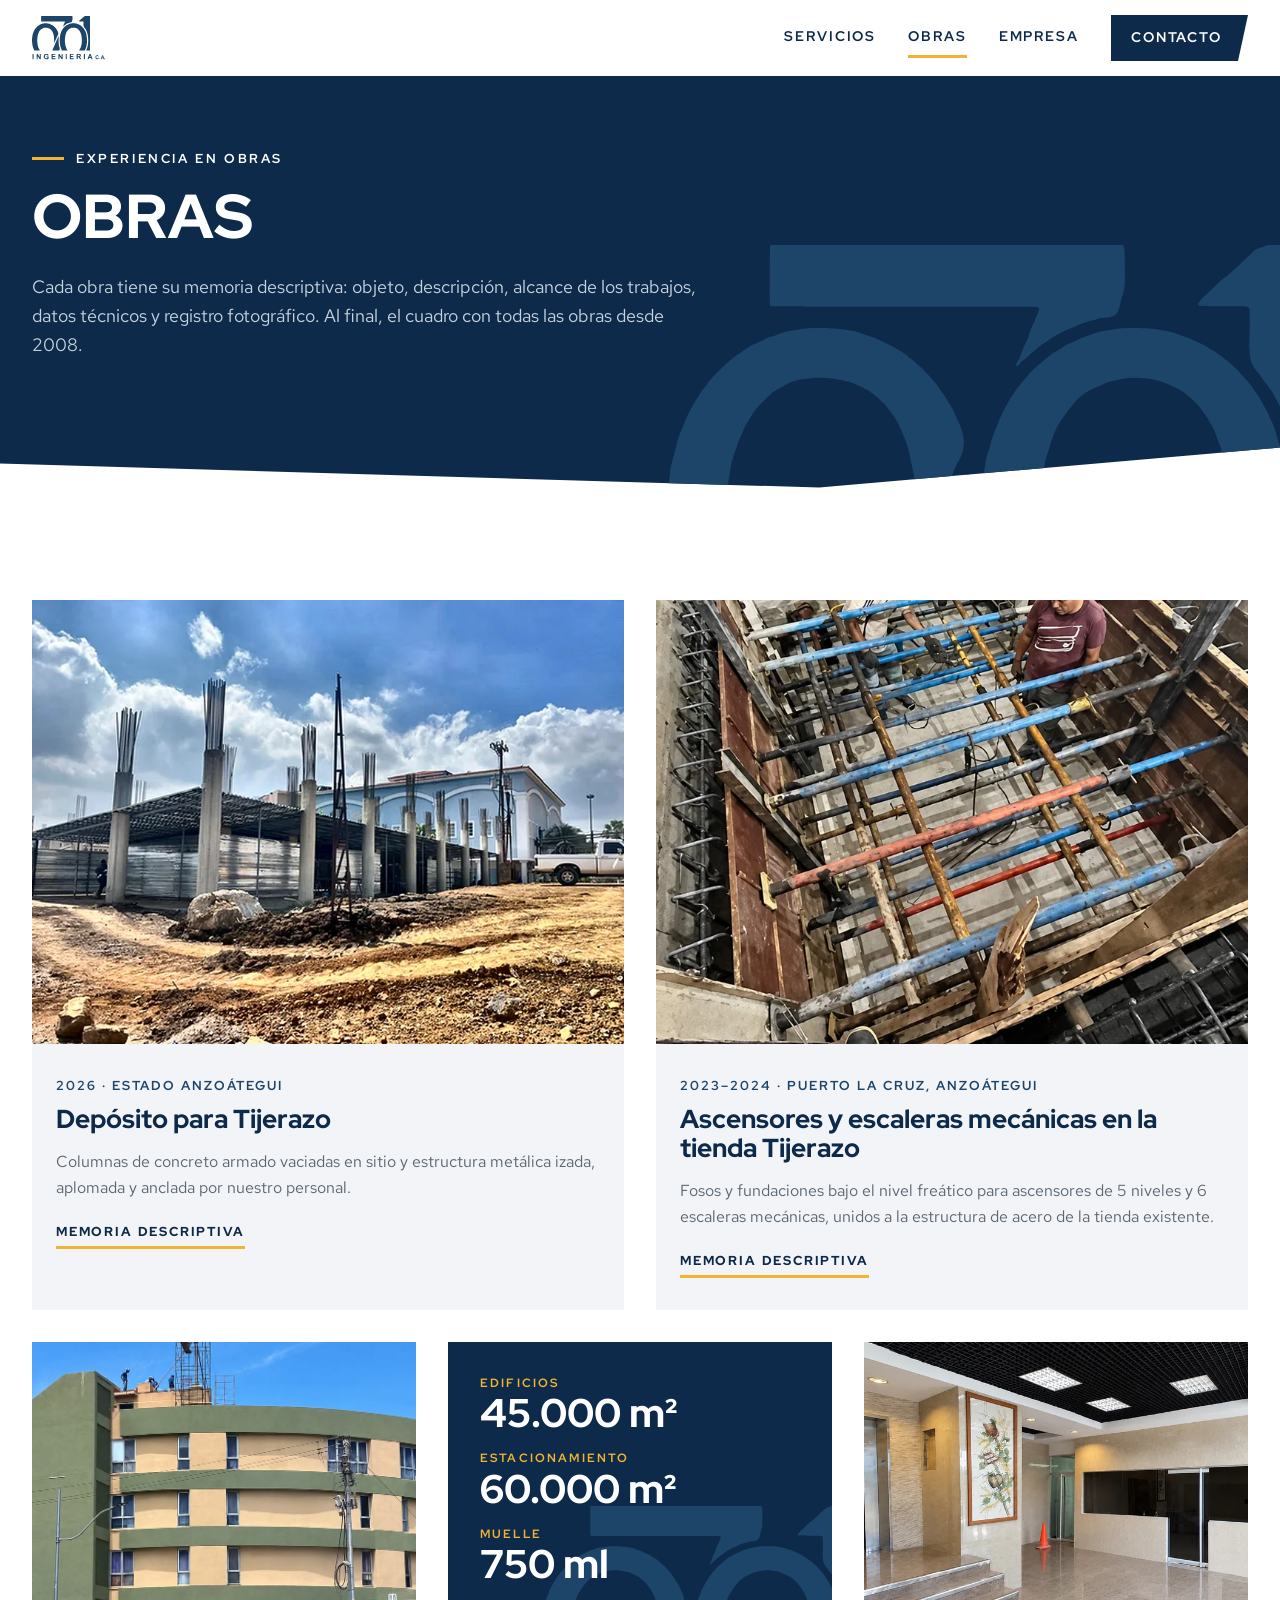
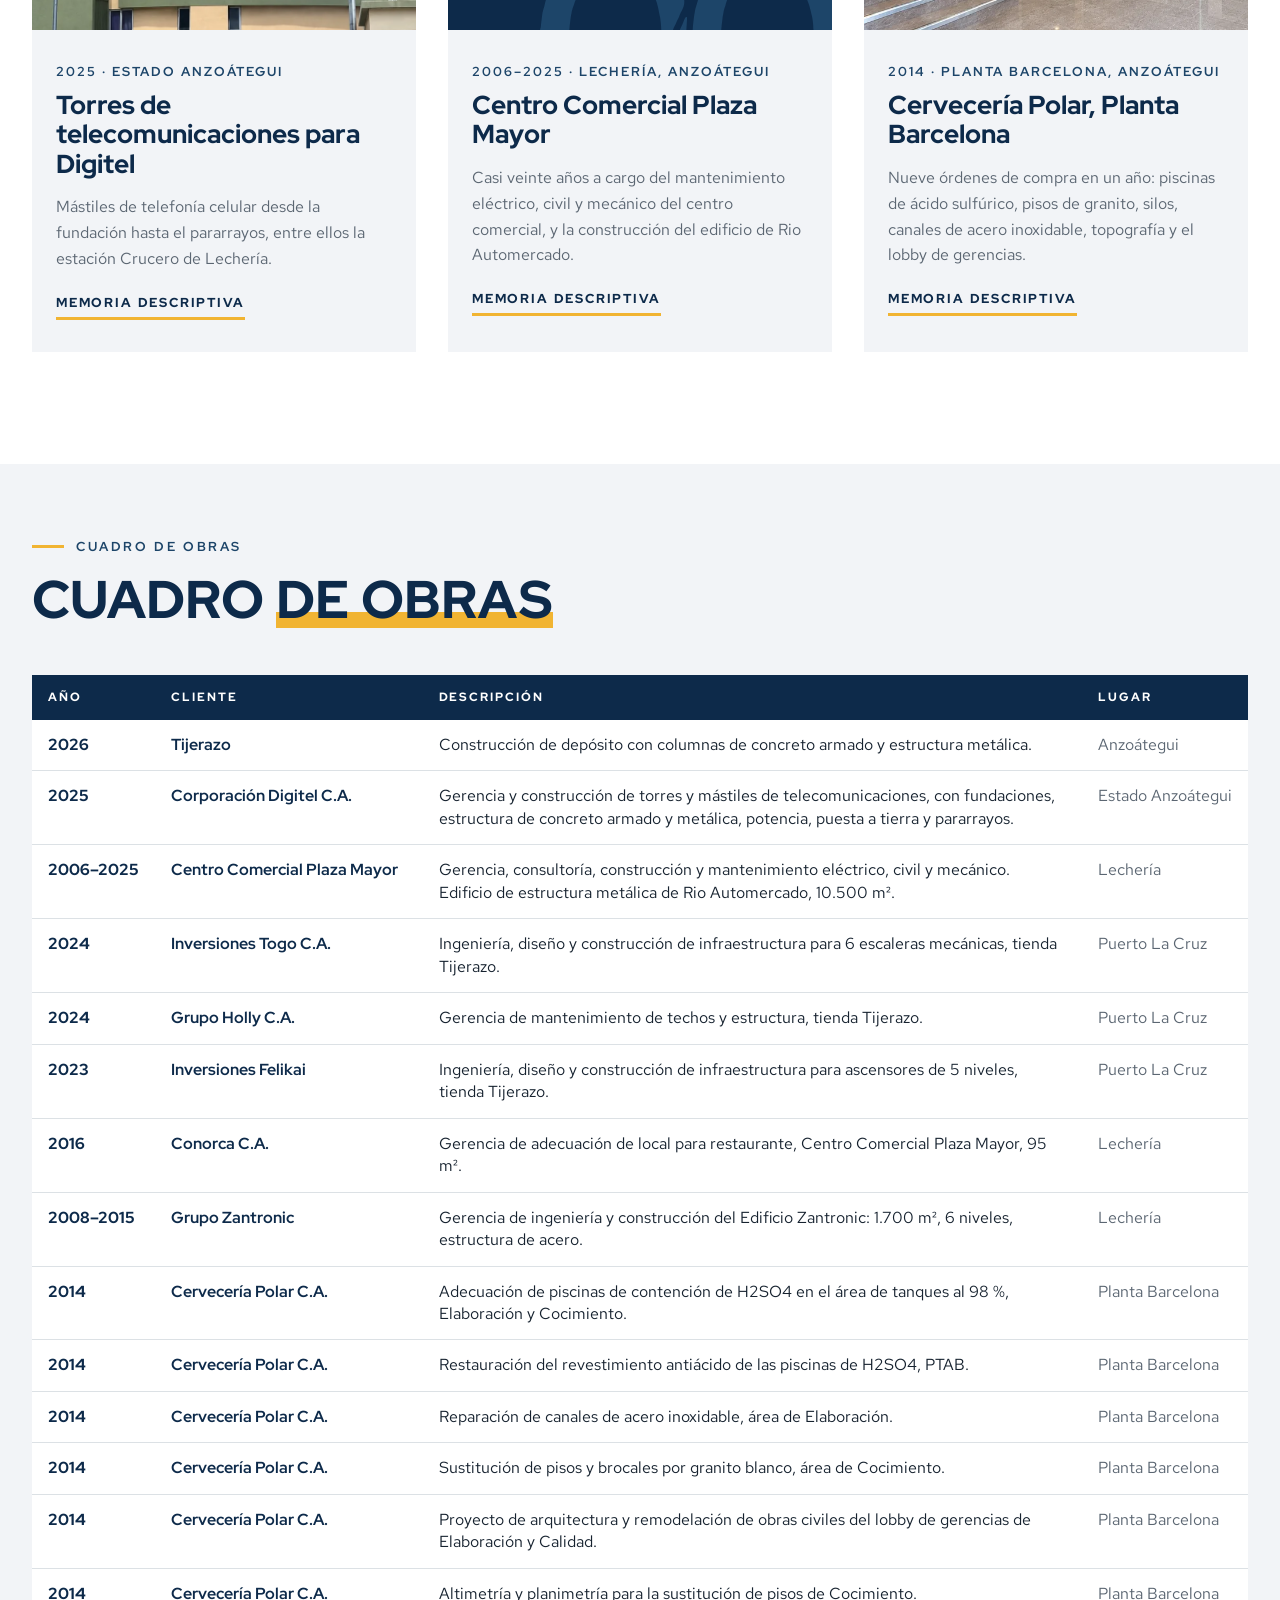
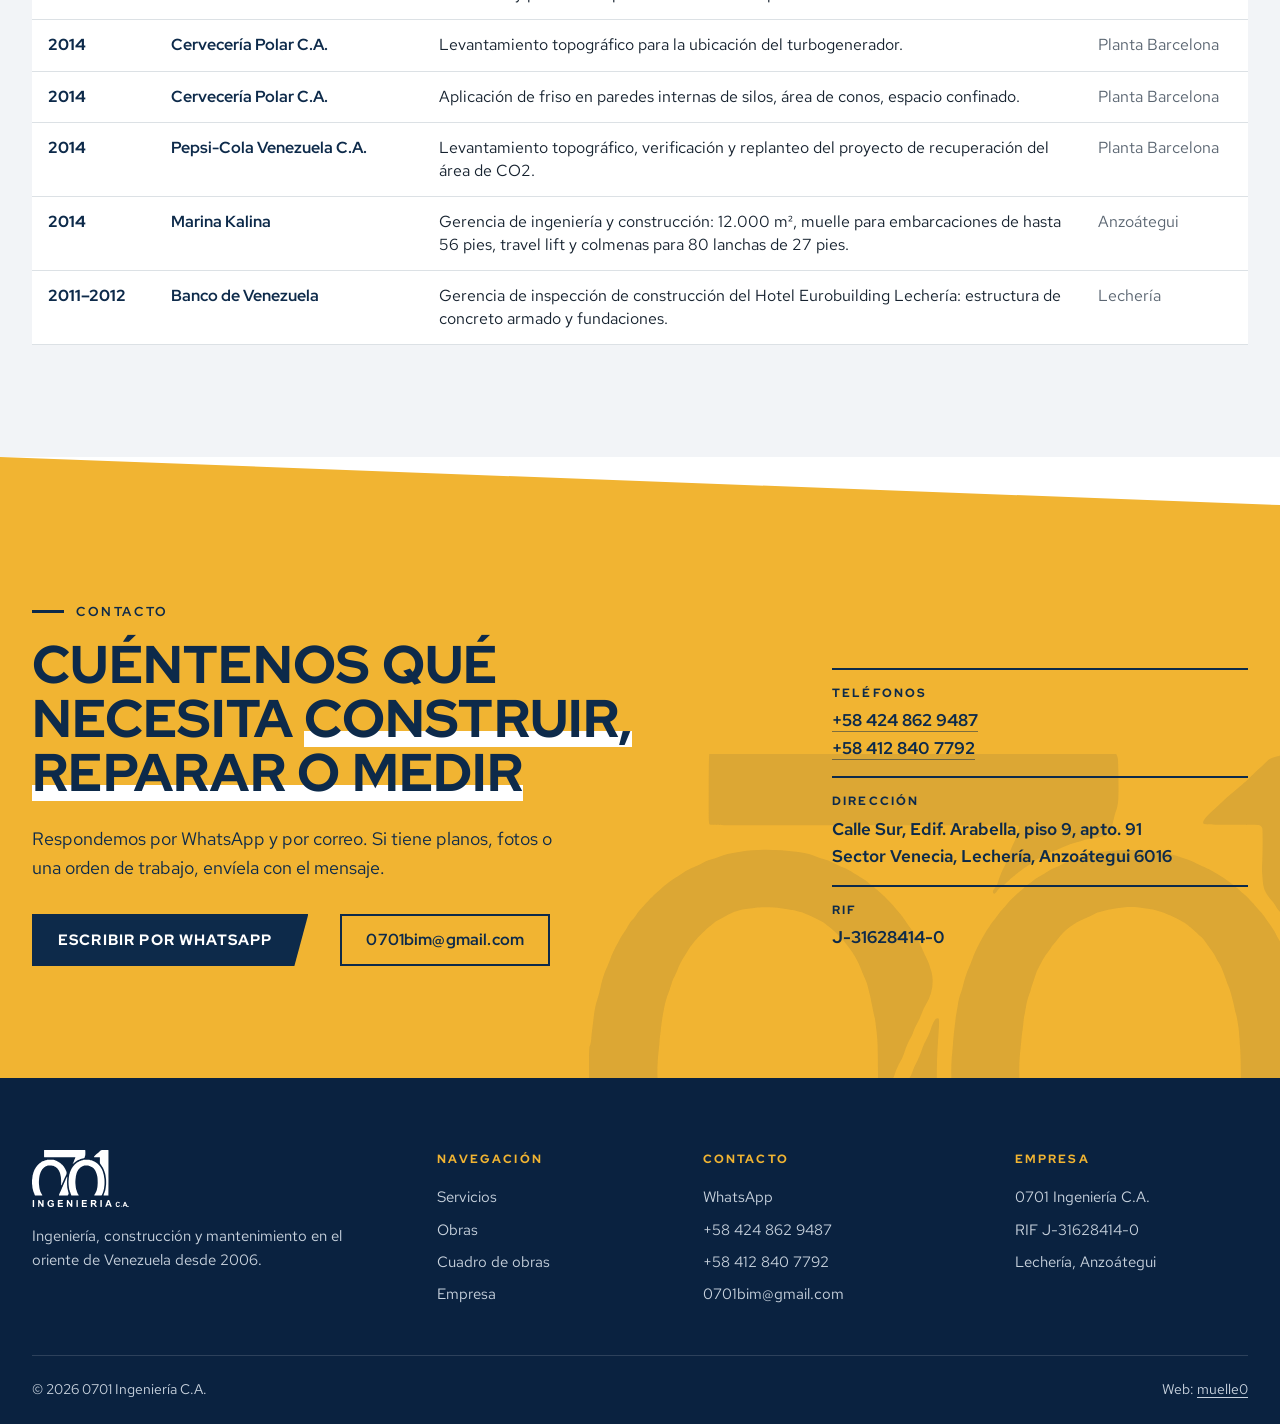
==== commit 48f26d42: "Fotos del brochure mejoradas con ChatGPT y revisadas una a una Co-Authored-By: Claude Opus 5.5 <nore" ====
--- a/public/obras/index.html
+++ b/public/obras/index.html
@@ -15,7 +15,7 @@
 <link rel="icon" href="../img/favicon-32.png" sizes="32x32" type="image/png">
 <link rel="apple-touch-icon" href="../img/apple-touch-icon.png">
 <link rel="preload" href="../fonts/redhat-display.woff2" as="font" type="font/woff2" crossorigin>
-<link rel="stylesheet" href="../css/estilos.css?v=10">
+<link rel="stylesheet" href="../css/estilos.css?v=11">
 </head>
 <body>
 <a class="saltar" href="#contenido">Saltar al contenido</a>
@@ -52,7 +52,7 @@
   </div>
 </a>
 <a class="obra-t" href="../obras/tienda-tijerazo-puerto-la-cruz/">
-  <div class="obra-t__media"><img class="obra-t__img" src="../img/fotos/tijerazo-foso-800.webp" srcset="../img/fotos/tijerazo-foso-800.webp 800w, ../img/fotos/tijerazo-foso-1600.webp 1600w" sizes="(min-width: 900px) 33vw, 100vw" width="1087" height="1600" alt="Foso y fundaciones bajo nivel freático" loading="lazy" decoding="async"></div>
+  <div class="obra-t__media"><img class="obra-t__img" src="../img/fotos/tijerazo-foso-800.webp" srcset="../img/fotos/tijerazo-foso-800.webp 800w, ../img/fotos/tijerazo-foso-1600.webp 1600w" sizes="(min-width: 900px) 33vw, 100vw" width="1033" height="1522" alt="Foso y fundaciones bajo nivel freático" loading="lazy" decoding="async"></div>
   <div class="obra-t__txt">
     <p class="obra-t__meta">2023–2024 · Puerto La Cruz, Anzoátegui</p>
     <h3>Ascensores y escaleras mecánicas en la tienda Tijerazo</h3>
@@ -61,7 +61,7 @@
   </div>
 </a>
 <a class="obra-t" href="../obras/torres-digitel/">
-  <div class="obra-t__media"><img class="obra-t__img" src="../img/fotos/digitel-crucero-800.webp" srcset="../img/fotos/digitel-crucero-800.webp 800w, ../img/fotos/digitel-crucero-1600.webp 1600w" sizes="(min-width: 900px) 33vw, 100vw" width="1200" height="1600" alt="Estación Crucero de Lechería en montaje" loading="lazy" decoding="async"></div>
+  <div class="obra-t__media"><img class="obra-t__img" src="../img/fotos/digitel-crucero-800.webp" srcset="../img/fotos/digitel-crucero-800.webp 800w, ../img/fotos/digitel-crucero-1600.webp 1600w" sizes="(min-width: 900px) 33vw, 100vw" width="1086" height="1448" alt="Estación Crucero de Lechería en montaje" loading="lazy" decoding="async"></div>
   <div class="obra-t__txt">
     <p class="obra-t__meta">2025 · Estado Anzoátegui</p>
     <h3>Torres de telecomunicaciones para Digitel</h3>
@@ -79,7 +79,7 @@
   </div>
 </a>
 <a class="obra-t" href="../obras/cerveceria-polar-barcelona/">
-  <div class="obra-t__media"><img class="obra-t__img" src="../img/fotos/polar-lobby-800.webp" srcset="../img/fotos/polar-lobby-800.webp 800w, ../img/fotos/polar-lobby-1600.webp 1600w" sizes="(min-width: 900px) 33vw, 100vw" width="1600" height="984" alt="Lobby de gerencias remodelado" loading="lazy" decoding="async"></div>
+  <div class="obra-t__media"><img class="obra-t__img" src="../img/fotos/polar-lobby-800.webp" srcset="../img/fotos/polar-lobby-800.webp 800w, ../img/fotos/polar-lobby-1600.webp 1600w" sizes="(min-width: 900px) 33vw, 100vw" width="1599" height="984" alt="Lobby de gerencias remodelado" loading="lazy" decoding="async"></div>
   <div class="obra-t__txt">
     <p class="obra-t__meta">2014 · Planta Barcelona, Anzoátegui</p>
     <h3>Cervecería Polar, Planta Barcelona</h3>
@@ -147,6 +147,6 @@
   <div class="env pie__base"><span>© 2026 0701 Ingeniería C.A.</span><span>Web: <a href="https://muelle0.com" rel="noopener">muelle0</a></span></div>
 </footer>
 <div class="visor" hidden><button class="visor__cerrar" type="button" aria-label="Cerrar">Cerrar</button><img alt=""><p class="visor__pie"></p></div>
-<script src="../js/main.js?v=10" defer></script>
+<script src="../js/main.js?v=11" defer></script>
 </body>
 </html>
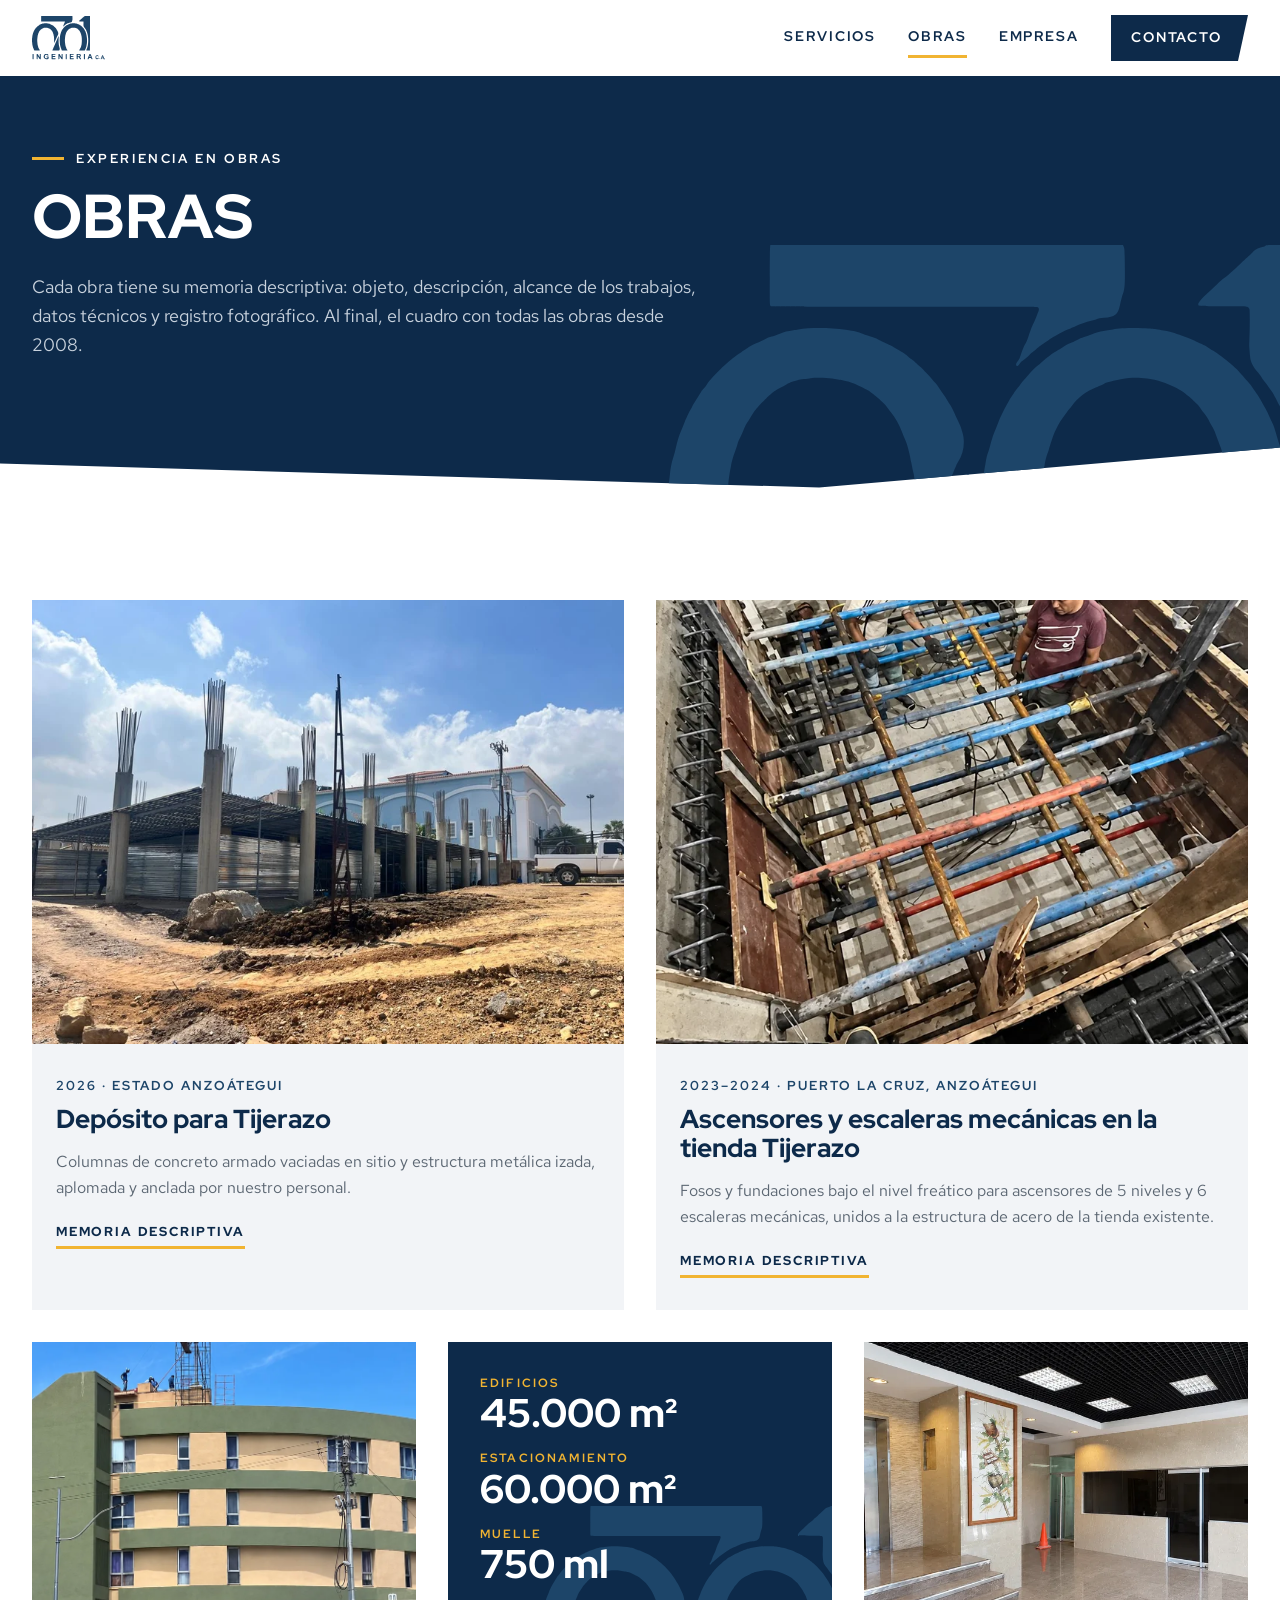
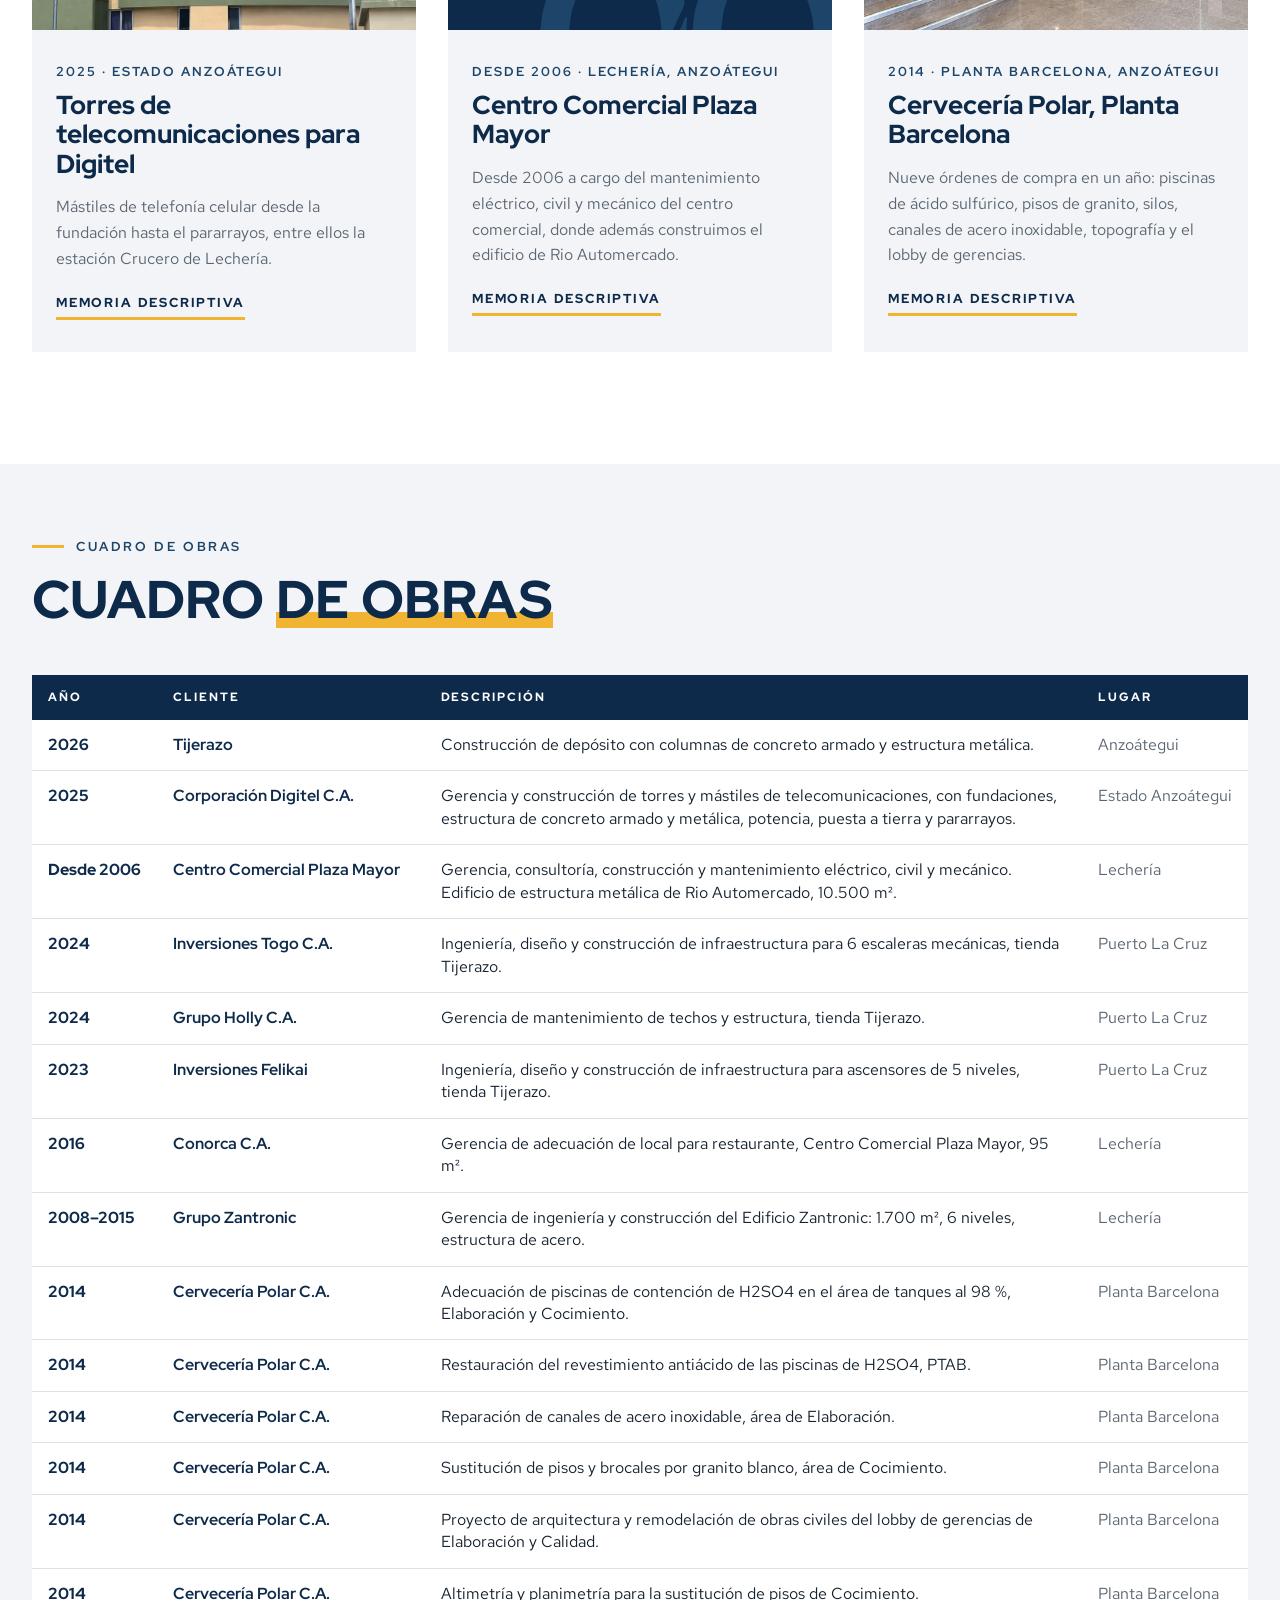
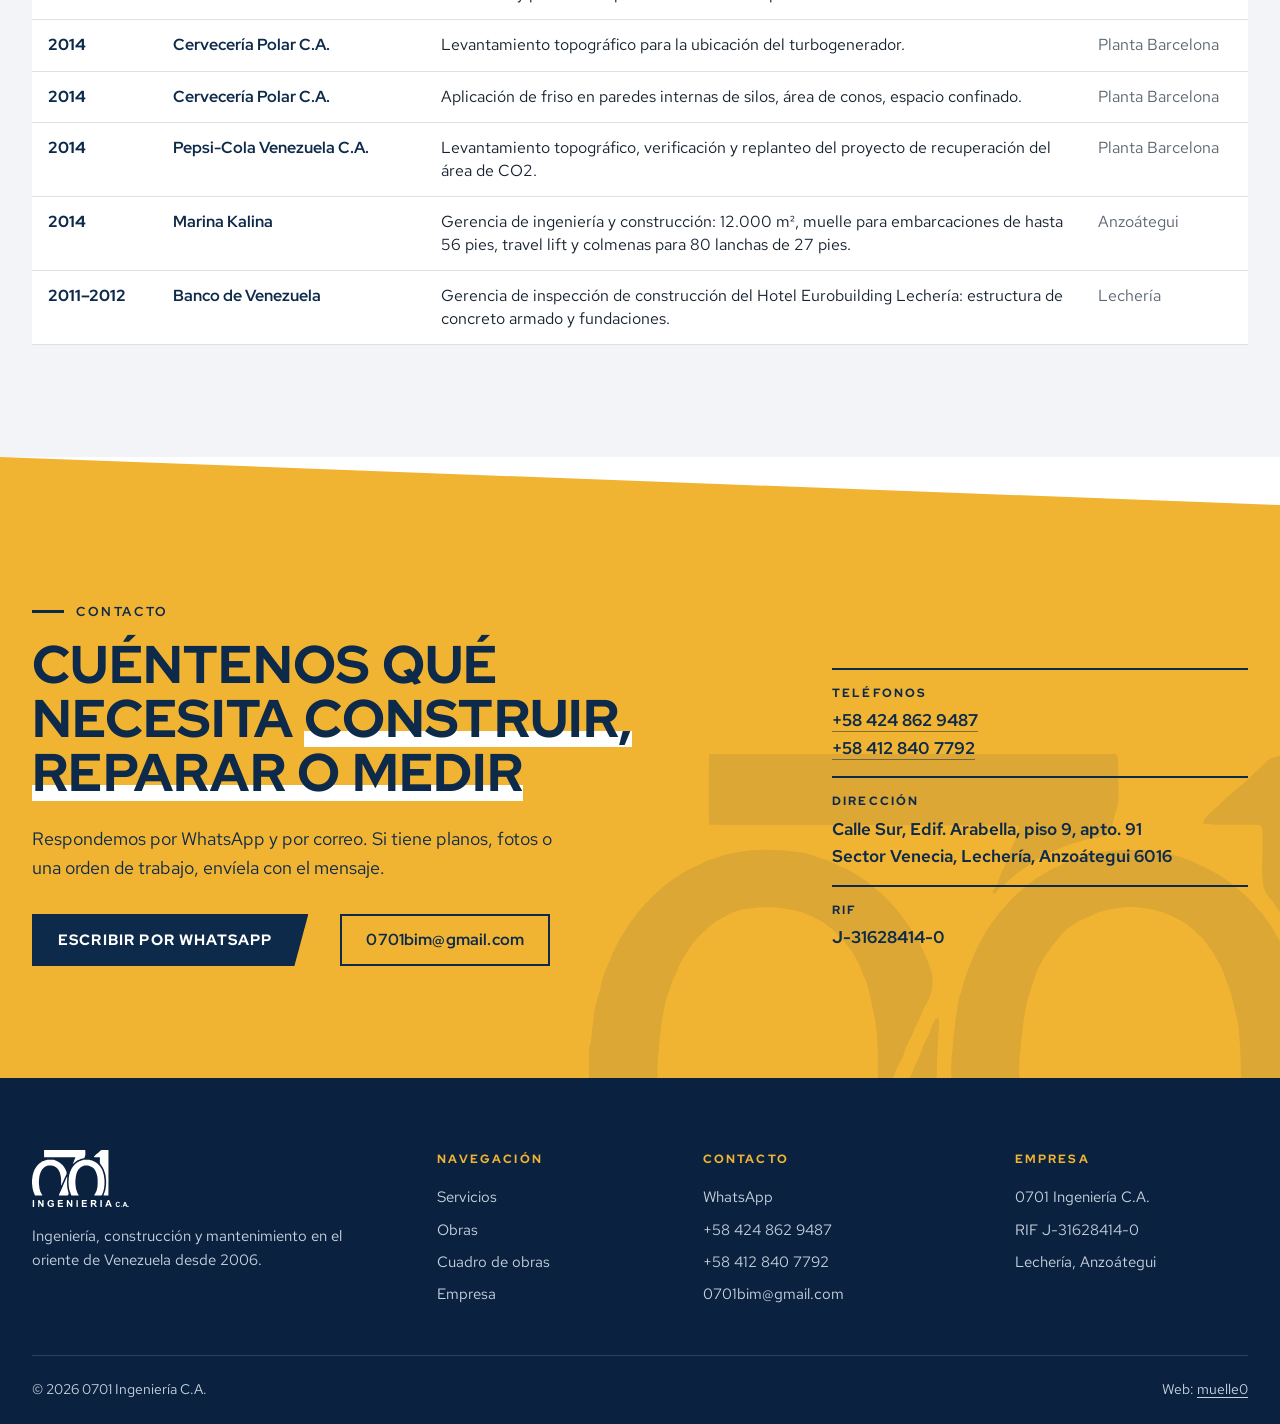
==== commit 6d00008f: "Fotos del teléfono sin procesar, Plaza Mayor en curso y caché de fotos versionada Co-Authored-By: Cl" ====
--- a/public/obras/index.html
+++ b/public/obras/index.html
@@ -15,7 +15,7 @@
 <link rel="icon" href="../img/favicon-32.png" sizes="32x32" type="image/png">
 <link rel="apple-touch-icon" href="../img/apple-touch-icon.png">
 <link rel="preload" href="../fonts/redhat-display.woff2" as="font" type="font/woff2" crossorigin>
-<link rel="stylesheet" href="../css/estilos.css?v=11">
+<link rel="stylesheet" href="../css/estilos.css?v=14">
 </head>
 <body>
 <a class="saltar" href="#contenido">Saltar al contenido</a>
@@ -43,7 +43,7 @@
 </section>
 <section class="obras obras--pag">
   <div class="env"><div class="obras__rejilla obras__rejilla--pag"><a class="obra-t" href="../obras/deposito-tijerazo/">
-  <div class="obra-t__media"><img class="obra-t__img" src="../img/fotos/deposito-columnas-800.webp" srcset="../img/fotos/deposito-columnas-800.webp 800w, ../img/fotos/deposito-columnas-1600.webp 1600w" sizes="(min-width: 900px) 33vw, 100vw" width="1600" height="1200" alt="Columnas de concreto armado con cabillas de espera y nave metálica" loading="lazy" decoding="async"></div>
+  <div class="obra-t__media"><img class="obra-t__img" src="../img/fotos/deposito-columnas-800.webp?v=14" srcset="../img/fotos/deposito-columnas-800.webp?v=14 800w, ../img/fotos/deposito-columnas-1600.webp?v=14 1600w" sizes="(min-width: 900px) 33vw, 100vw" width="1080" height="810" alt="Columnas de concreto armado con cabillas de espera y nave metálica" loading="lazy" decoding="async"></div>
   <div class="obra-t__txt">
     <p class="obra-t__meta">2026 · Estado Anzoátegui</p>
     <h3>Depósito para Tijerazo</h3>
@@ -52,7 +52,7 @@
   </div>
 </a>
 <a class="obra-t" href="../obras/tienda-tijerazo-puerto-la-cruz/">
-  <div class="obra-t__media"><img class="obra-t__img" src="../img/fotos/tijerazo-foso-800.webp" srcset="../img/fotos/tijerazo-foso-800.webp 800w, ../img/fotos/tijerazo-foso-1600.webp 1600w" sizes="(min-width: 900px) 33vw, 100vw" width="1033" height="1522" alt="Foso y fundaciones bajo nivel freático" loading="lazy" decoding="async"></div>
+  <div class="obra-t__media"><img class="obra-t__img" src="../img/fotos/tijerazo-foso-800.webp?v=14" srcset="../img/fotos/tijerazo-foso-800.webp?v=14 800w, ../img/fotos/tijerazo-foso-1600.webp?v=14 1600w" sizes="(min-width: 900px) 33vw, 100vw" width="1033" height="1522" alt="Foso y fundaciones bajo nivel freático" loading="lazy" decoding="async"></div>
   <div class="obra-t__txt">
     <p class="obra-t__meta">2023–2024 · Puerto La Cruz, Anzoátegui</p>
     <h3>Ascensores y escaleras mecánicas en la tienda Tijerazo</h3>
@@ -61,7 +61,7 @@
   </div>
 </a>
 <a class="obra-t" href="../obras/torres-digitel/">
-  <div class="obra-t__media"><img class="obra-t__img" src="../img/fotos/digitel-crucero-800.webp" srcset="../img/fotos/digitel-crucero-800.webp 800w, ../img/fotos/digitel-crucero-1600.webp 1600w" sizes="(min-width: 900px) 33vw, 100vw" width="1086" height="1448" alt="Estación Crucero de Lechería en montaje" loading="lazy" decoding="async"></div>
+  <div class="obra-t__media"><img class="obra-t__img" src="../img/fotos/digitel-crucero-800.webp?v=14" srcset="../img/fotos/digitel-crucero-800.webp?v=14 800w, ../img/fotos/digitel-crucero-1600.webp?v=14 1600w" sizes="(min-width: 900px) 33vw, 100vw" width="1086" height="1448" alt="Estación Crucero de Lechería en montaje" loading="lazy" decoding="async"></div>
   <div class="obra-t__txt">
     <p class="obra-t__meta">2025 · Estado Anzoátegui</p>
     <h3>Torres de telecomunicaciones para Digitel</h3>
@@ -72,14 +72,14 @@
 <a class="obra-t" href="../obras/plaza-mayor/">
   <div class="obra-t__media"><div class="obra-t__plano"><svg class="obra-t__marca" aria-hidden="true" focusable="false" xmlns="http://www.w3.org/2000/svg" viewBox="0 0 327 196"><path fill="currentColor" fill-rule="evenodd" d="M115.90,192.61C113.43,192.51 113.23,192.13 114.29,189.51C114.61,188.71 114.98,187.73 115.10,187.35C115.41,186.39 116.93,182.87 117.78,181.10C118.55,179.52 119.02,178.37 119.75,176.30C120.02,175.56 120.67,174.07 121.20,172.99C121.73,171.92 122.42,170.39 122.74,169.59C123.06,168.80 123.62,167.59 124.00,166.90C124.65,165.70 125.65,163.38 126.28,161.60C127.00,159.55 127.77,157.76 128.41,156.65C129.20,155.27 129.37,154.86 130.30,152.25C130.74,151.00 131.39,149.48 132.19,147.81C133.33,145.46 134.03,143.79 135.02,141.05C135.23,140.44 135.64,139.52 135.92,139.00C136.20,138.48 136.60,137.73 136.82,137.34C137.03,136.94 137.49,135.86 137.84,134.94C138.52,133.12 138.62,132.89 139.62,131.00C140.39,129.55 140.94,128.23 141.76,125.85C142.19,124.61 142.68,123.49 143.58,121.71C144.58,119.73 144.95,118.85 145.61,116.96C146.82,113.48 147.64,112.29 148.63,112.54C149.23,112.69 149.23,113.41 148.50,124.05C147.89,133.00 148.00,146.20 148.75,153.35C148.83,154.12 148.97,155.69 149.05,156.85C149.15,158.14 149.32,159.53 149.50,160.45C149.66,161.28 149.88,162.47 149.99,163.10C150.10,163.73 150.35,164.75 150.54,165.35C151.00,166.82 151.75,169.74 151.95,170.85C152.04,171.34 152.25,172.27 152.41,172.90C155.51,184.61 155.49,183.99 152.89,189.28C151.18,192.76 153.22,192.39 135.30,192.50C127.35,192.55 120.06,192.61 119.10,192.63C118.14,192.65 116.70,192.64 115.90,192.61ZM13.67,192.45C12.68,192.13 11.87,190.67 10.36,186.50C10.05,185.65 9.68,184.68 9.55,184.35C9.41,184.02 9.04,182.96 8.71,182.00C8.07,180.11 7.90,179.72 7.18,178.40C6.68,177.47 5.50,173.95 5.05,172.04C4.91,171.44 4.64,170.43 4.45,169.80C4.26,169.17 4.04,168.33 3.95,167.95C3.86,167.56 3.62,166.71 3.41,166.05C2.81,164.21 2.13,160.97 2.00,159.40C1.88,158.03 1.36,153.20 1.20,152.00C1.15,151.64 1.09,150.72 1.05,149.95C0.94,147.55 0.65,145.89 0.19,145.12C-0.15,144.53 -0.10,125.06 0.25,124.46C0.63,123.81 0.87,122.71 0.99,120.95C1.14,119.01 1.24,118.07 1.55,115.80C1.69,114.84 1.86,113.35 1.94,112.50C2.20,109.74 2.73,107.03 3.45,104.80C4.04,102.97 4.53,101.14 4.90,99.40C5.48,96.62 6.45,93.47 7.27,91.66C7.85,90.38 8.79,88.09 9.28,86.74C9.75,85.47 11.25,82.25 11.74,81.46C11.98,81.07 12.47,80.16 12.83,79.44C13.20,78.71 13.95,77.43 14.52,76.58C15.09,75.74 15.88,74.46 16.29,73.75C16.70,73.03 17.17,72.21 17.34,71.92C17.51,71.62 18.06,70.97 18.55,70.47C19.19,69.82 19.66,69.21 20.15,68.41C20.65,67.61 21.20,66.90 22.05,65.98C22.71,65.27 23.45,64.45 23.70,64.16C24.73,62.94 27.82,59.83 28.65,59.17C29.14,58.77 30.07,57.96 30.70,57.37C32.19,55.97 35.44,53.50 37.13,52.51C37.85,52.07 38.90,51.40 39.45,51.00C41.26,49.70 42.54,49.01 45.25,47.88C45.91,47.61 47.21,46.99 48.15,46.50C49.91,45.59 50.76,45.25 51.95,44.95C52.66,44.77 54.45,44.13 56.25,43.42C57.79,42.81 59.92,42.30 62.55,41.91C63.27,41.80 64.37,41.62 65.00,41.51C70.76,40.51 80.71,40.57 88.24,41.65C92.91,42.32 93.93,42.57 96.92,43.76C97.94,44.17 99.36,44.65 100.07,44.84C101.97,45.35 102.66,45.62 104.65,46.65C105.64,47.17 107.15,47.89 108.00,48.25C110.43,49.31 111.31,49.75 112.32,50.43C112.83,50.78 113.52,51.22 113.85,51.40C114.38,51.70 116.19,52.81 117.68,53.77C117.97,53.95 118.53,54.40 118.92,54.77C119.32,55.13 120.10,55.77 120.65,56.19C121.20,56.60 122.10,57.35 122.64,57.85C123.19,58.34 124.19,59.21 124.87,59.78C125.54,60.35 126.10,60.85 126.10,60.91C126.10,60.96 126.82,61.73 127.70,62.61C128.59,63.50 129.75,64.77 130.29,65.43C130.83,66.10 131.60,67.01 132.00,67.45C133.08,68.63 133.40,69.05 134.83,71.20C135.55,72.27 136.42,73.54 136.78,74.03C137.13,74.51 137.67,75.36 137.97,75.93C138.27,76.49 138.84,77.40 139.23,77.95C140.09,79.16 141.09,81.07 141.85,82.93C142.16,83.69 142.90,85.30 143.50,86.51C144.10,87.72 144.71,89.10 144.86,89.58C145.00,90.06 145.32,91.09 145.57,91.86C147.08,96.65 146.30,102.13 143.46,106.64C143.16,107.13 142.77,107.87 142.59,108.29C142.42,108.71 142.12,109.41 141.93,109.85C141.74,110.29 141.36,111.22 141.10,111.92C140.83,112.62 140.30,113.76 139.90,114.45C139.03,115.99 138.61,116.90 138.08,118.40C137.61,119.73 137.59,119.79 136.74,121.25C135.99,122.55 135.12,124.58 134.31,126.94C133.57,129.07 133.36,129.53 132.45,131.15C131.70,132.46 130.57,135.10 130.05,136.74C129.89,137.23 129.27,138.62 128.65,139.84C127.65,141.83 126.82,143.85 125.94,146.42C125.34,148.19 124.30,149.40 123.71,149.03C123.16,148.69 123.11,147.67 123.06,135.85C123.02,124.84 122.93,122.63 122.40,117.80C121.87,113.09 121.84,112.90 121.51,111.74C121.35,111.19 121.08,109.96 120.91,109.00C120.73,108.04 120.51,106.91 120.40,106.50C120.30,106.09 120.12,105.19 120.00,104.50C119.89,103.81 119.66,102.77 119.50,102.18C119.34,101.60 119.10,100.63 118.96,100.03C118.60,98.41 118.05,96.80 117.40,95.40C117.08,94.71 116.40,93.07 115.89,91.75C114.48,88.13 112.73,85.06 110.40,82.10C109.90,81.47 109.14,80.45 108.70,79.85C107.73,78.50 107.36,78.09 106.40,77.28C105.98,76.93 105.23,76.22 104.73,75.69C104.22,75.17 103.44,74.47 102.99,74.14C102.54,73.82 101.67,73.15 101.06,72.67C99.74,71.62 99.20,71.32 95.26,69.41C92.09,67.88 90.79,67.38 88.80,66.95C88.17,66.82 87.24,66.59 86.73,66.46C86.22,66.32 85.19,66.14 84.43,66.05C83.67,65.96 82.40,65.78 81.60,65.64C78.88,65.18 73.53,65.08 70.95,65.44C70.40,65.52 68.94,65.72 67.70,65.89C66.46,66.06 65.22,66.26 64.95,66.34C61.41,67.32 60.83,67.55 58.30,69.00C57.56,69.42 56.30,70.09 55.50,70.48C54.39,71.03 53.85,71.36 53.20,71.91C52.73,72.31 51.82,73.05 51.17,73.58C50.51,74.10 49.73,74.80 49.42,75.14C49.10,75.47 48.27,76.31 47.57,76.99C46.87,77.67 46.01,78.57 45.66,78.99C45.31,79.41 44.67,80.15 44.23,80.64C43.73,81.18 43.20,81.92 42.85,82.54C42.53,83.09 41.72,84.41 41.04,85.47C39.04,88.58 38.86,88.93 37.75,91.80C37.44,92.60 36.88,93.81 36.51,94.50C35.73,95.94 35.53,96.44 35.10,97.94C34.69,99.36 33.92,101.63 33.47,102.70C33.07,103.66 32.19,106.97 31.95,108.40C31.86,108.92 31.66,110.00 31.50,110.80C31.26,111.99 30.82,115.22 30.54,117.90C30.51,118.20 30.40,119.01 30.30,119.70C30.20,120.39 30.09,121.49 30.05,122.15C30.02,122.81 29.84,124.70 29.65,126.35C29.24,129.99 29.04,134.24 29.14,137.25C29.20,139.28 29.45,143.29 29.55,143.80C29.59,144.05 30.03,148.82 30.15,150.35C30.24,151.49 30.58,154.57 30.75,155.80C30.83,156.38 30.97,157.49 31.05,158.27C31.13,159.05 31.28,160.08 31.39,160.57C31.50,161.05 31.75,162.33 31.95,163.40C32.44,166.05 32.85,167.62 33.79,170.45C34.22,171.77 34.72,173.39 34.90,174.05C35.27,175.44 35.89,176.90 36.66,178.21C37.19,179.11 37.48,179.69 38.80,182.47C39.44,183.81 39.71,184.24 40.70,185.50C41.43,186.42 41.50,186.54 42.64,188.95C43.72,191.22 43.74,191.87 42.76,192.31C42.15,192.58 14.48,192.71 13.67,192.45ZM167.95,192.51C167.46,192.39 167.05,192.13 166.70,191.74C165.91,190.83 163.82,186.00 163.14,183.50C162.81,182.32 161.95,180.02 161.34,178.73C160.66,177.27 160.57,177.02 159.70,174.14C159.26,172.68 158.72,171.03 158.51,170.47C157.73,168.39 157.12,166.01 156.95,164.35C156.91,164.02 156.71,162.87 156.50,161.80C156.28,160.73 156.04,159.15 155.95,158.30C155.87,157.45 155.73,156.25 155.65,155.65C155.36,153.35 155.11,150.89 155.00,149.25C154.91,147.66 154.74,145.34 154.34,139.90C154.15,137.33 154.28,130.05 154.56,128.20C154.63,127.68 154.79,125.92 154.90,124.30C155.10,121.40 155.32,119.12 155.70,115.95C155.81,115.07 155.97,113.74 156.05,113.00C156.13,112.26 156.33,110.95 156.49,110.10C156.65,109.25 156.86,108.03 156.95,107.40C157.28,105.12 157.75,103.17 158.35,101.60C158.54,101.10 158.97,99.67 159.30,98.42C160.04,95.64 160.91,92.91 161.37,91.90C161.75,91.08 162.73,88.63 163.51,86.52C164.58,83.67 168.24,76.63 169.80,74.45C170.11,74.01 170.62,73.22 170.93,72.70C171.24,72.18 171.93,71.25 172.46,70.65C172.99,70.05 173.79,69.01 174.23,68.35C174.72,67.61 175.42,66.75 176.05,66.10C176.61,65.52 177.50,64.53 178.02,63.90C179.42,62.22 181.46,60.18 182.95,58.99C183.67,58.42 184.64,57.57 185.12,57.09C185.60,56.61 186.39,55.95 186.87,55.61C187.35,55.28 188.21,54.63 188.77,54.17C190.11,53.06 190.09,53.07 191.95,52.03C192.83,51.53 194.09,50.78 194.75,50.35C196.27,49.36 197.47,48.72 198.79,48.20C199.36,47.98 200.69,47.35 201.74,46.81C203.18,46.07 204.08,45.69 205.40,45.25C206.36,44.93 207.82,44.42 208.65,44.12C209.47,43.82 210.49,43.45 210.91,43.29C212.31,42.78 214.71,42.21 216.35,42.00C217.23,41.89 218.67,41.67 219.55,41.51C222.65,40.94 228.22,40.70 233.95,40.89C238.67,41.04 239.18,41.08 240.85,41.41C241.67,41.57 243.29,41.84 244.43,42.00C246.70,42.33 248.65,42.79 250.11,43.34C250.63,43.53 252.02,44.01 253.20,44.41C255.67,45.23 257.09,45.79 258.65,46.58C259.25,46.88 260.29,47.36 260.95,47.65C264.63,49.27 265.46,49.70 267.01,50.82C267.43,51.12 268.28,51.64 268.91,51.99C270.44,52.82 275.50,56.61 277.13,58.14C277.80,58.77 278.78,59.62 279.30,60.03C279.84,60.45 280.53,61.10 280.90,61.55C281.26,61.99 281.99,62.80 282.52,63.37C283.05,63.93 283.88,64.86 284.36,65.42C284.85,65.99 285.63,66.88 286.11,67.40C286.58,67.92 287.37,68.91 287.85,69.60C290.50,73.35 291.56,74.95 292.11,76.04C292.78,77.35 293.62,78.86 294.72,80.73C295.11,81.38 295.64,82.46 295.92,83.13C296.19,83.80 296.90,85.34 297.50,86.55C298.30,88.18 298.67,89.04 298.90,89.87C299.07,90.49 299.32,91.32 299.46,91.72C299.59,92.12 299.89,93.12 300.11,93.95C300.33,94.78 300.87,96.51 301.30,97.80C302.18,100.44 302.81,102.81 303.05,104.45C303.14,105.05 303.35,106.16 303.50,106.90C303.86,108.56 303.96,109.17 304.10,110.45C304.16,111.00 304.36,112.40 304.55,113.55C304.74,114.70 304.97,116.26 305.05,117.00C305.14,117.74 305.34,119.03 305.50,119.85C306.23,123.62 306.55,129.73 306.47,138.15C306.40,145.13 306.10,150.02 305.60,152.49C305.43,153.28 305.19,154.76 305.04,155.79C304.90,156.81 304.68,158.28 304.55,159.05C304.41,159.82 304.21,161.21 304.10,162.15C303.99,163.08 303.74,164.54 303.55,165.40C303.36,166.25 303.11,167.55 303.00,168.29C302.70,170.12 302.02,172.61 301.42,174.05C301.14,174.71 300.49,176.65 299.96,178.35C298.61,182.77 298.26,183.66 297.09,185.70C296.83,186.17 296.42,187.00 296.19,187.55C294.35,192.00 293.94,192.23 287.60,192.28C286.36,192.29 280.72,192.37 275.05,192.46C269.38,192.54 264.58,192.59 264.36,192.55C262.72,192.30 262.69,190.92 264.27,188.45C264.65,187.84 265.49,186.33 266.13,185.09C266.77,183.85 267.71,182.21 268.20,181.44C269.22,179.88 270.46,177.43 271.10,175.70C271.34,175.07 271.68,174.21 271.87,173.80C272.64,172.13 272.92,171.42 273.30,170.11C273.85,168.19 274.56,165.23 274.85,163.56C274.99,162.79 275.28,161.54 275.50,160.80C275.74,159.97 275.96,158.95 276.05,158.15C276.14,157.44 276.30,156.33 276.41,155.70C276.71,153.85 276.89,152.02 277.00,149.40C277.10,146.99 277.17,145.95 277.41,142.95C277.70,139.39 277.53,127.21 277.15,124.15C277.12,123.93 277.06,122.78 277.00,121.60C276.82,117.68 276.08,112.63 275.35,110.28C275.21,109.85 274.99,108.92 274.85,108.21C274.71,107.50 274.51,106.60 274.40,106.22C274.29,105.84 274.11,105.09 274.00,104.56C273.64,102.91 272.82,100.16 272.42,99.23C272.20,98.75 271.84,97.81 271.61,97.16C271.38,96.50 271.02,95.51 270.80,94.96C270.59,94.40 270.20,93.36 269.94,92.65C269.39,91.11 268.91,90.12 268.03,88.72C267.68,88.15 267.21,87.31 267.01,86.86C266.45,85.65 265.66,84.40 264.30,82.59C263.64,81.71 262.74,80.46 262.31,79.82C261.50,78.63 261.11,78.19 260.05,77.36C259.72,77.10 259.12,76.52 258.71,76.08C258.30,75.64 257.49,74.91 256.91,74.46C256.33,74.02 255.43,73.27 254.90,72.81C252.14,70.39 243.37,66.60 239.21,66.05C238.57,65.96 237.31,65.78 236.40,65.65C231.71,64.96 228.89,65.01 223.42,65.91C220.62,66.36 216.05,67.57 215.45,68.01C215.12,68.25 212.71,69.37 211.40,69.90C206.30,71.95 202.31,74.99 199.46,78.97C199.11,79.45 198.52,80.19 198.15,80.60C197.78,81.01 197.11,81.89 196.67,82.55C196.23,83.21 195.50,84.22 195.05,84.80C193.95,86.20 192.82,88.18 190.94,92.00C190.45,92.98 188.51,98.78 188.00,100.78C187.94,101.02 187.69,101.71 187.45,102.33C186.90,103.75 186.26,106.22 186.05,107.76C185.96,108.41 185.76,109.53 185.60,110.25C185.29,111.65 185.19,112.35 184.95,114.60C184.86,115.40 184.66,117.06 184.50,118.30C184.33,119.54 184.15,121.11 184.10,121.80C184.04,122.49 183.86,124.31 183.70,125.85C183.32,129.47 183.20,131.74 183.20,135.52C183.20,139.14 183.25,140.09 183.80,145.85C183.85,146.40 183.99,147.99 184.10,149.38C184.21,150.77 184.41,152.68 184.55,153.63C184.69,154.58 184.89,156.19 185.00,157.23C185.11,158.26 185.34,159.77 185.51,160.58C185.67,161.39 185.89,162.59 186.00,163.25C186.28,164.90 186.83,166.82 187.39,168.14C187.89,169.31 188.39,170.77 189.40,174.05C190.21,176.69 190.66,177.95 191.62,180.30C192.84,183.28 192.99,183.56 194.88,186.40C197.72,190.66 198.08,191.67 196.97,192.27C196.53,192.52 168.90,192.74 167.95,192.51ZM303.23,192.41C302.52,192.08 302.31,191.27 302.65,190.14C302.73,189.87 302.90,189.13 303.04,188.50C303.32,187.16 304.36,183.84 304.84,182.72C305.03,182.30 305.48,181.25 305.85,180.40C306.22,179.55 306.77,178.11 307.07,177.20C307.37,176.29 307.88,174.91 308.21,174.13C308.95,172.36 309.62,169.97 310.01,167.70C310.17,166.74 310.42,165.39 310.55,164.70C310.68,164.01 310.86,162.80 310.95,162.00C311.03,161.20 311.26,159.49 311.45,158.20C311.63,156.91 311.86,155.11 311.94,154.20C312.03,153.29 312.28,151.45 312.50,150.10C313.03,146.88 313.11,145.55 313.17,137.65C313.25,127.89 313.03,123.72 312.26,120.03C312.18,119.65 312.04,118.62 311.95,117.74C311.87,116.87 311.66,115.30 311.49,114.27C311.33,113.24 311.11,111.57 311.00,110.57C310.90,109.57 310.65,108.01 310.46,107.10C310.27,106.19 310.04,104.91 309.95,104.25C309.76,102.83 308.93,99.47 308.51,98.34C308.18,97.50 307.65,95.71 307.06,93.50C306.49,91.40 305.72,89.14 305.24,88.18C305.00,87.71 304.63,86.80 304.41,86.18C304.20,85.55 303.84,84.57 303.62,83.99C303.39,83.42 303.05,82.50 302.84,81.95C302.44,80.86 301.62,79.17 301.02,78.18C300.81,77.83 300.09,76.45 299.42,75.10C298.43,73.10 298.06,72.46 297.40,71.60C296.96,71.02 296.19,69.97 295.71,69.25C295.22,68.53 294.42,67.48 293.92,66.90C293.36,66.27 292.77,65.44 292.41,64.79C292.06,64.19 291.45,63.33 291.00,62.80C288.11,59.47 287.15,57.47 286.90,54.28C286.84,53.49 286.72,52.04 286.64,51.05C286.51,49.59 286.50,48.90 286.59,47.40C286.83,43.05 286.90,32.82 286.69,31.72C286.57,31.10 286.15,30.56 285.67,30.41C285.02,30.21 283.93,30.18 273.35,30.11C260.89,30.02 261.51,30.08 261.50,29.00C261.50,28.25 263.42,25.94 265.61,24.06C267.27,22.63 268.71,21.29 270.75,19.30C272.15,17.93 273.07,17.12 274.25,16.25C275.17,15.57 276.38,14.55 277.10,13.86C277.79,13.19 278.73,12.35 279.20,12.00C279.67,11.65 280.61,10.80 281.31,10.11C283.08,8.33 285.49,6.07 286.60,5.13C287.12,4.69 287.86,3.98 288.24,3.55C289.34,2.32 290.51,1.70 293.02,1.00C293.93,0.75 294.27,0.61 294.58,0.34C294.98,-0.00 294.98,-0.00 308.67,0.00L322.35,0.00L322.62,0.68C322.77,1.05 322.93,1.55 322.99,1.80C323.16,2.57 323.22,190.75 323.05,191.23C322.63,192.44 322.67,192.43 316.40,192.51C306.18,192.64 303.71,192.62 303.23,192.41ZM172.20,59.30C171.74,58.84 171.97,58.06 172.90,56.99C173.50,56.29 173.77,55.72 174.28,54.10C174.82,52.38 175.79,49.88 176.20,49.16C176.97,47.81 177.44,46.74 178.11,44.80C179.24,41.51 179.94,39.71 180.63,38.35C180.99,37.64 181.52,36.42 181.80,35.65C182.09,34.88 182.52,33.77 182.76,33.18C183.47,31.45 183.35,30.77 182.27,30.45C181.80,30.31 175.49,30.29 116.98,30.31C52.75,30.33 52.21,30.33 51.83,30.13C50.88,29.64 50.95,30.71 50.98,15.90C50.99,7.33 51.04,2.27 51.12,1.38L51.23,0.00L137.85,-0.00L224.47,-0.00L224.78,0.67C225.26,1.74 225.28,1.89 225.37,6.85C225.58,18.94 225.45,21.51 224.45,24.09C224.10,24.99 223.56,27.05 222.96,29.80C222.01,34.13 220.58,35.23 215.15,35.75C213.45,35.92 212.41,36.13 211.20,36.55C210.79,36.70 209.96,36.94 209.35,37.10C205.87,37.98 203.49,38.80 201.40,39.85C200.60,40.25 199.41,40.76 198.75,40.98C196.95,41.59 194.81,42.56 193.30,43.46C192.56,43.90 191.49,44.50 190.93,44.79C190.37,45.09 189.61,45.57 189.23,45.86C188.86,46.16 187.92,46.82 187.15,47.33C184.48,49.12 182.96,50.22 182.11,50.99C181.64,51.42 180.89,52.03 180.45,52.35C180.01,52.67 179.04,53.52 178.30,54.24C177.53,54.99 176.54,55.83 176.00,56.20C174.72,57.07 174.42,57.36 173.75,58.36C173.02,59.44 172.60,59.70 172.20,59.30Z"/></svg><dl><div><dt>Edificios</dt><dd>45.000 m²</dd></div><div><dt>Estacionamiento</dt><dd>60.000 m²</dd></div><div><dt>Muelle</dt><dd>750 ml</dd></div></dl></div></div>
   <div class="obra-t__txt">
-    <p class="obra-t__meta">2006–2025 · Lechería, Anzoátegui</p>
+    <p class="obra-t__meta">Desde 2006 · Lechería, Anzoátegui</p>
     <h3>Centro Comercial Plaza Mayor</h3>
-    <p>Casi veinte años a cargo del mantenimiento eléctrico, civil y mecánico del centro comercial, y la construcción del edificio de Rio Automercado.</p>
+    <p>Desde 2006 a cargo del mantenimiento eléctrico, civil y mecánico del centro comercial, donde además construimos el edificio de Rio Automercado.</p>
     <span class="obra-t__ver">Memoria descriptiva</span>
   </div>
 </a>
 <a class="obra-t" href="../obras/cerveceria-polar-barcelona/">
-  <div class="obra-t__media"><img class="obra-t__img" src="../img/fotos/polar-lobby-800.webp" srcset="../img/fotos/polar-lobby-800.webp 800w, ../img/fotos/polar-lobby-1600.webp 1600w" sizes="(min-width: 900px) 33vw, 100vw" width="1599" height="984" alt="Lobby de gerencias remodelado" loading="lazy" decoding="async"></div>
+  <div class="obra-t__media"><img class="obra-t__img" src="../img/fotos/polar-lobby-800.webp?v=14" srcset="../img/fotos/polar-lobby-800.webp?v=14 800w, ../img/fotos/polar-lobby-1600.webp?v=14 1600w" sizes="(min-width: 900px) 33vw, 100vw" width="1599" height="984" alt="Lobby de gerencias remodelado" loading="lazy" decoding="async"></div>
   <div class="obra-t__txt">
     <p class="obra-t__meta">2014 · Planta Barcelona, Anzoátegui</p>
     <h3>Cervecería Polar, Planta Barcelona</h3>
@@ -97,7 +97,7 @@
 <tbody>
 <tr><td>2026</td><td>Tijerazo</td><td>Construcción de depósito con columnas de concreto armado y estructura metálica.</td><td>Anzoátegui</td></tr>
 <tr><td>2025</td><td>Corporación Digitel C.A.</td><td>Gerencia y construcción de torres y mástiles de telecomunicaciones, con fundaciones, estructura de concreto armado y metálica, potencia, puesta a tierra y pararrayos.</td><td>Estado Anzoátegui</td></tr>
-<tr><td>2006–2025</td><td>Centro Comercial Plaza Mayor</td><td>Gerencia, consultoría, construcción y mantenimiento eléctrico, civil y mecánico. Edificio de estructura metálica de Rio Automercado, 10.500 m².</td><td>Lechería</td></tr>
+<tr><td>Desde 2006</td><td>Centro Comercial Plaza Mayor</td><td>Gerencia, consultoría, construcción y mantenimiento eléctrico, civil y mecánico. Edificio de estructura metálica de Rio Automercado, 10.500 m².</td><td>Lechería</td></tr>
 <tr><td>2024</td><td>Inversiones Togo C.A.</td><td>Ingeniería, diseño y construcción de infraestructura para 6 escaleras mecánicas, tienda Tijerazo.</td><td>Puerto La Cruz</td></tr>
 <tr><td>2024</td><td>Grupo Holly C.A.</td><td>Gerencia de mantenimiento de techos y estructura, tienda Tijerazo.</td><td>Puerto La Cruz</td></tr>
 <tr><td>2023</td><td>Inversiones Felikai</td><td>Ingeniería, diseño y construcción de infraestructura para ascensores de 5 niveles, tienda Tijerazo.</td><td>Puerto La Cruz</td></tr>
@@ -147,6 +147,6 @@
   <div class="env pie__base"><span>© 2026 0701 Ingeniería C.A.</span><span>Web: <a href="https://muelle0.com" rel="noopener">muelle0</a></span></div>
 </footer>
 <div class="visor" hidden><button class="visor__cerrar" type="button" aria-label="Cerrar">Cerrar</button><img alt=""><p class="visor__pie"></p></div>
-<script src="../js/main.js?v=11" defer></script>
+<script src="../js/main.js?v=14" defer></script>
 </body>
 </html>
